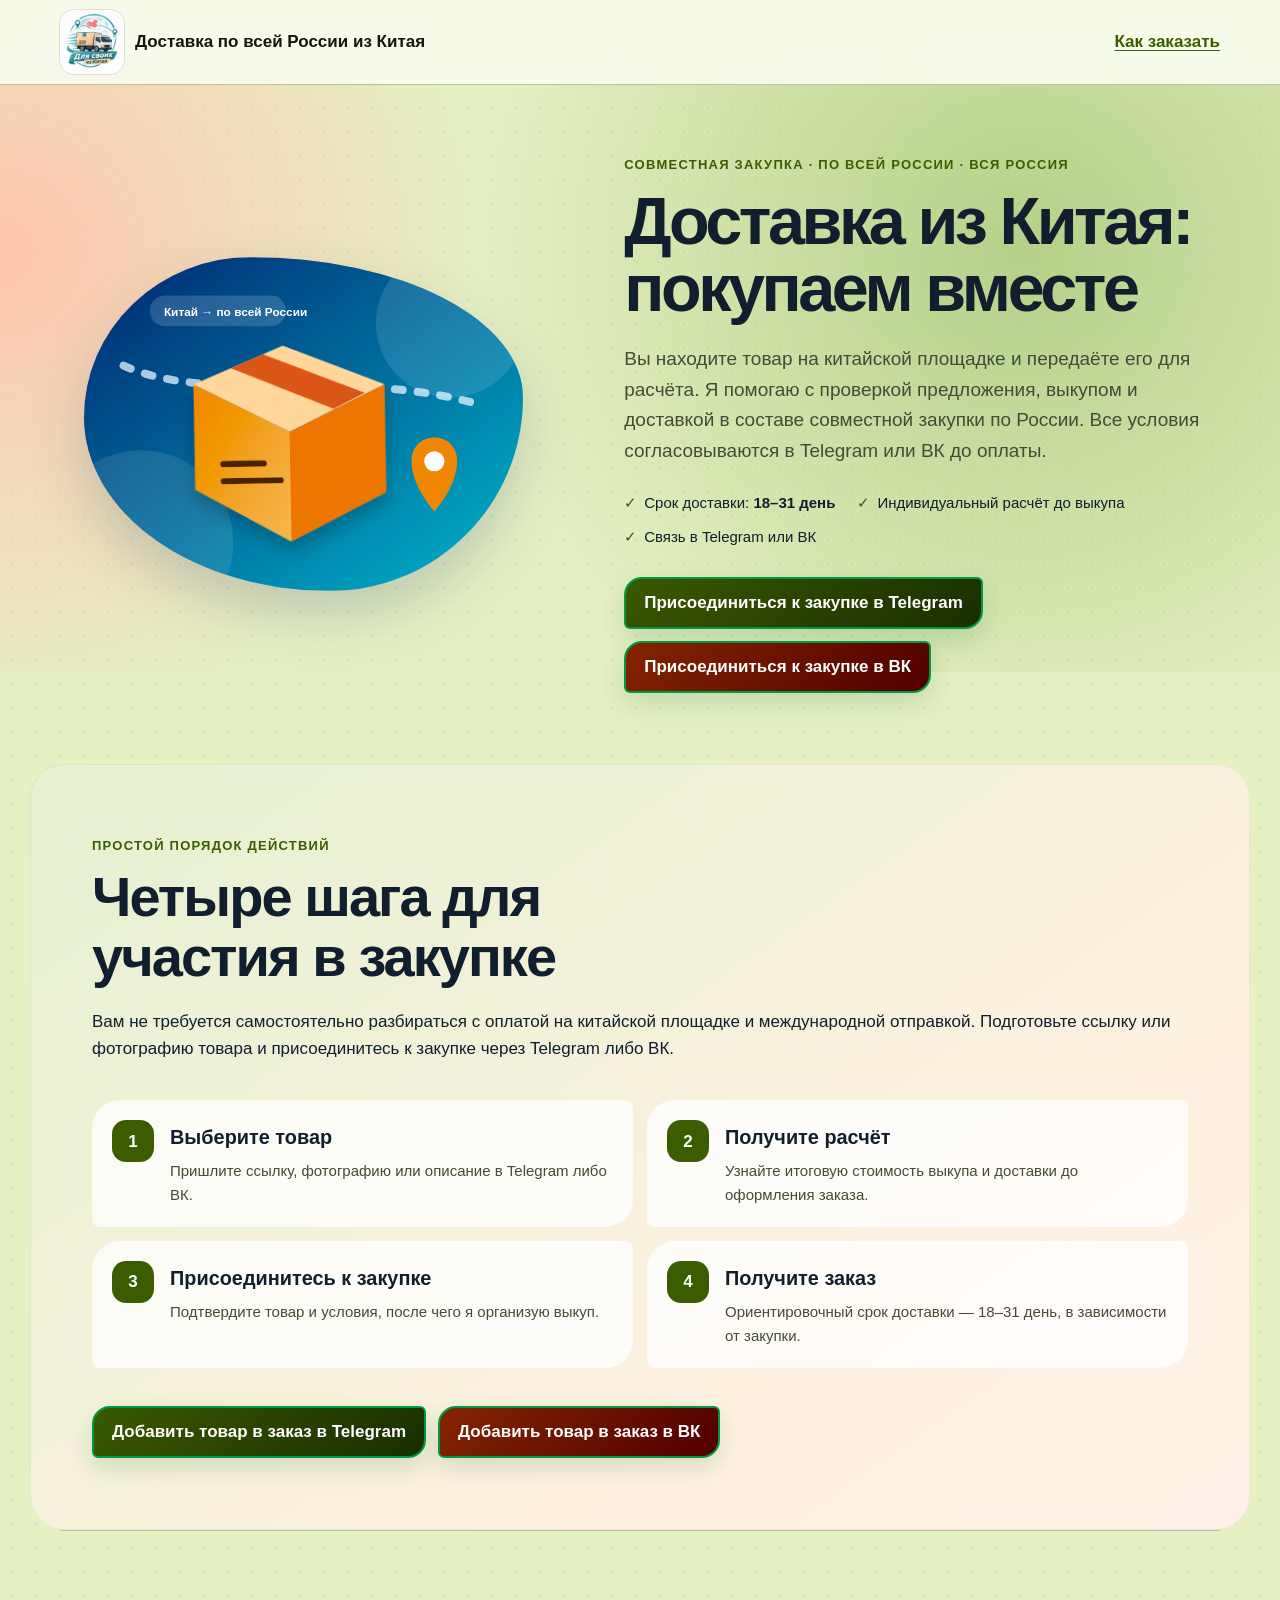
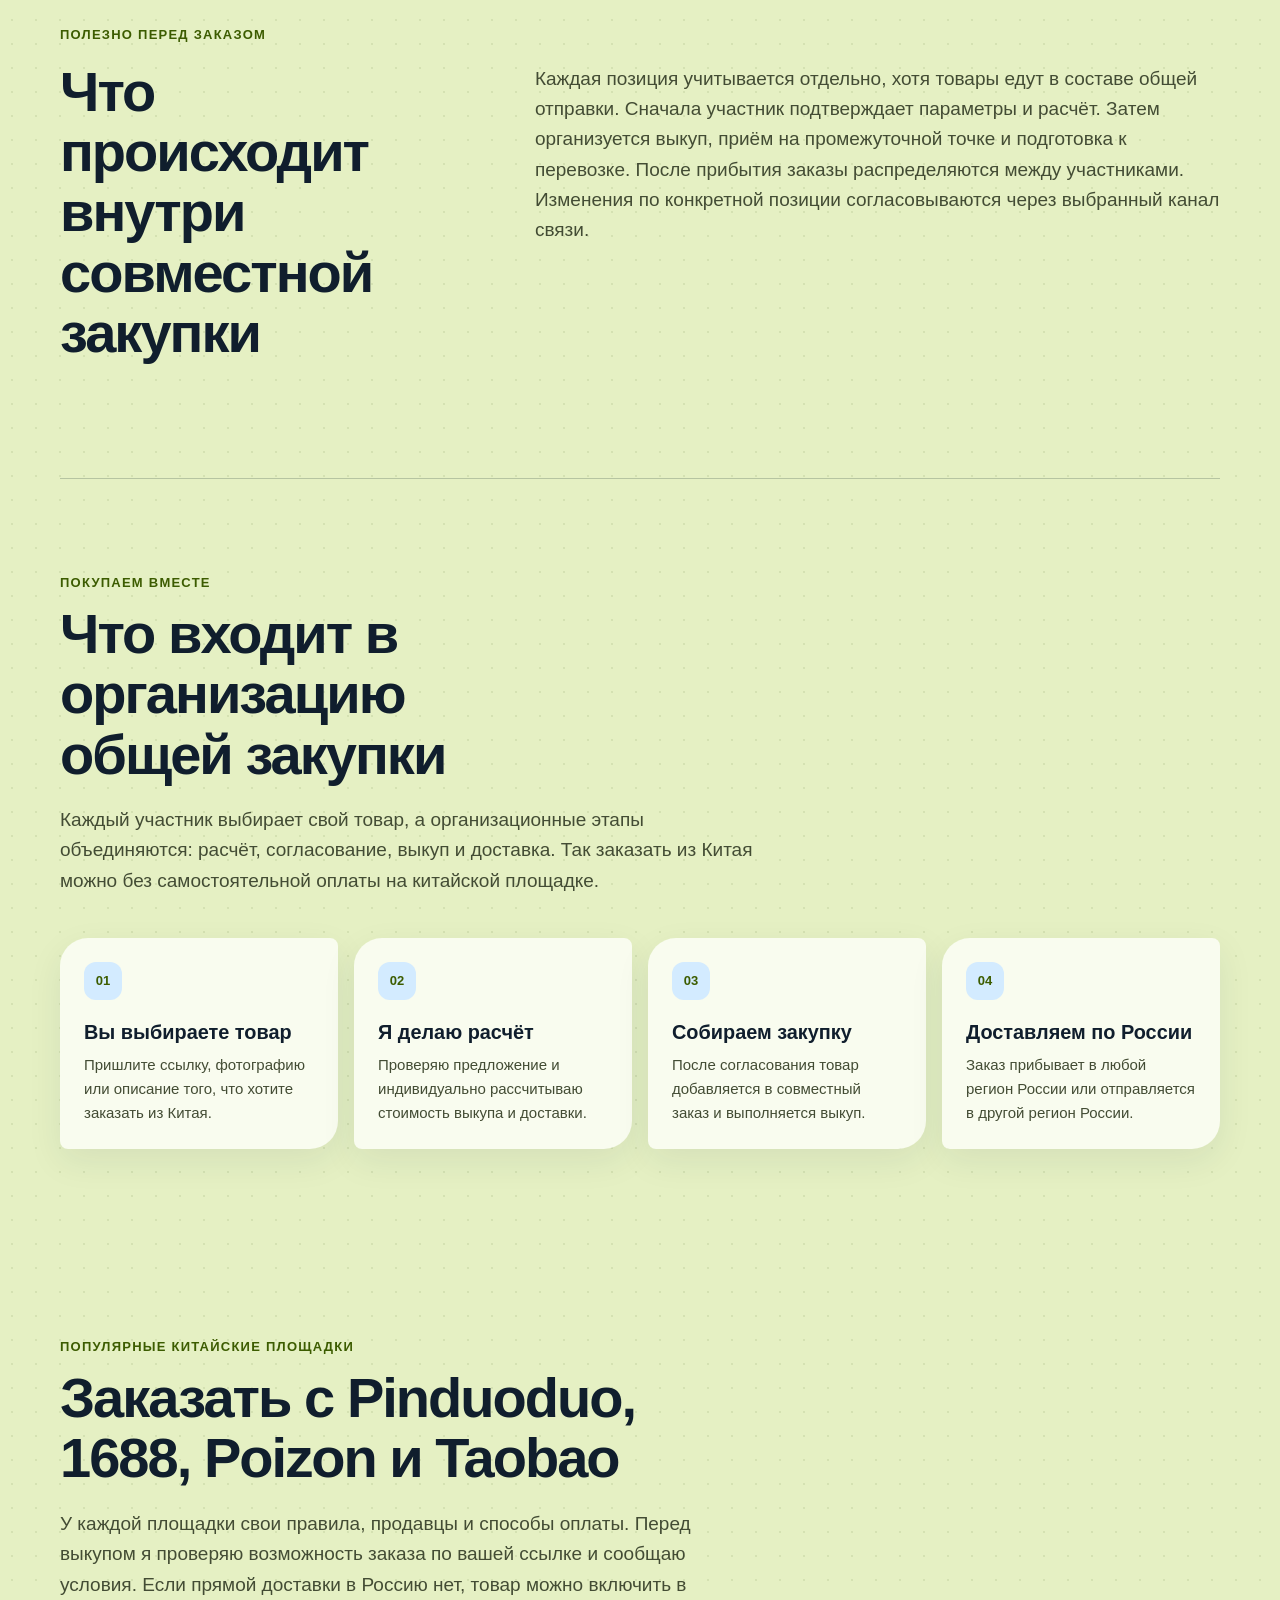
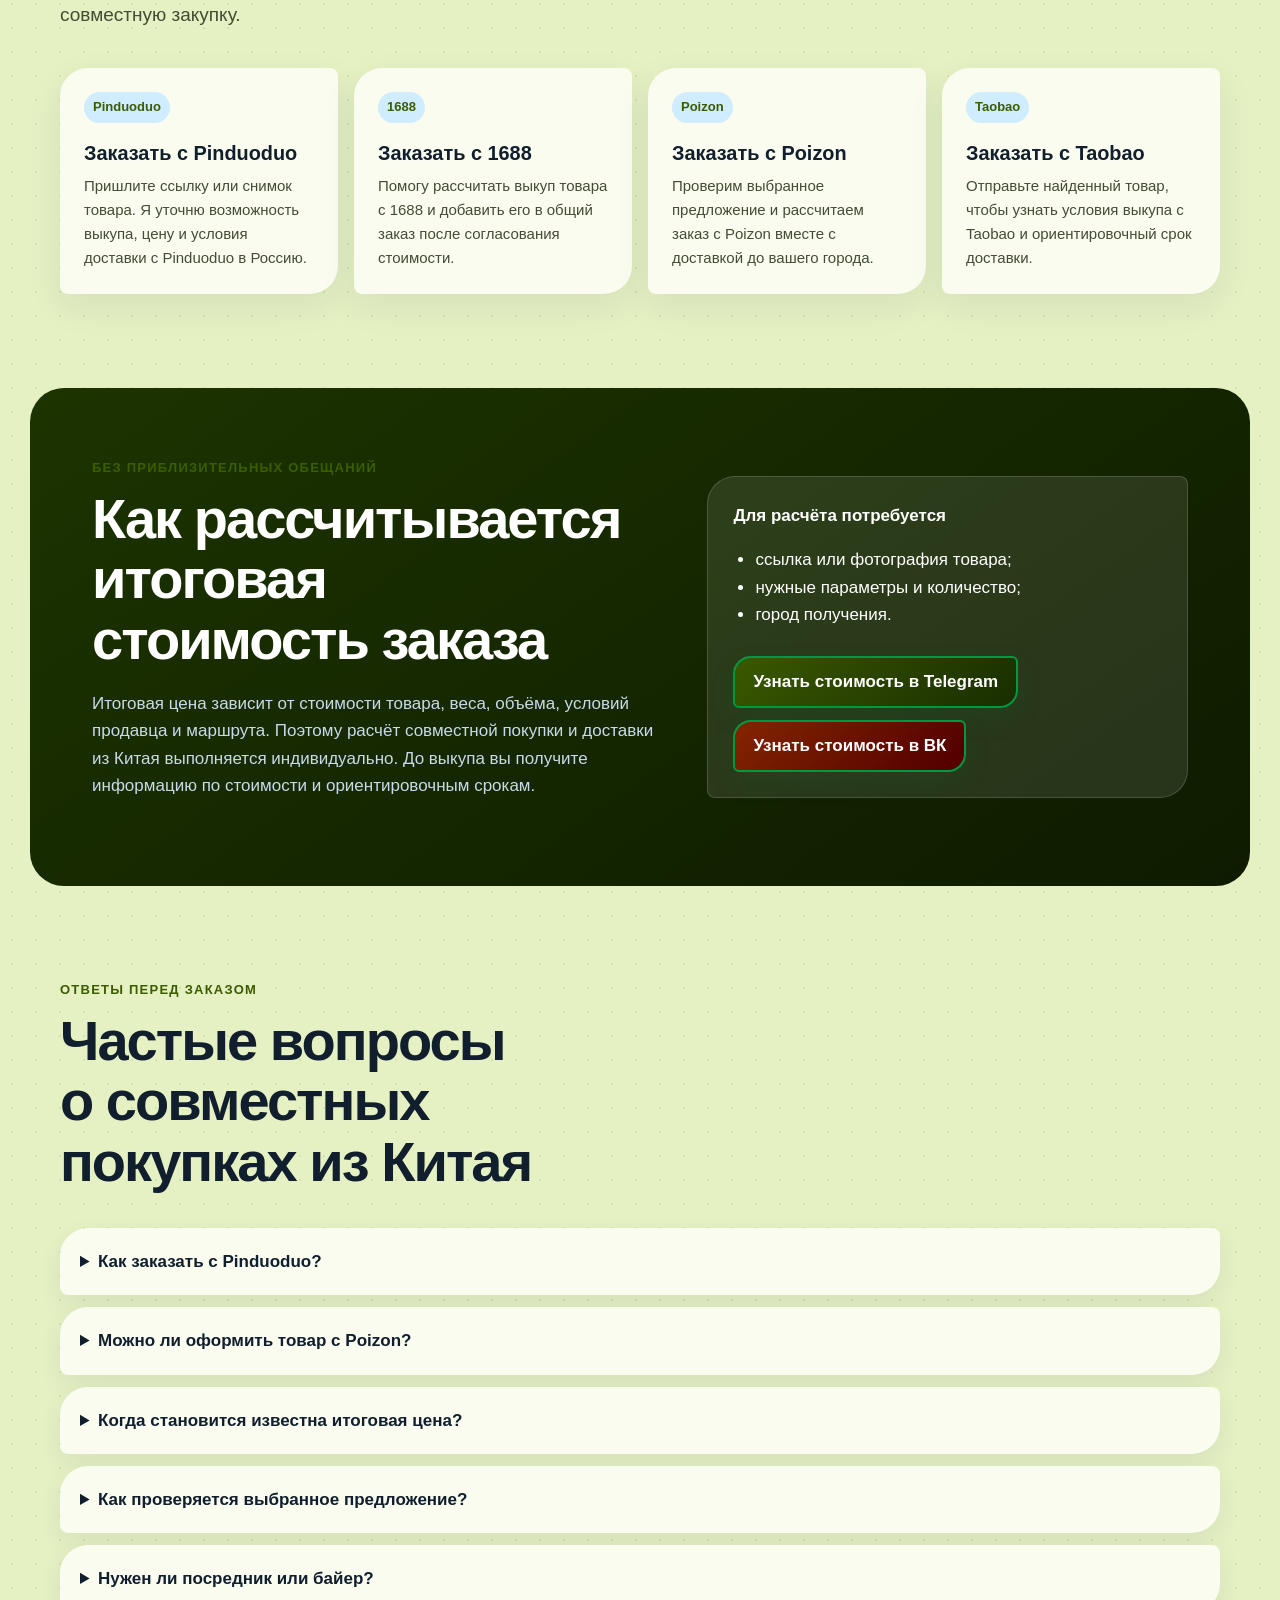
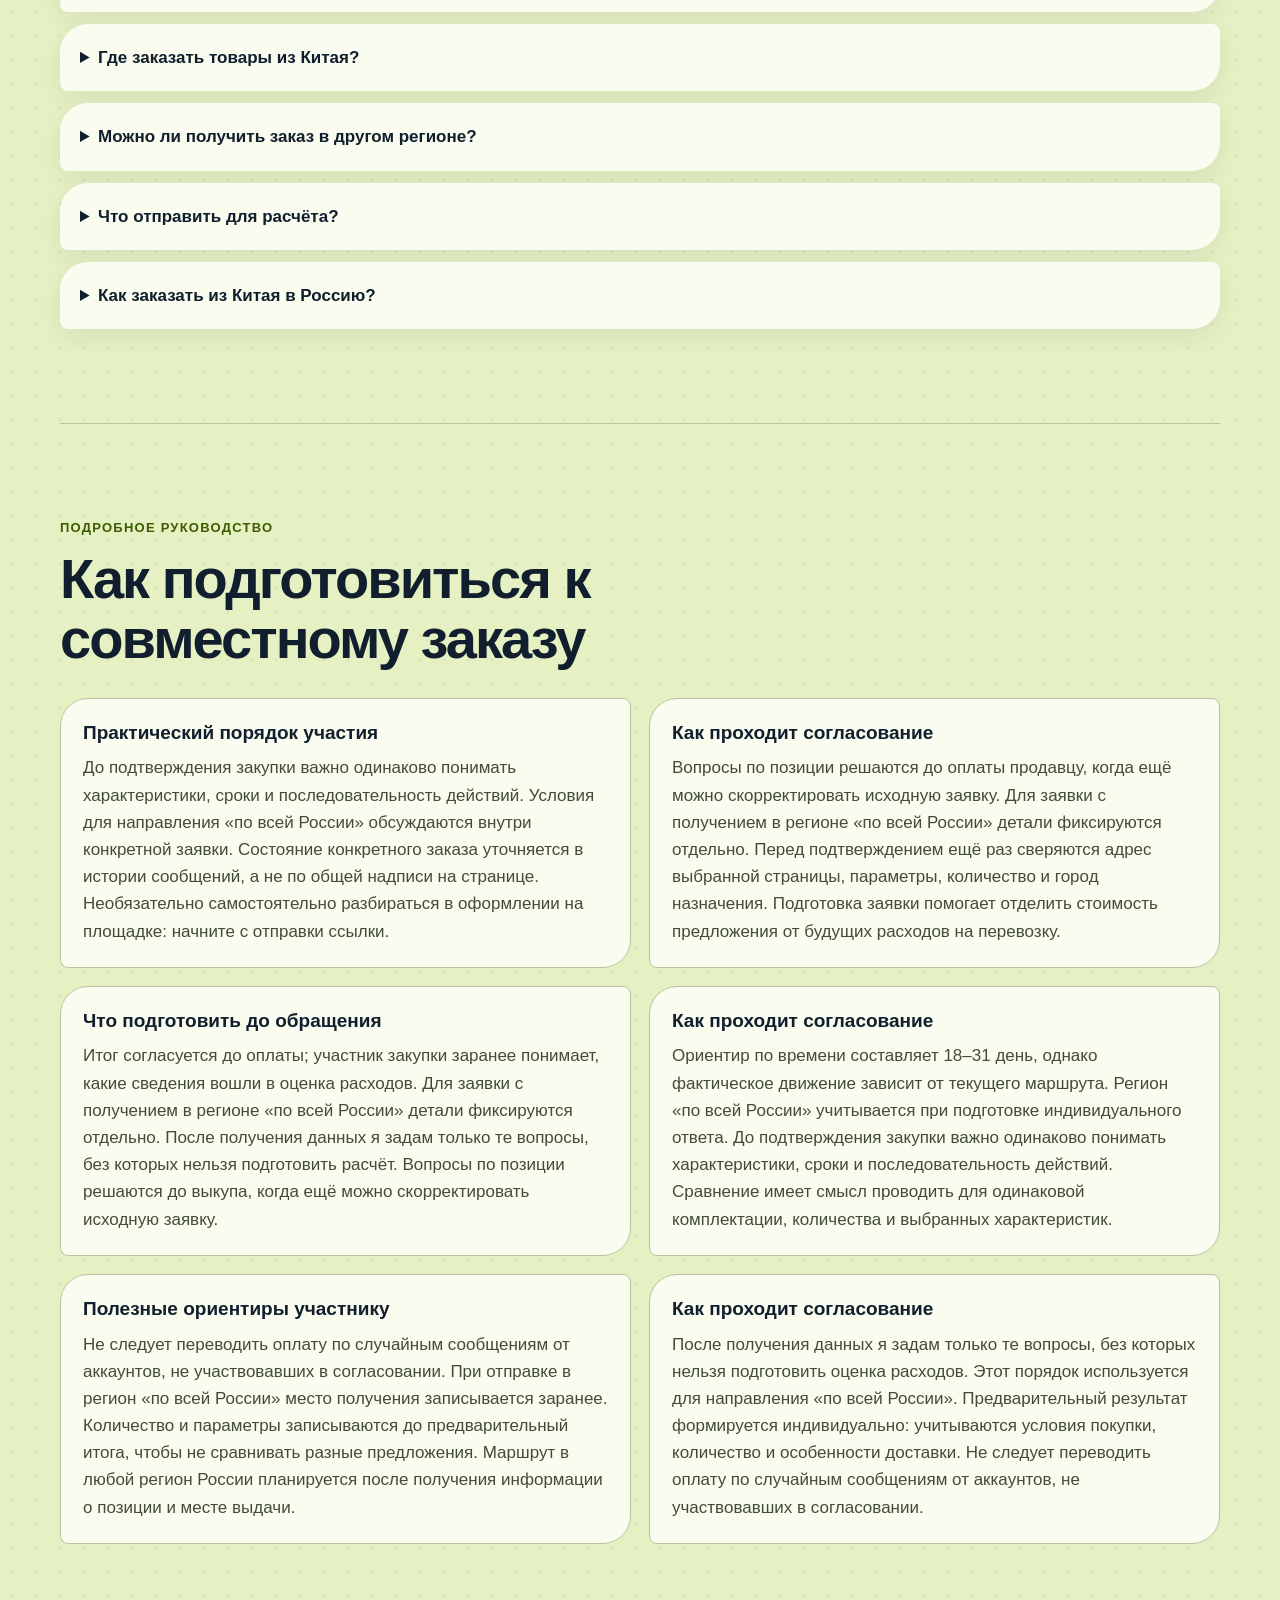
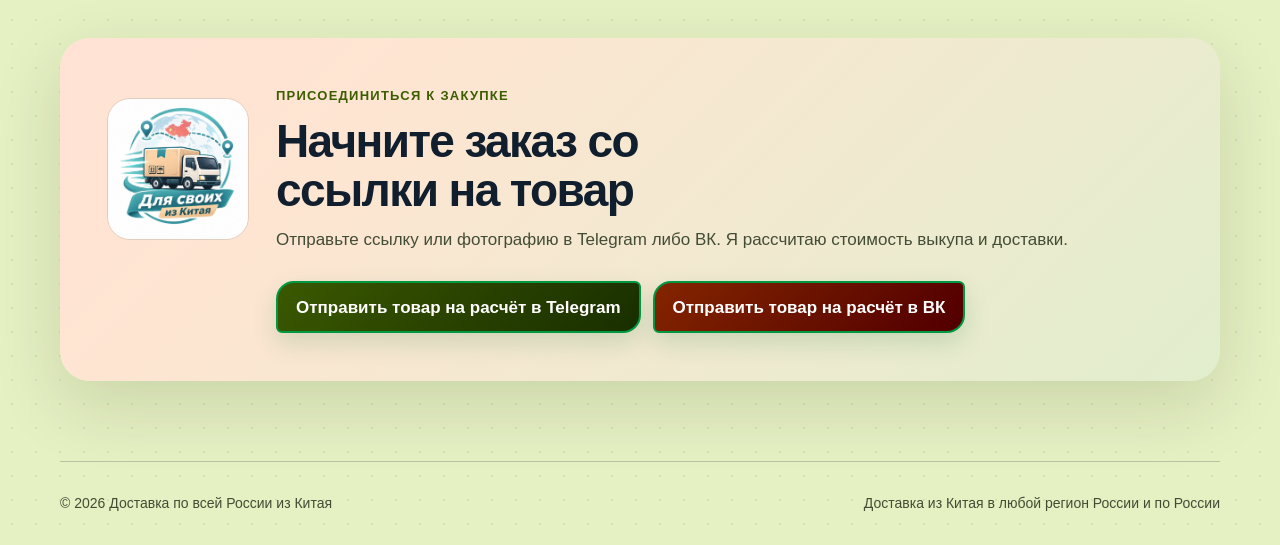
==== index.html @ e727fa4d "Обновление сайта через SiteMaster" ====
<!doctype html>
<html lang="ru">
<head>
  <meta charset="utf-8">
  <meta name="viewport" content="width=device-width, initial-scale=1">
  <title>Доставка из Китая — совместные заказы, выкуп и доставка по России</title>
  <meta name="description" content="Совместная доставка из Китая в любой регион России и по России: индивидуальный расчёт, согласование, выкуп и отправка заказа. Ориентировочный срок — 18–31 день.">
  <link rel="canonical" href="https://dostavka-iz-kitaya-rostov.vercel.app/">
  <link rel="icon" href="/favicon.png" type="image/png" sizes="120x120">
  <meta property="og:type" content="website">
  <meta property="og:title" content="Доставка из Китая для совместных заказов — Доставка по всей России из Китая">
  <meta property="og:description" content="Совместные заказы из Китая: вы выбираете товар — я помогаю с расчётом, выкупом и доставкой в любой регион России и по всей России.">
  <meta property="og:image" content="https://dostavka-iz-kitaya-rostov.vercel.app/assets/logo.jpg">
  <meta property="og:url" content="https://dostavka-iz-kitaya-rostov.vercel.app/">
  <link rel="stylesheet" href="styles.css">
  <script type="application/ld+json">{
    "@context":"https://schema.org","@type":"Service","name":"Доставка из Китая",
    "provider":{"@type":"Organization","name":"Доставка по всей России из Китая"},
    "areaServed":["Россия","по всей России"],
    "serviceType":"Совместные покупки, заказ, выкуп и доставка товаров из Китая","url":"https://dostavka-iz-kitaya-rostov.vercel.app/"
  }</script>
  <!-- Yandex.Metrika counter -->
  <script type="text/javascript">
      (function(m,e,t,r,i,k,a){
          m[i]=m[i]||function(){(m[i].a=m[i].a||[]).push(arguments)};
          m[i].l=1*new Date();
          for (var j = 0; j < document.scripts.length; j++) {if (document.scripts[j].src === r) { return; }}
          k=e.createElement(t),a=e.getElementsByTagName(t)[0],k.async=1,k.src=r,a.parentNode.insertBefore(k,a)
      })(window, document,'script','https://mc.yandex.ru/metrika/tag.js?id=111695978', 'ym');

      ym(111695978, 'init', {
          ssr:true,
          webvisor:true,
          clickmap:true,
          ecommerce:"dataLayer",
          referrer:document.referrer,
          url:location.href,
          accurateTrackBounce:true,
          trackLinks:true
      });
  </script>
  <noscript><div><img src="https://mc.yandex.ru/watch/111695978" style="position:absolute; left:-9999px;" alt="" /></div></noscript>
  <!-- /Yandex.Metrika counter -->
</head>
<body class="profile-2 composition-1 layout-2 visual-palette-10 visual-layout-2 visual-shape-4 visual-pattern-3">
  <a class="skip-link" href="#content">Перейти к содержанию</a>
  <header class="site-header">
    <a class="brand" href="#top" aria-label="Доставка по всей России из Китая — на главную">
      <img src="assets/logo.jpg" width="64" height="64" alt="Логотип Для своих из Китая">
      <span>Доставка по всей России из Китая</span>
    </a>
    <a class="header-link" href="#how">Как заказать</a>
  </header>

  <main id="content">
    <section class="hero" id="top">
      <div class="hero__copy">
        <p class="eyebrow">Совместная закупка · по всей России · вся Россия</p>
        <h1>Доставка из Китая: покупаем вместе</h1>
        <p class="lead">Вы находите товар на китайской площадке и передаёте его для расчёта. Я помогаю с проверкой предложения, выкупом и доставкой в составе совместной закупки по России. Все условия согласовываются в Telegram или ВК до оплаты.</p>
        <ul class="hero__facts" aria-label="Основные условия">
          <li>Срок доставки: <strong>18–31 день</strong></li>
          <li>Индивидуальный расчёт до выкупа</li>
          <li>Связь в Telegram или ВК</li>
        </ul>
        <div class="cta-row"><a class="cta cta--tg" data-goal="telegram_hero" href="https://t.me/dlyasvoihchina" target="_blank" rel="noopener">Присоединиться к закупке в Telegram</a><a class="cta cta--vk" data-goal="vk_hero" href="https://vk.ru/dlyasvoihchina" target="_blank" rel="noopener">Присоединиться к закупке в ВК</a></div>
      </div>
      <div class="hero__visual"><img src="assets/cover.svg" alt="Доставка по всей России из Китая: доставка из Китая в любой регион России"></div>
    </section>

    <section class="section section--tint" id="how" aria-labelledby="how-title">
      <div>
        <p class="eyebrow">Простой порядок действий</p>
        <h2 id="how-title">Четыре шага для участия в закупке</h2>
        <p>Вам не требуется самостоятельно разбираться с оплатой на китайской площадке и международной отправкой. Подготовьте ссылку или фотографию товара и присоединитесь к закупке через Telegram либо ВК.</p>
      </div>
      <ol class="steps">
        <li><span>1</span><div><h3>Выберите товар</h3><p>Пришлите ссылку, фотографию или описание в Telegram либо ВК.</p></div></li>
        <li><span>2</span><div><h3>Получите расчёт</h3><p>Узнайте итоговую стоимость выкупа и доставки до оформления заказа.</p></div></li>
        <li><span>3</span><div><h3>Присоединитесь к закупке</h3><p>Подтвердите товар и условия, после чего я организую выкуп.</p></div></li>
        <li><span>4</span><div><h3>Получите заказ</h3><p>Ориентировочный срок доставки — 18–31 день, в зависимости от закупки.</p></div></li>
      </ol>
      <div class="cta-row"><a class="cta cta--tg" data-goal="telegram_how" href="https://t.me/dlyasvoihchina" target="_blank" rel="noopener">Добавить товар в заказ в Telegram</a><a class="cta cta--vk" data-goal="vk_how" href="https://vk.ru/dlyasvoihchina" target="_blank" rel="noopener">Добавить товар в заказ в ВК</a></div>
    </section>

    <section class="section section--focus" aria-labelledby="focus-title">
      <p class="eyebrow">Полезно перед заказом</p>
      <h2 id="focus-title">Что происходит внутри совместной закупки</h2>
      <p class="focus-text">Каждая позиция учитывается отдельно, хотя товары едут в составе общей отправки. Сначала участник подтверждает параметры и расчёт. Затем организуется выкуп, приём на промежуточной точке и подготовка к перевозке. После прибытия заказы распределяются между участниками. Изменения по конкретной позиции согласовываются через выбранный канал связи.</p>
    </section>

    <section class="section" aria-labelledby="service-title">
      <p class="eyebrow">Покупаем вместе</p>
      <h2 id="service-title">Что входит в организацию общей закупки</h2>
      <p class="section__intro">Каждый участник выбирает свой товар, а организационные этапы объединяются: расчёт, согласование, выкуп и доставка. Так заказать из Китая можно без самостоятельной оплаты на китайской площадке.</p>
      <div class="feature-grid">
        <article><span>01</span><h3>Вы выбираете товар</h3><p>Пришлите ссылку, фотографию или описание того, что хотите заказать из Китая.</p></article>
        <article><span>02</span><h3>Я делаю расчёт</h3><p>Проверяю предложение и индивидуально рассчитываю стоимость выкупа и доставки.</p></article>
        <article><span>03</span><h3>Собираем закупку</h3><p>После согласования товар добавляется в совместный заказ и выполняется выкуп.</p></article>
        <article><span>04</span><h3>Доставляем по России</h3><p>Заказ прибывает в любой регион России или отправляется в другой регион России.</p></article>
      </div>
    </section>

    <section class="section" aria-labelledby="platforms-title">
      <p class="eyebrow">Популярные китайские площадки</p>
      <h2 id="platforms-title">Заказать с Pinduoduo, 1688, Poizon и Taobao</h2>
      <p class="section__intro">У каждой площадки свои правила, продавцы и способы оплаты. Перед выкупом я проверяю возможность заказа по вашей ссылке и сообщаю условия. Если прямой доставки в Россию нет, товар можно включить в совместную закупку.</p>
      <div class="platform-grid">
        <article><span>Pinduoduo</span><h3>Заказать с Pinduoduo</h3><p>Пришлите ссылку или снимок товара. Я уточню возможность выкупа, цену и условия доставки с Pinduoduo в Россию.</p></article>
        <article><span>1688</span><h3>Заказать с 1688</h3><p>Помогу рассчитать выкуп товара с 1688 и добавить его в общий заказ после согласования стоимости.</p></article>
        <article><span>Poizon</span><h3>Заказать с Poizon</h3><p>Проверим выбранное предложение и рассчитаем заказ с Poizon вместе с доставкой до вашего города.</p></article>
        <article><span>Taobao</span><h3>Заказать с Taobao</h3><p>Отправьте найденный товар, чтобы узнать условия выкупа с Taobao и ориентировочный срок доставки.</p></article>
      </div>
    </section>

    <section class="section section--dark" aria-labelledby="cost-title">
      <div>
        <p class="eyebrow">Без приблизительных обещаний</p>
        <h2 id="cost-title">Как рассчитывается итоговая стоимость заказа</h2>
        <p>Итоговая цена зависит от стоимости товара, веса, объёма, условий продавца и маршрута. Поэтому расчёт совместной покупки и доставки из Китая выполняется индивидуально. До выкупа вы получите информацию по стоимости и ориентировочным срокам.</p>
      </div>
      <div class="cost-card">
        <span>Для расчёта потребуется</span>
        <ul><li>ссылка или фотография товара;</li><li>нужные параметры и количество;</li><li>город получения.</li></ul>
        <div class="cta-row"><a class="cta cta--tg" data-goal="telegram_cost" href="https://t.me/dlyasvoihchina" target="_blank" rel="noopener">Узнать стоимость в Telegram</a><a class="cta cta--vk" data-goal="vk_cost" href="https://vk.ru/dlyasvoihchina" target="_blank" rel="noopener">Узнать стоимость в ВК</a></div>
      </div>
    </section>

    <section class="section" aria-labelledby="faq-title">
      <p class="eyebrow">Ответы перед заказом</p>
      <h2 id="faq-title">Частые вопросы о совместных покупках из Китая</h2>
      <div class="faq">
        <details><summary>Как заказать с Pinduoduo?</summary><p>Передайте карточку товара или снимок экрана. До оформления я уточню доступность, параметры, стоимость и возможный маршрут доставки.</p></details><details><summary>Можно ли оформить товар с Poizon?</summary><p>Возможность выкупа проверяется по выбранной позиции. После проверки вы получите индивидуальный расчёт вместе с доставкой.</p></details><details><summary>Когда становится известна итоговая цена?</summary><p>Предварительная итоговая стоимость сообщается после получения ссылки, нужных параметров, количества и города доставки.</p></details><details><summary>Как проверяется выбранное предложение?</summary><p>Я сверяю доступные характеристики, количество и условия продавца. Дополнительные фотографии или проверка обсуждаются для конкретного заказа.</p></details><details><summary>Нужен ли посредник или байер?</summary><p>Помощь организатора полезна для оплаты на китайской площадке, согласования позиции и организации перевозки до России.</p></details><details><summary>Где заказать товары из Китая?</summary><p>Искать товары можно на Pinduoduo, 1688, Poizon, Taobao и других доступных площадках. Возможность выкупа уточняется по конкретной ссылке.</p></details><details><summary>Можно ли получить заказ в другом регионе?</summary><p>Да. Получение доступно в любой регион России и других городах России. Назовите населённый пункт при запросе расчёта.</p></details><details><summary>Что отправить для расчёта?</summary><p>Достаточно ссылки или фотографии, нужных характеристик, количества и города получения. Уточняющие вопросы задаются в Telegram или ВК.</p></details><details><summary>Как заказать из Китая в Россию?</summary><p>Отправьте ссылку или фотографию в Telegram либо ВК. После проверки предложения вы получите расчёт и сможете подтвердить добавление товара в заказ.</p></details>
      </div>
    </section>

    <section class="section section--guide" aria-labelledby="guide-1">
      <p class="eyebrow">Подробное руководство</p>
      <h2 id="guide-1">Как подготовиться к совместному заказу</h2>
      <div class="guide-grid"><article><h3>Практический порядок участия</h3><p>До подтверждения закупки важно одинаково понимать характеристики, сроки и последовательность действий. Условия для направления «по всей России» обсуждаются внутри конкретной заявки. Состояние конкретного заказа уточняется в истории сообщений, а не по общей надписи на странице. Необязательно самостоятельно разбираться в оформлении на площадке: начните с отправки ссылки.</p></article><article><h3>Как проходит согласование</h3><p>Вопросы по позиции решаются до оплаты продавцу, когда ещё можно скорректировать исходную заявку. Для заявки с получением в регионе «по всей России» детали фиксируются отдельно. Перед подтверждением ещё раз сверяются адрес выбранной страницы, параметры, количество и город назначения. Подготовка заявки помогает отделить стоимость предложения от будущих расходов на перевозку.</p></article><article><h3>Что подготовить до обращения</h3><p>Итог согласуется до оплаты; участник закупки заранее понимает, какие сведения вошли в оценка расходов. Для заявки с получением в регионе «по всей России» детали фиксируются отдельно. После получения данных я задам только те вопросы, без которых нельзя подготовить расчёт. Вопросы по позиции решаются до выкупа, когда ещё можно скорректировать исходную заявку.</p></article><article><h3>Как проходит согласование</h3><p>Ориентир по времени составляет 18–31 день, однако фактическое движение зависит от текущего маршрута. Регион «по всей России» учитывается при подготовке индивидуального ответа. До подтверждения закупки важно одинаково понимать характеристики, сроки и последовательность действий. Сравнение имеет смысл проводить для одинаковой комплектации, количества и выбранных характеристик.</p></article><article><h3>Полезные ориентиры участнику</h3><p>Не следует переводить оплату по случайным сообщениям от аккаунтов, не участвовавших в согласовании. При отправке в регион «по всей России» место получения записывается заранее. Количество и параметры записываются до предварительный итога, чтобы не сравнивать разные предложения. Маршрут в любой регион России планируется после получения информации о позиции и месте выдачи.</p></article><article><h3>Как проходит согласование</h3><p>После получения данных я задам только те вопросы, без которых нельзя подготовить оценка расходов. Этот порядок используется для направления «по всей России». Предварительный результат формируется индивидуально: учитываются условия покупки, количество и особенности доставки. Не следует переводить оплату по случайным сообщениям от аккаунтов, не участвовавших в согласовании.</p></article></div>
    </section>

    <section class="final" id="contact" aria-labelledby="final-title">
      <img src="assets/logo.jpg" width="140" height="140" alt="Логотип Для своих из Китая">
      <div><p class="eyebrow">Присоединиться к закупке</p><h2 id="final-title">Начните заказ со ссылки на товар</h2><p>Отправьте ссылку или фотографию в Telegram либо ВК. Я рассчитаю стоимость выкупа и доставки.</p></div>
      <div class="cta-row"><a class="cta cta--tg" data-goal="telegram_final" href="https://t.me/dlyasvoihchina" target="_blank" rel="noopener">Отправить товар на расчёт в Telegram</a><a class="cta cta--vk" data-goal="vk_final" href="https://vk.ru/dlyasvoihchina" target="_blank" rel="noopener">Отправить товар на расчёт в ВК</a></div>
    </section>
  </main>

  <footer><span>© 2026 Доставка по всей России из Китая</span><span>Доставка из Китая в любой регион России и по России</span></footer>
  <script src="script.js"></script>
</body>
</html>
---- styles.css ----
:root{--blue:oklch(.48 .24 257);--blue2:oklch(.35 .19 260);--orange:oklch(.7 .2 45);--orange2:oklch(.61 .2 35);--ink:oklch(.23 .035 252);--muted:oklch(.5 .035 252);--bg:oklch(.98 .012 242);--surface:oklch(1 0 0);--line:oklch(.89 .025 245);--shadow:0 24px 70px oklch(.25 .06 250 / .13);font-family:Inter,"Segoe UI",Arial,sans-serif;font-synthesis:none;color:var(--ink)}*{box-sizing:border-box}html{scroll-behavior:smooth}body{margin:0;background:var(--bg);font-size:17px;line-height:1.6;-webkit-font-smoothing:antialiased}a{text-underline-offset:3px}.skip-link{position:fixed;z-index:30;inset:8px auto auto 8px;transform:translateY(-150%);padding:10px 14px;border-radius:10px;background:var(--ink);color:#fff}.skip-link:focus{transform:none}.site-header{position:sticky;top:0;z-index:20;display:flex;align-items:center;justify-content:space-between;gap:20px;min-height:72px;padding:10px max(18px,calc((100% - 1160px)/2));background:oklch(1 0 0 / .88);backdrop-filter:blur(18px);box-shadow:0 1px 0 var(--line)}.brand{display:flex;align-items:center;gap:11px;color:var(--ink);text-decoration:none;font-weight:760}.brand img{border-radius:50%;outline:1px solid oklch(0 0 0 / .1)}.header-link{color:var(--blue2);font-weight:700}.hero,.section,.final,footer{width:min(1160px,calc(100% - 36px));margin-inline:auto}.hero{min-height:680px;display:grid;grid-template-columns:1.08fr .92fr;align-items:center;gap:clamp(30px,6vw,78px);padding-block:70px}.hero:before{content:"";position:absolute;z-index:-1;inset:72px 0 auto 0;height:600px;background:radial-gradient(circle at 80% 30%,oklch(.85 .11 240),transparent 34rem),radial-gradient(circle at 0% 30%,oklch(.93 .08 55),transparent 30rem)}.eyebrow{margin:0;color:var(--blue);font-size:13px;font-weight:800;letter-spacing:.095em;text-transform:uppercase}.hero h1{font-size:clamp(43px,6vw,76px);line-height:1.01;letter-spacing:-.052em;text-wrap:balance;margin:12px 0 22px}.lead,.section__intro{max-width:66ch;color:var(--muted);font-size:19px;text-wrap:pretty}.hero__facts{display:flex;flex-wrap:wrap;gap:10px 22px;padding:0;margin:25px 0;list-style:none;font-size:15px}.hero__facts li:before{content:"✓";color:var(--blue);font-weight:900;margin-right:7px}.hero__visual img{display:block;width:100%;height:auto;border-radius:50%;outline:1px solid oklch(0 0 0 / .1);filter:drop-shadow(0 28px 30px oklch(.25 .12 250 / .22))}.cta-row{display:flex;flex-wrap:wrap;gap:12px;margin-top:28px}.cta{display:inline-flex;align-items:center;justify-content:center;min-height:52px;padding:12px 18px;border-radius:14px;color:white;text-decoration:none;font-weight:760;box-shadow:0 12px 25px oklch(.3 .1 250 / .18);transition-property:scale,box-shadow;transition-duration:150ms}.cta:hover{box-shadow:0 16px 32px oklch(.3 .1 250 / .26)}.cta:active{scale:.96}.cta:focus-visible,summary:focus-visible,a:focus-visible{outline:3px solid oklch(.78 .16 75);outline-offset:3px}.cta--tg{background:linear-gradient(135deg,oklch(.67 .16 230),oklch(.5 .18 242))}.cta--vk{background:linear-gradient(135deg,oklch(.57 .2 257),oklch(.42 .2 262))}.cta--disabled{background:var(--muted)}.section{padding-block:94px}.section h2,.final h2{max-width:22ch;font-size:clamp(34px,4.4vw,56px);line-height:1.08;letter-spacing:-.035em;text-wrap:balance;margin:10px 0 20px}.feature-grid{display:grid;grid-template-columns:repeat(4,1fr);gap:16px;margin-top:42px}.feature-grid article{padding:24px;background:var(--surface);border-radius:20px;box-shadow:0 12px 35px oklch(.3 .04 250 / .08)}.feature-grid span{display:grid;place-items:center;width:38px;height:38px;border-radius:12px;background:oklch(.93 .04 245);color:var(--blue);font-size:13px;font-weight:850}.feature-grid h3{margin:20px 0 8px;line-height:1.25}.feature-grid p{margin:0;color:var(--muted);font-size:15px}.section--tint{width:min(1220px,calc(100% - 24px));padding:72px clamp(18px,5vw,62px);border-radius:34px;background:linear-gradient(145deg,oklch(.96 .04 242),oklch(.98 .025 55));box-shadow:inset 0 0 0 1px oklch(0 0 0 / .05)}.steps{display:grid;grid-template-columns:1fr 1fr;gap:14px;padding:0;margin:38px 0;list-style:none}.steps li{display:flex;gap:16px;padding:20px;background:oklch(1 0 0 / .78);border-radius:18px}.steps>li>span{display:grid;place-items:center;flex:0 0 auto;width:42px;height:42px;border-radius:14px;background:var(--blue);color:white;font-weight:850}.steps h3{margin:2px 0 5px}.steps p{margin:0;color:var(--muted);font-size:15px}.split{display:grid;grid-template-columns:1.25fr .75fr;gap:clamp(30px,6vw,90px);align-items:center}.split p{max-width:65ch;color:var(--muted)}.note{padding:28px;background:var(--surface);border-radius:22px;box-shadow:var(--shadow);border-top:5px solid var(--orange)}.note strong{font-size:21px}.section--dark{width:min(1220px,calc(100% - 24px));display:grid;grid-template-columns:1fr .85fr;gap:50px;align-items:center;padding:70px clamp(18px,5vw,62px);border-radius:34px;background:linear-gradient(145deg,var(--blue2),oklch(.23 .11 257));color:white}.section--dark .eyebrow{color:oklch(.81 .12 225)}.section--dark p{color:oklch(.88 .03 245)}.cost-card{padding:26px;border-radius:22px;background:oklch(1 0 0 / .1);box-shadow:inset 0 0 0 1px oklch(1 0 0 / .15)}.cost-card>span{font-weight:800}.cost-card ul{padding-left:22px}.faq{display:grid;gap:12px;margin-top:36px}.faq details{background:var(--surface);border-radius:16px;padding:0 20px;box-shadow:0 8px 24px oklch(.3 .04 250 / .07)}.faq summary{cursor:pointer;padding:20px 34px 20px 0;font-weight:760}.faq p{margin:0 0 20px;color:var(--muted);max-width:72ch}.final{display:grid;grid-template-columns:auto 1fr;gap:28px;align-items:center;margin-bottom:80px;padding:48px;border-radius:30px;background:linear-gradient(135deg,oklch(.94 .055 55),oklch(.93 .055 235));box-shadow:var(--shadow)}.final>img{border-radius:50%;outline:1px solid oklch(0 0 0 / .1)}.final h2{font-size:clamp(30px,4vw,46px);margin-bottom:10px}.final p:not(.eyebrow){margin:0;color:var(--muted)}.final .cta-row{grid-column:2;margin-top:0}footer{display:flex;justify-content:space-between;gap:20px;padding-block:30px;color:var(--muted);font-size:14px;border-top:1px solid var(--line)}@media(max-width:900px){.hero{grid-template-columns:1fr;min-height:auto}.hero__visual{max-width:560px;margin-inline:auto}.feature-grid{grid-template-columns:1fr 1fr}.split,.section--dark{grid-template-columns:1fr}.final{grid-template-columns:1fr;text-align:center}.final>img{margin:auto}.final .cta-row{grid-column:auto;justify-content:center}}@media(max-width:620px){body{font-size:16px;padding-bottom:76px}.site-header{padding-inline:12px}.brand span{max-width:190px;font-size:14px}.header-link{display:none}.hero,.section{padding-block:58px}.hero h1{font-size:43px}.feature-grid,.steps{grid-template-columns:1fr}.section--tint,.section--dark{border-radius:24px}.cta-row{display:grid}.cta{width:100%}.final{padding:32px 20px}.final .cta-row{position:fixed;z-index:18;inset:auto 0 0 0;display:grid;grid-template-columns:1fr 1fr;gap:8px;padding:8px max(8px,env(safe-area-inset-left)) max(8px,env(safe-area-inset-bottom));background:oklch(1 0 0 / .9);backdrop-filter:blur(16px);box-shadow:0 -8px 30px oklch(.2 .05 250 / .12)}.final .cta{min-height:52px;padding:8px;font-size:14px}footer{display:grid}}@media(prefers-reduced-motion:reduce){html{scroll-behavior:auto}.cta{transition-duration:0s}}

/* Green outlined conversion buttons */
.brand img{flex:0 0 auto;object-fit:contain;border-radius:14px;outline:1px solid oklch(0 0 0 / .1);background:white}
.final>img{object-fit:contain;border-radius:22px;outline:1px solid oklch(0 0 0 / .1);background:white}
body.profile-2 { --blue: oklch(.5 .2 245); --blue2: oklch(.36 .16 248); }
body.profile-3 { --blue: oklch(.48 .18 225); --blue2: oklch(.34 .15 230); }
body.profile-4 { --blue: oklch(.5 .19 270); --blue2: oklch(.35 .17 273); }
body.profile-5 { --blue: oklch(.52 .18 205); --blue2: oklch(.35 .14 210); --orange: oklch(.72 .17 60); }
body.profile-6 { --blue: oklch(.48 .19 285); --blue2: oklch(.34 .16 288); --orange: oklch(.7 .18 35); }
body.profile-7 { --blue: oklch(.5 .17 175); --blue2: oklch(.33 .13 180); --orange: oklch(.72 .18 50); }
body.profile-8 { --blue: oklch(.5 .2 255); --blue2: oklch(.31 .17 258); --orange: oklch(.68 .2 28); }
body.composition-2 { --bg: oklch(.97 .018 75); }
body.composition-2 .site-header { position: relative; width: min(1160px, calc(100% - 36px)); margin: 18px auto 0; border-radius: 18px; }
body.composition-2 .section { padding-block: 76px; }
body.composition-2 .feature-grid article, body.composition-2 .platform-grid article { border-radius: 28px 8px 28px 8px; }
body.composition-2 .section--focus { width: min(1040px, calc(100% - 36px)); border-block: 0; padding: 56px; border-radius: 30px; background: var(--surface); box-shadow: var(--shadow); }
body.composition-2 .faq { grid-template-columns: 1fr 1fr; align-items: start; }
body.composition-3 { --bg: oklch(.965 .018 245); }
body.composition-3 .site-header { background: var(--blue2); color: white; box-shadow: none; }
body.composition-3 .brand, body.composition-3 .header-link { color: white; }
body.composition-3 .hero { min-height: 760px; }
body.composition-3 .feature-grid { gap: 28px; }
body.composition-3 .feature-grid article, body.composition-3 .platform-grid article { border-radius: 6px; border-inline-start: 5px solid var(--blue); box-shadow: none; }
body.composition-3 .section--focus { width: min(1220px, calc(100% - 24px)); padding: 70px clamp(18px, 5vw, 62px); border: 0; border-radius: 8px; background: linear-gradient(135deg, var(--blue2), var(--blue)); color: white; }
body.composition-3 .section--focus .eyebrow, body.composition-3 .section--focus .focus-text { color: white; }
body.composition-3 .final { border-radius: 8px; }
body.profile-2 .hero, body.profile-4 .hero, body.profile-6 .hero, body.profile-8 .hero { grid-template-columns: .86fr 1.14fr; }
body.profile-2 .hero__visual, body.profile-6 .hero__visual { grid-column: 1; grid-row: 1; }
body.profile-2 .hero__copy, body.profile-6 .hero__copy { grid-column: 2; grid-row: 1; }
body.profile-3 .hero, body.profile-7 .hero { grid-template-columns: 1fr; text-align: center; padding-top: 92px; }
body.profile-3 .hero__copy, body.profile-7 .hero__copy { max-width: 900px; margin-inline: auto; }
body.profile-3 .hero__facts, body.profile-3 .cta-row, body.profile-7 .hero__facts, body.profile-7 .cta-row { justify-content: center; }
body.profile-3 .hero__visual img, body.profile-7 .hero__visual img { width: min(72vw, 480px); }
body.profile-4 .feature-grid, body.profile-8 .feature-grid { grid-template-columns: 1fr 1fr; }
body.profile-5 .feature-grid article, body.profile-6 .feature-grid article { border-radius: 8px 26px 8px 26px; }
body.profile-7 .section--tint, body.profile-8 .section--tint { background: linear-gradient(150deg, oklch(.95 .05 165), oklch(.98 .025 70)); }
body.profile-4 .section h2, body.profile-8 .section h2 { max-width: 28ch; }
body.profile-5 .platform-grid, body.profile-7 .platform-grid { grid-template-columns: 1fr 1fr; }
body.profile-6 .section--comparison { background: linear-gradient(145deg, oklch(.95 .04 285), oklch(.98 .03 35)); }
.cta {
  padding: 10px 18px;
  border: 2px solid oklch(.59 .17 150);
  box-shadow: 0 10px 24px oklch(.46 .12 150 / .16);
  transition-property: scale, box-shadow, background-color, border-color;
}
.cta:hover {
  border-color: oklch(.5 .17 150);
  box-shadow: 0 15px 30px oklch(.46 .12 150 / .24);
}
.cta--tg {
  background: linear-gradient(135deg,oklch(.67 .16 230),oklch(.5 .18 242));
  color: white;
}
.cta--vk {
  background: linear-gradient(135deg,oklch(.57 .2 257),oklch(.42 .2 262));
  color: white;
}
.cta--disabled {
  border-color: oklch(.59 .17 150);
  background: var(--muted);
  color: white;
}

/* Keep the full square site logo visible. */
.hero__visual {
  display: flex;
  align-items: center;
  justify-content: center;
  min-width: 0;
  padding: clamp(8px, 2vw, 24px);
  overflow: visible;
}
.hero__visual img {
  width: min(100%, 560px);
  height: auto;
  border-radius: 0;
  outline: none;
  object-fit: contain;
  filter: drop-shadow(0 24px 28px oklch(.25 .12 250 / .18));
}
@media (max-width: 900px) {
  body.composition-2 .faq { grid-template-columns: 1fr; }
  body.composition-2 .section--focus { padding: 36px 24px; }
  body.profile-2 .hero, body.profile-4 .hero, body.profile-6 .hero, body.profile-8 .hero { grid-template-columns: 1fr; }
  body.profile-2 .hero__visual, body.profile-6 .hero__visual,
  body.profile-2 .hero__copy, body.profile-6 .hero__copy { grid-column: auto; grid-row: auto; }
  .hero__visual img {
    width: min(82vw, 500px);
  }
}
.platform-grid {
  display: grid;
  grid-template-columns: repeat(4, minmax(0, 1fr));
  gap: 16px;
  margin-top: 38px;
}
.platform-grid article {
  padding: 24px;
  border-radius: 20px;
  background: var(--surface);
  box-shadow: 0 12px 35px oklch(.3 .04 250 / .08);
}
.platform-grid article > span {
  display: inline-flex;
  padding: 5px 9px;
  border-radius: 999px;
  background: oklch(.93 .045 245);
  color: var(--blue);
  font-size: 13px;
  font-weight: 800;
}
.platform-grid h3 {
  margin: 18px 0 8px;
  line-height: 1.25;
}
.platform-grid p {
  margin: 0;
  color: var(--muted);
  font-size: 15px;
}
.section--comparison {
  width: min(1220px, calc(100% - 24px));
  padding: 70px clamp(18px, 5vw, 62px);
  border-radius: 34px;
  background: linear-gradient(145deg, oklch(.965 .035 145), oklch(.975 .035 65));
}
.section--focus {
  display: grid;
  grid-template-columns: minmax(220px, .72fr) 1.28fr;
  column-gap: clamp(28px, 7vw, 100px);
  align-items: start;
  border-block: 1px solid var(--line);
}
.section--focus .eyebrow { grid-column: 1 / -1; }
.section--focus h2 { margin-top: 16px; }
.focus-text { margin: 18px 0 0; max-width: 70ch; color: var(--muted); font-size: 19px; }
.section--guide { border-top: 1px solid var(--line); }
.guide-grid { display: grid; grid-template-columns: repeat(2, minmax(0, 1fr)); gap: 18px; margin-top: 28px; }
.guide-grid article { padding: 22px; border: 1px solid var(--line); border-radius: 20px; background: var(--surface); }
.guide-grid h3 { margin: 0 0 10px; font-size: 19px; line-height: 1.25; }
.guide-grid p { margin: 0; color: var(--muted); }
@media (max-width: 900px) {
  .section--focus { grid-template-columns: 1fr; }
  .platform-grid {
    grid-template-columns: 1fr 1fr;
  }
}
@media (max-width: 620px) {
  .guide-grid { grid-template-columns: 1fr; }
  .platform-grid {
    grid-template-columns: 1fr;
  }
  .section--comparison {
    border-radius: 24px;
  }
}

/* Индивидуальный визуальный профиль */
body.visual-palette-10 {
  --blue: oklch(.43 .16 125);
  --blue2: oklch(.29 .13 125);
  --orange: oklch(.7 .17 42);
  --orange2: oklch(.58 .17 42);
  --ink: oklch(.2 .03 125);
  --muted: oklch(.4 .04 125);
  --bg: oklch(0.935 0.06 118);
  --surface: oklch(.985 .018 118);
  --line: oklch(.8 .05 125);
  --shadow: 0 24px 70px oklch(.28 .06 125 / .14);
  background: radial-gradient(oklch(.72 .08 125 / .22) 1.5px,transparent 1.5px),var(--bg);
  background-size: 24px 24px;
}
body.visual-shape-4 .feature-grid article,
body.visual-shape-4 .platform-grid article,
body.visual-shape-4 .steps li,
body.visual-shape-4 .faq details,
body.visual-shape-4 .note,
body.visual-shape-4 .cost-card,
body.visual-shape-4 .guide-grid article { border-radius: 28px 8px 28px 8px; }
body.visual-shape-4 .cta { border-radius: 18px 6px 18px 6px; }
body.visual-shape-4 .hero__visual img { border-radius: 38% 62% 44% 56% / 48% 42% 58% 52%; }
body.visual-layout-1 .hero { grid-template-columns: 1.08fr .92fr; }
body.visual-layout-2 .hero { grid-template-columns: .9fr 1.1fr; }
body.visual-layout-2 .hero__visual { order: -1; }
body.visual-layout-2 .hero h1 { font-size: clamp(40px,5.2vw,68px); }
body.visual-layout-3 .hero { grid-template-columns: 1fr; text-align: center; max-width: 940px; }
body.visual-layout-3 .hero__visual { max-width: 620px; margin-inline: auto; }
body.visual-layout-3 .hero .cta-row, body.visual-layout-3 .hero__facts { justify-content: center; }
body.visual-layout-3 .lead { margin-inline: auto; }
body.visual-layout-4 .hero { min-height: auto; margin-block: 48px; padding: clamp(28px,5vw,68px); border-radius: 42px; background: var(--surface); box-shadow: var(--shadow); }
body.visual-layout-4 .hero__visual img { transform: rotate(-2deg); }
body.visual-layout-4 .feature-grid { grid-template-columns: repeat(2,minmax(0,1fr)); }
body.visual-layout-5 .hero { grid-template-columns: minmax(0,.72fr) minmax(420px,1.28fr); }
body.visual-layout-5 .hero h1 { max-width: 12ch; font-size: clamp(44px,6.8vw,82px); }
body.visual-layout-5 .section:nth-of-type(even) h2 { margin-inline-start: auto; text-align: end; }
body.visual-layout-6 .hero { min-height: 520px; grid-template-columns: 1.25fr .75fr; }
body.visual-layout-6 .hero__visual { max-width: 430px; justify-self: end; }
body.visual-layout-6 .hero h1 { font-size: clamp(42px,5vw,64px); }
body.visual-layout-6 .section--tint, body.visual-layout-6 .section--comparison { width: min(1160px,calc(100% - 36px)); }
body.visual-palette-10 .eyebrow,
body.visual-palette-10 .header-link,
body.visual-palette-10 .hero__facts li:before { color: var(--blue); }
body.visual-palette-10 .section--tint { background: linear-gradient(145deg,oklch(.94 .045 125),oklch(.975 .03 42)); }
body.visual-palette-10 .final { background: linear-gradient(135deg,oklch(.94 .045 42),oklch(.93 .045 125)); }
body.visual-palette-10 .section--dark { background: linear-gradient(145deg,var(--blue2),oklch(.2 .08 125)); }
body.visual-palette-10 .site-header { background: oklch(.985 .018 118 / .9); }
body.visual-palette-10 .hero:before { background: radial-gradient(circle at 80% 30%,oklch(.82 .1 125),transparent 34rem),radial-gradient(circle at 0% 30%,oklch(.88 .08 42),transparent 30rem); }
body.visual-palette-10 .cta--tg { background: linear-gradient(135deg,oklch(.42 .15 125),oklch(.27 .12 125)); }
body.visual-palette-10 .cta--vk { background: linear-gradient(135deg,oklch(.41 .14 42),oklch(.27 .12 42)); }
@media(max-width:900px) {
  body.visual-layout-2 .hero, body.visual-layout-4 .hero, body.visual-layout-5 .hero, body.visual-layout-6 .hero { grid-template-columns: 1fr; }
  body.visual-layout-2 .hero__visual { order: initial; }
  body.visual-layout-5 .hero h1 { max-width: none; }
  body.visual-layout-5 .section:nth-of-type(even) h2 { margin-inline-start: 0; text-align: start; }
}
@media(max-width:620px) { body.visual-layout-4 .feature-grid { grid-template-columns: 1fr; } }
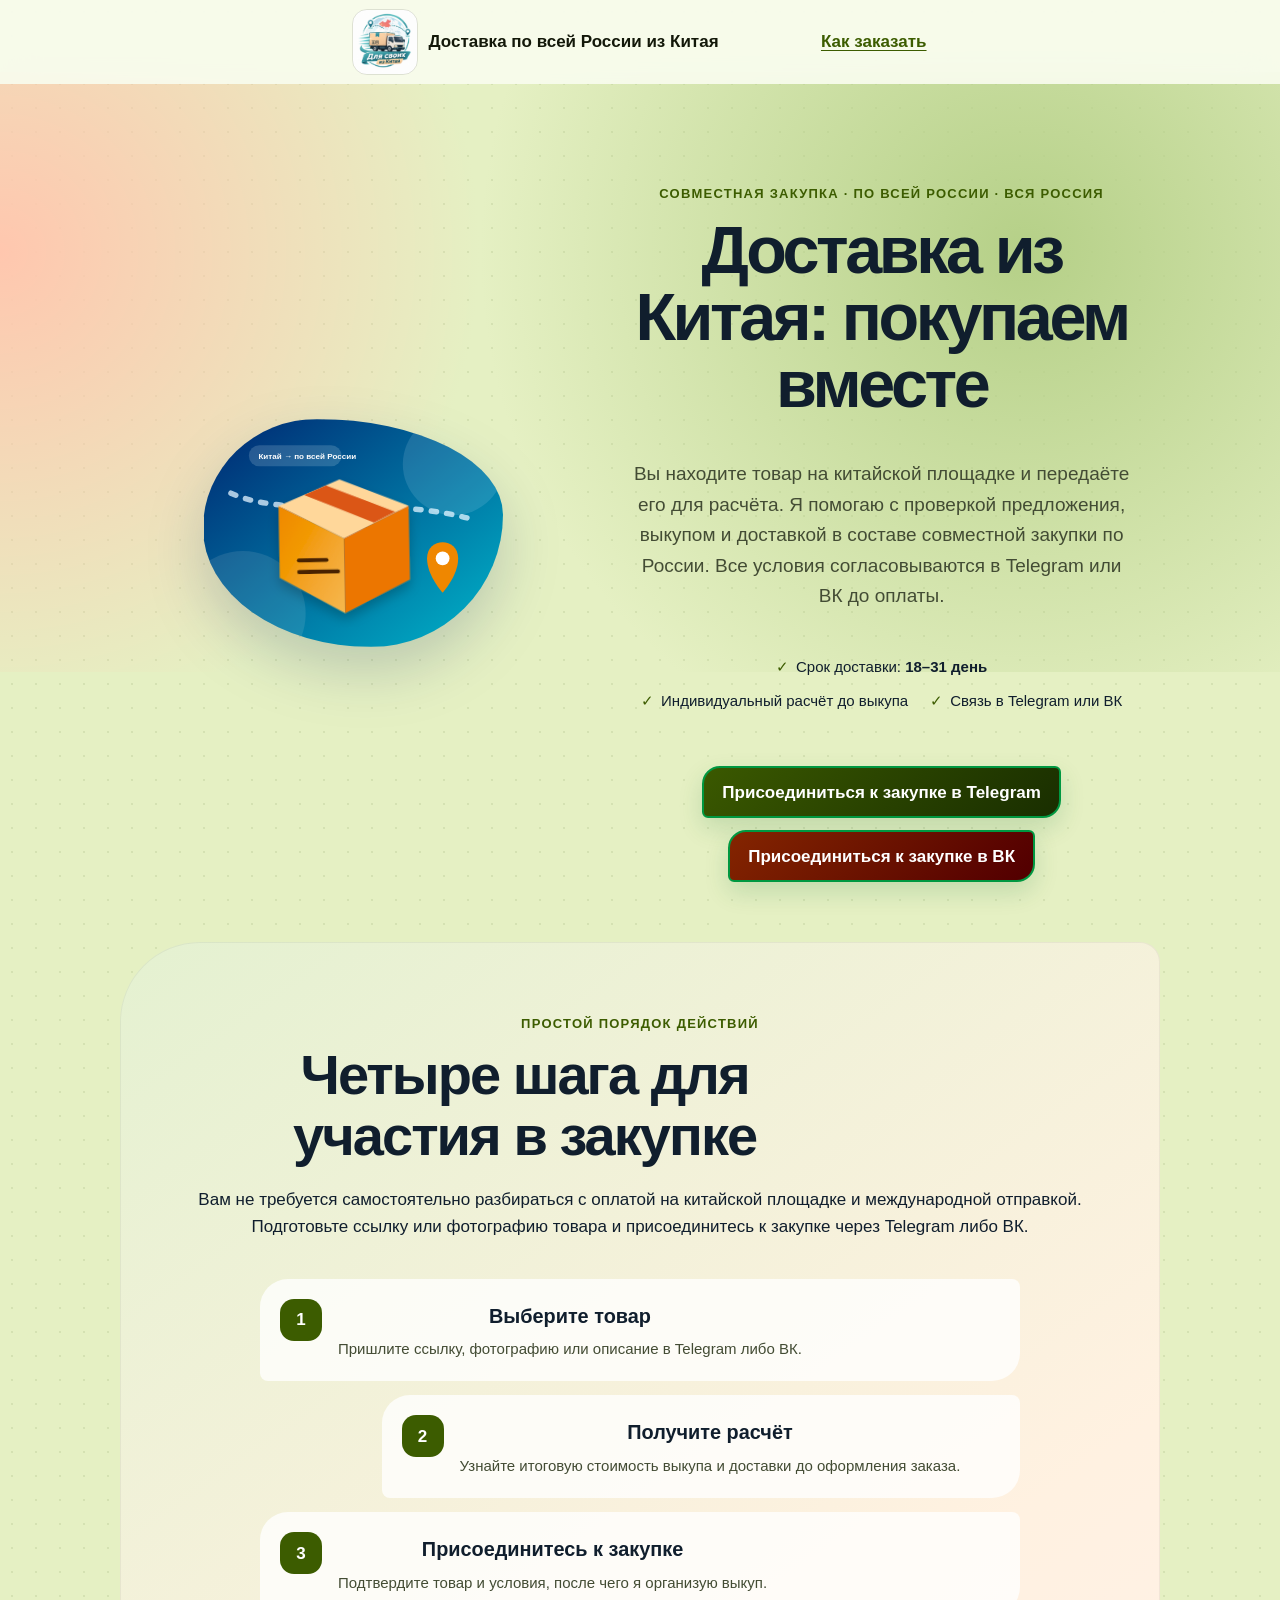
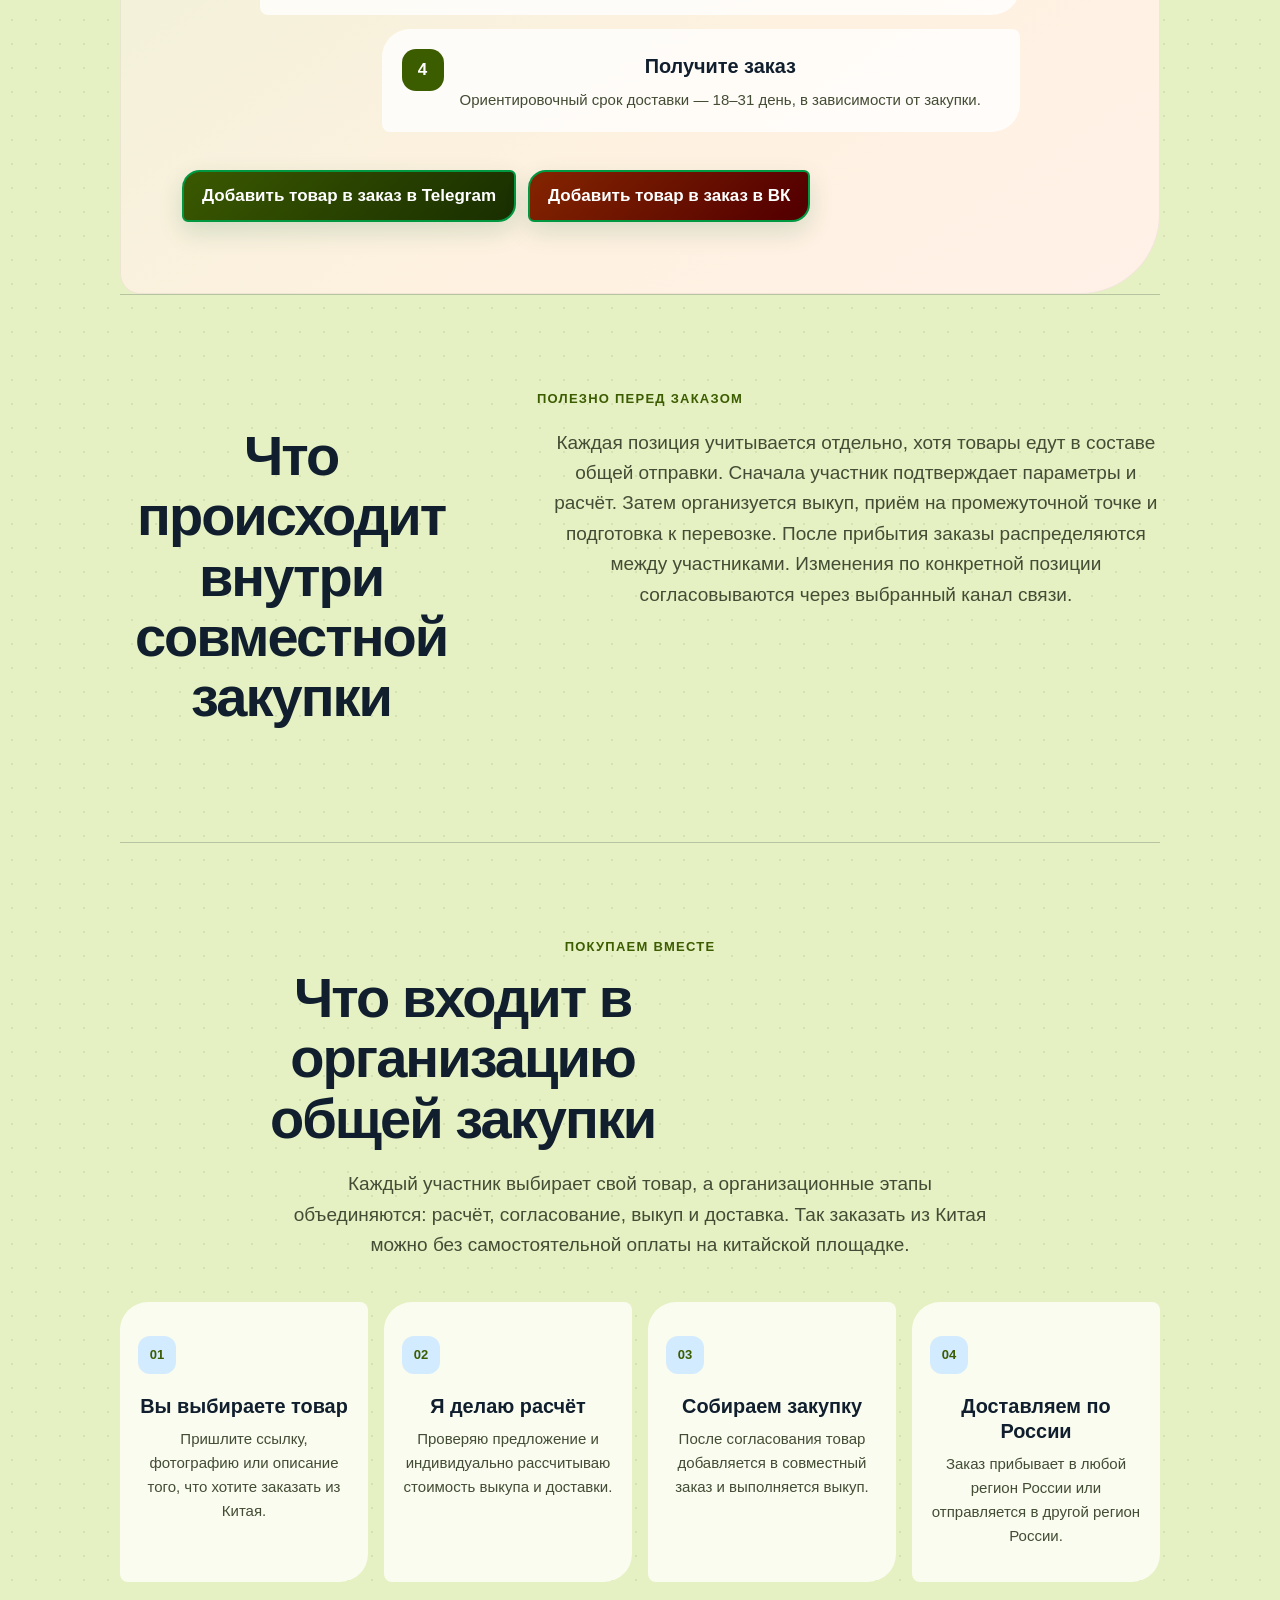
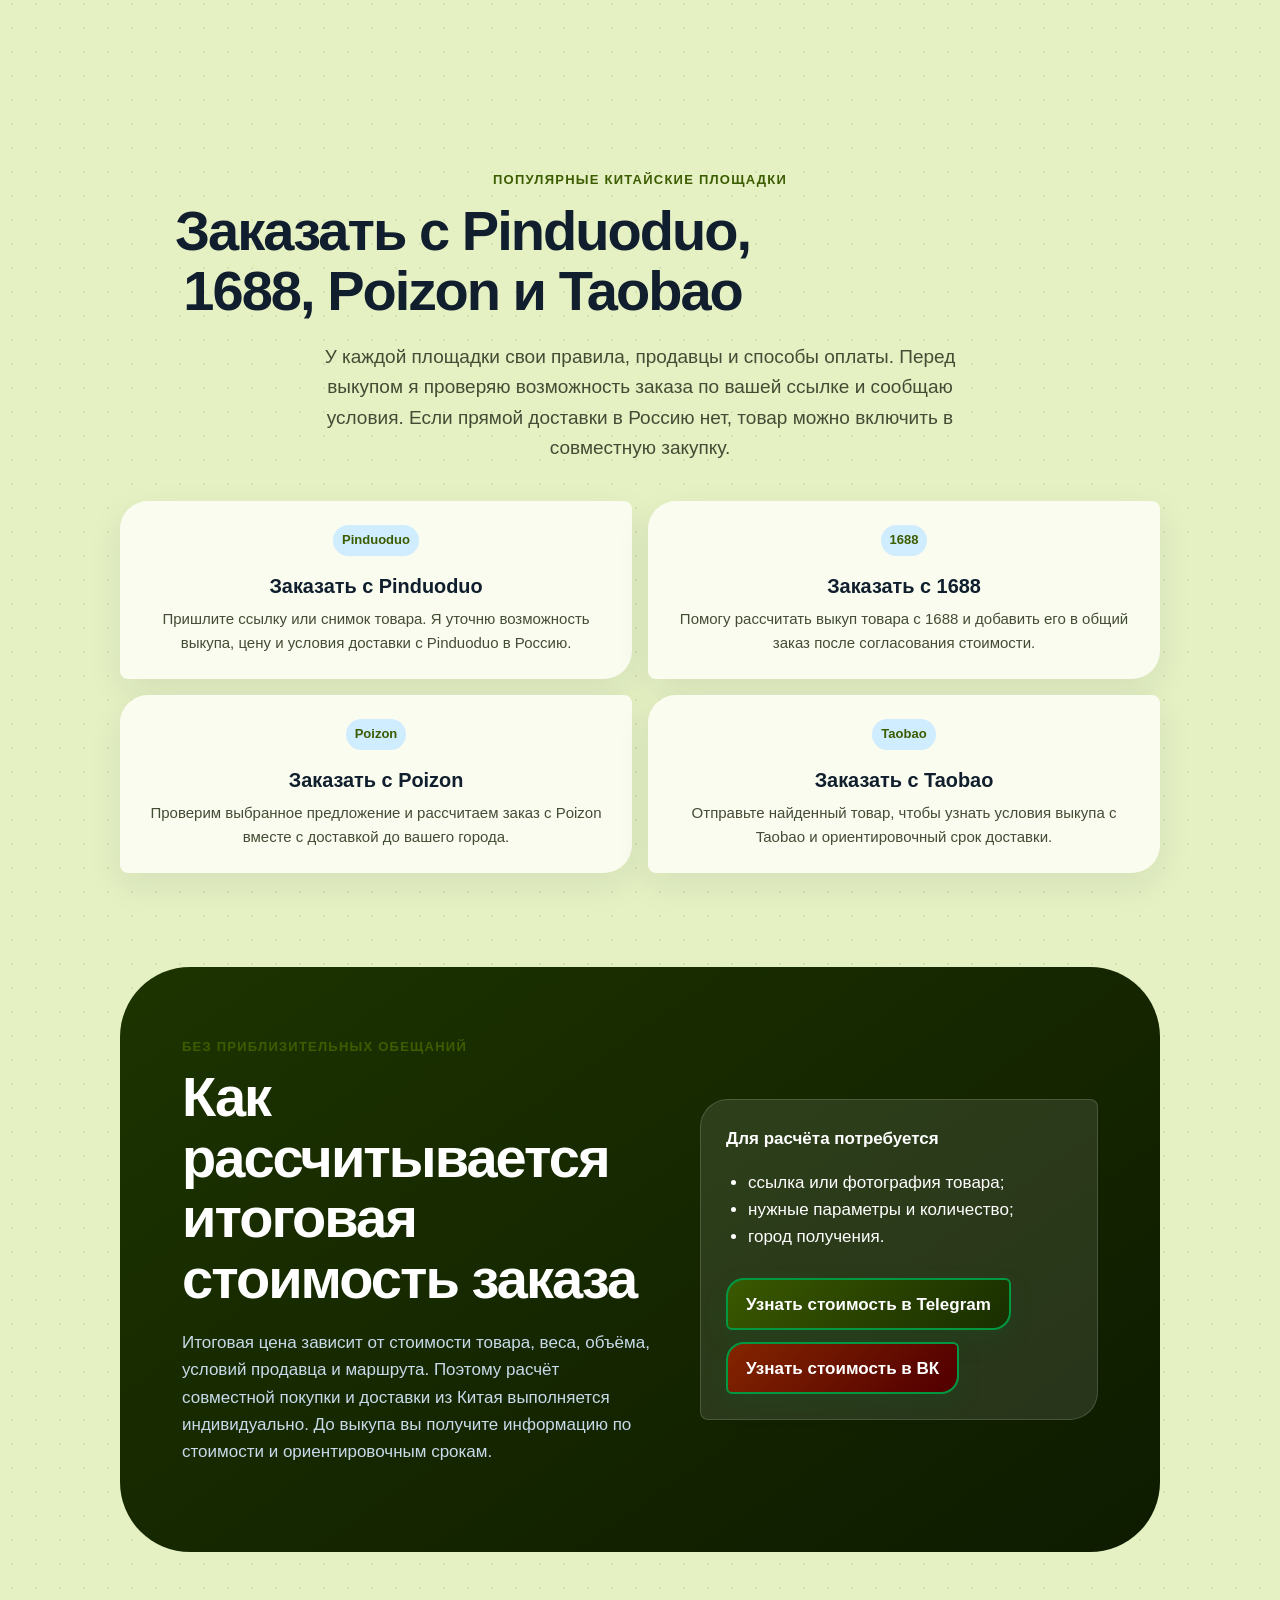
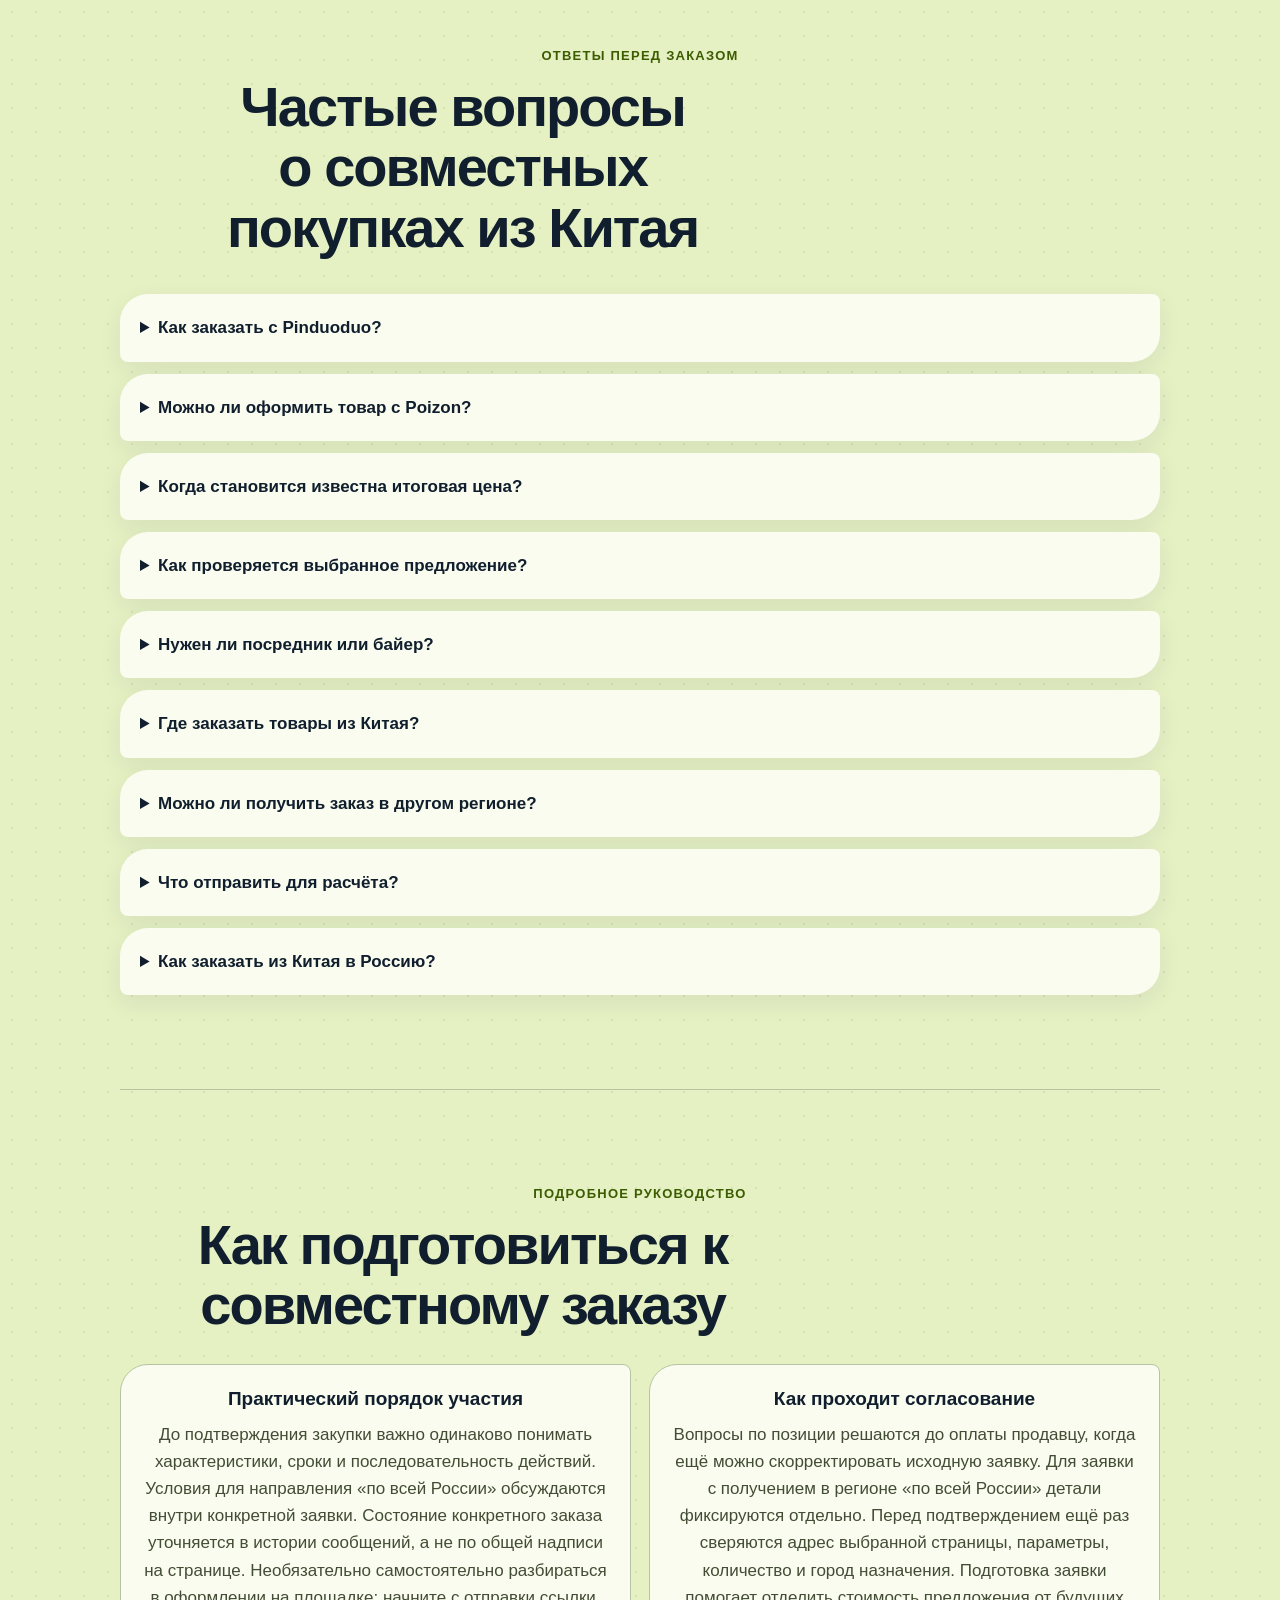
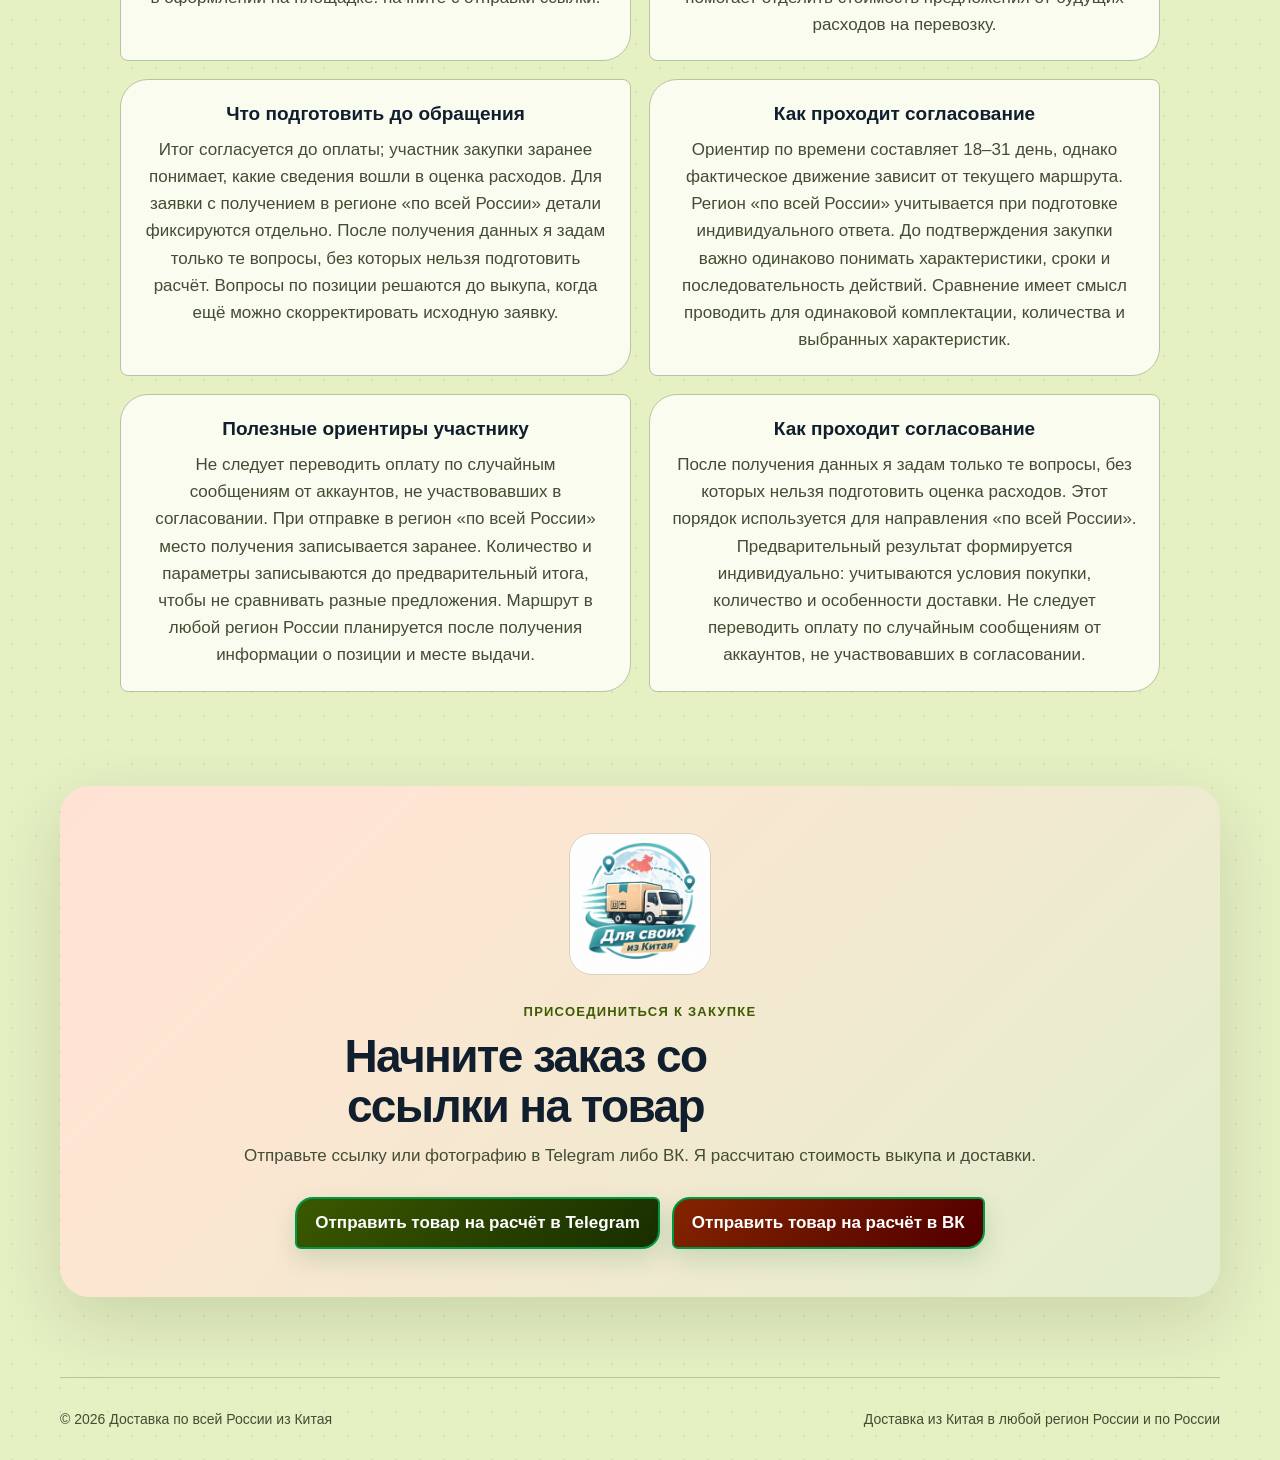
==== commit 6c5b7a62: "Обновление сайта через SiteMaster" ====
--- a/index.html
+++ b/index.html
@@ -53,7 +53,7 @@
   </header>
 
   <main id="content">
-    <section class="hero" id="top">
+    <sm0e5d71d08-1-1 class="structural-wrapper"><sm0e5d71d08-1-2 class="structural-wrapper"><sm0e5d71d08-1-3 class="structural-wrapper"><sm0e5d71d08-1-4 class="structural-wrapper"><sm0e5d71d08-10-1 class="structural-wrapper"><sm0e5d71d08-10-2 class="structural-wrapper"><sm0e5d71d08-10-3 class="structural-wrapper"><sm0e5d71d08-10-4 class="structural-wrapper"><sm0e5d71d08-19-1 class="structural-wrapper"><sm0e5d71d08-19-2 class="structural-wrapper"><sm0e5d71d08-19-3 class="structural-wrapper"><sm0e5d71d08-19-4 class="structural-wrapper"><sm0e5d71d08-28-1 class="structural-wrapper"><sm0e5d71d08-28-2 class="structural-wrapper"><sm0e5d71d08-28-3 class="structural-wrapper"><sm0e5d71d08-28-4 class="structural-wrapper"><sm0e5d71d08-37-1 class="structural-wrapper"><sm0e5d71d08-37-2 class="structural-wrapper"><sm0e5d71d08-37-3 class="structural-wrapper"><sm0e5d71d08-37-4 class="structural-wrapper"><sm0e5d71d08-46-1 class="structural-wrapper"><sm0e5d71d08-46-2 class="structural-wrapper"><sm0e5d71d08-46-3 class="structural-wrapper"><sm0e5d71d08-46-4 class="structural-wrapper"><sm0e5d71d08-55-1 class="structural-wrapper"><sm0e5d71d08-55-2 class="structural-wrapper"><sm0e5d71d08-55-3 class="structural-wrapper"><sm0e5d71d08-55-4 class="structural-wrapper"><sm0e5d71d08-64-1 class="structural-wrapper"><sm0e5d71d08-64-2 class="structural-wrapper"><sm0e5d71d08-64-3 class="structural-wrapper"><sm0e5d71d08-64-4 class="structural-wrapper"><sm0e5d71d08-73-1 class="structural-wrapper"><sm0e5d71d08-73-2 class="structural-wrapper"><sm0e5d71d08-73-3 class="structural-wrapper"><sm0e5d71d08-73-4 class="structural-wrapper"><sm0e5d71d08-82-1 class="structural-wrapper"><sm0e5d71d08-82-2 class="structural-wrapper"><sm0e5d71d08-82-3 class="structural-wrapper"><sm0e5d71d08-82-4 class="structural-wrapper"><sm0e5d71d08-91-1 class="structural-wrapper"><sm0e5d71d08-91-2 class="structural-wrapper"><sm0e5d71d08-91-3 class="structural-wrapper"><sm0e5d71d08-91-4 class="structural-wrapper"><sm0e5d71d08-100-1 class="structural-wrapper"><sm0e5d71d08-100-2 class="structural-wrapper"><sm0e5d71d08-100-3 class="structural-wrapper"><sm0e5d71d08-100-4 class="structural-wrapper"><sm0e5d71d08-109-1 class="structural-wrapper"><sm0e5d71d08-109-2 class="structural-wrapper"><sm0e5d71d08-109-3 class="structural-wrapper"><sm0e5d71d08-109-4 class="structural-wrapper"><sm0e5d71d08-118-1 class="structural-wrapper"><sm0e5d71d08-118-2 class="structural-wrapper"><sm0e5d71d08-118-3 class="structural-wrapper"><sm0e5d71d08-118-4 class="structural-wrapper"><sm0e5d71d08-127-1 class="structural-wrapper"><sm0e5d71d08-127-2 class="structural-wrapper"><sm0e5d71d08-127-3 class="structural-wrapper"><sm0e5d71d08-127-4 class="structural-wrapper"><sm0e5d71d08-136-1 class="structural-wrapper"><sm0e5d71d08-136-2 class="structural-wrapper"><sm0e5d71d08-136-3 class="structural-wrapper"><sm0e5d71d08-136-4 class="structural-wrapper"><sm0e5d71d08-145-1 class="structural-wrapper"><sm0e5d71d08-145-2 class="structural-wrapper"><sm0e5d71d08-145-3 class="structural-wrapper"><sm0e5d71d08-145-4 class="structural-wrapper"><sm0e5d71d08-154-1 class="structural-wrapper"><sm0e5d71d08-154-2 class="structural-wrapper"><sm0e5d71d08-154-3 class="structural-wrapper"><sm0e5d71d08-154-4 class="structural-wrapper"><sm0e5d71d08-163-1 class="structural-wrapper"><sm0e5d71d08-163-2 class="structural-wrapper"><sm0e5d71d08-163-3 class="structural-wrapper"><sm0e5d71d08-163-4 class="structural-wrapper"><sm0e5d71d08-172-1 class="structural-wrapper"><sm0e5d71d08-172-2 class="structural-wrapper"><sm0e5d71d08-172-3 class="structural-wrapper"><sm0e5d71d08-172-4 class="structural-wrapper"><sm0e5d71d08-181-1 class="structural-wrapper"><sm0e5d71d08-181-2 class="structural-wrapper"><sm0e5d71d08-181-3 class="structural-wrapper"><sm0e5d71d08-181-4 class="structural-wrapper"><sm0e5d71d08-190-1 class="structural-wrapper"><sm0e5d71d08-190-2 class="structural-wrapper"><sm0e5d71d08-190-3 class="structural-wrapper"><sm0e5d71d08-190-4 class="structural-wrapper"><sm0e5d71d08-199-1 class="structural-wrapper"><sm0e5d71d08-199-2 class="structural-wrapper"><sm0e5d71d08-199-3 class="structural-wrapper"><sm0e5d71d08-199-4 class="structural-wrapper"><sm0e5d71d08-208-1 class="structural-wrapper"><sm0e5d71d08-208-2 class="structural-wrapper"><sm0e5d71d08-208-3 class="structural-wrapper"><sm0e5d71d08-208-4 class="structural-wrapper"><sm0e5d71d08-217-1 class="structural-wrapper"><sm0e5d71d08-217-2 class="structural-wrapper"><sm0e5d71d08-217-3 class="structural-wrapper"><sm0e5d71d08-217-4 class="structural-wrapper"><sm0e5d71d08-226-1 class="structural-wrapper"><sm0e5d71d08-226-2 class="structural-wrapper"><sm0e5d71d08-226-3 class="structural-wrapper"><sm0e5d71d08-226-4 class="structural-wrapper"><sm0e5d71d08-235-1 class="structural-wrapper"><sm0e5d71d08-235-2 class="structural-wrapper"><sm0e5d71d08-235-3 class="structural-wrapper"><sm0e5d71d08-235-4 class="structural-wrapper"><sm0e5d71d08-244-1 class="structural-wrapper"><sm0e5d71d08-244-2 class="structural-wrapper"><sm0e5d71d08-244-3 class="structural-wrapper"><sm0e5d71d08-244-4 class="structural-wrapper"><section class="hero" id="top">
       <div class="hero__copy">
         <p class="eyebrow">Совместная закупка · по всей России · вся Россия</p>
         <h1>Доставка из Китая: покупаем вместе</h1>
@@ -66,9 +66,9 @@
         <div class="cta-row"><a class="cta cta--tg" data-goal="telegram_hero" href="https://t.me/dlyasvoihchina" target="_blank" rel="noopener">Присоединиться к закупке в Telegram</a><a class="cta cta--vk" data-goal="vk_hero" href="https://vk.ru/dlyasvoihchina" target="_blank" rel="noopener">Присоединиться к закупке в ВК</a></div>
       </div>
       <div class="hero__visual"><img src="assets/cover.svg" alt="Доставка по всей России из Китая: доставка из Китая в любой регион России"></div>
-    </section>
+    </section></sm0e5d71d08-244-4></sm0e5d71d08-244-3></sm0e5d71d08-244-2></sm0e5d71d08-244-1></sm0e5d71d08-235-4></sm0e5d71d08-235-3></sm0e5d71d08-235-2></sm0e5d71d08-235-1></sm0e5d71d08-226-4></sm0e5d71d08-226-3></sm0e5d71d08-226-2></sm0e5d71d08-226-1></sm0e5d71d08-217-4></sm0e5d71d08-217-3></sm0e5d71d08-217-2></sm0e5d71d08-217-1></sm0e5d71d08-208-4></sm0e5d71d08-208-3></sm0e5d71d08-208-2></sm0e5d71d08-208-1></sm0e5d71d08-199-4></sm0e5d71d08-199-3></sm0e5d71d08-199-2></sm0e5d71d08-199-1></sm0e5d71d08-190-4></sm0e5d71d08-190-3></sm0e5d71d08-190-2></sm0e5d71d08-190-1></sm0e5d71d08-181-4></sm0e5d71d08-181-3></sm0e5d71d08-181-2></sm0e5d71d08-181-1></sm0e5d71d08-172-4></sm0e5d71d08-172-3></sm0e5d71d08-172-2></sm0e5d71d08-172-1></sm0e5d71d08-163-4></sm0e5d71d08-163-3></sm0e5d71d08-163-2></sm0e5d71d08-163-1></sm0e5d71d08-154-4></sm0e5d71d08-154-3></sm0e5d71d08-154-2></sm0e5d71d08-154-1></sm0e5d71d08-145-4></sm0e5d71d08-145-3></sm0e5d71d08-145-2></sm0e5d71d08-145-1></sm0e5d71d08-136-4></sm0e5d71d08-136-3></sm0e5d71d08-136-2></sm0e5d71d08-136-1></sm0e5d71d08-127-4></sm0e5d71d08-127-3></sm0e5d71d08-127-2></sm0e5d71d08-127-1></sm0e5d71d08-118-4></sm0e5d71d08-118-3></sm0e5d71d08-118-2></sm0e5d71d08-118-1></sm0e5d71d08-109-4></sm0e5d71d08-109-3></sm0e5d71d08-109-2></sm0e5d71d08-109-1></sm0e5d71d08-100-4></sm0e5d71d08-100-3></sm0e5d71d08-100-2></sm0e5d71d08-100-1></sm0e5d71d08-91-4></sm0e5d71d08-91-3></sm0e5d71d08-91-2></sm0e5d71d08-91-1></sm0e5d71d08-82-4></sm0e5d71d08-82-3></sm0e5d71d08-82-2></sm0e5d71d08-82-1></sm0e5d71d08-73-4></sm0e5d71d08-73-3></sm0e5d71d08-73-2></sm0e5d71d08-73-1></sm0e5d71d08-64-4></sm0e5d71d08-64-3></sm0e5d71d08-64-2></sm0e5d71d08-64-1></sm0e5d71d08-55-4></sm0e5d71d08-55-3></sm0e5d71d08-55-2></sm0e5d71d08-55-1></sm0e5d71d08-46-4></sm0e5d71d08-46-3></sm0e5d71d08-46-2></sm0e5d71d08-46-1></sm0e5d71d08-37-4></sm0e5d71d08-37-3></sm0e5d71d08-37-2></sm0e5d71d08-37-1></sm0e5d71d08-28-4></sm0e5d71d08-28-3></sm0e5d71d08-28-2></sm0e5d71d08-28-1></sm0e5d71d08-19-4></sm0e5d71d08-19-3></sm0e5d71d08-19-2></sm0e5d71d08-19-1></sm0e5d71d08-10-4></sm0e5d71d08-10-3></sm0e5d71d08-10-2></sm0e5d71d08-10-1></sm0e5d71d08-1-4></sm0e5d71d08-1-3></sm0e5d71d08-1-2></sm0e5d71d08-1-1>
 
-    <section class="section section--tint" id="how" aria-labelledby="how-title">
+    <sm0e5d71d08-2-1 class="structural-wrapper"><sm0e5d71d08-2-2 class="structural-wrapper"><sm0e5d71d08-2-3 class="structural-wrapper"><sm0e5d71d08-2-4 class="structural-wrapper"><sm0e5d71d08-11-1 class="structural-wrapper"><sm0e5d71d08-11-2 class="structural-wrapper"><sm0e5d71d08-11-3 class="structural-wrapper"><sm0e5d71d08-11-4 class="structural-wrapper"><sm0e5d71d08-20-1 class="structural-wrapper"><sm0e5d71d08-20-2 class="structural-wrapper"><sm0e5d71d08-20-3 class="structural-wrapper"><sm0e5d71d08-20-4 class="structural-wrapper"><sm0e5d71d08-29-1 class="structural-wrapper"><sm0e5d71d08-29-2 class="structural-wrapper"><sm0e5d71d08-29-3 class="structural-wrapper"><sm0e5d71d08-29-4 class="structural-wrapper"><sm0e5d71d08-38-1 class="structural-wrapper"><sm0e5d71d08-38-2 class="structural-wrapper"><sm0e5d71d08-38-3 class="structural-wrapper"><sm0e5d71d08-38-4 class="structural-wrapper"><sm0e5d71d08-47-1 class="structural-wrapper"><sm0e5d71d08-47-2 class="structural-wrapper"><sm0e5d71d08-47-3 class="structural-wrapper"><sm0e5d71d08-47-4 class="structural-wrapper"><sm0e5d71d08-56-1 class="structural-wrapper"><sm0e5d71d08-56-2 class="structural-wrapper"><sm0e5d71d08-56-3 class="structural-wrapper"><sm0e5d71d08-56-4 class="structural-wrapper"><sm0e5d71d08-65-1 class="structural-wrapper"><sm0e5d71d08-65-2 class="structural-wrapper"><sm0e5d71d08-65-3 class="structural-wrapper"><sm0e5d71d08-65-4 class="structural-wrapper"><sm0e5d71d08-74-1 class="structural-wrapper"><sm0e5d71d08-74-2 class="structural-wrapper"><sm0e5d71d08-74-3 class="structural-wrapper"><sm0e5d71d08-74-4 class="structural-wrapper"><sm0e5d71d08-83-1 class="structural-wrapper"><sm0e5d71d08-83-2 class="structural-wrapper"><sm0e5d71d08-83-3 class="structural-wrapper"><sm0e5d71d08-83-4 class="structural-wrapper"><sm0e5d71d08-92-1 class="structural-wrapper"><sm0e5d71d08-92-2 class="structural-wrapper"><sm0e5d71d08-92-3 class="structural-wrapper"><sm0e5d71d08-92-4 class="structural-wrapper"><sm0e5d71d08-101-1 class="structural-wrapper"><sm0e5d71d08-101-2 class="structural-wrapper"><sm0e5d71d08-101-3 class="structural-wrapper"><sm0e5d71d08-101-4 class="structural-wrapper"><sm0e5d71d08-110-1 class="structural-wrapper"><sm0e5d71d08-110-2 class="structural-wrapper"><sm0e5d71d08-110-3 class="structural-wrapper"><sm0e5d71d08-110-4 class="structural-wrapper"><sm0e5d71d08-119-1 class="structural-wrapper"><sm0e5d71d08-119-2 class="structural-wrapper"><sm0e5d71d08-119-3 class="structural-wrapper"><sm0e5d71d08-119-4 class="structural-wrapper"><sm0e5d71d08-128-1 class="structural-wrapper"><sm0e5d71d08-128-2 class="structural-wrapper"><sm0e5d71d08-128-3 class="structural-wrapper"><sm0e5d71d08-128-4 class="structural-wrapper"><sm0e5d71d08-137-1 class="structural-wrapper"><sm0e5d71d08-137-2 class="structural-wrapper"><sm0e5d71d08-137-3 class="structural-wrapper"><sm0e5d71d08-137-4 class="structural-wrapper"><sm0e5d71d08-146-1 class="structural-wrapper"><sm0e5d71d08-146-2 class="structural-wrapper"><sm0e5d71d08-146-3 class="structural-wrapper"><sm0e5d71d08-146-4 class="structural-wrapper"><sm0e5d71d08-155-1 class="structural-wrapper"><sm0e5d71d08-155-2 class="structural-wrapper"><sm0e5d71d08-155-3 class="structural-wrapper"><sm0e5d71d08-155-4 class="structural-wrapper"><sm0e5d71d08-164-1 class="structural-wrapper"><sm0e5d71d08-164-2 class="structural-wrapper"><sm0e5d71d08-164-3 class="structural-wrapper"><sm0e5d71d08-164-4 class="structural-wrapper"><sm0e5d71d08-173-1 class="structural-wrapper"><sm0e5d71d08-173-2 class="structural-wrapper"><sm0e5d71d08-173-3 class="structural-wrapper"><sm0e5d71d08-173-4 class="structural-wrapper"><sm0e5d71d08-182-1 class="structural-wrapper"><sm0e5d71d08-182-2 class="structural-wrapper"><sm0e5d71d08-182-3 class="structural-wrapper"><sm0e5d71d08-182-4 class="structural-wrapper"><sm0e5d71d08-191-1 class="structural-wrapper"><sm0e5d71d08-191-2 class="structural-wrapper"><sm0e5d71d08-191-3 class="structural-wrapper"><sm0e5d71d08-191-4 class="structural-wrapper"><sm0e5d71d08-200-1 class="structural-wrapper"><sm0e5d71d08-200-2 class="structural-wrapper"><sm0e5d71d08-200-3 class="structural-wrapper"><sm0e5d71d08-200-4 class="structural-wrapper"><sm0e5d71d08-209-1 class="structural-wrapper"><sm0e5d71d08-209-2 class="structural-wrapper"><sm0e5d71d08-209-3 class="structural-wrapper"><sm0e5d71d08-209-4 class="structural-wrapper"><sm0e5d71d08-218-1 class="structural-wrapper"><sm0e5d71d08-218-2 class="structural-wrapper"><sm0e5d71d08-218-3 class="structural-wrapper"><sm0e5d71d08-218-4 class="structural-wrapper"><sm0e5d71d08-227-1 class="structural-wrapper"><sm0e5d71d08-227-2 class="structural-wrapper"><sm0e5d71d08-227-3 class="structural-wrapper"><sm0e5d71d08-227-4 class="structural-wrapper"><sm0e5d71d08-236-1 class="structural-wrapper"><sm0e5d71d08-236-2 class="structural-wrapper"><sm0e5d71d08-236-3 class="structural-wrapper"><sm0e5d71d08-236-4 class="structural-wrapper"><sm0e5d71d08-245-1 class="structural-wrapper"><sm0e5d71d08-245-2 class="structural-wrapper"><sm0e5d71d08-245-3 class="structural-wrapper"><sm0e5d71d08-245-4 class="structural-wrapper"><section class="section section--tint" id="how" aria-labelledby="how-title">
       <div>
         <p class="eyebrow">Простой порядок действий</p>
         <h2 id="how-title">Четыре шага для участия в закупке</h2>
@@ -81,15 +81,15 @@
         <li><span>4</span><div><h3>Получите заказ</h3><p>Ориентировочный срок доставки — 18–31 день, в зависимости от закупки.</p></div></li>
       </ol>
       <div class="cta-row"><a class="cta cta--tg" data-goal="telegram_how" href="https://t.me/dlyasvoihchina" target="_blank" rel="noopener">Добавить товар в заказ в Telegram</a><a class="cta cta--vk" data-goal="vk_how" href="https://vk.ru/dlyasvoihchina" target="_blank" rel="noopener">Добавить товар в заказ в ВК</a></div>
-    </section>
+    </section></sm0e5d71d08-245-4></sm0e5d71d08-245-3></sm0e5d71d08-245-2></sm0e5d71d08-245-1></sm0e5d71d08-236-4></sm0e5d71d08-236-3></sm0e5d71d08-236-2></sm0e5d71d08-236-1></sm0e5d71d08-227-4></sm0e5d71d08-227-3></sm0e5d71d08-227-2></sm0e5d71d08-227-1></sm0e5d71d08-218-4></sm0e5d71d08-218-3></sm0e5d71d08-218-2></sm0e5d71d08-218-1></sm0e5d71d08-209-4></sm0e5d71d08-209-3></sm0e5d71d08-209-2></sm0e5d71d08-209-1></sm0e5d71d08-200-4></sm0e5d71d08-200-3></sm0e5d71d08-200-2></sm0e5d71d08-200-1></sm0e5d71d08-191-4></sm0e5d71d08-191-3></sm0e5d71d08-191-2></sm0e5d71d08-191-1></sm0e5d71d08-182-4></sm0e5d71d08-182-3></sm0e5d71d08-182-2></sm0e5d71d08-182-1></sm0e5d71d08-173-4></sm0e5d71d08-173-3></sm0e5d71d08-173-2></sm0e5d71d08-173-1></sm0e5d71d08-164-4></sm0e5d71d08-164-3></sm0e5d71d08-164-2></sm0e5d71d08-164-1></sm0e5d71d08-155-4></sm0e5d71d08-155-3></sm0e5d71d08-155-2></sm0e5d71d08-155-1></sm0e5d71d08-146-4></sm0e5d71d08-146-3></sm0e5d71d08-146-2></sm0e5d71d08-146-1></sm0e5d71d08-137-4></sm0e5d71d08-137-3></sm0e5d71d08-137-2></sm0e5d71d08-137-1></sm0e5d71d08-128-4></sm0e5d71d08-128-3></sm0e5d71d08-128-2></sm0e5d71d08-128-1></sm0e5d71d08-119-4></sm0e5d71d08-119-3></sm0e5d71d08-119-2></sm0e5d71d08-119-1></sm0e5d71d08-110-4></sm0e5d71d08-110-3></sm0e5d71d08-110-2></sm0e5d71d08-110-1></sm0e5d71d08-101-4></sm0e5d71d08-101-3></sm0e5d71d08-101-2></sm0e5d71d08-101-1></sm0e5d71d08-92-4></sm0e5d71d08-92-3></sm0e5d71d08-92-2></sm0e5d71d08-92-1></sm0e5d71d08-83-4></sm0e5d71d08-83-3></sm0e5d71d08-83-2></sm0e5d71d08-83-1></sm0e5d71d08-74-4></sm0e5d71d08-74-3></sm0e5d71d08-74-2></sm0e5d71d08-74-1></sm0e5d71d08-65-4></sm0e5d71d08-65-3></sm0e5d71d08-65-2></sm0e5d71d08-65-1></sm0e5d71d08-56-4></sm0e5d71d08-56-3></sm0e5d71d08-56-2></sm0e5d71d08-56-1></sm0e5d71d08-47-4></sm0e5d71d08-47-3></sm0e5d71d08-47-2></sm0e5d71d08-47-1></sm0e5d71d08-38-4></sm0e5d71d08-38-3></sm0e5d71d08-38-2></sm0e5d71d08-38-1></sm0e5d71d08-29-4></sm0e5d71d08-29-3></sm0e5d71d08-29-2></sm0e5d71d08-29-1></sm0e5d71d08-20-4></sm0e5d71d08-20-3></sm0e5d71d08-20-2></sm0e5d71d08-20-1></sm0e5d71d08-11-4></sm0e5d71d08-11-3></sm0e5d71d08-11-2></sm0e5d71d08-11-1></sm0e5d71d08-2-4></sm0e5d71d08-2-3></sm0e5d71d08-2-2></sm0e5d71d08-2-1>
 
-    <section class="section section--focus" aria-labelledby="focus-title">
+    <sm0e5d71d08-3-1 class="structural-wrapper"><sm0e5d71d08-3-2 class="structural-wrapper"><sm0e5d71d08-3-3 class="structural-wrapper"><sm0e5d71d08-3-4 class="structural-wrapper"><sm0e5d71d08-12-1 class="structural-wrapper"><sm0e5d71d08-12-2 class="structural-wrapper"><sm0e5d71d08-12-3 class="structural-wrapper"><sm0e5d71d08-12-4 class="structural-wrapper"><sm0e5d71d08-21-1 class="structural-wrapper"><sm0e5d71d08-21-2 class="structural-wrapper"><sm0e5d71d08-21-3 class="structural-wrapper"><sm0e5d71d08-21-4 class="structural-wrapper"><sm0e5d71d08-30-1 class="structural-wrapper"><sm0e5d71d08-30-2 class="structural-wrapper"><sm0e5d71d08-30-3 class="structural-wrapper"><sm0e5d71d08-30-4 class="structural-wrapper"><sm0e5d71d08-39-1 class="structural-wrapper"><sm0e5d71d08-39-2 class="structural-wrapper"><sm0e5d71d08-39-3 class="structural-wrapper"><sm0e5d71d08-39-4 class="structural-wrapper"><sm0e5d71d08-48-1 class="structural-wrapper"><sm0e5d71d08-48-2 class="structural-wrapper"><sm0e5d71d08-48-3 class="structural-wrapper"><sm0e5d71d08-48-4 class="structural-wrapper"><sm0e5d71d08-57-1 class="structural-wrapper"><sm0e5d71d08-57-2 class="structural-wrapper"><sm0e5d71d08-57-3 class="structural-wrapper"><sm0e5d71d08-57-4 class="structural-wrapper"><sm0e5d71d08-66-1 class="structural-wrapper"><sm0e5d71d08-66-2 class="structural-wrapper"><sm0e5d71d08-66-3 class="structural-wrapper"><sm0e5d71d08-66-4 class="structural-wrapper"><sm0e5d71d08-75-1 class="structural-wrapper"><sm0e5d71d08-75-2 class="structural-wrapper"><sm0e5d71d08-75-3 class="structural-wrapper"><sm0e5d71d08-75-4 class="structural-wrapper"><sm0e5d71d08-84-1 class="structural-wrapper"><sm0e5d71d08-84-2 class="structural-wrapper"><sm0e5d71d08-84-3 class="structural-wrapper"><sm0e5d71d08-84-4 class="structural-wrapper"><sm0e5d71d08-93-1 class="structural-wrapper"><sm0e5d71d08-93-2 class="structural-wrapper"><sm0e5d71d08-93-3 class="structural-wrapper"><sm0e5d71d08-93-4 class="structural-wrapper"><sm0e5d71d08-102-1 class="structural-wrapper"><sm0e5d71d08-102-2 class="structural-wrapper"><sm0e5d71d08-102-3 class="structural-wrapper"><sm0e5d71d08-102-4 class="structural-wrapper"><sm0e5d71d08-111-1 class="structural-wrapper"><sm0e5d71d08-111-2 class="structural-wrapper"><sm0e5d71d08-111-3 class="structural-wrapper"><sm0e5d71d08-111-4 class="structural-wrapper"><sm0e5d71d08-120-1 class="structural-wrapper"><sm0e5d71d08-120-2 class="structural-wrapper"><sm0e5d71d08-120-3 class="structural-wrapper"><sm0e5d71d08-120-4 class="structural-wrapper"><sm0e5d71d08-129-1 class="structural-wrapper"><sm0e5d71d08-129-2 class="structural-wrapper"><sm0e5d71d08-129-3 class="structural-wrapper"><sm0e5d71d08-129-4 class="structural-wrapper"><sm0e5d71d08-138-1 class="structural-wrapper"><sm0e5d71d08-138-2 class="structural-wrapper"><sm0e5d71d08-138-3 class="structural-wrapper"><sm0e5d71d08-138-4 class="structural-wrapper"><sm0e5d71d08-147-1 class="structural-wrapper"><sm0e5d71d08-147-2 class="structural-wrapper"><sm0e5d71d08-147-3 class="structural-wrapper"><sm0e5d71d08-147-4 class="structural-wrapper"><sm0e5d71d08-156-1 class="structural-wrapper"><sm0e5d71d08-156-2 class="structural-wrapper"><sm0e5d71d08-156-3 class="structural-wrapper"><sm0e5d71d08-156-4 class="structural-wrapper"><sm0e5d71d08-165-1 class="structural-wrapper"><sm0e5d71d08-165-2 class="structural-wrapper"><sm0e5d71d08-165-3 class="structural-wrapper"><sm0e5d71d08-165-4 class="structural-wrapper"><sm0e5d71d08-174-1 class="structural-wrapper"><sm0e5d71d08-174-2 class="structural-wrapper"><sm0e5d71d08-174-3 class="structural-wrapper"><sm0e5d71d08-174-4 class="structural-wrapper"><sm0e5d71d08-183-1 class="structural-wrapper"><sm0e5d71d08-183-2 class="structural-wrapper"><sm0e5d71d08-183-3 class="structural-wrapper"><sm0e5d71d08-183-4 class="structural-wrapper"><sm0e5d71d08-192-1 class="structural-wrapper"><sm0e5d71d08-192-2 class="structural-wrapper"><sm0e5d71d08-192-3 class="structural-wrapper"><sm0e5d71d08-192-4 class="structural-wrapper"><sm0e5d71d08-201-1 class="structural-wrapper"><sm0e5d71d08-201-2 class="structural-wrapper"><sm0e5d71d08-201-3 class="structural-wrapper"><sm0e5d71d08-201-4 class="structural-wrapper"><sm0e5d71d08-210-1 class="structural-wrapper"><sm0e5d71d08-210-2 class="structural-wrapper"><sm0e5d71d08-210-3 class="structural-wrapper"><sm0e5d71d08-210-4 class="structural-wrapper"><sm0e5d71d08-219-1 class="structural-wrapper"><sm0e5d71d08-219-2 class="structural-wrapper"><sm0e5d71d08-219-3 class="structural-wrapper"><sm0e5d71d08-219-4 class="structural-wrapper"><sm0e5d71d08-228-1 class="structural-wrapper"><sm0e5d71d08-228-2 class="structural-wrapper"><sm0e5d71d08-228-3 class="structural-wrapper"><sm0e5d71d08-228-4 class="structural-wrapper"><sm0e5d71d08-237-1 class="structural-wrapper"><sm0e5d71d08-237-2 class="structural-wrapper"><sm0e5d71d08-237-3 class="structural-wrapper"><sm0e5d71d08-237-4 class="structural-wrapper"><sm0e5d71d08-246-1 class="structural-wrapper"><sm0e5d71d08-246-2 class="structural-wrapper"><sm0e5d71d08-246-3 class="structural-wrapper"><sm0e5d71d08-246-4 class="structural-wrapper"><section class="section section--focus" aria-labelledby="focus-title">
       <p class="eyebrow">Полезно перед заказом</p>
       <h2 id="focus-title">Что происходит внутри совместной закупки</h2>
       <p class="focus-text">Каждая позиция учитывается отдельно, хотя товары едут в составе общей отправки. Сначала участник подтверждает параметры и расчёт. Затем организуется выкуп, приём на промежуточной точке и подготовка к перевозке. После прибытия заказы распределяются между участниками. Изменения по конкретной позиции согласовываются через выбранный канал связи.</p>
-    </section>
+    </section></sm0e5d71d08-246-4></sm0e5d71d08-246-3></sm0e5d71d08-246-2></sm0e5d71d08-246-1></sm0e5d71d08-237-4></sm0e5d71d08-237-3></sm0e5d71d08-237-2></sm0e5d71d08-237-1></sm0e5d71d08-228-4></sm0e5d71d08-228-3></sm0e5d71d08-228-2></sm0e5d71d08-228-1></sm0e5d71d08-219-4></sm0e5d71d08-219-3></sm0e5d71d08-219-2></sm0e5d71d08-219-1></sm0e5d71d08-210-4></sm0e5d71d08-210-3></sm0e5d71d08-210-2></sm0e5d71d08-210-1></sm0e5d71d08-201-4></sm0e5d71d08-201-3></sm0e5d71d08-201-2></sm0e5d71d08-201-1></sm0e5d71d08-192-4></sm0e5d71d08-192-3></sm0e5d71d08-192-2></sm0e5d71d08-192-1></sm0e5d71d08-183-4></sm0e5d71d08-183-3></sm0e5d71d08-183-2></sm0e5d71d08-183-1></sm0e5d71d08-174-4></sm0e5d71d08-174-3></sm0e5d71d08-174-2></sm0e5d71d08-174-1></sm0e5d71d08-165-4></sm0e5d71d08-165-3></sm0e5d71d08-165-2></sm0e5d71d08-165-1></sm0e5d71d08-156-4></sm0e5d71d08-156-3></sm0e5d71d08-156-2></sm0e5d71d08-156-1></sm0e5d71d08-147-4></sm0e5d71d08-147-3></sm0e5d71d08-147-2></sm0e5d71d08-147-1></sm0e5d71d08-138-4></sm0e5d71d08-138-3></sm0e5d71d08-138-2></sm0e5d71d08-138-1></sm0e5d71d08-129-4></sm0e5d71d08-129-3></sm0e5d71d08-129-2></sm0e5d71d08-129-1></sm0e5d71d08-120-4></sm0e5d71d08-120-3></sm0e5d71d08-120-2></sm0e5d71d08-120-1></sm0e5d71d08-111-4></sm0e5d71d08-111-3></sm0e5d71d08-111-2></sm0e5d71d08-111-1></sm0e5d71d08-102-4></sm0e5d71d08-102-3></sm0e5d71d08-102-2></sm0e5d71d08-102-1></sm0e5d71d08-93-4></sm0e5d71d08-93-3></sm0e5d71d08-93-2></sm0e5d71d08-93-1></sm0e5d71d08-84-4></sm0e5d71d08-84-3></sm0e5d71d08-84-2></sm0e5d71d08-84-1></sm0e5d71d08-75-4></sm0e5d71d08-75-3></sm0e5d71d08-75-2></sm0e5d71d08-75-1></sm0e5d71d08-66-4></sm0e5d71d08-66-3></sm0e5d71d08-66-2></sm0e5d71d08-66-1></sm0e5d71d08-57-4></sm0e5d71d08-57-3></sm0e5d71d08-57-2></sm0e5d71d08-57-1></sm0e5d71d08-48-4></sm0e5d71d08-48-3></sm0e5d71d08-48-2></sm0e5d71d08-48-1></sm0e5d71d08-39-4></sm0e5d71d08-39-3></sm0e5d71d08-39-2></sm0e5d71d08-39-1></sm0e5d71d08-30-4></sm0e5d71d08-30-3></sm0e5d71d08-30-2></sm0e5d71d08-30-1></sm0e5d71d08-21-4></sm0e5d71d08-21-3></sm0e5d71d08-21-2></sm0e5d71d08-21-1></sm0e5d71d08-12-4></sm0e5d71d08-12-3></sm0e5d71d08-12-2></sm0e5d71d08-12-1></sm0e5d71d08-3-4></sm0e5d71d08-3-3></sm0e5d71d08-3-2></sm0e5d71d08-3-1>
 
-    <section class="section" aria-labelledby="service-title">
+    <sm0e5d71d08-4-1 class="structural-wrapper"><sm0e5d71d08-4-2 class="structural-wrapper"><sm0e5d71d08-4-3 class="structural-wrapper"><sm0e5d71d08-4-4 class="structural-wrapper"><sm0e5d71d08-13-1 class="structural-wrapper"><sm0e5d71d08-13-2 class="structural-wrapper"><sm0e5d71d08-13-3 class="structural-wrapper"><sm0e5d71d08-13-4 class="structural-wrapper"><sm0e5d71d08-22-1 class="structural-wrapper"><sm0e5d71d08-22-2 class="structural-wrapper"><sm0e5d71d08-22-3 class="structural-wrapper"><sm0e5d71d08-22-4 class="structural-wrapper"><sm0e5d71d08-31-1 class="structural-wrapper"><sm0e5d71d08-31-2 class="structural-wrapper"><sm0e5d71d08-31-3 class="structural-wrapper"><sm0e5d71d08-31-4 class="structural-wrapper"><sm0e5d71d08-40-1 class="structural-wrapper"><sm0e5d71d08-40-2 class="structural-wrapper"><sm0e5d71d08-40-3 class="structural-wrapper"><sm0e5d71d08-40-4 class="structural-wrapper"><sm0e5d71d08-49-1 class="structural-wrapper"><sm0e5d71d08-49-2 class="structural-wrapper"><sm0e5d71d08-49-3 class="structural-wrapper"><sm0e5d71d08-49-4 class="structural-wrapper"><sm0e5d71d08-58-1 class="structural-wrapper"><sm0e5d71d08-58-2 class="structural-wrapper"><sm0e5d71d08-58-3 class="structural-wrapper"><sm0e5d71d08-58-4 class="structural-wrapper"><sm0e5d71d08-67-1 class="structural-wrapper"><sm0e5d71d08-67-2 class="structural-wrapper"><sm0e5d71d08-67-3 class="structural-wrapper"><sm0e5d71d08-67-4 class="structural-wrapper"><sm0e5d71d08-76-1 class="structural-wrapper"><sm0e5d71d08-76-2 class="structural-wrapper"><sm0e5d71d08-76-3 class="structural-wrapper"><sm0e5d71d08-76-4 class="structural-wrapper"><sm0e5d71d08-85-1 class="structural-wrapper"><sm0e5d71d08-85-2 class="structural-wrapper"><sm0e5d71d08-85-3 class="structural-wrapper"><sm0e5d71d08-85-4 class="structural-wrapper"><sm0e5d71d08-94-1 class="structural-wrapper"><sm0e5d71d08-94-2 class="structural-wrapper"><sm0e5d71d08-94-3 class="structural-wrapper"><sm0e5d71d08-94-4 class="structural-wrapper"><sm0e5d71d08-103-1 class="structural-wrapper"><sm0e5d71d08-103-2 class="structural-wrapper"><sm0e5d71d08-103-3 class="structural-wrapper"><sm0e5d71d08-103-4 class="structural-wrapper"><sm0e5d71d08-112-1 class="structural-wrapper"><sm0e5d71d08-112-2 class="structural-wrapper"><sm0e5d71d08-112-3 class="structural-wrapper"><sm0e5d71d08-112-4 class="structural-wrapper"><sm0e5d71d08-121-1 class="structural-wrapper"><sm0e5d71d08-121-2 class="structural-wrapper"><sm0e5d71d08-121-3 class="structural-wrapper"><sm0e5d71d08-121-4 class="structural-wrapper"><sm0e5d71d08-130-1 class="structural-wrapper"><sm0e5d71d08-130-2 class="structural-wrapper"><sm0e5d71d08-130-3 class="structural-wrapper"><sm0e5d71d08-130-4 class="structural-wrapper"><sm0e5d71d08-139-1 class="structural-wrapper"><sm0e5d71d08-139-2 class="structural-wrapper"><sm0e5d71d08-139-3 class="structural-wrapper"><sm0e5d71d08-139-4 class="structural-wrapper"><sm0e5d71d08-148-1 class="structural-wrapper"><sm0e5d71d08-148-2 class="structural-wrapper"><sm0e5d71d08-148-3 class="structural-wrapper"><sm0e5d71d08-148-4 class="structural-wrapper"><sm0e5d71d08-157-1 class="structural-wrapper"><sm0e5d71d08-157-2 class="structural-wrapper"><sm0e5d71d08-157-3 class="structural-wrapper"><sm0e5d71d08-157-4 class="structural-wrapper"><sm0e5d71d08-166-1 class="structural-wrapper"><sm0e5d71d08-166-2 class="structural-wrapper"><sm0e5d71d08-166-3 class="structural-wrapper"><sm0e5d71d08-166-4 class="structural-wrapper"><sm0e5d71d08-175-1 class="structural-wrapper"><sm0e5d71d08-175-2 class="structural-wrapper"><sm0e5d71d08-175-3 class="structural-wrapper"><sm0e5d71d08-175-4 class="structural-wrapper"><sm0e5d71d08-184-1 class="structural-wrapper"><sm0e5d71d08-184-2 class="structural-wrapper"><sm0e5d71d08-184-3 class="structural-wrapper"><sm0e5d71d08-184-4 class="structural-wrapper"><sm0e5d71d08-193-1 class="structural-wrapper"><sm0e5d71d08-193-2 class="structural-wrapper"><sm0e5d71d08-193-3 class="structural-wrapper"><sm0e5d71d08-193-4 class="structural-wrapper"><sm0e5d71d08-202-1 class="structural-wrapper"><sm0e5d71d08-202-2 class="structural-wrapper"><sm0e5d71d08-202-3 class="structural-wrapper"><sm0e5d71d08-202-4 class="structural-wrapper"><sm0e5d71d08-211-1 class="structural-wrapper"><sm0e5d71d08-211-2 class="structural-wrapper"><sm0e5d71d08-211-3 class="structural-wrapper"><sm0e5d71d08-211-4 class="structural-wrapper"><sm0e5d71d08-220-1 class="structural-wrapper"><sm0e5d71d08-220-2 class="structural-wrapper"><sm0e5d71d08-220-3 class="structural-wrapper"><sm0e5d71d08-220-4 class="structural-wrapper"><sm0e5d71d08-229-1 class="structural-wrapper"><sm0e5d71d08-229-2 class="structural-wrapper"><sm0e5d71d08-229-3 class="structural-wrapper"><sm0e5d71d08-229-4 class="structural-wrapper"><sm0e5d71d08-238-1 class="structural-wrapper"><sm0e5d71d08-238-2 class="structural-wrapper"><sm0e5d71d08-238-3 class="structural-wrapper"><sm0e5d71d08-238-4 class="structural-wrapper"><sm0e5d71d08-247-1 class="structural-wrapper"><sm0e5d71d08-247-2 class="structural-wrapper"><sm0e5d71d08-247-3 class="structural-wrapper"><sm0e5d71d08-247-4 class="structural-wrapper"><section class="section" aria-labelledby="service-title">
       <p class="eyebrow">Покупаем вместе</p>
       <h2 id="service-title">Что входит в организацию общей закупки</h2>
       <p class="section__intro">Каждый участник выбирает свой товар, а организационные этапы объединяются: расчёт, согласование, выкуп и доставка. Так заказать из Китая можно без самостоятельной оплаты на китайской площадке.</p>
@@ -99,9 +99,9 @@
         <article><span>03</span><h3>Собираем закупку</h3><p>После согласования товар добавляется в совместный заказ и выполняется выкуп.</p></article>
         <article><span>04</span><h3>Доставляем по России</h3><p>Заказ прибывает в любой регион России или отправляется в другой регион России.</p></article>
       </div>
-    </section>
+    </section></sm0e5d71d08-247-4></sm0e5d71d08-247-3></sm0e5d71d08-247-2></sm0e5d71d08-247-1></sm0e5d71d08-238-4></sm0e5d71d08-238-3></sm0e5d71d08-238-2></sm0e5d71d08-238-1></sm0e5d71d08-229-4></sm0e5d71d08-229-3></sm0e5d71d08-229-2></sm0e5d71d08-229-1></sm0e5d71d08-220-4></sm0e5d71d08-220-3></sm0e5d71d08-220-2></sm0e5d71d08-220-1></sm0e5d71d08-211-4></sm0e5d71d08-211-3></sm0e5d71d08-211-2></sm0e5d71d08-211-1></sm0e5d71d08-202-4></sm0e5d71d08-202-3></sm0e5d71d08-202-2></sm0e5d71d08-202-1></sm0e5d71d08-193-4></sm0e5d71d08-193-3></sm0e5d71d08-193-2></sm0e5d71d08-193-1></sm0e5d71d08-184-4></sm0e5d71d08-184-3></sm0e5d71d08-184-2></sm0e5d71d08-184-1></sm0e5d71d08-175-4></sm0e5d71d08-175-3></sm0e5d71d08-175-2></sm0e5d71d08-175-1></sm0e5d71d08-166-4></sm0e5d71d08-166-3></sm0e5d71d08-166-2></sm0e5d71d08-166-1></sm0e5d71d08-157-4></sm0e5d71d08-157-3></sm0e5d71d08-157-2></sm0e5d71d08-157-1></sm0e5d71d08-148-4></sm0e5d71d08-148-3></sm0e5d71d08-148-2></sm0e5d71d08-148-1></sm0e5d71d08-139-4></sm0e5d71d08-139-3></sm0e5d71d08-139-2></sm0e5d71d08-139-1></sm0e5d71d08-130-4></sm0e5d71d08-130-3></sm0e5d71d08-130-2></sm0e5d71d08-130-1></sm0e5d71d08-121-4></sm0e5d71d08-121-3></sm0e5d71d08-121-2></sm0e5d71d08-121-1></sm0e5d71d08-112-4></sm0e5d71d08-112-3></sm0e5d71d08-112-2></sm0e5d71d08-112-1></sm0e5d71d08-103-4></sm0e5d71d08-103-3></sm0e5d71d08-103-2></sm0e5d71d08-103-1></sm0e5d71d08-94-4></sm0e5d71d08-94-3></sm0e5d71d08-94-2></sm0e5d71d08-94-1></sm0e5d71d08-85-4></sm0e5d71d08-85-3></sm0e5d71d08-85-2></sm0e5d71d08-85-1></sm0e5d71d08-76-4></sm0e5d71d08-76-3></sm0e5d71d08-76-2></sm0e5d71d08-76-1></sm0e5d71d08-67-4></sm0e5d71d08-67-3></sm0e5d71d08-67-2></sm0e5d71d08-67-1></sm0e5d71d08-58-4></sm0e5d71d08-58-3></sm0e5d71d08-58-2></sm0e5d71d08-58-1></sm0e5d71d08-49-4></sm0e5d71d08-49-3></sm0e5d71d08-49-2></sm0e5d71d08-49-1></sm0e5d71d08-40-4></sm0e5d71d08-40-3></sm0e5d71d08-40-2></sm0e5d71d08-40-1></sm0e5d71d08-31-4></sm0e5d71d08-31-3></sm0e5d71d08-31-2></sm0e5d71d08-31-1></sm0e5d71d08-22-4></sm0e5d71d08-22-3></sm0e5d71d08-22-2></sm0e5d71d08-22-1></sm0e5d71d08-13-4></sm0e5d71d08-13-3></sm0e5d71d08-13-2></sm0e5d71d08-13-1></sm0e5d71d08-4-4></sm0e5d71d08-4-3></sm0e5d71d08-4-2></sm0e5d71d08-4-1>
 
-    <section class="section" aria-labelledby="platforms-title">
+    <sm0e5d71d08-5-1 class="structural-wrapper"><sm0e5d71d08-5-2 class="structural-wrapper"><sm0e5d71d08-5-3 class="structural-wrapper"><sm0e5d71d08-5-4 class="structural-wrapper"><sm0e5d71d08-14-1 class="structural-wrapper"><sm0e5d71d08-14-2 class="structural-wrapper"><sm0e5d71d08-14-3 class="structural-wrapper"><sm0e5d71d08-14-4 class="structural-wrapper"><sm0e5d71d08-23-1 class="structural-wrapper"><sm0e5d71d08-23-2 class="structural-wrapper"><sm0e5d71d08-23-3 class="structural-wrapper"><sm0e5d71d08-23-4 class="structural-wrapper"><sm0e5d71d08-32-1 class="structural-wrapper"><sm0e5d71d08-32-2 class="structural-wrapper"><sm0e5d71d08-32-3 class="structural-wrapper"><sm0e5d71d08-32-4 class="structural-wrapper"><sm0e5d71d08-41-1 class="structural-wrapper"><sm0e5d71d08-41-2 class="structural-wrapper"><sm0e5d71d08-41-3 class="structural-wrapper"><sm0e5d71d08-41-4 class="structural-wrapper"><sm0e5d71d08-50-1 class="structural-wrapper"><sm0e5d71d08-50-2 class="structural-wrapper"><sm0e5d71d08-50-3 class="structural-wrapper"><sm0e5d71d08-50-4 class="structural-wrapper"><sm0e5d71d08-59-1 class="structural-wrapper"><sm0e5d71d08-59-2 class="structural-wrapper"><sm0e5d71d08-59-3 class="structural-wrapper"><sm0e5d71d08-59-4 class="structural-wrapper"><sm0e5d71d08-68-1 class="structural-wrapper"><sm0e5d71d08-68-2 class="structural-wrapper"><sm0e5d71d08-68-3 class="structural-wrapper"><sm0e5d71d08-68-4 class="structural-wrapper"><sm0e5d71d08-77-1 class="structural-wrapper"><sm0e5d71d08-77-2 class="structural-wrapper"><sm0e5d71d08-77-3 class="structural-wrapper"><sm0e5d71d08-77-4 class="structural-wrapper"><sm0e5d71d08-86-1 class="structural-wrapper"><sm0e5d71d08-86-2 class="structural-wrapper"><sm0e5d71d08-86-3 class="structural-wrapper"><sm0e5d71d08-86-4 class="structural-wrapper"><sm0e5d71d08-95-1 class="structural-wrapper"><sm0e5d71d08-95-2 class="structural-wrapper"><sm0e5d71d08-95-3 class="structural-wrapper"><sm0e5d71d08-95-4 class="structural-wrapper"><sm0e5d71d08-104-1 class="structural-wrapper"><sm0e5d71d08-104-2 class="structural-wrapper"><sm0e5d71d08-104-3 class="structural-wrapper"><sm0e5d71d08-104-4 class="structural-wrapper"><sm0e5d71d08-113-1 class="structural-wrapper"><sm0e5d71d08-113-2 class="structural-wrapper"><sm0e5d71d08-113-3 class="structural-wrapper"><sm0e5d71d08-113-4 class="structural-wrapper"><sm0e5d71d08-122-1 class="structural-wrapper"><sm0e5d71d08-122-2 class="structural-wrapper"><sm0e5d71d08-122-3 class="structural-wrapper"><sm0e5d71d08-122-4 class="structural-wrapper"><sm0e5d71d08-131-1 class="structural-wrapper"><sm0e5d71d08-131-2 class="structural-wrapper"><sm0e5d71d08-131-3 class="structural-wrapper"><sm0e5d71d08-131-4 class="structural-wrapper"><sm0e5d71d08-140-1 class="structural-wrapper"><sm0e5d71d08-140-2 class="structural-wrapper"><sm0e5d71d08-140-3 class="structural-wrapper"><sm0e5d71d08-140-4 class="structural-wrapper"><sm0e5d71d08-149-1 class="structural-wrapper"><sm0e5d71d08-149-2 class="structural-wrapper"><sm0e5d71d08-149-3 class="structural-wrapper"><sm0e5d71d08-149-4 class="structural-wrapper"><sm0e5d71d08-158-1 class="structural-wrapper"><sm0e5d71d08-158-2 class="structural-wrapper"><sm0e5d71d08-158-3 class="structural-wrapper"><sm0e5d71d08-158-4 class="structural-wrapper"><sm0e5d71d08-167-1 class="structural-wrapper"><sm0e5d71d08-167-2 class="structural-wrapper"><sm0e5d71d08-167-3 class="structural-wrapper"><sm0e5d71d08-167-4 class="structural-wrapper"><sm0e5d71d08-176-1 class="structural-wrapper"><sm0e5d71d08-176-2 class="structural-wrapper"><sm0e5d71d08-176-3 class="structural-wrapper"><sm0e5d71d08-176-4 class="structural-wrapper"><sm0e5d71d08-185-1 class="structural-wrapper"><sm0e5d71d08-185-2 class="structural-wrapper"><sm0e5d71d08-185-3 class="structural-wrapper"><sm0e5d71d08-185-4 class="structural-wrapper"><sm0e5d71d08-194-1 class="structural-wrapper"><sm0e5d71d08-194-2 class="structural-wrapper"><sm0e5d71d08-194-3 class="structural-wrapper"><sm0e5d71d08-194-4 class="structural-wrapper"><sm0e5d71d08-203-1 class="structural-wrapper"><sm0e5d71d08-203-2 class="structural-wrapper"><sm0e5d71d08-203-3 class="structural-wrapper"><sm0e5d71d08-203-4 class="structural-wrapper"><sm0e5d71d08-212-1 class="structural-wrapper"><sm0e5d71d08-212-2 class="structural-wrapper"><sm0e5d71d08-212-3 class="structural-wrapper"><sm0e5d71d08-212-4 class="structural-wrapper"><sm0e5d71d08-221-1 class="structural-wrapper"><sm0e5d71d08-221-2 class="structural-wrapper"><sm0e5d71d08-221-3 class="structural-wrapper"><sm0e5d71d08-221-4 class="structural-wrapper"><sm0e5d71d08-230-1 class="structural-wrapper"><sm0e5d71d08-230-2 class="structural-wrapper"><sm0e5d71d08-230-3 class="structural-wrapper"><sm0e5d71d08-230-4 class="structural-wrapper"><sm0e5d71d08-239-1 class="structural-wrapper"><sm0e5d71d08-239-2 class="structural-wrapper"><sm0e5d71d08-239-3 class="structural-wrapper"><sm0e5d71d08-239-4 class="structural-wrapper"><sm0e5d71d08-248-1 class="structural-wrapper"><sm0e5d71d08-248-2 class="structural-wrapper"><sm0e5d71d08-248-3 class="structural-wrapper"><sm0e5d71d08-248-4 class="structural-wrapper"><section class="section" aria-labelledby="platforms-title">
       <p class="eyebrow">Популярные китайские площадки</p>
       <h2 id="platforms-title">Заказать с Pinduoduo, 1688, Poizon и Taobao</h2>
       <p class="section__intro">У каждой площадки свои правила, продавцы и способы оплаты. Перед выкупом я проверяю возможность заказа по вашей ссылке и сообщаю условия. Если прямой доставки в Россию нет, товар можно включить в совместную закупку.</p>
@@ -111,9 +111,9 @@
         <article><span>Poizon</span><h3>Заказать с Poizon</h3><p>Проверим выбранное предложение и рассчитаем заказ с Poizon вместе с доставкой до вашего города.</p></article>
         <article><span>Taobao</span><h3>Заказать с Taobao</h3><p>Отправьте найденный товар, чтобы узнать условия выкупа с Taobao и ориентировочный срок доставки.</p></article>
       </div>
-    </section>
+    </section></sm0e5d71d08-248-4></sm0e5d71d08-248-3></sm0e5d71d08-248-2></sm0e5d71d08-248-1></sm0e5d71d08-239-4></sm0e5d71d08-239-3></sm0e5d71d08-239-2></sm0e5d71d08-239-1></sm0e5d71d08-230-4></sm0e5d71d08-230-3></sm0e5d71d08-230-2></sm0e5d71d08-230-1></sm0e5d71d08-221-4></sm0e5d71d08-221-3></sm0e5d71d08-221-2></sm0e5d71d08-221-1></sm0e5d71d08-212-4></sm0e5d71d08-212-3></sm0e5d71d08-212-2></sm0e5d71d08-212-1></sm0e5d71d08-203-4></sm0e5d71d08-203-3></sm0e5d71d08-203-2></sm0e5d71d08-203-1></sm0e5d71d08-194-4></sm0e5d71d08-194-3></sm0e5d71d08-194-2></sm0e5d71d08-194-1></sm0e5d71d08-185-4></sm0e5d71d08-185-3></sm0e5d71d08-185-2></sm0e5d71d08-185-1></sm0e5d71d08-176-4></sm0e5d71d08-176-3></sm0e5d71d08-176-2></sm0e5d71d08-176-1></sm0e5d71d08-167-4></sm0e5d71d08-167-3></sm0e5d71d08-167-2></sm0e5d71d08-167-1></sm0e5d71d08-158-4></sm0e5d71d08-158-3></sm0e5d71d08-158-2></sm0e5d71d08-158-1></sm0e5d71d08-149-4></sm0e5d71d08-149-3></sm0e5d71d08-149-2></sm0e5d71d08-149-1></sm0e5d71d08-140-4></sm0e5d71d08-140-3></sm0e5d71d08-140-2></sm0e5d71d08-140-1></sm0e5d71d08-131-4></sm0e5d71d08-131-3></sm0e5d71d08-131-2></sm0e5d71d08-131-1></sm0e5d71d08-122-4></sm0e5d71d08-122-3></sm0e5d71d08-122-2></sm0e5d71d08-122-1></sm0e5d71d08-113-4></sm0e5d71d08-113-3></sm0e5d71d08-113-2></sm0e5d71d08-113-1></sm0e5d71d08-104-4></sm0e5d71d08-104-3></sm0e5d71d08-104-2></sm0e5d71d08-104-1></sm0e5d71d08-95-4></sm0e5d71d08-95-3></sm0e5d71d08-95-2></sm0e5d71d08-95-1></sm0e5d71d08-86-4></sm0e5d71d08-86-3></sm0e5d71d08-86-2></sm0e5d71d08-86-1></sm0e5d71d08-77-4></sm0e5d71d08-77-3></sm0e5d71d08-77-2></sm0e5d71d08-77-1></sm0e5d71d08-68-4></sm0e5d71d08-68-3></sm0e5d71d08-68-2></sm0e5d71d08-68-1></sm0e5d71d08-59-4></sm0e5d71d08-59-3></sm0e5d71d08-59-2></sm0e5d71d08-59-1></sm0e5d71d08-50-4></sm0e5d71d08-50-3></sm0e5d71d08-50-2></sm0e5d71d08-50-1></sm0e5d71d08-41-4></sm0e5d71d08-41-3></sm0e5d71d08-41-2></sm0e5d71d08-41-1></sm0e5d71d08-32-4></sm0e5d71d08-32-3></sm0e5d71d08-32-2></sm0e5d71d08-32-1></sm0e5d71d08-23-4></sm0e5d71d08-23-3></sm0e5d71d08-23-2></sm0e5d71d08-23-1></sm0e5d71d08-14-4></sm0e5d71d08-14-3></sm0e5d71d08-14-2></sm0e5d71d08-14-1></sm0e5d71d08-5-4></sm0e5d71d08-5-3></sm0e5d71d08-5-2></sm0e5d71d08-5-1>
 
-    <section class="section section--dark" aria-labelledby="cost-title">
+    <sm0e5d71d08-6-1 class="structural-wrapper"><sm0e5d71d08-6-2 class="structural-wrapper"><sm0e5d71d08-6-3 class="structural-wrapper"><sm0e5d71d08-6-4 class="structural-wrapper"><sm0e5d71d08-15-1 class="structural-wrapper"><sm0e5d71d08-15-2 class="structural-wrapper"><sm0e5d71d08-15-3 class="structural-wrapper"><sm0e5d71d08-15-4 class="structural-wrapper"><sm0e5d71d08-24-1 class="structural-wrapper"><sm0e5d71d08-24-2 class="structural-wrapper"><sm0e5d71d08-24-3 class="structural-wrapper"><sm0e5d71d08-24-4 class="structural-wrapper"><sm0e5d71d08-33-1 class="structural-wrapper"><sm0e5d71d08-33-2 class="structural-wrapper"><sm0e5d71d08-33-3 class="structural-wrapper"><sm0e5d71d08-33-4 class="structural-wrapper"><sm0e5d71d08-42-1 class="structural-wrapper"><sm0e5d71d08-42-2 class="structural-wrapper"><sm0e5d71d08-42-3 class="structural-wrapper"><sm0e5d71d08-42-4 class="structural-wrapper"><sm0e5d71d08-51-1 class="structural-wrapper"><sm0e5d71d08-51-2 class="structural-wrapper"><sm0e5d71d08-51-3 class="structural-wrapper"><sm0e5d71d08-51-4 class="structural-wrapper"><sm0e5d71d08-60-1 class="structural-wrapper"><sm0e5d71d08-60-2 class="structural-wrapper"><sm0e5d71d08-60-3 class="structural-wrapper"><sm0e5d71d08-60-4 class="structural-wrapper"><sm0e5d71d08-69-1 class="structural-wrapper"><sm0e5d71d08-69-2 class="structural-wrapper"><sm0e5d71d08-69-3 class="structural-wrapper"><sm0e5d71d08-69-4 class="structural-wrapper"><sm0e5d71d08-78-1 class="structural-wrapper"><sm0e5d71d08-78-2 class="structural-wrapper"><sm0e5d71d08-78-3 class="structural-wrapper"><sm0e5d71d08-78-4 class="structural-wrapper"><sm0e5d71d08-87-1 class="structural-wrapper"><sm0e5d71d08-87-2 class="structural-wrapper"><sm0e5d71d08-87-3 class="structural-wrapper"><sm0e5d71d08-87-4 class="structural-wrapper"><sm0e5d71d08-96-1 class="structural-wrapper"><sm0e5d71d08-96-2 class="structural-wrapper"><sm0e5d71d08-96-3 class="structural-wrapper"><sm0e5d71d08-96-4 class="structural-wrapper"><sm0e5d71d08-105-1 class="structural-wrapper"><sm0e5d71d08-105-2 class="structural-wrapper"><sm0e5d71d08-105-3 class="structural-wrapper"><sm0e5d71d08-105-4 class="structural-wrapper"><sm0e5d71d08-114-1 class="structural-wrapper"><sm0e5d71d08-114-2 class="structural-wrapper"><sm0e5d71d08-114-3 class="structural-wrapper"><sm0e5d71d08-114-4 class="structural-wrapper"><sm0e5d71d08-123-1 class="structural-wrapper"><sm0e5d71d08-123-2 class="structural-wrapper"><sm0e5d71d08-123-3 class="structural-wrapper"><sm0e5d71d08-123-4 class="structural-wrapper"><sm0e5d71d08-132-1 class="structural-wrapper"><sm0e5d71d08-132-2 class="structural-wrapper"><sm0e5d71d08-132-3 class="structural-wrapper"><sm0e5d71d08-132-4 class="structural-wrapper"><sm0e5d71d08-141-1 class="structural-wrapper"><sm0e5d71d08-141-2 class="structural-wrapper"><sm0e5d71d08-141-3 class="structural-wrapper"><sm0e5d71d08-141-4 class="structural-wrapper"><sm0e5d71d08-150-1 class="structural-wrapper"><sm0e5d71d08-150-2 class="structural-wrapper"><sm0e5d71d08-150-3 class="structural-wrapper"><sm0e5d71d08-150-4 class="structural-wrapper"><sm0e5d71d08-159-1 class="structural-wrapper"><sm0e5d71d08-159-2 class="structural-wrapper"><sm0e5d71d08-159-3 class="structural-wrapper"><sm0e5d71d08-159-4 class="structural-wrapper"><sm0e5d71d08-168-1 class="structural-wrapper"><sm0e5d71d08-168-2 class="structural-wrapper"><sm0e5d71d08-168-3 class="structural-wrapper"><sm0e5d71d08-168-4 class="structural-wrapper"><sm0e5d71d08-177-1 class="structural-wrapper"><sm0e5d71d08-177-2 class="structural-wrapper"><sm0e5d71d08-177-3 class="structural-wrapper"><sm0e5d71d08-177-4 class="structural-wrapper"><sm0e5d71d08-186-1 class="structural-wrapper"><sm0e5d71d08-186-2 class="structural-wrapper"><sm0e5d71d08-186-3 class="structural-wrapper"><sm0e5d71d08-186-4 class="structural-wrapper"><sm0e5d71d08-195-1 class="structural-wrapper"><sm0e5d71d08-195-2 class="structural-wrapper"><sm0e5d71d08-195-3 class="structural-wrapper"><sm0e5d71d08-195-4 class="structural-wrapper"><sm0e5d71d08-204-1 class="structural-wrapper"><sm0e5d71d08-204-2 class="structural-wrapper"><sm0e5d71d08-204-3 class="structural-wrapper"><sm0e5d71d08-204-4 class="structural-wrapper"><sm0e5d71d08-213-1 class="structural-wrapper"><sm0e5d71d08-213-2 class="structural-wrapper"><sm0e5d71d08-213-3 class="structural-wrapper"><sm0e5d71d08-213-4 class="structural-wrapper"><sm0e5d71d08-222-1 class="structural-wrapper"><sm0e5d71d08-222-2 class="structural-wrapper"><sm0e5d71d08-222-3 class="structural-wrapper"><sm0e5d71d08-222-4 class="structural-wrapper"><sm0e5d71d08-231-1 class="structural-wrapper"><sm0e5d71d08-231-2 class="structural-wrapper"><sm0e5d71d08-231-3 class="structural-wrapper"><sm0e5d71d08-231-4 class="structural-wrapper"><sm0e5d71d08-240-1 class="structural-wrapper"><sm0e5d71d08-240-2 class="structural-wrapper"><sm0e5d71d08-240-3 class="structural-wrapper"><sm0e5d71d08-240-4 class="structural-wrapper"><sm0e5d71d08-249-1 class="structural-wrapper"><sm0e5d71d08-249-2 class="structural-wrapper"><sm0e5d71d08-249-3 class="structural-wrapper"><sm0e5d71d08-249-4 class="structural-wrapper"><section class="section section--dark" aria-labelledby="cost-title">
       <div>
         <p class="eyebrow">Без приблизительных обещаний</p>
         <h2 id="cost-title">Как рассчитывается итоговая стоимость заказа</h2>
@@ -124,27 +124,27 @@
         <ul><li>ссылка или фотография товара;</li><li>нужные параметры и количество;</li><li>город получения.</li></ul>
         <div class="cta-row"><a class="cta cta--tg" data-goal="telegram_cost" href="https://t.me/dlyasvoihchina" target="_blank" rel="noopener">Узнать стоимость в Telegram</a><a class="cta cta--vk" data-goal="vk_cost" href="https://vk.ru/dlyasvoihchina" target="_blank" rel="noopener">Узнать стоимость в ВК</a></div>
       </div>
-    </section>
+    </section></sm0e5d71d08-249-4></sm0e5d71d08-249-3></sm0e5d71d08-249-2></sm0e5d71d08-249-1></sm0e5d71d08-240-4></sm0e5d71d08-240-3></sm0e5d71d08-240-2></sm0e5d71d08-240-1></sm0e5d71d08-231-4></sm0e5d71d08-231-3></sm0e5d71d08-231-2></sm0e5d71d08-231-1></sm0e5d71d08-222-4></sm0e5d71d08-222-3></sm0e5d71d08-222-2></sm0e5d71d08-222-1></sm0e5d71d08-213-4></sm0e5d71d08-213-3></sm0e5d71d08-213-2></sm0e5d71d08-213-1></sm0e5d71d08-204-4></sm0e5d71d08-204-3></sm0e5d71d08-204-2></sm0e5d71d08-204-1></sm0e5d71d08-195-4></sm0e5d71d08-195-3></sm0e5d71d08-195-2></sm0e5d71d08-195-1></sm0e5d71d08-186-4></sm0e5d71d08-186-3></sm0e5d71d08-186-2></sm0e5d71d08-186-1></sm0e5d71d08-177-4></sm0e5d71d08-177-3></sm0e5d71d08-177-2></sm0e5d71d08-177-1></sm0e5d71d08-168-4></sm0e5d71d08-168-3></sm0e5d71d08-168-2></sm0e5d71d08-168-1></sm0e5d71d08-159-4></sm0e5d71d08-159-3></sm0e5d71d08-159-2></sm0e5d71d08-159-1></sm0e5d71d08-150-4></sm0e5d71d08-150-3></sm0e5d71d08-150-2></sm0e5d71d08-150-1></sm0e5d71d08-141-4></sm0e5d71d08-141-3></sm0e5d71d08-141-2></sm0e5d71d08-141-1></sm0e5d71d08-132-4></sm0e5d71d08-132-3></sm0e5d71d08-132-2></sm0e5d71d08-132-1></sm0e5d71d08-123-4></sm0e5d71d08-123-3></sm0e5d71d08-123-2></sm0e5d71d08-123-1></sm0e5d71d08-114-4></sm0e5d71d08-114-3></sm0e5d71d08-114-2></sm0e5d71d08-114-1></sm0e5d71d08-105-4></sm0e5d71d08-105-3></sm0e5d71d08-105-2></sm0e5d71d08-105-1></sm0e5d71d08-96-4></sm0e5d71d08-96-3></sm0e5d71d08-96-2></sm0e5d71d08-96-1></sm0e5d71d08-87-4></sm0e5d71d08-87-3></sm0e5d71d08-87-2></sm0e5d71d08-87-1></sm0e5d71d08-78-4></sm0e5d71d08-78-3></sm0e5d71d08-78-2></sm0e5d71d08-78-1></sm0e5d71d08-69-4></sm0e5d71d08-69-3></sm0e5d71d08-69-2></sm0e5d71d08-69-1></sm0e5d71d08-60-4></sm0e5d71d08-60-3></sm0e5d71d08-60-2></sm0e5d71d08-60-1></sm0e5d71d08-51-4></sm0e5d71d08-51-3></sm0e5d71d08-51-2></sm0e5d71d08-51-1></sm0e5d71d08-42-4></sm0e5d71d08-42-3></sm0e5d71d08-42-2></sm0e5d71d08-42-1></sm0e5d71d08-33-4></sm0e5d71d08-33-3></sm0e5d71d08-33-2></sm0e5d71d08-33-1></sm0e5d71d08-24-4></sm0e5d71d08-24-3></sm0e5d71d08-24-2></sm0e5d71d08-24-1></sm0e5d71d08-15-4></sm0e5d71d08-15-3></sm0e5d71d08-15-2></sm0e5d71d08-15-1></sm0e5d71d08-6-4></sm0e5d71d08-6-3></sm0e5d71d08-6-2></sm0e5d71d08-6-1>
 
-    <section class="section" aria-labelledby="faq-title">
+    <sm0e5d71d08-7-1 class="structural-wrapper"><sm0e5d71d08-7-2 class="structural-wrapper"><sm0e5d71d08-7-3 class="structural-wrapper"><sm0e5d71d08-7-4 class="structural-wrapper"><sm0e5d71d08-16-1 class="structural-wrapper"><sm0e5d71d08-16-2 class="structural-wrapper"><sm0e5d71d08-16-3 class="structural-wrapper"><sm0e5d71d08-16-4 class="structural-wrapper"><sm0e5d71d08-25-1 class="structural-wrapper"><sm0e5d71d08-25-2 class="structural-wrapper"><sm0e5d71d08-25-3 class="structural-wrapper"><sm0e5d71d08-25-4 class="structural-wrapper"><sm0e5d71d08-34-1 class="structural-wrapper"><sm0e5d71d08-34-2 class="structural-wrapper"><sm0e5d71d08-34-3 class="structural-wrapper"><sm0e5d71d08-34-4 class="structural-wrapper"><sm0e5d71d08-43-1 class="structural-wrapper"><sm0e5d71d08-43-2 class="structural-wrapper"><sm0e5d71d08-43-3 class="structural-wrapper"><sm0e5d71d08-43-4 class="structural-wrapper"><sm0e5d71d08-52-1 class="structural-wrapper"><sm0e5d71d08-52-2 class="structural-wrapper"><sm0e5d71d08-52-3 class="structural-wrapper"><sm0e5d71d08-52-4 class="structural-wrapper"><sm0e5d71d08-61-1 class="structural-wrapper"><sm0e5d71d08-61-2 class="structural-wrapper"><sm0e5d71d08-61-3 class="structural-wrapper"><sm0e5d71d08-61-4 class="structural-wrapper"><sm0e5d71d08-70-1 class="structural-wrapper"><sm0e5d71d08-70-2 class="structural-wrapper"><sm0e5d71d08-70-3 class="structural-wrapper"><sm0e5d71d08-70-4 class="structural-wrapper"><sm0e5d71d08-79-1 class="structural-wrapper"><sm0e5d71d08-79-2 class="structural-wrapper"><sm0e5d71d08-79-3 class="structural-wrapper"><sm0e5d71d08-79-4 class="structural-wrapper"><sm0e5d71d08-88-1 class="structural-wrapper"><sm0e5d71d08-88-2 class="structural-wrapper"><sm0e5d71d08-88-3 class="structural-wrapper"><sm0e5d71d08-88-4 class="structural-wrapper"><sm0e5d71d08-97-1 class="structural-wrapper"><sm0e5d71d08-97-2 class="structural-wrapper"><sm0e5d71d08-97-3 class="structural-wrapper"><sm0e5d71d08-97-4 class="structural-wrapper"><sm0e5d71d08-106-1 class="structural-wrapper"><sm0e5d71d08-106-2 class="structural-wrapper"><sm0e5d71d08-106-3 class="structural-wrapper"><sm0e5d71d08-106-4 class="structural-wrapper"><sm0e5d71d08-115-1 class="structural-wrapper"><sm0e5d71d08-115-2 class="structural-wrapper"><sm0e5d71d08-115-3 class="structural-wrapper"><sm0e5d71d08-115-4 class="structural-wrapper"><sm0e5d71d08-124-1 class="structural-wrapper"><sm0e5d71d08-124-2 class="structural-wrapper"><sm0e5d71d08-124-3 class="structural-wrapper"><sm0e5d71d08-124-4 class="structural-wrapper"><sm0e5d71d08-133-1 class="structural-wrapper"><sm0e5d71d08-133-2 class="structural-wrapper"><sm0e5d71d08-133-3 class="structural-wrapper"><sm0e5d71d08-133-4 class="structural-wrapper"><sm0e5d71d08-142-1 class="structural-wrapper"><sm0e5d71d08-142-2 class="structural-wrapper"><sm0e5d71d08-142-3 class="structural-wrapper"><sm0e5d71d08-142-4 class="structural-wrapper"><sm0e5d71d08-151-1 class="structural-wrapper"><sm0e5d71d08-151-2 class="structural-wrapper"><sm0e5d71d08-151-3 class="structural-wrapper"><sm0e5d71d08-151-4 class="structural-wrapper"><sm0e5d71d08-160-1 class="structural-wrapper"><sm0e5d71d08-160-2 class="structural-wrapper"><sm0e5d71d08-160-3 class="structural-wrapper"><sm0e5d71d08-160-4 class="structural-wrapper"><sm0e5d71d08-169-1 class="structural-wrapper"><sm0e5d71d08-169-2 class="structural-wrapper"><sm0e5d71d08-169-3 class="structural-wrapper"><sm0e5d71d08-169-4 class="structural-wrapper"><sm0e5d71d08-178-1 class="structural-wrapper"><sm0e5d71d08-178-2 class="structural-wrapper"><sm0e5d71d08-178-3 class="structural-wrapper"><sm0e5d71d08-178-4 class="structural-wrapper"><sm0e5d71d08-187-1 class="structural-wrapper"><sm0e5d71d08-187-2 class="structural-wrapper"><sm0e5d71d08-187-3 class="structural-wrapper"><sm0e5d71d08-187-4 class="structural-wrapper"><sm0e5d71d08-196-1 class="structural-wrapper"><sm0e5d71d08-196-2 class="structural-wrapper"><sm0e5d71d08-196-3 class="structural-wrapper"><sm0e5d71d08-196-4 class="structural-wrapper"><sm0e5d71d08-205-1 class="structural-wrapper"><sm0e5d71d08-205-2 class="structural-wrapper"><sm0e5d71d08-205-3 class="structural-wrapper"><sm0e5d71d08-205-4 class="structural-wrapper"><sm0e5d71d08-214-1 class="structural-wrapper"><sm0e5d71d08-214-2 class="structural-wrapper"><sm0e5d71d08-214-3 class="structural-wrapper"><sm0e5d71d08-214-4 class="structural-wrapper"><sm0e5d71d08-223-1 class="structural-wrapper"><sm0e5d71d08-223-2 class="structural-wrapper"><sm0e5d71d08-223-3 class="structural-wrapper"><sm0e5d71d08-223-4 class="structural-wrapper"><sm0e5d71d08-232-1 class="structural-wrapper"><sm0e5d71d08-232-2 class="structural-wrapper"><sm0e5d71d08-232-3 class="structural-wrapper"><sm0e5d71d08-232-4 class="structural-wrapper"><sm0e5d71d08-241-1 class="structural-wrapper"><sm0e5d71d08-241-2 class="structural-wrapper"><sm0e5d71d08-241-3 class="structural-wrapper"><sm0e5d71d08-241-4 class="structural-wrapper"><sm0e5d71d08-250-1 class="structural-wrapper"><sm0e5d71d08-250-2 class="structural-wrapper"><sm0e5d71d08-250-3 class="structural-wrapper"><sm0e5d71d08-250-4 class="structural-wrapper"><section class="section" aria-labelledby="faq-title">
       <p class="eyebrow">Ответы перед заказом</p>
       <h2 id="faq-title">Частые вопросы о совместных покупках из Китая</h2>
       <div class="faq">
         <details><summary>Как заказать с Pinduoduo?</summary><p>Передайте карточку товара или снимок экрана. До оформления я уточню доступность, параметры, стоимость и возможный маршрут доставки.</p></details><details><summary>Можно ли оформить товар с Poizon?</summary><p>Возможность выкупа проверяется по выбранной позиции. После проверки вы получите индивидуальный расчёт вместе с доставкой.</p></details><details><summary>Когда становится известна итоговая цена?</summary><p>Предварительная итоговая стоимость сообщается после получения ссылки, нужных параметров, количества и города доставки.</p></details><details><summary>Как проверяется выбранное предложение?</summary><p>Я сверяю доступные характеристики, количество и условия продавца. Дополнительные фотографии или проверка обсуждаются для конкретного заказа.</p></details><details><summary>Нужен ли посредник или байер?</summary><p>Помощь организатора полезна для оплаты на китайской площадке, согласования позиции и организации перевозки до России.</p></details><details><summary>Где заказать товары из Китая?</summary><p>Искать товары можно на Pinduoduo, 1688, Poizon, Taobao и других доступных площадках. Возможность выкупа уточняется по конкретной ссылке.</p></details><details><summary>Можно ли получить заказ в другом регионе?</summary><p>Да. Получение доступно в любой регион России и других городах России. Назовите населённый пункт при запросе расчёта.</p></details><details><summary>Что отправить для расчёта?</summary><p>Достаточно ссылки или фотографии, нужных характеристик, количества и города получения. Уточняющие вопросы задаются в Telegram или ВК.</p></details><details><summary>Как заказать из Китая в Россию?</summary><p>Отправьте ссылку или фотографию в Telegram либо ВК. После проверки предложения вы получите расчёт и сможете подтвердить добавление товара в заказ.</p></details>
       </div>
-    </section>
+    </section></sm0e5d71d08-250-4></sm0e5d71d08-250-3></sm0e5d71d08-250-2></sm0e5d71d08-250-1></sm0e5d71d08-241-4></sm0e5d71d08-241-3></sm0e5d71d08-241-2></sm0e5d71d08-241-1></sm0e5d71d08-232-4></sm0e5d71d08-232-3></sm0e5d71d08-232-2></sm0e5d71d08-232-1></sm0e5d71d08-223-4></sm0e5d71d08-223-3></sm0e5d71d08-223-2></sm0e5d71d08-223-1></sm0e5d71d08-214-4></sm0e5d71d08-214-3></sm0e5d71d08-214-2></sm0e5d71d08-214-1></sm0e5d71d08-205-4></sm0e5d71d08-205-3></sm0e5d71d08-205-2></sm0e5d71d08-205-1></sm0e5d71d08-196-4></sm0e5d71d08-196-3></sm0e5d71d08-196-2></sm0e5d71d08-196-1></sm0e5d71d08-187-4></sm0e5d71d08-187-3></sm0e5d71d08-187-2></sm0e5d71d08-187-1></sm0e5d71d08-178-4></sm0e5d71d08-178-3></sm0e5d71d08-178-2></sm0e5d71d08-178-1></sm0e5d71d08-169-4></sm0e5d71d08-169-3></sm0e5d71d08-169-2></sm0e5d71d08-169-1></sm0e5d71d08-160-4></sm0e5d71d08-160-3></sm0e5d71d08-160-2></sm0e5d71d08-160-1></sm0e5d71d08-151-4></sm0e5d71d08-151-3></sm0e5d71d08-151-2></sm0e5d71d08-151-1></sm0e5d71d08-142-4></sm0e5d71d08-142-3></sm0e5d71d08-142-2></sm0e5d71d08-142-1></sm0e5d71d08-133-4></sm0e5d71d08-133-3></sm0e5d71d08-133-2></sm0e5d71d08-133-1></sm0e5d71d08-124-4></sm0e5d71d08-124-3></sm0e5d71d08-124-2></sm0e5d71d08-124-1></sm0e5d71d08-115-4></sm0e5d71d08-115-3></sm0e5d71d08-115-2></sm0e5d71d08-115-1></sm0e5d71d08-106-4></sm0e5d71d08-106-3></sm0e5d71d08-106-2></sm0e5d71d08-106-1></sm0e5d71d08-97-4></sm0e5d71d08-97-3></sm0e5d71d08-97-2></sm0e5d71d08-97-1></sm0e5d71d08-88-4></sm0e5d71d08-88-3></sm0e5d71d08-88-2></sm0e5d71d08-88-1></sm0e5d71d08-79-4></sm0e5d71d08-79-3></sm0e5d71d08-79-2></sm0e5d71d08-79-1></sm0e5d71d08-70-4></sm0e5d71d08-70-3></sm0e5d71d08-70-2></sm0e5d71d08-70-1></sm0e5d71d08-61-4></sm0e5d71d08-61-3></sm0e5d71d08-61-2></sm0e5d71d08-61-1></sm0e5d71d08-52-4></sm0e5d71d08-52-3></sm0e5d71d08-52-2></sm0e5d71d08-52-1></sm0e5d71d08-43-4></sm0e5d71d08-43-3></sm0e5d71d08-43-2></sm0e5d71d08-43-1></sm0e5d71d08-34-4></sm0e5d71d08-34-3></sm0e5d71d08-34-2></sm0e5d71d08-34-1></sm0e5d71d08-25-4></sm0e5d71d08-25-3></sm0e5d71d08-25-2></sm0e5d71d08-25-1></sm0e5d71d08-16-4></sm0e5d71d08-16-3></sm0e5d71d08-16-2></sm0e5d71d08-16-1></sm0e5d71d08-7-4></sm0e5d71d08-7-3></sm0e5d71d08-7-2></sm0e5d71d08-7-1>
 
-    <section class="section section--guide" aria-labelledby="guide-1">
+    <sm0e5d71d08-8-1 class="structural-wrapper"><sm0e5d71d08-8-2 class="structural-wrapper"><sm0e5d71d08-8-3 class="structural-wrapper"><sm0e5d71d08-8-4 class="structural-wrapper"><sm0e5d71d08-17-1 class="structural-wrapper"><sm0e5d71d08-17-2 class="structural-wrapper"><sm0e5d71d08-17-3 class="structural-wrapper"><sm0e5d71d08-17-4 class="structural-wrapper"><sm0e5d71d08-26-1 class="structural-wrapper"><sm0e5d71d08-26-2 class="structural-wrapper"><sm0e5d71d08-26-3 class="structural-wrapper"><sm0e5d71d08-26-4 class="structural-wrapper"><sm0e5d71d08-35-1 class="structural-wrapper"><sm0e5d71d08-35-2 class="structural-wrapper"><sm0e5d71d08-35-3 class="structural-wrapper"><sm0e5d71d08-35-4 class="structural-wrapper"><sm0e5d71d08-44-1 class="structural-wrapper"><sm0e5d71d08-44-2 class="structural-wrapper"><sm0e5d71d08-44-3 class="structural-wrapper"><sm0e5d71d08-44-4 class="structural-wrapper"><sm0e5d71d08-53-1 class="structural-wrapper"><sm0e5d71d08-53-2 class="structural-wrapper"><sm0e5d71d08-53-3 class="structural-wrapper"><sm0e5d71d08-53-4 class="structural-wrapper"><sm0e5d71d08-62-1 class="structural-wrapper"><sm0e5d71d08-62-2 class="structural-wrapper"><sm0e5d71d08-62-3 class="structural-wrapper"><sm0e5d71d08-62-4 class="structural-wrapper"><sm0e5d71d08-71-1 class="structural-wrapper"><sm0e5d71d08-71-2 class="structural-wrapper"><sm0e5d71d08-71-3 class="structural-wrapper"><sm0e5d71d08-71-4 class="structural-wrapper"><sm0e5d71d08-80-1 class="structural-wrapper"><sm0e5d71d08-80-2 class="structural-wrapper"><sm0e5d71d08-80-3 class="structural-wrapper"><sm0e5d71d08-80-4 class="structural-wrapper"><sm0e5d71d08-89-1 class="structural-wrapper"><sm0e5d71d08-89-2 class="structural-wrapper"><sm0e5d71d08-89-3 class="structural-wrapper"><sm0e5d71d08-89-4 class="structural-wrapper"><sm0e5d71d08-98-1 class="structural-wrapper"><sm0e5d71d08-98-2 class="structural-wrapper"><sm0e5d71d08-98-3 class="structural-wrapper"><sm0e5d71d08-98-4 class="structural-wrapper"><sm0e5d71d08-107-1 class="structural-wrapper"><sm0e5d71d08-107-2 class="structural-wrapper"><sm0e5d71d08-107-3 class="structural-wrapper"><sm0e5d71d08-107-4 class="structural-wrapper"><sm0e5d71d08-116-1 class="structural-wrapper"><sm0e5d71d08-116-2 class="structural-wrapper"><sm0e5d71d08-116-3 class="structural-wrapper"><sm0e5d71d08-116-4 class="structural-wrapper"><sm0e5d71d08-125-1 class="structural-wrapper"><sm0e5d71d08-125-2 class="structural-wrapper"><sm0e5d71d08-125-3 class="structural-wrapper"><sm0e5d71d08-125-4 class="structural-wrapper"><sm0e5d71d08-134-1 class="structural-wrapper"><sm0e5d71d08-134-2 class="structural-wrapper"><sm0e5d71d08-134-3 class="structural-wrapper"><sm0e5d71d08-134-4 class="structural-wrapper"><sm0e5d71d08-143-1 class="structural-wrapper"><sm0e5d71d08-143-2 class="structural-wrapper"><sm0e5d71d08-143-3 class="structural-wrapper"><sm0e5d71d08-143-4 class="structural-wrapper"><sm0e5d71d08-152-1 class="structural-wrapper"><sm0e5d71d08-152-2 class="structural-wrapper"><sm0e5d71d08-152-3 class="structural-wrapper"><sm0e5d71d08-152-4 class="structural-wrapper"><sm0e5d71d08-161-1 class="structural-wrapper"><sm0e5d71d08-161-2 class="structural-wrapper"><sm0e5d71d08-161-3 class="structural-wrapper"><sm0e5d71d08-161-4 class="structural-wrapper"><sm0e5d71d08-170-1 class="structural-wrapper"><sm0e5d71d08-170-2 class="structural-wrapper"><sm0e5d71d08-170-3 class="structural-wrapper"><sm0e5d71d08-170-4 class="structural-wrapper"><sm0e5d71d08-179-1 class="structural-wrapper"><sm0e5d71d08-179-2 class="structural-wrapper"><sm0e5d71d08-179-3 class="structural-wrapper"><sm0e5d71d08-179-4 class="structural-wrapper"><sm0e5d71d08-188-1 class="structural-wrapper"><sm0e5d71d08-188-2 class="structural-wrapper"><sm0e5d71d08-188-3 class="structural-wrapper"><sm0e5d71d08-188-4 class="structural-wrapper"><sm0e5d71d08-197-1 class="structural-wrapper"><sm0e5d71d08-197-2 class="structural-wrapper"><sm0e5d71d08-197-3 class="structural-wrapper"><sm0e5d71d08-197-4 class="structural-wrapper"><sm0e5d71d08-206-1 class="structural-wrapper"><sm0e5d71d08-206-2 class="structural-wrapper"><sm0e5d71d08-206-3 class="structural-wrapper"><sm0e5d71d08-206-4 class="structural-wrapper"><sm0e5d71d08-215-1 class="structural-wrapper"><sm0e5d71d08-215-2 class="structural-wrapper"><sm0e5d71d08-215-3 class="structural-wrapper"><sm0e5d71d08-215-4 class="structural-wrapper"><sm0e5d71d08-224-1 class="structural-wrapper"><sm0e5d71d08-224-2 class="structural-wrapper"><sm0e5d71d08-224-3 class="structural-wrapper"><sm0e5d71d08-224-4 class="structural-wrapper"><sm0e5d71d08-233-1 class="structural-wrapper"><sm0e5d71d08-233-2 class="structural-wrapper"><sm0e5d71d08-233-3 class="structural-wrapper"><sm0e5d71d08-233-4 class="structural-wrapper"><sm0e5d71d08-242-1 class="structural-wrapper"><sm0e5d71d08-242-2 class="structural-wrapper"><sm0e5d71d08-242-3 class="structural-wrapper"><sm0e5d71d08-242-4 class="structural-wrapper"><sm0e5d71d08-251-1 class="structural-wrapper"><sm0e5d71d08-251-2 class="structural-wrapper"><sm0e5d71d08-251-3 class="structural-wrapper"><sm0e5d71d08-251-4 class="structural-wrapper"><section class="section section--guide" aria-labelledby="guide-1">
       <p class="eyebrow">Подробное руководство</p>
       <h2 id="guide-1">Как подготовиться к совместному заказу</h2>
       <div class="guide-grid"><article><h3>Практический порядок участия</h3><p>До подтверждения закупки важно одинаково понимать характеристики, сроки и последовательность действий. Условия для направления «по всей России» обсуждаются внутри конкретной заявки. Состояние конкретного заказа уточняется в истории сообщений, а не по общей надписи на странице. Необязательно самостоятельно разбираться в оформлении на площадке: начните с отправки ссылки.</p></article><article><h3>Как проходит согласование</h3><p>Вопросы по позиции решаются до оплаты продавцу, когда ещё можно скорректировать исходную заявку. Для заявки с получением в регионе «по всей России» детали фиксируются отдельно. Перед подтверждением ещё раз сверяются адрес выбранной страницы, параметры, количество и город назначения. Подготовка заявки помогает отделить стоимость предложения от будущих расходов на перевозку.</p></article><article><h3>Что подготовить до обращения</h3><p>Итог согласуется до оплаты; участник закупки заранее понимает, какие сведения вошли в оценка расходов. Для заявки с получением в регионе «по всей России» детали фиксируются отдельно. После получения данных я задам только те вопросы, без которых нельзя подготовить расчёт. Вопросы по позиции решаются до выкупа, когда ещё можно скорректировать исходную заявку.</p></article><article><h3>Как проходит согласование</h3><p>Ориентир по времени составляет 18–31 день, однако фактическое движение зависит от текущего маршрута. Регион «по всей России» учитывается при подготовке индивидуального ответа. До подтверждения закупки важно одинаково понимать характеристики, сроки и последовательность действий. Сравнение имеет смысл проводить для одинаковой комплектации, количества и выбранных характеристик.</p></article><article><h3>Полезные ориентиры участнику</h3><p>Не следует переводить оплату по случайным сообщениям от аккаунтов, не участвовавших в согласовании. При отправке в регион «по всей России» место получения записывается заранее. Количество и параметры записываются до предварительный итога, чтобы не сравнивать разные предложения. Маршрут в любой регион России планируется после получения информации о позиции и месте выдачи.</p></article><article><h3>Как проходит согласование</h3><p>После получения данных я задам только те вопросы, без которых нельзя подготовить оценка расходов. Этот порядок используется для направления «по всей России». Предварительный результат формируется индивидуально: учитываются условия покупки, количество и особенности доставки. Не следует переводить оплату по случайным сообщениям от аккаунтов, не участвовавших в согласовании.</p></article></div>
-    </section>
+    </section></sm0e5d71d08-251-4></sm0e5d71d08-251-3></sm0e5d71d08-251-2></sm0e5d71d08-251-1></sm0e5d71d08-242-4></sm0e5d71d08-242-3></sm0e5d71d08-242-2></sm0e5d71d08-242-1></sm0e5d71d08-233-4></sm0e5d71d08-233-3></sm0e5d71d08-233-2></sm0e5d71d08-233-1></sm0e5d71d08-224-4></sm0e5d71d08-224-3></sm0e5d71d08-224-2></sm0e5d71d08-224-1></sm0e5d71d08-215-4></sm0e5d71d08-215-3></sm0e5d71d08-215-2></sm0e5d71d08-215-1></sm0e5d71d08-206-4></sm0e5d71d08-206-3></sm0e5d71d08-206-2></sm0e5d71d08-206-1></sm0e5d71d08-197-4></sm0e5d71d08-197-3></sm0e5d71d08-197-2></sm0e5d71d08-197-1></sm0e5d71d08-188-4></sm0e5d71d08-188-3></sm0e5d71d08-188-2></sm0e5d71d08-188-1></sm0e5d71d08-179-4></sm0e5d71d08-179-3></sm0e5d71d08-179-2></sm0e5d71d08-179-1></sm0e5d71d08-170-4></sm0e5d71d08-170-3></sm0e5d71d08-170-2></sm0e5d71d08-170-1></sm0e5d71d08-161-4></sm0e5d71d08-161-3></sm0e5d71d08-161-2></sm0e5d71d08-161-1></sm0e5d71d08-152-4></sm0e5d71d08-152-3></sm0e5d71d08-152-2></sm0e5d71d08-152-1></sm0e5d71d08-143-4></sm0e5d71d08-143-3></sm0e5d71d08-143-2></sm0e5d71d08-143-1></sm0e5d71d08-134-4></sm0e5d71d08-134-3></sm0e5d71d08-134-2></sm0e5d71d08-134-1></sm0e5d71d08-125-4></sm0e5d71d08-125-3></sm0e5d71d08-125-2></sm0e5d71d08-125-1></sm0e5d71d08-116-4></sm0e5d71d08-116-3></sm0e5d71d08-116-2></sm0e5d71d08-116-1></sm0e5d71d08-107-4></sm0e5d71d08-107-3></sm0e5d71d08-107-2></sm0e5d71d08-107-1></sm0e5d71d08-98-4></sm0e5d71d08-98-3></sm0e5d71d08-98-2></sm0e5d71d08-98-1></sm0e5d71d08-89-4></sm0e5d71d08-89-3></sm0e5d71d08-89-2></sm0e5d71d08-89-1></sm0e5d71d08-80-4></sm0e5d71d08-80-3></sm0e5d71d08-80-2></sm0e5d71d08-80-1></sm0e5d71d08-71-4></sm0e5d71d08-71-3></sm0e5d71d08-71-2></sm0e5d71d08-71-1></sm0e5d71d08-62-4></sm0e5d71d08-62-3></sm0e5d71d08-62-2></sm0e5d71d08-62-1></sm0e5d71d08-53-4></sm0e5d71d08-53-3></sm0e5d71d08-53-2></sm0e5d71d08-53-1></sm0e5d71d08-44-4></sm0e5d71d08-44-3></sm0e5d71d08-44-2></sm0e5d71d08-44-1></sm0e5d71d08-35-4></sm0e5d71d08-35-3></sm0e5d71d08-35-2></sm0e5d71d08-35-1></sm0e5d71d08-26-4></sm0e5d71d08-26-3></sm0e5d71d08-26-2></sm0e5d71d08-26-1></sm0e5d71d08-17-4></sm0e5d71d08-17-3></sm0e5d71d08-17-2></sm0e5d71d08-17-1></sm0e5d71d08-8-4></sm0e5d71d08-8-3></sm0e5d71d08-8-2></sm0e5d71d08-8-1>
 
-    <section class="final" id="contact" aria-labelledby="final-title">
+    <sm0e5d71d08-9-1 class="structural-wrapper"><sm0e5d71d08-9-2 class="structural-wrapper"><sm0e5d71d08-9-3 class="structural-wrapper"><sm0e5d71d08-9-4 class="structural-wrapper"><sm0e5d71d08-18-1 class="structural-wrapper"><sm0e5d71d08-18-2 class="structural-wrapper"><sm0e5d71d08-18-3 class="structural-wrapper"><sm0e5d71d08-18-4 class="structural-wrapper"><sm0e5d71d08-27-1 class="structural-wrapper"><sm0e5d71d08-27-2 class="structural-wrapper"><sm0e5d71d08-27-3 class="structural-wrapper"><sm0e5d71d08-27-4 class="structural-wrapper"><sm0e5d71d08-36-1 class="structural-wrapper"><sm0e5d71d08-36-2 class="structural-wrapper"><sm0e5d71d08-36-3 class="structural-wrapper"><sm0e5d71d08-36-4 class="structural-wrapper"><sm0e5d71d08-45-1 class="structural-wrapper"><sm0e5d71d08-45-2 class="structural-wrapper"><sm0e5d71d08-45-3 class="structural-wrapper"><sm0e5d71d08-45-4 class="structural-wrapper"><sm0e5d71d08-54-1 class="structural-wrapper"><sm0e5d71d08-54-2 class="structural-wrapper"><sm0e5d71d08-54-3 class="structural-wrapper"><sm0e5d71d08-54-4 class="structural-wrapper"><sm0e5d71d08-63-1 class="structural-wrapper"><sm0e5d71d08-63-2 class="structural-wrapper"><sm0e5d71d08-63-3 class="structural-wrapper"><sm0e5d71d08-63-4 class="structural-wrapper"><sm0e5d71d08-72-1 class="structural-wrapper"><sm0e5d71d08-72-2 class="structural-wrapper"><sm0e5d71d08-72-3 class="structural-wrapper"><sm0e5d71d08-72-4 class="structural-wrapper"><sm0e5d71d08-81-1 class="structural-wrapper"><sm0e5d71d08-81-2 class="structural-wrapper"><sm0e5d71d08-81-3 class="structural-wrapper"><sm0e5d71d08-81-4 class="structural-wrapper"><sm0e5d71d08-90-1 class="structural-wrapper"><sm0e5d71d08-90-2 class="structural-wrapper"><sm0e5d71d08-90-3 class="structural-wrapper"><sm0e5d71d08-90-4 class="structural-wrapper"><sm0e5d71d08-99-1 class="structural-wrapper"><sm0e5d71d08-99-2 class="structural-wrapper"><sm0e5d71d08-99-3 class="structural-wrapper"><sm0e5d71d08-99-4 class="structural-wrapper"><sm0e5d71d08-108-1 class="structural-wrapper"><sm0e5d71d08-108-2 class="structural-wrapper"><sm0e5d71d08-108-3 class="structural-wrapper"><sm0e5d71d08-108-4 class="structural-wrapper"><sm0e5d71d08-117-1 class="structural-wrapper"><sm0e5d71d08-117-2 class="structural-wrapper"><sm0e5d71d08-117-3 class="structural-wrapper"><sm0e5d71d08-117-4 class="structural-wrapper"><sm0e5d71d08-126-1 class="structural-wrapper"><sm0e5d71d08-126-2 class="structural-wrapper"><sm0e5d71d08-126-3 class="structural-wrapper"><sm0e5d71d08-126-4 class="structural-wrapper"><sm0e5d71d08-135-1 class="structural-wrapper"><sm0e5d71d08-135-2 class="structural-wrapper"><sm0e5d71d08-135-3 class="structural-wrapper"><sm0e5d71d08-135-4 class="structural-wrapper"><sm0e5d71d08-144-1 class="structural-wrapper"><sm0e5d71d08-144-2 class="structural-wrapper"><sm0e5d71d08-144-3 class="structural-wrapper"><sm0e5d71d08-144-4 class="structural-wrapper"><sm0e5d71d08-153-1 class="structural-wrapper"><sm0e5d71d08-153-2 class="structural-wrapper"><sm0e5d71d08-153-3 class="structural-wrapper"><sm0e5d71d08-153-4 class="structural-wrapper"><sm0e5d71d08-162-1 class="structural-wrapper"><sm0e5d71d08-162-2 class="structural-wrapper"><sm0e5d71d08-162-3 class="structural-wrapper"><sm0e5d71d08-162-4 class="structural-wrapper"><sm0e5d71d08-171-1 class="structural-wrapper"><sm0e5d71d08-171-2 class="structural-wrapper"><sm0e5d71d08-171-3 class="structural-wrapper"><sm0e5d71d08-171-4 class="structural-wrapper"><sm0e5d71d08-180-1 class="structural-wrapper"><sm0e5d71d08-180-2 class="structural-wrapper"><sm0e5d71d08-180-3 class="structural-wrapper"><sm0e5d71d08-180-4 class="structural-wrapper"><sm0e5d71d08-189-1 class="structural-wrapper"><sm0e5d71d08-189-2 class="structural-wrapper"><sm0e5d71d08-189-3 class="structural-wrapper"><sm0e5d71d08-189-4 class="structural-wrapper"><sm0e5d71d08-198-1 class="structural-wrapper"><sm0e5d71d08-198-2 class="structural-wrapper"><sm0e5d71d08-198-3 class="structural-wrapper"><sm0e5d71d08-198-4 class="structural-wrapper"><sm0e5d71d08-207-1 class="structural-wrapper"><sm0e5d71d08-207-2 class="structural-wrapper"><sm0e5d71d08-207-3 class="structural-wrapper"><sm0e5d71d08-207-4 class="structural-wrapper"><sm0e5d71d08-216-1 class="structural-wrapper"><sm0e5d71d08-216-2 class="structural-wrapper"><sm0e5d71d08-216-3 class="structural-wrapper"><sm0e5d71d08-216-4 class="structural-wrapper"><sm0e5d71d08-225-1 class="structural-wrapper"><sm0e5d71d08-225-2 class="structural-wrapper"><sm0e5d71d08-225-3 class="structural-wrapper"><sm0e5d71d08-225-4 class="structural-wrapper"><sm0e5d71d08-234-1 class="structural-wrapper"><sm0e5d71d08-234-2 class="structural-wrapper"><sm0e5d71d08-234-3 class="structural-wrapper"><sm0e5d71d08-234-4 class="structural-wrapper"><sm0e5d71d08-243-1 class="structural-wrapper"><sm0e5d71d08-243-2 class="structural-wrapper"><sm0e5d71d08-243-3 class="structural-wrapper"><sm0e5d71d08-243-4 class="structural-wrapper"><sm0e5d71d08-252-1 class="structural-wrapper"><sm0e5d71d08-252-2 class="structural-wrapper"><sm0e5d71d08-252-3 class="structural-wrapper"><sm0e5d71d08-252-4 class="structural-wrapper"><section class="final" id="contact" aria-labelledby="final-title">
       <img src="assets/logo.jpg" width="140" height="140" alt="Логотип Для своих из Китая">
       <div><p class="eyebrow">Присоединиться к закупке</p><h2 id="final-title">Начните заказ со ссылки на товар</h2><p>Отправьте ссылку или фотографию в Telegram либо ВК. Я рассчитаю стоимость выкупа и доставки.</p></div>
       <div class="cta-row"><a class="cta cta--tg" data-goal="telegram_final" href="https://t.me/dlyasvoihchina" target="_blank" rel="noopener">Отправить товар на расчёт в Telegram</a><a class="cta cta--vk" data-goal="vk_final" href="https://vk.ru/dlyasvoihchina" target="_blank" rel="noopener">Отправить товар на расчёт в ВК</a></div>
-    </section>
+    </section></sm0e5d71d08-252-4></sm0e5d71d08-252-3></sm0e5d71d08-252-2></sm0e5d71d08-252-1></sm0e5d71d08-243-4></sm0e5d71d08-243-3></sm0e5d71d08-243-2></sm0e5d71d08-243-1></sm0e5d71d08-234-4></sm0e5d71d08-234-3></sm0e5d71d08-234-2></sm0e5d71d08-234-1></sm0e5d71d08-225-4></sm0e5d71d08-225-3></sm0e5d71d08-225-2></sm0e5d71d08-225-1></sm0e5d71d08-216-4></sm0e5d71d08-216-3></sm0e5d71d08-216-2></sm0e5d71d08-216-1></sm0e5d71d08-207-4></sm0e5d71d08-207-3></sm0e5d71d08-207-2></sm0e5d71d08-207-1></sm0e5d71d08-198-4></sm0e5d71d08-198-3></sm0e5d71d08-198-2></sm0e5d71d08-198-1></sm0e5d71d08-189-4></sm0e5d71d08-189-3></sm0e5d71d08-189-2></sm0e5d71d08-189-1></sm0e5d71d08-180-4></sm0e5d71d08-180-3></sm0e5d71d08-180-2></sm0e5d71d08-180-1></sm0e5d71d08-171-4></sm0e5d71d08-171-3></sm0e5d71d08-171-2></sm0e5d71d08-171-1></sm0e5d71d08-162-4></sm0e5d71d08-162-3></sm0e5d71d08-162-2></sm0e5d71d08-162-1></sm0e5d71d08-153-4></sm0e5d71d08-153-3></sm0e5d71d08-153-2></sm0e5d71d08-153-1></sm0e5d71d08-144-4></sm0e5d71d08-144-3></sm0e5d71d08-144-2></sm0e5d71d08-144-1></sm0e5d71d08-135-4></sm0e5d71d08-135-3></sm0e5d71d08-135-2></sm0e5d71d08-135-1></sm0e5d71d08-126-4></sm0e5d71d08-126-3></sm0e5d71d08-126-2></sm0e5d71d08-126-1></sm0e5d71d08-117-4></sm0e5d71d08-117-3></sm0e5d71d08-117-2></sm0e5d71d08-117-1></sm0e5d71d08-108-4></sm0e5d71d08-108-3></sm0e5d71d08-108-2></sm0e5d71d08-108-1></sm0e5d71d08-99-4></sm0e5d71d08-99-3></sm0e5d71d08-99-2></sm0e5d71d08-99-1></sm0e5d71d08-90-4></sm0e5d71d08-90-3></sm0e5d71d08-90-2></sm0e5d71d08-90-1></sm0e5d71d08-81-4></sm0e5d71d08-81-3></sm0e5d71d08-81-2></sm0e5d71d08-81-1></sm0e5d71d08-72-4></sm0e5d71d08-72-3></sm0e5d71d08-72-2></sm0e5d71d08-72-1></sm0e5d71d08-63-4></sm0e5d71d08-63-3></sm0e5d71d08-63-2></sm0e5d71d08-63-1></sm0e5d71d08-54-4></sm0e5d71d08-54-3></sm0e5d71d08-54-2></sm0e5d71d08-54-1></sm0e5d71d08-45-4></sm0e5d71d08-45-3></sm0e5d71d08-45-2></sm0e5d71d08-45-1></sm0e5d71d08-36-4></sm0e5d71d08-36-3></sm0e5d71d08-36-2></sm0e5d71d08-36-1></sm0e5d71d08-27-4></sm0e5d71d08-27-3></sm0e5d71d08-27-2></sm0e5d71d08-27-1></sm0e5d71d08-18-4></sm0e5d71d08-18-3></sm0e5d71d08-18-2></sm0e5d71d08-18-1></sm0e5d71d08-9-4></sm0e5d71d08-9-3></sm0e5d71d08-9-2></sm0e5d71d08-9-1>
   </main>
 
   <footer><span>© 2026 Доставка по всей России из Китая</span><span>Доставка из Китая в любой регион России и по России</span></footer>
--- a/styles.css
+++ b/styles.css
@@ -1,175 +1,186 @@
-:root{--blue:oklch(.48 .24 257);--blue2:oklch(.35 .19 260);--orange:oklch(.7 .2 45);--orange2:oklch(.61 .2 35);--ink:oklch(.23 .035 252);--muted:oklch(.5 .035 252);--bg:oklch(.98 .012 242);--surface:oklch(1 0 0);--line:oklch(.89 .025 245);--shadow:0 24px 70px oklch(.25 .06 250 / .13);font-family:Inter,"Segoe UI",Arial,sans-serif;font-synthesis:none;color:var(--ink)}*{box-sizing:border-box}html{scroll-behavior:smooth}body{margin:0;background:var(--bg);font-size:17px;line-height:1.6;-webkit-font-smoothing:antialiased}a{text-underline-offset:3px}.skip-link{position:fixed;z-index:30;inset:8px auto auto 8px;transform:translateY(-150%);padding:10px 14px;border-radius:10px;background:var(--ink);color:#fff}.skip-link:focus{transform:none}.site-header{position:sticky;top:0;z-index:20;display:flex;align-items:center;justify-content:space-between;gap:20px;min-height:72px;padding:10px max(18px,calc((100% - 1160px)/2));background:oklch(1 0 0 / .88);backdrop-filter:blur(18px);box-shadow:0 1px 0 var(--line)}.brand{display:flex;align-items:center;gap:11px;color:var(--ink);text-decoration:none;font-weight:760}.brand img{border-radius:50%;outline:1px solid oklch(0 0 0 / .1)}.header-link{color:var(--blue2);font-weight:700}.hero,.section,.final,footer{width:min(1160px,calc(100% - 36px));margin-inline:auto}.hero{min-height:680px;display:grid;grid-template-columns:1.08fr .92fr;align-items:center;gap:clamp(30px,6vw,78px);padding-block:70px}.hero:before{content:"";position:absolute;z-index:-1;inset:72px 0 auto 0;height:600px;background:radial-gradient(circle at 80% 30%,oklch(.85 .11 240),transparent 34rem),radial-gradient(circle at 0% 30%,oklch(.93 .08 55),transparent 30rem)}.eyebrow{margin:0;color:var(--blue);font-size:13px;font-weight:800;letter-spacing:.095em;text-transform:uppercase}.hero h1{font-size:clamp(43px,6vw,76px);line-height:1.01;letter-spacing:-.052em;text-wrap:balance;margin:12px 0 22px}.lead,.section__intro{max-width:66ch;color:var(--muted);font-size:19px;text-wrap:pretty}.hero__facts{display:flex;flex-wrap:wrap;gap:10px 22px;padding:0;margin:25px 0;list-style:none;font-size:15px}.hero__facts li:before{content:"✓";color:var(--blue);font-weight:900;margin-right:7px}.hero__visual img{display:block;width:100%;height:auto;border-radius:50%;outline:1px solid oklch(0 0 0 / .1);filter:drop-shadow(0 28px 30px oklch(.25 .12 250 / .22))}.cta-row{display:flex;flex-wrap:wrap;gap:12px;margin-top:28px}.cta{display:inline-flex;align-items:center;justify-content:center;min-height:52px;padding:12px 18px;border-radius:14px;color:white;text-decoration:none;font-weight:760;box-shadow:0 12px 25px oklch(.3 .1 250 / .18);transition-property:scale,box-shadow;transition-duration:150ms}.cta:hover{box-shadow:0 16px 32px oklch(.3 .1 250 / .26)}.cta:active{scale:.96}.cta:focus-visible,summary:focus-visible,a:focus-visible{outline:3px solid oklch(.78 .16 75);outline-offset:3px}.cta--tg{background:linear-gradient(135deg,oklch(.67 .16 230),oklch(.5 .18 242))}.cta--vk{background:linear-gradient(135deg,oklch(.57 .2 257),oklch(.42 .2 262))}.cta--disabled{background:var(--muted)}.section{padding-block:94px}.section h2,.final h2{max-width:22ch;font-size:clamp(34px,4.4vw,56px);line-height:1.08;letter-spacing:-.035em;text-wrap:balance;margin:10px 0 20px}.feature-grid{display:grid;grid-template-columns:repeat(4,1fr);gap:16px;margin-top:42px}.feature-grid article{padding:24px;background:var(--surface);border-radius:20px;box-shadow:0 12px 35px oklch(.3 .04 250 / .08)}.feature-grid span{display:grid;place-items:center;width:38px;height:38px;border-radius:12px;background:oklch(.93 .04 245);color:var(--blue);font-size:13px;font-weight:850}.feature-grid h3{margin:20px 0 8px;line-height:1.25}.feature-grid p{margin:0;color:var(--muted);font-size:15px}.section--tint{width:min(1220px,calc(100% - 24px));padding:72px clamp(18px,5vw,62px);border-radius:34px;background:linear-gradient(145deg,oklch(.96 .04 242),oklch(.98 .025 55));box-shadow:inset 0 0 0 1px oklch(0 0 0 / .05)}.steps{display:grid;grid-template-columns:1fr 1fr;gap:14px;padding:0;margin:38px 0;list-style:none}.steps li{display:flex;gap:16px;padding:20px;background:oklch(1 0 0 / .78);border-radius:18px}.steps>li>span{display:grid;place-items:center;flex:0 0 auto;width:42px;height:42px;border-radius:14px;background:var(--blue);color:white;font-weight:850}.steps h3{margin:2px 0 5px}.steps p{margin:0;color:var(--muted);font-size:15px}.split{display:grid;grid-template-columns:1.25fr .75fr;gap:clamp(30px,6vw,90px);align-items:center}.split p{max-width:65ch;color:var(--muted)}.note{padding:28px;background:var(--surface);border-radius:22px;box-shadow:var(--shadow);border-top:5px solid var(--orange)}.note strong{font-size:21px}.section--dark{width:min(1220px,calc(100% - 24px));display:grid;grid-template-columns:1fr .85fr;gap:50px;align-items:center;padding:70px clamp(18px,5vw,62px);border-radius:34px;background:linear-gradient(145deg,var(--blue2),oklch(.23 .11 257));color:white}.section--dark .eyebrow{color:oklch(.81 .12 225)}.section--dark p{color:oklch(.88 .03 245)}.cost-card{padding:26px;border-radius:22px;background:oklch(1 0 0 / .1);box-shadow:inset 0 0 0 1px oklch(1 0 0 / .15)}.cost-card>span{font-weight:800}.cost-card ul{padding-left:22px}.faq{display:grid;gap:12px;margin-top:36px}.faq details{background:var(--surface);border-radius:16px;padding:0 20px;box-shadow:0 8px 24px oklch(.3 .04 250 / .07)}.faq summary{cursor:pointer;padding:20px 34px 20px 0;font-weight:760}.faq p{margin:0 0 20px;color:var(--muted);max-width:72ch}.final{display:grid;grid-template-columns:auto 1fr;gap:28px;align-items:center;margin-bottom:80px;padding:48px;border-radius:30px;background:linear-gradient(135deg,oklch(.94 .055 55),oklch(.93 .055 235));box-shadow:var(--shadow)}.final>img{border-radius:50%;outline:1px solid oklch(0 0 0 / .1)}.final h2{font-size:clamp(30px,4vw,46px);margin-bottom:10px}.final p:not(.eyebrow){margin:0;color:var(--muted)}.final .cta-row{grid-column:2;margin-top:0}footer{display:flex;justify-content:space-between;gap:20px;padding-block:30px;color:var(--muted);font-size:14px;border-top:1px solid var(--line)}@media(max-width:900px){.hero{grid-template-columns:1fr;min-height:auto}.hero__visual{max-width:560px;margin-inline:auto}.feature-grid{grid-template-columns:1fr 1fr}.split,.section--dark{grid-template-columns:1fr}.final{grid-template-columns:1fr;text-align:center}.final>img{margin:auto}.final .cta-row{grid-column:auto;justify-content:center}}@media(max-width:620px){body{font-size:16px;padding-bottom:76px}.site-header{padding-inline:12px}.brand span{max-width:190px;font-size:14px}.header-link{display:none}.hero,.section{padding-block:58px}.hero h1{font-size:43px}.feature-grid,.steps{grid-template-columns:1fr}.section--tint,.section--dark{border-radius:24px}.cta-row{display:grid}.cta{width:100%}.final{padding:32px 20px}.final .cta-row{position:fixed;z-index:18;inset:auto 0 0 0;display:grid;grid-template-columns:1fr 1fr;gap:8px;padding:8px max(8px,env(safe-area-inset-left)) max(8px,env(safe-area-inset-bottom));background:oklch(1 0 0 / .9);backdrop-filter:blur(16px);box-shadow:0 -8px 30px oklch(.2 .05 250 / .12)}.final .cta{min-height:52px;padding:8px;font-size:14px}footer{display:grid}}@media(prefers-reduced-motion:reduce){html{scroll-behavior:auto}.cta{transition-duration:0s}}
+.structural-wrapper{display:contents}
+:root{--a50254cb18-1-1:ua50254cb1811;--a50254cb18-1-2:ua50254cb1812;--a50254cb18-1-3:ua50254cb1813;--a50254cb18-1-4:ua50254cb1814;--a50254cb18-1-5:ua50254cb1815;--a50254cb18-1-6:ua50254cb1816;--a50254cb18-1-7:ua50254cb1817;--a50254cb18-1-8:ua50254cb1818;--a50254cb18-1-9:ua50254cb1819;--a50254cb18-1-10:ua50254cb181a;--a50254cb18-1-11:ua50254cb181b;--a50254cb18-1-12:ua50254cb181c;--a50254cb18-1-13:ua50254cb181d;--a50254cb18-1-14:ua50254cb181e;--a50254cb18-1-15:ua50254cb181f;--a50254cb18-1-16:ua50254cb18110;--blue:oklch(.48 .24 257);--a50254cb18-2-1:ua50254cb1821;--a50254cb18-2-2:ua50254cb1822;--a50254cb18-2-3:ua50254cb1823;--a50254cb18-2-4:ua50254cb1824;--a50254cb18-2-5:ua50254cb1825;--a50254cb18-2-6:ua50254cb1826;--a50254cb18-2-7:ua50254cb1827;--a50254cb18-2-8:ua50254cb1828;--a50254cb18-2-9:ua50254cb1829;--a50254cb18-2-10:ua50254cb182a;--a50254cb18-2-11:ua50254cb182b;--a50254cb18-2-12:ua50254cb182c;--a50254cb18-2-13:ua50254cb182d;--a50254cb18-2-14:ua50254cb182e;--a50254cb18-2-15:ua50254cb182f;--a50254cb18-2-16:ua50254cb18210;--blue2:oklch(.35 .19 260);--a50254cb18-3-1:ua50254cb1831;--a50254cb18-3-2:ua50254cb1832;--a50254cb18-3-3:ua50254cb1833;--a50254cb18-3-4:ua50254cb1834;--a50254cb18-3-5:ua50254cb1835;--a50254cb18-3-6:ua50254cb1836;--a50254cb18-3-7:ua50254cb1837;--a50254cb18-3-8:ua50254cb1838;--a50254cb18-3-9:ua50254cb1839;--a50254cb18-3-10:ua50254cb183a;--a50254cb18-3-11:ua50254cb183b;--a50254cb18-3-12:ua50254cb183c;--a50254cb18-3-13:ua50254cb183d;--a50254cb18-3-14:ua50254cb183e;--a50254cb18-3-15:ua50254cb183f;--a50254cb18-3-16:ua50254cb18310;--orange:oklch(.7 .2 45);--a50254cb18-4-1:ua50254cb1841;--a50254cb18-4-2:ua50254cb1842;--a50254cb18-4-3:ua50254cb1843;--a50254cb18-4-4:ua50254cb1844;--a50254cb18-4-5:ua50254cb1845;--a50254cb18-4-6:ua50254cb1846;--a50254cb18-4-7:ua50254cb1847;--a50254cb18-4-8:ua50254cb1848;--a50254cb18-4-9:ua50254cb1849;--a50254cb18-4-10:ua50254cb184a;--a50254cb18-4-11:ua50254cb184b;--a50254cb18-4-12:ua50254cb184c;--a50254cb18-4-13:ua50254cb184d;--a50254cb18-4-14:ua50254cb184e;--a50254cb18-4-15:ua50254cb184f;--a50254cb18-4-16:ua50254cb18410;--orange2:oklch(.61 .2 35);--a50254cb18-5-1:ua50254cb1851;--a50254cb18-5-2:ua50254cb1852;--a50254cb18-5-3:ua50254cb1853;--a50254cb18-5-4:ua50254cb1854;--a50254cb18-5-5:ua50254cb1855;--a50254cb18-5-6:ua50254cb1856;--a50254cb18-5-7:ua50254cb1857;--a50254cb18-5-8:ua50254cb1858;--a50254cb18-5-9:ua50254cb1859;--a50254cb18-5-10:ua50254cb185a;--a50254cb18-5-11:ua50254cb185b;--a50254cb18-5-12:ua50254cb185c;--a50254cb18-5-13:ua50254cb185d;--a50254cb18-5-14:ua50254cb185e;--a50254cb18-5-15:ua50254cb185f;--a50254cb18-5-16:ua50254cb18510;--ink:oklch(.23 .035 252);--a50254cb18-6-1:ua50254cb1861;--a50254cb18-6-2:ua50254cb1862;--a50254cb18-6-3:ua50254cb1863;--a50254cb18-6-4:ua50254cb1864;--a50254cb18-6-5:ua50254cb1865;--a50254cb18-6-6:ua50254cb1866;--a50254cb18-6-7:ua50254cb1867;--a50254cb18-6-8:ua50254cb1868;--a50254cb18-6-9:ua50254cb1869;--a50254cb18-6-10:ua50254cb186a;--a50254cb18-6-11:ua50254cb186b;--a50254cb18-6-12:ua50254cb186c;--a50254cb18-6-13:ua50254cb186d;--a50254cb18-6-14:ua50254cb186e;--a50254cb18-6-15:ua50254cb186f;--a50254cb18-6-16:ua50254cb18610;--muted:oklch(.5 .035 252);--a50254cb18-7-1:ua50254cb1871;--a50254cb18-7-2:ua50254cb1872;--a50254cb18-7-3:ua50254cb1873;--a50254cb18-7-4:ua50254cb1874;--a50254cb18-7-5:ua50254cb1875;--a50254cb18-7-6:ua50254cb1876;--a50254cb18-7-7:ua50254cb1877;--a50254cb18-7-8:ua50254cb1878;--a50254cb18-7-9:ua50254cb1879;--a50254cb18-7-10:ua50254cb187a;--a50254cb18-7-11:ua50254cb187b;--a50254cb18-7-12:ua50254cb187c;--a50254cb18-7-13:ua50254cb187d;--a50254cb18-7-14:ua50254cb187e;--a50254cb18-7-15:ua50254cb187f;--a50254cb18-7-16:ua50254cb18710;--bg:oklch(.98 .012 242);--a50254cb18-8-1:ua50254cb1881;--a50254cb18-8-2:ua50254cb1882;--a50254cb18-8-3:ua50254cb1883;--a50254cb18-8-4:ua50254cb1884;--a50254cb18-8-5:ua50254cb1885;--a50254cb18-8-6:ua50254cb1886;--a50254cb18-8-7:ua50254cb1887;--a50254cb18-8-8:ua50254cb1888;--a50254cb18-8-9:ua50254cb1889;--a50254cb18-8-10:ua50254cb188a;--a50254cb18-8-11:ua50254cb188b;--a50254cb18-8-12:ua50254cb188c;--a50254cb18-8-13:ua50254cb188d;--a50254cb18-8-14:ua50254cb188e;--a50254cb18-8-15:ua50254cb188f;--a50254cb18-8-16:ua50254cb18810;--surface:oklch(1 0 0);--a50254cb18-9-1:ua50254cb1891;--a50254cb18-9-2:ua50254cb1892;--a50254cb18-9-3:ua50254cb1893;--a50254cb18-9-4:ua50254cb1894;--a50254cb18-9-5:ua50254cb1895;--a50254cb18-9-6:ua50254cb1896;--a50254cb18-9-7:ua50254cb1897;--a50254cb18-9-8:ua50254cb1898;--a50254cb18-9-9:ua50254cb1899;--a50254cb18-9-10:ua50254cb189a;--a50254cb18-9-11:ua50254cb189b;--a50254cb18-9-12:ua50254cb189c;--a50254cb18-9-13:ua50254cb189d;--a50254cb18-9-14:ua50254cb189e;--a50254cb18-9-15:ua50254cb189f;--a50254cb18-9-16:ua50254cb18910;--line:oklch(.89 .025 245);--a50254cb18-10-1:ua50254cb18a1;--a50254cb18-10-2:ua50254cb18a2;--a50254cb18-10-3:ua50254cb18a3;--a50254cb18-10-4:ua50254cb18a4;--a50254cb18-10-5:ua50254cb18a5;--a50254cb18-10-6:ua50254cb18a6;--a50254cb18-10-7:ua50254cb18a7;--a50254cb18-10-8:ua50254cb18a8;--a50254cb18-10-9:ua50254cb18a9;--a50254cb18-10-10:ua50254cb18aa;--a50254cb18-10-11:ua50254cb18ab;--a50254cb18-10-12:ua50254cb18ac;--a50254cb18-10-13:ua50254cb18ad;--a50254cb18-10-14:ua50254cb18ae;--a50254cb18-10-15:ua50254cb18af;--a50254cb18-10-16:ua50254cb18a10;--shadow:0 24px 70px oklch(.25 .06 250 / .13);--a50254cb18-11-1:ua50254cb18b1;--a50254cb18-11-2:ua50254cb18b2;--a50254cb18-11-3:ua50254cb18b3;--a50254cb18-11-4:ua50254cb18b4;--a50254cb18-11-5:ua50254cb18b5;--a50254cb18-11-6:ua50254cb18b6;--a50254cb18-11-7:ua50254cb18b7;--a50254cb18-11-8:ua50254cb18b8;--a50254cb18-11-9:ua50254cb18b9;--a50254cb18-11-10:ua50254cb18ba;--a50254cb18-11-11:ua50254cb18bb;--a50254cb18-11-12:ua50254cb18bc;--a50254cb18-11-13:ua50254cb18bd;--a50254cb18-11-14:ua50254cb18be;--a50254cb18-11-15:ua50254cb18bf;--a50254cb18-11-16:ua50254cb18b10;font-family:Inter,"Segoe UI",Arial,sans-serif;--a50254cb18-12-1:ua50254cb18c1;--a50254cb18-12-2:ua50254cb18c2;--a50254cb18-12-3:ua50254cb18c3;--a50254cb18-12-4:ua50254cb18c4;--a50254cb18-12-5:ua50254cb18c5;--a50254cb18-12-6:ua50254cb18c6;--a50254cb18-12-7:ua50254cb18c7;--a50254cb18-12-8:ua50254cb18c8;--a50254cb18-12-9:ua50254cb18c9;--a50254cb18-12-10:ua50254cb18ca;--a50254cb18-12-11:ua50254cb18cb;--a50254cb18-12-12:ua50254cb18cc;--a50254cb18-12-13:ua50254cb18cd;--a50254cb18-12-14:ua50254cb18ce;--a50254cb18-12-15:ua50254cb18cf;--a50254cb18-12-16:ua50254cb18c10;font-synthesis:none;--a50254cb18-13-1:ua50254cb18d1;--a50254cb18-13-2:ua50254cb18d2;--a50254cb18-13-3:ua50254cb18d3;--a50254cb18-13-4:ua50254cb18d4;--a50254cb18-13-5:ua50254cb18d5;--a50254cb18-13-6:ua50254cb18d6;--a50254cb18-13-7:ua50254cb18d7;--a50254cb18-13-8:ua50254cb18d8;--a50254cb18-13-9:ua50254cb18d9;--a50254cb18-13-10:ua50254cb18da;--a50254cb18-13-11:ua50254cb18db;--a50254cb18-13-12:ua50254cb18dc;--a50254cb18-13-13:ua50254cb18dd;--a50254cb18-13-14:ua50254cb18de;--a50254cb18-13-15:ua50254cb18df;--a50254cb18-13-16:ua50254cb18d10;color:var(--ink)}*{--a50254cb18-14-1:ua50254cb18e1;--a50254cb18-14-2:ua50254cb18e2;--a50254cb18-14-3:ua50254cb18e3;--a50254cb18-14-4:ua50254cb18e4;--a50254cb18-14-5:ua50254cb18e5;--a50254cb18-14-6:ua50254cb18e6;--a50254cb18-14-7:ua50254cb18e7;--a50254cb18-14-8:ua50254cb18e8;--a50254cb18-14-9:ua50254cb18e9;--a50254cb18-14-10:ua50254cb18ea;--a50254cb18-14-11:ua50254cb18eb;--a50254cb18-14-12:ua50254cb18ec;--a50254cb18-14-13:ua50254cb18ed;--a50254cb18-14-14:ua50254cb18ee;--a50254cb18-14-15:ua50254cb18ef;--a50254cb18-14-16:ua50254cb18e10;box-sizing:border-box}html{--a50254cb18-15-1:ua50254cb18f1;--a50254cb18-15-2:ua50254cb18f2;--a50254cb18-15-3:ua50254cb18f3;--a50254cb18-15-4:ua50254cb18f4;--a50254cb18-15-5:ua50254cb18f5;--a50254cb18-15-6:ua50254cb18f6;--a50254cb18-15-7:ua50254cb18f7;--a50254cb18-15-8:ua50254cb18f8;--a50254cb18-15-9:ua50254cb18f9;--a50254cb18-15-10:ua50254cb18fa;--a50254cb18-15-11:ua50254cb18fb;--a50254cb18-15-12:ua50254cb18fc;--a50254cb18-15-13:ua50254cb18fd;--a50254cb18-15-14:ua50254cb18fe;--a50254cb18-15-15:ua50254cb18ff;--a50254cb18-15-16:ua50254cb18f10;scroll-behavior:smooth}body{--a50254cb18-16-1:ua50254cb18101;--a50254cb18-16-2:ua50254cb18102;--a50254cb18-16-3:ua50254cb18103;--a50254cb18-16-4:ua50254cb18104;--a50254cb18-16-5:ua50254cb18105;--a50254cb18-16-6:ua50254cb18106;--a50254cb18-16-7:ua50254cb18107;--a50254cb18-16-8:ua50254cb18108;--a50254cb18-16-9:ua50254cb18109;--a50254cb18-16-10:ua50254cb1810a;--a50254cb18-16-11:ua50254cb1810b;--a50254cb18-16-12:ua50254cb1810c;--a50254cb18-16-13:ua50254cb1810d;--a50254cb18-16-14:ua50254cb1810e;--a50254cb18-16-15:ua50254cb1810f;--a50254cb18-16-16:ua50254cb181010;margin:0;--a50254cb18-17-1:ua50254cb18111;--a50254cb18-17-2:ua50254cb18112;--a50254cb18-17-3:ua50254cb18113;--a50254cb18-17-4:ua50254cb18114;--a50254cb18-17-5:ua50254cb18115;--a50254cb18-17-6:ua50254cb18116;--a50254cb18-17-7:ua50254cb18117;--a50254cb18-17-8:ua50254cb18118;--a50254cb18-17-9:ua50254cb18119;--a50254cb18-17-10:ua50254cb1811a;--a50254cb18-17-11:ua50254cb1811b;--a50254cb18-17-12:ua50254cb1811c;--a50254cb18-17-13:ua50254cb1811d;--a50254cb18-17-14:ua50254cb1811e;--a50254cb18-17-15:ua50254cb1811f;--a50254cb18-17-16:ua50254cb181110;background:var(--bg);--a50254cb18-18-1:ua50254cb18121;--a50254cb18-18-2:ua50254cb18122;--a50254cb18-18-3:ua50254cb18123;--a50254cb18-18-4:ua50254cb18124;--a50254cb18-18-5:ua50254cb18125;--a50254cb18-18-6:ua50254cb18126;--a50254cb18-18-7:ua50254cb18127;--a50254cb18-18-8:ua50254cb18128;--a50254cb18-18-9:ua50254cb18129;--a50254cb18-18-10:ua50254cb1812a;--a50254cb18-18-11:ua50254cb1812b;--a50254cb18-18-12:ua50254cb1812c;--a50254cb18-18-13:ua50254cb1812d;--a50254cb18-18-14:ua50254cb1812e;--a50254cb18-18-15:ua50254cb1812f;--a50254cb18-18-16:ua50254cb181210;font-size:17px;--a50254cb18-19-1:ua50254cb18131;--a50254cb18-19-2:ua50254cb18132;--a50254cb18-19-3:ua50254cb18133;--a50254cb18-19-4:ua50254cb18134;--a50254cb18-19-5:ua50254cb18135;--a50254cb18-19-6:ua50254cb18136;--a50254cb18-19-7:ua50254cb18137;--a50254cb18-19-8:ua50254cb18138;--a50254cb18-19-9:ua50254cb18139;--a50254cb18-19-10:ua50254cb1813a;--a50254cb18-19-11:ua50254cb1813b;--a50254cb18-19-12:ua50254cb1813c;--a50254cb18-19-13:ua50254cb1813d;--a50254cb18-19-14:ua50254cb1813e;--a50254cb18-19-15:ua50254cb1813f;--a50254cb18-19-16:ua50254cb181310;line-height:1.6;--a50254cb18-20-1:ua50254cb18141;--a50254cb18-20-2:ua50254cb18142;--a50254cb18-20-3:ua50254cb18143;--a50254cb18-20-4:ua50254cb18144;--a50254cb18-20-5:ua50254cb18145;--a50254cb18-20-6:ua50254cb18146;--a50254cb18-20-7:ua50254cb18147;--a50254cb18-20-8:ua50254cb18148;--a50254cb18-20-9:ua50254cb18149;--a50254cb18-20-10:ua50254cb1814a;--a50254cb18-20-11:ua50254cb1814b;--a50254cb18-20-12:ua50254cb1814c;--a50254cb18-20-13:ua50254cb1814d;--a50254cb18-20-14:ua50254cb1814e;--a50254cb18-20-15:ua50254cb1814f;--a50254cb18-20-16:ua50254cb181410;-webkit-font-smoothing:antialiased}a{--a50254cb18-21-1:ua50254cb18151;--a50254cb18-21-2:ua50254cb18152;--a50254cb18-21-3:ua50254cb18153;--a50254cb18-21-4:ua50254cb18154;--a50254cb18-21-5:ua50254cb18155;--a50254cb18-21-6:ua50254cb18156;--a50254cb18-21-7:ua50254cb18157;--a50254cb18-21-8:ua50254cb18158;--a50254cb18-21-9:ua50254cb18159;--a50254cb18-21-10:ua50254cb1815a;--a50254cb18-21-11:ua50254cb1815b;--a50254cb18-21-12:ua50254cb1815c;--a50254cb18-21-13:ua50254cb1815d;--a50254cb18-21-14:ua50254cb1815e;--a50254cb18-21-15:ua50254cb1815f;--a50254cb18-21-16:ua50254cb181510;text-underline-offset:3px}.skip-link{--a50254cb18-22-1:ua50254cb18161;--a50254cb18-22-2:ua50254cb18162;--a50254cb18-22-3:ua50254cb18163;--a50254cb18-22-4:ua50254cb18164;--a50254cb18-22-5:ua50254cb18165;--a50254cb18-22-6:ua50254cb18166;--a50254cb18-22-7:ua50254cb18167;--a50254cb18-22-8:ua50254cb18168;--a50254cb18-22-9:ua50254cb18169;--a50254cb18-22-10:ua50254cb1816a;--a50254cb18-22-11:ua50254cb1816b;--a50254cb18-22-12:ua50254cb1816c;--a50254cb18-22-13:ua50254cb1816d;--a50254cb18-22-14:ua50254cb1816e;--a50254cb18-22-15:ua50254cb1816f;--a50254cb18-22-16:ua50254cb181610;position:fixed;--a50254cb18-23-1:ua50254cb18171;--a50254cb18-23-2:ua50254cb18172;--a50254cb18-23-3:ua50254cb18173;--a50254cb18-23-4:ua50254cb18174;--a50254cb18-23-5:ua50254cb18175;--a50254cb18-23-6:ua50254cb18176;--a50254cb18-23-7:ua50254cb18177;--a50254cb18-23-8:ua50254cb18178;--a50254cb18-23-9:ua50254cb18179;--a50254cb18-23-10:ua50254cb1817a;--a50254cb18-23-11:ua50254cb1817b;--a50254cb18-23-12:ua50254cb1817c;--a50254cb18-23-13:ua50254cb1817d;--a50254cb18-23-14:ua50254cb1817e;--a50254cb18-23-15:ua50254cb1817f;--a50254cb18-23-16:ua50254cb181710;z-index:30;--a50254cb18-24-1:ua50254cb18181;--a50254cb18-24-2:ua50254cb18182;--a50254cb18-24-3:ua50254cb18183;--a50254cb18-24-4:ua50254cb18184;--a50254cb18-24-5:ua50254cb18185;--a50254cb18-24-6:ua50254cb18186;--a50254cb18-24-7:ua50254cb18187;--a50254cb18-24-8:ua50254cb18188;--a50254cb18-24-9:ua50254cb18189;--a50254cb18-24-10:ua50254cb1818a;--a50254cb18-24-11:ua50254cb1818b;--a50254cb18-24-12:ua50254cb1818c;--a50254cb18-24-13:ua50254cb1818d;--a50254cb18-24-14:ua50254cb1818e;--a50254cb18-24-15:ua50254cb1818f;--a50254cb18-24-16:ua50254cb181810;inset:8px auto auto 8px;--a50254cb18-25-1:ua50254cb18191;--a50254cb18-25-2:ua50254cb18192;--a50254cb18-25-3:ua50254cb18193;--a50254cb18-25-4:ua50254cb18194;--a50254cb18-25-5:ua50254cb18195;--a50254cb18-25-6:ua50254cb18196;--a50254cb18-25-7:ua50254cb18197;--a50254cb18-25-8:ua50254cb18198;--a50254cb18-25-9:ua50254cb18199;--a50254cb18-25-10:ua50254cb1819a;--a50254cb18-25-11:ua50254cb1819b;--a50254cb18-25-12:ua50254cb1819c;--a50254cb18-25-13:ua50254cb1819d;--a50254cb18-25-14:ua50254cb1819e;--a50254cb18-25-15:ua50254cb1819f;--a50254cb18-25-16:ua50254cb181910;transform:translateY(-150%);--a50254cb18-26-1:ua50254cb181a1;--a50254cb18-26-2:ua50254cb181a2;--a50254cb18-26-3:ua50254cb181a3;--a50254cb18-26-4:ua50254cb181a4;--a50254cb18-26-5:ua50254cb181a5;--a50254cb18-26-6:ua50254cb181a6;--a50254cb18-26-7:ua50254cb181a7;--a50254cb18-26-8:ua50254cb181a8;--a50254cb18-26-9:ua50254cb181a9;--a50254cb18-26-10:ua50254cb181aa;--a50254cb18-26-11:ua50254cb181ab;--a50254cb18-26-12:ua50254cb181ac;--a50254cb18-26-13:ua50254cb181ad;--a50254cb18-26-14:ua50254cb181ae;--a50254cb18-26-15:ua50254cb181af;--a50254cb18-26-16:ua50254cb181a10;padding:10px 14px;--a50254cb18-27-1:ua50254cb181b1;--a50254cb18-27-2:ua50254cb181b2;--a50254cb18-27-3:ua50254cb181b3;--a50254cb18-27-4:ua50254cb181b4;--a50254cb18-27-5:ua50254cb181b5;--a50254cb18-27-6:ua50254cb181b6;--a50254cb18-27-7:ua50254cb181b7;--a50254cb18-27-8:ua50254cb181b8;--a50254cb18-27-9:ua50254cb181b9;--a50254cb18-27-10:ua50254cb181ba;--a50254cb18-27-11:ua50254cb181bb;--a50254cb18-27-12:ua50254cb181bc;--a50254cb18-27-13:ua50254cb181bd;--a50254cb18-27-14:ua50254cb181be;--a50254cb18-27-15:ua50254cb181bf;--a50254cb18-27-16:ua50254cb181b10;border-radius:10px;--a50254cb18-28-1:ua50254cb181c1;--a50254cb18-28-2:ua50254cb181c2;--a50254cb18-28-3:ua50254cb181c3;--a50254cb18-28-4:ua50254cb181c4;--a50254cb18-28-5:ua50254cb181c5;--a50254cb18-28-6:ua50254cb181c6;--a50254cb18-28-7:ua50254cb181c7;--a50254cb18-28-8:ua50254cb181c8;--a50254cb18-28-9:ua50254cb181c9;--a50254cb18-28-10:ua50254cb181ca;--a50254cb18-28-11:ua50254cb181cb;--a50254cb18-28-12:ua50254cb181cc;--a50254cb18-28-13:ua50254cb181cd;--a50254cb18-28-14:ua50254cb181ce;--a50254cb18-28-15:ua50254cb181cf;--a50254cb18-28-16:ua50254cb181c10;background:var(--ink);--a50254cb18-29-1:ua50254cb181d1;--a50254cb18-29-2:ua50254cb181d2;--a50254cb18-29-3:ua50254cb181d3;--a50254cb18-29-4:ua50254cb181d4;--a50254cb18-29-5:ua50254cb181d5;--a50254cb18-29-6:ua50254cb181d6;--a50254cb18-29-7:ua50254cb181d7;--a50254cb18-29-8:ua50254cb181d8;--a50254cb18-29-9:ua50254cb181d9;--a50254cb18-29-10:ua50254cb181da;--a50254cb18-29-11:ua50254cb181db;--a50254cb18-29-12:ua50254cb181dc;--a50254cb18-29-13:ua50254cb181dd;--a50254cb18-29-14:ua50254cb181de;--a50254cb18-29-15:ua50254cb181df;--a50254cb18-29-16:ua50254cb181d10;color:#fff}.skip-link:focus{--a50254cb18-30-1:ua50254cb181e1;--a50254cb18-30-2:ua50254cb181e2;--a50254cb18-30-3:ua50254cb181e3;--a50254cb18-30-4:ua50254cb181e4;--a50254cb18-30-5:ua50254cb181e5;--a50254cb18-30-6:ua50254cb181e6;--a50254cb18-30-7:ua50254cb181e7;--a50254cb18-30-8:ua50254cb181e8;--a50254cb18-30-9:ua50254cb181e9;--a50254cb18-30-10:ua50254cb181ea;--a50254cb18-30-11:ua50254cb181eb;--a50254cb18-30-12:ua50254cb181ec;--a50254cb18-30-13:ua50254cb181ed;--a50254cb18-30-14:ua50254cb181ee;--a50254cb18-30-15:ua50254cb181ef;--a50254cb18-30-16:ua50254cb181e10;transform:none}.site-header{--a50254cb18-31-1:ua50254cb181f1;--a50254cb18-31-2:ua50254cb181f2;--a50254cb18-31-3:ua50254cb181f3;--a50254cb18-31-4:ua50254cb181f4;--a50254cb18-31-5:ua50254cb181f5;--a50254cb18-31-6:ua50254cb181f6;--a50254cb18-31-7:ua50254cb181f7;--a50254cb18-31-8:ua50254cb181f8;--a50254cb18-31-9:ua50254cb181f9;--a50254cb18-31-10:ua50254cb181fa;--a50254cb18-31-11:ua50254cb181fb;--a50254cb18-31-12:ua50254cb181fc;--a50254cb18-31-13:ua50254cb181fd;--a50254cb18-31-14:ua50254cb181fe;--a50254cb18-31-15:ua50254cb181ff;--a50254cb18-31-16:ua50254cb181f10;position:sticky;--a50254cb18-32-1:ua50254cb18201;--a50254cb18-32-2:ua50254cb18202;--a50254cb18-32-3:ua50254cb18203;--a50254cb18-32-4:ua50254cb18204;--a50254cb18-32-5:ua50254cb18205;--a50254cb18-32-6:ua50254cb18206;--a50254cb18-32-7:ua50254cb18207;--a50254cb18-32-8:ua50254cb18208;--a50254cb18-32-9:ua50254cb18209;--a50254cb18-32-10:ua50254cb1820a;--a50254cb18-32-11:ua50254cb1820b;--a50254cb18-32-12:ua50254cb1820c;--a50254cb18-32-13:ua50254cb1820d;--a50254cb18-32-14:ua50254cb1820e;--a50254cb18-32-15:ua50254cb1820f;--a50254cb18-32-16:ua50254cb182010;top:0;--a50254cb18-33-1:ua50254cb18211;--a50254cb18-33-2:ua50254cb18212;--a50254cb18-33-3:ua50254cb18213;--a50254cb18-33-4:ua50254cb18214;--a50254cb18-33-5:ua50254cb18215;--a50254cb18-33-6:ua50254cb18216;--a50254cb18-33-7:ua50254cb18217;--a50254cb18-33-8:ua50254cb18218;--a50254cb18-33-9:ua50254cb18219;--a50254cb18-33-10:ua50254cb1821a;--a50254cb18-33-11:ua50254cb1821b;--a50254cb18-33-12:ua50254cb1821c;--a50254cb18-33-13:ua50254cb1821d;--a50254cb18-33-14:ua50254cb1821e;--a50254cb18-33-15:ua50254cb1821f;--a50254cb18-33-16:ua50254cb182110;z-index:20;--a50254cb18-34-1:ua50254cb18221;--a50254cb18-34-2:ua50254cb18222;--a50254cb18-34-3:ua50254cb18223;--a50254cb18-34-4:ua50254cb18224;--a50254cb18-34-5:ua50254cb18225;--a50254cb18-34-6:ua50254cb18226;--a50254cb18-34-7:ua50254cb18227;--a50254cb18-34-8:ua50254cb18228;--a50254cb18-34-9:ua50254cb18229;--a50254cb18-34-10:ua50254cb1822a;--a50254cb18-34-11:ua50254cb1822b;--a50254cb18-34-12:ua50254cb1822c;--a50254cb18-34-13:ua50254cb1822d;--a50254cb18-34-14:ua50254cb1822e;--a50254cb18-34-15:ua50254cb1822f;--a50254cb18-34-16:ua50254cb182210;display:flex;--a50254cb18-35-1:ua50254cb18231;--a50254cb18-35-2:ua50254cb18232;--a50254cb18-35-3:ua50254cb18233;--a50254cb18-35-4:ua50254cb18234;--a50254cb18-35-5:ua50254cb18235;--a50254cb18-35-6:ua50254cb18236;--a50254cb18-35-7:ua50254cb18237;--a50254cb18-35-8:ua50254cb18238;--a50254cb18-35-9:ua50254cb18239;--a50254cb18-35-10:ua50254cb1823a;--a50254cb18-35-11:ua50254cb1823b;--a50254cb18-35-12:ua50254cb1823c;--a50254cb18-35-13:ua50254cb1823d;--a50254cb18-35-14:ua50254cb1823e;--a50254cb18-35-15:ua50254cb1823f;--a50254cb18-35-16:ua50254cb182310;align-items:center;--a50254cb18-36-1:ua50254cb18241;--a50254cb18-36-2:ua50254cb18242;--a50254cb18-36-3:ua50254cb18243;--a50254cb18-36-4:ua50254cb18244;--a50254cb18-36-5:ua50254cb18245;--a50254cb18-36-6:ua50254cb18246;--a50254cb18-36-7:ua50254cb18247;--a50254cb18-36-8:ua50254cb18248;--a50254cb18-36-9:ua50254cb18249;--a50254cb18-36-10:ua50254cb1824a;--a50254cb18-36-11:ua50254cb1824b;--a50254cb18-36-12:ua50254cb1824c;--a50254cb18-36-13:ua50254cb1824d;--a50254cb18-36-14:ua50254cb1824e;--a50254cb18-36-15:ua50254cb1824f;--a50254cb18-36-16:ua50254cb182410;justify-content:space-between;--a50254cb18-37-1:ua50254cb18251;--a50254cb18-37-2:ua50254cb18252;--a50254cb18-37-3:ua50254cb18253;--a50254cb18-37-4:ua50254cb18254;--a50254cb18-37-5:ua50254cb18255;--a50254cb18-37-6:ua50254cb18256;--a50254cb18-37-7:ua50254cb18257;--a50254cb18-37-8:ua50254cb18258;--a50254cb18-37-9:ua50254cb18259;--a50254cb18-37-10:ua50254cb1825a;--a50254cb18-37-11:ua50254cb1825b;--a50254cb18-37-12:ua50254cb1825c;--a50254cb18-37-13:ua50254cb1825d;--a50254cb18-37-14:ua50254cb1825e;--a50254cb18-37-15:ua50254cb1825f;--a50254cb18-37-16:ua50254cb182510;gap:20px;--a50254cb18-38-1:ua50254cb18261;--a50254cb18-38-2:ua50254cb18262;--a50254cb18-38-3:ua50254cb18263;--a50254cb18-38-4:ua50254cb18264;--a50254cb18-38-5:ua50254cb18265;--a50254cb18-38-6:ua50254cb18266;--a50254cb18-38-7:ua50254cb18267;--a50254cb18-38-8:ua50254cb18268;--a50254cb18-38-9:ua50254cb18269;--a50254cb18-38-10:ua50254cb1826a;--a50254cb18-38-11:ua50254cb1826b;--a50254cb18-38-12:ua50254cb1826c;--a50254cb18-38-13:ua50254cb1826d;--a50254cb18-38-14:ua50254cb1826e;--a50254cb18-38-15:ua50254cb1826f;--a50254cb18-38-16:ua50254cb182610;min-height:72px;--a50254cb18-39-1:ua50254cb18271;--a50254cb18-39-2:ua50254cb18272;--a50254cb18-39-3:ua50254cb18273;--a50254cb18-39-4:ua50254cb18274;--a50254cb18-39-5:ua50254cb18275;--a50254cb18-39-6:ua50254cb18276;--a50254cb18-39-7:ua50254cb18277;--a50254cb18-39-8:ua50254cb18278;--a50254cb18-39-9:ua50254cb18279;--a50254cb18-39-10:ua50254cb1827a;--a50254cb18-39-11:ua50254cb1827b;--a50254cb18-39-12:ua50254cb1827c;--a50254cb18-39-13:ua50254cb1827d;--a50254cb18-39-14:ua50254cb1827e;--a50254cb18-39-15:ua50254cb1827f;--a50254cb18-39-16:ua50254cb182710;padding:10px max(18px,calc((100% - 1160px)/2));--a50254cb18-40-1:ua50254cb18281;--a50254cb18-40-2:ua50254cb18282;--a50254cb18-40-3:ua50254cb18283;--a50254cb18-40-4:ua50254cb18284;--a50254cb18-40-5:ua50254cb18285;--a50254cb18-40-6:ua50254cb18286;--a50254cb18-40-7:ua50254cb18287;--a50254cb18-40-8:ua50254cb18288;--a50254cb18-40-9:ua50254cb18289;--a50254cb18-40-10:ua50254cb1828a;--a50254cb18-40-11:ua50254cb1828b;--a50254cb18-40-12:ua50254cb1828c;--a50254cb18-40-13:ua50254cb1828d;--a50254cb18-40-14:ua50254cb1828e;--a50254cb18-40-15:ua50254cb1828f;--a50254cb18-40-16:ua50254cb182810;background:oklch(1 0 0 / .88);--a50254cb18-41-1:ua50254cb18291;--a50254cb18-41-2:ua50254cb18292;--a50254cb18-41-3:ua50254cb18293;--a50254cb18-41-4:ua50254cb18294;--a50254cb18-41-5:ua50254cb18295;--a50254cb18-41-6:ua50254cb18296;--a50254cb18-41-7:ua50254cb18297;--a50254cb18-41-8:ua50254cb18298;--a50254cb18-41-9:ua50254cb18299;--a50254cb18-41-10:ua50254cb1829a;--a50254cb18-41-11:ua50254cb1829b;--a50254cb18-41-12:ua50254cb1829c;--a50254cb18-41-13:ua50254cb1829d;--a50254cb18-41-14:ua50254cb1829e;--a50254cb18-41-15:ua50254cb1829f;--a50254cb18-41-16:ua50254cb182910;backdrop-filter:blur(18px);--a50254cb18-42-1:ua50254cb182a1;--a50254cb18-42-2:ua50254cb182a2;--a50254cb18-42-3:ua50254cb182a3;--a50254cb18-42-4:ua50254cb182a4;--a50254cb18-42-5:ua50254cb182a5;--a50254cb18-42-6:ua50254cb182a6;--a50254cb18-42-7:ua50254cb182a7;--a50254cb18-42-8:ua50254cb182a8;--a50254cb18-42-9:ua50254cb182a9;--a50254cb18-42-10:ua50254cb182aa;--a50254cb18-42-11:ua50254cb182ab;--a50254cb18-42-12:ua50254cb182ac;--a50254cb18-42-13:ua50254cb182ad;--a50254cb18-42-14:ua50254cb182ae;--a50254cb18-42-15:ua50254cb182af;--a50254cb18-42-16:ua50254cb182a10;box-shadow:0 1px 0 var(--line)}.brand{--a50254cb18-43-1:ua50254cb182b1;--a50254cb18-43-2:ua50254cb182b2;--a50254cb18-43-3:ua50254cb182b3;--a50254cb18-43-4:ua50254cb182b4;--a50254cb18-43-5:ua50254cb182b5;--a50254cb18-43-6:ua50254cb182b6;--a50254cb18-43-7:ua50254cb182b7;--a50254cb18-43-8:ua50254cb182b8;--a50254cb18-43-9:ua50254cb182b9;--a50254cb18-43-10:ua50254cb182ba;--a50254cb18-43-11:ua50254cb182bb;--a50254cb18-43-12:ua50254cb182bc;--a50254cb18-43-13:ua50254cb182bd;--a50254cb18-43-14:ua50254cb182be;--a50254cb18-43-15:ua50254cb182bf;--a50254cb18-43-16:ua50254cb182b10;display:flex;--a50254cb18-44-1:ua50254cb182c1;--a50254cb18-44-2:ua50254cb182c2;--a50254cb18-44-3:ua50254cb182c3;--a50254cb18-44-4:ua50254cb182c4;--a50254cb18-44-5:ua50254cb182c5;--a50254cb18-44-6:ua50254cb182c6;--a50254cb18-44-7:ua50254cb182c7;--a50254cb18-44-8:ua50254cb182c8;--a50254cb18-44-9:ua50254cb182c9;--a50254cb18-44-10:ua50254cb182ca;--a50254cb18-44-11:ua50254cb182cb;--a50254cb18-44-12:ua50254cb182cc;--a50254cb18-44-13:ua50254cb182cd;--a50254cb18-44-14:ua50254cb182ce;--a50254cb18-44-15:ua50254cb182cf;--a50254cb18-44-16:ua50254cb182c10;align-items:center;--a50254cb18-45-1:ua50254cb182d1;--a50254cb18-45-2:ua50254cb182d2;--a50254cb18-45-3:ua50254cb182d3;--a50254cb18-45-4:ua50254cb182d4;--a50254cb18-45-5:ua50254cb182d5;--a50254cb18-45-6:ua50254cb182d6;--a50254cb18-45-7:ua50254cb182d7;--a50254cb18-45-8:ua50254cb182d8;--a50254cb18-45-9:ua50254cb182d9;--a50254cb18-45-10:ua50254cb182da;--a50254cb18-45-11:ua50254cb182db;--a50254cb18-45-12:ua50254cb182dc;--a50254cb18-45-13:ua50254cb182dd;--a50254cb18-45-14:ua50254cb182de;--a50254cb18-45-15:ua50254cb182df;--a50254cb18-45-16:ua50254cb182d10;gap:11px;--a50254cb18-46-1:ua50254cb182e1;--a50254cb18-46-2:ua50254cb182e2;--a50254cb18-46-3:ua50254cb182e3;--a50254cb18-46-4:ua50254cb182e4;--a50254cb18-46-5:ua50254cb182e5;--a50254cb18-46-6:ua50254cb182e6;--a50254cb18-46-7:ua50254cb182e7;--a50254cb18-46-8:ua50254cb182e8;--a50254cb18-46-9:ua50254cb182e9;--a50254cb18-46-10:ua50254cb182ea;--a50254cb18-46-11:ua50254cb182eb;--a50254cb18-46-12:ua50254cb182ec;--a50254cb18-46-13:ua50254cb182ed;--a50254cb18-46-14:ua50254cb182ee;--a50254cb18-46-15:ua50254cb182ef;--a50254cb18-46-16:ua50254cb182e10;color:var(--ink);--a50254cb18-47-1:ua50254cb182f1;--a50254cb18-47-2:ua50254cb182f2;--a50254cb18-47-3:ua50254cb182f3;--a50254cb18-47-4:ua50254cb182f4;--a50254cb18-47-5:ua50254cb182f5;--a50254cb18-47-6:ua50254cb182f6;--a50254cb18-47-7:ua50254cb182f7;--a50254cb18-47-8:ua50254cb182f8;--a50254cb18-47-9:ua50254cb182f9;--a50254cb18-47-10:ua50254cb182fa;--a50254cb18-47-11:ua50254cb182fb;--a50254cb18-47-12:ua50254cb182fc;--a50254cb18-47-13:ua50254cb182fd;--a50254cb18-47-14:ua50254cb182fe;--a50254cb18-47-15:ua50254cb182ff;--a50254cb18-47-16:ua50254cb182f10;text-decoration:none;--a50254cb18-48-1:ua50254cb18301;--a50254cb18-48-2:ua50254cb18302;--a50254cb18-48-3:ua50254cb18303;--a50254cb18-48-4:ua50254cb18304;--a50254cb18-48-5:ua50254cb18305;--a50254cb18-48-6:ua50254cb18306;--a50254cb18-48-7:ua50254cb18307;--a50254cb18-48-8:ua50254cb18308;--a50254cb18-48-9:ua50254cb18309;--a50254cb18-48-10:ua50254cb1830a;--a50254cb18-48-11:ua50254cb1830b;--a50254cb18-48-12:ua50254cb1830c;--a50254cb18-48-13:ua50254cb1830d;--a50254cb18-48-14:ua50254cb1830e;--a50254cb18-48-15:ua50254cb1830f;--a50254cb18-48-16:ua50254cb183010;font-weight:760}.brand img{--a50254cb18-49-1:ua50254cb18311;--a50254cb18-49-2:ua50254cb18312;--a50254cb18-49-3:ua50254cb18313;--a50254cb18-49-4:ua50254cb18314;--a50254cb18-49-5:ua50254cb18315;--a50254cb18-49-6:ua50254cb18316;--a50254cb18-49-7:ua50254cb18317;--a50254cb18-49-8:ua50254cb18318;--a50254cb18-49-9:ua50254cb18319;--a50254cb18-49-10:ua50254cb1831a;--a50254cb18-49-11:ua50254cb1831b;--a50254cb18-49-12:ua50254cb1831c;--a50254cb18-49-13:ua50254cb1831d;--a50254cb18-49-14:ua50254cb1831e;--a50254cb18-49-15:ua50254cb1831f;--a50254cb18-49-16:ua50254cb183110;border-radius:50%;--a50254cb18-50-1:ua50254cb18321;--a50254cb18-50-2:ua50254cb18322;--a50254cb18-50-3:ua50254cb18323;--a50254cb18-50-4:ua50254cb18324;--a50254cb18-50-5:ua50254cb18325;--a50254cb18-50-6:ua50254cb18326;--a50254cb18-50-7:ua50254cb18327;--a50254cb18-50-8:ua50254cb18328;--a50254cb18-50-9:ua50254cb18329;--a50254cb18-50-10:ua50254cb1832a;--a50254cb18-50-11:ua50254cb1832b;--a50254cb18-50-12:ua50254cb1832c;--a50254cb18-50-13:ua50254cb1832d;--a50254cb18-50-14:ua50254cb1832e;--a50254cb18-50-15:ua50254cb1832f;--a50254cb18-50-16:ua50254cb183210;outline:1px solid oklch(0 0 0 / .1)}.header-link{--a50254cb18-51-1:ua50254cb18331;--a50254cb18-51-2:ua50254cb18332;--a50254cb18-51-3:ua50254cb18333;--a50254cb18-51-4:ua50254cb18334;--a50254cb18-51-5:ua50254cb18335;--a50254cb18-51-6:ua50254cb18336;--a50254cb18-51-7:ua50254cb18337;--a50254cb18-51-8:ua50254cb18338;--a50254cb18-51-9:ua50254cb18339;--a50254cb18-51-10:ua50254cb1833a;--a50254cb18-51-11:ua50254cb1833b;--a50254cb18-51-12:ua50254cb1833c;--a50254cb18-51-13:ua50254cb1833d;--a50254cb18-51-14:ua50254cb1833e;--a50254cb18-51-15:ua50254cb1833f;--a50254cb18-51-16:ua50254cb183310;color:var(--blue2);--a50254cb18-52-1:ua50254cb18341;--a50254cb18-52-2:ua50254cb18342;--a50254cb18-52-3:ua50254cb18343;--a50254cb18-52-4:ua50254cb18344;--a50254cb18-52-5:ua50254cb18345;--a50254cb18-52-6:ua50254cb18346;--a50254cb18-52-7:ua50254cb18347;--a50254cb18-52-8:ua50254cb18348;--a50254cb18-52-9:ua50254cb18349;--a50254cb18-52-10:ua50254cb1834a;--a50254cb18-52-11:ua50254cb1834b;--a50254cb18-52-12:ua50254cb1834c;--a50254cb18-52-13:ua50254cb1834d;--a50254cb18-52-14:ua50254cb1834e;--a50254cb18-52-15:ua50254cb1834f;--a50254cb18-52-16:ua50254cb183410;font-weight:700}.hero,.section,.final,footer{--a50254cb18-53-1:ua50254cb18351;--a50254cb18-53-2:ua50254cb18352;--a50254cb18-53-3:ua50254cb18353;--a50254cb18-53-4:ua50254cb18354;--a50254cb18-53-5:ua50254cb18355;--a50254cb18-53-6:ua50254cb18356;--a50254cb18-53-7:ua50254cb18357;--a50254cb18-53-8:ua50254cb18358;--a50254cb18-53-9:ua50254cb18359;--a50254cb18-53-10:ua50254cb1835a;--a50254cb18-53-11:ua50254cb1835b;--a50254cb18-53-12:ua50254cb1835c;--a50254cb18-53-13:ua50254cb1835d;--a50254cb18-53-14:ua50254cb1835e;--a50254cb18-53-15:ua50254cb1835f;--a50254cb18-53-16:ua50254cb183510;width:min(1160px,calc(100% - 36px));--a50254cb18-54-1:ua50254cb18361;--a50254cb18-54-2:ua50254cb18362;--a50254cb18-54-3:ua50254cb18363;--a50254cb18-54-4:ua50254cb18364;--a50254cb18-54-5:ua50254cb18365;--a50254cb18-54-6:ua50254cb18366;--a50254cb18-54-7:ua50254cb18367;--a50254cb18-54-8:ua50254cb18368;--a50254cb18-54-9:ua50254cb18369;--a50254cb18-54-10:ua50254cb1836a;--a50254cb18-54-11:ua50254cb1836b;--a50254cb18-54-12:ua50254cb1836c;--a50254cb18-54-13:ua50254cb1836d;--a50254cb18-54-14:ua50254cb1836e;--a50254cb18-54-15:ua50254cb1836f;--a50254cb18-54-16:ua50254cb183610;margin-inline:auto}.hero{--a50254cb18-55-1:ua50254cb18371;--a50254cb18-55-2:ua50254cb18372;--a50254cb18-55-3:ua50254cb18373;--a50254cb18-55-4:ua50254cb18374;--a50254cb18-55-5:ua50254cb18375;--a50254cb18-55-6:ua50254cb18376;--a50254cb18-55-7:ua50254cb18377;--a50254cb18-55-8:ua50254cb18378;--a50254cb18-55-9:ua50254cb18379;--a50254cb18-55-10:ua50254cb1837a;--a50254cb18-55-11:ua50254cb1837b;--a50254cb18-55-12:ua50254cb1837c;--a50254cb18-55-13:ua50254cb1837d;--a50254cb18-55-14:ua50254cb1837e;--a50254cb18-55-15:ua50254cb1837f;--a50254cb18-55-16:ua50254cb183710;min-height:680px;--a50254cb18-56-1:ua50254cb18381;--a50254cb18-56-2:ua50254cb18382;--a50254cb18-56-3:ua50254cb18383;--a50254cb18-56-4:ua50254cb18384;--a50254cb18-56-5:ua50254cb18385;--a50254cb18-56-6:ua50254cb18386;--a50254cb18-56-7:ua50254cb18387;--a50254cb18-56-8:ua50254cb18388;--a50254cb18-56-9:ua50254cb18389;--a50254cb18-56-10:ua50254cb1838a;--a50254cb18-56-11:ua50254cb1838b;--a50254cb18-56-12:ua50254cb1838c;--a50254cb18-56-13:ua50254cb1838d;--a50254cb18-56-14:ua50254cb1838e;--a50254cb18-56-15:ua50254cb1838f;--a50254cb18-56-16:ua50254cb183810;display:grid;--a50254cb18-57-1:ua50254cb18391;--a50254cb18-57-2:ua50254cb18392;--a50254cb18-57-3:ua50254cb18393;--a50254cb18-57-4:ua50254cb18394;--a50254cb18-57-5:ua50254cb18395;--a50254cb18-57-6:ua50254cb18396;--a50254cb18-57-7:ua50254cb18397;--a50254cb18-57-8:ua50254cb18398;--a50254cb18-57-9:ua50254cb18399;--a50254cb18-57-10:ua50254cb1839a;--a50254cb18-57-11:ua50254cb1839b;--a50254cb18-57-12:ua50254cb1839c;--a50254cb18-57-13:ua50254cb1839d;--a50254cb18-57-14:ua50254cb1839e;--a50254cb18-57-15:ua50254cb1839f;--a50254cb18-57-16:ua50254cb183910;grid-template-columns:1.08fr .92fr;--a50254cb18-58-1:ua50254cb183a1;--a50254cb18-58-2:ua50254cb183a2;--a50254cb18-58-3:ua50254cb183a3;--a50254cb18-58-4:ua50254cb183a4;--a50254cb18-58-5:ua50254cb183a5;--a50254cb18-58-6:ua50254cb183a6;--a50254cb18-58-7:ua50254cb183a7;--a50254cb18-58-8:ua50254cb183a8;--a50254cb18-58-9:ua50254cb183a9;--a50254cb18-58-10:ua50254cb183aa;--a50254cb18-58-11:ua50254cb183ab;--a50254cb18-58-12:ua50254cb183ac;--a50254cb18-58-13:ua50254cb183ad;--a50254cb18-58-14:ua50254cb183ae;--a50254cb18-58-15:ua50254cb183af;--a50254cb18-58-16:ua50254cb183a10;align-items:center;--a50254cb18-59-1:ua50254cb183b1;--a50254cb18-59-2:ua50254cb183b2;--a50254cb18-59-3:ua50254cb183b3;--a50254cb18-59-4:ua50254cb183b4;--a50254cb18-59-5:ua50254cb183b5;--a50254cb18-59-6:ua50254cb183b6;--a50254cb18-59-7:ua50254cb183b7;--a50254cb18-59-8:ua50254cb183b8;--a50254cb18-59-9:ua50254cb183b9;--a50254cb18-59-10:ua50254cb183ba;--a50254cb18-59-11:ua50254cb183bb;--a50254cb18-59-12:ua50254cb183bc;--a50254cb18-59-13:ua50254cb183bd;--a50254cb18-59-14:ua50254cb183be;--a50254cb18-59-15:ua50254cb183bf;--a50254cb18-59-16:ua50254cb183b10;gap:clamp(30px,6vw,78px);--a50254cb18-60-1:ua50254cb183c1;--a50254cb18-60-2:ua50254cb183c2;--a50254cb18-60-3:ua50254cb183c3;--a50254cb18-60-4:ua50254cb183c4;--a50254cb18-60-5:ua50254cb183c5;--a50254cb18-60-6:ua50254cb183c6;--a50254cb18-60-7:ua50254cb183c7;--a50254cb18-60-8:ua50254cb183c8;--a50254cb18-60-9:ua50254cb183c9;--a50254cb18-60-10:ua50254cb183ca;--a50254cb18-60-11:ua50254cb183cb;--a50254cb18-60-12:ua50254cb183cc;--a50254cb18-60-13:ua50254cb183cd;--a50254cb18-60-14:ua50254cb183ce;--a50254cb18-60-15:ua50254cb183cf;--a50254cb18-60-16:ua50254cb183c10;padding-block:70px}.hero:before{--a50254cb18-61-1:ua50254cb183d1;--a50254cb18-61-2:ua50254cb183d2;--a50254cb18-61-3:ua50254cb183d3;--a50254cb18-61-4:ua50254cb183d4;--a50254cb18-61-5:ua50254cb183d5;--a50254cb18-61-6:ua50254cb183d6;--a50254cb18-61-7:ua50254cb183d7;--a50254cb18-61-8:ua50254cb183d8;--a50254cb18-61-9:ua50254cb183d9;--a50254cb18-61-10:ua50254cb183da;--a50254cb18-61-11:ua50254cb183db;--a50254cb18-61-12:ua50254cb183dc;--a50254cb18-61-13:ua50254cb183dd;--a50254cb18-61-14:ua50254cb183de;--a50254cb18-61-15:ua50254cb183df;--a50254cb18-61-16:ua50254cb183d10;content:"";--a50254cb18-62-1:ua50254cb183e1;--a50254cb18-62-2:ua50254cb183e2;--a50254cb18-62-3:ua50254cb183e3;--a50254cb18-62-4:ua50254cb183e4;--a50254cb18-62-5:ua50254cb183e5;--a50254cb18-62-6:ua50254cb183e6;--a50254cb18-62-7:ua50254cb183e7;--a50254cb18-62-8:ua50254cb183e8;--a50254cb18-62-9:ua50254cb183e9;--a50254cb18-62-10:ua50254cb183ea;--a50254cb18-62-11:ua50254cb183eb;--a50254cb18-62-12:ua50254cb183ec;--a50254cb18-62-13:ua50254cb183ed;--a50254cb18-62-14:ua50254cb183ee;--a50254cb18-62-15:ua50254cb183ef;--a50254cb18-62-16:ua50254cb183e10;position:absolute;--a50254cb18-63-1:ua50254cb183f1;--a50254cb18-63-2:ua50254cb183f2;--a50254cb18-63-3:ua50254cb183f3;--a50254cb18-63-4:ua50254cb183f4;--a50254cb18-63-5:ua50254cb183f5;--a50254cb18-63-6:ua50254cb183f6;--a50254cb18-63-7:ua50254cb183f7;--a50254cb18-63-8:ua50254cb183f8;--a50254cb18-63-9:ua50254cb183f9;--a50254cb18-63-10:ua50254cb183fa;--a50254cb18-63-11:ua50254cb183fb;--a50254cb18-63-12:ua50254cb183fc;--a50254cb18-63-13:ua50254cb183fd;--a50254cb18-63-14:ua50254cb183fe;--a50254cb18-63-15:ua50254cb183ff;--a50254cb18-63-16:ua50254cb183f10;z-index:-1;--a50254cb18-64-1:ua50254cb18401;--a50254cb18-64-2:ua50254cb18402;--a50254cb18-64-3:ua50254cb18403;--a50254cb18-64-4:ua50254cb18404;--a50254cb18-64-5:ua50254cb18405;--a50254cb18-64-6:ua50254cb18406;--a50254cb18-64-7:ua50254cb18407;--a50254cb18-64-8:ua50254cb18408;--a50254cb18-64-9:ua50254cb18409;--a50254cb18-64-10:ua50254cb1840a;--a50254cb18-64-11:ua50254cb1840b;--a50254cb18-64-12:ua50254cb1840c;--a50254cb18-64-13:ua50254cb1840d;--a50254cb18-64-14:ua50254cb1840e;--a50254cb18-64-15:ua50254cb1840f;--a50254cb18-64-16:ua50254cb184010;inset:72px 0 auto 0;--a50254cb18-65-1:ua50254cb18411;--a50254cb18-65-2:ua50254cb18412;--a50254cb18-65-3:ua50254cb18413;--a50254cb18-65-4:ua50254cb18414;--a50254cb18-65-5:ua50254cb18415;--a50254cb18-65-6:ua50254cb18416;--a50254cb18-65-7:ua50254cb18417;--a50254cb18-65-8:ua50254cb18418;--a50254cb18-65-9:ua50254cb18419;--a50254cb18-65-10:ua50254cb1841a;--a50254cb18-65-11:ua50254cb1841b;--a50254cb18-65-12:ua50254cb1841c;--a50254cb18-65-13:ua50254cb1841d;--a50254cb18-65-14:ua50254cb1841e;--a50254cb18-65-15:ua50254cb1841f;--a50254cb18-65-16:ua50254cb184110;height:600px;--a50254cb18-66-1:ua50254cb18421;--a50254cb18-66-2:ua50254cb18422;--a50254cb18-66-3:ua50254cb18423;--a50254cb18-66-4:ua50254cb18424;--a50254cb18-66-5:ua50254cb18425;--a50254cb18-66-6:ua50254cb18426;--a50254cb18-66-7:ua50254cb18427;--a50254cb18-66-8:ua50254cb18428;--a50254cb18-66-9:ua50254cb18429;--a50254cb18-66-10:ua50254cb1842a;--a50254cb18-66-11:ua50254cb1842b;--a50254cb18-66-12:ua50254cb1842c;--a50254cb18-66-13:ua50254cb1842d;--a50254cb18-66-14:ua50254cb1842e;--a50254cb18-66-15:ua50254cb1842f;--a50254cb18-66-16:ua50254cb184210;background:radial-gradient(circle at 80% 30%,oklch(.85 .11 240),transparent 34rem),radial-gradient(circle at 0% 30%,oklch(.93 .08 55),transparent 30rem)}.eyebrow{--a50254cb18-67-1:ua50254cb18431;--a50254cb18-67-2:ua50254cb18432;--a50254cb18-67-3:ua50254cb18433;--a50254cb18-67-4:ua50254cb18434;--a50254cb18-67-5:ua50254cb18435;--a50254cb18-67-6:ua50254cb18436;--a50254cb18-67-7:ua50254cb18437;--a50254cb18-67-8:ua50254cb18438;--a50254cb18-67-9:ua50254cb18439;--a50254cb18-67-10:ua50254cb1843a;--a50254cb18-67-11:ua50254cb1843b;--a50254cb18-67-12:ua50254cb1843c;--a50254cb18-67-13:ua50254cb1843d;--a50254cb18-67-14:ua50254cb1843e;--a50254cb18-67-15:ua50254cb1843f;--a50254cb18-67-16:ua50254cb184310;margin:0;--a50254cb18-68-1:ua50254cb18441;--a50254cb18-68-2:ua50254cb18442;--a50254cb18-68-3:ua50254cb18443;--a50254cb18-68-4:ua50254cb18444;--a50254cb18-68-5:ua50254cb18445;--a50254cb18-68-6:ua50254cb18446;--a50254cb18-68-7:ua50254cb18447;--a50254cb18-68-8:ua50254cb18448;--a50254cb18-68-9:ua50254cb18449;--a50254cb18-68-10:ua50254cb1844a;--a50254cb18-68-11:ua50254cb1844b;--a50254cb18-68-12:ua50254cb1844c;--a50254cb18-68-13:ua50254cb1844d;--a50254cb18-68-14:ua50254cb1844e;--a50254cb18-68-15:ua50254cb1844f;--a50254cb18-68-16:ua50254cb184410;color:var(--blue);--a50254cb18-69-1:ua50254cb18451;--a50254cb18-69-2:ua50254cb18452;--a50254cb18-69-3:ua50254cb18453;--a50254cb18-69-4:ua50254cb18454;--a50254cb18-69-5:ua50254cb18455;--a50254cb18-69-6:ua50254cb18456;--a50254cb18-69-7:ua50254cb18457;--a50254cb18-69-8:ua50254cb18458;--a50254cb18-69-9:ua50254cb18459;--a50254cb18-69-10:ua50254cb1845a;--a50254cb18-69-11:ua50254cb1845b;--a50254cb18-69-12:ua50254cb1845c;--a50254cb18-69-13:ua50254cb1845d;--a50254cb18-69-14:ua50254cb1845e;--a50254cb18-69-15:ua50254cb1845f;--a50254cb18-69-16:ua50254cb184510;font-size:13px;--a50254cb18-70-1:ua50254cb18461;--a50254cb18-70-2:ua50254cb18462;--a50254cb18-70-3:ua50254cb18463;--a50254cb18-70-4:ua50254cb18464;--a50254cb18-70-5:ua50254cb18465;--a50254cb18-70-6:ua50254cb18466;--a50254cb18-70-7:ua50254cb18467;--a50254cb18-70-8:ua50254cb18468;--a50254cb18-70-9:ua50254cb18469;--a50254cb18-70-10:ua50254cb1846a;--a50254cb18-70-11:ua50254cb1846b;--a50254cb18-70-12:ua50254cb1846c;--a50254cb18-70-13:ua50254cb1846d;--a50254cb18-70-14:ua50254cb1846e;--a50254cb18-70-15:ua50254cb1846f;--a50254cb18-70-16:ua50254cb184610;font-weight:800;--a50254cb18-71-1:ua50254cb18471;--a50254cb18-71-2:ua50254cb18472;--a50254cb18-71-3:ua50254cb18473;--a50254cb18-71-4:ua50254cb18474;--a50254cb18-71-5:ua50254cb18475;--a50254cb18-71-6:ua50254cb18476;--a50254cb18-71-7:ua50254cb18477;--a50254cb18-71-8:ua50254cb18478;--a50254cb18-71-9:ua50254cb18479;--a50254cb18-71-10:ua50254cb1847a;--a50254cb18-71-11:ua50254cb1847b;--a50254cb18-71-12:ua50254cb1847c;--a50254cb18-71-13:ua50254cb1847d;--a50254cb18-71-14:ua50254cb1847e;--a50254cb18-71-15:ua50254cb1847f;--a50254cb18-71-16:ua50254cb184710;letter-spacing:.095em;--a50254cb18-72-1:ua50254cb18481;--a50254cb18-72-2:ua50254cb18482;--a50254cb18-72-3:ua50254cb18483;--a50254cb18-72-4:ua50254cb18484;--a50254cb18-72-5:ua50254cb18485;--a50254cb18-72-6:ua50254cb18486;--a50254cb18-72-7:ua50254cb18487;--a50254cb18-72-8:ua50254cb18488;--a50254cb18-72-9:ua50254cb18489;--a50254cb18-72-10:ua50254cb1848a;--a50254cb18-72-11:ua50254cb1848b;--a50254cb18-72-12:ua50254cb1848c;--a50254cb18-72-13:ua50254cb1848d;--a50254cb18-72-14:ua50254cb1848e;--a50254cb18-72-15:ua50254cb1848f;--a50254cb18-72-16:ua50254cb184810;text-transform:uppercase}.hero h1{--a50254cb18-73-1:ua50254cb18491;--a50254cb18-73-2:ua50254cb18492;--a50254cb18-73-3:ua50254cb18493;--a50254cb18-73-4:ua50254cb18494;--a50254cb18-73-5:ua50254cb18495;--a50254cb18-73-6:ua50254cb18496;--a50254cb18-73-7:ua50254cb18497;--a50254cb18-73-8:ua50254cb18498;--a50254cb18-73-9:ua50254cb18499;--a50254cb18-73-10:ua50254cb1849a;--a50254cb18-73-11:ua50254cb1849b;--a50254cb18-73-12:ua50254cb1849c;--a50254cb18-73-13:ua50254cb1849d;--a50254cb18-73-14:ua50254cb1849e;--a50254cb18-73-15:ua50254cb1849f;--a50254cb18-73-16:ua50254cb184910;font-size:clamp(43px,6vw,76px);--a50254cb18-74-1:ua50254cb184a1;--a50254cb18-74-2:ua50254cb184a2;--a50254cb18-74-3:ua50254cb184a3;--a50254cb18-74-4:ua50254cb184a4;--a50254cb18-74-5:ua50254cb184a5;--a50254cb18-74-6:ua50254cb184a6;--a50254cb18-74-7:ua50254cb184a7;--a50254cb18-74-8:ua50254cb184a8;--a50254cb18-74-9:ua50254cb184a9;--a50254cb18-74-10:ua50254cb184aa;--a50254cb18-74-11:ua50254cb184ab;--a50254cb18-74-12:ua50254cb184ac;--a50254cb18-74-13:ua50254cb184ad;--a50254cb18-74-14:ua50254cb184ae;--a50254cb18-74-15:ua50254cb184af;--a50254cb18-74-16:ua50254cb184a10;line-height:1.01;--a50254cb18-75-1:ua50254cb184b1;--a50254cb18-75-2:ua50254cb184b2;--a50254cb18-75-3:ua50254cb184b3;--a50254cb18-75-4:ua50254cb184b4;--a50254cb18-75-5:ua50254cb184b5;--a50254cb18-75-6:ua50254cb184b6;--a50254cb18-75-7:ua50254cb184b7;--a50254cb18-75-8:ua50254cb184b8;--a50254cb18-75-9:ua50254cb184b9;--a50254cb18-75-10:ua50254cb184ba;--a50254cb18-75-11:ua50254cb184bb;--a50254cb18-75-12:ua50254cb184bc;--a50254cb18-75-13:ua50254cb184bd;--a50254cb18-75-14:ua50254cb184be;--a50254cb18-75-15:ua50254cb184bf;--a50254cb18-75-16:ua50254cb184b10;letter-spacing:-.052em;--a50254cb18-76-1:ua50254cb184c1;--a50254cb18-76-2:ua50254cb184c2;--a50254cb18-76-3:ua50254cb184c3;--a50254cb18-76-4:ua50254cb184c4;--a50254cb18-76-5:ua50254cb184c5;--a50254cb18-76-6:ua50254cb184c6;--a50254cb18-76-7:ua50254cb184c7;--a50254cb18-76-8:ua50254cb184c8;--a50254cb18-76-9:ua50254cb184c9;--a50254cb18-76-10:ua50254cb184ca;--a50254cb18-76-11:ua50254cb184cb;--a50254cb18-76-12:ua50254cb184cc;--a50254cb18-76-13:ua50254cb184cd;--a50254cb18-76-14:ua50254cb184ce;--a50254cb18-76-15:ua50254cb184cf;--a50254cb18-76-16:ua50254cb184c10;text-wrap:balance;--a50254cb18-77-1:ua50254cb184d1;--a50254cb18-77-2:ua50254cb184d2;--a50254cb18-77-3:ua50254cb184d3;--a50254cb18-77-4:ua50254cb184d4;--a50254cb18-77-5:ua50254cb184d5;--a50254cb18-77-6:ua50254cb184d6;--a50254cb18-77-7:ua50254cb184d7;--a50254cb18-77-8:ua50254cb184d8;--a50254cb18-77-9:ua50254cb184d9;--a50254cb18-77-10:ua50254cb184da;--a50254cb18-77-11:ua50254cb184db;--a50254cb18-77-12:ua50254cb184dc;--a50254cb18-77-13:ua50254cb184dd;--a50254cb18-77-14:ua50254cb184de;--a50254cb18-77-15:ua50254cb184df;--a50254cb18-77-16:ua50254cb184d10;margin:12px 0 22px}.lead,.section__intro{--a50254cb18-78-1:ua50254cb184e1;--a50254cb18-78-2:ua50254cb184e2;--a50254cb18-78-3:ua50254cb184e3;--a50254cb18-78-4:ua50254cb184e4;--a50254cb18-78-5:ua50254cb184e5;--a50254cb18-78-6:ua50254cb184e6;--a50254cb18-78-7:ua50254cb184e7;--a50254cb18-78-8:ua50254cb184e8;--a50254cb18-78-9:ua50254cb184e9;--a50254cb18-78-10:ua50254cb184ea;--a50254cb18-78-11:ua50254cb184eb;--a50254cb18-78-12:ua50254cb184ec;--a50254cb18-78-13:ua50254cb184ed;--a50254cb18-78-14:ua50254cb184ee;--a50254cb18-78-15:ua50254cb184ef;--a50254cb18-78-16:ua50254cb184e10;max-width:66ch;--a50254cb18-79-1:ua50254cb184f1;--a50254cb18-79-2:ua50254cb184f2;--a50254cb18-79-3:ua50254cb184f3;--a50254cb18-79-4:ua50254cb184f4;--a50254cb18-79-5:ua50254cb184f5;--a50254cb18-79-6:ua50254cb184f6;--a50254cb18-79-7:ua50254cb184f7;--a50254cb18-79-8:ua50254cb184f8;--a50254cb18-79-9:ua50254cb184f9;--a50254cb18-79-10:ua50254cb184fa;--a50254cb18-79-11:ua50254cb184fb;--a50254cb18-79-12:ua50254cb184fc;--a50254cb18-79-13:ua50254cb184fd;--a50254cb18-79-14:ua50254cb184fe;--a50254cb18-79-15:ua50254cb184ff;--a50254cb18-79-16:ua50254cb184f10;color:var(--muted);--a50254cb18-80-1:ua50254cb18501;--a50254cb18-80-2:ua50254cb18502;--a50254cb18-80-3:ua50254cb18503;--a50254cb18-80-4:ua50254cb18504;--a50254cb18-80-5:ua50254cb18505;--a50254cb18-80-6:ua50254cb18506;--a50254cb18-80-7:ua50254cb18507;--a50254cb18-80-8:ua50254cb18508;--a50254cb18-80-9:ua50254cb18509;--a50254cb18-80-10:ua50254cb1850a;--a50254cb18-80-11:ua50254cb1850b;--a50254cb18-80-12:ua50254cb1850c;--a50254cb18-80-13:ua50254cb1850d;--a50254cb18-80-14:ua50254cb1850e;--a50254cb18-80-15:ua50254cb1850f;--a50254cb18-80-16:ua50254cb185010;font-size:19px;--a50254cb18-81-1:ua50254cb18511;--a50254cb18-81-2:ua50254cb18512;--a50254cb18-81-3:ua50254cb18513;--a50254cb18-81-4:ua50254cb18514;--a50254cb18-81-5:ua50254cb18515;--a50254cb18-81-6:ua50254cb18516;--a50254cb18-81-7:ua50254cb18517;--a50254cb18-81-8:ua50254cb18518;--a50254cb18-81-9:ua50254cb18519;--a50254cb18-81-10:ua50254cb1851a;--a50254cb18-81-11:ua50254cb1851b;--a50254cb18-81-12:ua50254cb1851c;--a50254cb18-81-13:ua50254cb1851d;--a50254cb18-81-14:ua50254cb1851e;--a50254cb18-81-15:ua50254cb1851f;--a50254cb18-81-16:ua50254cb185110;text-wrap:pretty}.hero__facts{--a50254cb18-82-1:ua50254cb18521;--a50254cb18-82-2:ua50254cb18522;--a50254cb18-82-3:ua50254cb18523;--a50254cb18-82-4:ua50254cb18524;--a50254cb18-82-5:ua50254cb18525;--a50254cb18-82-6:ua50254cb18526;--a50254cb18-82-7:ua50254cb18527;--a50254cb18-82-8:ua50254cb18528;--a50254cb18-82-9:ua50254cb18529;--a50254cb18-82-10:ua50254cb1852a;--a50254cb18-82-11:ua50254cb1852b;--a50254cb18-82-12:ua50254cb1852c;--a50254cb18-82-13:ua50254cb1852d;--a50254cb18-82-14:ua50254cb1852e;--a50254cb18-82-15:ua50254cb1852f;--a50254cb18-82-16:ua50254cb185210;display:flex;--a50254cb18-83-1:ua50254cb18531;--a50254cb18-83-2:ua50254cb18532;--a50254cb18-83-3:ua50254cb18533;--a50254cb18-83-4:ua50254cb18534;--a50254cb18-83-5:ua50254cb18535;--a50254cb18-83-6:ua50254cb18536;--a50254cb18-83-7:ua50254cb18537;--a50254cb18-83-8:ua50254cb18538;--a50254cb18-83-9:ua50254cb18539;--a50254cb18-83-10:ua50254cb1853a;--a50254cb18-83-11:ua50254cb1853b;--a50254cb18-83-12:ua50254cb1853c;--a50254cb18-83-13:ua50254cb1853d;--a50254cb18-83-14:ua50254cb1853e;--a50254cb18-83-15:ua50254cb1853f;--a50254cb18-83-16:ua50254cb185310;flex-wrap:wrap;--a50254cb18-84-1:ua50254cb18541;--a50254cb18-84-2:ua50254cb18542;--a50254cb18-84-3:ua50254cb18543;--a50254cb18-84-4:ua50254cb18544;--a50254cb18-84-5:ua50254cb18545;--a50254cb18-84-6:ua50254cb18546;--a50254cb18-84-7:ua50254cb18547;--a50254cb18-84-8:ua50254cb18548;--a50254cb18-84-9:ua50254cb18549;--a50254cb18-84-10:ua50254cb1854a;--a50254cb18-84-11:ua50254cb1854b;--a50254cb18-84-12:ua50254cb1854c;--a50254cb18-84-13:ua50254cb1854d;--a50254cb18-84-14:ua50254cb1854e;--a50254cb18-84-15:ua50254cb1854f;--a50254cb18-84-16:ua50254cb185410;gap:10px 22px;--a50254cb18-85-1:ua50254cb18551;--a50254cb18-85-2:ua50254cb18552;--a50254cb18-85-3:ua50254cb18553;--a50254cb18-85-4:ua50254cb18554;--a50254cb18-85-5:ua50254cb18555;--a50254cb18-85-6:ua50254cb18556;--a50254cb18-85-7:ua50254cb18557;--a50254cb18-85-8:ua50254cb18558;--a50254cb18-85-9:ua50254cb18559;--a50254cb18-85-10:ua50254cb1855a;--a50254cb18-85-11:ua50254cb1855b;--a50254cb18-85-12:ua50254cb1855c;--a50254cb18-85-13:ua50254cb1855d;--a50254cb18-85-14:ua50254cb1855e;--a50254cb18-85-15:ua50254cb1855f;--a50254cb18-85-16:ua50254cb185510;padding:0;--a50254cb18-86-1:ua50254cb18561;--a50254cb18-86-2:ua50254cb18562;--a50254cb18-86-3:ua50254cb18563;--a50254cb18-86-4:ua50254cb18564;--a50254cb18-86-5:ua50254cb18565;--a50254cb18-86-6:ua50254cb18566;--a50254cb18-86-7:ua50254cb18567;--a50254cb18-86-8:ua50254cb18568;--a50254cb18-86-9:ua50254cb18569;--a50254cb18-86-10:ua50254cb1856a;--a50254cb18-86-11:ua50254cb1856b;--a50254cb18-86-12:ua50254cb1856c;--a50254cb18-86-13:ua50254cb1856d;--a50254cb18-86-14:ua50254cb1856e;--a50254cb18-86-15:ua50254cb1856f;--a50254cb18-86-16:ua50254cb185610;margin:25px 0;--a50254cb18-87-1:ua50254cb18571;--a50254cb18-87-2:ua50254cb18572;--a50254cb18-87-3:ua50254cb18573;--a50254cb18-87-4:ua50254cb18574;--a50254cb18-87-5:ua50254cb18575;--a50254cb18-87-6:ua50254cb18576;--a50254cb18-87-7:ua50254cb18577;--a50254cb18-87-8:ua50254cb18578;--a50254cb18-87-9:ua50254cb18579;--a50254cb18-87-10:ua50254cb1857a;--a50254cb18-87-11:ua50254cb1857b;--a50254cb18-87-12:ua50254cb1857c;--a50254cb18-87-13:ua50254cb1857d;--a50254cb18-87-14:ua50254cb1857e;--a50254cb18-87-15:ua50254cb1857f;--a50254cb18-87-16:ua50254cb185710;list-style:none;--a50254cb18-88-1:ua50254cb18581;--a50254cb18-88-2:ua50254cb18582;--a50254cb18-88-3:ua50254cb18583;--a50254cb18-88-4:ua50254cb18584;--a50254cb18-88-5:ua50254cb18585;--a50254cb18-88-6:ua50254cb18586;--a50254cb18-88-7:ua50254cb18587;--a50254cb18-88-8:ua50254cb18588;--a50254cb18-88-9:ua50254cb18589;--a50254cb18-88-10:ua50254cb1858a;--a50254cb18-88-11:ua50254cb1858b;--a50254cb18-88-12:ua50254cb1858c;--a50254cb18-88-13:ua50254cb1858d;--a50254cb18-88-14:ua50254cb1858e;--a50254cb18-88-15:ua50254cb1858f;--a50254cb18-88-16:ua50254cb185810;font-size:15px}.hero__facts li:before{--a50254cb18-89-1:ua50254cb18591;--a50254cb18-89-2:ua50254cb18592;--a50254cb18-89-3:ua50254cb18593;--a50254cb18-89-4:ua50254cb18594;--a50254cb18-89-5:ua50254cb18595;--a50254cb18-89-6:ua50254cb18596;--a50254cb18-89-7:ua50254cb18597;--a50254cb18-89-8:ua50254cb18598;--a50254cb18-89-9:ua50254cb18599;--a50254cb18-89-10:ua50254cb1859a;--a50254cb18-89-11:ua50254cb1859b;--a50254cb18-89-12:ua50254cb1859c;--a50254cb18-89-13:ua50254cb1859d;--a50254cb18-89-14:ua50254cb1859e;--a50254cb18-89-15:ua50254cb1859f;--a50254cb18-89-16:ua50254cb185910;content:"✓";--a50254cb18-90-1:ua50254cb185a1;--a50254cb18-90-2:ua50254cb185a2;--a50254cb18-90-3:ua50254cb185a3;--a50254cb18-90-4:ua50254cb185a4;--a50254cb18-90-5:ua50254cb185a5;--a50254cb18-90-6:ua50254cb185a6;--a50254cb18-90-7:ua50254cb185a7;--a50254cb18-90-8:ua50254cb185a8;--a50254cb18-90-9:ua50254cb185a9;--a50254cb18-90-10:ua50254cb185aa;--a50254cb18-90-11:ua50254cb185ab;--a50254cb18-90-12:ua50254cb185ac;--a50254cb18-90-13:ua50254cb185ad;--a50254cb18-90-14:ua50254cb185ae;--a50254cb18-90-15:ua50254cb185af;--a50254cb18-90-16:ua50254cb185a10;color:var(--blue);--a50254cb18-91-1:ua50254cb185b1;--a50254cb18-91-2:ua50254cb185b2;--a50254cb18-91-3:ua50254cb185b3;--a50254cb18-91-4:ua50254cb185b4;--a50254cb18-91-5:ua50254cb185b5;--a50254cb18-91-6:ua50254cb185b6;--a50254cb18-91-7:ua50254cb185b7;--a50254cb18-91-8:ua50254cb185b8;--a50254cb18-91-9:ua50254cb185b9;--a50254cb18-91-10:ua50254cb185ba;--a50254cb18-91-11:ua50254cb185bb;--a50254cb18-91-12:ua50254cb185bc;--a50254cb18-91-13:ua50254cb185bd;--a50254cb18-91-14:ua50254cb185be;--a50254cb18-91-15:ua50254cb185bf;--a50254cb18-91-16:ua50254cb185b10;font-weight:900;--a50254cb18-92-1:ua50254cb185c1;--a50254cb18-92-2:ua50254cb185c2;--a50254cb18-92-3:ua50254cb185c3;--a50254cb18-92-4:ua50254cb185c4;--a50254cb18-92-5:ua50254cb185c5;--a50254cb18-92-6:ua50254cb185c6;--a50254cb18-92-7:ua50254cb185c7;--a50254cb18-92-8:ua50254cb185c8;--a50254cb18-92-9:ua50254cb185c9;--a50254cb18-92-10:ua50254cb185ca;--a50254cb18-92-11:ua50254cb185cb;--a50254cb18-92-12:ua50254cb185cc;--a50254cb18-92-13:ua50254cb185cd;--a50254cb18-92-14:ua50254cb185ce;--a50254cb18-92-15:ua50254cb185cf;--a50254cb18-92-16:ua50254cb185c10;margin-right:7px}.hero__visual img{--a50254cb18-93-1:ua50254cb185d1;--a50254cb18-93-2:ua50254cb185d2;--a50254cb18-93-3:ua50254cb185d3;--a50254cb18-93-4:ua50254cb185d4;--a50254cb18-93-5:ua50254cb185d5;--a50254cb18-93-6:ua50254cb185d6;--a50254cb18-93-7:ua50254cb185d7;--a50254cb18-93-8:ua50254cb185d8;--a50254cb18-93-9:ua50254cb185d9;--a50254cb18-93-10:ua50254cb185da;--a50254cb18-93-11:ua50254cb185db;--a50254cb18-93-12:ua50254cb185dc;--a50254cb18-93-13:ua50254cb185dd;--a50254cb18-93-14:ua50254cb185de;--a50254cb18-93-15:ua50254cb185df;--a50254cb18-93-16:ua50254cb185d10;display:block;--a50254cb18-94-1:ua50254cb185e1;--a50254cb18-94-2:ua50254cb185e2;--a50254cb18-94-3:ua50254cb185e3;--a50254cb18-94-4:ua50254cb185e4;--a50254cb18-94-5:ua50254cb185e5;--a50254cb18-94-6:ua50254cb185e6;--a50254cb18-94-7:ua50254cb185e7;--a50254cb18-94-8:ua50254cb185e8;--a50254cb18-94-9:ua50254cb185e9;--a50254cb18-94-10:ua50254cb185ea;--a50254cb18-94-11:ua50254cb185eb;--a50254cb18-94-12:ua50254cb185ec;--a50254cb18-94-13:ua50254cb185ed;--a50254cb18-94-14:ua50254cb185ee;--a50254cb18-94-15:ua50254cb185ef;--a50254cb18-94-16:ua50254cb185e10;width:100%;--a50254cb18-95-1:ua50254cb185f1;--a50254cb18-95-2:ua50254cb185f2;--a50254cb18-95-3:ua50254cb185f3;--a50254cb18-95-4:ua50254cb185f4;--a50254cb18-95-5:ua50254cb185f5;--a50254cb18-95-6:ua50254cb185f6;--a50254cb18-95-7:ua50254cb185f7;--a50254cb18-95-8:ua50254cb185f8;--a50254cb18-95-9:ua50254cb185f9;--a50254cb18-95-10:ua50254cb185fa;--a50254cb18-95-11:ua50254cb185fb;--a50254cb18-95-12:ua50254cb185fc;--a50254cb18-95-13:ua50254cb185fd;--a50254cb18-95-14:ua50254cb185fe;--a50254cb18-95-15:ua50254cb185ff;--a50254cb18-95-16:ua50254cb185f10;height:auto;--a50254cb18-96-1:ua50254cb18601;--a50254cb18-96-2:ua50254cb18602;--a50254cb18-96-3:ua50254cb18603;--a50254cb18-96-4:ua50254cb18604;--a50254cb18-96-5:ua50254cb18605;--a50254cb18-96-6:ua50254cb18606;--a50254cb18-96-7:ua50254cb18607;--a50254cb18-96-8:ua50254cb18608;--a50254cb18-96-9:ua50254cb18609;--a50254cb18-96-10:ua50254cb1860a;--a50254cb18-96-11:ua50254cb1860b;--a50254cb18-96-12:ua50254cb1860c;--a50254cb18-96-13:ua50254cb1860d;--a50254cb18-96-14:ua50254cb1860e;--a50254cb18-96-15:ua50254cb1860f;--a50254cb18-96-16:ua50254cb186010;border-radius:50%;--a50254cb18-97-1:ua50254cb18611;--a50254cb18-97-2:ua50254cb18612;--a50254cb18-97-3:ua50254cb18613;--a50254cb18-97-4:ua50254cb18614;--a50254cb18-97-5:ua50254cb18615;--a50254cb18-97-6:ua50254cb18616;--a50254cb18-97-7:ua50254cb18617;--a50254cb18-97-8:ua50254cb18618;--a50254cb18-97-9:ua50254cb18619;--a50254cb18-97-10:ua50254cb1861a;--a50254cb18-97-11:ua50254cb1861b;--a50254cb18-97-12:ua50254cb1861c;--a50254cb18-97-13:ua50254cb1861d;--a50254cb18-97-14:ua50254cb1861e;--a50254cb18-97-15:ua50254cb1861f;--a50254cb18-97-16:ua50254cb186110;outline:1px solid oklch(0 0 0 / .1);--a50254cb18-98-1:ua50254cb18621;--a50254cb18-98-2:ua50254cb18622;--a50254cb18-98-3:ua50254cb18623;--a50254cb18-98-4:ua50254cb18624;--a50254cb18-98-5:ua50254cb18625;--a50254cb18-98-6:ua50254cb18626;--a50254cb18-98-7:ua50254cb18627;--a50254cb18-98-8:ua50254cb18628;--a50254cb18-98-9:ua50254cb18629;--a50254cb18-98-10:ua50254cb1862a;--a50254cb18-98-11:ua50254cb1862b;--a50254cb18-98-12:ua50254cb1862c;--a50254cb18-98-13:ua50254cb1862d;--a50254cb18-98-14:ua50254cb1862e;--a50254cb18-98-15:ua50254cb1862f;--a50254cb18-98-16:ua50254cb186210;filter:drop-shadow(0 28px 30px oklch(.25 .12 250 / .22))}.cta-row{--a50254cb18-99-1:ua50254cb18631;--a50254cb18-99-2:ua50254cb18632;--a50254cb18-99-3:ua50254cb18633;--a50254cb18-99-4:ua50254cb18634;--a50254cb18-99-5:ua50254cb18635;--a50254cb18-99-6:ua50254cb18636;--a50254cb18-99-7:ua50254cb18637;--a50254cb18-99-8:ua50254cb18638;--a50254cb18-99-9:ua50254cb18639;--a50254cb18-99-10:ua50254cb1863a;--a50254cb18-99-11:ua50254cb1863b;--a50254cb18-99-12:ua50254cb1863c;--a50254cb18-99-13:ua50254cb1863d;--a50254cb18-99-14:ua50254cb1863e;--a50254cb18-99-15:ua50254cb1863f;--a50254cb18-99-16:ua50254cb186310;display:flex;--a50254cb18-100-1:ua50254cb18641;--a50254cb18-100-2:ua50254cb18642;--a50254cb18-100-3:ua50254cb18643;--a50254cb18-100-4:ua50254cb18644;--a50254cb18-100-5:ua50254cb18645;--a50254cb18-100-6:ua50254cb18646;--a50254cb18-100-7:ua50254cb18647;--a50254cb18-100-8:ua50254cb18648;--a50254cb18-100-9:ua50254cb18649;--a50254cb18-100-10:ua50254cb1864a;--a50254cb18-100-11:ua50254cb1864b;--a50254cb18-100-12:ua50254cb1864c;--a50254cb18-100-13:ua50254cb1864d;--a50254cb18-100-14:ua50254cb1864e;--a50254cb18-100-15:ua50254cb1864f;--a50254cb18-100-16:ua50254cb186410;flex-wrap:wrap;--a50254cb18-101-1:ua50254cb18651;--a50254cb18-101-2:ua50254cb18652;--a50254cb18-101-3:ua50254cb18653;--a50254cb18-101-4:ua50254cb18654;--a50254cb18-101-5:ua50254cb18655;--a50254cb18-101-6:ua50254cb18656;--a50254cb18-101-7:ua50254cb18657;--a50254cb18-101-8:ua50254cb18658;--a50254cb18-101-9:ua50254cb18659;--a50254cb18-101-10:ua50254cb1865a;--a50254cb18-101-11:ua50254cb1865b;--a50254cb18-101-12:ua50254cb1865c;--a50254cb18-101-13:ua50254cb1865d;--a50254cb18-101-14:ua50254cb1865e;--a50254cb18-101-15:ua50254cb1865f;--a50254cb18-101-16:ua50254cb186510;gap:12px;--a50254cb18-102-1:ua50254cb18661;--a50254cb18-102-2:ua50254cb18662;--a50254cb18-102-3:ua50254cb18663;--a50254cb18-102-4:ua50254cb18664;--a50254cb18-102-5:ua50254cb18665;--a50254cb18-102-6:ua50254cb18666;--a50254cb18-102-7:ua50254cb18667;--a50254cb18-102-8:ua50254cb18668;--a50254cb18-102-9:ua50254cb18669;--a50254cb18-102-10:ua50254cb1866a;--a50254cb18-102-11:ua50254cb1866b;--a50254cb18-102-12:ua50254cb1866c;--a50254cb18-102-13:ua50254cb1866d;--a50254cb18-102-14:ua50254cb1866e;--a50254cb18-102-15:ua50254cb1866f;--a50254cb18-102-16:ua50254cb186610;margin-top:28px}.cta{--a50254cb18-103-1:ua50254cb18671;--a50254cb18-103-2:ua50254cb18672;--a50254cb18-103-3:ua50254cb18673;--a50254cb18-103-4:ua50254cb18674;--a50254cb18-103-5:ua50254cb18675;--a50254cb18-103-6:ua50254cb18676;--a50254cb18-103-7:ua50254cb18677;--a50254cb18-103-8:ua50254cb18678;--a50254cb18-103-9:ua50254cb18679;--a50254cb18-103-10:ua50254cb1867a;--a50254cb18-103-11:ua50254cb1867b;--a50254cb18-103-12:ua50254cb1867c;--a50254cb18-103-13:ua50254cb1867d;--a50254cb18-103-14:ua50254cb1867e;--a50254cb18-103-15:ua50254cb1867f;--a50254cb18-103-16:ua50254cb186710;display:inline-flex;--a50254cb18-104-1:ua50254cb18681;--a50254cb18-104-2:ua50254cb18682;--a50254cb18-104-3:ua50254cb18683;--a50254cb18-104-4:ua50254cb18684;--a50254cb18-104-5:ua50254cb18685;--a50254cb18-104-6:ua50254cb18686;--a50254cb18-104-7:ua50254cb18687;--a50254cb18-104-8:ua50254cb18688;--a50254cb18-104-9:ua50254cb18689;--a50254cb18-104-10:ua50254cb1868a;--a50254cb18-104-11:ua50254cb1868b;--a50254cb18-104-12:ua50254cb1868c;--a50254cb18-104-13:ua50254cb1868d;--a50254cb18-104-14:ua50254cb1868e;--a50254cb18-104-15:ua50254cb1868f;--a50254cb18-104-16:ua50254cb186810;align-items:center;--a50254cb18-105-1:ua50254cb18691;--a50254cb18-105-2:ua50254cb18692;--a50254cb18-105-3:ua50254cb18693;--a50254cb18-105-4:ua50254cb18694;--a50254cb18-105-5:ua50254cb18695;--a50254cb18-105-6:ua50254cb18696;--a50254cb18-105-7:ua50254cb18697;--a50254cb18-105-8:ua50254cb18698;--a50254cb18-105-9:ua50254cb18699;--a50254cb18-105-10:ua50254cb1869a;--a50254cb18-105-11:ua50254cb1869b;--a50254cb18-105-12:ua50254cb1869c;--a50254cb18-105-13:ua50254cb1869d;--a50254cb18-105-14:ua50254cb1869e;--a50254cb18-105-15:ua50254cb1869f;--a50254cb18-105-16:ua50254cb186910;justify-content:center;--a50254cb18-106-1:ua50254cb186a1;--a50254cb18-106-2:ua50254cb186a2;--a50254cb18-106-3:ua50254cb186a3;--a50254cb18-106-4:ua50254cb186a4;--a50254cb18-106-5:ua50254cb186a5;--a50254cb18-106-6:ua50254cb186a6;--a50254cb18-106-7:ua50254cb186a7;--a50254cb18-106-8:ua50254cb186a8;--a50254cb18-106-9:ua50254cb186a9;--a50254cb18-106-10:ua50254cb186aa;--a50254cb18-106-11:ua50254cb186ab;--a50254cb18-106-12:ua50254cb186ac;--a50254cb18-106-13:ua50254cb186ad;--a50254cb18-106-14:ua50254cb186ae;--a50254cb18-106-15:ua50254cb186af;--a50254cb18-106-16:ua50254cb186a10;min-height:52px;--a50254cb18-107-1:ua50254cb186b1;--a50254cb18-107-2:ua50254cb186b2;--a50254cb18-107-3:ua50254cb186b3;--a50254cb18-107-4:ua50254cb186b4;--a50254cb18-107-5:ua50254cb186b5;--a50254cb18-107-6:ua50254cb186b6;--a50254cb18-107-7:ua50254cb186b7;--a50254cb18-107-8:ua50254cb186b8;--a50254cb18-107-9:ua50254cb186b9;--a50254cb18-107-10:ua50254cb186ba;--a50254cb18-107-11:ua50254cb186bb;--a50254cb18-107-12:ua50254cb186bc;--a50254cb18-107-13:ua50254cb186bd;--a50254cb18-107-14:ua50254cb186be;--a50254cb18-107-15:ua50254cb186bf;--a50254cb18-107-16:ua50254cb186b10;padding:12px 18px;--a50254cb18-108-1:ua50254cb186c1;--a50254cb18-108-2:ua50254cb186c2;--a50254cb18-108-3:ua50254cb186c3;--a50254cb18-108-4:ua50254cb186c4;--a50254cb18-108-5:ua50254cb186c5;--a50254cb18-108-6:ua50254cb186c6;--a50254cb18-108-7:ua50254cb186c7;--a50254cb18-108-8:ua50254cb186c8;--a50254cb18-108-9:ua50254cb186c9;--a50254cb18-108-10:ua50254cb186ca;--a50254cb18-108-11:ua50254cb186cb;--a50254cb18-108-12:ua50254cb186cc;--a50254cb18-108-13:ua50254cb186cd;--a50254cb18-108-14:ua50254cb186ce;--a50254cb18-108-15:ua50254cb186cf;--a50254cb18-108-16:ua50254cb186c10;border-radius:14px;--a50254cb18-109-1:ua50254cb186d1;--a50254cb18-109-2:ua50254cb186d2;--a50254cb18-109-3:ua50254cb186d3;--a50254cb18-109-4:ua50254cb186d4;--a50254cb18-109-5:ua50254cb186d5;--a50254cb18-109-6:ua50254cb186d6;--a50254cb18-109-7:ua50254cb186d7;--a50254cb18-109-8:ua50254cb186d8;--a50254cb18-109-9:ua50254cb186d9;--a50254cb18-109-10:ua50254cb186da;--a50254cb18-109-11:ua50254cb186db;--a50254cb18-109-12:ua50254cb186dc;--a50254cb18-109-13:ua50254cb186dd;--a50254cb18-109-14:ua50254cb186de;--a50254cb18-109-15:ua50254cb186df;--a50254cb18-109-16:ua50254cb186d10;color:white;--a50254cb18-110-1:ua50254cb186e1;--a50254cb18-110-2:ua50254cb186e2;--a50254cb18-110-3:ua50254cb186e3;--a50254cb18-110-4:ua50254cb186e4;--a50254cb18-110-5:ua50254cb186e5;--a50254cb18-110-6:ua50254cb186e6;--a50254cb18-110-7:ua50254cb186e7;--a50254cb18-110-8:ua50254cb186e8;--a50254cb18-110-9:ua50254cb186e9;--a50254cb18-110-10:ua50254cb186ea;--a50254cb18-110-11:ua50254cb186eb;--a50254cb18-110-12:ua50254cb186ec;--a50254cb18-110-13:ua50254cb186ed;--a50254cb18-110-14:ua50254cb186ee;--a50254cb18-110-15:ua50254cb186ef;--a50254cb18-110-16:ua50254cb186e10;text-decoration:none;--a50254cb18-111-1:ua50254cb186f1;--a50254cb18-111-2:ua50254cb186f2;--a50254cb18-111-3:ua50254cb186f3;--a50254cb18-111-4:ua50254cb186f4;--a50254cb18-111-5:ua50254cb186f5;--a50254cb18-111-6:ua50254cb186f6;--a50254cb18-111-7:ua50254cb186f7;--a50254cb18-111-8:ua50254cb186f8;--a50254cb18-111-9:ua50254cb186f9;--a50254cb18-111-10:ua50254cb186fa;--a50254cb18-111-11:ua50254cb186fb;--a50254cb18-111-12:ua50254cb186fc;--a50254cb18-111-13:ua50254cb186fd;--a50254cb18-111-14:ua50254cb186fe;--a50254cb18-111-15:ua50254cb186ff;--a50254cb18-111-16:ua50254cb186f10;font-weight:760;--a50254cb18-112-1:ua50254cb18701;--a50254cb18-112-2:ua50254cb18702;--a50254cb18-112-3:ua50254cb18703;--a50254cb18-112-4:ua50254cb18704;--a50254cb18-112-5:ua50254cb18705;--a50254cb18-112-6:ua50254cb18706;--a50254cb18-112-7:ua50254cb18707;--a50254cb18-112-8:ua50254cb18708;--a50254cb18-112-9:ua50254cb18709;--a50254cb18-112-10:ua50254cb1870a;--a50254cb18-112-11:ua50254cb1870b;--a50254cb18-112-12:ua50254cb1870c;--a50254cb18-112-13:ua50254cb1870d;--a50254cb18-112-14:ua50254cb1870e;--a50254cb18-112-15:ua50254cb1870f;--a50254cb18-112-16:ua50254cb187010;box-shadow:0 12px 25px oklch(.3 .1 250 / .18);--a50254cb18-113-1:ua50254cb18711;--a50254cb18-113-2:ua50254cb18712;--a50254cb18-113-3:ua50254cb18713;--a50254cb18-113-4:ua50254cb18714;--a50254cb18-113-5:ua50254cb18715;--a50254cb18-113-6:ua50254cb18716;--a50254cb18-113-7:ua50254cb18717;--a50254cb18-113-8:ua50254cb18718;--a50254cb18-113-9:ua50254cb18719;--a50254cb18-113-10:ua50254cb1871a;--a50254cb18-113-11:ua50254cb1871b;--a50254cb18-113-12:ua50254cb1871c;--a50254cb18-113-13:ua50254cb1871d;--a50254cb18-113-14:ua50254cb1871e;--a50254cb18-113-15:ua50254cb1871f;--a50254cb18-113-16:ua50254cb187110;transition-property:scale,box-shadow;--a50254cb18-114-1:ua50254cb18721;--a50254cb18-114-2:ua50254cb18722;--a50254cb18-114-3:ua50254cb18723;--a50254cb18-114-4:ua50254cb18724;--a50254cb18-114-5:ua50254cb18725;--a50254cb18-114-6:ua50254cb18726;--a50254cb18-114-7:ua50254cb18727;--a50254cb18-114-8:ua50254cb18728;--a50254cb18-114-9:ua50254cb18729;--a50254cb18-114-10:ua50254cb1872a;--a50254cb18-114-11:ua50254cb1872b;--a50254cb18-114-12:ua50254cb1872c;--a50254cb18-114-13:ua50254cb1872d;--a50254cb18-114-14:ua50254cb1872e;--a50254cb18-114-15:ua50254cb1872f;--a50254cb18-114-16:ua50254cb187210;transition-duration:150ms}.cta:hover{--a50254cb18-115-1:ua50254cb18731;--a50254cb18-115-2:ua50254cb18732;--a50254cb18-115-3:ua50254cb18733;--a50254cb18-115-4:ua50254cb18734;--a50254cb18-115-5:ua50254cb18735;--a50254cb18-115-6:ua50254cb18736;--a50254cb18-115-7:ua50254cb18737;--a50254cb18-115-8:ua50254cb18738;--a50254cb18-115-9:ua50254cb18739;--a50254cb18-115-10:ua50254cb1873a;--a50254cb18-115-11:ua50254cb1873b;--a50254cb18-115-12:ua50254cb1873c;--a50254cb18-115-13:ua50254cb1873d;--a50254cb18-115-14:ua50254cb1873e;--a50254cb18-115-15:ua50254cb1873f;--a50254cb18-115-16:ua50254cb187310;box-shadow:0 16px 32px oklch(.3 .1 250 / .26)}.cta:active{--a50254cb18-116-1:ua50254cb18741;--a50254cb18-116-2:ua50254cb18742;--a50254cb18-116-3:ua50254cb18743;--a50254cb18-116-4:ua50254cb18744;--a50254cb18-116-5:ua50254cb18745;--a50254cb18-116-6:ua50254cb18746;--a50254cb18-116-7:ua50254cb18747;--a50254cb18-116-8:ua50254cb18748;--a50254cb18-116-9:ua50254cb18749;--a50254cb18-116-10:ua50254cb1874a;--a50254cb18-116-11:ua50254cb1874b;--a50254cb18-116-12:ua50254cb1874c;--a50254cb18-116-13:ua50254cb1874d;--a50254cb18-116-14:ua50254cb1874e;--a50254cb18-116-15:ua50254cb1874f;--a50254cb18-116-16:ua50254cb187410;scale:.96}.cta:focus-visible,summary:focus-visible,a:focus-visible{--a50254cb18-117-1:ua50254cb18751;--a50254cb18-117-2:ua50254cb18752;--a50254cb18-117-3:ua50254cb18753;--a50254cb18-117-4:ua50254cb18754;--a50254cb18-117-5:ua50254cb18755;--a50254cb18-117-6:ua50254cb18756;--a50254cb18-117-7:ua50254cb18757;--a50254cb18-117-8:ua50254cb18758;--a50254cb18-117-9:ua50254cb18759;--a50254cb18-117-10:ua50254cb1875a;--a50254cb18-117-11:ua50254cb1875b;--a50254cb18-117-12:ua50254cb1875c;--a50254cb18-117-13:ua50254cb1875d;--a50254cb18-117-14:ua50254cb1875e;--a50254cb18-117-15:ua50254cb1875f;--a50254cb18-117-16:ua50254cb187510;outline:3px solid oklch(.78 .16 75);--a50254cb18-118-1:ua50254cb18761;--a50254cb18-118-2:ua50254cb18762;--a50254cb18-118-3:ua50254cb18763;--a50254cb18-118-4:ua50254cb18764;--a50254cb18-118-5:ua50254cb18765;--a50254cb18-118-6:ua50254cb18766;--a50254cb18-118-7:ua50254cb18767;--a50254cb18-118-8:ua50254cb18768;--a50254cb18-118-9:ua50254cb18769;--a50254cb18-118-10:ua50254cb1876a;--a50254cb18-118-11:ua50254cb1876b;--a50254cb18-118-12:ua50254cb1876c;--a50254cb18-118-13:ua50254cb1876d;--a50254cb18-118-14:ua50254cb1876e;--a50254cb18-118-15:ua50254cb1876f;--a50254cb18-118-16:ua50254cb187610;outline-offset:3px}.cta--tg{--a50254cb18-119-1:ua50254cb18771;--a50254cb18-119-2:ua50254cb18772;--a50254cb18-119-3:ua50254cb18773;--a50254cb18-119-4:ua50254cb18774;--a50254cb18-119-5:ua50254cb18775;--a50254cb18-119-6:ua50254cb18776;--a50254cb18-119-7:ua50254cb18777;--a50254cb18-119-8:ua50254cb18778;--a50254cb18-119-9:ua50254cb18779;--a50254cb18-119-10:ua50254cb1877a;--a50254cb18-119-11:ua50254cb1877b;--a50254cb18-119-12:ua50254cb1877c;--a50254cb18-119-13:ua50254cb1877d;--a50254cb18-119-14:ua50254cb1877e;--a50254cb18-119-15:ua50254cb1877f;--a50254cb18-119-16:ua50254cb187710;background:linear-gradient(135deg,oklch(.67 .16 230),oklch(.5 .18 242))}.cta--vk{--a50254cb18-120-1:ua50254cb18781;--a50254cb18-120-2:ua50254cb18782;--a50254cb18-120-3:ua50254cb18783;--a50254cb18-120-4:ua50254cb18784;--a50254cb18-120-5:ua50254cb18785;--a50254cb18-120-6:ua50254cb18786;--a50254cb18-120-7:ua50254cb18787;--a50254cb18-120-8:ua50254cb18788;--a50254cb18-120-9:ua50254cb18789;--a50254cb18-120-10:ua50254cb1878a;--a50254cb18-120-11:ua50254cb1878b;--a50254cb18-120-12:ua50254cb1878c;--a50254cb18-120-13:ua50254cb1878d;--a50254cb18-120-14:ua50254cb1878e;--a50254cb18-120-15:ua50254cb1878f;--a50254cb18-120-16:ua50254cb187810;background:linear-gradient(135deg,oklch(.57 .2 257),oklch(.42 .2 262))}.cta--disabled{--a50254cb18-121-1:ua50254cb18791;--a50254cb18-121-2:ua50254cb18792;--a50254cb18-121-3:ua50254cb18793;--a50254cb18-121-4:ua50254cb18794;--a50254cb18-121-5:ua50254cb18795;--a50254cb18-121-6:ua50254cb18796;--a50254cb18-121-7:ua50254cb18797;--a50254cb18-121-8:ua50254cb18798;--a50254cb18-121-9:ua50254cb18799;--a50254cb18-121-10:ua50254cb1879a;--a50254cb18-121-11:ua50254cb1879b;--a50254cb18-121-12:ua50254cb1879c;--a50254cb18-121-13:ua50254cb1879d;--a50254cb18-121-14:ua50254cb1879e;--a50254cb18-121-15:ua50254cb1879f;--a50254cb18-121-16:ua50254cb187910;background:var(--muted)}.section{--a50254cb18-122-1:ua50254cb187a1;--a50254cb18-122-2:ua50254cb187a2;--a50254cb18-122-3:ua50254cb187a3;--a50254cb18-122-4:ua50254cb187a4;--a50254cb18-122-5:ua50254cb187a5;--a50254cb18-122-6:ua50254cb187a6;--a50254cb18-122-7:ua50254cb187a7;--a50254cb18-122-8:ua50254cb187a8;--a50254cb18-122-9:ua50254cb187a9;--a50254cb18-122-10:ua50254cb187aa;--a50254cb18-122-11:ua50254cb187ab;--a50254cb18-122-12:ua50254cb187ac;--a50254cb18-122-13:ua50254cb187ad;--a50254cb18-122-14:ua50254cb187ae;--a50254cb18-122-15:ua50254cb187af;--a50254cb18-122-16:ua50254cb187a10;padding-block:94px}.section h2,.final h2{--a50254cb18-123-1:ua50254cb187b1;--a50254cb18-123-2:ua50254cb187b2;--a50254cb18-123-3:ua50254cb187b3;--a50254cb18-123-4:ua50254cb187b4;--a50254cb18-123-5:ua50254cb187b5;--a50254cb18-123-6:ua50254cb187b6;--a50254cb18-123-7:ua50254cb187b7;--a50254cb18-123-8:ua50254cb187b8;--a50254cb18-123-9:ua50254cb187b9;--a50254cb18-123-10:ua50254cb187ba;--a50254cb18-123-11:ua50254cb187bb;--a50254cb18-123-12:ua50254cb187bc;--a50254cb18-123-13:ua50254cb187bd;--a50254cb18-123-14:ua50254cb187be;--a50254cb18-123-15:ua50254cb187bf;--a50254cb18-123-16:ua50254cb187b10;max-width:22ch;--a50254cb18-124-1:ua50254cb187c1;--a50254cb18-124-2:ua50254cb187c2;--a50254cb18-124-3:ua50254cb187c3;--a50254cb18-124-4:ua50254cb187c4;--a50254cb18-124-5:ua50254cb187c5;--a50254cb18-124-6:ua50254cb187c6;--a50254cb18-124-7:ua50254cb187c7;--a50254cb18-124-8:ua50254cb187c8;--a50254cb18-124-9:ua50254cb187c9;--a50254cb18-124-10:ua50254cb187ca;--a50254cb18-124-11:ua50254cb187cb;--a50254cb18-124-12:ua50254cb187cc;--a50254cb18-124-13:ua50254cb187cd;--a50254cb18-124-14:ua50254cb187ce;--a50254cb18-124-15:ua50254cb187cf;--a50254cb18-124-16:ua50254cb187c10;font-size:clamp(34px,4.4vw,56px);--a50254cb18-125-1:ua50254cb187d1;--a50254cb18-125-2:ua50254cb187d2;--a50254cb18-125-3:ua50254cb187d3;--a50254cb18-125-4:ua50254cb187d4;--a50254cb18-125-5:ua50254cb187d5;--a50254cb18-125-6:ua50254cb187d6;--a50254cb18-125-7:ua50254cb187d7;--a50254cb18-125-8:ua50254cb187d8;--a50254cb18-125-9:ua50254cb187d9;--a50254cb18-125-10:ua50254cb187da;--a50254cb18-125-11:ua50254cb187db;--a50254cb18-125-12:ua50254cb187dc;--a50254cb18-125-13:ua50254cb187dd;--a50254cb18-125-14:ua50254cb187de;--a50254cb18-125-15:ua50254cb187df;--a50254cb18-125-16:ua50254cb187d10;line-height:1.08;--a50254cb18-126-1:ua50254cb187e1;--a50254cb18-126-2:ua50254cb187e2;--a50254cb18-126-3:ua50254cb187e3;--a50254cb18-126-4:ua50254cb187e4;--a50254cb18-126-5:ua50254cb187e5;--a50254cb18-126-6:ua50254cb187e6;--a50254cb18-126-7:ua50254cb187e7;--a50254cb18-126-8:ua50254cb187e8;--a50254cb18-126-9:ua50254cb187e9;--a50254cb18-126-10:ua50254cb187ea;--a50254cb18-126-11:ua50254cb187eb;--a50254cb18-126-12:ua50254cb187ec;--a50254cb18-126-13:ua50254cb187ed;--a50254cb18-126-14:ua50254cb187ee;--a50254cb18-126-15:ua50254cb187ef;--a50254cb18-126-16:ua50254cb187e10;letter-spacing:-.035em;--a50254cb18-127-1:ua50254cb187f1;--a50254cb18-127-2:ua50254cb187f2;--a50254cb18-127-3:ua50254cb187f3;--a50254cb18-127-4:ua50254cb187f4;--a50254cb18-127-5:ua50254cb187f5;--a50254cb18-127-6:ua50254cb187f6;--a50254cb18-127-7:ua50254cb187f7;--a50254cb18-127-8:ua50254cb187f8;--a50254cb18-127-9:ua50254cb187f9;--a50254cb18-127-10:ua50254cb187fa;--a50254cb18-127-11:ua50254cb187fb;--a50254cb18-127-12:ua50254cb187fc;--a50254cb18-127-13:ua50254cb187fd;--a50254cb18-127-14:ua50254cb187fe;--a50254cb18-127-15:ua50254cb187ff;--a50254cb18-127-16:ua50254cb187f10;text-wrap:balance;--a50254cb18-128-1:ua50254cb18801;--a50254cb18-128-2:ua50254cb18802;--a50254cb18-128-3:ua50254cb18803;--a50254cb18-128-4:ua50254cb18804;--a50254cb18-128-5:ua50254cb18805;--a50254cb18-128-6:ua50254cb18806;--a50254cb18-128-7:ua50254cb18807;--a50254cb18-128-8:ua50254cb18808;--a50254cb18-128-9:ua50254cb18809;--a50254cb18-128-10:ua50254cb1880a;--a50254cb18-128-11:ua50254cb1880b;--a50254cb18-128-12:ua50254cb1880c;--a50254cb18-128-13:ua50254cb1880d;--a50254cb18-128-14:ua50254cb1880e;--a50254cb18-128-15:ua50254cb1880f;--a50254cb18-128-16:ua50254cb188010;margin:10px 0 20px}.feature-grid{--a50254cb18-129-1:ua50254cb18811;--a50254cb18-129-2:ua50254cb18812;--a50254cb18-129-3:ua50254cb18813;--a50254cb18-129-4:ua50254cb18814;--a50254cb18-129-5:ua50254cb18815;--a50254cb18-129-6:ua50254cb18816;--a50254cb18-129-7:ua50254cb18817;--a50254cb18-129-8:ua50254cb18818;--a50254cb18-129-9:ua50254cb18819;--a50254cb18-129-10:ua50254cb1881a;--a50254cb18-129-11:ua50254cb1881b;--a50254cb18-129-12:ua50254cb1881c;--a50254cb18-129-13:ua50254cb1881d;--a50254cb18-129-14:ua50254cb1881e;--a50254cb18-129-15:ua50254cb1881f;--a50254cb18-129-16:ua50254cb188110;display:grid;--a50254cb18-130-1:ua50254cb18821;--a50254cb18-130-2:ua50254cb18822;--a50254cb18-130-3:ua50254cb18823;--a50254cb18-130-4:ua50254cb18824;--a50254cb18-130-5:ua50254cb18825;--a50254cb18-130-6:ua50254cb18826;--a50254cb18-130-7:ua50254cb18827;--a50254cb18-130-8:ua50254cb18828;--a50254cb18-130-9:ua50254cb18829;--a50254cb18-130-10:ua50254cb1882a;--a50254cb18-130-11:ua50254cb1882b;--a50254cb18-130-12:ua50254cb1882c;--a50254cb18-130-13:ua50254cb1882d;--a50254cb18-130-14:ua50254cb1882e;--a50254cb18-130-15:ua50254cb1882f;--a50254cb18-130-16:ua50254cb188210;grid-template-columns:repeat(4,1fr);--a50254cb18-131-1:ua50254cb18831;--a50254cb18-131-2:ua50254cb18832;--a50254cb18-131-3:ua50254cb18833;--a50254cb18-131-4:ua50254cb18834;--a50254cb18-131-5:ua50254cb18835;--a50254cb18-131-6:ua50254cb18836;--a50254cb18-131-7:ua50254cb18837;--a50254cb18-131-8:ua50254cb18838;--a50254cb18-131-9:ua50254cb18839;--a50254cb18-131-10:ua50254cb1883a;--a50254cb18-131-11:ua50254cb1883b;--a50254cb18-131-12:ua50254cb1883c;--a50254cb18-131-13:ua50254cb1883d;--a50254cb18-131-14:ua50254cb1883e;--a50254cb18-131-15:ua50254cb1883f;--a50254cb18-131-16:ua50254cb188310;gap:16px;--a50254cb18-132-1:ua50254cb18841;--a50254cb18-132-2:ua50254cb18842;--a50254cb18-132-3:ua50254cb18843;--a50254cb18-132-4:ua50254cb18844;--a50254cb18-132-5:ua50254cb18845;--a50254cb18-132-6:ua50254cb18846;--a50254cb18-132-7:ua50254cb18847;--a50254cb18-132-8:ua50254cb18848;--a50254cb18-132-9:ua50254cb18849;--a50254cb18-132-10:ua50254cb1884a;--a50254cb18-132-11:ua50254cb1884b;--a50254cb18-132-12:ua50254cb1884c;--a50254cb18-132-13:ua50254cb1884d;--a50254cb18-132-14:ua50254cb1884e;--a50254cb18-132-15:ua50254cb1884f;--a50254cb18-132-16:ua50254cb188410;margin-top:42px}.feature-grid article{--a50254cb18-133-1:ua50254cb18851;--a50254cb18-133-2:ua50254cb18852;--a50254cb18-133-3:ua50254cb18853;--a50254cb18-133-4:ua50254cb18854;--a50254cb18-133-5:ua50254cb18855;--a50254cb18-133-6:ua50254cb18856;--a50254cb18-133-7:ua50254cb18857;--a50254cb18-133-8:ua50254cb18858;--a50254cb18-133-9:ua50254cb18859;--a50254cb18-133-10:ua50254cb1885a;--a50254cb18-133-11:ua50254cb1885b;--a50254cb18-133-12:ua50254cb1885c;--a50254cb18-133-13:ua50254cb1885d;--a50254cb18-133-14:ua50254cb1885e;--a50254cb18-133-15:ua50254cb1885f;--a50254cb18-133-16:ua50254cb188510;padding:24px;--a50254cb18-134-1:ua50254cb18861;--a50254cb18-134-2:ua50254cb18862;--a50254cb18-134-3:ua50254cb18863;--a50254cb18-134-4:ua50254cb18864;--a50254cb18-134-5:ua50254cb18865;--a50254cb18-134-6:ua50254cb18866;--a50254cb18-134-7:ua50254cb18867;--a50254cb18-134-8:ua50254cb18868;--a50254cb18-134-9:ua50254cb18869;--a50254cb18-134-10:ua50254cb1886a;--a50254cb18-134-11:ua50254cb1886b;--a50254cb18-134-12:ua50254cb1886c;--a50254cb18-134-13:ua50254cb1886d;--a50254cb18-134-14:ua50254cb1886e;--a50254cb18-134-15:ua50254cb1886f;--a50254cb18-134-16:ua50254cb188610;background:var(--surface);--a50254cb18-135-1:ua50254cb18871;--a50254cb18-135-2:ua50254cb18872;--a50254cb18-135-3:ua50254cb18873;--a50254cb18-135-4:ua50254cb18874;--a50254cb18-135-5:ua50254cb18875;--a50254cb18-135-6:ua50254cb18876;--a50254cb18-135-7:ua50254cb18877;--a50254cb18-135-8:ua50254cb18878;--a50254cb18-135-9:ua50254cb18879;--a50254cb18-135-10:ua50254cb1887a;--a50254cb18-135-11:ua50254cb1887b;--a50254cb18-135-12:ua50254cb1887c;--a50254cb18-135-13:ua50254cb1887d;--a50254cb18-135-14:ua50254cb1887e;--a50254cb18-135-15:ua50254cb1887f;--a50254cb18-135-16:ua50254cb188710;border-radius:20px;--a50254cb18-136-1:ua50254cb18881;--a50254cb18-136-2:ua50254cb18882;--a50254cb18-136-3:ua50254cb18883;--a50254cb18-136-4:ua50254cb18884;--a50254cb18-136-5:ua50254cb18885;--a50254cb18-136-6:ua50254cb18886;--a50254cb18-136-7:ua50254cb18887;--a50254cb18-136-8:ua50254cb18888;--a50254cb18-136-9:ua50254cb18889;--a50254cb18-136-10:ua50254cb1888a;--a50254cb18-136-11:ua50254cb1888b;--a50254cb18-136-12:ua50254cb1888c;--a50254cb18-136-13:ua50254cb1888d;--a50254cb18-136-14:ua50254cb1888e;--a50254cb18-136-15:ua50254cb1888f;--a50254cb18-136-16:ua50254cb188810;box-shadow:0 12px 35px oklch(.3 .04 250 / .08)}.feature-grid span{--a50254cb18-137-1:ua50254cb18891;--a50254cb18-137-2:ua50254cb18892;--a50254cb18-137-3:ua50254cb18893;--a50254cb18-137-4:ua50254cb18894;--a50254cb18-137-5:ua50254cb18895;--a50254cb18-137-6:ua50254cb18896;--a50254cb18-137-7:ua50254cb18897;--a50254cb18-137-8:ua50254cb18898;--a50254cb18-137-9:ua50254cb18899;--a50254cb18-137-10:ua50254cb1889a;--a50254cb18-137-11:ua50254cb1889b;--a50254cb18-137-12:ua50254cb1889c;--a50254cb18-137-13:ua50254cb1889d;--a50254cb18-137-14:ua50254cb1889e;--a50254cb18-137-15:ua50254cb1889f;--a50254cb18-137-16:ua50254cb188910;display:grid;--a50254cb18-138-1:ua50254cb188a1;--a50254cb18-138-2:ua50254cb188a2;--a50254cb18-138-3:ua50254cb188a3;--a50254cb18-138-4:ua50254cb188a4;--a50254cb18-138-5:ua50254cb188a5;--a50254cb18-138-6:ua50254cb188a6;--a50254cb18-138-7:ua50254cb188a7;--a50254cb18-138-8:ua50254cb188a8;--a50254cb18-138-9:ua50254cb188a9;--a50254cb18-138-10:ua50254cb188aa;--a50254cb18-138-11:ua50254cb188ab;--a50254cb18-138-12:ua50254cb188ac;--a50254cb18-138-13:ua50254cb188ad;--a50254cb18-138-14:ua50254cb188ae;--a50254cb18-138-15:ua50254cb188af;--a50254cb18-138-16:ua50254cb188a10;place-items:center;--a50254cb18-139-1:ua50254cb188b1;--a50254cb18-139-2:ua50254cb188b2;--a50254cb18-139-3:ua50254cb188b3;--a50254cb18-139-4:ua50254cb188b4;--a50254cb18-139-5:ua50254cb188b5;--a50254cb18-139-6:ua50254cb188b6;--a50254cb18-139-7:ua50254cb188b7;--a50254cb18-139-8:ua50254cb188b8;--a50254cb18-139-9:ua50254cb188b9;--a50254cb18-139-10:ua50254cb188ba;--a50254cb18-139-11:ua50254cb188bb;--a50254cb18-139-12:ua50254cb188bc;--a50254cb18-139-13:ua50254cb188bd;--a50254cb18-139-14:ua50254cb188be;--a50254cb18-139-15:ua50254cb188bf;--a50254cb18-139-16:ua50254cb188b10;width:38px;--a50254cb18-140-1:ua50254cb188c1;--a50254cb18-140-2:ua50254cb188c2;--a50254cb18-140-3:ua50254cb188c3;--a50254cb18-140-4:ua50254cb188c4;--a50254cb18-140-5:ua50254cb188c5;--a50254cb18-140-6:ua50254cb188c6;--a50254cb18-140-7:ua50254cb188c7;--a50254cb18-140-8:ua50254cb188c8;--a50254cb18-140-9:ua50254cb188c9;--a50254cb18-140-10:ua50254cb188ca;--a50254cb18-140-11:ua50254cb188cb;--a50254cb18-140-12:ua50254cb188cc;--a50254cb18-140-13:ua50254cb188cd;--a50254cb18-140-14:ua50254cb188ce;--a50254cb18-140-15:ua50254cb188cf;--a50254cb18-140-16:ua50254cb188c10;height:38px;--a50254cb18-141-1:ua50254cb188d1;--a50254cb18-141-2:ua50254cb188d2;--a50254cb18-141-3:ua50254cb188d3;--a50254cb18-141-4:ua50254cb188d4;--a50254cb18-141-5:ua50254cb188d5;--a50254cb18-141-6:ua50254cb188d6;--a50254cb18-141-7:ua50254cb188d7;--a50254cb18-141-8:ua50254cb188d8;--a50254cb18-141-9:ua50254cb188d9;--a50254cb18-141-10:ua50254cb188da;--a50254cb18-141-11:ua50254cb188db;--a50254cb18-141-12:ua50254cb188dc;--a50254cb18-141-13:ua50254cb188dd;--a50254cb18-141-14:ua50254cb188de;--a50254cb18-141-15:ua50254cb188df;--a50254cb18-141-16:ua50254cb188d10;border-radius:12px;--a50254cb18-142-1:ua50254cb188e1;--a50254cb18-142-2:ua50254cb188e2;--a50254cb18-142-3:ua50254cb188e3;--a50254cb18-142-4:ua50254cb188e4;--a50254cb18-142-5:ua50254cb188e5;--a50254cb18-142-6:ua50254cb188e6;--a50254cb18-142-7:ua50254cb188e7;--a50254cb18-142-8:ua50254cb188e8;--a50254cb18-142-9:ua50254cb188e9;--a50254cb18-142-10:ua50254cb188ea;--a50254cb18-142-11:ua50254cb188eb;--a50254cb18-142-12:ua50254cb188ec;--a50254cb18-142-13:ua50254cb188ed;--a50254cb18-142-14:ua50254cb188ee;--a50254cb18-142-15:ua50254cb188ef;--a50254cb18-142-16:ua50254cb188e10;background:oklch(.93 .04 245);--a50254cb18-143-1:ua50254cb188f1;--a50254cb18-143-2:ua50254cb188f2;--a50254cb18-143-3:ua50254cb188f3;--a50254cb18-143-4:ua50254cb188f4;--a50254cb18-143-5:ua50254cb188f5;--a50254cb18-143-6:ua50254cb188f6;--a50254cb18-143-7:ua50254cb188f7;--a50254cb18-143-8:ua50254cb188f8;--a50254cb18-143-9:ua50254cb188f9;--a50254cb18-143-10:ua50254cb188fa;--a50254cb18-143-11:ua50254cb188fb;--a50254cb18-143-12:ua50254cb188fc;--a50254cb18-143-13:ua50254cb188fd;--a50254cb18-143-14:ua50254cb188fe;--a50254cb18-143-15:ua50254cb188ff;--a50254cb18-143-16:ua50254cb188f10;color:var(--blue);--a50254cb18-144-1:ua50254cb18901;--a50254cb18-144-2:ua50254cb18902;--a50254cb18-144-3:ua50254cb18903;--a50254cb18-144-4:ua50254cb18904;--a50254cb18-144-5:ua50254cb18905;--a50254cb18-144-6:ua50254cb18906;--a50254cb18-144-7:ua50254cb18907;--a50254cb18-144-8:ua50254cb18908;--a50254cb18-144-9:ua50254cb18909;--a50254cb18-144-10:ua50254cb1890a;--a50254cb18-144-11:ua50254cb1890b;--a50254cb18-144-12:ua50254cb1890c;--a50254cb18-144-13:ua50254cb1890d;--a50254cb18-144-14:ua50254cb1890e;--a50254cb18-144-15:ua50254cb1890f;--a50254cb18-144-16:ua50254cb189010;font-size:13px;--a50254cb18-145-1:ua50254cb18911;--a50254cb18-145-2:ua50254cb18912;--a50254cb18-145-3:ua50254cb18913;--a50254cb18-145-4:ua50254cb18914;--a50254cb18-145-5:ua50254cb18915;--a50254cb18-145-6:ua50254cb18916;--a50254cb18-145-7:ua50254cb18917;--a50254cb18-145-8:ua50254cb18918;--a50254cb18-145-9:ua50254cb18919;--a50254cb18-145-10:ua50254cb1891a;--a50254cb18-145-11:ua50254cb1891b;--a50254cb18-145-12:ua50254cb1891c;--a50254cb18-145-13:ua50254cb1891d;--a50254cb18-145-14:ua50254cb1891e;--a50254cb18-145-15:ua50254cb1891f;--a50254cb18-145-16:ua50254cb189110;font-weight:850}.feature-grid h3{--a50254cb18-146-1:ua50254cb18921;--a50254cb18-146-2:ua50254cb18922;--a50254cb18-146-3:ua50254cb18923;--a50254cb18-146-4:ua50254cb18924;--a50254cb18-146-5:ua50254cb18925;--a50254cb18-146-6:ua50254cb18926;--a50254cb18-146-7:ua50254cb18927;--a50254cb18-146-8:ua50254cb18928;--a50254cb18-146-9:ua50254cb18929;--a50254cb18-146-10:ua50254cb1892a;--a50254cb18-146-11:ua50254cb1892b;--a50254cb18-146-12:ua50254cb1892c;--a50254cb18-146-13:ua50254cb1892d;--a50254cb18-146-14:ua50254cb1892e;--a50254cb18-146-15:ua50254cb1892f;--a50254cb18-146-16:ua50254cb189210;margin:20px 0 8px;--a50254cb18-147-1:ua50254cb18931;--a50254cb18-147-2:ua50254cb18932;--a50254cb18-147-3:ua50254cb18933;--a50254cb18-147-4:ua50254cb18934;--a50254cb18-147-5:ua50254cb18935;--a50254cb18-147-6:ua50254cb18936;--a50254cb18-147-7:ua50254cb18937;--a50254cb18-147-8:ua50254cb18938;--a50254cb18-147-9:ua50254cb18939;--a50254cb18-147-10:ua50254cb1893a;--a50254cb18-147-11:ua50254cb1893b;--a50254cb18-147-12:ua50254cb1893c;--a50254cb18-147-13:ua50254cb1893d;--a50254cb18-147-14:ua50254cb1893e;--a50254cb18-147-15:ua50254cb1893f;--a50254cb18-147-16:ua50254cb189310;line-height:1.25}.feature-grid p{--a50254cb18-148-1:ua50254cb18941;--a50254cb18-148-2:ua50254cb18942;--a50254cb18-148-3:ua50254cb18943;--a50254cb18-148-4:ua50254cb18944;--a50254cb18-148-5:ua50254cb18945;--a50254cb18-148-6:ua50254cb18946;--a50254cb18-148-7:ua50254cb18947;--a50254cb18-148-8:ua50254cb18948;--a50254cb18-148-9:ua50254cb18949;--a50254cb18-148-10:ua50254cb1894a;--a50254cb18-148-11:ua50254cb1894b;--a50254cb18-148-12:ua50254cb1894c;--a50254cb18-148-13:ua50254cb1894d;--a50254cb18-148-14:ua50254cb1894e;--a50254cb18-148-15:ua50254cb1894f;--a50254cb18-148-16:ua50254cb189410;margin:0;--a50254cb18-149-1:ua50254cb18951;--a50254cb18-149-2:ua50254cb18952;--a50254cb18-149-3:ua50254cb18953;--a50254cb18-149-4:ua50254cb18954;--a50254cb18-149-5:ua50254cb18955;--a50254cb18-149-6:ua50254cb18956;--a50254cb18-149-7:ua50254cb18957;--a50254cb18-149-8:ua50254cb18958;--a50254cb18-149-9:ua50254cb18959;--a50254cb18-149-10:ua50254cb1895a;--a50254cb18-149-11:ua50254cb1895b;--a50254cb18-149-12:ua50254cb1895c;--a50254cb18-149-13:ua50254cb1895d;--a50254cb18-149-14:ua50254cb1895e;--a50254cb18-149-15:ua50254cb1895f;--a50254cb18-149-16:ua50254cb189510;color:var(--muted);--a50254cb18-150-1:ua50254cb18961;--a50254cb18-150-2:ua50254cb18962;--a50254cb18-150-3:ua50254cb18963;--a50254cb18-150-4:ua50254cb18964;--a50254cb18-150-5:ua50254cb18965;--a50254cb18-150-6:ua50254cb18966;--a50254cb18-150-7:ua50254cb18967;--a50254cb18-150-8:ua50254cb18968;--a50254cb18-150-9:ua50254cb18969;--a50254cb18-150-10:ua50254cb1896a;--a50254cb18-150-11:ua50254cb1896b;--a50254cb18-150-12:ua50254cb1896c;--a50254cb18-150-13:ua50254cb1896d;--a50254cb18-150-14:ua50254cb1896e;--a50254cb18-150-15:ua50254cb1896f;--a50254cb18-150-16:ua50254cb189610;font-size:15px}.section--tint{--a50254cb18-151-1:ua50254cb18971;--a50254cb18-151-2:ua50254cb18972;--a50254cb18-151-3:ua50254cb18973;--a50254cb18-151-4:ua50254cb18974;--a50254cb18-151-5:ua50254cb18975;--a50254cb18-151-6:ua50254cb18976;--a50254cb18-151-7:ua50254cb18977;--a50254cb18-151-8:ua50254cb18978;--a50254cb18-151-9:ua50254cb18979;--a50254cb18-151-10:ua50254cb1897a;--a50254cb18-151-11:ua50254cb1897b;--a50254cb18-151-12:ua50254cb1897c;--a50254cb18-151-13:ua50254cb1897d;--a50254cb18-151-14:ua50254cb1897e;--a50254cb18-151-15:ua50254cb1897f;--a50254cb18-151-16:ua50254cb189710;width:min(1220px,calc(100% - 24px));--a50254cb18-152-1:ua50254cb18981;--a50254cb18-152-2:ua50254cb18982;--a50254cb18-152-3:ua50254cb18983;--a50254cb18-152-4:ua50254cb18984;--a50254cb18-152-5:ua50254cb18985;--a50254cb18-152-6:ua50254cb18986;--a50254cb18-152-7:ua50254cb18987;--a50254cb18-152-8:ua50254cb18988;--a50254cb18-152-9:ua50254cb18989;--a50254cb18-152-10:ua50254cb1898a;--a50254cb18-152-11:ua50254cb1898b;--a50254cb18-152-12:ua50254cb1898c;--a50254cb18-152-13:ua50254cb1898d;--a50254cb18-152-14:ua50254cb1898e;--a50254cb18-152-15:ua50254cb1898f;--a50254cb18-152-16:ua50254cb189810;padding:72px clamp(18px,5vw,62px);--a50254cb18-153-1:ua50254cb18991;--a50254cb18-153-2:ua50254cb18992;--a50254cb18-153-3:ua50254cb18993;--a50254cb18-153-4:ua50254cb18994;--a50254cb18-153-5:ua50254cb18995;--a50254cb18-153-6:ua50254cb18996;--a50254cb18-153-7:ua50254cb18997;--a50254cb18-153-8:ua50254cb18998;--a50254cb18-153-9:ua50254cb18999;--a50254cb18-153-10:ua50254cb1899a;--a50254cb18-153-11:ua50254cb1899b;--a50254cb18-153-12:ua50254cb1899c;--a50254cb18-153-13:ua50254cb1899d;--a50254cb18-153-14:ua50254cb1899e;--a50254cb18-153-15:ua50254cb1899f;--a50254cb18-153-16:ua50254cb189910;border-radius:34px;--a50254cb18-154-1:ua50254cb189a1;--a50254cb18-154-2:ua50254cb189a2;--a50254cb18-154-3:ua50254cb189a3;--a50254cb18-154-4:ua50254cb189a4;--a50254cb18-154-5:ua50254cb189a5;--a50254cb18-154-6:ua50254cb189a6;--a50254cb18-154-7:ua50254cb189a7;--a50254cb18-154-8:ua50254cb189a8;--a50254cb18-154-9:ua50254cb189a9;--a50254cb18-154-10:ua50254cb189aa;--a50254cb18-154-11:ua50254cb189ab;--a50254cb18-154-12:ua50254cb189ac;--a50254cb18-154-13:ua50254cb189ad;--a50254cb18-154-14:ua50254cb189ae;--a50254cb18-154-15:ua50254cb189af;--a50254cb18-154-16:ua50254cb189a10;background:linear-gradient(145deg,oklch(.96 .04 242),oklch(.98 .025 55));--a50254cb18-155-1:ua50254cb189b1;--a50254cb18-155-2:ua50254cb189b2;--a50254cb18-155-3:ua50254cb189b3;--a50254cb18-155-4:ua50254cb189b4;--a50254cb18-155-5:ua50254cb189b5;--a50254cb18-155-6:ua50254cb189b6;--a50254cb18-155-7:ua50254cb189b7;--a50254cb18-155-8:ua50254cb189b8;--a50254cb18-155-9:ua50254cb189b9;--a50254cb18-155-10:ua50254cb189ba;--a50254cb18-155-11:ua50254cb189bb;--a50254cb18-155-12:ua50254cb189bc;--a50254cb18-155-13:ua50254cb189bd;--a50254cb18-155-14:ua50254cb189be;--a50254cb18-155-15:ua50254cb189bf;--a50254cb18-155-16:ua50254cb189b10;box-shadow:inset 0 0 0 1px oklch(0 0 0 / .05)}.steps{--a50254cb18-156-1:ua50254cb189c1;--a50254cb18-156-2:ua50254cb189c2;--a50254cb18-156-3:ua50254cb189c3;--a50254cb18-156-4:ua50254cb189c4;--a50254cb18-156-5:ua50254cb189c5;--a50254cb18-156-6:ua50254cb189c6;--a50254cb18-156-7:ua50254cb189c7;--a50254cb18-156-8:ua50254cb189c8;--a50254cb18-156-9:ua50254cb189c9;--a50254cb18-156-10:ua50254cb189ca;--a50254cb18-156-11:ua50254cb189cb;--a50254cb18-156-12:ua50254cb189cc;--a50254cb18-156-13:ua50254cb189cd;--a50254cb18-156-14:ua50254cb189ce;--a50254cb18-156-15:ua50254cb189cf;--a50254cb18-156-16:ua50254cb189c10;display:grid;--a50254cb18-157-1:ua50254cb189d1;--a50254cb18-157-2:ua50254cb189d2;--a50254cb18-157-3:ua50254cb189d3;--a50254cb18-157-4:ua50254cb189d4;--a50254cb18-157-5:ua50254cb189d5;--a50254cb18-157-6:ua50254cb189d6;--a50254cb18-157-7:ua50254cb189d7;--a50254cb18-157-8:ua50254cb189d8;--a50254cb18-157-9:ua50254cb189d9;--a50254cb18-157-10:ua50254cb189da;--a50254cb18-157-11:ua50254cb189db;--a50254cb18-157-12:ua50254cb189dc;--a50254cb18-157-13:ua50254cb189dd;--a50254cb18-157-14:ua50254cb189de;--a50254cb18-157-15:ua50254cb189df;--a50254cb18-157-16:ua50254cb189d10;grid-template-columns:1fr 1fr;--a50254cb18-158-1:ua50254cb189e1;--a50254cb18-158-2:ua50254cb189e2;--a50254cb18-158-3:ua50254cb189e3;--a50254cb18-158-4:ua50254cb189e4;--a50254cb18-158-5:ua50254cb189e5;--a50254cb18-158-6:ua50254cb189e6;--a50254cb18-158-7:ua50254cb189e7;--a50254cb18-158-8:ua50254cb189e8;--a50254cb18-158-9:ua50254cb189e9;--a50254cb18-158-10:ua50254cb189ea;--a50254cb18-158-11:ua50254cb189eb;--a50254cb18-158-12:ua50254cb189ec;--a50254cb18-158-13:ua50254cb189ed;--a50254cb18-158-14:ua50254cb189ee;--a50254cb18-158-15:ua50254cb189ef;--a50254cb18-158-16:ua50254cb189e10;gap:14px;--a50254cb18-159-1:ua50254cb189f1;--a50254cb18-159-2:ua50254cb189f2;--a50254cb18-159-3:ua50254cb189f3;--a50254cb18-159-4:ua50254cb189f4;--a50254cb18-159-5:ua50254cb189f5;--a50254cb18-159-6:ua50254cb189f6;--a50254cb18-159-7:ua50254cb189f7;--a50254cb18-159-8:ua50254cb189f8;--a50254cb18-159-9:ua50254cb189f9;--a50254cb18-159-10:ua50254cb189fa;--a50254cb18-159-11:ua50254cb189fb;--a50254cb18-159-12:ua50254cb189fc;--a50254cb18-159-13:ua50254cb189fd;--a50254cb18-159-14:ua50254cb189fe;--a50254cb18-159-15:ua50254cb189ff;--a50254cb18-159-16:ua50254cb189f10;padding:0;--a50254cb18-160-1:ua50254cb18a01;--a50254cb18-160-2:ua50254cb18a02;--a50254cb18-160-3:ua50254cb18a03;--a50254cb18-160-4:ua50254cb18a04;--a50254cb18-160-5:ua50254cb18a05;--a50254cb18-160-6:ua50254cb18a06;--a50254cb18-160-7:ua50254cb18a07;--a50254cb18-160-8:ua50254cb18a08;--a50254cb18-160-9:ua50254cb18a09;--a50254cb18-160-10:ua50254cb18a0a;--a50254cb18-160-11:ua50254cb18a0b;--a50254cb18-160-12:ua50254cb18a0c;--a50254cb18-160-13:ua50254cb18a0d;--a50254cb18-160-14:ua50254cb18a0e;--a50254cb18-160-15:ua50254cb18a0f;--a50254cb18-160-16:ua50254cb18a010;margin:38px 0;--a50254cb18-161-1:ua50254cb18a11;--a50254cb18-161-2:ua50254cb18a12;--a50254cb18-161-3:ua50254cb18a13;--a50254cb18-161-4:ua50254cb18a14;--a50254cb18-161-5:ua50254cb18a15;--a50254cb18-161-6:ua50254cb18a16;--a50254cb18-161-7:ua50254cb18a17;--a50254cb18-161-8:ua50254cb18a18;--a50254cb18-161-9:ua50254cb18a19;--a50254cb18-161-10:ua50254cb18a1a;--a50254cb18-161-11:ua50254cb18a1b;--a50254cb18-161-12:ua50254cb18a1c;--a50254cb18-161-13:ua50254cb18a1d;--a50254cb18-161-14:ua50254cb18a1e;--a50254cb18-161-15:ua50254cb18a1f;--a50254cb18-161-16:ua50254cb18a110;list-style:none}.steps li{--a50254cb18-162-1:ua50254cb18a21;--a50254cb18-162-2:ua50254cb18a22;--a50254cb18-162-3:ua50254cb18a23;--a50254cb18-162-4:ua50254cb18a24;--a50254cb18-162-5:ua50254cb18a25;--a50254cb18-162-6:ua50254cb18a26;--a50254cb18-162-7:ua50254cb18a27;--a50254cb18-162-8:ua50254cb18a28;--a50254cb18-162-9:ua50254cb18a29;--a50254cb18-162-10:ua50254cb18a2a;--a50254cb18-162-11:ua50254cb18a2b;--a50254cb18-162-12:ua50254cb18a2c;--a50254cb18-162-13:ua50254cb18a2d;--a50254cb18-162-14:ua50254cb18a2e;--a50254cb18-162-15:ua50254cb18a2f;--a50254cb18-162-16:ua50254cb18a210;display:flex;--a50254cb18-163-1:ua50254cb18a31;--a50254cb18-163-2:ua50254cb18a32;--a50254cb18-163-3:ua50254cb18a33;--a50254cb18-163-4:ua50254cb18a34;--a50254cb18-163-5:ua50254cb18a35;--a50254cb18-163-6:ua50254cb18a36;--a50254cb18-163-7:ua50254cb18a37;--a50254cb18-163-8:ua50254cb18a38;--a50254cb18-163-9:ua50254cb18a39;--a50254cb18-163-10:ua50254cb18a3a;--a50254cb18-163-11:ua50254cb18a3b;--a50254cb18-163-12:ua50254cb18a3c;--a50254cb18-163-13:ua50254cb18a3d;--a50254cb18-163-14:ua50254cb18a3e;--a50254cb18-163-15:ua50254cb18a3f;--a50254cb18-163-16:ua50254cb18a310;gap:16px;--a50254cb18-164-1:ua50254cb18a41;--a50254cb18-164-2:ua50254cb18a42;--a50254cb18-164-3:ua50254cb18a43;--a50254cb18-164-4:ua50254cb18a44;--a50254cb18-164-5:ua50254cb18a45;--a50254cb18-164-6:ua50254cb18a46;--a50254cb18-164-7:ua50254cb18a47;--a50254cb18-164-8:ua50254cb18a48;--a50254cb18-164-9:ua50254cb18a49;--a50254cb18-164-10:ua50254cb18a4a;--a50254cb18-164-11:ua50254cb18a4b;--a50254cb18-164-12:ua50254cb18a4c;--a50254cb18-164-13:ua50254cb18a4d;--a50254cb18-164-14:ua50254cb18a4e;--a50254cb18-164-15:ua50254cb18a4f;--a50254cb18-164-16:ua50254cb18a410;padding:20px;--a50254cb18-165-1:ua50254cb18a51;--a50254cb18-165-2:ua50254cb18a52;--a50254cb18-165-3:ua50254cb18a53;--a50254cb18-165-4:ua50254cb18a54;--a50254cb18-165-5:ua50254cb18a55;--a50254cb18-165-6:ua50254cb18a56;--a50254cb18-165-7:ua50254cb18a57;--a50254cb18-165-8:ua50254cb18a58;--a50254cb18-165-9:ua50254cb18a59;--a50254cb18-165-10:ua50254cb18a5a;--a50254cb18-165-11:ua50254cb18a5b;--a50254cb18-165-12:ua50254cb18a5c;--a50254cb18-165-13:ua50254cb18a5d;--a50254cb18-165-14:ua50254cb18a5e;--a50254cb18-165-15:ua50254cb18a5f;--a50254cb18-165-16:ua50254cb18a510;background:oklch(1 0 0 / .78);--a50254cb18-166-1:ua50254cb18a61;--a50254cb18-166-2:ua50254cb18a62;--a50254cb18-166-3:ua50254cb18a63;--a50254cb18-166-4:ua50254cb18a64;--a50254cb18-166-5:ua50254cb18a65;--a50254cb18-166-6:ua50254cb18a66;--a50254cb18-166-7:ua50254cb18a67;--a50254cb18-166-8:ua50254cb18a68;--a50254cb18-166-9:ua50254cb18a69;--a50254cb18-166-10:ua50254cb18a6a;--a50254cb18-166-11:ua50254cb18a6b;--a50254cb18-166-12:ua50254cb18a6c;--a50254cb18-166-13:ua50254cb18a6d;--a50254cb18-166-14:ua50254cb18a6e;--a50254cb18-166-15:ua50254cb18a6f;--a50254cb18-166-16:ua50254cb18a610;border-radius:18px}.steps>li>span{--a50254cb18-167-1:ua50254cb18a71;--a50254cb18-167-2:ua50254cb18a72;--a50254cb18-167-3:ua50254cb18a73;--a50254cb18-167-4:ua50254cb18a74;--a50254cb18-167-5:ua50254cb18a75;--a50254cb18-167-6:ua50254cb18a76;--a50254cb18-167-7:ua50254cb18a77;--a50254cb18-167-8:ua50254cb18a78;--a50254cb18-167-9:ua50254cb18a79;--a50254cb18-167-10:ua50254cb18a7a;--a50254cb18-167-11:ua50254cb18a7b;--a50254cb18-167-12:ua50254cb18a7c;--a50254cb18-167-13:ua50254cb18a7d;--a50254cb18-167-14:ua50254cb18a7e;--a50254cb18-167-15:ua50254cb18a7f;--a50254cb18-167-16:ua50254cb18a710;display:grid;--a50254cb18-168-1:ua50254cb18a81;--a50254cb18-168-2:ua50254cb18a82;--a50254cb18-168-3:ua50254cb18a83;--a50254cb18-168-4:ua50254cb18a84;--a50254cb18-168-5:ua50254cb18a85;--a50254cb18-168-6:ua50254cb18a86;--a50254cb18-168-7:ua50254cb18a87;--a50254cb18-168-8:ua50254cb18a88;--a50254cb18-168-9:ua50254cb18a89;--a50254cb18-168-10:ua50254cb18a8a;--a50254cb18-168-11:ua50254cb18a8b;--a50254cb18-168-12:ua50254cb18a8c;--a50254cb18-168-13:ua50254cb18a8d;--a50254cb18-168-14:ua50254cb18a8e;--a50254cb18-168-15:ua50254cb18a8f;--a50254cb18-168-16:ua50254cb18a810;place-items:center;--a50254cb18-169-1:ua50254cb18a91;--a50254cb18-169-2:ua50254cb18a92;--a50254cb18-169-3:ua50254cb18a93;--a50254cb18-169-4:ua50254cb18a94;--a50254cb18-169-5:ua50254cb18a95;--a50254cb18-169-6:ua50254cb18a96;--a50254cb18-169-7:ua50254cb18a97;--a50254cb18-169-8:ua50254cb18a98;--a50254cb18-169-9:ua50254cb18a99;--a50254cb18-169-10:ua50254cb18a9a;--a50254cb18-169-11:ua50254cb18a9b;--a50254cb18-169-12:ua50254cb18a9c;--a50254cb18-169-13:ua50254cb18a9d;--a50254cb18-169-14:ua50254cb18a9e;--a50254cb18-169-15:ua50254cb18a9f;--a50254cb18-169-16:ua50254cb18a910;flex:0 0 auto;--a50254cb18-170-1:ua50254cb18aa1;--a50254cb18-170-2:ua50254cb18aa2;--a50254cb18-170-3:ua50254cb18aa3;--a50254cb18-170-4:ua50254cb18aa4;--a50254cb18-170-5:ua50254cb18aa5;--a50254cb18-170-6:ua50254cb18aa6;--a50254cb18-170-7:ua50254cb18aa7;--a50254cb18-170-8:ua50254cb18aa8;--a50254cb18-170-9:ua50254cb18aa9;--a50254cb18-170-10:ua50254cb18aaa;--a50254cb18-170-11:ua50254cb18aab;--a50254cb18-170-12:ua50254cb18aac;--a50254cb18-170-13:ua50254cb18aad;--a50254cb18-170-14:ua50254cb18aae;--a50254cb18-170-15:ua50254cb18aaf;--a50254cb18-170-16:ua50254cb18aa10;width:42px;--a50254cb18-171-1:ua50254cb18ab1;--a50254cb18-171-2:ua50254cb18ab2;--a50254cb18-171-3:ua50254cb18ab3;--a50254cb18-171-4:ua50254cb18ab4;--a50254cb18-171-5:ua50254cb18ab5;--a50254cb18-171-6:ua50254cb18ab6;--a50254cb18-171-7:ua50254cb18ab7;--a50254cb18-171-8:ua50254cb18ab8;--a50254cb18-171-9:ua50254cb18ab9;--a50254cb18-171-10:ua50254cb18aba;--a50254cb18-171-11:ua50254cb18abb;--a50254cb18-171-12:ua50254cb18abc;--a50254cb18-171-13:ua50254cb18abd;--a50254cb18-171-14:ua50254cb18abe;--a50254cb18-171-15:ua50254cb18abf;--a50254cb18-171-16:ua50254cb18ab10;height:42px;--a50254cb18-172-1:ua50254cb18ac1;--a50254cb18-172-2:ua50254cb18ac2;--a50254cb18-172-3:ua50254cb18ac3;--a50254cb18-172-4:ua50254cb18ac4;--a50254cb18-172-5:ua50254cb18ac5;--a50254cb18-172-6:ua50254cb18ac6;--a50254cb18-172-7:ua50254cb18ac7;--a50254cb18-172-8:ua50254cb18ac8;--a50254cb18-172-9:ua50254cb18ac9;--a50254cb18-172-10:ua50254cb18aca;--a50254cb18-172-11:ua50254cb18acb;--a50254cb18-172-12:ua50254cb18acc;--a50254cb18-172-13:ua50254cb18acd;--a50254cb18-172-14:ua50254cb18ace;--a50254cb18-172-15:ua50254cb18acf;--a50254cb18-172-16:ua50254cb18ac10;border-radius:14px;--a50254cb18-173-1:ua50254cb18ad1;--a50254cb18-173-2:ua50254cb18ad2;--a50254cb18-173-3:ua50254cb18ad3;--a50254cb18-173-4:ua50254cb18ad4;--a50254cb18-173-5:ua50254cb18ad5;--a50254cb18-173-6:ua50254cb18ad6;--a50254cb18-173-7:ua50254cb18ad7;--a50254cb18-173-8:ua50254cb18ad8;--a50254cb18-173-9:ua50254cb18ad9;--a50254cb18-173-10:ua50254cb18ada;--a50254cb18-173-11:ua50254cb18adb;--a50254cb18-173-12:ua50254cb18adc;--a50254cb18-173-13:ua50254cb18add;--a50254cb18-173-14:ua50254cb18ade;--a50254cb18-173-15:ua50254cb18adf;--a50254cb18-173-16:ua50254cb18ad10;background:var(--blue);--a50254cb18-174-1:ua50254cb18ae1;--a50254cb18-174-2:ua50254cb18ae2;--a50254cb18-174-3:ua50254cb18ae3;--a50254cb18-174-4:ua50254cb18ae4;--a50254cb18-174-5:ua50254cb18ae5;--a50254cb18-174-6:ua50254cb18ae6;--a50254cb18-174-7:ua50254cb18ae7;--a50254cb18-174-8:ua50254cb18ae8;--a50254cb18-174-9:ua50254cb18ae9;--a50254cb18-174-10:ua50254cb18aea;--a50254cb18-174-11:ua50254cb18aeb;--a50254cb18-174-12:ua50254cb18aec;--a50254cb18-174-13:ua50254cb18aed;--a50254cb18-174-14:ua50254cb18aee;--a50254cb18-174-15:ua50254cb18aef;--a50254cb18-174-16:ua50254cb18ae10;color:white;--a50254cb18-175-1:ua50254cb18af1;--a50254cb18-175-2:ua50254cb18af2;--a50254cb18-175-3:ua50254cb18af3;--a50254cb18-175-4:ua50254cb18af4;--a50254cb18-175-5:ua50254cb18af5;--a50254cb18-175-6:ua50254cb18af6;--a50254cb18-175-7:ua50254cb18af7;--a50254cb18-175-8:ua50254cb18af8;--a50254cb18-175-9:ua50254cb18af9;--a50254cb18-175-10:ua50254cb18afa;--a50254cb18-175-11:ua50254cb18afb;--a50254cb18-175-12:ua50254cb18afc;--a50254cb18-175-13:ua50254cb18afd;--a50254cb18-175-14:ua50254cb18afe;--a50254cb18-175-15:ua50254cb18aff;--a50254cb18-175-16:ua50254cb18af10;font-weight:850}.steps h3{--a50254cb18-176-1:ua50254cb18b01;--a50254cb18-176-2:ua50254cb18b02;--a50254cb18-176-3:ua50254cb18b03;--a50254cb18-176-4:ua50254cb18b04;--a50254cb18-176-5:ua50254cb18b05;--a50254cb18-176-6:ua50254cb18b06;--a50254cb18-176-7:ua50254cb18b07;--a50254cb18-176-8:ua50254cb18b08;--a50254cb18-176-9:ua50254cb18b09;--a50254cb18-176-10:ua50254cb18b0a;--a50254cb18-176-11:ua50254cb18b0b;--a50254cb18-176-12:ua50254cb18b0c;--a50254cb18-176-13:ua50254cb18b0d;--a50254cb18-176-14:ua50254cb18b0e;--a50254cb18-176-15:ua50254cb18b0f;--a50254cb18-176-16:ua50254cb18b010;margin:2px 0 5px}.steps p{--a50254cb18-177-1:ua50254cb18b11;--a50254cb18-177-2:ua50254cb18b12;--a50254cb18-177-3:ua50254cb18b13;--a50254cb18-177-4:ua50254cb18b14;--a50254cb18-177-5:ua50254cb18b15;--a50254cb18-177-6:ua50254cb18b16;--a50254cb18-177-7:ua50254cb18b17;--a50254cb18-177-8:ua50254cb18b18;--a50254cb18-177-9:ua50254cb18b19;--a50254cb18-177-10:ua50254cb18b1a;--a50254cb18-177-11:ua50254cb18b1b;--a50254cb18-177-12:ua50254cb18b1c;--a50254cb18-177-13:ua50254cb18b1d;--a50254cb18-177-14:ua50254cb18b1e;--a50254cb18-177-15:ua50254cb18b1f;--a50254cb18-177-16:ua50254cb18b110;margin:0;--a50254cb18-178-1:ua50254cb18b21;--a50254cb18-178-2:ua50254cb18b22;--a50254cb18-178-3:ua50254cb18b23;--a50254cb18-178-4:ua50254cb18b24;--a50254cb18-178-5:ua50254cb18b25;--a50254cb18-178-6:ua50254cb18b26;--a50254cb18-178-7:ua50254cb18b27;--a50254cb18-178-8:ua50254cb18b28;--a50254cb18-178-9:ua50254cb18b29;--a50254cb18-178-10:ua50254cb18b2a;--a50254cb18-178-11:ua50254cb18b2b;--a50254cb18-178-12:ua50254cb18b2c;--a50254cb18-178-13:ua50254cb18b2d;--a50254cb18-178-14:ua50254cb18b2e;--a50254cb18-178-15:ua50254cb18b2f;--a50254cb18-178-16:ua50254cb18b210;color:var(--muted);--a50254cb18-179-1:ua50254cb18b31;--a50254cb18-179-2:ua50254cb18b32;--a50254cb18-179-3:ua50254cb18b33;--a50254cb18-179-4:ua50254cb18b34;--a50254cb18-179-5:ua50254cb18b35;--a50254cb18-179-6:ua50254cb18b36;--a50254cb18-179-7:ua50254cb18b37;--a50254cb18-179-8:ua50254cb18b38;--a50254cb18-179-9:ua50254cb18b39;--a50254cb18-179-10:ua50254cb18b3a;--a50254cb18-179-11:ua50254cb18b3b;--a50254cb18-179-12:ua50254cb18b3c;--a50254cb18-179-13:ua50254cb18b3d;--a50254cb18-179-14:ua50254cb18b3e;--a50254cb18-179-15:ua50254cb18b3f;--a50254cb18-179-16:ua50254cb18b310;font-size:15px}.split{--a50254cb18-180-1:ua50254cb18b41;--a50254cb18-180-2:ua50254cb18b42;--a50254cb18-180-3:ua50254cb18b43;--a50254cb18-180-4:ua50254cb18b44;--a50254cb18-180-5:ua50254cb18b45;--a50254cb18-180-6:ua50254cb18b46;--a50254cb18-180-7:ua50254cb18b47;--a50254cb18-180-8:ua50254cb18b48;--a50254cb18-180-9:ua50254cb18b49;--a50254cb18-180-10:ua50254cb18b4a;--a50254cb18-180-11:ua50254cb18b4b;--a50254cb18-180-12:ua50254cb18b4c;--a50254cb18-180-13:ua50254cb18b4d;--a50254cb18-180-14:ua50254cb18b4e;--a50254cb18-180-15:ua50254cb18b4f;--a50254cb18-180-16:ua50254cb18b410;display:grid;--a50254cb18-181-1:ua50254cb18b51;--a50254cb18-181-2:ua50254cb18b52;--a50254cb18-181-3:ua50254cb18b53;--a50254cb18-181-4:ua50254cb18b54;--a50254cb18-181-5:ua50254cb18b55;--a50254cb18-181-6:ua50254cb18b56;--a50254cb18-181-7:ua50254cb18b57;--a50254cb18-181-8:ua50254cb18b58;--a50254cb18-181-9:ua50254cb18b59;--a50254cb18-181-10:ua50254cb18b5a;--a50254cb18-181-11:ua50254cb18b5b;--a50254cb18-181-12:ua50254cb18b5c;--a50254cb18-181-13:ua50254cb18b5d;--a50254cb18-181-14:ua50254cb18b5e;--a50254cb18-181-15:ua50254cb18b5f;--a50254cb18-181-16:ua50254cb18b510;grid-template-columns:1.25fr .75fr;--a50254cb18-182-1:ua50254cb18b61;--a50254cb18-182-2:ua50254cb18b62;--a50254cb18-182-3:ua50254cb18b63;--a50254cb18-182-4:ua50254cb18b64;--a50254cb18-182-5:ua50254cb18b65;--a50254cb18-182-6:ua50254cb18b66;--a50254cb18-182-7:ua50254cb18b67;--a50254cb18-182-8:ua50254cb18b68;--a50254cb18-182-9:ua50254cb18b69;--a50254cb18-182-10:ua50254cb18b6a;--a50254cb18-182-11:ua50254cb18b6b;--a50254cb18-182-12:ua50254cb18b6c;--a50254cb18-182-13:ua50254cb18b6d;--a50254cb18-182-14:ua50254cb18b6e;--a50254cb18-182-15:ua50254cb18b6f;--a50254cb18-182-16:ua50254cb18b610;gap:clamp(30px,6vw,90px);--a50254cb18-183-1:ua50254cb18b71;--a50254cb18-183-2:ua50254cb18b72;--a50254cb18-183-3:ua50254cb18b73;--a50254cb18-183-4:ua50254cb18b74;--a50254cb18-183-5:ua50254cb18b75;--a50254cb18-183-6:ua50254cb18b76;--a50254cb18-183-7:ua50254cb18b77;--a50254cb18-183-8:ua50254cb18b78;--a50254cb18-183-9:ua50254cb18b79;--a50254cb18-183-10:ua50254cb18b7a;--a50254cb18-183-11:ua50254cb18b7b;--a50254cb18-183-12:ua50254cb18b7c;--a50254cb18-183-13:ua50254cb18b7d;--a50254cb18-183-14:ua50254cb18b7e;--a50254cb18-183-15:ua50254cb18b7f;--a50254cb18-183-16:ua50254cb18b710;align-items:center}.split p{--a50254cb18-184-1:ua50254cb18b81;--a50254cb18-184-2:ua50254cb18b82;--a50254cb18-184-3:ua50254cb18b83;--a50254cb18-184-4:ua50254cb18b84;--a50254cb18-184-5:ua50254cb18b85;--a50254cb18-184-6:ua50254cb18b86;--a50254cb18-184-7:ua50254cb18b87;--a50254cb18-184-8:ua50254cb18b88;--a50254cb18-184-9:ua50254cb18b89;--a50254cb18-184-10:ua50254cb18b8a;--a50254cb18-184-11:ua50254cb18b8b;--a50254cb18-184-12:ua50254cb18b8c;--a50254cb18-184-13:ua50254cb18b8d;--a50254cb18-184-14:ua50254cb18b8e;--a50254cb18-184-15:ua50254cb18b8f;--a50254cb18-184-16:ua50254cb18b810;max-width:65ch;--a50254cb18-185-1:ua50254cb18b91;--a50254cb18-185-2:ua50254cb18b92;--a50254cb18-185-3:ua50254cb18b93;--a50254cb18-185-4:ua50254cb18b94;--a50254cb18-185-5:ua50254cb18b95;--a50254cb18-185-6:ua50254cb18b96;--a50254cb18-185-7:ua50254cb18b97;--a50254cb18-185-8:ua50254cb18b98;--a50254cb18-185-9:ua50254cb18b99;--a50254cb18-185-10:ua50254cb18b9a;--a50254cb18-185-11:ua50254cb18b9b;--a50254cb18-185-12:ua50254cb18b9c;--a50254cb18-185-13:ua50254cb18b9d;--a50254cb18-185-14:ua50254cb18b9e;--a50254cb18-185-15:ua50254cb18b9f;--a50254cb18-185-16:ua50254cb18b910;color:var(--muted)}.note{--a50254cb18-186-1:ua50254cb18ba1;--a50254cb18-186-2:ua50254cb18ba2;--a50254cb18-186-3:ua50254cb18ba3;--a50254cb18-186-4:ua50254cb18ba4;--a50254cb18-186-5:ua50254cb18ba5;--a50254cb18-186-6:ua50254cb18ba6;--a50254cb18-186-7:ua50254cb18ba7;--a50254cb18-186-8:ua50254cb18ba8;--a50254cb18-186-9:ua50254cb18ba9;--a50254cb18-186-10:ua50254cb18baa;--a50254cb18-186-11:ua50254cb18bab;--a50254cb18-186-12:ua50254cb18bac;--a50254cb18-186-13:ua50254cb18bad;--a50254cb18-186-14:ua50254cb18bae;--a50254cb18-186-15:ua50254cb18baf;--a50254cb18-186-16:ua50254cb18ba10;padding:28px;--a50254cb18-187-1:ua50254cb18bb1;--a50254cb18-187-2:ua50254cb18bb2;--a50254cb18-187-3:ua50254cb18bb3;--a50254cb18-187-4:ua50254cb18bb4;--a50254cb18-187-5:ua50254cb18bb5;--a50254cb18-187-6:ua50254cb18bb6;--a50254cb18-187-7:ua50254cb18bb7;--a50254cb18-187-8:ua50254cb18bb8;--a50254cb18-187-9:ua50254cb18bb9;--a50254cb18-187-10:ua50254cb18bba;--a50254cb18-187-11:ua50254cb18bbb;--a50254cb18-187-12:ua50254cb18bbc;--a50254cb18-187-13:ua50254cb18bbd;--a50254cb18-187-14:ua50254cb18bbe;--a50254cb18-187-15:ua50254cb18bbf;--a50254cb18-187-16:ua50254cb18bb10;background:var(--surface);--a50254cb18-188-1:ua50254cb18bc1;--a50254cb18-188-2:ua50254cb18bc2;--a50254cb18-188-3:ua50254cb18bc3;--a50254cb18-188-4:ua50254cb18bc4;--a50254cb18-188-5:ua50254cb18bc5;--a50254cb18-188-6:ua50254cb18bc6;--a50254cb18-188-7:ua50254cb18bc7;--a50254cb18-188-8:ua50254cb18bc8;--a50254cb18-188-9:ua50254cb18bc9;--a50254cb18-188-10:ua50254cb18bca;--a50254cb18-188-11:ua50254cb18bcb;--a50254cb18-188-12:ua50254cb18bcc;--a50254cb18-188-13:ua50254cb18bcd;--a50254cb18-188-14:ua50254cb18bce;--a50254cb18-188-15:ua50254cb18bcf;--a50254cb18-188-16:ua50254cb18bc10;border-radius:22px;--a50254cb18-189-1:ua50254cb18bd1;--a50254cb18-189-2:ua50254cb18bd2;--a50254cb18-189-3:ua50254cb18bd3;--a50254cb18-189-4:ua50254cb18bd4;--a50254cb18-189-5:ua50254cb18bd5;--a50254cb18-189-6:ua50254cb18bd6;--a50254cb18-189-7:ua50254cb18bd7;--a50254cb18-189-8:ua50254cb18bd8;--a50254cb18-189-9:ua50254cb18bd9;--a50254cb18-189-10:ua50254cb18bda;--a50254cb18-189-11:ua50254cb18bdb;--a50254cb18-189-12:ua50254cb18bdc;--a50254cb18-189-13:ua50254cb18bdd;--a50254cb18-189-14:ua50254cb18bde;--a50254cb18-189-15:ua50254cb18bdf;--a50254cb18-189-16:ua50254cb18bd10;box-shadow:var(--shadow);--a50254cb18-190-1:ua50254cb18be1;--a50254cb18-190-2:ua50254cb18be2;--a50254cb18-190-3:ua50254cb18be3;--a50254cb18-190-4:ua50254cb18be4;--a50254cb18-190-5:ua50254cb18be5;--a50254cb18-190-6:ua50254cb18be6;--a50254cb18-190-7:ua50254cb18be7;--a50254cb18-190-8:ua50254cb18be8;--a50254cb18-190-9:ua50254cb18be9;--a50254cb18-190-10:ua50254cb18bea;--a50254cb18-190-11:ua50254cb18beb;--a50254cb18-190-12:ua50254cb18bec;--a50254cb18-190-13:ua50254cb18bed;--a50254cb18-190-14:ua50254cb18bee;--a50254cb18-190-15:ua50254cb18bef;--a50254cb18-190-16:ua50254cb18be10;border-top:5px solid var(--orange)}.note strong{--a50254cb18-191-1:ua50254cb18bf1;--a50254cb18-191-2:ua50254cb18bf2;--a50254cb18-191-3:ua50254cb18bf3;--a50254cb18-191-4:ua50254cb18bf4;--a50254cb18-191-5:ua50254cb18bf5;--a50254cb18-191-6:ua50254cb18bf6;--a50254cb18-191-7:ua50254cb18bf7;--a50254cb18-191-8:ua50254cb18bf8;--a50254cb18-191-9:ua50254cb18bf9;--a50254cb18-191-10:ua50254cb18bfa;--a50254cb18-191-11:ua50254cb18bfb;--a50254cb18-191-12:ua50254cb18bfc;--a50254cb18-191-13:ua50254cb18bfd;--a50254cb18-191-14:ua50254cb18bfe;--a50254cb18-191-15:ua50254cb18bff;--a50254cb18-191-16:ua50254cb18bf10;font-size:21px}.section--dark{--a50254cb18-192-1:ua50254cb18c01;--a50254cb18-192-2:ua50254cb18c02;--a50254cb18-192-3:ua50254cb18c03;--a50254cb18-192-4:ua50254cb18c04;--a50254cb18-192-5:ua50254cb18c05;--a50254cb18-192-6:ua50254cb18c06;--a50254cb18-192-7:ua50254cb18c07;--a50254cb18-192-8:ua50254cb18c08;--a50254cb18-192-9:ua50254cb18c09;--a50254cb18-192-10:ua50254cb18c0a;--a50254cb18-192-11:ua50254cb18c0b;--a50254cb18-192-12:ua50254cb18c0c;--a50254cb18-192-13:ua50254cb18c0d;--a50254cb18-192-14:ua50254cb18c0e;--a50254cb18-192-15:ua50254cb18c0f;--a50254cb18-192-16:ua50254cb18c010;width:min(1220px,calc(100% - 24px));--a50254cb18-193-1:ua50254cb18c11;--a50254cb18-193-2:ua50254cb18c12;--a50254cb18-193-3:ua50254cb18c13;--a50254cb18-193-4:ua50254cb18c14;--a50254cb18-193-5:ua50254cb18c15;--a50254cb18-193-6:ua50254cb18c16;--a50254cb18-193-7:ua50254cb18c17;--a50254cb18-193-8:ua50254cb18c18;--a50254cb18-193-9:ua50254cb18c19;--a50254cb18-193-10:ua50254cb18c1a;--a50254cb18-193-11:ua50254cb18c1b;--a50254cb18-193-12:ua50254cb18c1c;--a50254cb18-193-13:ua50254cb18c1d;--a50254cb18-193-14:ua50254cb18c1e;--a50254cb18-193-15:ua50254cb18c1f;--a50254cb18-193-16:ua50254cb18c110;display:grid;--a50254cb18-194-1:ua50254cb18c21;--a50254cb18-194-2:ua50254cb18c22;--a50254cb18-194-3:ua50254cb18c23;--a50254cb18-194-4:ua50254cb18c24;--a50254cb18-194-5:ua50254cb18c25;--a50254cb18-194-6:ua50254cb18c26;--a50254cb18-194-7:ua50254cb18c27;--a50254cb18-194-8:ua50254cb18c28;--a50254cb18-194-9:ua50254cb18c29;--a50254cb18-194-10:ua50254cb18c2a;--a50254cb18-194-11:ua50254cb18c2b;--a50254cb18-194-12:ua50254cb18c2c;--a50254cb18-194-13:ua50254cb18c2d;--a50254cb18-194-14:ua50254cb18c2e;--a50254cb18-194-15:ua50254cb18c2f;--a50254cb18-194-16:ua50254cb18c210;grid-template-columns:1fr .85fr;--a50254cb18-195-1:ua50254cb18c31;--a50254cb18-195-2:ua50254cb18c32;--a50254cb18-195-3:ua50254cb18c33;--a50254cb18-195-4:ua50254cb18c34;--a50254cb18-195-5:ua50254cb18c35;--a50254cb18-195-6:ua50254cb18c36;--a50254cb18-195-7:ua50254cb18c37;--a50254cb18-195-8:ua50254cb18c38;--a50254cb18-195-9:ua50254cb18c39;--a50254cb18-195-10:ua50254cb18c3a;--a50254cb18-195-11:ua50254cb18c3b;--a50254cb18-195-12:ua50254cb18c3c;--a50254cb18-195-13:ua50254cb18c3d;--a50254cb18-195-14:ua50254cb18c3e;--a50254cb18-195-15:ua50254cb18c3f;--a50254cb18-195-16:ua50254cb18c310;gap:50px;--a50254cb18-196-1:ua50254cb18c41;--a50254cb18-196-2:ua50254cb18c42;--a50254cb18-196-3:ua50254cb18c43;--a50254cb18-196-4:ua50254cb18c44;--a50254cb18-196-5:ua50254cb18c45;--a50254cb18-196-6:ua50254cb18c46;--a50254cb18-196-7:ua50254cb18c47;--a50254cb18-196-8:ua50254cb18c48;--a50254cb18-196-9:ua50254cb18c49;--a50254cb18-196-10:ua50254cb18c4a;--a50254cb18-196-11:ua50254cb18c4b;--a50254cb18-196-12:ua50254cb18c4c;--a50254cb18-196-13:ua50254cb18c4d;--a50254cb18-196-14:ua50254cb18c4e;--a50254cb18-196-15:ua50254cb18c4f;--a50254cb18-196-16:ua50254cb18c410;align-items:center;--a50254cb18-197-1:ua50254cb18c51;--a50254cb18-197-2:ua50254cb18c52;--a50254cb18-197-3:ua50254cb18c53;--a50254cb18-197-4:ua50254cb18c54;--a50254cb18-197-5:ua50254cb18c55;--a50254cb18-197-6:ua50254cb18c56;--a50254cb18-197-7:ua50254cb18c57;--a50254cb18-197-8:ua50254cb18c58;--a50254cb18-197-9:ua50254cb18c59;--a50254cb18-197-10:ua50254cb18c5a;--a50254cb18-197-11:ua50254cb18c5b;--a50254cb18-197-12:ua50254cb18c5c;--a50254cb18-197-13:ua50254cb18c5d;--a50254cb18-197-14:ua50254cb18c5e;--a50254cb18-197-15:ua50254cb18c5f;--a50254cb18-197-16:ua50254cb18c510;padding:70px clamp(18px,5vw,62px);--a50254cb18-198-1:ua50254cb18c61;--a50254cb18-198-2:ua50254cb18c62;--a50254cb18-198-3:ua50254cb18c63;--a50254cb18-198-4:ua50254cb18c64;--a50254cb18-198-5:ua50254cb18c65;--a50254cb18-198-6:ua50254cb18c66;--a50254cb18-198-7:ua50254cb18c67;--a50254cb18-198-8:ua50254cb18c68;--a50254cb18-198-9:ua50254cb18c69;--a50254cb18-198-10:ua50254cb18c6a;--a50254cb18-198-11:ua50254cb18c6b;--a50254cb18-198-12:ua50254cb18c6c;--a50254cb18-198-13:ua50254cb18c6d;--a50254cb18-198-14:ua50254cb18c6e;--a50254cb18-198-15:ua50254cb18c6f;--a50254cb18-198-16:ua50254cb18c610;border-radius:34px;--a50254cb18-199-1:ua50254cb18c71;--a50254cb18-199-2:ua50254cb18c72;--a50254cb18-199-3:ua50254cb18c73;--a50254cb18-199-4:ua50254cb18c74;--a50254cb18-199-5:ua50254cb18c75;--a50254cb18-199-6:ua50254cb18c76;--a50254cb18-199-7:ua50254cb18c77;--a50254cb18-199-8:ua50254cb18c78;--a50254cb18-199-9:ua50254cb18c79;--a50254cb18-199-10:ua50254cb18c7a;--a50254cb18-199-11:ua50254cb18c7b;--a50254cb18-199-12:ua50254cb18c7c;--a50254cb18-199-13:ua50254cb18c7d;--a50254cb18-199-14:ua50254cb18c7e;--a50254cb18-199-15:ua50254cb18c7f;--a50254cb18-199-16:ua50254cb18c710;background:linear-gradient(145deg,var(--blue2),oklch(.23 .11 257));--a50254cb18-200-1:ua50254cb18c81;--a50254cb18-200-2:ua50254cb18c82;--a50254cb18-200-3:ua50254cb18c83;--a50254cb18-200-4:ua50254cb18c84;--a50254cb18-200-5:ua50254cb18c85;--a50254cb18-200-6:ua50254cb18c86;--a50254cb18-200-7:ua50254cb18c87;--a50254cb18-200-8:ua50254cb18c88;--a50254cb18-200-9:ua50254cb18c89;--a50254cb18-200-10:ua50254cb18c8a;--a50254cb18-200-11:ua50254cb18c8b;--a50254cb18-200-12:ua50254cb18c8c;--a50254cb18-200-13:ua50254cb18c8d;--a50254cb18-200-14:ua50254cb18c8e;--a50254cb18-200-15:ua50254cb18c8f;--a50254cb18-200-16:ua50254cb18c810;color:white}.section--dark .eyebrow{--a50254cb18-201-1:ua50254cb18c91;--a50254cb18-201-2:ua50254cb18c92;--a50254cb18-201-3:ua50254cb18c93;--a50254cb18-201-4:ua50254cb18c94;--a50254cb18-201-5:ua50254cb18c95;--a50254cb18-201-6:ua50254cb18c96;--a50254cb18-201-7:ua50254cb18c97;--a50254cb18-201-8:ua50254cb18c98;--a50254cb18-201-9:ua50254cb18c99;--a50254cb18-201-10:ua50254cb18c9a;--a50254cb18-201-11:ua50254cb18c9b;--a50254cb18-201-12:ua50254cb18c9c;--a50254cb18-201-13:ua50254cb18c9d;--a50254cb18-201-14:ua50254cb18c9e;--a50254cb18-201-15:ua50254cb18c9f;--a50254cb18-201-16:ua50254cb18c910;color:oklch(.81 .12 225)}.section--dark p{--a50254cb18-202-1:ua50254cb18ca1;--a50254cb18-202-2:ua50254cb18ca2;--a50254cb18-202-3:ua50254cb18ca3;--a50254cb18-202-4:ua50254cb18ca4;--a50254cb18-202-5:ua50254cb18ca5;--a50254cb18-202-6:ua50254cb18ca6;--a50254cb18-202-7:ua50254cb18ca7;--a50254cb18-202-8:ua50254cb18ca8;--a50254cb18-202-9:ua50254cb18ca9;--a50254cb18-202-10:ua50254cb18caa;--a50254cb18-202-11:ua50254cb18cab;--a50254cb18-202-12:ua50254cb18cac;--a50254cb18-202-13:ua50254cb18cad;--a50254cb18-202-14:ua50254cb18cae;--a50254cb18-202-15:ua50254cb18caf;--a50254cb18-202-16:ua50254cb18ca10;color:oklch(.88 .03 245)}.cost-card{--a50254cb18-203-1:ua50254cb18cb1;--a50254cb18-203-2:ua50254cb18cb2;--a50254cb18-203-3:ua50254cb18cb3;--a50254cb18-203-4:ua50254cb18cb4;--a50254cb18-203-5:ua50254cb18cb5;--a50254cb18-203-6:ua50254cb18cb6;--a50254cb18-203-7:ua50254cb18cb7;--a50254cb18-203-8:ua50254cb18cb8;--a50254cb18-203-9:ua50254cb18cb9;--a50254cb18-203-10:ua50254cb18cba;--a50254cb18-203-11:ua50254cb18cbb;--a50254cb18-203-12:ua50254cb18cbc;--a50254cb18-203-13:ua50254cb18cbd;--a50254cb18-203-14:ua50254cb18cbe;--a50254cb18-203-15:ua50254cb18cbf;--a50254cb18-203-16:ua50254cb18cb10;padding:26px;--a50254cb18-204-1:ua50254cb18cc1;--a50254cb18-204-2:ua50254cb18cc2;--a50254cb18-204-3:ua50254cb18cc3;--a50254cb18-204-4:ua50254cb18cc4;--a50254cb18-204-5:ua50254cb18cc5;--a50254cb18-204-6:ua50254cb18cc6;--a50254cb18-204-7:ua50254cb18cc7;--a50254cb18-204-8:ua50254cb18cc8;--a50254cb18-204-9:ua50254cb18cc9;--a50254cb18-204-10:ua50254cb18cca;--a50254cb18-204-11:ua50254cb18ccb;--a50254cb18-204-12:ua50254cb18ccc;--a50254cb18-204-13:ua50254cb18ccd;--a50254cb18-204-14:ua50254cb18cce;--a50254cb18-204-15:ua50254cb18ccf;--a50254cb18-204-16:ua50254cb18cc10;border-radius:22px;--a50254cb18-205-1:ua50254cb18cd1;--a50254cb18-205-2:ua50254cb18cd2;--a50254cb18-205-3:ua50254cb18cd3;--a50254cb18-205-4:ua50254cb18cd4;--a50254cb18-205-5:ua50254cb18cd5;--a50254cb18-205-6:ua50254cb18cd6;--a50254cb18-205-7:ua50254cb18cd7;--a50254cb18-205-8:ua50254cb18cd8;--a50254cb18-205-9:ua50254cb18cd9;--a50254cb18-205-10:ua50254cb18cda;--a50254cb18-205-11:ua50254cb18cdb;--a50254cb18-205-12:ua50254cb18cdc;--a50254cb18-205-13:ua50254cb18cdd;--a50254cb18-205-14:ua50254cb18cde;--a50254cb18-205-15:ua50254cb18cdf;--a50254cb18-205-16:ua50254cb18cd10;background:oklch(1 0 0 / .1);--a50254cb18-206-1:ua50254cb18ce1;--a50254cb18-206-2:ua50254cb18ce2;--a50254cb18-206-3:ua50254cb18ce3;--a50254cb18-206-4:ua50254cb18ce4;--a50254cb18-206-5:ua50254cb18ce5;--a50254cb18-206-6:ua50254cb18ce6;--a50254cb18-206-7:ua50254cb18ce7;--a50254cb18-206-8:ua50254cb18ce8;--a50254cb18-206-9:ua50254cb18ce9;--a50254cb18-206-10:ua50254cb18cea;--a50254cb18-206-11:ua50254cb18ceb;--a50254cb18-206-12:ua50254cb18cec;--a50254cb18-206-13:ua50254cb18ced;--a50254cb18-206-14:ua50254cb18cee;--a50254cb18-206-15:ua50254cb18cef;--a50254cb18-206-16:ua50254cb18ce10;box-shadow:inset 0 0 0 1px oklch(1 0 0 / .15)}.cost-card>span{--a50254cb18-207-1:ua50254cb18cf1;--a50254cb18-207-2:ua50254cb18cf2;--a50254cb18-207-3:ua50254cb18cf3;--a50254cb18-207-4:ua50254cb18cf4;--a50254cb18-207-5:ua50254cb18cf5;--a50254cb18-207-6:ua50254cb18cf6;--a50254cb18-207-7:ua50254cb18cf7;--a50254cb18-207-8:ua50254cb18cf8;--a50254cb18-207-9:ua50254cb18cf9;--a50254cb18-207-10:ua50254cb18cfa;--a50254cb18-207-11:ua50254cb18cfb;--a50254cb18-207-12:ua50254cb18cfc;--a50254cb18-207-13:ua50254cb18cfd;--a50254cb18-207-14:ua50254cb18cfe;--a50254cb18-207-15:ua50254cb18cff;--a50254cb18-207-16:ua50254cb18cf10;font-weight:800}.cost-card ul{--a50254cb18-208-1:ua50254cb18d01;--a50254cb18-208-2:ua50254cb18d02;--a50254cb18-208-3:ua50254cb18d03;--a50254cb18-208-4:ua50254cb18d04;--a50254cb18-208-5:ua50254cb18d05;--a50254cb18-208-6:ua50254cb18d06;--a50254cb18-208-7:ua50254cb18d07;--a50254cb18-208-8:ua50254cb18d08;--a50254cb18-208-9:ua50254cb18d09;--a50254cb18-208-10:ua50254cb18d0a;--a50254cb18-208-11:ua50254cb18d0b;--a50254cb18-208-12:ua50254cb18d0c;--a50254cb18-208-13:ua50254cb18d0d;--a50254cb18-208-14:ua50254cb18d0e;--a50254cb18-208-15:ua50254cb18d0f;--a50254cb18-208-16:ua50254cb18d010;padding-left:22px}.faq{--a50254cb18-209-1:ua50254cb18d11;--a50254cb18-209-2:ua50254cb18d12;--a50254cb18-209-3:ua50254cb18d13;--a50254cb18-209-4:ua50254cb18d14;--a50254cb18-209-5:ua50254cb18d15;--a50254cb18-209-6:ua50254cb18d16;--a50254cb18-209-7:ua50254cb18d17;--a50254cb18-209-8:ua50254cb18d18;--a50254cb18-209-9:ua50254cb18d19;--a50254cb18-209-10:ua50254cb18d1a;--a50254cb18-209-11:ua50254cb18d1b;--a50254cb18-209-12:ua50254cb18d1c;--a50254cb18-209-13:ua50254cb18d1d;--a50254cb18-209-14:ua50254cb18d1e;--a50254cb18-209-15:ua50254cb18d1f;--a50254cb18-209-16:ua50254cb18d110;display:grid;--a50254cb18-210-1:ua50254cb18d21;--a50254cb18-210-2:ua50254cb18d22;--a50254cb18-210-3:ua50254cb18d23;--a50254cb18-210-4:ua50254cb18d24;--a50254cb18-210-5:ua50254cb18d25;--a50254cb18-210-6:ua50254cb18d26;--a50254cb18-210-7:ua50254cb18d27;--a50254cb18-210-8:ua50254cb18d28;--a50254cb18-210-9:ua50254cb18d29;--a50254cb18-210-10:ua50254cb18d2a;--a50254cb18-210-11:ua50254cb18d2b;--a50254cb18-210-12:ua50254cb18d2c;--a50254cb18-210-13:ua50254cb18d2d;--a50254cb18-210-14:ua50254cb18d2e;--a50254cb18-210-15:ua50254cb18d2f;--a50254cb18-210-16:ua50254cb18d210;gap:12px;--a50254cb18-211-1:ua50254cb18d31;--a50254cb18-211-2:ua50254cb18d32;--a50254cb18-211-3:ua50254cb18d33;--a50254cb18-211-4:ua50254cb18d34;--a50254cb18-211-5:ua50254cb18d35;--a50254cb18-211-6:ua50254cb18d36;--a50254cb18-211-7:ua50254cb18d37;--a50254cb18-211-8:ua50254cb18d38;--a50254cb18-211-9:ua50254cb18d39;--a50254cb18-211-10:ua50254cb18d3a;--a50254cb18-211-11:ua50254cb18d3b;--a50254cb18-211-12:ua50254cb18d3c;--a50254cb18-211-13:ua50254cb18d3d;--a50254cb18-211-14:ua50254cb18d3e;--a50254cb18-211-15:ua50254cb18d3f;--a50254cb18-211-16:ua50254cb18d310;margin-top:36px}.faq details{--a50254cb18-212-1:ua50254cb18d41;--a50254cb18-212-2:ua50254cb18d42;--a50254cb18-212-3:ua50254cb18d43;--a50254cb18-212-4:ua50254cb18d44;--a50254cb18-212-5:ua50254cb18d45;--a50254cb18-212-6:ua50254cb18d46;--a50254cb18-212-7:ua50254cb18d47;--a50254cb18-212-8:ua50254cb18d48;--a50254cb18-212-9:ua50254cb18d49;--a50254cb18-212-10:ua50254cb18d4a;--a50254cb18-212-11:ua50254cb18d4b;--a50254cb18-212-12:ua50254cb18d4c;--a50254cb18-212-13:ua50254cb18d4d;--a50254cb18-212-14:ua50254cb18d4e;--a50254cb18-212-15:ua50254cb18d4f;--a50254cb18-212-16:ua50254cb18d410;background:var(--surface);--a50254cb18-213-1:ua50254cb18d51;--a50254cb18-213-2:ua50254cb18d52;--a50254cb18-213-3:ua50254cb18d53;--a50254cb18-213-4:ua50254cb18d54;--a50254cb18-213-5:ua50254cb18d55;--a50254cb18-213-6:ua50254cb18d56;--a50254cb18-213-7:ua50254cb18d57;--a50254cb18-213-8:ua50254cb18d58;--a50254cb18-213-9:ua50254cb18d59;--a50254cb18-213-10:ua50254cb18d5a;--a50254cb18-213-11:ua50254cb18d5b;--a50254cb18-213-12:ua50254cb18d5c;--a50254cb18-213-13:ua50254cb18d5d;--a50254cb18-213-14:ua50254cb18d5e;--a50254cb18-213-15:ua50254cb18d5f;--a50254cb18-213-16:ua50254cb18d510;border-radius:16px;--a50254cb18-214-1:ua50254cb18d61;--a50254cb18-214-2:ua50254cb18d62;--a50254cb18-214-3:ua50254cb18d63;--a50254cb18-214-4:ua50254cb18d64;--a50254cb18-214-5:ua50254cb18d65;--a50254cb18-214-6:ua50254cb18d66;--a50254cb18-214-7:ua50254cb18d67;--a50254cb18-214-8:ua50254cb18d68;--a50254cb18-214-9:ua50254cb18d69;--a50254cb18-214-10:ua50254cb18d6a;--a50254cb18-214-11:ua50254cb18d6b;--a50254cb18-214-12:ua50254cb18d6c;--a50254cb18-214-13:ua50254cb18d6d;--a50254cb18-214-14:ua50254cb18d6e;--a50254cb18-214-15:ua50254cb18d6f;--a50254cb18-214-16:ua50254cb18d610;padding:0 20px;--a50254cb18-215-1:ua50254cb18d71;--a50254cb18-215-2:ua50254cb18d72;--a50254cb18-215-3:ua50254cb18d73;--a50254cb18-215-4:ua50254cb18d74;--a50254cb18-215-5:ua50254cb18d75;--a50254cb18-215-6:ua50254cb18d76;--a50254cb18-215-7:ua50254cb18d77;--a50254cb18-215-8:ua50254cb18d78;--a50254cb18-215-9:ua50254cb18d79;--a50254cb18-215-10:ua50254cb18d7a;--a50254cb18-215-11:ua50254cb18d7b;--a50254cb18-215-12:ua50254cb18d7c;--a50254cb18-215-13:ua50254cb18d7d;--a50254cb18-215-14:ua50254cb18d7e;--a50254cb18-215-15:ua50254cb18d7f;--a50254cb18-215-16:ua50254cb18d710;box-shadow:0 8px 24px oklch(.3 .04 250 / .07)}.faq summary{--a50254cb18-216-1:ua50254cb18d81;--a50254cb18-216-2:ua50254cb18d82;--a50254cb18-216-3:ua50254cb18d83;--a50254cb18-216-4:ua50254cb18d84;--a50254cb18-216-5:ua50254cb18d85;--a50254cb18-216-6:ua50254cb18d86;--a50254cb18-216-7:ua50254cb18d87;--a50254cb18-216-8:ua50254cb18d88;--a50254cb18-216-9:ua50254cb18d89;--a50254cb18-216-10:ua50254cb18d8a;--a50254cb18-216-11:ua50254cb18d8b;--a50254cb18-216-12:ua50254cb18d8c;--a50254cb18-216-13:ua50254cb18d8d;--a50254cb18-216-14:ua50254cb18d8e;--a50254cb18-216-15:ua50254cb18d8f;--a50254cb18-216-16:ua50254cb18d810;cursor:pointer;--a50254cb18-217-1:ua50254cb18d91;--a50254cb18-217-2:ua50254cb18d92;--a50254cb18-217-3:ua50254cb18d93;--a50254cb18-217-4:ua50254cb18d94;--a50254cb18-217-5:ua50254cb18d95;--a50254cb18-217-6:ua50254cb18d96;--a50254cb18-217-7:ua50254cb18d97;--a50254cb18-217-8:ua50254cb18d98;--a50254cb18-217-9:ua50254cb18d99;--a50254cb18-217-10:ua50254cb18d9a;--a50254cb18-217-11:ua50254cb18d9b;--a50254cb18-217-12:ua50254cb18d9c;--a50254cb18-217-13:ua50254cb18d9d;--a50254cb18-217-14:ua50254cb18d9e;--a50254cb18-217-15:ua50254cb18d9f;--a50254cb18-217-16:ua50254cb18d910;padding:20px 34px 20px 0;--a50254cb18-218-1:ua50254cb18da1;--a50254cb18-218-2:ua50254cb18da2;--a50254cb18-218-3:ua50254cb18da3;--a50254cb18-218-4:ua50254cb18da4;--a50254cb18-218-5:ua50254cb18da5;--a50254cb18-218-6:ua50254cb18da6;--a50254cb18-218-7:ua50254cb18da7;--a50254cb18-218-8:ua50254cb18da8;--a50254cb18-218-9:ua50254cb18da9;--a50254cb18-218-10:ua50254cb18daa;--a50254cb18-218-11:ua50254cb18dab;--a50254cb18-218-12:ua50254cb18dac;--a50254cb18-218-13:ua50254cb18dad;--a50254cb18-218-14:ua50254cb18dae;--a50254cb18-218-15:ua50254cb18daf;--a50254cb18-218-16:ua50254cb18da10;font-weight:760}.faq p{--a50254cb18-219-1:ua50254cb18db1;--a50254cb18-219-2:ua50254cb18db2;--a50254cb18-219-3:ua50254cb18db3;--a50254cb18-219-4:ua50254cb18db4;--a50254cb18-219-5:ua50254cb18db5;--a50254cb18-219-6:ua50254cb18db6;--a50254cb18-219-7:ua50254cb18db7;--a50254cb18-219-8:ua50254cb18db8;--a50254cb18-219-9:ua50254cb18db9;--a50254cb18-219-10:ua50254cb18dba;--a50254cb18-219-11:ua50254cb18dbb;--a50254cb18-219-12:ua50254cb18dbc;--a50254cb18-219-13:ua50254cb18dbd;--a50254cb18-219-14:ua50254cb18dbe;--a50254cb18-219-15:ua50254cb18dbf;--a50254cb18-219-16:ua50254cb18db10;margin:0 0 20px;--a50254cb18-220-1:ua50254cb18dc1;--a50254cb18-220-2:ua50254cb18dc2;--a50254cb18-220-3:ua50254cb18dc3;--a50254cb18-220-4:ua50254cb18dc4;--a50254cb18-220-5:ua50254cb18dc5;--a50254cb18-220-6:ua50254cb18dc6;--a50254cb18-220-7:ua50254cb18dc7;--a50254cb18-220-8:ua50254cb18dc8;--a50254cb18-220-9:ua50254cb18dc9;--a50254cb18-220-10:ua50254cb18dca;--a50254cb18-220-11:ua50254cb18dcb;--a50254cb18-220-12:ua50254cb18dcc;--a50254cb18-220-13:ua50254cb18dcd;--a50254cb18-220-14:ua50254cb18dce;--a50254cb18-220-15:ua50254cb18dcf;--a50254cb18-220-16:ua50254cb18dc10;color:var(--muted);--a50254cb18-221-1:ua50254cb18dd1;--a50254cb18-221-2:ua50254cb18dd2;--a50254cb18-221-3:ua50254cb18dd3;--a50254cb18-221-4:ua50254cb18dd4;--a50254cb18-221-5:ua50254cb18dd5;--a50254cb18-221-6:ua50254cb18dd6;--a50254cb18-221-7:ua50254cb18dd7;--a50254cb18-221-8:ua50254cb18dd8;--a50254cb18-221-9:ua50254cb18dd9;--a50254cb18-221-10:ua50254cb18dda;--a50254cb18-221-11:ua50254cb18ddb;--a50254cb18-221-12:ua50254cb18ddc;--a50254cb18-221-13:ua50254cb18ddd;--a50254cb18-221-14:ua50254cb18dde;--a50254cb18-221-15:ua50254cb18ddf;--a50254cb18-221-16:ua50254cb18dd10;max-width:72ch}.final{--a50254cb18-222-1:ua50254cb18de1;--a50254cb18-222-2:ua50254cb18de2;--a50254cb18-222-3:ua50254cb18de3;--a50254cb18-222-4:ua50254cb18de4;--a50254cb18-222-5:ua50254cb18de5;--a50254cb18-222-6:ua50254cb18de6;--a50254cb18-222-7:ua50254cb18de7;--a50254cb18-222-8:ua50254cb18de8;--a50254cb18-222-9:ua50254cb18de9;--a50254cb18-222-10:ua50254cb18dea;--a50254cb18-222-11:ua50254cb18deb;--a50254cb18-222-12:ua50254cb18dec;--a50254cb18-222-13:ua50254cb18ded;--a50254cb18-222-14:ua50254cb18dee;--a50254cb18-222-15:ua50254cb18def;--a50254cb18-222-16:ua50254cb18de10;display:grid;--a50254cb18-223-1:ua50254cb18df1;--a50254cb18-223-2:ua50254cb18df2;--a50254cb18-223-3:ua50254cb18df3;--a50254cb18-223-4:ua50254cb18df4;--a50254cb18-223-5:ua50254cb18df5;--a50254cb18-223-6:ua50254cb18df6;--a50254cb18-223-7:ua50254cb18df7;--a50254cb18-223-8:ua50254cb18df8;--a50254cb18-223-9:ua50254cb18df9;--a50254cb18-223-10:ua50254cb18dfa;--a50254cb18-223-11:ua50254cb18dfb;--a50254cb18-223-12:ua50254cb18dfc;--a50254cb18-223-13:ua50254cb18dfd;--a50254cb18-223-14:ua50254cb18dfe;--a50254cb18-223-15:ua50254cb18dff;--a50254cb18-223-16:ua50254cb18df10;grid-template-columns:auto 1fr;--a50254cb18-224-1:ua50254cb18e01;--a50254cb18-224-2:ua50254cb18e02;--a50254cb18-224-3:ua50254cb18e03;--a50254cb18-224-4:ua50254cb18e04;--a50254cb18-224-5:ua50254cb18e05;--a50254cb18-224-6:ua50254cb18e06;--a50254cb18-224-7:ua50254cb18e07;--a50254cb18-224-8:ua50254cb18e08;--a50254cb18-224-9:ua50254cb18e09;--a50254cb18-224-10:ua50254cb18e0a;--a50254cb18-224-11:ua50254cb18e0b;--a50254cb18-224-12:ua50254cb18e0c;--a50254cb18-224-13:ua50254cb18e0d;--a50254cb18-224-14:ua50254cb18e0e;--a50254cb18-224-15:ua50254cb18e0f;--a50254cb18-224-16:ua50254cb18e010;gap:28px;--a50254cb18-225-1:ua50254cb18e11;--a50254cb18-225-2:ua50254cb18e12;--a50254cb18-225-3:ua50254cb18e13;--a50254cb18-225-4:ua50254cb18e14;--a50254cb18-225-5:ua50254cb18e15;--a50254cb18-225-6:ua50254cb18e16;--a50254cb18-225-7:ua50254cb18e17;--a50254cb18-225-8:ua50254cb18e18;--a50254cb18-225-9:ua50254cb18e19;--a50254cb18-225-10:ua50254cb18e1a;--a50254cb18-225-11:ua50254cb18e1b;--a50254cb18-225-12:ua50254cb18e1c;--a50254cb18-225-13:ua50254cb18e1d;--a50254cb18-225-14:ua50254cb18e1e;--a50254cb18-225-15:ua50254cb18e1f;--a50254cb18-225-16:ua50254cb18e110;align-items:center;--a50254cb18-226-1:ua50254cb18e21;--a50254cb18-226-2:ua50254cb18e22;--a50254cb18-226-3:ua50254cb18e23;--a50254cb18-226-4:ua50254cb18e24;--a50254cb18-226-5:ua50254cb18e25;--a50254cb18-226-6:ua50254cb18e26;--a50254cb18-226-7:ua50254cb18e27;--a50254cb18-226-8:ua50254cb18e28;--a50254cb18-226-9:ua50254cb18e29;--a50254cb18-226-10:ua50254cb18e2a;--a50254cb18-226-11:ua50254cb18e2b;--a50254cb18-226-12:ua50254cb18e2c;--a50254cb18-226-13:ua50254cb18e2d;--a50254cb18-226-14:ua50254cb18e2e;--a50254cb18-226-15:ua50254cb18e2f;--a50254cb18-226-16:ua50254cb18e210;margin-bottom:80px;--a50254cb18-227-1:ua50254cb18e31;--a50254cb18-227-2:ua50254cb18e32;--a50254cb18-227-3:ua50254cb18e33;--a50254cb18-227-4:ua50254cb18e34;--a50254cb18-227-5:ua50254cb18e35;--a50254cb18-227-6:ua50254cb18e36;--a50254cb18-227-7:ua50254cb18e37;--a50254cb18-227-8:ua50254cb18e38;--a50254cb18-227-9:ua50254cb18e39;--a50254cb18-227-10:ua50254cb18e3a;--a50254cb18-227-11:ua50254cb18e3b;--a50254cb18-227-12:ua50254cb18e3c;--a50254cb18-227-13:ua50254cb18e3d;--a50254cb18-227-14:ua50254cb18e3e;--a50254cb18-227-15:ua50254cb18e3f;--a50254cb18-227-16:ua50254cb18e310;padding:48px;--a50254cb18-228-1:ua50254cb18e41;--a50254cb18-228-2:ua50254cb18e42;--a50254cb18-228-3:ua50254cb18e43;--a50254cb18-228-4:ua50254cb18e44;--a50254cb18-228-5:ua50254cb18e45;--a50254cb18-228-6:ua50254cb18e46;--a50254cb18-228-7:ua50254cb18e47;--a50254cb18-228-8:ua50254cb18e48;--a50254cb18-228-9:ua50254cb18e49;--a50254cb18-228-10:ua50254cb18e4a;--a50254cb18-228-11:ua50254cb18e4b;--a50254cb18-228-12:ua50254cb18e4c;--a50254cb18-228-13:ua50254cb18e4d;--a50254cb18-228-14:ua50254cb18e4e;--a50254cb18-228-15:ua50254cb18e4f;--a50254cb18-228-16:ua50254cb18e410;border-radius:30px;--a50254cb18-229-1:ua50254cb18e51;--a50254cb18-229-2:ua50254cb18e52;--a50254cb18-229-3:ua50254cb18e53;--a50254cb18-229-4:ua50254cb18e54;--a50254cb18-229-5:ua50254cb18e55;--a50254cb18-229-6:ua50254cb18e56;--a50254cb18-229-7:ua50254cb18e57;--a50254cb18-229-8:ua50254cb18e58;--a50254cb18-229-9:ua50254cb18e59;--a50254cb18-229-10:ua50254cb18e5a;--a50254cb18-229-11:ua50254cb18e5b;--a50254cb18-229-12:ua50254cb18e5c;--a50254cb18-229-13:ua50254cb18e5d;--a50254cb18-229-14:ua50254cb18e5e;--a50254cb18-229-15:ua50254cb18e5f;--a50254cb18-229-16:ua50254cb18e510;background:linear-gradient(135deg,oklch(.94 .055 55),oklch(.93 .055 235));--a50254cb18-230-1:ua50254cb18e61;--a50254cb18-230-2:ua50254cb18e62;--a50254cb18-230-3:ua50254cb18e63;--a50254cb18-230-4:ua50254cb18e64;--a50254cb18-230-5:ua50254cb18e65;--a50254cb18-230-6:ua50254cb18e66;--a50254cb18-230-7:ua50254cb18e67;--a50254cb18-230-8:ua50254cb18e68;--a50254cb18-230-9:ua50254cb18e69;--a50254cb18-230-10:ua50254cb18e6a;--a50254cb18-230-11:ua50254cb18e6b;--a50254cb18-230-12:ua50254cb18e6c;--a50254cb18-230-13:ua50254cb18e6d;--a50254cb18-230-14:ua50254cb18e6e;--a50254cb18-230-15:ua50254cb18e6f;--a50254cb18-230-16:ua50254cb18e610;box-shadow:var(--shadow)}.final>img{--a50254cb18-231-1:ua50254cb18e71;--a50254cb18-231-2:ua50254cb18e72;--a50254cb18-231-3:ua50254cb18e73;--a50254cb18-231-4:ua50254cb18e74;--a50254cb18-231-5:ua50254cb18e75;--a50254cb18-231-6:ua50254cb18e76;--a50254cb18-231-7:ua50254cb18e77;--a50254cb18-231-8:ua50254cb18e78;--a50254cb18-231-9:ua50254cb18e79;--a50254cb18-231-10:ua50254cb18e7a;--a50254cb18-231-11:ua50254cb18e7b;--a50254cb18-231-12:ua50254cb18e7c;--a50254cb18-231-13:ua50254cb18e7d;--a50254cb18-231-14:ua50254cb18e7e;--a50254cb18-231-15:ua50254cb18e7f;--a50254cb18-231-16:ua50254cb18e710;border-radius:50%;--a50254cb18-232-1:ua50254cb18e81;--a50254cb18-232-2:ua50254cb18e82;--a50254cb18-232-3:ua50254cb18e83;--a50254cb18-232-4:ua50254cb18e84;--a50254cb18-232-5:ua50254cb18e85;--a50254cb18-232-6:ua50254cb18e86;--a50254cb18-232-7:ua50254cb18e87;--a50254cb18-232-8:ua50254cb18e88;--a50254cb18-232-9:ua50254cb18e89;--a50254cb18-232-10:ua50254cb18e8a;--a50254cb18-232-11:ua50254cb18e8b;--a50254cb18-232-12:ua50254cb18e8c;--a50254cb18-232-13:ua50254cb18e8d;--a50254cb18-232-14:ua50254cb18e8e;--a50254cb18-232-15:ua50254cb18e8f;--a50254cb18-232-16:ua50254cb18e810;outline:1px solid oklch(0 0 0 / .1)}.final h2{--a50254cb18-233-1:ua50254cb18e91;--a50254cb18-233-2:ua50254cb18e92;--a50254cb18-233-3:ua50254cb18e93;--a50254cb18-233-4:ua50254cb18e94;--a50254cb18-233-5:ua50254cb18e95;--a50254cb18-233-6:ua50254cb18e96;--a50254cb18-233-7:ua50254cb18e97;--a50254cb18-233-8:ua50254cb18e98;--a50254cb18-233-9:ua50254cb18e99;--a50254cb18-233-10:ua50254cb18e9a;--a50254cb18-233-11:ua50254cb18e9b;--a50254cb18-233-12:ua50254cb18e9c;--a50254cb18-233-13:ua50254cb18e9d;--a50254cb18-233-14:ua50254cb18e9e;--a50254cb18-233-15:ua50254cb18e9f;--a50254cb18-233-16:ua50254cb18e910;font-size:clamp(30px,4vw,46px);--a50254cb18-234-1:ua50254cb18ea1;--a50254cb18-234-2:ua50254cb18ea2;--a50254cb18-234-3:ua50254cb18ea3;--a50254cb18-234-4:ua50254cb18ea4;--a50254cb18-234-5:ua50254cb18ea5;--a50254cb18-234-6:ua50254cb18ea6;--a50254cb18-234-7:ua50254cb18ea7;--a50254cb18-234-8:ua50254cb18ea8;--a50254cb18-234-9:ua50254cb18ea9;--a50254cb18-234-10:ua50254cb18eaa;--a50254cb18-234-11:ua50254cb18eab;--a50254cb18-234-12:ua50254cb18eac;--a50254cb18-234-13:ua50254cb18ead;--a50254cb18-234-14:ua50254cb18eae;--a50254cb18-234-15:ua50254cb18eaf;--a50254cb18-234-16:ua50254cb18ea10;margin-bottom:10px}.final p:not(.eyebrow){--a50254cb18-235-1:ua50254cb18eb1;--a50254cb18-235-2:ua50254cb18eb2;--a50254cb18-235-3:ua50254cb18eb3;--a50254cb18-235-4:ua50254cb18eb4;--a50254cb18-235-5:ua50254cb18eb5;--a50254cb18-235-6:ua50254cb18eb6;--a50254cb18-235-7:ua50254cb18eb7;--a50254cb18-235-8:ua50254cb18eb8;--a50254cb18-235-9:ua50254cb18eb9;--a50254cb18-235-10:ua50254cb18eba;--a50254cb18-235-11:ua50254cb18ebb;--a50254cb18-235-12:ua50254cb18ebc;--a50254cb18-235-13:ua50254cb18ebd;--a50254cb18-235-14:ua50254cb18ebe;--a50254cb18-235-15:ua50254cb18ebf;--a50254cb18-235-16:ua50254cb18eb10;margin:0;--a50254cb18-236-1:ua50254cb18ec1;--a50254cb18-236-2:ua50254cb18ec2;--a50254cb18-236-3:ua50254cb18ec3;--a50254cb18-236-4:ua50254cb18ec4;--a50254cb18-236-5:ua50254cb18ec5;--a50254cb18-236-6:ua50254cb18ec6;--a50254cb18-236-7:ua50254cb18ec7;--a50254cb18-236-8:ua50254cb18ec8;--a50254cb18-236-9:ua50254cb18ec9;--a50254cb18-236-10:ua50254cb18eca;--a50254cb18-236-11:ua50254cb18ecb;--a50254cb18-236-12:ua50254cb18ecc;--a50254cb18-236-13:ua50254cb18ecd;--a50254cb18-236-14:ua50254cb18ece;--a50254cb18-236-15:ua50254cb18ecf;--a50254cb18-236-16:ua50254cb18ec10;color:var(--muted)}.final .cta-row{--a50254cb18-237-1:ua50254cb18ed1;--a50254cb18-237-2:ua50254cb18ed2;--a50254cb18-237-3:ua50254cb18ed3;--a50254cb18-237-4:ua50254cb18ed4;--a50254cb18-237-5:ua50254cb18ed5;--a50254cb18-237-6:ua50254cb18ed6;--a50254cb18-237-7:ua50254cb18ed7;--a50254cb18-237-8:ua50254cb18ed8;--a50254cb18-237-9:ua50254cb18ed9;--a50254cb18-237-10:ua50254cb18eda;--a50254cb18-237-11:ua50254cb18edb;--a50254cb18-237-12:ua50254cb18edc;--a50254cb18-237-13:ua50254cb18edd;--a50254cb18-237-14:ua50254cb18ede;--a50254cb18-237-15:ua50254cb18edf;--a50254cb18-237-16:ua50254cb18ed10;grid-column:2;--a50254cb18-238-1:ua50254cb18ee1;--a50254cb18-238-2:ua50254cb18ee2;--a50254cb18-238-3:ua50254cb18ee3;--a50254cb18-238-4:ua50254cb18ee4;--a50254cb18-238-5:ua50254cb18ee5;--a50254cb18-238-6:ua50254cb18ee6;--a50254cb18-238-7:ua50254cb18ee7;--a50254cb18-238-8:ua50254cb18ee8;--a50254cb18-238-9:ua50254cb18ee9;--a50254cb18-238-10:ua50254cb18eea;--a50254cb18-238-11:ua50254cb18eeb;--a50254cb18-238-12:ua50254cb18eec;--a50254cb18-238-13:ua50254cb18eed;--a50254cb18-238-14:ua50254cb18eee;--a50254cb18-238-15:ua50254cb18eef;--a50254cb18-238-16:ua50254cb18ee10;margin-top:0}footer{--a50254cb18-239-1:ua50254cb18ef1;--a50254cb18-239-2:ua50254cb18ef2;--a50254cb18-239-3:ua50254cb18ef3;--a50254cb18-239-4:ua50254cb18ef4;--a50254cb18-239-5:ua50254cb18ef5;--a50254cb18-239-6:ua50254cb18ef6;--a50254cb18-239-7:ua50254cb18ef7;--a50254cb18-239-8:ua50254cb18ef8;--a50254cb18-239-9:ua50254cb18ef9;--a50254cb18-239-10:ua50254cb18efa;--a50254cb18-239-11:ua50254cb18efb;--a50254cb18-239-12:ua50254cb18efc;--a50254cb18-239-13:ua50254cb18efd;--a50254cb18-239-14:ua50254cb18efe;--a50254cb18-239-15:ua50254cb18eff;--a50254cb18-239-16:ua50254cb18ef10;display:flex;--a50254cb18-240-1:ua50254cb18f01;--a50254cb18-240-2:ua50254cb18f02;--a50254cb18-240-3:ua50254cb18f03;--a50254cb18-240-4:ua50254cb18f04;--a50254cb18-240-5:ua50254cb18f05;--a50254cb18-240-6:ua50254cb18f06;--a50254cb18-240-7:ua50254cb18f07;--a50254cb18-240-8:ua50254cb18f08;--a50254cb18-240-9:ua50254cb18f09;--a50254cb18-240-10:ua50254cb18f0a;--a50254cb18-240-11:ua50254cb18f0b;--a50254cb18-240-12:ua50254cb18f0c;--a50254cb18-240-13:ua50254cb18f0d;--a50254cb18-240-14:ua50254cb18f0e;--a50254cb18-240-15:ua50254cb18f0f;--a50254cb18-240-16:ua50254cb18f010;justify-content:space-between;--a50254cb18-241-1:ua50254cb18f11;--a50254cb18-241-2:ua50254cb18f12;--a50254cb18-241-3:ua50254cb18f13;--a50254cb18-241-4:ua50254cb18f14;--a50254cb18-241-5:ua50254cb18f15;--a50254cb18-241-6:ua50254cb18f16;--a50254cb18-241-7:ua50254cb18f17;--a50254cb18-241-8:ua50254cb18f18;--a50254cb18-241-9:ua50254cb18f19;--a50254cb18-241-10:ua50254cb18f1a;--a50254cb18-241-11:ua50254cb18f1b;--a50254cb18-241-12:ua50254cb18f1c;--a50254cb18-241-13:ua50254cb18f1d;--a50254cb18-241-14:ua50254cb18f1e;--a50254cb18-241-15:ua50254cb18f1f;--a50254cb18-241-16:ua50254cb18f110;gap:20px;--a50254cb18-242-1:ua50254cb18f21;--a50254cb18-242-2:ua50254cb18f22;--a50254cb18-242-3:ua50254cb18f23;--a50254cb18-242-4:ua50254cb18f24;--a50254cb18-242-5:ua50254cb18f25;--a50254cb18-242-6:ua50254cb18f26;--a50254cb18-242-7:ua50254cb18f27;--a50254cb18-242-8:ua50254cb18f28;--a50254cb18-242-9:ua50254cb18f29;--a50254cb18-242-10:ua50254cb18f2a;--a50254cb18-242-11:ua50254cb18f2b;--a50254cb18-242-12:ua50254cb18f2c;--a50254cb18-242-13:ua50254cb18f2d;--a50254cb18-242-14:ua50254cb18f2e;--a50254cb18-242-15:ua50254cb18f2f;--a50254cb18-242-16:ua50254cb18f210;padding-block:30px;--a50254cb18-243-1:ua50254cb18f31;--a50254cb18-243-2:ua50254cb18f32;--a50254cb18-243-3:ua50254cb18f33;--a50254cb18-243-4:ua50254cb18f34;--a50254cb18-243-5:ua50254cb18f35;--a50254cb18-243-6:ua50254cb18f36;--a50254cb18-243-7:ua50254cb18f37;--a50254cb18-243-8:ua50254cb18f38;--a50254cb18-243-9:ua50254cb18f39;--a50254cb18-243-10:ua50254cb18f3a;--a50254cb18-243-11:ua50254cb18f3b;--a50254cb18-243-12:ua50254cb18f3c;--a50254cb18-243-13:ua50254cb18f3d;--a50254cb18-243-14:ua50254cb18f3e;--a50254cb18-243-15:ua50254cb18f3f;--a50254cb18-243-16:ua50254cb18f310;color:var(--muted);--a50254cb18-244-1:ua50254cb18f41;--a50254cb18-244-2:ua50254cb18f42;--a50254cb18-244-3:ua50254cb18f43;--a50254cb18-244-4:ua50254cb18f44;--a50254cb18-244-5:ua50254cb18f45;--a50254cb18-244-6:ua50254cb18f46;--a50254cb18-244-7:ua50254cb18f47;--a50254cb18-244-8:ua50254cb18f48;--a50254cb18-244-9:ua50254cb18f49;--a50254cb18-244-10:ua50254cb18f4a;--a50254cb18-244-11:ua50254cb18f4b;--a50254cb18-244-12:ua50254cb18f4c;--a50254cb18-244-13:ua50254cb18f4d;--a50254cb18-244-14:ua50254cb18f4e;--a50254cb18-244-15:ua50254cb18f4f;--a50254cb18-244-16:ua50254cb18f410;font-size:14px;--a50254cb18-245-1:ua50254cb18f51;--a50254cb18-245-2:ua50254cb18f52;--a50254cb18-245-3:ua50254cb18f53;--a50254cb18-245-4:ua50254cb18f54;--a50254cb18-245-5:ua50254cb18f55;--a50254cb18-245-6:ua50254cb18f56;--a50254cb18-245-7:ua50254cb18f57;--a50254cb18-245-8:ua50254cb18f58;--a50254cb18-245-9:ua50254cb18f59;--a50254cb18-245-10:ua50254cb18f5a;--a50254cb18-245-11:ua50254cb18f5b;--a50254cb18-245-12:ua50254cb18f5c;--a50254cb18-245-13:ua50254cb18f5d;--a50254cb18-245-14:ua50254cb18f5e;--a50254cb18-245-15:ua50254cb18f5f;--a50254cb18-245-16:ua50254cb18f510;border-top:1px solid var(--line)}@media(max-width:900px){.hero{--a50254cb18-246-1:ua50254cb18f61;--a50254cb18-246-2:ua50254cb18f62;--a50254cb18-246-3:ua50254cb18f63;--a50254cb18-246-4:ua50254cb18f64;--a50254cb18-246-5:ua50254cb18f65;--a50254cb18-246-6:ua50254cb18f66;--a50254cb18-246-7:ua50254cb18f67;--a50254cb18-246-8:ua50254cb18f68;--a50254cb18-246-9:ua50254cb18f69;--a50254cb18-246-10:ua50254cb18f6a;--a50254cb18-246-11:ua50254cb18f6b;--a50254cb18-246-12:ua50254cb18f6c;--a50254cb18-246-13:ua50254cb18f6d;--a50254cb18-246-14:ua50254cb18f6e;--a50254cb18-246-15:ua50254cb18f6f;--a50254cb18-246-16:ua50254cb18f610;grid-template-columns:1fr;--a50254cb18-247-1:ua50254cb18f71;--a50254cb18-247-2:ua50254cb18f72;--a50254cb18-247-3:ua50254cb18f73;--a50254cb18-247-4:ua50254cb18f74;--a50254cb18-247-5:ua50254cb18f75;--a50254cb18-247-6:ua50254cb18f76;--a50254cb18-247-7:ua50254cb18f77;--a50254cb18-247-8:ua50254cb18f78;--a50254cb18-247-9:ua50254cb18f79;--a50254cb18-247-10:ua50254cb18f7a;--a50254cb18-247-11:ua50254cb18f7b;--a50254cb18-247-12:ua50254cb18f7c;--a50254cb18-247-13:ua50254cb18f7d;--a50254cb18-247-14:ua50254cb18f7e;--a50254cb18-247-15:ua50254cb18f7f;--a50254cb18-247-16:ua50254cb18f710;min-height:auto}.hero__visual{--a50254cb18-248-1:ua50254cb18f81;--a50254cb18-248-2:ua50254cb18f82;--a50254cb18-248-3:ua50254cb18f83;--a50254cb18-248-4:ua50254cb18f84;--a50254cb18-248-5:ua50254cb18f85;--a50254cb18-248-6:ua50254cb18f86;--a50254cb18-248-7:ua50254cb18f87;--a50254cb18-248-8:ua50254cb18f88;--a50254cb18-248-9:ua50254cb18f89;--a50254cb18-248-10:ua50254cb18f8a;--a50254cb18-248-11:ua50254cb18f8b;--a50254cb18-248-12:ua50254cb18f8c;--a50254cb18-248-13:ua50254cb18f8d;--a50254cb18-248-14:ua50254cb18f8e;--a50254cb18-248-15:ua50254cb18f8f;--a50254cb18-248-16:ua50254cb18f810;max-width:560px;--a50254cb18-249-1:ua50254cb18f91;--a50254cb18-249-2:ua50254cb18f92;--a50254cb18-249-3:ua50254cb18f93;--a50254cb18-249-4:ua50254cb18f94;--a50254cb18-249-5:ua50254cb18f95;--a50254cb18-249-6:ua50254cb18f96;--a50254cb18-249-7:ua50254cb18f97;--a50254cb18-249-8:ua50254cb18f98;--a50254cb18-249-9:ua50254cb18f99;--a50254cb18-249-10:ua50254cb18f9a;--a50254cb18-249-11:ua50254cb18f9b;--a50254cb18-249-12:ua50254cb18f9c;--a50254cb18-249-13:ua50254cb18f9d;--a50254cb18-249-14:ua50254cb18f9e;--a50254cb18-249-15:ua50254cb18f9f;--a50254cb18-249-16:ua50254cb18f910;margin-inline:auto}.feature-grid{--a50254cb18-250-1:ua50254cb18fa1;--a50254cb18-250-2:ua50254cb18fa2;--a50254cb18-250-3:ua50254cb18fa3;--a50254cb18-250-4:ua50254cb18fa4;--a50254cb18-250-5:ua50254cb18fa5;--a50254cb18-250-6:ua50254cb18fa6;--a50254cb18-250-7:ua50254cb18fa7;--a50254cb18-250-8:ua50254cb18fa8;--a50254cb18-250-9:ua50254cb18fa9;--a50254cb18-250-10:ua50254cb18faa;--a50254cb18-250-11:ua50254cb18fab;--a50254cb18-250-12:ua50254cb18fac;--a50254cb18-250-13:ua50254cb18fad;--a50254cb18-250-14:ua50254cb18fae;--a50254cb18-250-15:ua50254cb18faf;--a50254cb18-250-16:ua50254cb18fa10;grid-template-columns:1fr 1fr}.split,.section--dark{--a50254cb18-251-1:ua50254cb18fb1;--a50254cb18-251-2:ua50254cb18fb2;--a50254cb18-251-3:ua50254cb18fb3;--a50254cb18-251-4:ua50254cb18fb4;--a50254cb18-251-5:ua50254cb18fb5;--a50254cb18-251-6:ua50254cb18fb6;--a50254cb18-251-7:ua50254cb18fb7;--a50254cb18-251-8:ua50254cb18fb8;--a50254cb18-251-9:ua50254cb18fb9;--a50254cb18-251-10:ua50254cb18fba;--a50254cb18-251-11:ua50254cb18fbb;--a50254cb18-251-12:ua50254cb18fbc;--a50254cb18-251-13:ua50254cb18fbd;--a50254cb18-251-14:ua50254cb18fbe;--a50254cb18-251-15:ua50254cb18fbf;--a50254cb18-251-16:ua50254cb18fb10;grid-template-columns:1fr}.final{--a50254cb18-252-1:ua50254cb18fc1;--a50254cb18-252-2:ua50254cb18fc2;--a50254cb18-252-3:ua50254cb18fc3;--a50254cb18-252-4:ua50254cb18fc4;--a50254cb18-252-5:ua50254cb18fc5;--a50254cb18-252-6:ua50254cb18fc6;--a50254cb18-252-7:ua50254cb18fc7;--a50254cb18-252-8:ua50254cb18fc8;--a50254cb18-252-9:ua50254cb18fc9;--a50254cb18-252-10:ua50254cb18fca;--a50254cb18-252-11:ua50254cb18fcb;--a50254cb18-252-12:ua50254cb18fcc;--a50254cb18-252-13:ua50254cb18fcd;--a50254cb18-252-14:ua50254cb18fce;--a50254cb18-252-15:ua50254cb18fcf;--a50254cb18-252-16:ua50254cb18fc10;grid-template-columns:1fr;--a50254cb18-253-1:ua50254cb18fd1;--a50254cb18-253-2:ua50254cb18fd2;--a50254cb18-253-3:ua50254cb18fd3;--a50254cb18-253-4:ua50254cb18fd4;--a50254cb18-253-5:ua50254cb18fd5;--a50254cb18-253-6:ua50254cb18fd6;--a50254cb18-253-7:ua50254cb18fd7;--a50254cb18-253-8:ua50254cb18fd8;--a50254cb18-253-9:ua50254cb18fd9;--a50254cb18-253-10:ua50254cb18fda;--a50254cb18-253-11:ua50254cb18fdb;--a50254cb18-253-12:ua50254cb18fdc;--a50254cb18-253-13:ua50254cb18fdd;--a50254cb18-253-14:ua50254cb18fde;--a50254cb18-253-15:ua50254cb18fdf;--a50254cb18-253-16:ua50254cb18fd10;text-align:center}.final>img{--a50254cb18-254-1:ua50254cb18fe1;--a50254cb18-254-2:ua50254cb18fe2;--a50254cb18-254-3:ua50254cb18fe3;--a50254cb18-254-4:ua50254cb18fe4;--a50254cb18-254-5:ua50254cb18fe5;--a50254cb18-254-6:ua50254cb18fe6;--a50254cb18-254-7:ua50254cb18fe7;--a50254cb18-254-8:ua50254cb18fe8;--a50254cb18-254-9:ua50254cb18fe9;--a50254cb18-254-10:ua50254cb18fea;--a50254cb18-254-11:ua50254cb18feb;--a50254cb18-254-12:ua50254cb18fec;--a50254cb18-254-13:ua50254cb18fed;--a50254cb18-254-14:ua50254cb18fee;--a50254cb18-254-15:ua50254cb18fef;--a50254cb18-254-16:ua50254cb18fe10;margin:auto}.final .cta-row{--a50254cb18-255-1:ua50254cb18ff1;--a50254cb18-255-2:ua50254cb18ff2;--a50254cb18-255-3:ua50254cb18ff3;--a50254cb18-255-4:ua50254cb18ff4;--a50254cb18-255-5:ua50254cb18ff5;--a50254cb18-255-6:ua50254cb18ff6;--a50254cb18-255-7:ua50254cb18ff7;--a50254cb18-255-8:ua50254cb18ff8;--a50254cb18-255-9:ua50254cb18ff9;--a50254cb18-255-10:ua50254cb18ffa;--a50254cb18-255-11:ua50254cb18ffb;--a50254cb18-255-12:ua50254cb18ffc;--a50254cb18-255-13:ua50254cb18ffd;--a50254cb18-255-14:ua50254cb18ffe;--a50254cb18-255-15:ua50254cb18fff;--a50254cb18-255-16:ua50254cb18ff10;grid-column:auto;--a50254cb18-256-1:ua50254cb181001;--a50254cb18-256-2:ua50254cb181002;--a50254cb18-256-3:ua50254cb181003;--a50254cb18-256-4:ua50254cb181004;--a50254cb18-256-5:ua50254cb181005;--a50254cb18-256-6:ua50254cb181006;--a50254cb18-256-7:ua50254cb181007;--a50254cb18-256-8:ua50254cb181008;--a50254cb18-256-9:ua50254cb181009;--a50254cb18-256-10:ua50254cb18100a;--a50254cb18-256-11:ua50254cb18100b;--a50254cb18-256-12:ua50254cb18100c;--a50254cb18-256-13:ua50254cb18100d;--a50254cb18-256-14:ua50254cb18100e;--a50254cb18-256-15:ua50254cb18100f;--a50254cb18-256-16:ua50254cb1810010;justify-content:center}}@media(max-width:620px){body{--a50254cb18-257-1:ua50254cb181011;--a50254cb18-257-2:ua50254cb181012;--a50254cb18-257-3:ua50254cb181013;--a50254cb18-257-4:ua50254cb181014;--a50254cb18-257-5:ua50254cb181015;--a50254cb18-257-6:ua50254cb181016;--a50254cb18-257-7:ua50254cb181017;--a50254cb18-257-8:ua50254cb181018;--a50254cb18-257-9:ua50254cb181019;--a50254cb18-257-10:ua50254cb18101a;--a50254cb18-257-11:ua50254cb18101b;--a50254cb18-257-12:ua50254cb18101c;--a50254cb18-257-13:ua50254cb18101d;--a50254cb18-257-14:ua50254cb18101e;--a50254cb18-257-15:ua50254cb18101f;--a50254cb18-257-16:ua50254cb1810110;font-size:16px;--a50254cb18-258-1:ua50254cb181021;--a50254cb18-258-2:ua50254cb181022;--a50254cb18-258-3:ua50254cb181023;--a50254cb18-258-4:ua50254cb181024;--a50254cb18-258-5:ua50254cb181025;--a50254cb18-258-6:ua50254cb181026;--a50254cb18-258-7:ua50254cb181027;--a50254cb18-258-8:ua50254cb181028;--a50254cb18-258-9:ua50254cb181029;--a50254cb18-258-10:ua50254cb18102a;--a50254cb18-258-11:ua50254cb18102b;--a50254cb18-258-12:ua50254cb18102c;--a50254cb18-258-13:ua50254cb18102d;--a50254cb18-258-14:ua50254cb18102e;--a50254cb18-258-15:ua50254cb18102f;--a50254cb18-258-16:ua50254cb1810210;padding-bottom:76px}.site-header{--a50254cb18-259-1:ua50254cb181031;--a50254cb18-259-2:ua50254cb181032;--a50254cb18-259-3:ua50254cb181033;--a50254cb18-259-4:ua50254cb181034;--a50254cb18-259-5:ua50254cb181035;--a50254cb18-259-6:ua50254cb181036;--a50254cb18-259-7:ua50254cb181037;--a50254cb18-259-8:ua50254cb181038;--a50254cb18-259-9:ua50254cb181039;--a50254cb18-259-10:ua50254cb18103a;--a50254cb18-259-11:ua50254cb18103b;--a50254cb18-259-12:ua50254cb18103c;--a50254cb18-259-13:ua50254cb18103d;--a50254cb18-259-14:ua50254cb18103e;--a50254cb18-259-15:ua50254cb18103f;--a50254cb18-259-16:ua50254cb1810310;padding-inline:12px}.brand span{--a50254cb18-260-1:ua50254cb181041;--a50254cb18-260-2:ua50254cb181042;--a50254cb18-260-3:ua50254cb181043;--a50254cb18-260-4:ua50254cb181044;--a50254cb18-260-5:ua50254cb181045;--a50254cb18-260-6:ua50254cb181046;--a50254cb18-260-7:ua50254cb181047;--a50254cb18-260-8:ua50254cb181048;--a50254cb18-260-9:ua50254cb181049;--a50254cb18-260-10:ua50254cb18104a;--a50254cb18-260-11:ua50254cb18104b;--a50254cb18-260-12:ua50254cb18104c;--a50254cb18-260-13:ua50254cb18104d;--a50254cb18-260-14:ua50254cb18104e;--a50254cb18-260-15:ua50254cb18104f;--a50254cb18-260-16:ua50254cb1810410;max-width:190px;--a50254cb18-261-1:ua50254cb181051;--a50254cb18-261-2:ua50254cb181052;--a50254cb18-261-3:ua50254cb181053;--a50254cb18-261-4:ua50254cb181054;--a50254cb18-261-5:ua50254cb181055;--a50254cb18-261-6:ua50254cb181056;--a50254cb18-261-7:ua50254cb181057;--a50254cb18-261-8:ua50254cb181058;--a50254cb18-261-9:ua50254cb181059;--a50254cb18-261-10:ua50254cb18105a;--a50254cb18-261-11:ua50254cb18105b;--a50254cb18-261-12:ua50254cb18105c;--a50254cb18-261-13:ua50254cb18105d;--a50254cb18-261-14:ua50254cb18105e;--a50254cb18-261-15:ua50254cb18105f;--a50254cb18-261-16:ua50254cb1810510;font-size:14px}.header-link{--a50254cb18-262-1:ua50254cb181061;--a50254cb18-262-2:ua50254cb181062;--a50254cb18-262-3:ua50254cb181063;--a50254cb18-262-4:ua50254cb181064;--a50254cb18-262-5:ua50254cb181065;--a50254cb18-262-6:ua50254cb181066;--a50254cb18-262-7:ua50254cb181067;--a50254cb18-262-8:ua50254cb181068;--a50254cb18-262-9:ua50254cb181069;--a50254cb18-262-10:ua50254cb18106a;--a50254cb18-262-11:ua50254cb18106b;--a50254cb18-262-12:ua50254cb18106c;--a50254cb18-262-13:ua50254cb18106d;--a50254cb18-262-14:ua50254cb18106e;--a50254cb18-262-15:ua50254cb18106f;--a50254cb18-262-16:ua50254cb1810610;display:none}.hero,.section{--a50254cb18-263-1:ua50254cb181071;--a50254cb18-263-2:ua50254cb181072;--a50254cb18-263-3:ua50254cb181073;--a50254cb18-263-4:ua50254cb181074;--a50254cb18-263-5:ua50254cb181075;--a50254cb18-263-6:ua50254cb181076;--a50254cb18-263-7:ua50254cb181077;--a50254cb18-263-8:ua50254cb181078;--a50254cb18-263-9:ua50254cb181079;--a50254cb18-263-10:ua50254cb18107a;--a50254cb18-263-11:ua50254cb18107b;--a50254cb18-263-12:ua50254cb18107c;--a50254cb18-263-13:ua50254cb18107d;--a50254cb18-263-14:ua50254cb18107e;--a50254cb18-263-15:ua50254cb18107f;--a50254cb18-263-16:ua50254cb1810710;padding-block:58px}.hero h1{--a50254cb18-264-1:ua50254cb181081;--a50254cb18-264-2:ua50254cb181082;--a50254cb18-264-3:ua50254cb181083;--a50254cb18-264-4:ua50254cb181084;--a50254cb18-264-5:ua50254cb181085;--a50254cb18-264-6:ua50254cb181086;--a50254cb18-264-7:ua50254cb181087;--a50254cb18-264-8:ua50254cb181088;--a50254cb18-264-9:ua50254cb181089;--a50254cb18-264-10:ua50254cb18108a;--a50254cb18-264-11:ua50254cb18108b;--a50254cb18-264-12:ua50254cb18108c;--a50254cb18-264-13:ua50254cb18108d;--a50254cb18-264-14:ua50254cb18108e;--a50254cb18-264-15:ua50254cb18108f;--a50254cb18-264-16:ua50254cb1810810;font-size:43px}.feature-grid,.steps{--a50254cb18-265-1:ua50254cb181091;--a50254cb18-265-2:ua50254cb181092;--a50254cb18-265-3:ua50254cb181093;--a50254cb18-265-4:ua50254cb181094;--a50254cb18-265-5:ua50254cb181095;--a50254cb18-265-6:ua50254cb181096;--a50254cb18-265-7:ua50254cb181097;--a50254cb18-265-8:ua50254cb181098;--a50254cb18-265-9:ua50254cb181099;--a50254cb18-265-10:ua50254cb18109a;--a50254cb18-265-11:ua50254cb18109b;--a50254cb18-265-12:ua50254cb18109c;--a50254cb18-265-13:ua50254cb18109d;--a50254cb18-265-14:ua50254cb18109e;--a50254cb18-265-15:ua50254cb18109f;--a50254cb18-265-16:ua50254cb1810910;grid-template-columns:1fr}.section--tint,.section--dark{--a50254cb18-266-1:ua50254cb1810a1;--a50254cb18-266-2:ua50254cb1810a2;--a50254cb18-266-3:ua50254cb1810a3;--a50254cb18-266-4:ua50254cb1810a4;--a50254cb18-266-5:ua50254cb1810a5;--a50254cb18-266-6:ua50254cb1810a6;--a50254cb18-266-7:ua50254cb1810a7;--a50254cb18-266-8:ua50254cb1810a8;--a50254cb18-266-9:ua50254cb1810a9;--a50254cb18-266-10:ua50254cb1810aa;--a50254cb18-266-11:ua50254cb1810ab;--a50254cb18-266-12:ua50254cb1810ac;--a50254cb18-266-13:ua50254cb1810ad;--a50254cb18-266-14:ua50254cb1810ae;--a50254cb18-266-15:ua50254cb1810af;--a50254cb18-266-16:ua50254cb1810a10;border-radius:24px}.cta-row{--a50254cb18-267-1:ua50254cb1810b1;--a50254cb18-267-2:ua50254cb1810b2;--a50254cb18-267-3:ua50254cb1810b3;--a50254cb18-267-4:ua50254cb1810b4;--a50254cb18-267-5:ua50254cb1810b5;--a50254cb18-267-6:ua50254cb1810b6;--a50254cb18-267-7:ua50254cb1810b7;--a50254cb18-267-8:ua50254cb1810b8;--a50254cb18-267-9:ua50254cb1810b9;--a50254cb18-267-10:ua50254cb1810ba;--a50254cb18-267-11:ua50254cb1810bb;--a50254cb18-267-12:ua50254cb1810bc;--a50254cb18-267-13:ua50254cb1810bd;--a50254cb18-267-14:ua50254cb1810be;--a50254cb18-267-15:ua50254cb1810bf;--a50254cb18-267-16:ua50254cb1810b10;display:grid}.cta{--a50254cb18-268-1:ua50254cb1810c1;--a50254cb18-268-2:ua50254cb1810c2;--a50254cb18-268-3:ua50254cb1810c3;--a50254cb18-268-4:ua50254cb1810c4;--a50254cb18-268-5:ua50254cb1810c5;--a50254cb18-268-6:ua50254cb1810c6;--a50254cb18-268-7:ua50254cb1810c7;--a50254cb18-268-8:ua50254cb1810c8;--a50254cb18-268-9:ua50254cb1810c9;--a50254cb18-268-10:ua50254cb1810ca;--a50254cb18-268-11:ua50254cb1810cb;--a50254cb18-268-12:ua50254cb1810cc;--a50254cb18-268-13:ua50254cb1810cd;--a50254cb18-268-14:ua50254cb1810ce;--a50254cb18-268-15:ua50254cb1810cf;--a50254cb18-268-16:ua50254cb1810c10;width:100%}.final{--a50254cb18-269-1:ua50254cb1810d1;--a50254cb18-269-2:ua50254cb1810d2;--a50254cb18-269-3:ua50254cb1810d3;--a50254cb18-269-4:ua50254cb1810d4;--a50254cb18-269-5:ua50254cb1810d5;--a50254cb18-269-6:ua50254cb1810d6;--a50254cb18-269-7:ua50254cb1810d7;--a50254cb18-269-8:ua50254cb1810d8;--a50254cb18-269-9:ua50254cb1810d9;--a50254cb18-269-10:ua50254cb1810da;--a50254cb18-269-11:ua50254cb1810db;--a50254cb18-269-12:ua50254cb1810dc;--a50254cb18-269-13:ua50254cb1810dd;--a50254cb18-269-14:ua50254cb1810de;--a50254cb18-269-15:ua50254cb1810df;--a50254cb18-269-16:ua50254cb1810d10;padding:32px 20px}.final .cta-row{--a50254cb18-270-1:ua50254cb1810e1;--a50254cb18-270-2:ua50254cb1810e2;--a50254cb18-270-3:ua50254cb1810e3;--a50254cb18-270-4:ua50254cb1810e4;--a50254cb18-270-5:ua50254cb1810e5;--a50254cb18-270-6:ua50254cb1810e6;--a50254cb18-270-7:ua50254cb1810e7;--a50254cb18-270-8:ua50254cb1810e8;--a50254cb18-270-9:ua50254cb1810e9;--a50254cb18-270-10:ua50254cb1810ea;--a50254cb18-270-11:ua50254cb1810eb;--a50254cb18-270-12:ua50254cb1810ec;--a50254cb18-270-13:ua50254cb1810ed;--a50254cb18-270-14:ua50254cb1810ee;--a50254cb18-270-15:ua50254cb1810ef;--a50254cb18-270-16:ua50254cb1810e10;position:fixed;--a50254cb18-271-1:ua50254cb1810f1;--a50254cb18-271-2:ua50254cb1810f2;--a50254cb18-271-3:ua50254cb1810f3;--a50254cb18-271-4:ua50254cb1810f4;--a50254cb18-271-5:ua50254cb1810f5;--a50254cb18-271-6:ua50254cb1810f6;--a50254cb18-271-7:ua50254cb1810f7;--a50254cb18-271-8:ua50254cb1810f8;--a50254cb18-271-9:ua50254cb1810f9;--a50254cb18-271-10:ua50254cb1810fa;--a50254cb18-271-11:ua50254cb1810fb;--a50254cb18-271-12:ua50254cb1810fc;--a50254cb18-271-13:ua50254cb1810fd;--a50254cb18-271-14:ua50254cb1810fe;--a50254cb18-271-15:ua50254cb1810ff;--a50254cb18-271-16:ua50254cb1810f10;z-index:18;--a50254cb18-272-1:ua50254cb181101;--a50254cb18-272-2:ua50254cb181102;--a50254cb18-272-3:ua50254cb181103;--a50254cb18-272-4:ua50254cb181104;--a50254cb18-272-5:ua50254cb181105;--a50254cb18-272-6:ua50254cb181106;--a50254cb18-272-7:ua50254cb181107;--a50254cb18-272-8:ua50254cb181108;--a50254cb18-272-9:ua50254cb181109;--a50254cb18-272-10:ua50254cb18110a;--a50254cb18-272-11:ua50254cb18110b;--a50254cb18-272-12:ua50254cb18110c;--a50254cb18-272-13:ua50254cb18110d;--a50254cb18-272-14:ua50254cb18110e;--a50254cb18-272-15:ua50254cb18110f;--a50254cb18-272-16:ua50254cb1811010;inset:auto 0 0 0;--a50254cb18-273-1:ua50254cb181111;--a50254cb18-273-2:ua50254cb181112;--a50254cb18-273-3:ua50254cb181113;--a50254cb18-273-4:ua50254cb181114;--a50254cb18-273-5:ua50254cb181115;--a50254cb18-273-6:ua50254cb181116;--a50254cb18-273-7:ua50254cb181117;--a50254cb18-273-8:ua50254cb181118;--a50254cb18-273-9:ua50254cb181119;--a50254cb18-273-10:ua50254cb18111a;--a50254cb18-273-11:ua50254cb18111b;--a50254cb18-273-12:ua50254cb18111c;--a50254cb18-273-13:ua50254cb18111d;--a50254cb18-273-14:ua50254cb18111e;--a50254cb18-273-15:ua50254cb18111f;--a50254cb18-273-16:ua50254cb1811110;display:grid;--a50254cb18-274-1:ua50254cb181121;--a50254cb18-274-2:ua50254cb181122;--a50254cb18-274-3:ua50254cb181123;--a50254cb18-274-4:ua50254cb181124;--a50254cb18-274-5:ua50254cb181125;--a50254cb18-274-6:ua50254cb181126;--a50254cb18-274-7:ua50254cb181127;--a50254cb18-274-8:ua50254cb181128;--a50254cb18-274-9:ua50254cb181129;--a50254cb18-274-10:ua50254cb18112a;--a50254cb18-274-11:ua50254cb18112b;--a50254cb18-274-12:ua50254cb18112c;--a50254cb18-274-13:ua50254cb18112d;--a50254cb18-274-14:ua50254cb18112e;--a50254cb18-274-15:ua50254cb18112f;--a50254cb18-274-16:ua50254cb1811210;grid-template-columns:1fr 1fr;--a50254cb18-275-1:ua50254cb181131;--a50254cb18-275-2:ua50254cb181132;--a50254cb18-275-3:ua50254cb181133;--a50254cb18-275-4:ua50254cb181134;--a50254cb18-275-5:ua50254cb181135;--a50254cb18-275-6:ua50254cb181136;--a50254cb18-275-7:ua50254cb181137;--a50254cb18-275-8:ua50254cb181138;--a50254cb18-275-9:ua50254cb181139;--a50254cb18-275-10:ua50254cb18113a;--a50254cb18-275-11:ua50254cb18113b;--a50254cb18-275-12:ua50254cb18113c;--a50254cb18-275-13:ua50254cb18113d;--a50254cb18-275-14:ua50254cb18113e;--a50254cb18-275-15:ua50254cb18113f;--a50254cb18-275-16:ua50254cb1811310;gap:8px;--a50254cb18-276-1:ua50254cb181141;--a50254cb18-276-2:ua50254cb181142;--a50254cb18-276-3:ua50254cb181143;--a50254cb18-276-4:ua50254cb181144;--a50254cb18-276-5:ua50254cb181145;--a50254cb18-276-6:ua50254cb181146;--a50254cb18-276-7:ua50254cb181147;--a50254cb18-276-8:ua50254cb181148;--a50254cb18-276-9:ua50254cb181149;--a50254cb18-276-10:ua50254cb18114a;--a50254cb18-276-11:ua50254cb18114b;--a50254cb18-276-12:ua50254cb18114c;--a50254cb18-276-13:ua50254cb18114d;--a50254cb18-276-14:ua50254cb18114e;--a50254cb18-276-15:ua50254cb18114f;--a50254cb18-276-16:ua50254cb1811410;padding:8px max(8px,env(safe-area-inset-left)) max(8px,env(safe-area-inset-bottom));--a50254cb18-277-1:ua50254cb181151;--a50254cb18-277-2:ua50254cb181152;--a50254cb18-277-3:ua50254cb181153;--a50254cb18-277-4:ua50254cb181154;--a50254cb18-277-5:ua50254cb181155;--a50254cb18-277-6:ua50254cb181156;--a50254cb18-277-7:ua50254cb181157;--a50254cb18-277-8:ua50254cb181158;--a50254cb18-277-9:ua50254cb181159;--a50254cb18-277-10:ua50254cb18115a;--a50254cb18-277-11:ua50254cb18115b;--a50254cb18-277-12:ua50254cb18115c;--a50254cb18-277-13:ua50254cb18115d;--a50254cb18-277-14:ua50254cb18115e;--a50254cb18-277-15:ua50254cb18115f;--a50254cb18-277-16:ua50254cb1811510;background:oklch(1 0 0 / .9);--a50254cb18-278-1:ua50254cb181161;--a50254cb18-278-2:ua50254cb181162;--a50254cb18-278-3:ua50254cb181163;--a50254cb18-278-4:ua50254cb181164;--a50254cb18-278-5:ua50254cb181165;--a50254cb18-278-6:ua50254cb181166;--a50254cb18-278-7:ua50254cb181167;--a50254cb18-278-8:ua50254cb181168;--a50254cb18-278-9:ua50254cb181169;--a50254cb18-278-10:ua50254cb18116a;--a50254cb18-278-11:ua50254cb18116b;--a50254cb18-278-12:ua50254cb18116c;--a50254cb18-278-13:ua50254cb18116d;--a50254cb18-278-14:ua50254cb18116e;--a50254cb18-278-15:ua50254cb18116f;--a50254cb18-278-16:ua50254cb1811610;backdrop-filter:blur(16px);--a50254cb18-279-1:ua50254cb181171;--a50254cb18-279-2:ua50254cb181172;--a50254cb18-279-3:ua50254cb181173;--a50254cb18-279-4:ua50254cb181174;--a50254cb18-279-5:ua50254cb181175;--a50254cb18-279-6:ua50254cb181176;--a50254cb18-279-7:ua50254cb181177;--a50254cb18-279-8:ua50254cb181178;--a50254cb18-279-9:ua50254cb181179;--a50254cb18-279-10:ua50254cb18117a;--a50254cb18-279-11:ua50254cb18117b;--a50254cb18-279-12:ua50254cb18117c;--a50254cb18-279-13:ua50254cb18117d;--a50254cb18-279-14:ua50254cb18117e;--a50254cb18-279-15:ua50254cb18117f;--a50254cb18-279-16:ua50254cb1811710;box-shadow:0 -8px 30px oklch(.2 .05 250 / .12)}.final .cta{--a50254cb18-280-1:ua50254cb181181;--a50254cb18-280-2:ua50254cb181182;--a50254cb18-280-3:ua50254cb181183;--a50254cb18-280-4:ua50254cb181184;--a50254cb18-280-5:ua50254cb181185;--a50254cb18-280-6:ua50254cb181186;--a50254cb18-280-7:ua50254cb181187;--a50254cb18-280-8:ua50254cb181188;--a50254cb18-280-9:ua50254cb181189;--a50254cb18-280-10:ua50254cb18118a;--a50254cb18-280-11:ua50254cb18118b;--a50254cb18-280-12:ua50254cb18118c;--a50254cb18-280-13:ua50254cb18118d;--a50254cb18-280-14:ua50254cb18118e;--a50254cb18-280-15:ua50254cb18118f;--a50254cb18-280-16:ua50254cb1811810;min-height:52px;--a50254cb18-281-1:ua50254cb181191;--a50254cb18-281-2:ua50254cb181192;--a50254cb18-281-3:ua50254cb181193;--a50254cb18-281-4:ua50254cb181194;--a50254cb18-281-5:ua50254cb181195;--a50254cb18-281-6:ua50254cb181196;--a50254cb18-281-7:ua50254cb181197;--a50254cb18-281-8:ua50254cb181198;--a50254cb18-281-9:ua50254cb181199;--a50254cb18-281-10:ua50254cb18119a;--a50254cb18-281-11:ua50254cb18119b;--a50254cb18-281-12:ua50254cb18119c;--a50254cb18-281-13:ua50254cb18119d;--a50254cb18-281-14:ua50254cb18119e;--a50254cb18-281-15:ua50254cb18119f;--a50254cb18-281-16:ua50254cb1811910;padding:8px;--a50254cb18-282-1:ua50254cb1811a1;--a50254cb18-282-2:ua50254cb1811a2;--a50254cb18-282-3:ua50254cb1811a3;--a50254cb18-282-4:ua50254cb1811a4;--a50254cb18-282-5:ua50254cb1811a5;--a50254cb18-282-6:ua50254cb1811a6;--a50254cb18-282-7:ua50254cb1811a7;--a50254cb18-282-8:ua50254cb1811a8;--a50254cb18-282-9:ua50254cb1811a9;--a50254cb18-282-10:ua50254cb1811aa;--a50254cb18-282-11:ua50254cb1811ab;--a50254cb18-282-12:ua50254cb1811ac;--a50254cb18-282-13:ua50254cb1811ad;--a50254cb18-282-14:ua50254cb1811ae;--a50254cb18-282-15:ua50254cb1811af;--a50254cb18-282-16:ua50254cb1811a10;font-size:14px}footer{--a50254cb18-283-1:ua50254cb1811b1;--a50254cb18-283-2:ua50254cb1811b2;--a50254cb18-283-3:ua50254cb1811b3;--a50254cb18-283-4:ua50254cb1811b4;--a50254cb18-283-5:ua50254cb1811b5;--a50254cb18-283-6:ua50254cb1811b6;--a50254cb18-283-7:ua50254cb1811b7;--a50254cb18-283-8:ua50254cb1811b8;--a50254cb18-283-9:ua50254cb1811b9;--a50254cb18-283-10:ua50254cb1811ba;--a50254cb18-283-11:ua50254cb1811bb;--a50254cb18-283-12:ua50254cb1811bc;--a50254cb18-283-13:ua50254cb1811bd;--a50254cb18-283-14:ua50254cb1811be;--a50254cb18-283-15:ua50254cb1811bf;--a50254cb18-283-16:ua50254cb1811b10;display:grid}}@media(prefers-reduced-motion:reduce){html{--a50254cb18-284-1:ua50254cb1811c1;--a50254cb18-284-2:ua50254cb1811c2;--a50254cb18-284-3:ua50254cb1811c3;--a50254cb18-284-4:ua50254cb1811c4;--a50254cb18-284-5:ua50254cb1811c5;--a50254cb18-284-6:ua50254cb1811c6;--a50254cb18-284-7:ua50254cb1811c7;--a50254cb18-284-8:ua50254cb1811c8;--a50254cb18-284-9:ua50254cb1811c9;--a50254cb18-284-10:ua50254cb1811ca;--a50254cb18-284-11:ua50254cb1811cb;--a50254cb18-284-12:ua50254cb1811cc;--a50254cb18-284-13:ua50254cb1811cd;--a50254cb18-284-14:ua50254cb1811ce;--a50254cb18-284-15:ua50254cb1811cf;--a50254cb18-284-16:ua50254cb1811c10;scroll-behavior:auto}.cta{--a50254cb18-285-1:ua50254cb1811d1;--a50254cb18-285-2:ua50254cb1811d2;--a50254cb18-285-3:ua50254cb1811d3;--a50254cb18-285-4:ua50254cb1811d4;--a50254cb18-285-5:ua50254cb1811d5;--a50254cb18-285-6:ua50254cb1811d6;--a50254cb18-285-7:ua50254cb1811d7;--a50254cb18-285-8:ua50254cb1811d8;--a50254cb18-285-9:ua50254cb1811d9;--a50254cb18-285-10:ua50254cb1811da;--a50254cb18-285-11:ua50254cb1811db;--a50254cb18-285-12:ua50254cb1811dc;--a50254cb18-285-13:ua50254cb1811dd;--a50254cb18-285-14:ua50254cb1811de;--a50254cb18-285-15:ua50254cb1811df;--a50254cb18-285-16:ua50254cb1811d10;transition-duration:0s}}
 
 /* Green outlined conversion buttons */
-.brand img{flex:0 0 auto;object-fit:contain;border-radius:14px;outline:1px solid oklch(0 0 0 / .1);background:white}
-.final>img{object-fit:contain;border-radius:22px;outline:1px solid oklch(0 0 0 / .1);background:white}
-body.profile-2 { --blue: oklch(.5 .2 245); --blue2: oklch(.36 .16 248); }
-body.profile-3 { --blue: oklch(.48 .18 225); --blue2: oklch(.34 .15 230); }
-body.profile-4 { --blue: oklch(.5 .19 270); --blue2: oklch(.35 .17 273); }
-body.profile-5 { --blue: oklch(.52 .18 205); --blue2: oklch(.35 .14 210); --orange: oklch(.72 .17 60); }
-body.profile-6 { --blue: oklch(.48 .19 285); --blue2: oklch(.34 .16 288); --orange: oklch(.7 .18 35); }
-body.profile-7 { --blue: oklch(.5 .17 175); --blue2: oklch(.33 .13 180); --orange: oklch(.72 .18 50); }
-body.profile-8 { --blue: oklch(.5 .2 255); --blue2: oklch(.31 .17 258); --orange: oklch(.68 .2 28); }
-body.composition-2 { --bg: oklch(.97 .018 75); }
-body.composition-2 .site-header { position: relative; width: min(1160px, calc(100% - 36px)); margin: 18px auto 0; border-radius: 18px; }
-body.composition-2 .section { padding-block: 76px; }
-body.composition-2 .feature-grid article, body.composition-2 .platform-grid article { border-radius: 28px 8px 28px 8px; }
-body.composition-2 .section--focus { width: min(1040px, calc(100% - 36px)); border-block: 0; padding: 56px; border-radius: 30px; background: var(--surface); box-shadow: var(--shadow); }
-body.composition-2 .faq { grid-template-columns: 1fr 1fr; align-items: start; }
-body.composition-3 { --bg: oklch(.965 .018 245); }
-body.composition-3 .site-header { background: var(--blue2); color: white; box-shadow: none; }
-body.composition-3 .brand, body.composition-3 .header-link { color: white; }
-body.composition-3 .hero { min-height: 760px; }
-body.composition-3 .feature-grid { gap: 28px; }
-body.composition-3 .feature-grid article, body.composition-3 .platform-grid article { border-radius: 6px; border-inline-start: 5px solid var(--blue); box-shadow: none; }
-body.composition-3 .section--focus { width: min(1220px, calc(100% - 24px)); padding: 70px clamp(18px, 5vw, 62px); border: 0; border-radius: 8px; background: linear-gradient(135deg, var(--blue2), var(--blue)); color: white; }
-body.composition-3 .section--focus .eyebrow, body.composition-3 .section--focus .focus-text { color: white; }
-body.composition-3 .final { border-radius: 8px; }
-body.profile-2 .hero, body.profile-4 .hero, body.profile-6 .hero, body.profile-8 .hero { grid-template-columns: .86fr 1.14fr; }
-body.profile-2 .hero__visual, body.profile-6 .hero__visual { grid-column: 1; grid-row: 1; }
-body.profile-2 .hero__copy, body.profile-6 .hero__copy { grid-column: 2; grid-row: 1; }
-body.profile-3 .hero, body.profile-7 .hero { grid-template-columns: 1fr; text-align: center; padding-top: 92px; }
-body.profile-3 .hero__copy, body.profile-7 .hero__copy { max-width: 900px; margin-inline: auto; }
-body.profile-3 .hero__facts, body.profile-3 .cta-row, body.profile-7 .hero__facts, body.profile-7 .cta-row { justify-content: center; }
-body.profile-3 .hero__visual img, body.profile-7 .hero__visual img { width: min(72vw, 480px); }
-body.profile-4 .feature-grid, body.profile-8 .feature-grid { grid-template-columns: 1fr 1fr; }
-body.profile-5 .feature-grid article, body.profile-6 .feature-grid article { border-radius: 8px 26px 8px 26px; }
-body.profile-7 .section--tint, body.profile-8 .section--tint { background: linear-gradient(150deg, oklch(.95 .05 165), oklch(.98 .025 70)); }
-body.profile-4 .section h2, body.profile-8 .section h2 { max-width: 28ch; }
-body.profile-5 .platform-grid, body.profile-7 .platform-grid { grid-template-columns: 1fr 1fr; }
-body.profile-6 .section--comparison { background: linear-gradient(145deg, oklch(.95 .04 285), oklch(.98 .03 35)); }
+.brand img{--a50254cb18-286-1:ua50254cb1811e1;--a50254cb18-286-2:ua50254cb1811e2;--a50254cb18-286-3:ua50254cb1811e3;--a50254cb18-286-4:ua50254cb1811e4;--a50254cb18-286-5:ua50254cb1811e5;--a50254cb18-286-6:ua50254cb1811e6;--a50254cb18-286-7:ua50254cb1811e7;--a50254cb18-286-8:ua50254cb1811e8;--a50254cb18-286-9:ua50254cb1811e9;--a50254cb18-286-10:ua50254cb1811ea;--a50254cb18-286-11:ua50254cb1811eb;--a50254cb18-286-12:ua50254cb1811ec;--a50254cb18-286-13:ua50254cb1811ed;--a50254cb18-286-14:ua50254cb1811ee;--a50254cb18-286-15:ua50254cb1811ef;--a50254cb18-286-16:ua50254cb1811e10;flex:0 0 auto;--a50254cb18-287-1:ua50254cb1811f1;--a50254cb18-287-2:ua50254cb1811f2;--a50254cb18-287-3:ua50254cb1811f3;--a50254cb18-287-4:ua50254cb1811f4;--a50254cb18-287-5:ua50254cb1811f5;--a50254cb18-287-6:ua50254cb1811f6;--a50254cb18-287-7:ua50254cb1811f7;--a50254cb18-287-8:ua50254cb1811f8;--a50254cb18-287-9:ua50254cb1811f9;--a50254cb18-287-10:ua50254cb1811fa;--a50254cb18-287-11:ua50254cb1811fb;--a50254cb18-287-12:ua50254cb1811fc;--a50254cb18-287-13:ua50254cb1811fd;--a50254cb18-287-14:ua50254cb1811fe;--a50254cb18-287-15:ua50254cb1811ff;--a50254cb18-287-16:ua50254cb1811f10;object-fit:contain;--a50254cb18-288-1:ua50254cb181201;--a50254cb18-288-2:ua50254cb181202;--a50254cb18-288-3:ua50254cb181203;--a50254cb18-288-4:ua50254cb181204;--a50254cb18-288-5:ua50254cb181205;--a50254cb18-288-6:ua50254cb181206;--a50254cb18-288-7:ua50254cb181207;--a50254cb18-288-8:ua50254cb181208;--a50254cb18-288-9:ua50254cb181209;--a50254cb18-288-10:ua50254cb18120a;--a50254cb18-288-11:ua50254cb18120b;--a50254cb18-288-12:ua50254cb18120c;--a50254cb18-288-13:ua50254cb18120d;--a50254cb18-288-14:ua50254cb18120e;--a50254cb18-288-15:ua50254cb18120f;--a50254cb18-288-16:ua50254cb1812010;border-radius:14px;--a50254cb18-289-1:ua50254cb181211;--a50254cb18-289-2:ua50254cb181212;--a50254cb18-289-3:ua50254cb181213;--a50254cb18-289-4:ua50254cb181214;--a50254cb18-289-5:ua50254cb181215;--a50254cb18-289-6:ua50254cb181216;--a50254cb18-289-7:ua50254cb181217;--a50254cb18-289-8:ua50254cb181218;--a50254cb18-289-9:ua50254cb181219;--a50254cb18-289-10:ua50254cb18121a;--a50254cb18-289-11:ua50254cb18121b;--a50254cb18-289-12:ua50254cb18121c;--a50254cb18-289-13:ua50254cb18121d;--a50254cb18-289-14:ua50254cb18121e;--a50254cb18-289-15:ua50254cb18121f;--a50254cb18-289-16:ua50254cb1812110;outline:1px solid oklch(0 0 0 / .1);--a50254cb18-290-1:ua50254cb181221;--a50254cb18-290-2:ua50254cb181222;--a50254cb18-290-3:ua50254cb181223;--a50254cb18-290-4:ua50254cb181224;--a50254cb18-290-5:ua50254cb181225;--a50254cb18-290-6:ua50254cb181226;--a50254cb18-290-7:ua50254cb181227;--a50254cb18-290-8:ua50254cb181228;--a50254cb18-290-9:ua50254cb181229;--a50254cb18-290-10:ua50254cb18122a;--a50254cb18-290-11:ua50254cb18122b;--a50254cb18-290-12:ua50254cb18122c;--a50254cb18-290-13:ua50254cb18122d;--a50254cb18-290-14:ua50254cb18122e;--a50254cb18-290-15:ua50254cb18122f;--a50254cb18-290-16:ua50254cb1812210;background:white}
+.final>img{--a50254cb18-291-1:ua50254cb181231;--a50254cb18-291-2:ua50254cb181232;--a50254cb18-291-3:ua50254cb181233;--a50254cb18-291-4:ua50254cb181234;--a50254cb18-291-5:ua50254cb181235;--a50254cb18-291-6:ua50254cb181236;--a50254cb18-291-7:ua50254cb181237;--a50254cb18-291-8:ua50254cb181238;--a50254cb18-291-9:ua50254cb181239;--a50254cb18-291-10:ua50254cb18123a;--a50254cb18-291-11:ua50254cb18123b;--a50254cb18-291-12:ua50254cb18123c;--a50254cb18-291-13:ua50254cb18123d;--a50254cb18-291-14:ua50254cb18123e;--a50254cb18-291-15:ua50254cb18123f;--a50254cb18-291-16:ua50254cb1812310;object-fit:contain;--a50254cb18-292-1:ua50254cb181241;--a50254cb18-292-2:ua50254cb181242;--a50254cb18-292-3:ua50254cb181243;--a50254cb18-292-4:ua50254cb181244;--a50254cb18-292-5:ua50254cb181245;--a50254cb18-292-6:ua50254cb181246;--a50254cb18-292-7:ua50254cb181247;--a50254cb18-292-8:ua50254cb181248;--a50254cb18-292-9:ua50254cb181249;--a50254cb18-292-10:ua50254cb18124a;--a50254cb18-292-11:ua50254cb18124b;--a50254cb18-292-12:ua50254cb18124c;--a50254cb18-292-13:ua50254cb18124d;--a50254cb18-292-14:ua50254cb18124e;--a50254cb18-292-15:ua50254cb18124f;--a50254cb18-292-16:ua50254cb1812410;border-radius:22px;--a50254cb18-293-1:ua50254cb181251;--a50254cb18-293-2:ua50254cb181252;--a50254cb18-293-3:ua50254cb181253;--a50254cb18-293-4:ua50254cb181254;--a50254cb18-293-5:ua50254cb181255;--a50254cb18-293-6:ua50254cb181256;--a50254cb18-293-7:ua50254cb181257;--a50254cb18-293-8:ua50254cb181258;--a50254cb18-293-9:ua50254cb181259;--a50254cb18-293-10:ua50254cb18125a;--a50254cb18-293-11:ua50254cb18125b;--a50254cb18-293-12:ua50254cb18125c;--a50254cb18-293-13:ua50254cb18125d;--a50254cb18-293-14:ua50254cb18125e;--a50254cb18-293-15:ua50254cb18125f;--a50254cb18-293-16:ua50254cb1812510;outline:1px solid oklch(0 0 0 / .1);--a50254cb18-294-1:ua50254cb181261;--a50254cb18-294-2:ua50254cb181262;--a50254cb18-294-3:ua50254cb181263;--a50254cb18-294-4:ua50254cb181264;--a50254cb18-294-5:ua50254cb181265;--a50254cb18-294-6:ua50254cb181266;--a50254cb18-294-7:ua50254cb181267;--a50254cb18-294-8:ua50254cb181268;--a50254cb18-294-9:ua50254cb181269;--a50254cb18-294-10:ua50254cb18126a;--a50254cb18-294-11:ua50254cb18126b;--a50254cb18-294-12:ua50254cb18126c;--a50254cb18-294-13:ua50254cb18126d;--a50254cb18-294-14:ua50254cb18126e;--a50254cb18-294-15:ua50254cb18126f;--a50254cb18-294-16:ua50254cb1812610;background:white}
+body.profile-2 { --a50254cb18-295-1:ua50254cb181271;--a50254cb18-295-2:ua50254cb181272;--a50254cb18-295-3:ua50254cb181273;--a50254cb18-295-4:ua50254cb181274;--a50254cb18-295-5:ua50254cb181275;--a50254cb18-295-6:ua50254cb181276;--a50254cb18-295-7:ua50254cb181277;--a50254cb18-295-8:ua50254cb181278;--a50254cb18-295-9:ua50254cb181279;--a50254cb18-295-10:ua50254cb18127a;--a50254cb18-295-11:ua50254cb18127b;--a50254cb18-295-12:ua50254cb18127c;--a50254cb18-295-13:ua50254cb18127d;--a50254cb18-295-14:ua50254cb18127e;--a50254cb18-295-15:ua50254cb18127f;--a50254cb18-295-16:ua50254cb1812710;--blue: oklch(.5 .2 245); --a50254cb18-296-1:ua50254cb181281;--a50254cb18-296-2:ua50254cb181282;--a50254cb18-296-3:ua50254cb181283;--a50254cb18-296-4:ua50254cb181284;--a50254cb18-296-5:ua50254cb181285;--a50254cb18-296-6:ua50254cb181286;--a50254cb18-296-7:ua50254cb181287;--a50254cb18-296-8:ua50254cb181288;--a50254cb18-296-9:ua50254cb181289;--a50254cb18-296-10:ua50254cb18128a;--a50254cb18-296-11:ua50254cb18128b;--a50254cb18-296-12:ua50254cb18128c;--a50254cb18-296-13:ua50254cb18128d;--a50254cb18-296-14:ua50254cb18128e;--a50254cb18-296-15:ua50254cb18128f;--a50254cb18-296-16:ua50254cb1812810;--blue2: oklch(.36 .16 248); }
+body.profile-3 { --a50254cb18-297-1:ua50254cb181291;--a50254cb18-297-2:ua50254cb181292;--a50254cb18-297-3:ua50254cb181293;--a50254cb18-297-4:ua50254cb181294;--a50254cb18-297-5:ua50254cb181295;--a50254cb18-297-6:ua50254cb181296;--a50254cb18-297-7:ua50254cb181297;--a50254cb18-297-8:ua50254cb181298;--a50254cb18-297-9:ua50254cb181299;--a50254cb18-297-10:ua50254cb18129a;--a50254cb18-297-11:ua50254cb18129b;--a50254cb18-297-12:ua50254cb18129c;--a50254cb18-297-13:ua50254cb18129d;--a50254cb18-297-14:ua50254cb18129e;--a50254cb18-297-15:ua50254cb18129f;--a50254cb18-297-16:ua50254cb1812910;--blue: oklch(.48 .18 225); --a50254cb18-298-1:ua50254cb1812a1;--a50254cb18-298-2:ua50254cb1812a2;--a50254cb18-298-3:ua50254cb1812a3;--a50254cb18-298-4:ua50254cb1812a4;--a50254cb18-298-5:ua50254cb1812a5;--a50254cb18-298-6:ua50254cb1812a6;--a50254cb18-298-7:ua50254cb1812a7;--a50254cb18-298-8:ua50254cb1812a8;--a50254cb18-298-9:ua50254cb1812a9;--a50254cb18-298-10:ua50254cb1812aa;--a50254cb18-298-11:ua50254cb1812ab;--a50254cb18-298-12:ua50254cb1812ac;--a50254cb18-298-13:ua50254cb1812ad;--a50254cb18-298-14:ua50254cb1812ae;--a50254cb18-298-15:ua50254cb1812af;--a50254cb18-298-16:ua50254cb1812a10;--blue2: oklch(.34 .15 230); }
+body.profile-4 { --a50254cb18-299-1:ua50254cb1812b1;--a50254cb18-299-2:ua50254cb1812b2;--a50254cb18-299-3:ua50254cb1812b3;--a50254cb18-299-4:ua50254cb1812b4;--a50254cb18-299-5:ua50254cb1812b5;--a50254cb18-299-6:ua50254cb1812b6;--a50254cb18-299-7:ua50254cb1812b7;--a50254cb18-299-8:ua50254cb1812b8;--a50254cb18-299-9:ua50254cb1812b9;--a50254cb18-299-10:ua50254cb1812ba;--a50254cb18-299-11:ua50254cb1812bb;--a50254cb18-299-12:ua50254cb1812bc;--a50254cb18-299-13:ua50254cb1812bd;--a50254cb18-299-14:ua50254cb1812be;--a50254cb18-299-15:ua50254cb1812bf;--a50254cb18-299-16:ua50254cb1812b10;--blue: oklch(.5 .19 270); --a50254cb18-300-1:ua50254cb1812c1;--a50254cb18-300-2:ua50254cb1812c2;--a50254cb18-300-3:ua50254cb1812c3;--a50254cb18-300-4:ua50254cb1812c4;--a50254cb18-300-5:ua50254cb1812c5;--a50254cb18-300-6:ua50254cb1812c6;--a50254cb18-300-7:ua50254cb1812c7;--a50254cb18-300-8:ua50254cb1812c8;--a50254cb18-300-9:ua50254cb1812c9;--a50254cb18-300-10:ua50254cb1812ca;--a50254cb18-300-11:ua50254cb1812cb;--a50254cb18-300-12:ua50254cb1812cc;--a50254cb18-300-13:ua50254cb1812cd;--a50254cb18-300-14:ua50254cb1812ce;--a50254cb18-300-15:ua50254cb1812cf;--a50254cb18-300-16:ua50254cb1812c10;--blue2: oklch(.35 .17 273); }
+body.profile-5 { --a50254cb18-301-1:ua50254cb1812d1;--a50254cb18-301-2:ua50254cb1812d2;--a50254cb18-301-3:ua50254cb1812d3;--a50254cb18-301-4:ua50254cb1812d4;--a50254cb18-301-5:ua50254cb1812d5;--a50254cb18-301-6:ua50254cb1812d6;--a50254cb18-301-7:ua50254cb1812d7;--a50254cb18-301-8:ua50254cb1812d8;--a50254cb18-301-9:ua50254cb1812d9;--a50254cb18-301-10:ua50254cb1812da;--a50254cb18-301-11:ua50254cb1812db;--a50254cb18-301-12:ua50254cb1812dc;--a50254cb18-301-13:ua50254cb1812dd;--a50254cb18-301-14:ua50254cb1812de;--a50254cb18-301-15:ua50254cb1812df;--a50254cb18-301-16:ua50254cb1812d10;--blue: oklch(.52 .18 205); --a50254cb18-302-1:ua50254cb1812e1;--a50254cb18-302-2:ua50254cb1812e2;--a50254cb18-302-3:ua50254cb1812e3;--a50254cb18-302-4:ua50254cb1812e4;--a50254cb18-302-5:ua50254cb1812e5;--a50254cb18-302-6:ua50254cb1812e6;--a50254cb18-302-7:ua50254cb1812e7;--a50254cb18-302-8:ua50254cb1812e8;--a50254cb18-302-9:ua50254cb1812e9;--a50254cb18-302-10:ua50254cb1812ea;--a50254cb18-302-11:ua50254cb1812eb;--a50254cb18-302-12:ua50254cb1812ec;--a50254cb18-302-13:ua50254cb1812ed;--a50254cb18-302-14:ua50254cb1812ee;--a50254cb18-302-15:ua50254cb1812ef;--a50254cb18-302-16:ua50254cb1812e10;--blue2: oklch(.35 .14 210); --a50254cb18-303-1:ua50254cb1812f1;--a50254cb18-303-2:ua50254cb1812f2;--a50254cb18-303-3:ua50254cb1812f3;--a50254cb18-303-4:ua50254cb1812f4;--a50254cb18-303-5:ua50254cb1812f5;--a50254cb18-303-6:ua50254cb1812f6;--a50254cb18-303-7:ua50254cb1812f7;--a50254cb18-303-8:ua50254cb1812f8;--a50254cb18-303-9:ua50254cb1812f9;--a50254cb18-303-10:ua50254cb1812fa;--a50254cb18-303-11:ua50254cb1812fb;--a50254cb18-303-12:ua50254cb1812fc;--a50254cb18-303-13:ua50254cb1812fd;--a50254cb18-303-14:ua50254cb1812fe;--a50254cb18-303-15:ua50254cb1812ff;--a50254cb18-303-16:ua50254cb1812f10;--orange: oklch(.72 .17 60); }
+body.profile-6 { --a50254cb18-304-1:ua50254cb181301;--a50254cb18-304-2:ua50254cb181302;--a50254cb18-304-3:ua50254cb181303;--a50254cb18-304-4:ua50254cb181304;--a50254cb18-304-5:ua50254cb181305;--a50254cb18-304-6:ua50254cb181306;--a50254cb18-304-7:ua50254cb181307;--a50254cb18-304-8:ua50254cb181308;--a50254cb18-304-9:ua50254cb181309;--a50254cb18-304-10:ua50254cb18130a;--a50254cb18-304-11:ua50254cb18130b;--a50254cb18-304-12:ua50254cb18130c;--a50254cb18-304-13:ua50254cb18130d;--a50254cb18-304-14:ua50254cb18130e;--a50254cb18-304-15:ua50254cb18130f;--a50254cb18-304-16:ua50254cb1813010;--blue: oklch(.48 .19 285); --a50254cb18-305-1:ua50254cb181311;--a50254cb18-305-2:ua50254cb181312;--a50254cb18-305-3:ua50254cb181313;--a50254cb18-305-4:ua50254cb181314;--a50254cb18-305-5:ua50254cb181315;--a50254cb18-305-6:ua50254cb181316;--a50254cb18-305-7:ua50254cb181317;--a50254cb18-305-8:ua50254cb181318;--a50254cb18-305-9:ua50254cb181319;--a50254cb18-305-10:ua50254cb18131a;--a50254cb18-305-11:ua50254cb18131b;--a50254cb18-305-12:ua50254cb18131c;--a50254cb18-305-13:ua50254cb18131d;--a50254cb18-305-14:ua50254cb18131e;--a50254cb18-305-15:ua50254cb18131f;--a50254cb18-305-16:ua50254cb1813110;--blue2: oklch(.34 .16 288); --a50254cb18-306-1:ua50254cb181321;--a50254cb18-306-2:ua50254cb181322;--a50254cb18-306-3:ua50254cb181323;--a50254cb18-306-4:ua50254cb181324;--a50254cb18-306-5:ua50254cb181325;--a50254cb18-306-6:ua50254cb181326;--a50254cb18-306-7:ua50254cb181327;--a50254cb18-306-8:ua50254cb181328;--a50254cb18-306-9:ua50254cb181329;--a50254cb18-306-10:ua50254cb18132a;--a50254cb18-306-11:ua50254cb18132b;--a50254cb18-306-12:ua50254cb18132c;--a50254cb18-306-13:ua50254cb18132d;--a50254cb18-306-14:ua50254cb18132e;--a50254cb18-306-15:ua50254cb18132f;--a50254cb18-306-16:ua50254cb1813210;--orange: oklch(.7 .18 35); }
+body.profile-7 { --a50254cb18-307-1:ua50254cb181331;--a50254cb18-307-2:ua50254cb181332;--a50254cb18-307-3:ua50254cb181333;--a50254cb18-307-4:ua50254cb181334;--a50254cb18-307-5:ua50254cb181335;--a50254cb18-307-6:ua50254cb181336;--a50254cb18-307-7:ua50254cb181337;--a50254cb18-307-8:ua50254cb181338;--a50254cb18-307-9:ua50254cb181339;--a50254cb18-307-10:ua50254cb18133a;--a50254cb18-307-11:ua50254cb18133b;--a50254cb18-307-12:ua50254cb18133c;--a50254cb18-307-13:ua50254cb18133d;--a50254cb18-307-14:ua50254cb18133e;--a50254cb18-307-15:ua50254cb18133f;--a50254cb18-307-16:ua50254cb1813310;--blue: oklch(.5 .17 175); --a50254cb18-308-1:ua50254cb181341;--a50254cb18-308-2:ua50254cb181342;--a50254cb18-308-3:ua50254cb181343;--a50254cb18-308-4:ua50254cb181344;--a50254cb18-308-5:ua50254cb181345;--a50254cb18-308-6:ua50254cb181346;--a50254cb18-308-7:ua50254cb181347;--a50254cb18-308-8:ua50254cb181348;--a50254cb18-308-9:ua50254cb181349;--a50254cb18-308-10:ua50254cb18134a;--a50254cb18-308-11:ua50254cb18134b;--a50254cb18-308-12:ua50254cb18134c;--a50254cb18-308-13:ua50254cb18134d;--a50254cb18-308-14:ua50254cb18134e;--a50254cb18-308-15:ua50254cb18134f;--a50254cb18-308-16:ua50254cb1813410;--blue2: oklch(.33 .13 180); --a50254cb18-309-1:ua50254cb181351;--a50254cb18-309-2:ua50254cb181352;--a50254cb18-309-3:ua50254cb181353;--a50254cb18-309-4:ua50254cb181354;--a50254cb18-309-5:ua50254cb181355;--a50254cb18-309-6:ua50254cb181356;--a50254cb18-309-7:ua50254cb181357;--a50254cb18-309-8:ua50254cb181358;--a50254cb18-309-9:ua50254cb181359;--a50254cb18-309-10:ua50254cb18135a;--a50254cb18-309-11:ua50254cb18135b;--a50254cb18-309-12:ua50254cb18135c;--a50254cb18-309-13:ua50254cb18135d;--a50254cb18-309-14:ua50254cb18135e;--a50254cb18-309-15:ua50254cb18135f;--a50254cb18-309-16:ua50254cb1813510;--orange: oklch(.72 .18 50); }
+body.profile-8 { --a50254cb18-310-1:ua50254cb181361;--a50254cb18-310-2:ua50254cb181362;--a50254cb18-310-3:ua50254cb181363;--a50254cb18-310-4:ua50254cb181364;--a50254cb18-310-5:ua50254cb181365;--a50254cb18-310-6:ua50254cb181366;--a50254cb18-310-7:ua50254cb181367;--a50254cb18-310-8:ua50254cb181368;--a50254cb18-310-9:ua50254cb181369;--a50254cb18-310-10:ua50254cb18136a;--a50254cb18-310-11:ua50254cb18136b;--a50254cb18-310-12:ua50254cb18136c;--a50254cb18-310-13:ua50254cb18136d;--a50254cb18-310-14:ua50254cb18136e;--a50254cb18-310-15:ua50254cb18136f;--a50254cb18-310-16:ua50254cb1813610;--blue: oklch(.5 .2 255); --a50254cb18-311-1:ua50254cb181371;--a50254cb18-311-2:ua50254cb181372;--a50254cb18-311-3:ua50254cb181373;--a50254cb18-311-4:ua50254cb181374;--a50254cb18-311-5:ua50254cb181375;--a50254cb18-311-6:ua50254cb181376;--a50254cb18-311-7:ua50254cb181377;--a50254cb18-311-8:ua50254cb181378;--a50254cb18-311-9:ua50254cb181379;--a50254cb18-311-10:ua50254cb18137a;--a50254cb18-311-11:ua50254cb18137b;--a50254cb18-311-12:ua50254cb18137c;--a50254cb18-311-13:ua50254cb18137d;--a50254cb18-311-14:ua50254cb18137e;--a50254cb18-311-15:ua50254cb18137f;--a50254cb18-311-16:ua50254cb1813710;--blue2: oklch(.31 .17 258); --a50254cb18-312-1:ua50254cb181381;--a50254cb18-312-2:ua50254cb181382;--a50254cb18-312-3:ua50254cb181383;--a50254cb18-312-4:ua50254cb181384;--a50254cb18-312-5:ua50254cb181385;--a50254cb18-312-6:ua50254cb181386;--a50254cb18-312-7:ua50254cb181387;--a50254cb18-312-8:ua50254cb181388;--a50254cb18-312-9:ua50254cb181389;--a50254cb18-312-10:ua50254cb18138a;--a50254cb18-312-11:ua50254cb18138b;--a50254cb18-312-12:ua50254cb18138c;--a50254cb18-312-13:ua50254cb18138d;--a50254cb18-312-14:ua50254cb18138e;--a50254cb18-312-15:ua50254cb18138f;--a50254cb18-312-16:ua50254cb1813810;--orange: oklch(.68 .2 28); }
+body.composition-2 { --a50254cb18-313-1:ua50254cb181391;--a50254cb18-313-2:ua50254cb181392;--a50254cb18-313-3:ua50254cb181393;--a50254cb18-313-4:ua50254cb181394;--a50254cb18-313-5:ua50254cb181395;--a50254cb18-313-6:ua50254cb181396;--a50254cb18-313-7:ua50254cb181397;--a50254cb18-313-8:ua50254cb181398;--a50254cb18-313-9:ua50254cb181399;--a50254cb18-313-10:ua50254cb18139a;--a50254cb18-313-11:ua50254cb18139b;--a50254cb18-313-12:ua50254cb18139c;--a50254cb18-313-13:ua50254cb18139d;--a50254cb18-313-14:ua50254cb18139e;--a50254cb18-313-15:ua50254cb18139f;--a50254cb18-313-16:ua50254cb1813910;--bg: oklch(.97 .018 75); }
+body.composition-2 .site-header { --a50254cb18-314-1:ua50254cb1813a1;--a50254cb18-314-2:ua50254cb1813a2;--a50254cb18-314-3:ua50254cb1813a3;--a50254cb18-314-4:ua50254cb1813a4;--a50254cb18-314-5:ua50254cb1813a5;--a50254cb18-314-6:ua50254cb1813a6;--a50254cb18-314-7:ua50254cb1813a7;--a50254cb18-314-8:ua50254cb1813a8;--a50254cb18-314-9:ua50254cb1813a9;--a50254cb18-314-10:ua50254cb1813aa;--a50254cb18-314-11:ua50254cb1813ab;--a50254cb18-314-12:ua50254cb1813ac;--a50254cb18-314-13:ua50254cb1813ad;--a50254cb18-314-14:ua50254cb1813ae;--a50254cb18-314-15:ua50254cb1813af;--a50254cb18-314-16:ua50254cb1813a10;position: relative; --a50254cb18-315-1:ua50254cb1813b1;--a50254cb18-315-2:ua50254cb1813b2;--a50254cb18-315-3:ua50254cb1813b3;--a50254cb18-315-4:ua50254cb1813b4;--a50254cb18-315-5:ua50254cb1813b5;--a50254cb18-315-6:ua50254cb1813b6;--a50254cb18-315-7:ua50254cb1813b7;--a50254cb18-315-8:ua50254cb1813b8;--a50254cb18-315-9:ua50254cb1813b9;--a50254cb18-315-10:ua50254cb1813ba;--a50254cb18-315-11:ua50254cb1813bb;--a50254cb18-315-12:ua50254cb1813bc;--a50254cb18-315-13:ua50254cb1813bd;--a50254cb18-315-14:ua50254cb1813be;--a50254cb18-315-15:ua50254cb1813bf;--a50254cb18-315-16:ua50254cb1813b10;width: min(1160px, calc(100% - 36px)); --a50254cb18-316-1:ua50254cb1813c1;--a50254cb18-316-2:ua50254cb1813c2;--a50254cb18-316-3:ua50254cb1813c3;--a50254cb18-316-4:ua50254cb1813c4;--a50254cb18-316-5:ua50254cb1813c5;--a50254cb18-316-6:ua50254cb1813c6;--a50254cb18-316-7:ua50254cb1813c7;--a50254cb18-316-8:ua50254cb1813c8;--a50254cb18-316-9:ua50254cb1813c9;--a50254cb18-316-10:ua50254cb1813ca;--a50254cb18-316-11:ua50254cb1813cb;--a50254cb18-316-12:ua50254cb1813cc;--a50254cb18-316-13:ua50254cb1813cd;--a50254cb18-316-14:ua50254cb1813ce;--a50254cb18-316-15:ua50254cb1813cf;--a50254cb18-316-16:ua50254cb1813c10;margin: 18px auto 0; --a50254cb18-317-1:ua50254cb1813d1;--a50254cb18-317-2:ua50254cb1813d2;--a50254cb18-317-3:ua50254cb1813d3;--a50254cb18-317-4:ua50254cb1813d4;--a50254cb18-317-5:ua50254cb1813d5;--a50254cb18-317-6:ua50254cb1813d6;--a50254cb18-317-7:ua50254cb1813d7;--a50254cb18-317-8:ua50254cb1813d8;--a50254cb18-317-9:ua50254cb1813d9;--a50254cb18-317-10:ua50254cb1813da;--a50254cb18-317-11:ua50254cb1813db;--a50254cb18-317-12:ua50254cb1813dc;--a50254cb18-317-13:ua50254cb1813dd;--a50254cb18-317-14:ua50254cb1813de;--a50254cb18-317-15:ua50254cb1813df;--a50254cb18-317-16:ua50254cb1813d10;border-radius: 18px; }
+body.composition-2 .section { --a50254cb18-318-1:ua50254cb1813e1;--a50254cb18-318-2:ua50254cb1813e2;--a50254cb18-318-3:ua50254cb1813e3;--a50254cb18-318-4:ua50254cb1813e4;--a50254cb18-318-5:ua50254cb1813e5;--a50254cb18-318-6:ua50254cb1813e6;--a50254cb18-318-7:ua50254cb1813e7;--a50254cb18-318-8:ua50254cb1813e8;--a50254cb18-318-9:ua50254cb1813e9;--a50254cb18-318-10:ua50254cb1813ea;--a50254cb18-318-11:ua50254cb1813eb;--a50254cb18-318-12:ua50254cb1813ec;--a50254cb18-318-13:ua50254cb1813ed;--a50254cb18-318-14:ua50254cb1813ee;--a50254cb18-318-15:ua50254cb1813ef;--a50254cb18-318-16:ua50254cb1813e10;padding-block: 76px; }
+body.composition-2 .feature-grid article, body.composition-2 .platform-grid article { --a50254cb18-319-1:ua50254cb1813f1;--a50254cb18-319-2:ua50254cb1813f2;--a50254cb18-319-3:ua50254cb1813f3;--a50254cb18-319-4:ua50254cb1813f4;--a50254cb18-319-5:ua50254cb1813f5;--a50254cb18-319-6:ua50254cb1813f6;--a50254cb18-319-7:ua50254cb1813f7;--a50254cb18-319-8:ua50254cb1813f8;--a50254cb18-319-9:ua50254cb1813f9;--a50254cb18-319-10:ua50254cb1813fa;--a50254cb18-319-11:ua50254cb1813fb;--a50254cb18-319-12:ua50254cb1813fc;--a50254cb18-319-13:ua50254cb1813fd;--a50254cb18-319-14:ua50254cb1813fe;--a50254cb18-319-15:ua50254cb1813ff;--a50254cb18-319-16:ua50254cb1813f10;border-radius: 28px 8px 28px 8px; }
+body.composition-2 .section--focus { --a50254cb18-320-1:ua50254cb181401;--a50254cb18-320-2:ua50254cb181402;--a50254cb18-320-3:ua50254cb181403;--a50254cb18-320-4:ua50254cb181404;--a50254cb18-320-5:ua50254cb181405;--a50254cb18-320-6:ua50254cb181406;--a50254cb18-320-7:ua50254cb181407;--a50254cb18-320-8:ua50254cb181408;--a50254cb18-320-9:ua50254cb181409;--a50254cb18-320-10:ua50254cb18140a;--a50254cb18-320-11:ua50254cb18140b;--a50254cb18-320-12:ua50254cb18140c;--a50254cb18-320-13:ua50254cb18140d;--a50254cb18-320-14:ua50254cb18140e;--a50254cb18-320-15:ua50254cb18140f;--a50254cb18-320-16:ua50254cb1814010;width: min(1040px, calc(100% - 36px)); --a50254cb18-321-1:ua50254cb181411;--a50254cb18-321-2:ua50254cb181412;--a50254cb18-321-3:ua50254cb181413;--a50254cb18-321-4:ua50254cb181414;--a50254cb18-321-5:ua50254cb181415;--a50254cb18-321-6:ua50254cb181416;--a50254cb18-321-7:ua50254cb181417;--a50254cb18-321-8:ua50254cb181418;--a50254cb18-321-9:ua50254cb181419;--a50254cb18-321-10:ua50254cb18141a;--a50254cb18-321-11:ua50254cb18141b;--a50254cb18-321-12:ua50254cb18141c;--a50254cb18-321-13:ua50254cb18141d;--a50254cb18-321-14:ua50254cb18141e;--a50254cb18-321-15:ua50254cb18141f;--a50254cb18-321-16:ua50254cb1814110;border-block: 0; --a50254cb18-322-1:ua50254cb181421;--a50254cb18-322-2:ua50254cb181422;--a50254cb18-322-3:ua50254cb181423;--a50254cb18-322-4:ua50254cb181424;--a50254cb18-322-5:ua50254cb181425;--a50254cb18-322-6:ua50254cb181426;--a50254cb18-322-7:ua50254cb181427;--a50254cb18-322-8:ua50254cb181428;--a50254cb18-322-9:ua50254cb181429;--a50254cb18-322-10:ua50254cb18142a;--a50254cb18-322-11:ua50254cb18142b;--a50254cb18-322-12:ua50254cb18142c;--a50254cb18-322-13:ua50254cb18142d;--a50254cb18-322-14:ua50254cb18142e;--a50254cb18-322-15:ua50254cb18142f;--a50254cb18-322-16:ua50254cb1814210;padding: 56px; --a50254cb18-323-1:ua50254cb181431;--a50254cb18-323-2:ua50254cb181432;--a50254cb18-323-3:ua50254cb181433;--a50254cb18-323-4:ua50254cb181434;--a50254cb18-323-5:ua50254cb181435;--a50254cb18-323-6:ua50254cb181436;--a50254cb18-323-7:ua50254cb181437;--a50254cb18-323-8:ua50254cb181438;--a50254cb18-323-9:ua50254cb181439;--a50254cb18-323-10:ua50254cb18143a;--a50254cb18-323-11:ua50254cb18143b;--a50254cb18-323-12:ua50254cb18143c;--a50254cb18-323-13:ua50254cb18143d;--a50254cb18-323-14:ua50254cb18143e;--a50254cb18-323-15:ua50254cb18143f;--a50254cb18-323-16:ua50254cb1814310;border-radius: 30px; --a50254cb18-324-1:ua50254cb181441;--a50254cb18-324-2:ua50254cb181442;--a50254cb18-324-3:ua50254cb181443;--a50254cb18-324-4:ua50254cb181444;--a50254cb18-324-5:ua50254cb181445;--a50254cb18-324-6:ua50254cb181446;--a50254cb18-324-7:ua50254cb181447;--a50254cb18-324-8:ua50254cb181448;--a50254cb18-324-9:ua50254cb181449;--a50254cb18-324-10:ua50254cb18144a;--a50254cb18-324-11:ua50254cb18144b;--a50254cb18-324-12:ua50254cb18144c;--a50254cb18-324-13:ua50254cb18144d;--a50254cb18-324-14:ua50254cb18144e;--a50254cb18-324-15:ua50254cb18144f;--a50254cb18-324-16:ua50254cb1814410;background: var(--surface); --a50254cb18-325-1:ua50254cb181451;--a50254cb18-325-2:ua50254cb181452;--a50254cb18-325-3:ua50254cb181453;--a50254cb18-325-4:ua50254cb181454;--a50254cb18-325-5:ua50254cb181455;--a50254cb18-325-6:ua50254cb181456;--a50254cb18-325-7:ua50254cb181457;--a50254cb18-325-8:ua50254cb181458;--a50254cb18-325-9:ua50254cb181459;--a50254cb18-325-10:ua50254cb18145a;--a50254cb18-325-11:ua50254cb18145b;--a50254cb18-325-12:ua50254cb18145c;--a50254cb18-325-13:ua50254cb18145d;--a50254cb18-325-14:ua50254cb18145e;--a50254cb18-325-15:ua50254cb18145f;--a50254cb18-325-16:ua50254cb1814510;box-shadow: var(--shadow); }
+body.composition-2 .faq { --a50254cb18-326-1:ua50254cb181461;--a50254cb18-326-2:ua50254cb181462;--a50254cb18-326-3:ua50254cb181463;--a50254cb18-326-4:ua50254cb181464;--a50254cb18-326-5:ua50254cb181465;--a50254cb18-326-6:ua50254cb181466;--a50254cb18-326-7:ua50254cb181467;--a50254cb18-326-8:ua50254cb181468;--a50254cb18-326-9:ua50254cb181469;--a50254cb18-326-10:ua50254cb18146a;--a50254cb18-326-11:ua50254cb18146b;--a50254cb18-326-12:ua50254cb18146c;--a50254cb18-326-13:ua50254cb18146d;--a50254cb18-326-14:ua50254cb18146e;--a50254cb18-326-15:ua50254cb18146f;--a50254cb18-326-16:ua50254cb1814610;grid-template-columns: 1fr 1fr; --a50254cb18-327-1:ua50254cb181471;--a50254cb18-327-2:ua50254cb181472;--a50254cb18-327-3:ua50254cb181473;--a50254cb18-327-4:ua50254cb181474;--a50254cb18-327-5:ua50254cb181475;--a50254cb18-327-6:ua50254cb181476;--a50254cb18-327-7:ua50254cb181477;--a50254cb18-327-8:ua50254cb181478;--a50254cb18-327-9:ua50254cb181479;--a50254cb18-327-10:ua50254cb18147a;--a50254cb18-327-11:ua50254cb18147b;--a50254cb18-327-12:ua50254cb18147c;--a50254cb18-327-13:ua50254cb18147d;--a50254cb18-327-14:ua50254cb18147e;--a50254cb18-327-15:ua50254cb18147f;--a50254cb18-327-16:ua50254cb1814710;align-items: start; }
+body.composition-3 { --a50254cb18-328-1:ua50254cb181481;--a50254cb18-328-2:ua50254cb181482;--a50254cb18-328-3:ua50254cb181483;--a50254cb18-328-4:ua50254cb181484;--a50254cb18-328-5:ua50254cb181485;--a50254cb18-328-6:ua50254cb181486;--a50254cb18-328-7:ua50254cb181487;--a50254cb18-328-8:ua50254cb181488;--a50254cb18-328-9:ua50254cb181489;--a50254cb18-328-10:ua50254cb18148a;--a50254cb18-328-11:ua50254cb18148b;--a50254cb18-328-12:ua50254cb18148c;--a50254cb18-328-13:ua50254cb18148d;--a50254cb18-328-14:ua50254cb18148e;--a50254cb18-328-15:ua50254cb18148f;--a50254cb18-328-16:ua50254cb1814810;--bg: oklch(.965 .018 245); }
+body.composition-3 .site-header { --a50254cb18-329-1:ua50254cb181491;--a50254cb18-329-2:ua50254cb181492;--a50254cb18-329-3:ua50254cb181493;--a50254cb18-329-4:ua50254cb181494;--a50254cb18-329-5:ua50254cb181495;--a50254cb18-329-6:ua50254cb181496;--a50254cb18-329-7:ua50254cb181497;--a50254cb18-329-8:ua50254cb181498;--a50254cb18-329-9:ua50254cb181499;--a50254cb18-329-10:ua50254cb18149a;--a50254cb18-329-11:ua50254cb18149b;--a50254cb18-329-12:ua50254cb18149c;--a50254cb18-329-13:ua50254cb18149d;--a50254cb18-329-14:ua50254cb18149e;--a50254cb18-329-15:ua50254cb18149f;--a50254cb18-329-16:ua50254cb1814910;background: var(--blue2); --a50254cb18-330-1:ua50254cb1814a1;--a50254cb18-330-2:ua50254cb1814a2;--a50254cb18-330-3:ua50254cb1814a3;--a50254cb18-330-4:ua50254cb1814a4;--a50254cb18-330-5:ua50254cb1814a5;--a50254cb18-330-6:ua50254cb1814a6;--a50254cb18-330-7:ua50254cb1814a7;--a50254cb18-330-8:ua50254cb1814a8;--a50254cb18-330-9:ua50254cb1814a9;--a50254cb18-330-10:ua50254cb1814aa;--a50254cb18-330-11:ua50254cb1814ab;--a50254cb18-330-12:ua50254cb1814ac;--a50254cb18-330-13:ua50254cb1814ad;--a50254cb18-330-14:ua50254cb1814ae;--a50254cb18-330-15:ua50254cb1814af;--a50254cb18-330-16:ua50254cb1814a10;color: white; --a50254cb18-331-1:ua50254cb1814b1;--a50254cb18-331-2:ua50254cb1814b2;--a50254cb18-331-3:ua50254cb1814b3;--a50254cb18-331-4:ua50254cb1814b4;--a50254cb18-331-5:ua50254cb1814b5;--a50254cb18-331-6:ua50254cb1814b6;--a50254cb18-331-7:ua50254cb1814b7;--a50254cb18-331-8:ua50254cb1814b8;--a50254cb18-331-9:ua50254cb1814b9;--a50254cb18-331-10:ua50254cb1814ba;--a50254cb18-331-11:ua50254cb1814bb;--a50254cb18-331-12:ua50254cb1814bc;--a50254cb18-331-13:ua50254cb1814bd;--a50254cb18-331-14:ua50254cb1814be;--a50254cb18-331-15:ua50254cb1814bf;--a50254cb18-331-16:ua50254cb1814b10;box-shadow: none; }
+body.composition-3 .brand, body.composition-3 .header-link { --a50254cb18-332-1:ua50254cb1814c1;--a50254cb18-332-2:ua50254cb1814c2;--a50254cb18-332-3:ua50254cb1814c3;--a50254cb18-332-4:ua50254cb1814c4;--a50254cb18-332-5:ua50254cb1814c5;--a50254cb18-332-6:ua50254cb1814c6;--a50254cb18-332-7:ua50254cb1814c7;--a50254cb18-332-8:ua50254cb1814c8;--a50254cb18-332-9:ua50254cb1814c9;--a50254cb18-332-10:ua50254cb1814ca;--a50254cb18-332-11:ua50254cb1814cb;--a50254cb18-332-12:ua50254cb1814cc;--a50254cb18-332-13:ua50254cb1814cd;--a50254cb18-332-14:ua50254cb1814ce;--a50254cb18-332-15:ua50254cb1814cf;--a50254cb18-332-16:ua50254cb1814c10;color: white; }
+body.composition-3 .hero { --a50254cb18-333-1:ua50254cb1814d1;--a50254cb18-333-2:ua50254cb1814d2;--a50254cb18-333-3:ua50254cb1814d3;--a50254cb18-333-4:ua50254cb1814d4;--a50254cb18-333-5:ua50254cb1814d5;--a50254cb18-333-6:ua50254cb1814d6;--a50254cb18-333-7:ua50254cb1814d7;--a50254cb18-333-8:ua50254cb1814d8;--a50254cb18-333-9:ua50254cb1814d9;--a50254cb18-333-10:ua50254cb1814da;--a50254cb18-333-11:ua50254cb1814db;--a50254cb18-333-12:ua50254cb1814dc;--a50254cb18-333-13:ua50254cb1814dd;--a50254cb18-333-14:ua50254cb1814de;--a50254cb18-333-15:ua50254cb1814df;--a50254cb18-333-16:ua50254cb1814d10;min-height: 760px; }
+body.composition-3 .feature-grid { --a50254cb18-334-1:ua50254cb1814e1;--a50254cb18-334-2:ua50254cb1814e2;--a50254cb18-334-3:ua50254cb1814e3;--a50254cb18-334-4:ua50254cb1814e4;--a50254cb18-334-5:ua50254cb1814e5;--a50254cb18-334-6:ua50254cb1814e6;--a50254cb18-334-7:ua50254cb1814e7;--a50254cb18-334-8:ua50254cb1814e8;--a50254cb18-334-9:ua50254cb1814e9;--a50254cb18-334-10:ua50254cb1814ea;--a50254cb18-334-11:ua50254cb1814eb;--a50254cb18-334-12:ua50254cb1814ec;--a50254cb18-334-13:ua50254cb1814ed;--a50254cb18-334-14:ua50254cb1814ee;--a50254cb18-334-15:ua50254cb1814ef;--a50254cb18-334-16:ua50254cb1814e10;gap: 28px; }
+body.composition-3 .feature-grid article, body.composition-3 .platform-grid article { --a50254cb18-335-1:ua50254cb1814f1;--a50254cb18-335-2:ua50254cb1814f2;--a50254cb18-335-3:ua50254cb1814f3;--a50254cb18-335-4:ua50254cb1814f4;--a50254cb18-335-5:ua50254cb1814f5;--a50254cb18-335-6:ua50254cb1814f6;--a50254cb18-335-7:ua50254cb1814f7;--a50254cb18-335-8:ua50254cb1814f8;--a50254cb18-335-9:ua50254cb1814f9;--a50254cb18-335-10:ua50254cb1814fa;--a50254cb18-335-11:ua50254cb1814fb;--a50254cb18-335-12:ua50254cb1814fc;--a50254cb18-335-13:ua50254cb1814fd;--a50254cb18-335-14:ua50254cb1814fe;--a50254cb18-335-15:ua50254cb1814ff;--a50254cb18-335-16:ua50254cb1814f10;border-radius: 6px; --a50254cb18-336-1:ua50254cb181501;--a50254cb18-336-2:ua50254cb181502;--a50254cb18-336-3:ua50254cb181503;--a50254cb18-336-4:ua50254cb181504;--a50254cb18-336-5:ua50254cb181505;--a50254cb18-336-6:ua50254cb181506;--a50254cb18-336-7:ua50254cb181507;--a50254cb18-336-8:ua50254cb181508;--a50254cb18-336-9:ua50254cb181509;--a50254cb18-336-10:ua50254cb18150a;--a50254cb18-336-11:ua50254cb18150b;--a50254cb18-336-12:ua50254cb18150c;--a50254cb18-336-13:ua50254cb18150d;--a50254cb18-336-14:ua50254cb18150e;--a50254cb18-336-15:ua50254cb18150f;--a50254cb18-336-16:ua50254cb1815010;border-inline-start: 5px solid var(--blue); --a50254cb18-337-1:ua50254cb181511;--a50254cb18-337-2:ua50254cb181512;--a50254cb18-337-3:ua50254cb181513;--a50254cb18-337-4:ua50254cb181514;--a50254cb18-337-5:ua50254cb181515;--a50254cb18-337-6:ua50254cb181516;--a50254cb18-337-7:ua50254cb181517;--a50254cb18-337-8:ua50254cb181518;--a50254cb18-337-9:ua50254cb181519;--a50254cb18-337-10:ua50254cb18151a;--a50254cb18-337-11:ua50254cb18151b;--a50254cb18-337-12:ua50254cb18151c;--a50254cb18-337-13:ua50254cb18151d;--a50254cb18-337-14:ua50254cb18151e;--a50254cb18-337-15:ua50254cb18151f;--a50254cb18-337-16:ua50254cb1815110;box-shadow: none; }
+body.composition-3 .section--focus { --a50254cb18-338-1:ua50254cb181521;--a50254cb18-338-2:ua50254cb181522;--a50254cb18-338-3:ua50254cb181523;--a50254cb18-338-4:ua50254cb181524;--a50254cb18-338-5:ua50254cb181525;--a50254cb18-338-6:ua50254cb181526;--a50254cb18-338-7:ua50254cb181527;--a50254cb18-338-8:ua50254cb181528;--a50254cb18-338-9:ua50254cb181529;--a50254cb18-338-10:ua50254cb18152a;--a50254cb18-338-11:ua50254cb18152b;--a50254cb18-338-12:ua50254cb18152c;--a50254cb18-338-13:ua50254cb18152d;--a50254cb18-338-14:ua50254cb18152e;--a50254cb18-338-15:ua50254cb18152f;--a50254cb18-338-16:ua50254cb1815210;width: min(1220px, calc(100% - 24px)); --a50254cb18-339-1:ua50254cb181531;--a50254cb18-339-2:ua50254cb181532;--a50254cb18-339-3:ua50254cb181533;--a50254cb18-339-4:ua50254cb181534;--a50254cb18-339-5:ua50254cb181535;--a50254cb18-339-6:ua50254cb181536;--a50254cb18-339-7:ua50254cb181537;--a50254cb18-339-8:ua50254cb181538;--a50254cb18-339-9:ua50254cb181539;--a50254cb18-339-10:ua50254cb18153a;--a50254cb18-339-11:ua50254cb18153b;--a50254cb18-339-12:ua50254cb18153c;--a50254cb18-339-13:ua50254cb18153d;--a50254cb18-339-14:ua50254cb18153e;--a50254cb18-339-15:ua50254cb18153f;--a50254cb18-339-16:ua50254cb1815310;padding: 70px clamp(18px, 5vw, 62px); --a50254cb18-340-1:ua50254cb181541;--a50254cb18-340-2:ua50254cb181542;--a50254cb18-340-3:ua50254cb181543;--a50254cb18-340-4:ua50254cb181544;--a50254cb18-340-5:ua50254cb181545;--a50254cb18-340-6:ua50254cb181546;--a50254cb18-340-7:ua50254cb181547;--a50254cb18-340-8:ua50254cb181548;--a50254cb18-340-9:ua50254cb181549;--a50254cb18-340-10:ua50254cb18154a;--a50254cb18-340-11:ua50254cb18154b;--a50254cb18-340-12:ua50254cb18154c;--a50254cb18-340-13:ua50254cb18154d;--a50254cb18-340-14:ua50254cb18154e;--a50254cb18-340-15:ua50254cb18154f;--a50254cb18-340-16:ua50254cb1815410;border: 0; --a50254cb18-341-1:ua50254cb181551;--a50254cb18-341-2:ua50254cb181552;--a50254cb18-341-3:ua50254cb181553;--a50254cb18-341-4:ua50254cb181554;--a50254cb18-341-5:ua50254cb181555;--a50254cb18-341-6:ua50254cb181556;--a50254cb18-341-7:ua50254cb181557;--a50254cb18-341-8:ua50254cb181558;--a50254cb18-341-9:ua50254cb181559;--a50254cb18-341-10:ua50254cb18155a;--a50254cb18-341-11:ua50254cb18155b;--a50254cb18-341-12:ua50254cb18155c;--a50254cb18-341-13:ua50254cb18155d;--a50254cb18-341-14:ua50254cb18155e;--a50254cb18-341-15:ua50254cb18155f;--a50254cb18-341-16:ua50254cb1815510;border-radius: 8px; --a50254cb18-342-1:ua50254cb181561;--a50254cb18-342-2:ua50254cb181562;--a50254cb18-342-3:ua50254cb181563;--a50254cb18-342-4:ua50254cb181564;--a50254cb18-342-5:ua50254cb181565;--a50254cb18-342-6:ua50254cb181566;--a50254cb18-342-7:ua50254cb181567;--a50254cb18-342-8:ua50254cb181568;--a50254cb18-342-9:ua50254cb181569;--a50254cb18-342-10:ua50254cb18156a;--a50254cb18-342-11:ua50254cb18156b;--a50254cb18-342-12:ua50254cb18156c;--a50254cb18-342-13:ua50254cb18156d;--a50254cb18-342-14:ua50254cb18156e;--a50254cb18-342-15:ua50254cb18156f;--a50254cb18-342-16:ua50254cb1815610;background: linear-gradient(135deg, var(--blue2), var(--blue)); --a50254cb18-343-1:ua50254cb181571;--a50254cb18-343-2:ua50254cb181572;--a50254cb18-343-3:ua50254cb181573;--a50254cb18-343-4:ua50254cb181574;--a50254cb18-343-5:ua50254cb181575;--a50254cb18-343-6:ua50254cb181576;--a50254cb18-343-7:ua50254cb181577;--a50254cb18-343-8:ua50254cb181578;--a50254cb18-343-9:ua50254cb181579;--a50254cb18-343-10:ua50254cb18157a;--a50254cb18-343-11:ua50254cb18157b;--a50254cb18-343-12:ua50254cb18157c;--a50254cb18-343-13:ua50254cb18157d;--a50254cb18-343-14:ua50254cb18157e;--a50254cb18-343-15:ua50254cb18157f;--a50254cb18-343-16:ua50254cb1815710;color: white; }
+body.composition-3 .section--focus .eyebrow, body.composition-3 .section--focus .focus-text { --a50254cb18-344-1:ua50254cb181581;--a50254cb18-344-2:ua50254cb181582;--a50254cb18-344-3:ua50254cb181583;--a50254cb18-344-4:ua50254cb181584;--a50254cb18-344-5:ua50254cb181585;--a50254cb18-344-6:ua50254cb181586;--a50254cb18-344-7:ua50254cb181587;--a50254cb18-344-8:ua50254cb181588;--a50254cb18-344-9:ua50254cb181589;--a50254cb18-344-10:ua50254cb18158a;--a50254cb18-344-11:ua50254cb18158b;--a50254cb18-344-12:ua50254cb18158c;--a50254cb18-344-13:ua50254cb18158d;--a50254cb18-344-14:ua50254cb18158e;--a50254cb18-344-15:ua50254cb18158f;--a50254cb18-344-16:ua50254cb1815810;color: white; }
+body.composition-3 .final { --a50254cb18-345-1:ua50254cb181591;--a50254cb18-345-2:ua50254cb181592;--a50254cb18-345-3:ua50254cb181593;--a50254cb18-345-4:ua50254cb181594;--a50254cb18-345-5:ua50254cb181595;--a50254cb18-345-6:ua50254cb181596;--a50254cb18-345-7:ua50254cb181597;--a50254cb18-345-8:ua50254cb181598;--a50254cb18-345-9:ua50254cb181599;--a50254cb18-345-10:ua50254cb18159a;--a50254cb18-345-11:ua50254cb18159b;--a50254cb18-345-12:ua50254cb18159c;--a50254cb18-345-13:ua50254cb18159d;--a50254cb18-345-14:ua50254cb18159e;--a50254cb18-345-15:ua50254cb18159f;--a50254cb18-345-16:ua50254cb1815910;border-radius: 8px; }
+body.profile-2 .hero, body.profile-4 .hero, body.profile-6 .hero, body.profile-8 .hero { --a50254cb18-346-1:ua50254cb1815a1;--a50254cb18-346-2:ua50254cb1815a2;--a50254cb18-346-3:ua50254cb1815a3;--a50254cb18-346-4:ua50254cb1815a4;--a50254cb18-346-5:ua50254cb1815a5;--a50254cb18-346-6:ua50254cb1815a6;--a50254cb18-346-7:ua50254cb1815a7;--a50254cb18-346-8:ua50254cb1815a8;--a50254cb18-346-9:ua50254cb1815a9;--a50254cb18-346-10:ua50254cb1815aa;--a50254cb18-346-11:ua50254cb1815ab;--a50254cb18-346-12:ua50254cb1815ac;--a50254cb18-346-13:ua50254cb1815ad;--a50254cb18-346-14:ua50254cb1815ae;--a50254cb18-346-15:ua50254cb1815af;--a50254cb18-346-16:ua50254cb1815a10;grid-template-columns: .86fr 1.14fr; }
+body.profile-2 .hero__visual, body.profile-6 .hero__visual { --a50254cb18-347-1:ua50254cb1815b1;--a50254cb18-347-2:ua50254cb1815b2;--a50254cb18-347-3:ua50254cb1815b3;--a50254cb18-347-4:ua50254cb1815b4;--a50254cb18-347-5:ua50254cb1815b5;--a50254cb18-347-6:ua50254cb1815b6;--a50254cb18-347-7:ua50254cb1815b7;--a50254cb18-347-8:ua50254cb1815b8;--a50254cb18-347-9:ua50254cb1815b9;--a50254cb18-347-10:ua50254cb1815ba;--a50254cb18-347-11:ua50254cb1815bb;--a50254cb18-347-12:ua50254cb1815bc;--a50254cb18-347-13:ua50254cb1815bd;--a50254cb18-347-14:ua50254cb1815be;--a50254cb18-347-15:ua50254cb1815bf;--a50254cb18-347-16:ua50254cb1815b10;grid-column: 1; --a50254cb18-348-1:ua50254cb1815c1;--a50254cb18-348-2:ua50254cb1815c2;--a50254cb18-348-3:ua50254cb1815c3;--a50254cb18-348-4:ua50254cb1815c4;--a50254cb18-348-5:ua50254cb1815c5;--a50254cb18-348-6:ua50254cb1815c6;--a50254cb18-348-7:ua50254cb1815c7;--a50254cb18-348-8:ua50254cb1815c8;--a50254cb18-348-9:ua50254cb1815c9;--a50254cb18-348-10:ua50254cb1815ca;--a50254cb18-348-11:ua50254cb1815cb;--a50254cb18-348-12:ua50254cb1815cc;--a50254cb18-348-13:ua50254cb1815cd;--a50254cb18-348-14:ua50254cb1815ce;--a50254cb18-348-15:ua50254cb1815cf;--a50254cb18-348-16:ua50254cb1815c10;grid-row: 1; }
+body.profile-2 .hero__copy, body.profile-6 .hero__copy { --a50254cb18-349-1:ua50254cb1815d1;--a50254cb18-349-2:ua50254cb1815d2;--a50254cb18-349-3:ua50254cb1815d3;--a50254cb18-349-4:ua50254cb1815d4;--a50254cb18-349-5:ua50254cb1815d5;--a50254cb18-349-6:ua50254cb1815d6;--a50254cb18-349-7:ua50254cb1815d7;--a50254cb18-349-8:ua50254cb1815d8;--a50254cb18-349-9:ua50254cb1815d9;--a50254cb18-349-10:ua50254cb1815da;--a50254cb18-349-11:ua50254cb1815db;--a50254cb18-349-12:ua50254cb1815dc;--a50254cb18-349-13:ua50254cb1815dd;--a50254cb18-349-14:ua50254cb1815de;--a50254cb18-349-15:ua50254cb1815df;--a50254cb18-349-16:ua50254cb1815d10;grid-column: 2; --a50254cb18-350-1:ua50254cb1815e1;--a50254cb18-350-2:ua50254cb1815e2;--a50254cb18-350-3:ua50254cb1815e3;--a50254cb18-350-4:ua50254cb1815e4;--a50254cb18-350-5:ua50254cb1815e5;--a50254cb18-350-6:ua50254cb1815e6;--a50254cb18-350-7:ua50254cb1815e7;--a50254cb18-350-8:ua50254cb1815e8;--a50254cb18-350-9:ua50254cb1815e9;--a50254cb18-350-10:ua50254cb1815ea;--a50254cb18-350-11:ua50254cb1815eb;--a50254cb18-350-12:ua50254cb1815ec;--a50254cb18-350-13:ua50254cb1815ed;--a50254cb18-350-14:ua50254cb1815ee;--a50254cb18-350-15:ua50254cb1815ef;--a50254cb18-350-16:ua50254cb1815e10;grid-row: 1; }
+body.profile-3 .hero, body.profile-7 .hero { --a50254cb18-351-1:ua50254cb1815f1;--a50254cb18-351-2:ua50254cb1815f2;--a50254cb18-351-3:ua50254cb1815f3;--a50254cb18-351-4:ua50254cb1815f4;--a50254cb18-351-5:ua50254cb1815f5;--a50254cb18-351-6:ua50254cb1815f6;--a50254cb18-351-7:ua50254cb1815f7;--a50254cb18-351-8:ua50254cb1815f8;--a50254cb18-351-9:ua50254cb1815f9;--a50254cb18-351-10:ua50254cb1815fa;--a50254cb18-351-11:ua50254cb1815fb;--a50254cb18-351-12:ua50254cb1815fc;--a50254cb18-351-13:ua50254cb1815fd;--a50254cb18-351-14:ua50254cb1815fe;--a50254cb18-351-15:ua50254cb1815ff;--a50254cb18-351-16:ua50254cb1815f10;grid-template-columns: 1fr; --a50254cb18-352-1:ua50254cb181601;--a50254cb18-352-2:ua50254cb181602;--a50254cb18-352-3:ua50254cb181603;--a50254cb18-352-4:ua50254cb181604;--a50254cb18-352-5:ua50254cb181605;--a50254cb18-352-6:ua50254cb181606;--a50254cb18-352-7:ua50254cb181607;--a50254cb18-352-8:ua50254cb181608;--a50254cb18-352-9:ua50254cb181609;--a50254cb18-352-10:ua50254cb18160a;--a50254cb18-352-11:ua50254cb18160b;--a50254cb18-352-12:ua50254cb18160c;--a50254cb18-352-13:ua50254cb18160d;--a50254cb18-352-14:ua50254cb18160e;--a50254cb18-352-15:ua50254cb18160f;--a50254cb18-352-16:ua50254cb1816010;text-align: center; --a50254cb18-353-1:ua50254cb181611;--a50254cb18-353-2:ua50254cb181612;--a50254cb18-353-3:ua50254cb181613;--a50254cb18-353-4:ua50254cb181614;--a50254cb18-353-5:ua50254cb181615;--a50254cb18-353-6:ua50254cb181616;--a50254cb18-353-7:ua50254cb181617;--a50254cb18-353-8:ua50254cb181618;--a50254cb18-353-9:ua50254cb181619;--a50254cb18-353-10:ua50254cb18161a;--a50254cb18-353-11:ua50254cb18161b;--a50254cb18-353-12:ua50254cb18161c;--a50254cb18-353-13:ua50254cb18161d;--a50254cb18-353-14:ua50254cb18161e;--a50254cb18-353-15:ua50254cb18161f;--a50254cb18-353-16:ua50254cb1816110;padding-top: 92px; }
+body.profile-3 .hero__copy, body.profile-7 .hero__copy { --a50254cb18-354-1:ua50254cb181621;--a50254cb18-354-2:ua50254cb181622;--a50254cb18-354-3:ua50254cb181623;--a50254cb18-354-4:ua50254cb181624;--a50254cb18-354-5:ua50254cb181625;--a50254cb18-354-6:ua50254cb181626;--a50254cb18-354-7:ua50254cb181627;--a50254cb18-354-8:ua50254cb181628;--a50254cb18-354-9:ua50254cb181629;--a50254cb18-354-10:ua50254cb18162a;--a50254cb18-354-11:ua50254cb18162b;--a50254cb18-354-12:ua50254cb18162c;--a50254cb18-354-13:ua50254cb18162d;--a50254cb18-354-14:ua50254cb18162e;--a50254cb18-354-15:ua50254cb18162f;--a50254cb18-354-16:ua50254cb1816210;max-width: 900px; --a50254cb18-355-1:ua50254cb181631;--a50254cb18-355-2:ua50254cb181632;--a50254cb18-355-3:ua50254cb181633;--a50254cb18-355-4:ua50254cb181634;--a50254cb18-355-5:ua50254cb181635;--a50254cb18-355-6:ua50254cb181636;--a50254cb18-355-7:ua50254cb181637;--a50254cb18-355-8:ua50254cb181638;--a50254cb18-355-9:ua50254cb181639;--a50254cb18-355-10:ua50254cb18163a;--a50254cb18-355-11:ua50254cb18163b;--a50254cb18-355-12:ua50254cb18163c;--a50254cb18-355-13:ua50254cb18163d;--a50254cb18-355-14:ua50254cb18163e;--a50254cb18-355-15:ua50254cb18163f;--a50254cb18-355-16:ua50254cb1816310;margin-inline: auto; }
+body.profile-3 .hero__facts, body.profile-3 .cta-row, body.profile-7 .hero__facts, body.profile-7 .cta-row { --a50254cb18-356-1:ua50254cb181641;--a50254cb18-356-2:ua50254cb181642;--a50254cb18-356-3:ua50254cb181643;--a50254cb18-356-4:ua50254cb181644;--a50254cb18-356-5:ua50254cb181645;--a50254cb18-356-6:ua50254cb181646;--a50254cb18-356-7:ua50254cb181647;--a50254cb18-356-8:ua50254cb181648;--a50254cb18-356-9:ua50254cb181649;--a50254cb18-356-10:ua50254cb18164a;--a50254cb18-356-11:ua50254cb18164b;--a50254cb18-356-12:ua50254cb18164c;--a50254cb18-356-13:ua50254cb18164d;--a50254cb18-356-14:ua50254cb18164e;--a50254cb18-356-15:ua50254cb18164f;--a50254cb18-356-16:ua50254cb1816410;justify-content: center; }
+body.profile-3 .hero__visual img, body.profile-7 .hero__visual img { --a50254cb18-357-1:ua50254cb181651;--a50254cb18-357-2:ua50254cb181652;--a50254cb18-357-3:ua50254cb181653;--a50254cb18-357-4:ua50254cb181654;--a50254cb18-357-5:ua50254cb181655;--a50254cb18-357-6:ua50254cb181656;--a50254cb18-357-7:ua50254cb181657;--a50254cb18-357-8:ua50254cb181658;--a50254cb18-357-9:ua50254cb181659;--a50254cb18-357-10:ua50254cb18165a;--a50254cb18-357-11:ua50254cb18165b;--a50254cb18-357-12:ua50254cb18165c;--a50254cb18-357-13:ua50254cb18165d;--a50254cb18-357-14:ua50254cb18165e;--a50254cb18-357-15:ua50254cb18165f;--a50254cb18-357-16:ua50254cb1816510;width: min(72vw, 480px); }
+body.profile-4 .feature-grid, body.profile-8 .feature-grid { --a50254cb18-358-1:ua50254cb181661;--a50254cb18-358-2:ua50254cb181662;--a50254cb18-358-3:ua50254cb181663;--a50254cb18-358-4:ua50254cb181664;--a50254cb18-358-5:ua50254cb181665;--a50254cb18-358-6:ua50254cb181666;--a50254cb18-358-7:ua50254cb181667;--a50254cb18-358-8:ua50254cb181668;--a50254cb18-358-9:ua50254cb181669;--a50254cb18-358-10:ua50254cb18166a;--a50254cb18-358-11:ua50254cb18166b;--a50254cb18-358-12:ua50254cb18166c;--a50254cb18-358-13:ua50254cb18166d;--a50254cb18-358-14:ua50254cb18166e;--a50254cb18-358-15:ua50254cb18166f;--a50254cb18-358-16:ua50254cb1816610;grid-template-columns: 1fr 1fr; }
+body.profile-5 .feature-grid article, body.profile-6 .feature-grid article { --a50254cb18-359-1:ua50254cb181671;--a50254cb18-359-2:ua50254cb181672;--a50254cb18-359-3:ua50254cb181673;--a50254cb18-359-4:ua50254cb181674;--a50254cb18-359-5:ua50254cb181675;--a50254cb18-359-6:ua50254cb181676;--a50254cb18-359-7:ua50254cb181677;--a50254cb18-359-8:ua50254cb181678;--a50254cb18-359-9:ua50254cb181679;--a50254cb18-359-10:ua50254cb18167a;--a50254cb18-359-11:ua50254cb18167b;--a50254cb18-359-12:ua50254cb18167c;--a50254cb18-359-13:ua50254cb18167d;--a50254cb18-359-14:ua50254cb18167e;--a50254cb18-359-15:ua50254cb18167f;--a50254cb18-359-16:ua50254cb1816710;border-radius: 8px 26px 8px 26px; }
+body.profile-7 .section--tint, body.profile-8 .section--tint { --a50254cb18-360-1:ua50254cb181681;--a50254cb18-360-2:ua50254cb181682;--a50254cb18-360-3:ua50254cb181683;--a50254cb18-360-4:ua50254cb181684;--a50254cb18-360-5:ua50254cb181685;--a50254cb18-360-6:ua50254cb181686;--a50254cb18-360-7:ua50254cb181687;--a50254cb18-360-8:ua50254cb181688;--a50254cb18-360-9:ua50254cb181689;--a50254cb18-360-10:ua50254cb18168a;--a50254cb18-360-11:ua50254cb18168b;--a50254cb18-360-12:ua50254cb18168c;--a50254cb18-360-13:ua50254cb18168d;--a50254cb18-360-14:ua50254cb18168e;--a50254cb18-360-15:ua50254cb18168f;--a50254cb18-360-16:ua50254cb1816810;background: linear-gradient(150deg, oklch(.95 .05 165), oklch(.98 .025 70)); }
+body.profile-4 .section h2, body.profile-8 .section h2 { --a50254cb18-361-1:ua50254cb181691;--a50254cb18-361-2:ua50254cb181692;--a50254cb18-361-3:ua50254cb181693;--a50254cb18-361-4:ua50254cb181694;--a50254cb18-361-5:ua50254cb181695;--a50254cb18-361-6:ua50254cb181696;--a50254cb18-361-7:ua50254cb181697;--a50254cb18-361-8:ua50254cb181698;--a50254cb18-361-9:ua50254cb181699;--a50254cb18-361-10:ua50254cb18169a;--a50254cb18-361-11:ua50254cb18169b;--a50254cb18-361-12:ua50254cb18169c;--a50254cb18-361-13:ua50254cb18169d;--a50254cb18-361-14:ua50254cb18169e;--a50254cb18-361-15:ua50254cb18169f;--a50254cb18-361-16:ua50254cb1816910;max-width: 28ch; }
+body.profile-5 .platform-grid, body.profile-7 .platform-grid { --a50254cb18-362-1:ua50254cb1816a1;--a50254cb18-362-2:ua50254cb1816a2;--a50254cb18-362-3:ua50254cb1816a3;--a50254cb18-362-4:ua50254cb1816a4;--a50254cb18-362-5:ua50254cb1816a5;--a50254cb18-362-6:ua50254cb1816a6;--a50254cb18-362-7:ua50254cb1816a7;--a50254cb18-362-8:ua50254cb1816a8;--a50254cb18-362-9:ua50254cb1816a9;--a50254cb18-362-10:ua50254cb1816aa;--a50254cb18-362-11:ua50254cb1816ab;--a50254cb18-362-12:ua50254cb1816ac;--a50254cb18-362-13:ua50254cb1816ad;--a50254cb18-362-14:ua50254cb1816ae;--a50254cb18-362-15:ua50254cb1816af;--a50254cb18-362-16:ua50254cb1816a10;grid-template-columns: 1fr 1fr; }
+body.profile-6 .section--comparison { --a50254cb18-363-1:ua50254cb1816b1;--a50254cb18-363-2:ua50254cb1816b2;--a50254cb18-363-3:ua50254cb1816b3;--a50254cb18-363-4:ua50254cb1816b4;--a50254cb18-363-5:ua50254cb1816b5;--a50254cb18-363-6:ua50254cb1816b6;--a50254cb18-363-7:ua50254cb1816b7;--a50254cb18-363-8:ua50254cb1816b8;--a50254cb18-363-9:ua50254cb1816b9;--a50254cb18-363-10:ua50254cb1816ba;--a50254cb18-363-11:ua50254cb1816bb;--a50254cb18-363-12:ua50254cb1816bc;--a50254cb18-363-13:ua50254cb1816bd;--a50254cb18-363-14:ua50254cb1816be;--a50254cb18-363-15:ua50254cb1816bf;--a50254cb18-363-16:ua50254cb1816b10;background: linear-gradient(145deg, oklch(.95 .04 285), oklch(.98 .03 35)); }
 .cta {
-  padding: 10px 18px;
-  border: 2px solid oklch(.59 .17 150);
-  box-shadow: 0 10px 24px oklch(.46 .12 150 / .16);
-  transition-property: scale, box-shadow, background-color, border-color;
+  --a50254cb18-364-1:ua50254cb1816c1;--a50254cb18-364-2:ua50254cb1816c2;--a50254cb18-364-3:ua50254cb1816c3;--a50254cb18-364-4:ua50254cb1816c4;--a50254cb18-364-5:ua50254cb1816c5;--a50254cb18-364-6:ua50254cb1816c6;--a50254cb18-364-7:ua50254cb1816c7;--a50254cb18-364-8:ua50254cb1816c8;--a50254cb18-364-9:ua50254cb1816c9;--a50254cb18-364-10:ua50254cb1816ca;--a50254cb18-364-11:ua50254cb1816cb;--a50254cb18-364-12:ua50254cb1816cc;--a50254cb18-364-13:ua50254cb1816cd;--a50254cb18-364-14:ua50254cb1816ce;--a50254cb18-364-15:ua50254cb1816cf;--a50254cb18-364-16:u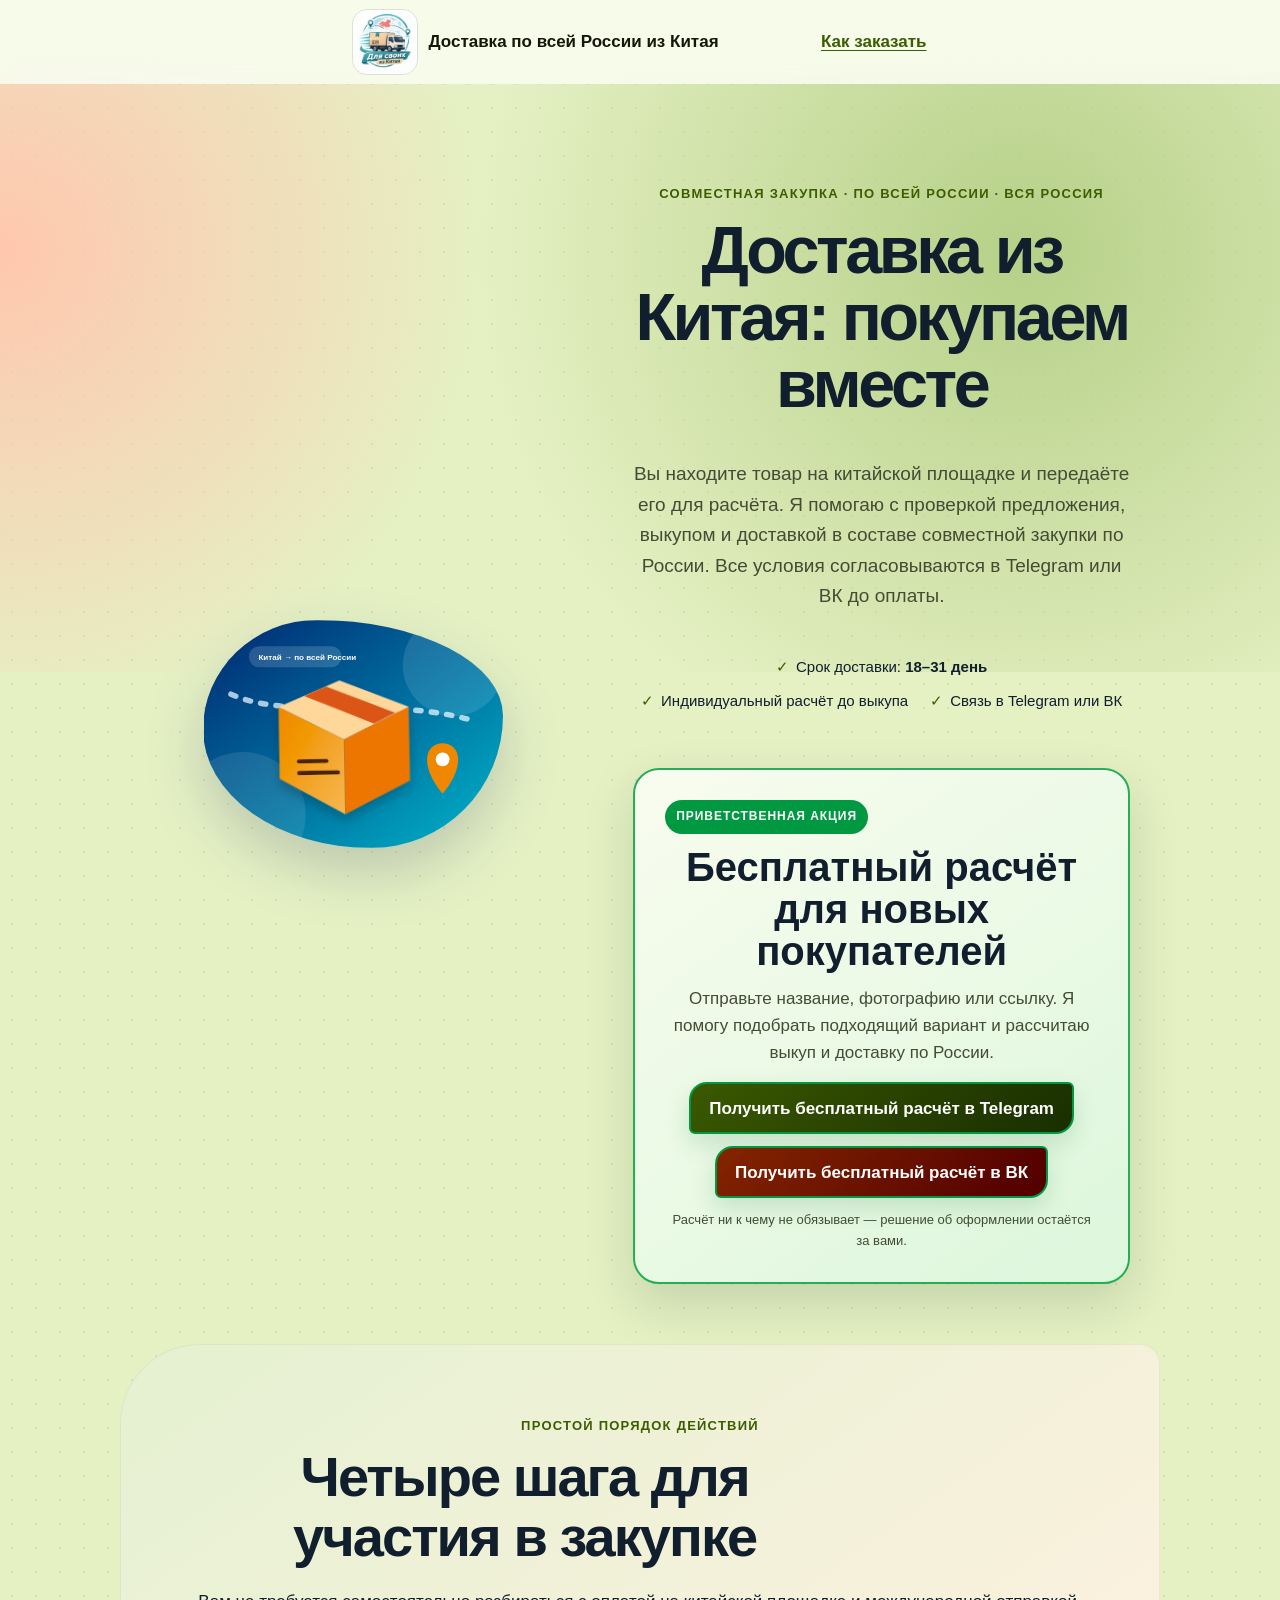
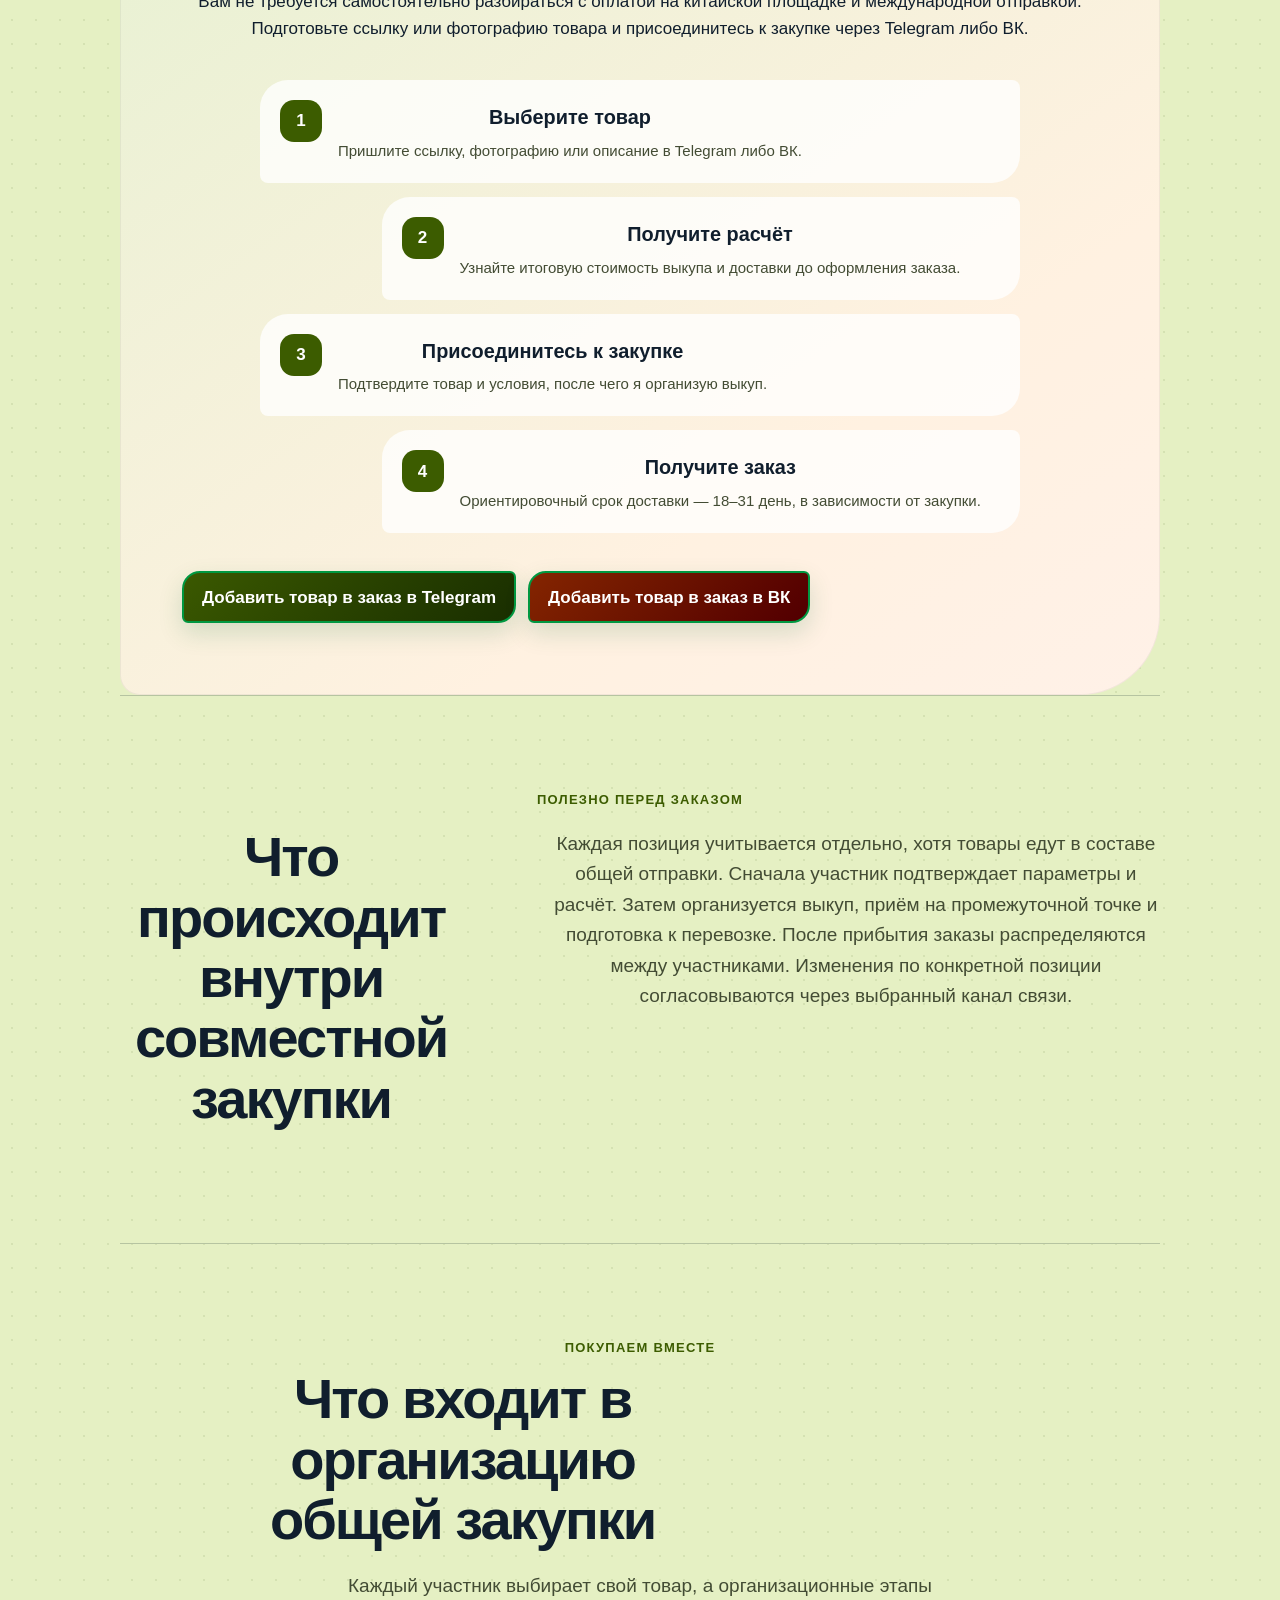
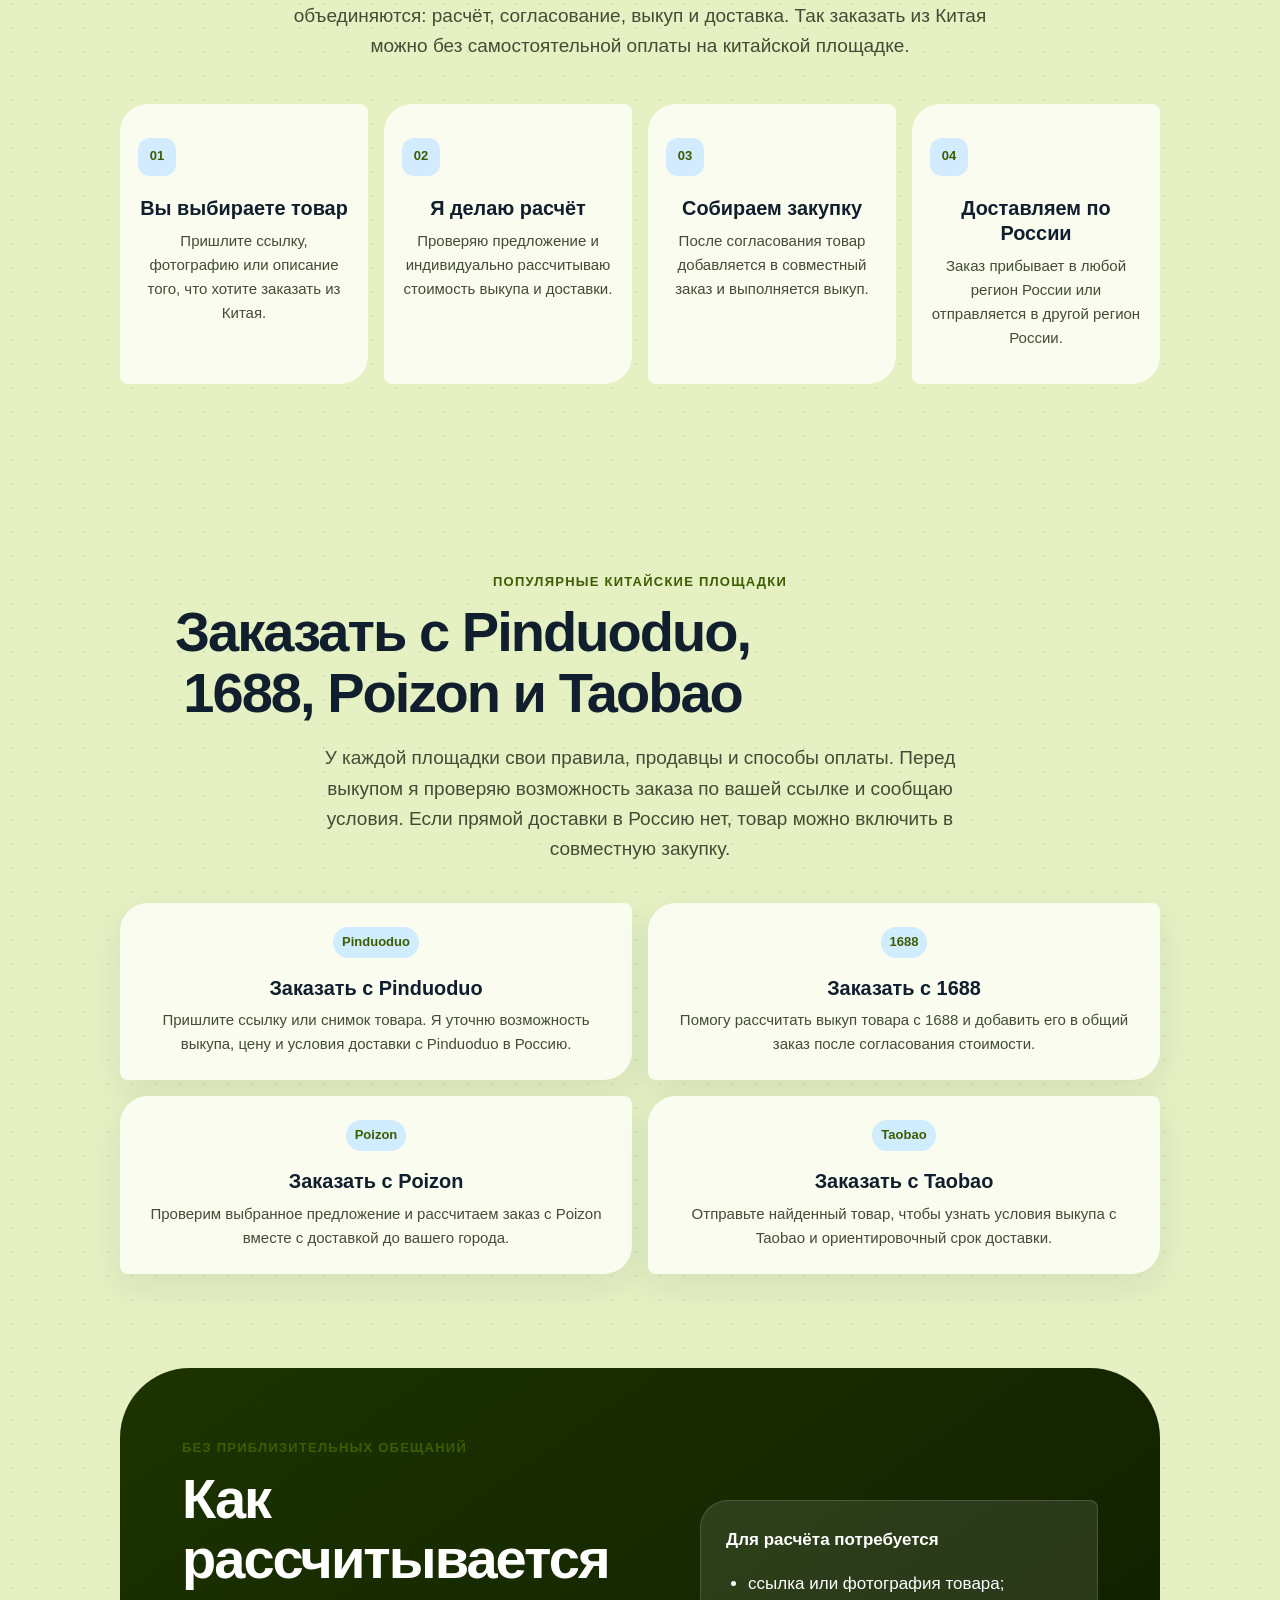
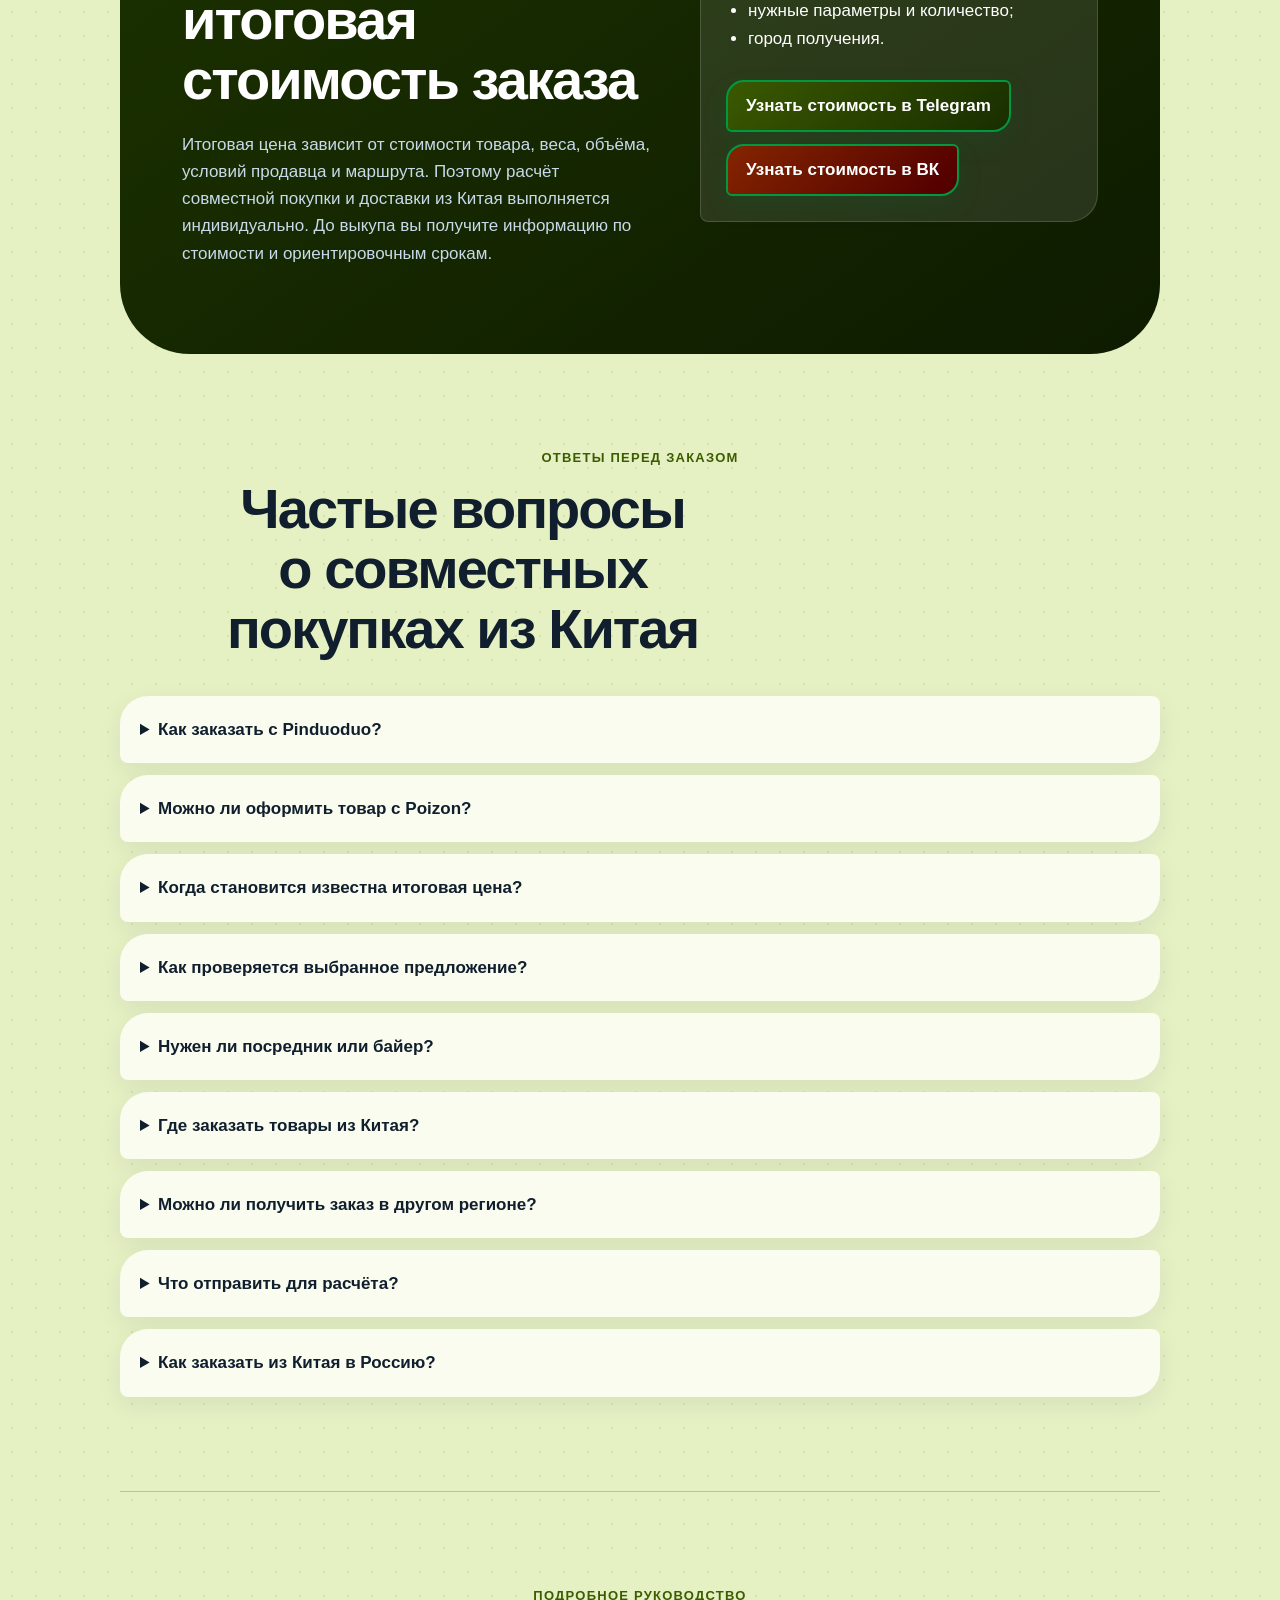
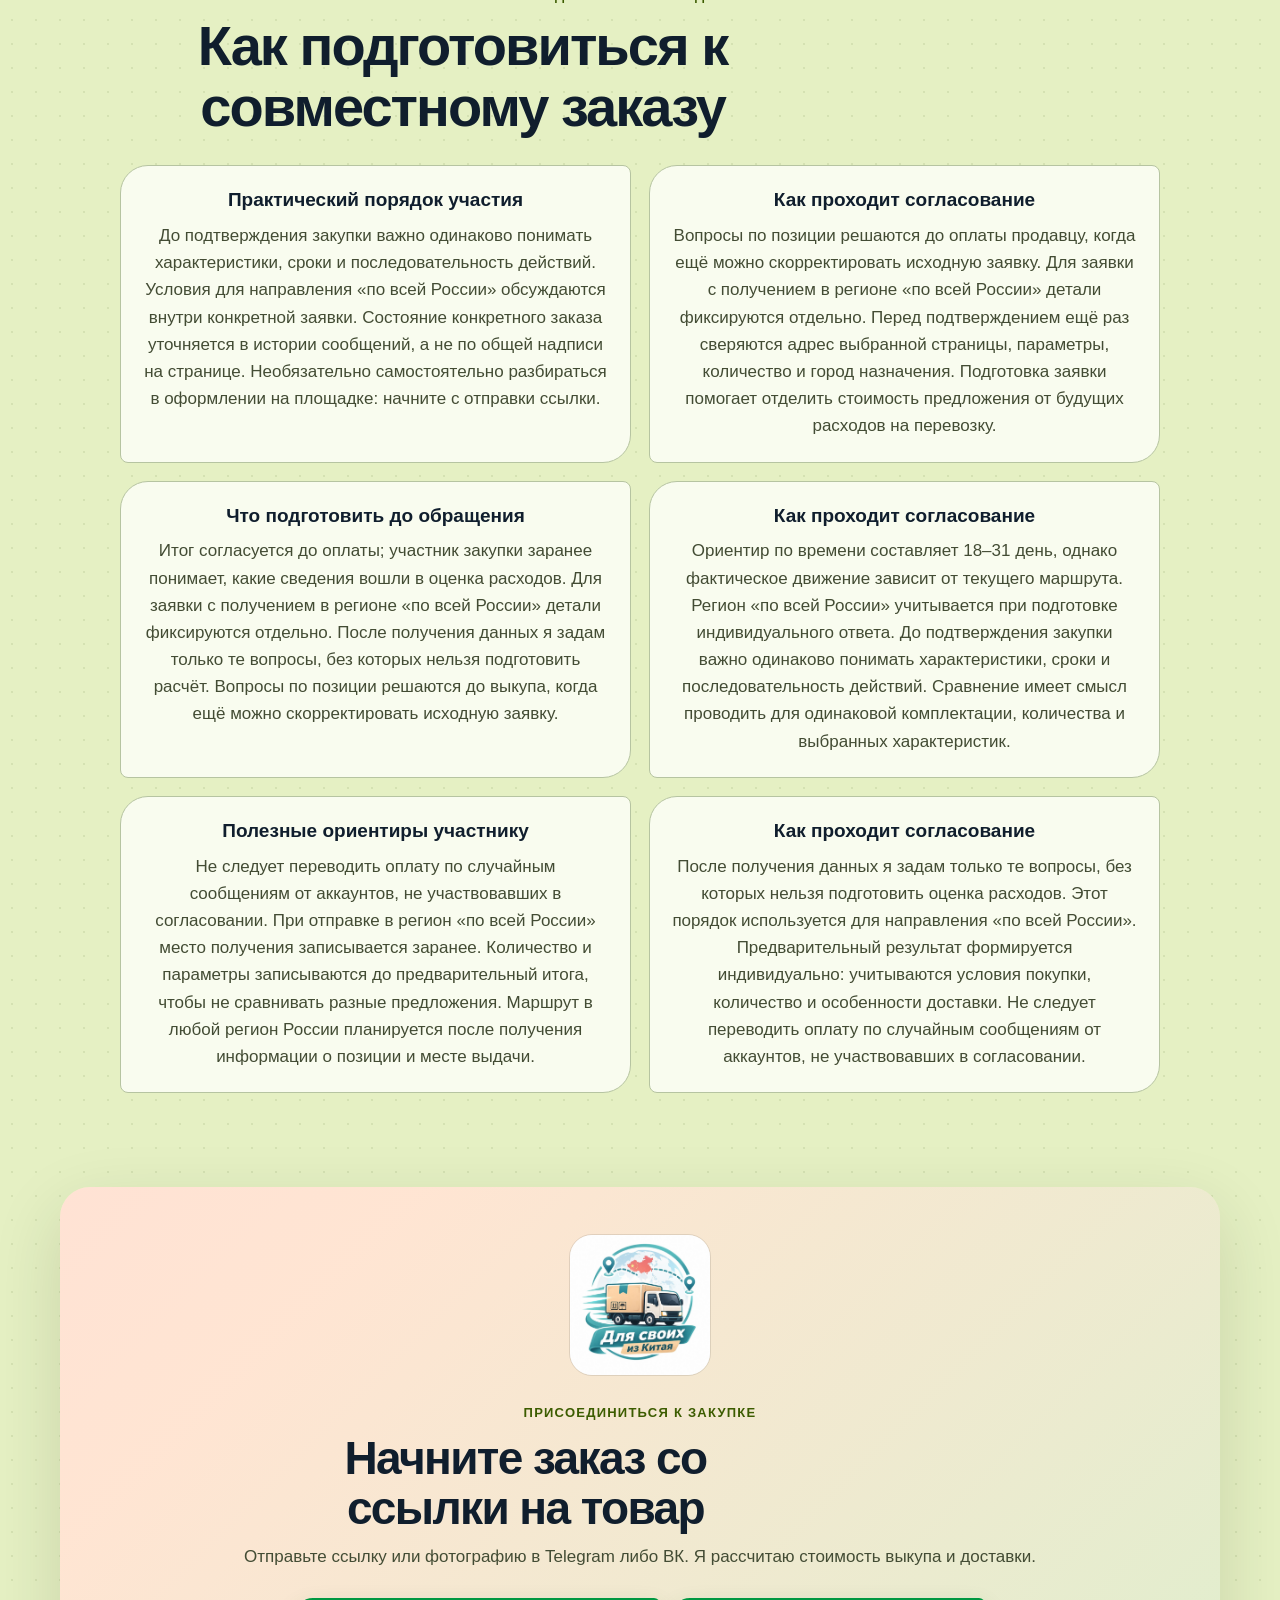
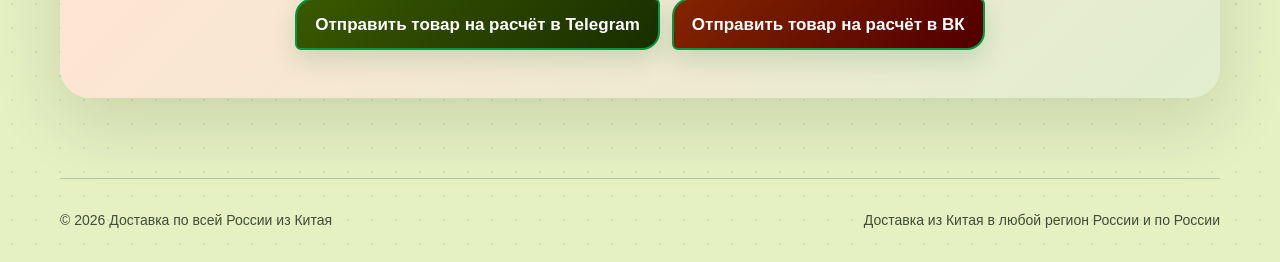
==== commit 0fdf5376: "Обновление сайта через SiteMaster" ====
--- a/index.html
+++ b/index.html
@@ -6,7 +6,7 @@
   <title>Доставка из Китая — совместные заказы, выкуп и доставка по России</title>
   <meta name="description" content="Совместная доставка из Китая в любой регион России и по России: индивидуальный расчёт, согласование, выкуп и отправка заказа. Ориентировочный срок — 18–31 день.">
   <link rel="canonical" href="https://dostavka-iz-kitaya-rostov.vercel.app/">
-  <link rel="icon" href="/favicon.png" type="image/png" sizes="120x120">
+  <link rel="icon" href="/favicon.ico?v=truck-20260818" type="image/x-icon">
   <meta property="og:type" content="website">
   <meta property="og:title" content="Доставка из Китая для совместных заказов — Доставка по всей России из Китая">
   <meta property="og:description" content="Совместные заказы из Китая: вы выбираете товар — я помогаю с расчётом, выкупом и доставкой в любой регион России и по всей России.">
@@ -63,7 +63,13 @@
           <li>Индивидуальный расчёт до выкупа</li>
           <li>Связь в Telegram или ВК</li>
         </ul>
-        <div class="cta-row"><a class="cta cta--tg" data-goal="telegram_hero" href="https://t.me/dlyasvoihchina" target="_blank" rel="noopener">Присоединиться к закупке в Telegram</a><a class="cta cta--vk" data-goal="vk_hero" href="https://vk.ru/dlyasvoihchina" target="_blank" rel="noopener">Присоединиться к закупке в ВК</a></div>
+        <aside class="promo" aria-labelledby="promo-title">
+          <span class="promo__badge">Приветственная акция</span>
+          <h2 id="promo-title">Бесплатный расчёт для новых покупателей</h2>
+          <p>Отправьте название, фотографию или ссылку. Я помогу подобрать подходящий вариант и рассчитаю выкуп и доставку по России.</p>
+          <div class="cta-row"><a class="cta cta--tg" data-goal="telegram_promo" href="https://t.me/dlyasvoihchina" target="_blank" rel="noopener">Получить бесплатный расчёт в Telegram</a><a class="cta cta--vk" data-goal="vk_promo" href="https://vk.ru/dlyasvoihchina" target="_blank" rel="noopener">Получить бесплатный расчёт в ВК</a></div>
+          <small>Расчёт ни к чему не обязывает — решение об оформлении остаётся за вами.</small>
+        </aside>
       </div>
       <div class="hero__visual"><img src="assets/cover.svg" alt="Доставка по всей России из Китая: доставка из Китая в любой регион России"></div>
     </section></sm0e5d71d08-244-4></sm0e5d71d08-244-3></sm0e5d71d08-244-2></sm0e5d71d08-244-1></sm0e5d71d08-235-4></sm0e5d71d08-235-3></sm0e5d71d08-235-2></sm0e5d71d08-235-1></sm0e5d71d08-226-4></sm0e5d71d08-226-3></sm0e5d71d08-226-2></sm0e5d71d08-226-1></sm0e5d71d08-217-4></sm0e5d71d08-217-3></sm0e5d71d08-217-2></sm0e5d71d08-217-1></sm0e5d71d08-208-4></sm0e5d71d08-208-3></sm0e5d71d08-208-2></sm0e5d71d08-208-1></sm0e5d71d08-199-4></sm0e5d71d08-199-3></sm0e5d71d08-199-2></sm0e5d71d08-199-1></sm0e5d71d08-190-4></sm0e5d71d08-190-3></sm0e5d71d08-190-2></sm0e5d71d08-190-1></sm0e5d71d08-181-4></sm0e5d71d08-181-3></sm0e5d71d08-181-2></sm0e5d71d08-181-1></sm0e5d71d08-172-4></sm0e5d71d08-172-3></sm0e5d71d08-172-2></sm0e5d71d08-172-1></sm0e5d71d08-163-4></sm0e5d71d08-163-3></sm0e5d71d08-163-2></sm0e5d71d08-163-1></sm0e5d71d08-154-4></sm0e5d71d08-154-3></sm0e5d71d08-154-2></sm0e5d71d08-154-1></sm0e5d71d08-145-4></sm0e5d71d08-145-3></sm0e5d71d08-145-2></sm0e5d71d08-145-1></sm0e5d71d08-136-4></sm0e5d71d08-136-3></sm0e5d71d08-136-2></sm0e5d71d08-136-1></sm0e5d71d08-127-4></sm0e5d71d08-127-3></sm0e5d71d08-127-2></sm0e5d71d08-127-1></sm0e5d71d08-118-4></sm0e5d71d08-118-3></sm0e5d71d08-118-2></sm0e5d71d08-118-1></sm0e5d71d08-109-4></sm0e5d71d08-109-3></sm0e5d71d08-109-2></sm0e5d71d08-109-1></sm0e5d71d08-100-4></sm0e5d71d08-100-3></sm0e5d71d08-100-2></sm0e5d71d08-100-1></sm0e5d71d08-91-4></sm0e5d71d08-91-3></sm0e5d71d08-91-2></sm0e5d71d08-91-1></sm0e5d71d08-82-4></sm0e5d71d08-82-3></sm0e5d71d08-82-2></sm0e5d71d08-82-1></sm0e5d71d08-73-4></sm0e5d71d08-73-3></sm0e5d71d08-73-2></sm0e5d71d08-73-1></sm0e5d71d08-64-4></sm0e5d71d08-64-3></sm0e5d71d08-64-2></sm0e5d71d08-64-1></sm0e5d71d08-55-4></sm0e5d71d08-55-3></sm0e5d71d08-55-2></sm0e5d71d08-55-1></sm0e5d71d08-46-4></sm0e5d71d08-46-3></sm0e5d71d08-46-2></sm0e5d71d08-46-1></sm0e5d71d08-37-4></sm0e5d71d08-37-3></sm0e5d71d08-37-2></sm0e5d71d08-37-1></sm0e5d71d08-28-4></sm0e5d71d08-28-3></sm0e5d71d08-28-2></sm0e5d71d08-28-1></sm0e5d71d08-19-4></sm0e5d71d08-19-3></sm0e5d71d08-19-2></sm0e5d71d08-19-1></sm0e5d71d08-10-4></sm0e5d71d08-10-3></sm0e5d71d08-10-2></sm0e5d71d08-10-1></sm0e5d71d08-1-4></sm0e5d71d08-1-3></sm0e5d71d08-1-2></sm0e5d71d08-1-1>
--- a/styles.css
+++ b/styles.css
@@ -39,148 +39,173 @@
 body.profile-4 .section h2, body.profile-8 .section h2 { --a50254cb18-361-1:ua50254cb181691;--a50254cb18-361-2:ua50254cb181692;--a50254cb18-361-3:ua50254cb181693;--a50254cb18-361-4:ua50254cb181694;--a50254cb18-361-5:ua50254cb181695;--a50254cb18-361-6:ua50254cb181696;--a50254cb18-361-7:ua50254cb181697;--a50254cb18-361-8:ua50254cb181698;--a50254cb18-361-9:ua50254cb181699;--a50254cb18-361-10:ua50254cb18169a;--a50254cb18-361-11:ua50254cb18169b;--a50254cb18-361-12:ua50254cb18169c;--a50254cb18-361-13:ua50254cb18169d;--a50254cb18-361-14:ua50254cb18169e;--a50254cb18-361-15:ua50254cb18169f;--a50254cb18-361-16:ua50254cb1816910;max-width: 28ch; }
 body.profile-5 .platform-grid, body.profile-7 .platform-grid { --a50254cb18-362-1:ua50254cb1816a1;--a50254cb18-362-2:ua50254cb1816a2;--a50254cb18-362-3:ua50254cb1816a3;--a50254cb18-362-4:ua50254cb1816a4;--a50254cb18-362-5:ua50254cb1816a5;--a50254cb18-362-6:ua50254cb1816a6;--a50254cb18-362-7:ua50254cb1816a7;--a50254cb18-362-8:ua50254cb1816a8;--a50254cb18-362-9:ua50254cb1816a9;--a50254cb18-362-10:ua50254cb1816aa;--a50254cb18-362-11:ua50254cb1816ab;--a50254cb18-362-12:ua50254cb1816ac;--a50254cb18-362-13:ua50254cb1816ad;--a50254cb18-362-14:ua50254cb1816ae;--a50254cb18-362-15:ua50254cb1816af;--a50254cb18-362-16:ua50254cb1816a10;grid-template-columns: 1fr 1fr; }
 body.profile-6 .section--comparison { --a50254cb18-363-1:ua50254cb1816b1;--a50254cb18-363-2:ua50254cb1816b2;--a50254cb18-363-3:ua50254cb1816b3;--a50254cb18-363-4:ua50254cb1816b4;--a50254cb18-363-5:ua50254cb1816b5;--a50254cb18-363-6:ua50254cb1816b6;--a50254cb18-363-7:ua50254cb1816b7;--a50254cb18-363-8:ua50254cb1816b8;--a50254cb18-363-9:ua50254cb1816b9;--a50254cb18-363-10:ua50254cb1816ba;--a50254cb18-363-11:ua50254cb1816bb;--a50254cb18-363-12:ua50254cb1816bc;--a50254cb18-363-13:ua50254cb1816bd;--a50254cb18-363-14:ua50254cb1816be;--a50254cb18-363-15:ua50254cb1816bf;--a50254cb18-363-16:ua50254cb1816b10;background: linear-gradient(145deg, oklch(.95 .04 285), oklch(.98 .03 35)); }
+.promo {
+  --a50254cb18-364-1:ua50254cb1816c1;--a50254cb18-364-2:ua50254cb1816c2;--a50254cb18-364-3:ua50254cb1816c3;--a50254cb18-364-4:ua50254cb1816c4;--a50254cb18-364-5:ua50254cb1816c5;--a50254cb18-364-6:ua50254cb1816c6;--a50254cb18-364-7:ua50254cb1816c7;--a50254cb18-364-8:ua50254cb1816c8;--a50254cb18-364-9:ua50254cb1816c9;--a50254cb18-364-10:ua50254cb1816ca;--a50254cb18-364-11:ua50254cb1816cb;--a50254cb18-364-12:ua50254cb1816cc;--a50254cb18-364-13:ua50254cb1816cd;--a50254cb18-364-14:ua50254cb1816ce;--a50254cb18-364-15:ua50254cb1816cf;--a50254cb18-364-16:ua50254cb1816c10;display: grid;
+  --a50254cb18-365-1:ua50254cb1816d1;--a50254cb18-365-2:ua50254cb1816d2;--a50254cb18-365-3:ua50254cb1816d3;--a50254cb18-365-4:ua50254cb1816d4;--a50254cb18-365-5:ua50254cb1816d5;--a50254cb18-365-6:ua50254cb1816d6;--a50254cb18-365-7:ua50254cb1816d7;--a50254cb18-365-8:ua50254cb1816d8;--a50254cb18-365-9:ua50254cb1816d9;--a50254cb18-365-10:ua50254cb1816da;--a50254cb18-365-11:ua50254cb1816db;--a50254cb18-365-12:ua50254cb1816dc;--a50254cb18-365-13:ua50254cb1816dd;--a50254cb18-365-14:ua50254cb1816de;--a50254cb18-365-15:ua50254cb1816df;--a50254cb18-365-16:ua50254cb1816d10;gap: 12px;
+  --a50254cb18-366-1:ua50254cb1816e1;--a50254cb18-366-2:ua50254cb1816e2;--a50254cb18-366-3:ua50254cb1816e3;--a50254cb18-366-4:ua50254cb1816e4;--a50254cb18-366-5:ua50254cb1816e5;--a50254cb18-366-6:ua50254cb1816e6;--a50254cb18-366-7:ua50254cb1816e7;--a50254cb18-366-8:ua50254cb1816e8;--a50254cb18-366-9:ua50254cb1816e9;--a50254cb18-366-10:ua50254cb1816ea;--a50254cb18-366-11:ua50254cb1816eb;--a50254cb18-366-12:ua50254cb1816ec;--a50254cb18-366-13:ua50254cb1816ed;--a50254cb18-366-14:ua50254cb1816ee;--a50254cb18-366-15:ua50254cb1816ef;--a50254cb18-366-16:ua50254cb1816e10;margin-top: 30px;
+  --a50254cb18-367-1:ua50254cb1816f1;--a50254cb18-367-2:ua50254cb1816f2;--a50254cb18-367-3:ua50254cb1816f3;--a50254cb18-367-4:ua50254cb1816f4;--a50254cb18-367-5:ua50254cb1816f5;--a50254cb18-367-6:ua50254cb1816f6;--a50254cb18-367-7:ua50254cb1816f7;--a50254cb18-367-8:ua50254cb1816f8;--a50254cb18-367-9:ua50254cb1816f9;--a50254cb18-367-10:ua50254cb1816fa;--a50254cb18-367-11:ua50254cb1816fb;--a50254cb18-367-12:ua50254cb1816fc;--a50254cb18-367-13:ua50254cb1816fd;--a50254cb18-367-14:ua50254cb1816fe;--a50254cb18-367-15:ua50254cb1816ff;--a50254cb18-367-16:ua50254cb1816f10;padding: clamp(20px, 3vw, 30px);
+  --a50254cb18-368-1:ua50254cb181701;--a50254cb18-368-2:ua50254cb181702;--a50254cb18-368-3:ua50254cb181703;--a50254cb18-368-4:ua50254cb181704;--a50254cb18-368-5:ua50254cb181705;--a50254cb18-368-6:ua50254cb181706;--a50254cb18-368-7:ua50254cb181707;--a50254cb18-368-8:ua50254cb181708;--a50254cb18-368-9:ua50254cb181709;--a50254cb18-368-10:ua50254cb18170a;--a50254cb18-368-11:ua50254cb18170b;--a50254cb18-368-12:ua50254cb18170c;--a50254cb18-368-13:ua50254cb18170d;--a50254cb18-368-14:ua50254cb18170e;--a50254cb18-368-15:ua50254cb18170f;--a50254cb18-368-16:ua50254cb1817010;border: 2px solid oklch(.66 .17 150);
+  --a50254cb18-369-1:ua50254cb181711;--a50254cb18-369-2:ua50254cb181712;--a50254cb18-369-3:ua50254cb181713;--a50254cb18-369-4:ua50254cb181714;--a50254cb18-369-5:ua50254cb181715;--a50254cb18-369-6:ua50254cb181716;--a50254cb18-369-7:ua50254cb181717;--a50254cb18-369-8:ua50254cb181718;--a50254cb18-369-9:ua50254cb181719;--a50254cb18-369-10:ua50254cb18171a;--a50254cb18-369-11:ua50254cb18171b;--a50254cb18-369-12:ua50254cb18171c;--a50254cb18-369-13:ua50254cb18171d;--a50254cb18-369-14:ua50254cb18171e;--a50254cb18-369-15:ua50254cb18171f;--a50254cb18-369-16:ua50254cb1817110;border-radius: 26px;
+  --a50254cb18-370-1:ua50254cb181721;--a50254cb18-370-2:ua50254cb181722;--a50254cb18-370-3:ua50254cb181723;--a50254cb18-370-4:ua50254cb181724;--a50254cb18-370-5:ua50254cb181725;--a50254cb18-370-6:ua50254cb181726;--a50254cb18-370-7:ua50254cb181727;--a50254cb18-370-8:ua50254cb181728;--a50254cb18-370-9:ua50254cb181729;--a50254cb18-370-10:ua50254cb18172a;--a50254cb18-370-11:ua50254cb18172b;--a50254cb18-370-12:ua50254cb18172c;--a50254cb18-370-13:ua50254cb18172d;--a50254cb18-370-14:ua50254cb18172e;--a50254cb18-370-15:ua50254cb18172f;--a50254cb18-370-16:ua50254cb1817210;background: linear-gradient(145deg, var(--surface), oklch(.95 .045 145));
+  --a50254cb18-371-1:ua50254cb181731;--a50254cb18-371-2:ua50254cb181732;--a50254cb18-371-3:ua50254cb181733;--a50254cb18-371-4:ua50254cb181734;--a50254cb18-371-5:ua50254cb181735;--a50254cb18-371-6:ua50254cb181736;--a50254cb18-371-7:ua50254cb181737;--a50254cb18-371-8:ua50254cb181738;--a50254cb18-371-9:ua50254cb181739;--a50254cb18-371-10:ua50254cb18173a;--a50254cb18-371-11:ua50254cb18173b;--a50254cb18-371-12:ua50254cb18173c;--a50254cb18-371-13:ua50254cb18173d;--a50254cb18-371-14:ua50254cb18173e;--a50254cb18-371-15:ua50254cb18173f;--a50254cb18-371-16:ua50254cb1817310;box-shadow: 0 20px 50px oklch(.35 .08 150 / .16), inset 0 1px white;
+}
+.promo__badge {
+  --a50254cb18-372-1:ua50254cb181741;--a50254cb18-372-2:ua50254cb181742;--a50254cb18-372-3:ua50254cb181743;--a50254cb18-372-4:ua50254cb181744;--a50254cb18-372-5:ua50254cb181745;--a50254cb18-372-6:ua50254cb181746;--a50254cb18-372-7:ua50254cb181747;--a50254cb18-372-8:ua50254cb181748;--a50254cb18-372-9:ua50254cb181749;--a50254cb18-372-10:ua50254cb18174a;--a50254cb18-372-11:ua50254cb18174b;--a50254cb18-372-12:ua50254cb18174c;--a50254cb18-372-13:ua50254cb18174d;--a50254cb18-372-14:ua50254cb18174e;--a50254cb18-372-15:ua50254cb18174f;--a50254cb18-372-16:ua50254cb1817410;justify-self: start;
+  --a50254cb18-373-1:ua50254cb181751;--a50254cb18-373-2:ua50254cb181752;--a50254cb18-373-3:ua50254cb181753;--a50254cb18-373-4:ua50254cb181754;--a50254cb18-373-5:ua50254cb181755;--a50254cb18-373-6:ua50254cb181756;--a50254cb18-373-7:ua50254cb181757;--a50254cb18-373-8:ua50254cb181758;--a50254cb18-373-9:ua50254cb181759;--a50254cb18-373-10:ua50254cb18175a;--a50254cb18-373-11:ua50254cb18175b;--a50254cb18-373-12:ua50254cb18175c;--a50254cb18-373-13:ua50254cb18175d;--a50254cb18-373-14:ua50254cb18175e;--a50254cb18-373-15:ua50254cb18175f;--a50254cb18-373-16:ua50254cb1817510;padding: 7px 11px;
+  --a50254cb18-374-1:ua50254cb181761;--a50254cb18-374-2:ua50254cb181762;--a50254cb18-374-3:ua50254cb181763;--a50254cb18-374-4:ua50254cb181764;--a50254cb18-374-5:ua50254cb181765;--a50254cb18-374-6:ua50254cb181766;--a50254cb18-374-7:ua50254cb181767;--a50254cb18-374-8:ua50254cb181768;--a50254cb18-374-9:ua50254cb181769;--a50254cb18-374-10:ua50254cb18176a;--a50254cb18-374-11:ua50254cb18176b;--a50254cb18-374-12:ua50254cb18176c;--a50254cb18-374-13:ua50254cb18176d;--a50254cb18-374-14:ua50254cb18176e;--a50254cb18-374-15:ua50254cb18176f;--a50254cb18-374-16:ua50254cb1817610;border-radius: 999px;
+  --a50254cb18-375-1:ua50254cb181771;--a50254cb18-375-2:ua50254cb181772;--a50254cb18-375-3:ua50254cb181773;--a50254cb18-375-4:ua50254cb181774;--a50254cb18-375-5:ua50254cb181775;--a50254cb18-375-6:ua50254cb181776;--a50254cb18-375-7:ua50254cb181777;--a50254cb18-375-8:ua50254cb181778;--a50254cb18-375-9:ua50254cb181779;--a50254cb18-375-10:ua50254cb18177a;--a50254cb18-375-11:ua50254cb18177b;--a50254cb18-375-12:ua50254cb18177c;--a50254cb18-375-13:ua50254cb18177d;--a50254cb18-375-14:ua50254cb18177e;--a50254cb18-375-15:ua50254cb18177f;--a50254cb18-375-16:ua50254cb1817710;background: oklch(.59 .17 150);
+  --a50254cb18-376-1:ua50254cb181781;--a50254cb18-376-2:ua50254cb181782;--a50254cb18-376-3:ua50254cb181783;--a50254cb18-376-4:ua50254cb181784;--a50254cb18-376-5:ua50254cb181785;--a50254cb18-376-6:ua50254cb181786;--a50254cb18-376-7:ua50254cb181787;--a50254cb18-376-8:ua50254cb181788;--a50254cb18-376-9:ua50254cb181789;--a50254cb18-376-10:ua50254cb18178a;--a50254cb18-376-11:ua50254cb18178b;--a50254cb18-376-12:ua50254cb18178c;--a50254cb18-376-13:ua50254cb18178d;--a50254cb18-376-14:ua50254cb18178e;--a50254cb18-376-15:ua50254cb18178f;--a50254cb18-376-16:ua50254cb1817810;color: white;
+  --a50254cb18-377-1:ua50254cb181791;--a50254cb18-377-2:ua50254cb181792;--a50254cb18-377-3:ua50254cb181793;--a50254cb18-377-4:ua50254cb181794;--a50254cb18-377-5:ua50254cb181795;--a50254cb18-377-6:ua50254cb181796;--a50254cb18-377-7:ua50254cb181797;--a50254cb18-377-8:ua50254cb181798;--a50254cb18-377-9:ua50254cb181799;--a50254cb18-377-10:ua50254cb18179a;--a50254cb18-377-11:ua50254cb18179b;--a50254cb18-377-12:ua50254cb18179c;--a50254cb18-377-13:ua50254cb18179d;--a50254cb18-377-14:ua50254cb18179e;--a50254cb18-377-15:ua50254cb18179f;--a50254cb18-377-16:ua50254cb1817910;font-size: 12px;
+  --a50254cb18-378-1:ua50254cb1817a1;--a50254cb18-378-2:ua50254cb1817a2;--a50254cb18-378-3:ua50254cb1817a3;--a50254cb18-378-4:ua50254cb1817a4;--a50254cb18-378-5:ua50254cb1817a5;--a50254cb18-378-6:ua50254cb1817a6;--a50254cb18-378-7:ua50254cb1817a7;--a50254cb18-378-8:ua50254cb1817a8;--a50254cb18-378-9:ua50254cb1817a9;--a50254cb18-378-10:ua50254cb1817aa;--a50254cb18-378-11:ua50254cb1817ab;--a50254cb18-378-12:ua50254cb1817ac;--a50254cb18-378-13:ua50254cb1817ad;--a50254cb18-378-14:ua50254cb1817ae;--a50254cb18-378-15:ua50254cb1817af;--a50254cb18-378-16:ua50254cb1817a10;font-weight: 850;
+  --a50254cb18-379-1:ua50254cb1817b1;--a50254cb18-379-2:ua50254cb1817b2;--a50254cb18-379-3:ua50254cb1817b3;--a50254cb18-379-4:ua50254cb1817b4;--a50254cb18-379-5:ua50254cb1817b5;--a50254cb18-379-6:ua50254cb1817b6;--a50254cb18-379-7:ua50254cb1817b7;--a50254cb18-379-8:ua50254cb1817b8;--a50254cb18-379-9:ua50254cb1817b9;--a50254cb18-379-10:ua50254cb1817ba;--a50254cb18-379-11:ua50254cb1817bb;--a50254cb18-379-12:ua50254cb1817bc;--a50254cb18-379-13:ua50254cb1817bd;--a50254cb18-379-14:ua50254cb1817be;--a50254cb18-379-15:ua50254cb1817bf;--a50254cb18-379-16:ua50254cb1817b10;letter-spacing: .08em;
+  --a50254cb18-380-1:ua50254cb1817c1;--a50254cb18-380-2:ua50254cb1817c2;--a50254cb18-380-3:ua50254cb1817c3;--a50254cb18-380-4:ua50254cb1817c4;--a50254cb18-380-5:ua50254cb1817c5;--a50254cb18-380-6:ua50254cb1817c6;--a50254cb18-380-7:ua50254cb1817c7;--a50254cb18-380-8:ua50254cb1817c8;--a50254cb18-380-9:ua50254cb1817c9;--a50254cb18-380-10:ua50254cb1817ca;--a50254cb18-380-11:ua50254cb1817cb;--a50254cb18-380-12:ua50254cb1817cc;--a50254cb18-380-13:ua50254cb1817cd;--a50254cb18-380-14:ua50254cb1817ce;--a50254cb18-380-15:ua50254cb1817cf;--a50254cb18-380-16:ua50254cb1817c10;text-transform: uppercase;
+}
+.promo h2 { --a50254cb18-381-1:ua50254cb1817d1;--a50254cb18-381-2:ua50254cb1817d2;--a50254cb18-381-3:ua50254cb1817d3;--a50254cb18-381-4:ua50254cb1817d4;--a50254cb18-381-5:ua50254cb1817d5;--a50254cb18-381-6:ua50254cb1817d6;--a50254cb18-381-7:ua50254cb1817d7;--a50254cb18-381-8:ua50254cb1817d8;--a50254cb18-381-9:ua50254cb1817d9;--a50254cb18-381-10:ua50254cb1817da;--a50254cb18-381-11:ua50254cb1817db;--a50254cb18-381-12:ua50254cb1817dc;--a50254cb18-381-13:ua50254cb1817dd;--a50254cb18-381-14:ua50254cb1817de;--a50254cb18-381-15:ua50254cb1817df;--a50254cb18-381-16:ua50254cb1817d10;margin: 0; --a50254cb18-382-1:ua50254cb1817e1;--a50254cb18-382-2:ua50254cb1817e2;--a50254cb18-382-3:ua50254cb1817e3;--a50254cb18-382-4:ua50254cb1817e4;--a50254cb18-382-5:ua50254cb1817e5;--a50254cb18-382-6:ua50254cb1817e6;--a50254cb18-382-7:ua50254cb1817e7;--a50254cb18-382-8:ua50254cb1817e8;--a50254cb18-382-9:ua50254cb1817e9;--a50254cb18-382-10:ua50254cb1817ea;--a50254cb18-382-11:ua50254cb1817eb;--a50254cb18-382-12:ua50254cb1817ec;--a50254cb18-382-13:ua50254cb1817ed;--a50254cb18-382-14:ua50254cb1817ee;--a50254cb18-382-15:ua50254cb1817ef;--a50254cb18-382-16:ua50254cb1817e10;font-size: clamp(26px, 3.2vw, 40px); --a50254cb18-383-1:ua50254cb1817f1;--a50254cb18-383-2:ua50254cb1817f2;--a50254cb18-383-3:ua50254cb1817f3;--a50254cb18-383-4:ua50254cb1817f4;--a50254cb18-383-5:ua50254cb1817f5;--a50254cb18-383-6:ua50254cb1817f6;--a50254cb18-383-7:ua50254cb1817f7;--a50254cb18-383-8:ua50254cb1817f8;--a50254cb18-383-9:ua50254cb1817f9;--a50254cb18-383-10:ua50254cb1817fa;--a50254cb18-383-11:ua50254cb1817fb;--a50254cb18-383-12:ua50254cb1817fc;--a50254cb18-383-13:ua50254cb1817fd;--a50254cb18-383-14:ua50254cb1817fe;--a50254cb18-383-15:ua50254cb1817ff;--a50254cb18-383-16:ua50254cb1817f10;line-height: 1.06; }
+.promo p { --a50254cb18-384-1:ua50254cb181801;--a50254cb18-384-2:ua50254cb181802;--a50254cb18-384-3:ua50254cb181803;--a50254cb18-384-4:ua50254cb181804;--a50254cb18-384-5:ua50254cb181805;--a50254cb18-384-6:ua50254cb181806;--a50254cb18-384-7:ua50254cb181807;--a50254cb18-384-8:ua50254cb181808;--a50254cb18-384-9:ua50254cb181809;--a50254cb18-384-10:ua50254cb18180a;--a50254cb18-384-11:ua50254cb18180b;--a50254cb18-384-12:ua50254cb18180c;--a50254cb18-384-13:ua50254cb18180d;--a50254cb18-384-14:ua50254cb18180e;--a50254cb18-384-15:ua50254cb18180f;--a50254cb18-384-16:ua50254cb1818010;margin: 0; --a50254cb18-385-1:ua50254cb181811;--a50254cb18-385-2:ua50254cb181812;--a50254cb18-385-3:ua50254cb181813;--a50254cb18-385-4:ua50254cb181814;--a50254cb18-385-5:ua50254cb181815;--a50254cb18-385-6:ua50254cb181816;--a50254cb18-385-7:ua50254cb181817;--a50254cb18-385-8:ua50254cb181818;--a50254cb18-385-9:ua50254cb181819;--a50254cb18-385-10:ua50254cb18181a;--a50254cb18-385-11:ua50254cb18181b;--a50254cb18-385-12:ua50254cb18181c;--a50254cb18-385-13:ua50254cb18181d;--a50254cb18-385-14:ua50254cb18181e;--a50254cb18-385-15:ua50254cb18181f;--a50254cb18-385-16:ua50254cb1818110;color: var(--muted); --a50254cb18-386-1:ua50254cb181821;--a50254cb18-386-2:ua50254cb181822;--a50254cb18-386-3:ua50254cb181823;--a50254cb18-386-4:ua50254cb181824;--a50254cb18-386-5:ua50254cb181825;--a50254cb18-386-6:ua50254cb181826;--a50254cb18-386-7:ua50254cb181827;--a50254cb18-386-8:ua50254cb181828;--a50254cb18-386-9:ua50254cb181829;--a50254cb18-386-10:ua50254cb18182a;--a50254cb18-386-11:ua50254cb18182b;--a50254cb18-386-12:ua50254cb18182c;--a50254cb18-386-13:ua50254cb18182d;--a50254cb18-386-14:ua50254cb18182e;--a50254cb18-386-15:ua50254cb18182f;--a50254cb18-386-16:ua50254cb1818210;font-size: 17px; }
+.promo small { --a50254cb18-387-1:ua50254cb181831;--a50254cb18-387-2:ua50254cb181832;--a50254cb18-387-3:ua50254cb181833;--a50254cb18-387-4:ua50254cb181834;--a50254cb18-387-5:ua50254cb181835;--a50254cb18-387-6:ua50254cb181836;--a50254cb18-387-7:ua50254cb181837;--a50254cb18-387-8:ua50254cb181838;--a50254cb18-387-9:ua50254cb181839;--a50254cb18-387-10:ua50254cb18183a;--a50254cb18-387-11:ua50254cb18183b;--a50254cb18-387-12:ua50254cb18183c;--a50254cb18-387-13:ua50254cb18183d;--a50254cb18-387-14:ua50254cb18183e;--a50254cb18-387-15:ua50254cb18183f;--a50254cb18-387-16:ua50254cb1818310;color: var(--muted); --a50254cb18-388-1:ua50254cb181841;--a50254cb18-388-2:ua50254cb181842;--a50254cb18-388-3:ua50254cb181843;--a50254cb18-388-4:ua50254cb181844;--a50254cb18-388-5:ua50254cb181845;--a50254cb18-388-6:ua50254cb181846;--a50254cb18-388-7:ua50254cb181847;--a50254cb18-388-8:ua50254cb181848;--a50254cb18-388-9:ua50254cb181849;--a50254cb18-388-10:ua50254cb18184a;--a50254cb18-388-11:ua50254cb18184b;--a50254cb18-388-12:ua50254cb18184c;--a50254cb18-388-13:ua50254cb18184d;--a50254cb18-388-14:ua50254cb18184e;--a50254cb18-388-15:ua50254cb18184f;--a50254cb18-388-16:ua50254cb1818410;font-size: 13px; }
+.promo .cta-row { --a50254cb18-389-1:ua50254cb181851;--a50254cb18-389-2:ua50254cb181852;--a50254cb18-389-3:ua50254cb181853;--a50254cb18-389-4:ua50254cb181854;--a50254cb18-389-5:ua50254cb181855;--a50254cb18-389-6:ua50254cb181856;--a50254cb18-389-7:ua50254cb181857;--a50254cb18-389-8:ua50254cb181858;--a50254cb18-389-9:ua50254cb181859;--a50254cb18-389-10:ua50254cb18185a;--a50254cb18-389-11:ua50254cb18185b;--a50254cb18-389-12:ua50254cb18185c;--a50254cb18-389-13:ua50254cb18185d;--a50254cb18-389-14:ua50254cb18185e;--a50254cb18-389-15:ua50254cb18185f;--a50254cb18-389-16:ua50254cb1818510;margin-top: 4px; }
 .cta {
-  --a50254cb18-364-1:ua50254cb1816c1;--a50254cb18-364-2:ua50254cb1816c2;--a50254cb18-364-3:ua50254cb1816c3;--a50254cb18-364-4:ua50254cb1816c4;--a50254cb18-364-5:ua50254cb1816c5;--a50254cb18-364-6:ua50254cb1816c6;--a50254cb18-364-7:ua50254cb1816c7;--a50254cb18-364-8:ua50254cb1816c8;--a50254cb18-364-9:ua50254cb1816c9;--a50254cb18-364-10:ua50254cb1816ca;--a50254cb18-364-11:ua50254cb1816cb;--a50254cb18-364-12:ua50254cb1816cc;--a50254cb18-364-13:ua50254cb1816cd;--a50254cb18-364-14:ua50254cb1816ce;--a50254cb18-364-15:ua50254cb1816cf;--a50254cb18-364-16:ua50254cb1816c10;padding: 10px 18px;
-  --a50254cb18-365-1:ua50254cb1816d1;--a50254cb18-365-2:ua50254cb1816d2;--a50254cb18-365-3:ua50254cb1816d3;--a50254cb18-365-4:ua50254cb1816d4;--a50254cb18-365-5:ua50254cb1816d5;--a50254cb18-365-6:ua50254cb1816d6;--a50254cb18-365-7:ua50254cb1816d7;--a50254cb18-365-8:ua50254cb1816d8;--a50254cb18-365-9:ua50254cb1816d9;--a50254cb18-365-10:ua50254cb1816da;--a50254cb18-365-11:ua50254cb1816db;--a50254cb18-365-12:ua50254cb1816dc;--a50254cb18-365-13:ua50254cb1816dd;--a50254cb18-365-14:ua50254cb1816de;--a50254cb18-365-15:ua50254cb1816df;--a50254cb18-365-16:ua50254cb1816d10;border: 2px solid oklch(.59 .17 150);
-  --a50254cb18-366-1:ua50254cb1816e1;--a50254cb18-366-2:ua50254cb1816e2;--a50254cb18-366-3:ua50254cb1816e3;--a50254cb18-366-4:ua50254cb1816e4;--a50254cb18-366-5:ua50254cb1816e5;--a50254cb18-366-6:ua50254cb1816e6;--a50254cb18-366-7:ua50254cb1816e7;--a50254cb18-366-8:ua50254cb1816e8;--a50254cb18-366-9:ua50254cb1816e9;--a50254cb18-366-10:ua50254cb1816ea;--a50254cb18-366-11:ua50254cb1816eb;--a50254cb18-366-12:ua50254cb1816ec;--a50254cb18-366-13:ua50254cb1816ed;--a50254cb18-366-14:ua50254cb1816ee;--a50254cb18-366-15:ua50254cb1816ef;--a50254cb18-366-16:ua50254cb1816e10;box-shadow: 0 10px 24px oklch(.46 .12 150 / .16);
-  --a50254cb18-367-1:ua50254cb1816f1;--a50254cb18-367-2:ua50254cb1816f2;--a50254cb18-367-3:ua50254cb1816f3;--a50254cb18-367-4:ua50254cb1816f4;--a50254cb18-367-5:ua50254cb1816f5;--a50254cb18-367-6:ua50254cb1816f6;--a50254cb18-367-7:ua50254cb1816f7;--a50254cb18-367-8:ua50254cb1816f8;--a50254cb18-367-9:ua50254cb1816f9;--a50254cb18-367-10:ua50254cb1816fa;--a50254cb18-367-11:ua50254cb1816fb;--a50254cb18-367-12:ua50254cb1816fc;--a50254cb18-367-13:ua50254cb1816fd;--a50254cb18-367-14:ua50254cb1816fe;--a50254cb18-367-15:ua50254cb1816ff;--a50254cb18-367-16:ua50254cb1816f10;transition-property: scale, box-shadow, background-color, border-color;
+  --a50254cb18-390-1:ua50254cb181861;--a50254cb18-390-2:ua50254cb181862;--a50254cb18-390-3:ua50254cb181863;--a50254cb18-390-4:ua50254cb181864;--a50254cb18-390-5:ua50254cb181865;--a50254cb18-390-6:ua50254cb181866;--a50254cb18-390-7:ua50254cb181867;--a50254cb18-390-8:ua50254cb181868;--a50254cb18-390-9:ua50254cb181869;--a50254cb18-390-10:ua50254cb18186a;--a50254cb18-390-11:ua50254cb18186b;--a50254cb18-390-12:ua50254cb18186c;--a50254cb18-390-13:ua50254cb18186d;--a50254cb18-390-14:ua50254cb18186e;--a50254cb18-390-15:ua50254cb18186f;--a50254cb18-390-16:ua50254cb1818610;padding: 10px 18px;
+  --a50254cb18-391-1:ua50254cb181871;--a50254cb18-391-2:ua50254cb181872;--a50254cb18-391-3:ua50254cb181873;--a50254cb18-391-4:ua50254cb181874;--a50254cb18-391-5:ua50254cb181875;--a50254cb18-391-6:ua50254cb181876;--a50254cb18-391-7:ua50254cb181877;--a50254cb18-391-8:ua50254cb181878;--a50254cb18-391-9:ua50254cb181879;--a50254cb18-391-10:ua50254cb18187a;--a50254cb18-391-11:ua50254cb18187b;--a50254cb18-391-12:ua50254cb18187c;--a50254cb18-391-13:ua50254cb18187d;--a50254cb18-391-14:ua50254cb18187e;--a50254cb18-391-15:ua50254cb18187f;--a50254cb18-391-16:ua50254cb1818710;border: 2px solid oklch(.59 .17 150);
+  --a50254cb18-392-1:ua50254cb181881;--a50254cb18-392-2:ua50254cb181882;--a50254cb18-392-3:ua50254cb181883;--a50254cb18-392-4:ua50254cb181884;--a50254cb18-392-5:ua50254cb181885;--a50254cb18-392-6:ua50254cb181886;--a50254cb18-392-7:ua50254cb181887;--a50254cb18-392-8:ua50254cb181888;--a50254cb18-392-9:ua50254cb181889;--a50254cb18-392-10:ua50254cb18188a;--a50254cb18-392-11:ua50254cb18188b;--a50254cb18-392-12:ua50254cb18188c;--a50254cb18-392-13:ua50254cb18188d;--a50254cb18-392-14:ua50254cb18188e;--a50254cb18-392-15:ua50254cb18188f;--a50254cb18-392-16:ua50254cb1818810;box-shadow: 0 10px 24px oklch(.46 .12 150 / .16);
+  --a50254cb18-393-1:ua50254cb181891;--a50254cb18-393-2:ua50254cb181892;--a50254cb18-393-3:ua50254cb181893;--a50254cb18-393-4:ua50254cb181894;--a50254cb18-393-5:ua50254cb181895;--a50254cb18-393-6:ua50254cb181896;--a50254cb18-393-7:ua50254cb181897;--a50254cb18-393-8:ua50254cb181898;--a50254cb18-393-9:ua50254cb181899;--a50254cb18-393-10:ua50254cb18189a;--a50254cb18-393-11:ua50254cb18189b;--a50254cb18-393-12:ua50254cb18189c;--a50254cb18-393-13:ua50254cb18189d;--a50254cb18-393-14:ua50254cb18189e;--a50254cb18-393-15:ua50254cb18189f;--a50254cb18-393-16:ua50254cb1818910;transition-property: scale, box-shadow, background-color, border-color;
 }
 .cta:hover {
-  --a50254cb18-368-1:ua50254cb181701;--a50254cb18-368-2:ua50254cb181702;--a50254cb18-368-3:ua50254cb181703;--a50254cb18-368-4:ua50254cb181704;--a50254cb18-368-5:ua50254cb181705;--a50254cb18-368-6:ua50254cb181706;--a50254cb18-368-7:ua50254cb181707;--a50254cb18-368-8:ua50254cb181708;--a50254cb18-368-9:ua50254cb181709;--a50254cb18-368-10:ua50254cb18170a;--a50254cb18-368-11:ua50254cb18170b;--a50254cb18-368-12:ua50254cb18170c;--a50254cb18-368-13:ua50254cb18170d;--a50254cb18-368-14:ua50254cb18170e;--a50254cb18-368-15:ua50254cb18170f;--a50254cb18-368-16:ua50254cb1817010;border-color: oklch(.5 .17 150);
-  --a50254cb18-369-1:ua50254cb181711;--a50254cb18-369-2:ua50254cb181712;--a50254cb18-369-3:ua50254cb181713;--a50254cb18-369-4:ua50254cb181714;--a50254cb18-369-5:ua50254cb181715;--a50254cb18-369-6:ua50254cb181716;--a50254cb18-369-7:ua50254cb181717;--a50254cb18-369-8:ua50254cb181718;--a50254cb18-369-9:ua50254cb181719;--a50254cb18-369-10:ua50254cb18171a;--a50254cb18-369-11:ua50254cb18171b;--a50254cb18-369-12:ua50254cb18171c;--a50254cb18-369-13:ua50254cb18171d;--a50254cb18-369-14:ua50254cb18171e;--a50254cb18-369-15:ua50254cb18171f;--a50254cb18-369-16:ua50254cb1817110;box-shadow: 0 15px 30px oklch(.46 .12 150 / .24);
+  --a50254cb18-394-1:ua50254cb1818a1;--a50254cb18-394-2:ua50254cb1818a2;--a50254cb18-394-3:ua50254cb1818a3;--a50254cb18-394-4:ua50254cb1818a4;--a50254cb18-394-5:ua50254cb1818a5;--a50254cb18-394-6:ua50254cb1818a6;--a50254cb18-394-7:ua50254cb1818a7;--a50254cb18-394-8:ua50254cb1818a8;--a50254cb18-394-9:ua50254cb1818a9;--a50254cb18-394-10:ua50254cb1818aa;--a50254cb18-394-11:ua50254cb1818ab;--a50254cb18-394-12:ua50254cb1818ac;--a50254cb18-394-13:ua50254cb1818ad;--a50254cb18-394-14:ua50254cb1818ae;--a50254cb18-394-15:ua50254cb1818af;--a50254cb18-394-16:ua50254cb1818a10;border-color: oklch(.5 .17 150);
+  --a50254cb18-395-1:ua50254cb1818b1;--a50254cb18-395-2:ua50254cb1818b2;--a50254cb18-395-3:ua50254cb1818b3;--a50254cb18-395-4:ua50254cb1818b4;--a50254cb18-395-5:ua50254cb1818b5;--a50254cb18-395-6:ua50254cb1818b6;--a50254cb18-395-7:ua50254cb1818b7;--a50254cb18-395-8:ua50254cb1818b8;--a50254cb18-395-9:ua50254cb1818b9;--a50254cb18-395-10:ua50254cb1818ba;--a50254cb18-395-11:ua50254cb1818bb;--a50254cb18-395-12:ua50254cb1818bc;--a50254cb18-395-13:ua50254cb1818bd;--a50254cb18-395-14:ua50254cb1818be;--a50254cb18-395-15:ua50254cb1818bf;--a50254cb18-395-16:ua50254cb1818b10;box-shadow: 0 15px 30px oklch(.46 .12 150 / .24);
 }
 .cta--tg {
-  --a50254cb18-370-1:ua50254cb181721;--a50254cb18-370-2:ua50254cb181722;--a50254cb18-370-3:ua50254cb181723;--a50254cb18-370-4:ua50254cb181724;--a50254cb18-370-5:ua50254cb181725;--a50254cb18-370-6:ua50254cb181726;--a50254cb18-370-7:ua50254cb181727;--a50254cb18-370-8:ua50254cb181728;--a50254cb18-370-9:ua50254cb181729;--a50254cb18-370-10:ua50254cb18172a;--a50254cb18-370-11:ua50254cb18172b;--a50254cb18-370-12:ua50254cb18172c;--a50254cb18-370-13:ua50254cb18172d;--a50254cb18-370-14:ua50254cb18172e;--a50254cb18-370-15:ua50254cb18172f;--a50254cb18-370-16:ua50254cb1817210;background: linear-gradient(135deg,oklch(.67 .16 230),oklch(.5 .18 242));
-  --a50254cb18-371-1:ua50254cb181731;--a50254cb18-371-2:ua50254cb181732;--a50254cb18-371-3:ua50254cb181733;--a50254cb18-371-4:ua50254cb181734;--a50254cb18-371-5:ua50254cb181735;--a50254cb18-371-6:ua50254cb181736;--a50254cb18-371-7:ua50254cb181737;--a50254cb18-371-8:ua50254cb181738;--a50254cb18-371-9:ua50254cb181739;--a50254cb18-371-10:ua50254cb18173a;--a50254cb18-371-11:ua50254cb18173b;--a50254cb18-371-12:ua50254cb18173c;--a50254cb18-371-13:ua50254cb18173d;--a50254cb18-371-14:ua50254cb18173e;--a50254cb18-371-15:ua50254cb18173f;--a50254cb18-371-16:ua50254cb1817310;color: white;
+  --a50254cb18-396-1:ua50254cb1818c1;--a50254cb18-396-2:ua50254cb1818c2;--a50254cb18-396-3:ua50254cb1818c3;--a50254cb18-396-4:ua50254cb1818c4;--a50254cb18-396-5:ua50254cb1818c5;--a50254cb18-396-6:ua50254cb1818c6;--a50254cb18-396-7:ua50254cb1818c7;--a50254cb18-396-8:ua50254cb1818c8;--a50254cb18-396-9:ua50254cb1818c9;--a50254cb18-396-10:ua50254cb1818ca;--a50254cb18-396-11:ua50254cb1818cb;--a50254cb18-396-12:ua50254cb1818cc;--a50254cb18-396-13:ua50254cb1818cd;--a50254cb18-396-14:ua50254cb1818ce;--a50254cb18-396-15:ua50254cb1818cf;--a50254cb18-396-16:ua50254cb1818c10;background: linear-gradient(135deg,oklch(.67 .16 230),oklch(.5 .18 242));
+  --a50254cb18-397-1:ua50254cb1818d1;--a50254cb18-397-2:ua50254cb1818d2;--a50254cb18-397-3:ua50254cb1818d3;--a50254cb18-397-4:ua50254cb1818d4;--a50254cb18-397-5:ua50254cb1818d5;--a50254cb18-397-6:ua50254cb1818d6;--a50254cb18-397-7:ua50254cb1818d7;--a50254cb18-397-8:ua50254cb1818d8;--a50254cb18-397-9:ua50254cb1818d9;--a50254cb18-397-10:ua50254cb1818da;--a50254cb18-397-11:ua50254cb1818db;--a50254cb18-397-12:ua50254cb1818dc;--a50254cb18-397-13:ua50254cb1818dd;--a50254cb18-397-14:ua50254cb1818de;--a50254cb18-397-15:ua50254cb1818df;--a50254cb18-397-16:ua50254cb1818d10;color: white;
 }
 .cta--vk {
-  --a50254cb18-372-1:ua50254cb181741;--a50254cb18-372-2:ua50254cb181742;--a50254cb18-372-3:ua50254cb181743;--a50254cb18-372-4:ua50254cb181744;--a50254cb18-372-5:ua50254cb181745;--a50254cb18-372-6:ua50254cb181746;--a50254cb18-372-7:ua50254cb181747;--a50254cb18-372-8:ua50254cb181748;--a50254cb18-372-9:ua50254cb181749;--a50254cb18-372-10:ua50254cb18174a;--a50254cb18-372-11:ua50254cb18174b;--a50254cb18-372-12:ua50254cb18174c;--a50254cb18-372-13:ua50254cb18174d;--a50254cb18-372-14:ua50254cb18174e;--a50254cb18-372-15:ua50254cb18174f;--a50254cb18-372-16:ua50254cb1817410;background: linear-gradient(135deg,oklch(.57 .2 257),oklch(.42 .2 262));
-  --a50254cb18-373-1:ua50254cb181751;--a50254cb18-373-2:ua50254cb181752;--a50254cb18-373-3:ua50254cb181753;--a50254cb18-373-4:ua50254cb181754;--a50254cb18-373-5:ua50254cb181755;--a50254cb18-373-6:ua50254cb181756;--a50254cb18-373-7:ua50254cb181757;--a50254cb18-373-8:ua50254cb181758;--a50254cb18-373-9:ua50254cb181759;--a50254cb18-373-10:ua50254cb18175a;--a50254cb18-373-11:ua50254cb18175b;--a50254cb18-373-12:ua50254cb18175c;--a50254cb18-373-13:ua50254cb18175d;--a50254cb18-373-14:ua50254cb18175e;--a50254cb18-373-15:ua50254cb18175f;--a50254cb18-373-16:ua50254cb1817510;color: white;
+  --a50254cb18-398-1:ua50254cb1818e1;--a50254cb18-398-2:ua50254cb1818e2;--a50254cb18-398-3:ua50254cb1818e3;--a50254cb18-398-4:ua50254cb1818e4;--a50254cb18-398-5:ua50254cb1818e5;--a50254cb18-398-6:ua50254cb1818e6;--a50254cb18-398-7:ua50254cb1818e7;--a50254cb18-398-8:ua50254cb1818e8;--a50254cb18-398-9:ua50254cb1818e9;--a50254cb18-398-10:ua50254cb1818ea;--a50254cb18-398-11:ua50254cb1818eb;--a50254cb18-398-12:ua50254cb1818ec;--a50254cb18-398-13:ua50254cb1818ed;--a50254cb18-398-14:ua50254cb1818ee;--a50254cb18-398-15:ua50254cb1818ef;--a50254cb18-398-16:ua50254cb1818e10;background: linear-gradient(135deg,oklch(.57 .2 257),oklch(.42 .2 262));
+  --a50254cb18-399-1:ua50254cb1818f1;--a50254cb18-399-2:ua50254cb1818f2;--a50254cb18-399-3:ua50254cb1818f3;--a50254cb18-399-4:ua50254cb1818f4;--a50254cb18-399-5:ua50254cb1818f5;--a50254cb18-399-6:ua50254cb1818f6;--a50254cb18-399-7:ua50254cb1818f7;--a50254cb18-399-8:ua50254cb1818f8;--a50254cb18-399-9:ua50254cb1818f9;--a50254cb18-399-10:ua50254cb1818fa;--a50254cb18-399-11:ua50254cb1818fb;--a50254cb18-399-12:ua50254cb1818fc;--a50254cb18-399-13:ua50254cb1818fd;--a50254cb18-399-14:ua50254cb1818fe;--a50254cb18-399-15:ua50254cb1818ff;--a50254cb18-399-16:ua50254cb1818f10;color: white;
 }
 .cta--disabled {
-  --a50254cb18-374-1:ua50254cb181761;--a50254cb18-374-2:ua50254cb181762;--a50254cb18-374-3:ua50254cb181763;--a50254cb18-374-4:ua50254cb181764;--a50254cb18-374-5:ua50254cb181765;--a50254cb18-374-6:ua50254cb181766;--a50254cb18-374-7:ua50254cb181767;--a50254cb18-374-8:ua50254cb181768;--a50254cb18-374-9:ua50254cb181769;--a50254cb18-374-10:ua50254cb18176a;--a50254cb18-374-11:ua50254cb18176b;--a50254cb18-374-12:ua50254cb18176c;--a50254cb18-374-13:ua50254cb18176d;--a50254cb18-374-14:ua50254cb18176e;--a50254cb18-374-15:ua50254cb18176f;--a50254cb18-374-16:ua50254cb1817610;border-color: oklch(.59 .17 150);
-  --a50254cb18-375-1:ua50254cb181771;--a50254cb18-375-2:ua50254cb181772;--a50254cb18-375-3:ua50254cb181773;--a50254cb18-375-4:ua50254cb181774;--a50254cb18-375-5:ua50254cb181775;--a50254cb18-375-6:ua50254cb181776;--a50254cb18-375-7:ua50254cb181777;--a50254cb18-375-8:ua50254cb181778;--a50254cb18-375-9:ua50254cb181779;--a50254cb18-375-10:ua50254cb18177a;--a50254cb18-375-11:ua50254cb18177b;--a50254cb18-375-12:ua50254cb18177c;--a50254cb18-375-13:ua50254cb18177d;--a50254cb18-375-14:ua50254cb18177e;--a50254cb18-375-15:ua50254cb18177f;--a50254cb18-375-16:ua50254cb1817710;background: var(--muted);
-  --a50254cb18-376-1:ua50254cb181781;--a50254cb18-376-2:ua50254cb181782;--a50254cb18-376-3:ua50254cb181783;--a50254cb18-376-4:ua50254cb181784;--a50254cb18-376-5:ua50254cb181785;--a50254cb18-376-6:ua50254cb181786;--a50254cb18-376-7:ua50254cb181787;--a50254cb18-376-8:ua50254cb181788;--a50254cb18-376-9:ua50254cb181789;--a50254cb18-376-10:ua50254cb18178a;--a50254cb18-376-11:ua50254cb18178b;--a50254cb18-376-12:ua50254cb18178c;--a50254cb18-376-13:ua50254cb18178d;--a50254cb18-376-14:ua50254cb18178e;--a50254cb18-376-15:ua50254cb18178f;--a50254cb18-376-16:ua50254cb1817810;color: white;
+  --a50254cb18-400-1:ua50254cb181901;--a50254cb18-400-2:ua50254cb181902;--a50254cb18-400-3:ua50254cb181903;--a50254cb18-400-4:ua50254cb181904;--a50254cb18-400-5:ua50254cb181905;--a50254cb18-400-6:ua50254cb181906;--a50254cb18-400-7:ua50254cb181907;--a50254cb18-400-8:ua50254cb181908;--a50254cb18-400-9:ua50254cb181909;--a50254cb18-400-10:ua50254cb18190a;--a50254cb18-400-11:ua50254cb18190b;--a50254cb18-400-12:ua50254cb18190c;--a50254cb18-400-13:ua50254cb18190d;--a50254cb18-400-14:ua50254cb18190e;--a50254cb18-400-15:ua50254cb18190f;--a50254cb18-400-16:ua50254cb1819010;border-color: oklch(.59 .17 150);
+  --a50254cb18-401-1:ua50254cb181911;--a50254cb18-401-2:ua50254cb181912;--a50254cb18-401-3:ua50254cb181913;--a50254cb18-401-4:ua50254cb181914;--a50254cb18-401-5:ua50254cb181915;--a50254cb18-401-6:ua50254cb181916;--a50254cb18-401-7:ua50254cb181917;--a50254cb18-401-8:ua50254cb181918;--a50254cb18-401-9:ua50254cb181919;--a50254cb18-401-10:ua50254cb18191a;--a50254cb18-401-11:ua50254cb18191b;--a50254cb18-401-12:ua50254cb18191c;--a50254cb18-401-13:ua50254cb18191d;--a50254cb18-401-14:ua50254cb18191e;--a50254cb18-401-15:ua50254cb18191f;--a50254cb18-401-16:ua50254cb1819110;background: var(--muted);
+  --a50254cb18-402-1:ua50254cb181921;--a50254cb18-402-2:ua50254cb181922;--a50254cb18-402-3:ua50254cb181923;--a50254cb18-402-4:ua50254cb181924;--a50254cb18-402-5:ua50254cb181925;--a50254cb18-402-6:ua50254cb181926;--a50254cb18-402-7:ua50254cb181927;--a50254cb18-402-8:ua50254cb181928;--a50254cb18-402-9:ua50254cb181929;--a50254cb18-402-10:ua50254cb18192a;--a50254cb18-402-11:ua50254cb18192b;--a50254cb18-402-12:ua50254cb18192c;--a50254cb18-402-13:ua50254cb18192d;--a50254cb18-402-14:ua50254cb18192e;--a50254cb18-402-15:ua50254cb18192f;--a50254cb18-402-16:ua50254cb1819210;color: white;
 }
 
 /* Keep the full square site logo visible. */
 .hero__visual {
-  --a50254cb18-377-1:ua50254cb181791;--a50254cb18-377-2:ua50254cb181792;--a50254cb18-377-3:ua50254cb181793;--a50254cb18-377-4:ua50254cb181794;--a50254cb18-377-5:ua50254cb181795;--a50254cb18-377-6:ua50254cb181796;--a50254cb18-377-7:ua50254cb181797;--a50254cb18-377-8:ua50254cb181798;--a50254cb18-377-9:ua50254cb181799;--a50254cb18-377-10:ua50254cb18179a;--a50254cb18-377-11:ua50254cb18179b;--a50254cb18-377-12:ua50254cb18179c;--a50254cb18-377-13:ua50254cb18179d;--a50254cb18-377-14:ua50254cb18179e;--a50254cb18-377-15:ua50254cb18179f;--a50254cb18-377-16:ua50254cb1817910;display: flex;
-  --a50254cb18-378-1:ua50254cb1817a1;--a50254cb18-378-2:ua50254cb1817a2;--a50254cb18-378-3:ua50254cb1817a3;--a50254cb18-378-4:ua50254cb1817a4;--a50254cb18-378-5:ua50254cb1817a5;--a50254cb18-378-6:ua50254cb1817a6;--a50254cb18-378-7:ua50254cb1817a7;--a50254cb18-378-8:ua50254cb1817a8;--a50254cb18-378-9:ua50254cb1817a9;--a50254cb18-378-10:ua50254cb1817aa;--a50254cb18-378-11:ua50254cb1817ab;--a50254cb18-378-12:ua50254cb1817ac;--a50254cb18-378-13:ua50254cb1817ad;--a50254cb18-378-14:ua50254cb1817ae;--a50254cb18-378-15:ua50254cb1817af;--a50254cb18-378-16:ua50254cb1817a10;align-items: center;
-  --a50254cb18-379-1:ua50254cb1817b1;--a50254cb18-379-2:ua50254cb1817b2;--a50254cb18-379-3:ua50254cb1817b3;--a50254cb18-379-4:ua50254cb1817b4;--a50254cb18-379-5:ua50254cb1817b5;--a50254cb18-379-6:ua50254cb1817b6;--a50254cb18-379-7:ua50254cb1817b7;--a50254cb18-379-8:ua50254cb1817b8;--a50254cb18-379-9:ua50254cb1817b9;--a50254cb18-379-10:ua50254cb1817ba;--a50254cb18-379-11:ua50254cb1817bb;--a50254cb18-379-12:ua50254cb1817bc;--a50254cb18-379-13:ua50254cb1817bd;--a50254cb18-379-14:ua50254cb1817be;--a50254cb18-379-15:ua50254cb1817bf;--a50254cb18-379-16:ua50254cb1817b10;justify-content: center;
-  --a50254cb18-380-1:ua50254cb1817c1;--a50254cb18-380-2:ua50254cb1817c2;--a50254cb18-380-3:ua50254cb1817c3;--a50254cb18-380-4:ua50254cb1817c4;--a50254cb18-380-5:ua50254cb1817c5;--a50254cb18-380-6:ua50254cb1817c6;--a50254cb18-380-7:ua50254cb1817c7;--a50254cb18-380-8:ua50254cb1817c8;--a50254cb18-380-9:ua50254cb1817c9;--a50254cb18-380-10:ua50254cb1817ca;--a50254cb18-380-11:ua50254cb1817cb;--a50254cb18-380-12:ua50254cb1817cc;--a50254cb18-380-13:ua50254cb1817cd;--a50254cb18-380-14:ua50254cb1817ce;--a50254cb18-380-15:ua50254cb1817cf;--a50254cb18-380-16:ua50254cb1817c10;min-width: 0;
-  --a50254cb18-381-1:ua50254cb1817d1;--a50254cb18-381-2:ua50254cb1817d2;--a50254cb18-381-3:ua50254cb1817d3;--a50254cb18-381-4:ua50254cb1817d4;--a50254cb18-381-5:ua50254cb1817d5;--a50254cb18-381-6:ua50254cb1817d6;--a50254cb18-381-7:ua50254cb1817d7;--a50254cb18-381-8:ua50254cb1817d8;--a50254cb18-381-9:ua50254cb1817d9;--a50254cb18-381-10:ua50254cb1817da;--a50254cb18-381-11:ua50254cb1817db;--a50254cb18-381-12:ua50254cb1817dc;--a50254cb18-381-13:ua50254cb1817dd;--a50254cb18-381-14:ua50254cb1817de;--a50254cb18-381-15:ua50254cb1817df;--a50254cb18-381-16:ua50254cb1817d10;padding: clamp(8px, 2vw, 24px);
-  --a50254cb18-382-1:ua50254cb1817e1;--a50254cb18-382-2:ua50254cb1817e2;--a50254cb18-382-3:ua50254cb1817e3;--a50254cb18-382-4:ua50254cb1817e4;--a50254cb18-382-5:ua50254cb1817e5;--a50254cb18-382-6:ua50254cb1817e6;--a50254cb18-382-7:ua50254cb1817e7;--a50254cb18-382-8:ua50254cb1817e8;--a50254cb18-382-9:ua50254cb1817e9;--a50254cb18-382-10:ua50254cb1817ea;--a50254cb18-382-11:ua50254cb1817eb;--a50254cb18-382-12:ua50254cb1817ec;--a50254cb18-382-13:ua50254cb1817ed;--a50254cb18-382-14:ua50254cb1817ee;--a50254cb18-382-15:ua50254cb1817ef;--a50254cb18-382-16:ua50254cb1817e10;overflow: visible;
+  --a50254cb18-403-1:ua50254cb181931;--a50254cb18-403-2:ua50254cb181932;--a50254cb18-403-3:ua50254cb181933;--a50254cb18-403-4:ua50254cb181934;--a50254cb18-403-5:ua50254cb181935;--a50254cb18-403-6:ua50254cb181936;--a50254cb18-403-7:ua50254cb181937;--a50254cb18-403-8:ua50254cb181938;--a50254cb18-403-9:ua50254cb181939;--a50254cb18-403-10:ua50254cb18193a;--a50254cb18-403-11:ua50254cb18193b;--a50254cb18-403-12:ua50254cb18193c;--a50254cb18-403-13:ua50254cb18193d;--a50254cb18-403-14:ua50254cb18193e;--a50254cb18-403-15:ua50254cb18193f;--a50254cb18-403-16:ua50254cb1819310;display: flex;
+  --a50254cb18-404-1:ua50254cb181941;--a50254cb18-404-2:ua50254cb181942;--a50254cb18-404-3:ua50254cb181943;--a50254cb18-404-4:ua50254cb181944;--a50254cb18-404-5:ua50254cb181945;--a50254cb18-404-6:ua50254cb181946;--a50254cb18-404-7:ua50254cb181947;--a50254cb18-404-8:ua50254cb181948;--a50254cb18-404-9:ua50254cb181949;--a50254cb18-404-10:ua50254cb18194a;--a50254cb18-404-11:ua50254cb18194b;--a50254cb18-404-12:ua50254cb18194c;--a50254cb18-404-13:ua50254cb18194d;--a50254cb18-404-14:ua50254cb18194e;--a50254cb18-404-15:ua50254cb18194f;--a50254cb18-404-16:ua50254cb1819410;align-items: center;
+  --a50254cb18-405-1:ua50254cb181951;--a50254cb18-405-2:ua50254cb181952;--a50254cb18-405-3:ua50254cb181953;--a50254cb18-405-4:ua50254cb181954;--a50254cb18-405-5:ua50254cb181955;--a50254cb18-405-6:ua50254cb181956;--a50254cb18-405-7:ua50254cb181957;--a50254cb18-405-8:ua50254cb181958;--a50254cb18-405-9:ua50254cb181959;--a50254cb18-405-10:ua50254cb18195a;--a50254cb18-405-11:ua50254cb18195b;--a50254cb18-405-12:ua50254cb18195c;--a50254cb18-405-13:ua50254cb18195d;--a50254cb18-405-14:ua50254cb18195e;--a50254cb18-405-15:ua50254cb18195f;--a50254cb18-405-16:ua50254cb1819510;justify-content: center;
+  --a50254cb18-406-1:ua50254cb181961;--a50254cb18-406-2:ua50254cb181962;--a50254cb18-406-3:ua50254cb181963;--a50254cb18-406-4:ua50254cb181964;--a50254cb18-406-5:ua50254cb181965;--a50254cb18-406-6:ua50254cb181966;--a50254cb18-406-7:ua50254cb181967;--a50254cb18-406-8:ua50254cb181968;--a50254cb18-406-9:ua50254cb181969;--a50254cb18-406-10:ua50254cb18196a;--a50254cb18-406-11:ua50254cb18196b;--a50254cb18-406-12:ua50254cb18196c;--a50254cb18-406-13:ua50254cb18196d;--a50254cb18-406-14:ua50254cb18196e;--a50254cb18-406-15:ua50254cb18196f;--a50254cb18-406-16:ua50254cb1819610;min-width: 0;
+  --a50254cb18-407-1:ua50254cb181971;--a50254cb18-407-2:ua50254cb181972;--a50254cb18-407-3:ua50254cb181973;--a50254cb18-407-4:ua50254cb181974;--a50254cb18-407-5:ua50254cb181975;--a50254cb18-407-6:ua50254cb181976;--a50254cb18-407-7:ua50254cb181977;--a50254cb18-407-8:ua50254cb181978;--a50254cb18-407-9:ua50254cb181979;--a50254cb18-407-10:ua50254cb18197a;--a50254cb18-407-11:ua50254cb18197b;--a50254cb18-407-12:ua50254cb18197c;--a50254cb18-407-13:ua50254cb18197d;--a50254cb18-407-14:ua50254cb18197e;--a50254cb18-407-15:ua50254cb18197f;--a50254cb18-407-16:ua50254cb1819710;padding: clamp(8px, 2vw, 24px);
+  --a50254cb18-408-1:ua50254cb181981;--a50254cb18-408-2:ua50254cb181982;--a50254cb18-408-3:ua50254cb181983;--a50254cb18-408-4:ua50254cb181984;--a50254cb18-408-5:ua50254cb181985;--a50254cb18-408-6:ua50254cb181986;--a50254cb18-408-7:ua50254cb181987;--a50254cb18-408-8:ua50254cb181988;--a50254cb18-408-9:ua50254cb181989;--a50254cb18-408-10:ua50254cb18198a;--a50254cb18-408-11:ua50254cb18198b;--a50254cb18-408-12:ua50254cb18198c;--a50254cb18-408-13:ua50254cb18198d;--a50254cb18-408-14:ua50254cb18198e;--a50254cb18-408-15:ua50254cb18198f;--a50254cb18-408-16:ua50254cb1819810;overflow: visible;
 }
 .hero__visual img {
-  --a50254cb18-383-1:ua50254cb1817f1;--a50254cb18-383-2:ua50254cb1817f2;--a50254cb18-383-3:ua50254cb1817f3;--a50254cb18-383-4:ua50254cb1817f4;--a50254cb18-383-5:ua50254cb1817f5;--a50254cb18-383-6:ua50254cb1817f6;--a50254cb18-383-7:ua50254cb1817f7;--a50254cb18-383-8:ua50254cb1817f8;--a50254cb18-383-9:ua50254cb1817f9;--a50254cb18-383-10:ua50254cb1817fa;--a50254cb18-383-11:ua50254cb1817fb;--a50254cb18-383-12:ua50254cb1817fc;--a50254cb18-383-13:ua50254cb1817fd;--a50254cb18-383-14:ua50254cb1817fe;--a50254cb18-383-15:ua50254cb1817ff;--a50254cb18-383-16:ua50254cb1817f10;width: min(100%, 560px);
-  --a50254cb18-384-1:ua50254cb181801;--a50254cb18-384-2:ua50254cb181802;--a50254cb18-384-3:ua50254cb181803;--a50254cb18-384-4:ua50254cb181804;--a50254cb18-384-5:ua50254cb181805;--a50254cb18-384-6:ua50254cb181806;--a50254cb18-384-7:ua50254cb181807;--a50254cb18-384-8:ua50254cb181808;--a50254cb18-384-9:ua50254cb181809;--a50254cb18-384-10:ua50254cb18180a;--a50254cb18-384-11:ua50254cb18180b;--a50254cb18-384-12:ua50254cb18180c;--a50254cb18-384-13:ua50254cb18180d;--a50254cb18-384-14:ua50254cb18180e;--a50254cb18-384-15:ua50254cb18180f;--a50254cb18-384-16:ua50254cb1818010;height: auto;
-  --a50254cb18-385-1:ua50254cb181811;--a50254cb18-385-2:ua50254cb181812;--a50254cb18-385-3:ua50254cb181813;--a50254cb18-385-4:ua50254cb181814;--a50254cb18-385-5:ua50254cb181815;--a50254cb18-385-6:ua50254cb181816;--a50254cb18-385-7:ua50254cb181817;--a50254cb18-385-8:ua50254cb181818;--a50254cb18-385-9:ua50254cb181819;--a50254cb18-385-10:ua50254cb18181a;--a50254cb18-385-11:ua50254cb18181b;--a50254cb18-385-12:ua50254cb18181c;--a50254cb18-385-13:ua50254cb18181d;--a50254cb18-385-14:ua50254cb18181e;--a50254cb18-385-15:ua50254cb18181f;--a50254cb18-385-16:ua50254cb1818110;border-radius: 0;
-  --a50254cb18-386-1:ua50254cb181821;--a50254cb18-386-2:ua50254cb181822;--a50254cb18-386-3:ua50254cb181823;--a50254cb18-386-4:ua50254cb181824;--a50254cb18-386-5:ua50254cb181825;--a50254cb18-386-6:ua50254cb181826;--a50254cb18-386-7:ua50254cb181827;--a50254cb18-386-8:ua50254cb181828;--a50254cb18-386-9:ua50254cb181829;--a50254cb18-386-10:ua50254cb18182a;--a50254cb18-386-11:ua50254cb18182b;--a50254cb18-386-12:ua50254cb18182c;--a50254cb18-386-13:ua50254cb18182d;--a50254cb18-386-14:ua50254cb18182e;--a50254cb18-386-15:ua50254cb18182f;--a50254cb18-386-16:ua50254cb1818210;outline: none;
-  --a50254cb18-387-1:ua50254cb181831;--a50254cb18-387-2:ua50254cb181832;--a50254cb18-387-3:ua50254cb181833;--a50254cb18-387-4:ua50254cb181834;--a50254cb18-387-5:ua50254cb181835;--a50254cb18-387-6:ua50254cb181836;--a50254cb18-387-7:ua50254cb181837;--a50254cb18-387-8:ua50254cb181838;--a50254cb18-387-9:ua50254cb181839;--a50254cb18-387-10:ua50254cb18183a;--a50254cb18-387-11:ua50254cb18183b;--a50254cb18-387-12:ua50254cb18183c;--a50254cb18-387-13:ua50254cb18183d;--a50254cb18-387-14:ua50254cb18183e;--a50254cb18-387-15:ua50254cb18183f;--a50254cb18-387-16:ua50254cb1818310;object-fit: contain;
-  --a50254cb18-388-1:ua50254cb181841;--a50254cb18-388-2:ua50254cb181842;--a50254cb18-388-3:ua50254cb181843;--a50254cb18-388-4:ua50254cb181844;--a50254cb18-388-5:ua50254cb181845;--a50254cb18-388-6:ua50254cb181846;--a50254cb18-388-7:ua50254cb181847;--a50254cb18-388-8:ua50254cb181848;--a50254cb18-388-9:ua50254cb181849;--a50254cb18-388-10:ua50254cb18184a;--a50254cb18-388-11:ua50254cb18184b;--a50254cb18-388-12:ua50254cb18184c;--a50254cb18-388-13:ua50254cb18184d;--a50254cb18-388-14:ua50254cb18184e;--a50254cb18-388-15:ua50254cb18184f;--a50254cb18-388-16:ua50254cb1818410;filter: drop-shadow(0 24px 28px oklch(.25 .12 250 / .18));
+  --a50254cb18-409-1:ua50254cb181991;--a50254cb18-409-2:ua50254cb181992;--a50254cb18-409-3:ua50254cb181993;--a50254cb18-409-4:ua50254cb181994;--a50254cb18-409-5:ua50254cb181995;--a50254cb18-409-6:ua50254cb181996;--a50254cb18-409-7:ua50254cb181997;--a50254cb18-409-8:ua50254cb181998;--a50254cb18-409-9:ua50254cb181999;--a50254cb18-409-10:ua50254cb18199a;--a50254cb18-409-11:ua50254cb18199b;--a50254cb18-409-12:ua50254cb18199c;--a50254cb18-409-13:ua50254cb18199d;--a50254cb18-409-14:ua50254cb18199e;--a50254cb18-409-15:ua50254cb18199f;--a50254cb18-409-16:ua50254cb1819910;width: min(100%, 560px);
+  --a50254cb18-410-1:ua50254cb1819a1;--a50254cb18-410-2:ua50254cb1819a2;--a50254cb18-410-3:ua50254cb1819a3;--a50254cb18-410-4:ua50254cb1819a4;--a50254cb18-410-5:ua50254cb1819a5;--a50254cb18-410-6:ua50254cb1819a6;--a50254cb18-410-7:ua50254cb1819a7;--a50254cb18-410-8:ua50254cb1819a8;--a50254cb18-410-9:ua50254cb1819a9;--a50254cb18-410-10:ua50254cb1819aa;--a50254cb18-410-11:ua50254cb1819ab;--a50254cb18-410-12:ua50254cb1819ac;--a50254cb18-410-13:ua50254cb1819ad;--a50254cb18-410-14:ua50254cb1819ae;--a50254cb18-410-15:ua50254cb1819af;--a50254cb18-410-16:ua50254cb1819a10;height: auto;
+  --a50254cb18-411-1:ua50254cb1819b1;--a50254cb18-411-2:ua50254cb1819b2;--a50254cb18-411-3:ua50254cb1819b3;--a50254cb18-411-4:ua50254cb1819b4;--a50254cb18-411-5:ua50254cb1819b5;--a50254cb18-411-6:ua50254cb1819b6;--a50254cb18-411-7:ua50254cb1819b7;--a50254cb18-411-8:ua50254cb1819b8;--a50254cb18-411-9:ua50254cb1819b9;--a50254cb18-411-10:ua50254cb1819ba;--a50254cb18-411-11:ua50254cb1819bb;--a50254cb18-411-12:ua50254cb1819bc;--a50254cb18-411-13:ua50254cb1819bd;--a50254cb18-411-14:ua50254cb1819be;--a50254cb18-411-15:ua50254cb1819bf;--a50254cb18-411-16:ua50254cb1819b10;border-radius: 0;
+  --a50254cb18-412-1:ua50254cb1819c1;--a50254cb18-412-2:ua50254cb1819c2;--a50254cb18-412-3:ua50254cb1819c3;--a50254cb18-412-4:ua50254cb1819c4;--a50254cb18-412-5:ua50254cb1819c5;--a50254cb18-412-6:ua50254cb1819c6;--a50254cb18-412-7:ua50254cb1819c7;--a50254cb18-412-8:ua50254cb1819c8;--a50254cb18-412-9:ua50254cb1819c9;--a50254cb18-412-10:ua50254cb1819ca;--a50254cb18-412-11:ua50254cb1819cb;--a50254cb18-412-12:ua50254cb1819cc;--a50254cb18-412-13:ua50254cb1819cd;--a50254cb18-412-14:ua50254cb1819ce;--a50254cb18-412-15:ua50254cb1819cf;--a50254cb18-412-16:ua50254cb1819c10;outline: none;
+  --a50254cb18-413-1:ua50254cb1819d1;--a50254cb18-413-2:ua50254cb1819d2;--a50254cb18-413-3:ua50254cb1819d3;--a50254cb18-413-4:ua50254cb1819d4;--a50254cb18-413-5:ua50254cb1819d5;--a50254cb18-413-6:ua50254cb1819d6;--a50254cb18-413-7:ua50254cb1819d7;--a50254cb18-413-8:ua50254cb1819d8;--a50254cb18-413-9:ua50254cb1819d9;--a50254cb18-413-10:ua50254cb1819da;--a50254cb18-413-11:ua50254cb1819db;--a50254cb18-413-12:ua50254cb1819dc;--a50254cb18-413-13:ua50254cb1819dd;--a50254cb18-413-14:ua50254cb1819de;--a50254cb18-413-15:ua50254cb1819df;--a50254cb18-413-16:ua50254cb1819d10;object-fit: contain;
+  --a50254cb18-414-1:ua50254cb1819e1;--a50254cb18-414-2:ua50254cb1819e2;--a50254cb18-414-3:ua50254cb1819e3;--a50254cb18-414-4:ua50254cb1819e4;--a50254cb18-414-5:ua50254cb1819e5;--a50254cb18-414-6:ua50254cb1819e6;--a50254cb18-414-7:ua50254cb1819e7;--a50254cb18-414-8:ua50254cb1819e8;--a50254cb18-414-9:ua50254cb1819e9;--a50254cb18-414-10:ua50254cb1819ea;--a50254cb18-414-11:ua50254cb1819eb;--a50254cb18-414-12:ua50254cb1819ec;--a50254cb18-414-13:ua50254cb1819ed;--a50254cb18-414-14:ua50254cb1819ee;--a50254cb18-414-15:ua50254cb1819ef;--a50254cb18-414-16:ua50254cb1819e10;filter: drop-shadow(0 24px 28px oklch(.25 .12 250 / .18));
 }
 @media (max-width: 900px) {
-  body.composition-2 .faq { --a50254cb18-389-1:ua50254cb181851;--a50254cb18-389-2:ua50254cb181852;--a50254cb18-389-3:ua50254cb181853;--a50254cb18-389-4:ua50254cb181854;--a50254cb18-389-5:ua50254cb181855;--a50254cb18-389-6:ua50254cb181856;--a50254cb18-389-7:ua50254cb181857;--a50254cb18-389-8:ua50254cb181858;--a50254cb18-389-9:ua50254cb181859;--a50254cb18-389-10:ua50254cb18185a;--a50254cb18-389-11:ua50254cb18185b;--a50254cb18-389-12:ua50254cb18185c;--a50254cb18-389-13:ua50254cb18185d;--a50254cb18-389-14:ua50254cb18185e;--a50254cb18-389-15:ua50254cb18185f;--a50254cb18-389-16:ua50254cb1818510;grid-template-columns: 1fr; }
-  body.composition-2 .section--focus { --a50254cb18-390-1:ua50254cb181861;--a50254cb18-390-2:ua50254cb181862;--a50254cb18-390-3:ua50254cb181863;--a50254cb18-390-4:ua50254cb181864;--a50254cb18-390-5:ua50254cb181865;--a50254cb18-390-6:ua50254cb181866;--a50254cb18-390-7:ua50254cb181867;--a50254cb18-390-8:ua50254cb181868;--a50254cb18-390-9:ua50254cb181869;--a50254cb18-390-10:ua50254cb18186a;--a50254cb18-390-11:ua50254cb18186b;--a50254cb18-390-12:ua50254cb18186c;--a50254cb18-390-13:ua50254cb18186d;--a50254cb18-390-14:ua50254cb18186e;--a50254cb18-390-15:ua50254cb18186f;--a50254cb18-390-16:ua50254cb1818610;padding: 36px 24px; }
-  body.profile-2 .hero, body.profile-4 .hero, body.profile-6 .hero, body.profile-8 .hero { --a50254cb18-391-1:ua50254cb181871;--a50254cb18-391-2:ua50254cb181872;--a50254cb18-391-3:ua50254cb181873;--a50254cb18-391-4:ua50254cb181874;--a50254cb18-391-5:ua50254cb181875;--a50254cb18-391-6:ua50254cb181876;--a50254cb18-391-7:ua50254cb181877;--a50254cb18-391-8:ua50254cb181878;--a50254cb18-391-9:ua50254cb181879;--a50254cb18-391-10:ua50254cb18187a;--a50254cb18-391-11:ua50254cb18187b;--a50254cb18-391-12:ua50254cb18187c;--a50254cb18-391-13:ua50254cb18187d;--a50254cb18-391-14:ua50254cb18187e;--a50254cb18-391-15:ua50254cb18187f;--a50254cb18-391-16:ua50254cb1818710;grid-template-columns: 1fr; }
+  body.composition-2 .faq { --a50254cb18-415-1:ua50254cb1819f1;--a50254cb18-415-2:ua50254cb1819f2;--a50254cb18-415-3:ua50254cb1819f3;--a50254cb18-415-4:ua50254cb1819f4;--a50254cb18-415-5:ua50254cb1819f5;--a50254cb18-415-6:ua50254cb1819f6;--a50254cb18-415-7:ua50254cb1819f7;--a50254cb18-415-8:ua50254cb1819f8;--a50254cb18-415-9:ua50254cb1819f9;--a50254cb18-415-10:ua50254cb1819fa;--a50254cb18-415-11:ua50254cb1819fb;--a50254cb18-415-12:ua50254cb1819fc;--a50254cb18-415-13:ua50254cb1819fd;--a50254cb18-415-14:ua50254cb1819fe;--a50254cb18-415-15:ua50254cb1819ff;--a50254cb18-415-16:ua50254cb1819f10;grid-template-columns: 1fr; }
+  body.composition-2 .section--focus { --a50254cb18-416-1:ua50254cb181a01;--a50254cb18-416-2:ua50254cb181a02;--a50254cb18-416-3:ua50254cb181a03;--a50254cb18-416-4:ua50254cb181a04;--a50254cb18-416-5:ua50254cb181a05;--a50254cb18-416-6:ua50254cb181a06;--a50254cb18-416-7:ua50254cb181a07;--a50254cb18-416-8:ua50254cb181a08;--a50254cb18-416-9:ua50254cb181a09;--a50254cb18-416-10:ua50254cb181a0a;--a50254cb18-416-11:ua50254cb181a0b;--a50254cb18-416-12:ua50254cb181a0c;--a50254cb18-416-13:ua50254cb181a0d;--a50254cb18-416-14:ua50254cb181a0e;--a50254cb18-416-15:ua50254cb181a0f;--a50254cb18-416-16:ua50254cb181a010;padding: 36px 24px; }
+  body.profile-2 .hero, body.profile-4 .hero, body.profile-6 .hero, body.profile-8 .hero { --a50254cb18-417-1:ua50254cb181a11;--a50254cb18-417-2:ua50254cb181a12;--a50254cb18-417-3:ua50254cb181a13;--a50254cb18-417-4:ua50254cb181a14;--a50254cb18-417-5:ua50254cb181a15;--a50254cb18-417-6:ua50254cb181a16;--a50254cb18-417-7:ua50254cb181a17;--a50254cb18-417-8:ua50254cb181a18;--a50254cb18-417-9:ua50254cb181a19;--a50254cb18-417-10:ua50254cb181a1a;--a50254cb18-417-11:ua50254cb181a1b;--a50254cb18-417-12:ua50254cb181a1c;--a50254cb18-417-13:ua50254cb181a1d;--a50254cb18-417-14:ua50254cb181a1e;--a50254cb18-417-15:ua50254cb181a1f;--a50254cb18-417-16:ua50254cb181a110;grid-template-columns: 1fr; }
   body.profile-2 .hero__visual, body.profile-6 .hero__visual,
-  body.profile-2 .hero__copy, body.profile-6 .hero__copy { --a50254cb18-392-1:ua50254cb181881;--a50254cb18-392-2:ua50254cb181882;--a50254cb18-392-3:ua50254cb181883;--a50254cb18-392-4:ua50254cb181884;--a50254cb18-392-5:ua50254cb181885;--a50254cb18-392-6:ua50254cb181886;--a50254cb18-392-7:ua50254cb181887;--a50254cb18-392-8:ua50254cb181888;--a50254cb18-392-9:ua50254cb181889;--a50254cb18-392-10:ua50254cb18188a;--a50254cb18-392-11:ua50254cb18188b;--a50254cb18-392-12:ua50254cb18188c;--a50254cb18-392-13:ua50254cb18188d;--a50254cb18-392-14:ua50254cb18188e;--a50254cb18-392-15:ua50254cb18188f;--a50254cb18-392-16:ua50254cb1818810;grid-column: auto; --a50254cb18-393-1:ua50254cb181891;--a50254cb18-393-2:ua50254cb181892;--a50254cb18-393-3:ua50254cb181893;--a50254cb18-393-4:ua50254cb181894;--a50254cb18-393-5:ua50254cb181895;--a50254cb18-393-6:ua50254cb181896;--a50254cb18-393-7:ua50254cb181897;--a50254cb18-393-8:ua50254cb181898;--a50254cb18-393-9:ua50254cb181899;--a50254cb18-393-10:ua50254cb18189a;--a50254cb18-393-11:ua50254cb18189b;--a50254cb18-393-12:ua50254cb18189c;--a50254cb18-393-13:ua50254cb18189d;--a50254cb18-393-14:ua50254cb18189e;--a50254cb18-393-15:ua50254cb18189f;--a50254cb18-393-16:ua50254cb1818910;grid-row: auto; }
+  body.profile-2 .hero__copy, body.profile-6 .hero__copy { --a50254cb18-418-1:ua50254cb181a21;--a50254cb18-418-2:ua50254cb181a22;--a50254cb18-418-3:ua50254cb181a23;--a50254cb18-418-4:ua50254cb181a24;--a50254cb18-418-5:ua50254cb181a25;--a50254cb18-418-6:ua50254cb181a26;--a50254cb18-418-7:ua50254cb181a27;--a50254cb18-418-8:ua50254cb181a28;--a50254cb18-418-9:ua50254cb181a29;--a50254cb18-418-10:ua50254cb181a2a;--a50254cb18-418-11:ua50254cb181a2b;--a50254cb18-418-12:ua50254cb181a2c;--a50254cb18-418-13:ua50254cb181a2d;--a50254cb18-418-14:ua50254cb181a2e;--a50254cb18-418-15:ua50254cb181a2f;--a50254cb18-418-16:ua50254cb181a210;grid-column: auto; --a50254cb18-419-1:ua50254cb181a31;--a50254cb18-419-2:ua50254cb181a32;--a50254cb18-419-3:ua50254cb181a33;--a50254cb18-419-4:ua50254cb181a34;--a50254cb18-419-5:ua50254cb181a35;--a50254cb18-419-6:ua50254cb181a36;--a50254cb18-419-7:ua50254cb181a37;--a50254cb18-419-8:ua50254cb181a38;--a50254cb18-419-9:ua50254cb181a39;--a50254cb18-419-10:ua50254cb181a3a;--a50254cb18-419-11:ua50254cb181a3b;--a50254cb18-419-12:ua50254cb181a3c;--a50254cb18-419-13:ua50254cb181a3d;--a50254cb18-419-14:ua50254cb181a3e;--a50254cb18-419-15:ua50254cb181a3f;--a50254cb18-419-16:ua50254cb181a310;grid-row: auto; }
   .hero__visual img {
-    --a50254cb18-394-1:ua50254cb1818a1;--a50254cb18-394-2:ua50254cb1818a2;--a50254cb18-394-3:ua50254cb1818a3;--a50254cb18-394-4:ua50254cb1818a4;--a50254cb18-394-5:ua50254cb1818a5;--a50254cb18-394-6:ua50254cb1818a6;--a50254cb18-394-7:ua50254cb1818a7;--a50254cb18-394-8:ua50254cb1818a8;--a50254cb18-394-9:ua50254cb1818a9;--a50254cb18-394-10:ua50254cb1818aa;--a50254cb18-394-11:ua50254cb1818ab;--a50254cb18-394-12:ua50254cb1818ac;--a50254cb18-394-13:ua50254cb1818ad;--a50254cb18-394-14:ua50254cb1818ae;--a50254cb18-394-15:ua50254cb1818af;--a50254cb18-394-16:ua50254cb1818a10;width: min(82vw, 500px);
+    --a50254cb18-420-1:ua50254cb181a41;--a50254cb18-420-2:ua50254cb181a42;--a50254cb18-420-3:ua50254cb181a43;--a50254cb18-420-4:ua50254cb181a44;--a50254cb18-420-5:ua50254cb181a45;--a50254cb18-420-6:ua50254cb181a46;--a50254cb18-420-7:ua50254cb181a47;--a50254cb18-420-8:ua50254cb181a48;--a50254cb18-420-9:ua50254cb181a49;--a50254cb18-420-10:ua50254cb181a4a;--a50254cb18-420-11:ua50254cb181a4b;--a50254cb18-420-12:ua50254cb181a4c;--a50254cb18-420-13:ua50254cb181a4d;--a50254cb18-420-14:ua50254cb181a4e;--a50254cb18-420-15:ua50254cb181a4f;--a50254cb18-420-16:ua50254cb181a410;width: min(82vw, 500px);
   }
 }
 .platform-grid {
-  --a50254cb18-395-1:ua50254cb1818b1;--a50254cb18-395-2:ua50254cb1818b2;--a50254cb18-395-3:ua50254cb1818b3;--a50254cb18-395-4:ua50254cb1818b4;--a50254cb18-395-5:ua50254cb1818b5;--a50254cb18-395-6:ua50254cb1818b6;--a50254cb18-395-7:ua50254cb1818b7;--a50254cb18-395-8:ua50254cb1818b8;--a50254cb18-395-9:ua50254cb1818b9;--a50254cb18-395-10:ua50254cb1818ba;--a50254cb18-395-11:ua50254cb1818bb;--a50254cb18-395-12:ua50254cb1818bc;--a50254cb18-395-13:ua50254cb1818bd;--a50254cb18-395-14:ua50254cb1818be;--a50254cb18-395-15:ua50254cb1818bf;--a50254cb18-395-16:ua50254cb1818b10;display: grid;
-  --a50254cb18-396-1:ua50254cb1818c1;--a50254cb18-396-2:ua50254cb1818c2;--a50254cb18-396-3:ua50254cb1818c3;--a50254cb18-396-4:ua50254cb1818c4;--a50254cb18-396-5:ua50254cb1818c5;--a50254cb18-396-6:ua50254cb1818c6;--a50254cb18-396-7:ua50254cb1818c7;--a50254cb18-396-8:ua50254cb1818c8;--a50254cb18-396-9:ua50254cb1818c9;--a50254cb18-396-10:ua50254cb1818ca;--a50254cb18-396-11:ua50254cb1818cb;--a50254cb18-396-12:ua50254cb1818cc;--a50254cb18-396-13:ua50254cb1818cd;--a50254cb18-396-14:ua50254cb1818ce;--a50254cb18-396-15:ua50254cb1818cf;--a50254cb18-396-16:ua50254cb1818c10;grid-template-columns: repeat(4, minmax(0, 1fr));
-  --a50254cb18-397-1:ua50254cb1818d1;--a50254cb18-397-2:ua50254cb1818d2;--a50254cb18-397-3:ua50254cb1818d3;--a50254cb18-397-4:ua50254cb1818d4;--a50254cb18-397-5:ua50254cb1818d5;--a50254cb18-397-6:ua50254cb1818d6;--a50254cb18-397-7:ua50254cb1818d7;--a50254cb18-397-8:ua50254cb1818d8;--a50254cb18-397-9:ua50254cb1818d9;--a50254cb18-397-10:ua50254cb1818da;--a50254cb18-397-11:ua50254cb1818db;--a50254cb18-397-12:ua50254cb1818dc;--a50254cb18-397-13:ua50254cb1818dd;--a50254cb18-397-14:ua50254cb1818de;--a50254cb18-397-15:ua50254cb1818df;--a50254cb18-397-16:ua50254cb1818d10;gap: 16px;
-  --a50254cb18-398-1:ua50254cb1818e1;--a50254cb18-398-2:ua50254cb1818e2;--a50254cb18-398-3:ua50254cb1818e3;--a50254cb18-398-4:ua50254cb1818e4;--a50254cb18-398-5:ua50254cb1818e5;--a50254cb18-398-6:ua50254cb1818e6;--a50254cb18-398-7:ua50254cb1818e7;--a50254cb18-398-8:ua50254cb1818e8;--a50254cb18-398-9:ua50254cb1818e9;--a50254cb18-398-10:ua50254cb1818ea;--a50254cb18-398-11:ua50254cb1818eb;--a50254cb18-398-12:ua50254cb1818ec;--a50254cb18-398-13:ua50254cb1818ed;--a50254cb18-398-14:ua50254cb1818ee;--a50254cb18-398-15:ua50254cb1818ef;--a50254cb18-398-16:ua50254cb1818e10;margin-top: 38px;
+  --a50254cb18-421-1:ua50254cb181a51;--a50254cb18-421-2:ua50254cb181a52;--a50254cb18-421-3:ua50254cb181a53;--a50254cb18-421-4:ua50254cb181a54;--a50254cb18-421-5:ua50254cb181a55;--a50254cb18-421-6:ua50254cb181a56;--a50254cb18-421-7:ua50254cb181a57;--a50254cb18-421-8:ua50254cb181a58;--a50254cb18-421-9:ua50254cb181a59;--a50254cb18-421-10:ua50254cb181a5a;--a50254cb18-421-11:ua50254cb181a5b;--a50254cb18-421-12:ua50254cb181a5c;--a50254cb18-421-13:ua50254cb181a5d;--a50254cb18-421-14:ua50254cb181a5e;--a50254cb18-421-15:ua50254cb181a5f;--a50254cb18-421-16:ua50254cb181a510;display: grid;
+  --a50254cb18-422-1:ua50254cb181a61;--a50254cb18-422-2:ua50254cb181a62;--a50254cb18-422-3:ua50254cb181a63;--a50254cb18-422-4:ua50254cb181a64;--a50254cb18-422-5:ua50254cb181a65;--a50254cb18-422-6:ua50254cb181a66;--a50254cb18-422-7:ua50254cb181a67;--a50254cb18-422-8:ua50254cb181a68;--a50254cb18-422-9:ua50254cb181a69;--a50254cb18-422-10:ua50254cb181a6a;--a50254cb18-422-11:ua50254cb181a6b;--a50254cb18-422-12:ua50254cb181a6c;--a50254cb18-422-13:ua50254cb181a6d;--a50254cb18-422-14:ua50254cb181a6e;--a50254cb18-422-15:ua50254cb181a6f;--a50254cb18-422-16:ua50254cb181a610;grid-template-columns: repeat(4, minmax(0, 1fr));
+  --a50254cb18-423-1:ua50254cb181a71;--a50254cb18-423-2:ua50254cb181a72;--a50254cb18-423-3:ua50254cb181a73;--a50254cb18-423-4:ua50254cb181a74;--a50254cb18-423-5:ua50254cb181a75;--a50254cb18-423-6:ua50254cb181a76;--a50254cb18-423-7:ua50254cb181a77;--a50254cb18-423-8:ua50254cb181a78;--a50254cb18-423-9:ua50254cb181a79;--a50254cb18-423-10:ua50254cb181a7a;--a50254cb18-423-11:ua50254cb181a7b;--a50254cb18-423-12:ua50254cb181a7c;--a50254cb18-423-13:ua50254cb181a7d;--a50254cb18-423-14:ua50254cb181a7e;--a50254cb18-423-15:ua50254cb181a7f;--a50254cb18-423-16:ua50254cb181a710;gap: 16px;
+  --a50254cb18-424-1:ua50254cb181a81;--a50254cb18-424-2:ua50254cb181a82;--a50254cb18-424-3:ua50254cb181a83;--a50254cb18-424-4:ua50254cb181a84;--a50254cb18-424-5:ua50254cb181a85;--a50254cb18-424-6:ua50254cb181a86;--a50254cb18-424-7:ua50254cb181a87;--a50254cb18-424-8:ua50254cb181a88;--a50254cb18-424-9:ua50254cb181a89;--a50254cb18-424-10:ua50254cb181a8a;--a50254cb18-424-11:ua50254cb181a8b;--a50254cb18-424-12:ua50254cb181a8c;--a50254cb18-424-13:ua50254cb181a8d;--a50254cb18-424-14:ua50254cb181a8e;--a50254cb18-424-15:ua50254cb181a8f;--a50254cb18-424-16:ua50254cb181a810;margin-top: 38px;
 }
 .platform-grid article {
-  --a50254cb18-399-1:ua50254cb1818f1;--a50254cb18-399-2:ua50254cb1818f2;--a50254cb18-399-3:ua50254cb1818f3;--a50254cb18-399-4:ua50254cb1818f4;--a50254cb18-399-5:ua50254cb1818f5;--a50254cb18-399-6:ua50254cb1818f6;--a50254cb18-399-7:ua50254cb1818f7;--a50254cb18-399-8:ua50254cb1818f8;--a50254cb18-399-9:ua50254cb1818f9;--a50254cb18-399-10:ua50254cb1818fa;--a50254cb18-399-11:ua50254cb1818fb;--a50254cb18-399-12:ua50254cb1818fc;--a50254cb18-399-13:ua50254cb1818fd;--a50254cb18-399-14:ua50254cb1818fe;--a50254cb18-399-15:ua50254cb1818ff;--a50254cb18-399-16:ua50254cb1818f10;padding: 24px;
-  --a50254cb18-400-1:ua50254cb181901;--a50254cb18-400-2:ua50254cb181902;--a50254cb18-400-3:ua50254cb181903;--a50254cb18-400-4:ua50254cb181904;--a50254cb18-400-5:ua50254cb181905;--a50254cb18-400-6:ua50254cb181906;--a50254cb18-400-7:ua50254cb181907;--a50254cb18-400-8:ua50254cb181908;--a50254cb18-400-9:ua50254cb181909;--a50254cb18-400-10:ua50254cb18190a;--a50254cb18-400-11:ua50254cb18190b;--a50254cb18-400-12:ua50254cb18190c;--a50254cb18-400-13:ua50254cb18190d;--a50254cb18-400-14:ua50254cb18190e;--a50254cb18-400-15:ua50254cb18190f;--a50254cb18-400-16:ua50254cb1819010;border-radius: 20px;
-  --a50254cb18-401-1:ua50254cb181911;--a50254cb18-401-2:ua50254cb181912;--a50254cb18-401-3:ua50254cb181913;--a50254cb18-401-4:ua50254cb181914;--a50254cb18-401-5:ua50254cb181915;--a50254cb18-401-6:ua50254cb181916;--a50254cb18-401-7:ua50254cb181917;--a50254cb18-401-8:ua50254cb181918;--a50254cb18-401-9:ua50254cb181919;--a50254cb18-401-10:ua50254cb18191a;--a50254cb18-401-11:ua50254cb18191b;--a50254cb18-401-12:ua50254cb18191c;--a50254cb18-401-13:ua50254cb18191d;--a50254cb18-401-14:ua50254cb18191e;--a50254cb18-401-15:ua50254cb18191f;--a50254cb18-401-16:ua50254cb1819110;background: var(--surface);
-  --a50254cb18-402-1:ua50254cb181921;--a50254cb18-402-2:ua50254cb181922;--a50254cb18-402-3:ua50254cb181923;--a50254cb18-402-4:ua50254cb181924;--a50254cb18-402-5:ua50254cb181925;--a50254cb18-402-6:ua50254cb181926;--a50254cb18-402-7:ua50254cb181927;--a50254cb18-402-8:ua50254cb181928;--a50254cb18-402-9:ua50254cb181929;--a50254cb18-402-10:ua50254cb18192a;--a50254cb18-402-11:ua50254cb18192b;--a50254cb18-402-12:ua50254cb18192c;--a50254cb18-402-13:ua50254cb18192d;--a50254cb18-402-14:ua50254cb18192e;--a50254cb18-402-15:ua50254cb18192f;--a50254cb18-402-16:ua50254cb1819210;box-shadow: 0 12px 35px oklch(.3 .04 250 / .08);
+  --a50254cb18-425-1:ua50254cb181a91;--a50254cb18-425-2:ua50254cb181a92;--a50254cb18-425-3:ua50254cb181a93;--a50254cb18-425-4:ua50254cb181a94;--a50254cb18-425-5:ua50254cb181a95;--a50254cb18-425-6:ua50254cb181a96;--a50254cb18-425-7:ua50254cb181a97;--a50254cb18-425-8:ua50254cb181a98;--a50254cb18-425-9:ua50254cb181a99;--a50254cb18-425-10:ua50254cb181a9a;--a50254cb18-425-11:ua50254cb181a9b;--a50254cb18-425-12:ua50254cb181a9c;--a50254cb18-425-13:ua50254cb181a9d;--a50254cb18-425-14:ua50254cb181a9e;--a50254cb18-425-15:ua50254cb181a9f;--a50254cb18-425-16:ua50254cb181a910;padding: 24px;
+  --a50254cb18-426-1:ua50254cb181aa1;--a50254cb18-426-2:ua50254cb181aa2;--a50254cb18-426-3:ua50254cb181aa3;--a50254cb18-426-4:ua50254cb181aa4;--a50254cb18-426-5:ua50254cb181aa5;--a50254cb18-426-6:ua50254cb181aa6;--a50254cb18-426-7:ua50254cb181aa7;--a50254cb18-426-8:ua50254cb181aa8;--a50254cb18-426-9:ua50254cb181aa9;--a50254cb18-426-10:ua50254cb181aaa;--a50254cb18-426-11:ua50254cb181aab;--a50254cb18-426-12:ua50254cb181aac;--a50254cb18-426-13:ua50254cb181aad;--a50254cb18-426-14:ua50254cb181aae;--a50254cb18-426-15:ua50254cb181aaf;--a50254cb18-426-16:ua50254cb181aa10;border-radius: 20px;
+  --a50254cb18-427-1:ua50254cb181ab1;--a50254cb18-427-2:ua50254cb181ab2;--a50254cb18-427-3:ua50254cb181ab3;--a50254cb18-427-4:ua50254cb181ab4;--a50254cb18-427-5:ua50254cb181ab5;--a50254cb18-427-6:ua50254cb181ab6;--a50254cb18-427-7:ua50254cb181ab7;--a50254cb18-427-8:ua50254cb181ab8;--a50254cb18-427-9:ua50254cb181ab9;--a50254cb18-427-10:ua50254cb181aba;--a50254cb18-427-11:ua50254cb181abb;--a50254cb18-427-12:ua50254cb181abc;--a50254cb18-427-13:ua50254cb181abd;--a50254cb18-427-14:ua50254cb181abe;--a50254cb18-427-15:ua50254cb181abf;--a50254cb18-427-16:ua50254cb181ab10;background: var(--surface);
+  --a50254cb18-428-1:ua50254cb181ac1;--a50254cb18-428-2:ua50254cb181ac2;--a50254cb18-428-3:ua50254cb181ac3;--a50254cb18-428-4:ua50254cb181ac4;--a50254cb18-428-5:ua50254cb181ac5;--a50254cb18-428-6:ua50254cb181ac6;--a50254cb18-428-7:ua50254cb181ac7;--a50254cb18-428-8:ua50254cb181ac8;--a50254cb18-428-9:ua50254cb181ac9;--a50254cb18-428-10:ua50254cb181aca;--a50254cb18-428-11:ua50254cb181acb;--a50254cb18-428-12:ua50254cb181acc;--a50254cb18-428-13:ua50254cb181acd;--a50254cb18-428-14:ua50254cb181ace;--a50254cb18-428-15:ua50254cb181acf;--a50254cb18-428-16:ua50254cb181ac10;box-shadow: 0 12px 35px oklch(.3 .04 250 / .08);
 }
 .platform-grid article > span {
-  --a50254cb18-403-1:ua50254cb181931;--a50254cb18-403-2:ua50254cb181932;--a50254cb18-403-3:ua50254cb181933;--a50254cb18-403-4:ua50254cb181934;--a50254cb18-403-5:ua50254cb181935;--a50254cb18-403-6:ua50254cb181936;--a50254cb18-403-7:ua50254cb181937;--a50254cb18-403-8:ua50254cb181938;--a50254cb18-403-9:ua50254cb181939;--a50254cb18-403-10:ua50254cb18193a;--a50254cb18-403-11:ua50254cb18193b;--a50254cb18-403-12:ua50254cb18193c;--a50254cb18-403-13:ua50254cb18193d;--a50254cb18-403-14:ua50254cb18193e;--a50254cb18-403-15:ua50254cb18193f;--a50254cb18-403-16:ua50254cb1819310;display: inline-flex;
-  --a50254cb18-404-1:ua50254cb181941;--a50254cb18-404-2:ua50254cb181942;--a50254cb18-404-3:ua50254cb181943;--a50254cb18-404-4:ua50254cb181944;--a50254cb18-404-5:ua50254cb181945;--a50254cb18-404-6:ua50254cb181946;--a50254cb18-404-7:ua50254cb181947;--a50254cb18-404-8:ua50254cb181948;--a50254cb18-404-9:ua50254cb181949;--a50254cb18-404-10:ua50254cb18194a;--a50254cb18-404-11:ua50254cb18194b;--a50254cb18-404-12:ua50254cb18194c;--a50254cb18-404-13:ua50254cb18194d;--a50254cb18-404-14:ua50254cb18194e;--a50254cb18-404-15:ua50254cb18194f;--a50254cb18-404-16:ua50254cb1819410;padding: 5px 9px;
-  --a50254cb18-405-1:ua50254cb181951;--a50254cb18-405-2:ua50254cb181952;--a50254cb18-405-3:ua50254cb181953;--a50254cb18-405-4:ua50254cb181954;--a50254cb18-405-5:ua50254cb181955;--a50254cb18-405-6:ua50254cb181956;--a50254cb18-405-7:ua50254cb181957;--a50254cb18-405-8:ua50254cb181958;--a50254cb18-405-9:ua50254cb181959;--a50254cb18-405-10:ua50254cb18195a;--a50254cb18-405-11:ua50254cb18195b;--a50254cb18-405-12:ua50254cb18195c;--a50254cb18-405-13:ua50254cb18195d;--a50254cb18-405-14:ua50254cb18195e;--a50254cb18-405-15:ua50254cb18195f;--a50254cb18-405-16:ua50254cb1819510;border-radius: 999px;
-  --a50254cb18-406-1:ua50254cb181961;--a50254cb18-406-2:ua50254cb181962;--a50254cb18-406-3:ua50254cb181963;--a50254cb18-406-4:ua50254cb181964;--a50254cb18-406-5:ua50254cb181965;--a50254cb18-406-6:ua50254cb181966;--a50254cb18-406-7:ua50254cb181967;--a50254cb18-406-8:ua50254cb181968;--a50254cb18-406-9:ua50254cb181969;--a50254cb18-406-10:ua50254cb18196a;--a50254cb18-406-11:ua50254cb18196b;--a50254cb18-406-12:ua50254cb18196c;--a50254cb18-406-13:ua50254cb18196d;--a50254cb18-406-14:ua50254cb18196e;--a50254cb18-406-15:ua50254cb18196f;--a50254cb18-406-16:ua50254cb1819610;background: oklch(.93 .045 245);
-  --a50254cb18-407-1:ua50254cb181971;--a50254cb18-407-2:ua50254cb181972;--a50254cb18-407-3:ua50254cb181973;--a50254cb18-407-4:ua50254cb181974;--a50254cb18-407-5:ua50254cb181975;--a50254cb18-407-6:ua50254cb181976;--a50254cb18-407-7:ua50254cb181977;--a50254cb18-407-8:ua50254cb181978;--a50254cb18-407-9:ua50254cb181979;--a50254cb18-407-10:ua50254cb18197a;--a50254cb18-407-11:ua50254cb18197b;--a50254cb18-407-12:ua50254cb18197c;--a50254cb18-407-13:ua50254cb18197d;--a50254cb18-407-14:ua50254cb18197e;--a50254cb18-407-15:ua50254cb18197f;--a50254cb18-407-16:ua50254cb1819710;color: var(--blue);
-  --a50254cb18-408-1:ua50254cb181981;--a50254cb18-408-2:ua50254cb181982;--a50254cb18-408-3:ua50254cb181983;--a50254cb18-408-4:ua50254cb181984;--a50254cb18-408-5:ua50254cb181985;--a50254cb18-408-6:ua50254cb181986;--a50254cb18-408-7:ua50254cb181987;--a50254cb18-408-8:ua50254cb181988;--a50254cb18-408-9:ua50254cb181989;--a50254cb18-408-10:ua50254cb18198a;--a50254cb18-408-11:ua50254cb18198b;--a50254cb18-408-12:ua50254cb18198c;--a50254cb18-408-13:ua50254cb18198d;--a50254cb18-408-14:ua50254cb18198e;--a50254cb18-408-15:ua50254cb18198f;--a50254cb18-408-16:ua50254cb1819810;font-size: 13px;
-  --a50254cb18-409-1:ua50254cb181991;--a50254cb18-409-2:ua50254cb181992;--a50254cb18-409-3:ua50254cb181993;--a50254cb18-409-4:ua50254cb181994;--a50254cb18-409-5:ua50254cb181995;--a50254cb18-409-6:ua50254cb181996;--a50254cb18-409-7:ua50254cb181997;--a50254cb18-409-8:ua50254cb181998;--a50254cb18-409-9:ua50254cb181999;--a50254cb18-409-10:ua50254cb18199a;--a50254cb18-409-11:ua50254cb18199b;--a50254cb18-409-12:ua50254cb18199c;--a50254cb18-409-13:ua50254cb18199d;--a50254cb18-409-14:ua50254cb18199e;--a50254cb18-409-15:ua50254cb18199f;--a50254cb18-409-16:ua50254cb1819910;font-weight: 800;
+  --a50254cb18-429-1:ua50254cb181ad1;--a50254cb18-429-2:ua50254cb181ad2;--a50254cb18-429-3:ua50254cb181ad3;--a50254cb18-429-4:ua50254cb181ad4;--a50254cb18-429-5:ua50254cb181ad5;--a50254cb18-429-6:ua50254cb181ad6;--a50254cb18-429-7:ua50254cb181ad7;--a50254cb18-429-8:ua50254cb181ad8;--a50254cb18-429-9:ua50254cb181ad9;--a50254cb18-429-10:ua50254cb181ada;--a50254cb18-429-11:ua50254cb181adb;--a50254cb18-429-12:ua50254cb181adc;--a50254cb18-429-13:ua50254cb181add;--a50254cb18-429-14:ua50254cb181ade;--a50254cb18-429-15:ua50254cb181adf;--a50254cb18-429-16:ua50254cb181ad10;display: inline-flex;
+  --a50254cb18-430-1:ua50254cb181ae1;--a50254cb18-430-2:ua50254cb181ae2;--a50254cb18-430-3:ua50254cb181ae3;--a50254cb18-430-4:ua50254cb181ae4;--a50254cb18-430-5:ua50254cb181ae5;--a50254cb18-430-6:ua50254cb181ae6;--a50254cb18-430-7:ua50254cb181ae7;--a50254cb18-430-8:ua50254cb181ae8;--a50254cb18-430-9:ua50254cb181ae9;--a50254cb18-430-10:ua50254cb181aea;--a50254cb18-430-11:ua50254cb181aeb;--a50254cb18-430-12:ua50254cb181aec;--a50254cb18-430-13:ua50254cb181aed;--a50254cb18-430-14:ua50254cb181aee;--a50254cb18-430-15:ua50254cb181aef;--a50254cb18-430-16:ua50254cb181ae10;padding: 5px 9px;
+  --a50254cb18-431-1:ua50254cb181af1;--a50254cb18-431-2:ua50254cb181af2;--a50254cb18-431-3:ua50254cb181af3;--a50254cb18-431-4:ua50254cb181af4;--a50254cb18-431-5:ua50254cb181af5;--a50254cb18-431-6:ua50254cb181af6;--a50254cb18-431-7:ua50254cb181af7;--a50254cb18-431-8:ua50254cb181af8;--a50254cb18-431-9:ua50254cb181af9;--a50254cb18-431-10:ua50254cb181afa;--a50254cb18-431-11:ua50254cb181afb;--a50254cb18-431-12:ua50254cb181afc;--a50254cb18-431-13:ua50254cb181afd;--a50254cb18-431-14:ua50254cb181afe;--a50254cb18-431-15:ua50254cb181aff;--a50254cb18-431-16:ua50254cb181af10;border-radius: 999px;
+  --a50254cb18-432-1:ua50254cb181b01;--a50254cb18-432-2:ua50254cb181b02;--a50254cb18-432-3:ua50254cb181b03;--a50254cb18-432-4:ua50254cb181b04;--a50254cb18-432-5:ua50254cb181b05;--a50254cb18-432-6:ua50254cb181b06;--a50254cb18-432-7:ua50254cb181b07;--a50254cb18-432-8:ua50254cb181b08;--a50254cb18-432-9:ua50254cb181b09;--a50254cb18-432-10:ua50254cb181b0a;--a50254cb18-432-11:ua50254cb181b0b;--a50254cb18-432-12:ua50254cb181b0c;--a50254cb18-432-13:ua50254cb181b0d;--a50254cb18-432-14:ua50254cb181b0e;--a50254cb18-432-15:ua50254cb181b0f;--a50254cb18-432-16:ua50254cb181b010;background: oklch(.93 .045 245);
+  --a50254cb18-433-1:ua50254cb181b11;--a50254cb18-433-2:ua50254cb181b12;--a50254cb18-433-3:ua50254cb181b13;--a50254cb18-433-4:ua50254cb181b14;--a50254cb18-433-5:ua50254cb181b15;--a50254cb18-433-6:ua50254cb181b16;--a50254cb18-433-7:ua50254cb181b17;--a50254cb18-433-8:ua50254cb181b18;--a50254cb18-433-9:ua50254cb181b19;--a50254cb18-433-10:ua50254cb181b1a;--a50254cb18-433-11:ua50254cb181b1b;--a50254cb18-433-12:ua50254cb181b1c;--a50254cb18-433-13:ua50254cb181b1d;--a50254cb18-433-14:ua50254cb181b1e;--a50254cb18-433-15:ua50254cb181b1f;--a50254cb18-433-16:ua50254cb181b110;color: var(--blue);
+  --a50254cb18-434-1:ua50254cb181b21;--a50254cb18-434-2:ua50254cb181b22;--a50254cb18-434-3:ua50254cb181b23;--a50254cb18-434-4:ua50254cb181b24;--a50254cb18-434-5:ua50254cb181b25;--a50254cb18-434-6:ua50254cb181b26;--a50254cb18-434-7:ua50254cb181b27;--a50254cb18-434-8:ua50254cb181b28;--a50254cb18-434-9:ua50254cb181b29;--a50254cb18-434-10:ua50254cb181b2a;--a50254cb18-434-11:ua50254cb181b2b;--a50254cb18-434-12:ua50254cb181b2c;--a50254cb18-434-13:ua50254cb181b2d;--a50254cb18-434-14:ua50254cb181b2e;--a50254cb18-434-15:ua50254cb181b2f;--a50254cb18-434-16:ua50254cb181b210;font-size: 13px;
+  --a50254cb18-435-1:ua50254cb181b31;--a50254cb18-435-2:ua50254cb181b32;--a50254cb18-435-3:ua50254cb181b33;--a50254cb18-435-4:ua50254cb181b34;--a50254cb18-435-5:ua50254cb181b35;--a50254cb18-435-6:ua50254cb181b36;--a50254cb18-435-7:ua50254cb181b37;--a50254cb18-435-8:ua50254cb181b38;--a50254cb18-435-9:ua50254cb181b39;--a50254cb18-435-10:ua50254cb181b3a;--a50254cb18-435-11:ua50254cb181b3b;--a50254cb18-435-12:ua50254cb181b3c;--a50254cb18-435-13:ua50254cb181b3d;--a50254cb18-435-14:ua50254cb181b3e;--a50254cb18-435-15:ua50254cb181b3f;--a50254cb18-435-16:ua50254cb181b310;font-weight: 800;
 }
 .platform-grid h3 {
-  --a50254cb18-410-1:ua50254cb1819a1;--a50254cb18-410-2:ua50254cb1819a2;--a50254cb18-410-3:ua50254cb1819a3;--a50254cb18-410-4:ua50254cb1819a4;--a50254cb18-410-5:ua50254cb1819a5;--a50254cb18-410-6:ua50254cb1819a6;--a50254cb18-410-7:ua50254cb1819a7;--a50254cb18-410-8:ua50254cb1819a8;--a50254cb18-410-9:ua50254cb1819a9;--a50254cb18-410-10:ua50254cb1819aa;--a50254cb18-410-11:ua50254cb1819ab;--a50254cb18-410-12:ua50254cb1819ac;--a50254cb18-410-13:ua50254cb1819ad;--a50254cb18-410-14:ua50254cb1819ae;--a50254cb18-410-15:ua50254cb1819af;--a50254cb18-410-16:ua50254cb1819a10;margin: 18px 0 8px;
-  --a50254cb18-411-1:ua50254cb1819b1;--a50254cb18-411-2:ua50254cb1819b2;--a50254cb18-411-3:ua50254cb1819b3;--a50254cb18-411-4:ua50254cb1819b4;--a50254cb18-411-5:ua50254cb1819b5;--a50254cb18-411-6:ua50254cb1819b6;--a50254cb18-411-7:ua50254cb1819b7;--a50254cb18-411-8:ua50254cb1819b8;--a50254cb18-411-9:ua50254cb1819b9;--a50254cb18-411-10:ua50254cb1819ba;--a50254cb18-411-11:ua50254cb1819bb;--a50254cb18-411-12:ua50254cb1819bc;--a50254cb18-411-13:ua50254cb1819bd;--a50254cb18-411-14:ua50254cb1819be;--a50254cb18-411-15:ua50254cb1819bf;--a50254cb18-411-16:ua50254cb1819b10;line-height: 1.25;
+  --a50254cb18-436-1:ua50254cb181b41;--a50254cb18-436-2:ua50254cb181b42;--a50254cb18-436-3:ua50254cb181b43;--a50254cb18-436-4:ua50254cb181b44;--a50254cb18-436-5:ua50254cb181b45;--a50254cb18-436-6:ua50254cb181b46;--a50254cb18-436-7:ua50254cb181b47;--a50254cb18-436-8:ua50254cb181b48;--a50254cb18-436-9:ua50254cb181b49;--a50254cb18-436-10:ua50254cb181b4a;--a50254cb18-436-11:ua50254cb181b4b;--a50254cb18-436-12:ua50254cb181b4c;--a50254cb18-436-13:ua50254cb181b4d;--a50254cb18-436-14:ua50254cb181b4e;--a50254cb18-436-15:ua50254cb181b4f;--a50254cb18-436-16:ua50254cb181b410;margin: 18px 0 8px;
+  --a50254cb18-437-1:ua50254cb181b51;--a50254cb18-437-2:ua50254cb181b52;--a50254cb18-437-3:ua50254cb181b53;--a50254cb18-437-4:ua50254cb181b54;--a50254cb18-437-5:ua50254cb181b55;--a50254cb18-437-6:ua50254cb181b56;--a50254cb18-437-7:ua50254cb181b57;--a50254cb18-437-8:ua50254cb181b58;--a50254cb18-437-9:ua50254cb181b59;--a50254cb18-437-10:ua50254cb181b5a;--a50254cb18-437-11:ua50254cb181b5b;--a50254cb18-437-12:ua50254cb181b5c;--a50254cb18-437-13:ua50254cb181b5d;--a50254cb18-437-14:ua50254cb181b5e;--a50254cb18-437-15:ua50254cb181b5f;--a50254cb18-437-16:ua50254cb181b510;line-height: 1.25;
 }
 .platform-grid p {
-  --a50254cb18-412-1:ua50254cb1819c1;--a50254cb18-412-2:ua50254cb1819c2;--a50254cb18-412-3:ua50254cb1819c3;--a50254cb18-412-4:ua50254cb1819c4;--a50254cb18-412-5:ua50254cb1819c5;--a50254cb18-412-6:ua50254cb1819c6;--a50254cb18-412-7:ua50254cb1819c7;--a50254cb18-412-8:ua50254cb1819c8;--a50254cb18-412-9:ua50254cb1819c9;--a50254cb18-412-10:ua50254cb1819ca;--a50254cb18-412-11:ua50254cb1819cb;--a50254cb18-412-12:ua50254cb1819cc;--a50254cb18-412-13:ua50254cb1819cd;--a50254cb18-412-14:ua50254cb1819ce;--a50254cb18-412-15:ua50254cb1819cf;--a50254cb18-412-16:ua50254cb1819c10;margin: 0;
-  --a50254cb18-413-1:ua50254cb1819d1;--a50254cb18-413-2:ua50254cb1819d2;--a50254cb18-413-3:ua50254cb1819d3;--a50254cb18-413-4:ua50254cb1819d4;--a50254cb18-413-5:ua50254cb1819d5;--a50254cb18-413-6:ua50254cb1819d6;--a50254cb18-413-7:ua50254cb1819d7;--a50254cb18-413-8:ua50254cb1819d8;--a50254cb18-413-9:ua50254cb1819d9;--a50254cb18-413-10:ua50254cb1819da;--a50254cb18-413-11:ua50254cb1819db;--a50254cb18-413-12:ua50254cb1819dc;--a50254cb18-413-13:ua50254cb1819dd;--a50254cb18-413-14:ua50254cb1819de;--a50254cb18-413-15:ua50254cb1819df;--a50254cb18-413-16:ua50254cb1819d10;color: var(--muted);
-  --a50254cb18-414-1:ua50254cb1819e1;--a50254cb18-414-2:ua50254cb1819e2;--a50254cb18-414-3:ua50254cb1819e3;--a50254cb18-414-4:ua50254cb1819e4;--a50254cb18-414-5:ua50254cb1819e5;--a50254cb18-414-6:ua50254cb1819e6;--a50254cb18-414-7:ua50254cb1819e7;--a50254cb18-414-8:ua50254cb1819e8;--a50254cb18-414-9:ua50254cb1819e9;--a50254cb18-414-10:ua50254cb1819ea;--a50254cb18-414-11:ua50254cb1819eb;--a50254cb18-414-12:ua50254cb1819ec;--a50254cb18-414-13:ua50254cb1819ed;--a50254cb18-414-14:ua50254cb1819ee;--a50254cb18-414-15:ua50254cb1819ef;--a50254cb18-414-16:ua50254cb1819e10;font-size: 15px;
+  --a50254cb18-438-1:ua50254cb181b61;--a50254cb18-438-2:ua50254cb181b62;--a50254cb18-438-3:ua50254cb181b63;--a50254cb18-438-4:ua50254cb181b64;--a50254cb18-438-5:ua50254cb181b65;--a50254cb18-438-6:ua50254cb181b66;--a50254cb18-438-7:ua50254cb181b67;--a50254cb18-438-8:ua50254cb181b68;--a50254cb18-438-9:ua50254cb181b69;--a50254cb18-438-10:ua50254cb181b6a;--a50254cb18-438-11:ua50254cb181b6b;--a50254cb18-438-12:ua50254cb181b6c;--a50254cb18-438-13:ua50254cb181b6d;--a50254cb18-438-14:ua50254cb181b6e;--a50254cb18-438-15:ua50254cb181b6f;--a50254cb18-438-16:ua50254cb181b610;margin: 0;
+  --a50254cb18-439-1:ua50254cb181b71;--a50254cb18-439-2:ua50254cb181b72;--a50254cb18-439-3:ua50254cb181b73;--a50254cb18-439-4:ua50254cb181b74;--a50254cb18-439-5:ua50254cb181b75;--a50254cb18-439-6:ua50254cb181b76;--a50254cb18-439-7:ua50254cb181b77;--a50254cb18-439-8:ua50254cb181b78;--a50254cb18-439-9:ua50254cb181b79;--a50254cb18-439-10:ua50254cb181b7a;--a50254cb18-439-11:ua50254cb181b7b;--a50254cb18-439-12:ua50254cb181b7c;--a50254cb18-439-13:ua50254cb181b7d;--a50254cb18-439-14:ua50254cb181b7e;--a50254cb18-439-15:ua50254cb181b7f;--a50254cb18-439-16:ua50254cb181b710;color: var(--muted);
+  --a50254cb18-440-1:ua50254cb181b81;--a50254cb18-440-2:ua50254cb181b82;--a50254cb18-440-3:ua50254cb181b83;--a50254cb18-440-4:ua50254cb181b84;--a50254cb18-440-5:ua50254cb181b85;--a50254cb18-440-6:ua50254cb181b86;--a50254cb18-440-7:ua50254cb181b87;--a50254cb18-440-8:ua50254cb181b88;--a50254cb18-440-9:ua50254cb181b89;--a50254cb18-440-10:ua50254cb181b8a;--a50254cb18-440-11:ua50254cb181b8b;--a50254cb18-440-12:ua50254cb181b8c;--a50254cb18-440-13:ua50254cb181b8d;--a50254cb18-440-14:ua50254cb181b8e;--a50254cb18-440-15:ua50254cb181b8f;--a50254cb18-440-16:ua50254cb181b810;font-size: 15px;
 }
 .section--comparison {
-  --a50254cb18-415-1:ua50254cb1819f1;--a50254cb18-415-2:ua50254cb1819f2;--a50254cb18-415-3:ua50254cb1819f3;--a50254cb18-415-4:ua50254cb1819f4;--a50254cb18-415-5:ua50254cb1819f5;--a50254cb18-415-6:ua50254cb1819f6;--a50254cb18-415-7:ua50254cb1819f7;--a50254cb18-415-8:ua50254cb1819f8;--a50254cb18-415-9:ua50254cb1819f9;--a50254cb18-415-10:ua50254cb1819fa;--a50254cb18-415-11:ua50254cb1819fb;--a50254cb18-415-12:ua50254cb1819fc;--a50254cb18-415-13:ua50254cb1819fd;--a50254cb18-415-14:ua50254cb1819fe;--a50254cb18-415-15:ua50254cb1819ff;--a50254cb18-415-16:ua50254cb1819f10;width: min(1220px, calc(100% - 24px));
-  --a50254cb18-416-1:ua50254cb181a01;--a50254cb18-416-2:ua50254cb181a02;--a50254cb18-416-3:ua50254cb181a03;--a50254cb18-416-4:ua50254cb181a04;--a50254cb18-416-5:ua50254cb181a05;--a50254cb18-416-6:ua50254cb181a06;--a50254cb18-416-7:ua50254cb181a07;--a50254cb18-416-8:ua50254cb181a08;--a50254cb18-416-9:ua50254cb181a09;--a50254cb18-416-10:ua50254cb181a0a;--a50254cb18-416-11:ua50254cb181a0b;--a50254cb18-416-12:ua50254cb181a0c;--a50254cb18-416-13:ua50254cb181a0d;--a50254cb18-416-14:ua50254cb181a0e;--a50254cb18-416-15:ua50254cb181a0f;--a50254cb18-416-16:ua50254cb181a010;padding: 70px clamp(18px, 5vw, 62px);
-  --a50254cb18-417-1:ua50254cb181a11;--a50254cb18-417-2:ua50254cb181a12;--a50254cb18-417-3:ua50254cb181a13;--a50254cb18-417-4:ua50254cb181a14;--a50254cb18-417-5:ua50254cb181a15;--a50254cb18-417-6:ua50254cb181a16;--a50254cb18-417-7:ua50254cb181a17;--a50254cb18-417-8:ua50254cb181a18;--a50254cb18-417-9:ua50254cb181a19;--a50254cb18-417-10:ua50254cb181a1a;--a50254cb18-417-11:ua50254cb181a1b;--a50254cb18-417-12:ua50254cb181a1c;--a50254cb18-417-13:ua50254cb181a1d;--a50254cb18-417-14:ua50254cb181a1e;--a50254cb18-417-15:ua50254cb181a1f;--a50254cb18-417-16:ua50254cb181a110;border-radius: 34px;
-  --a50254cb18-418-1:ua50254cb181a21;--a50254cb18-418-2:ua50254cb181a22;--a50254cb18-418-3:ua50254cb181a23;--a50254cb18-418-4:ua50254cb181a24;--a50254cb18-418-5:ua50254cb181a25;--a50254cb18-418-6:ua50254cb181a26;--a50254cb18-418-7:ua50254cb181a27;--a50254cb18-418-8:ua50254cb181a28;--a50254cb18-418-9:ua50254cb181a29;--a50254cb18-418-10:ua50254cb181a2a;--a50254cb18-418-11:ua50254cb181a2b;--a50254cb18-418-12:ua50254cb181a2c;--a50254cb18-418-13:ua50254cb181a2d;--a50254cb18-418-14:ua50254cb181a2e;--a50254cb18-418-15:ua50254cb181a2f;--a50254cb18-418-16:ua50254cb181a210;background: linear-gradient(145deg, oklch(.965 .035 145), oklch(.975 .035 65));
+  --a50254cb18-441-1:ua50254cb181b91;--a50254cb18-441-2:ua50254cb181b92;--a50254cb18-441-3:ua50254cb181b93;--a50254cb18-441-4:ua50254cb181b94;--a50254cb18-441-5:ua50254cb181b95;--a50254cb18-441-6:ua50254cb181b96;--a50254cb18-441-7:ua50254cb181b97;--a50254cb18-441-8:ua50254cb181b98;--a50254cb18-441-9:ua50254cb181b99;--a50254cb18-441-10:ua50254cb181b9a;--a50254cb18-441-11:ua50254cb181b9b;--a50254cb18-441-12:ua50254cb181b9c;--a50254cb18-441-13:ua50254cb181b9d;--a50254cb18-441-14:ua50254cb181b9e;--a50254cb18-441-15:ua50254cb181b9f;--a50254cb18-441-16:ua50254cb181b910;width: min(1220px, calc(100% - 24px));
+  --a50254cb18-442-1:ua50254cb181ba1;--a50254cb18-442-2:ua50254cb181ba2;--a50254cb18-442-3:ua50254cb181ba3;--a50254cb18-442-4:ua50254cb181ba4;--a50254cb18-442-5:ua50254cb181ba5;--a50254cb18-442-6:ua50254cb181ba6;--a50254cb18-442-7:ua50254cb181ba7;--a50254cb18-442-8:ua50254cb181ba8;--a50254cb18-442-9:ua50254cb181ba9;--a50254cb18-442-10:ua50254cb181baa;--a50254cb18-442-11:ua50254cb181bab;--a50254cb18-442-12:ua50254cb181bac;--a50254cb18-442-13:ua50254cb181bad;--a50254cb18-442-14:ua50254cb181bae;--a50254cb18-442-15:ua50254cb181baf;--a50254cb18-442-16:ua50254cb181ba10;padding: 70px clamp(18px, 5vw, 62px);
+  --a50254cb18-443-1:ua50254cb181bb1;--a50254cb18-443-2:ua50254cb181bb2;--a50254cb18-443-3:ua50254cb181bb3;--a50254cb18-443-4:ua50254cb181bb4;--a50254cb18-443-5:ua50254cb181bb5;--a50254cb18-443-6:ua50254cb181bb6;--a50254cb18-443-7:ua50254cb181bb7;--a50254cb18-443-8:ua50254cb181bb8;--a50254cb18-443-9:ua50254cb181bb9;--a50254cb18-443-10:ua50254cb181bba;--a50254cb18-443-11:ua50254cb181bbb;--a50254cb18-443-12:ua50254cb181bbc;--a50254cb18-443-13:ua50254cb181bbd;--a50254cb18-443-14:ua50254cb181bbe;--a50254cb18-443-15:ua50254cb181bbf;--a50254cb18-443-16:ua50254cb181bb10;border-radius: 34px;
+  --a50254cb18-444-1:ua50254cb181bc1;--a50254cb18-444-2:ua50254cb181bc2;--a50254cb18-444-3:ua50254cb181bc3;--a50254cb18-444-4:ua50254cb181bc4;--a50254cb18-444-5:ua50254cb181bc5;--a50254cb18-444-6:ua50254cb181bc6;--a50254cb18-444-7:ua50254cb181bc7;--a50254cb18-444-8:ua50254cb181bc8;--a50254cb18-444-9:ua50254cb181bc9;--a50254cb18-444-10:ua50254cb181bca;--a50254cb18-444-11:ua50254cb181bcb;--a50254cb18-444-12:ua50254cb181bcc;--a50254cb18-444-13:ua50254cb181bcd;--a50254cb18-444-14:ua50254cb181bce;--a50254cb18-444-15:ua50254cb181bcf;--a50254cb18-444-16:ua50254cb181bc10;background: linear-gradient(145deg, oklch(.965 .035 145), oklch(.975 .035 65));
 }
 .section--focus {
-  --a50254cb18-419-1:ua50254cb181a31;--a50254cb18-419-2:ua50254cb181a32;--a50254cb18-419-3:ua50254cb181a33;--a50254cb18-419-4:ua50254cb181a34;--a50254cb18-419-5:ua50254cb181a35;--a50254cb18-419-6:ua50254cb181a36;--a50254cb18-419-7:ua50254cb181a37;--a50254cb18-419-8:ua50254cb181a38;--a50254cb18-419-9:ua50254cb181a39;--a50254cb18-419-10:ua50254cb181a3a;--a50254cb18-419-11:ua50254cb181a3b;--a50254cb18-419-12:ua50254cb181a3c;--a50254cb18-419-13:ua50254cb181a3d;--a50254cb18-419-14:ua50254cb181a3e;--a50254cb18-419-15:ua50254cb181a3f;--a50254cb18-419-16:ua50254cb181a310;display: grid;
-  --a50254cb18-420-1:ua50254cb181a41;--a50254cb18-420-2:ua50254cb181a42;--a50254cb18-420-3:ua50254cb181a43;--a50254cb18-420-4:ua50254cb181a44;--a50254cb18-420-5:ua50254cb181a45;--a50254cb18-420-6:ua50254cb181a46;--a50254cb18-420-7:ua50254cb181a47;--a50254cb18-420-8:ua50254cb181a48;--a50254cb18-420-9:ua50254cb181a49;--a50254cb18-420-10:ua50254cb181a4a;--a50254cb18-420-11:ua50254cb181a4b;--a50254cb18-420-12:ua50254cb181a4c;--a50254cb18-420-13:ua50254cb181a4d;--a50254cb18-420-14:ua50254cb181a4e;--a50254cb18-420-15:ua50254cb181a4f;--a50254cb18-420-16:ua50254cb181a410;grid-template-columns: minmax(220px, .72fr) 1.28fr;
-  --a50254cb18-421-1:ua50254cb181a51;--a50254cb18-421-2:ua50254cb181a52;--a50254cb18-421-3:ua50254cb181a53;--a50254cb18-421-4:ua50254cb181a54;--a50254cb18-421-5:ua50254cb181a55;--a50254cb18-421-6:ua50254cb181a56;--a50254cb18-421-7:ua50254cb181a57;--a50254cb18-421-8:ua50254cb181a58;--a50254cb18-421-9:ua50254cb181a59;--a50254cb18-421-10:ua50254cb181a5a;--a50254cb18-421-11:ua50254cb181a5b;--a50254cb18-421-12:ua50254cb181a5c;--a50254cb18-421-13:ua50254cb181a5d;--a50254cb18-421-14:ua50254cb181a5e;--a50254cb18-421-15:ua50254cb181a5f;--a50254cb18-421-16:ua50254cb181a510;column-gap: clamp(28px, 7vw, 100px);
-  --a50254cb18-422-1:ua50254cb181a61;--a50254cb18-422-2:ua50254cb181a62;--a50254cb18-422-3:ua50254cb181a63;--a50254cb18-422-4:ua50254cb181a64;--a50254cb18-422-5:ua50254cb181a65;--a50254cb18-422-6:ua50254cb181a66;--a50254cb18-422-7:ua50254cb181a67;--a50254cb18-422-8:ua50254cb181a68;--a50254cb18-422-9:ua50254cb181a69;--a50254cb18-422-10:ua50254cb181a6a;--a50254cb18-422-11:ua50254cb181a6b;--a50254cb18-422-12:ua50254cb181a6c;--a50254cb18-422-13:ua50254cb181a6d;--a50254cb18-422-14:ua50254cb181a6e;--a50254cb18-422-15:ua50254cb181a6f;--a50254cb18-422-16:ua50254cb181a610;align-items: start;
-  --a50254cb18-423-1:ua50254cb181a71;--a50254cb18-423-2:ua50254cb181a72;--a50254cb18-423-3:ua50254cb181a73;--a50254cb18-423-4:ua50254cb181a74;--a50254cb18-423-5:ua50254cb181a75;--a50254cb18-423-6:ua50254cb181a76;--a50254cb18-423-7:ua50254cb181a77;--a50254cb18-423-8:ua50254cb181a78;--a50254cb18-423-9:ua50254cb181a79;--a50254cb18-423-10:ua50254cb181a7a;--a50254cb18-423-11:ua50254cb181a7b;--a50254cb18-423-12:ua50254cb181a7c;--a50254cb18-423-13:ua50254cb181a7d;--a50254cb18-423-14:ua50254cb181a7e;--a50254cb18-423-15:ua50254cb181a7f;--a50254cb18-423-16:ua50254cb181a710;border-block: 1px solid var(--line);
-}
-.section--focus .eyebrow { --a50254cb18-424-1:ua50254cb181a81;--a50254cb18-424-2:ua50254cb181a82;--a50254cb18-424-3:ua50254cb181a83;--a50254cb18-424-4:ua50254cb181a84;--a50254cb18-424-5:ua50254cb181a85;--a50254cb18-424-6:ua50254cb181a86;--a50254cb18-424-7:ua50254cb181a87;--a50254cb18-424-8:ua50254cb181a88;--a50254cb18-424-9:ua50254cb181a89;--a50254cb18-424-10:ua50254cb181a8a;--a50254cb18-424-11:ua50254cb181a8b;--a50254cb18-424-12:ua50254cb181a8c;--a50254cb18-424-13:ua50254cb181a8d;--a50254cb18-424-14:ua50254cb181a8e;--a50254cb18-424-15:ua50254cb181a8f;--a50254cb18-424-16:ua50254cb181a810;grid-column: 1 / -1; }
-.section--focus h2 { --a50254cb18-425-1:ua50254cb181a91;--a50254cb18-425-2:ua50254cb181a92;--a50254cb18-425-3:ua50254cb181a93;--a50254cb18-425-4:ua50254cb181a94;--a50254cb18-425-5:ua50254cb181a95;--a50254cb18-425-6:ua50254cb181a96;--a50254cb18-425-7:ua50254cb181a97;--a50254cb18-425-8:ua50254cb181a98;--a50254cb18-425-9:ua50254cb181a99;--a50254cb18-425-10:ua50254cb181a9a;--a50254cb18-425-11:ua50254cb181a9b;--a50254cb18-425-12:ua50254cb181a9c;--a50254cb18-425-13:ua50254cb181a9d;--a50254cb18-425-14:ua50254cb181a9e;--a50254cb18-425-15:ua50254cb181a9f;--a50254cb18-425-16:ua50254cb181a910;margin-top: 16px; }
-.focus-text { --a50254cb18-426-1:ua50254cb181aa1;--a50254cb18-426-2:ua50254cb181aa2;--a50254cb18-426-3:ua50254cb181aa3;--a50254cb18-426-4:ua50254cb181aa4;--a50254cb18-426-5:ua50254cb181aa5;--a50254cb18-426-6:ua50254cb181aa6;--a50254cb18-426-7:ua50254cb181aa7;--a50254cb18-426-8:ua50254cb181aa8;--a50254cb18-426-9:ua50254cb181aa9;--a50254cb18-426-10:ua50254cb181aaa;--a50254cb18-426-11:ua50254cb181aab;--a50254cb18-426-12:ua50254cb181aac;--a50254cb18-426-13:ua50254cb181aad;--a50254cb18-426-14:ua50254cb181aae;--a50254cb18-426-15:ua50254cb181aaf;--a50254cb18-426-16:ua50254cb181aa10;margin: 18px 0 0; --a50254cb18-427-1:ua50254cb181ab1;--a50254cb18-427-2:ua50254cb181ab2;--a50254cb18-427-3:ua50254cb181ab3;--a50254cb18-427-4:ua50254cb181ab4;--a50254cb18-427-5:ua50254cb181ab5;--a50254cb18-427-6:ua50254cb181ab6;--a50254cb18-427-7:ua50254cb181ab7;--a50254cb18-427-8:ua50254cb181ab8;--a50254cb18-427-9:ua50254cb181ab9;--a50254cb18-427-10:ua50254cb181aba;--a50254cb18-427-11:ua50254cb181abb;--a50254cb18-427-12:ua50254cb181abc;--a50254cb18-427-13:ua50254cb181abd;--a50254cb18-427-14:ua50254cb181abe;--a50254cb18-427-15:ua50254cb181abf;--a50254cb18-427-16:ua50254cb181ab10;max-width: 70ch; --a50254cb18-428-1:ua50254cb181ac1;--a50254cb18-428-2:ua50254cb181ac2;--a50254cb18-428-3:ua50254cb181ac3;--a50254cb18-428-4:ua50254cb181ac4;--a50254cb18-428-5:ua50254cb181ac5;--a50254cb18-428-6:ua50254cb181ac6;--a50254cb18-428-7:ua50254cb181ac7;--a50254cb18-428-8:ua50254cb181ac8;--a50254cb18-428-9:ua50254cb181ac9;--a50254cb18-428-10:ua50254cb181aca;--a50254cb18-428-11:ua50254cb181acb;--a50254cb18-428-12:ua50254cb181acc;--a50254cb18-428-13:ua50254cb181acd;--a50254cb18-428-14:ua50254cb181ace;--a50254cb18-428-15:ua50254cb181acf;--a50254cb18-428-16:ua50254cb181ac10;color: var(--muted); --a50254cb18-429-1:ua50254cb181ad1;--a50254cb18-429-2:ua50254cb181ad2;--a50254cb18-429-3:ua50254cb181ad3;--a50254cb18-429-4:ua50254cb181ad4;--a50254cb18-429-5:ua50254cb181ad5;--a50254cb18-429-6:ua50254cb181ad6;--a50254cb18-429-7:ua50254cb181ad7;--a50254cb18-429-8:ua50254cb181ad8;--a50254cb18-429-9:ua50254cb181ad9;--a50254cb18-429-10:ua50254cb181ada;--a50254cb18-429-11:ua50254cb181adb;--a50254cb18-429-12:ua50254cb181adc;--a50254cb18-429-13:ua50254cb181add;--a50254cb18-429-14:ua50254cb181ade;--a50254cb18-429-15:ua50254cb181adf;--a50254cb18-429-16:ua50254cb181ad10;font-size: 19px; }
-.section--guide { --a50254cb18-430-1:ua50254cb181ae1;--a50254cb18-430-2:ua50254cb181ae2;--a50254cb18-430-3:ua50254cb181ae3;--a50254cb18-430-4:ua50254cb181ae4;--a50254cb18-430-5:ua50254cb181ae5;--a50254cb18-430-6:ua50254cb181ae6;--a50254cb18-430-7:ua50254cb181ae7;--a50254cb18-430-8:ua50254cb181ae8;--a50254cb18-430-9:ua50254cb181ae9;--a50254cb18-430-10:ua50254cb181aea;--a50254cb18-430-11:ua50254cb181aeb;--a50254cb18-430-12:ua50254cb181aec;--a50254cb18-430-13:ua50254cb181aed;--a50254cb18-430-14:ua50254cb181aee;--a50254cb18-430-15:ua50254cb181aef;--a50254cb18-430-16:ua50254cb181ae10;border-top: 1px solid var(--line); }
-.guide-grid { --a50254cb18-431-1:ua50254cb181af1;--a50254cb18-431-2:ua50254cb181af2;--a50254cb18-431-3:ua50254cb181af3;--a50254cb18-431-4:ua50254cb181af4;--a50254cb18-431-5:ua50254cb181af5;--a50254cb18-431-6:ua50254cb181af6;--a50254cb18-431-7:ua50254cb181af7;--a50254cb18-431-8:ua50254cb181af8;--a50254cb18-431-9:ua50254cb181af9;--a50254cb18-431-10:ua50254cb181afa;--a50254cb18-431-11:ua50254cb181afb;--a50254cb18-431-12:ua50254cb181afc;--a50254cb18-431-13:ua50254cb181afd;--a50254cb18-431-14:ua50254cb181afe;--a50254cb18-431-15:ua50254cb181aff;--a50254cb18-431-16:ua50254cb181af10;display: grid; --a50254cb18-432-1:ua50254cb181b01;--a50254cb18-432-2:ua50254cb181b02;--a50254cb18-432-3:ua50254cb181b03;--a50254cb18-432-4:ua50254cb181b04;--a50254cb18-432-5:ua50254cb181b05;--a50254cb18-432-6:ua50254cb181b06;--a50254cb18-432-7:ua50254cb181b07;--a50254cb18-432-8:ua50254cb181b08;--a50254cb18-432-9:ua50254cb181b09;--a50254cb18-432-10:ua50254cb181b0a;--a50254cb18-432-11:ua50254cb181b0b;--a50254cb18-432-12:ua50254cb181b0c;--a50254cb18-432-13:ua50254cb181b0d;--a50254cb18-432-14:ua50254cb181b0e;--a50254cb18-432-15:ua50254cb181b0f;--a50254cb18-432-16:ua50254cb181b010;grid-template-columns: repeat(2, minmax(0, 1fr)); --a50254cb18-433-1:ua50254cb181b11;--a50254cb18-433-2:ua50254cb181b12;--a50254cb18-433-3:ua50254cb181b13;--a50254cb18-433-4:ua50254cb181b14;--a50254cb18-433-5:ua50254cb181b15;--a50254cb18-433-6:ua50254cb181b16;--a50254cb18-433-7:ua50254cb181b17;--a50254cb18-433-8:ua50254cb181b18;--a50254cb18-433-9:ua50254cb181b19;--a50254cb18-433-10:ua50254cb181b1a;--a50254cb18-433-11:ua50254cb181b1b;--a50254cb18-433-12:ua50254cb181b1c;--a50254cb18-433-13:ua50254cb181b1d;--a50254cb18-433-14:ua50254cb181b1e;--a50254cb18-433-15:ua50254cb181b1f;--a50254cb18-433-16:ua50254cb181b110;gap: 18px; --a50254cb18-434-1:ua50254cb181b21;--a50254cb18-434-2:ua50254cb181b22;--a50254cb18-434-3:ua50254cb181b23;--a50254cb18-434-4:ua50254cb181b24;--a50254cb18-434-5:ua50254cb181b25;--a50254cb18-434-6:ua50254cb181b26;--a50254cb18-434-7:ua50254cb181b27;--a50254cb18-434-8:ua50254cb181b28;--a50254cb18-434-9:ua50254cb181b29;--a50254cb18-434-10:ua50254cb181b2a;--a50254cb18-434-11:ua50254cb181b2b;--a50254cb18-434-12:ua50254cb181b2c;--a50254cb18-434-13:ua50254cb181b2d;--a50254cb18-434-14:ua50254cb181b2e;--a50254cb18-434-15:ua50254cb181b2f;--a50254cb18-434-16:ua50254cb181b210;margin-top: 28px; }
-.guide-grid article { --a50254cb18-435-1:ua50254cb181b31;--a50254cb18-435-2:ua50254cb181b32;--a50254cb18-435-3:ua50254cb181b33;--a50254cb18-435-4:ua50254cb181b34;--a50254cb18-435-5:ua50254cb181b35;--a50254cb18-435-6:ua50254cb181b36;--a50254cb18-435-7:ua50254cb181b37;--a50254cb18-435-8:ua50254cb181b38;--a50254cb18-435-9:ua50254cb181b39;--a50254cb18-435-10:ua50254cb181b3a;--a50254cb18-435-11:ua50254cb181b3b;--a50254cb18-435-12:ua50254cb181b3c;--a50254cb18-435-13:ua50254cb181b3d;--a50254cb18-435-14:ua50254cb181b3e;--a50254cb18-435-15:ua50254cb181b3f;--a50254cb18-435-16:ua50254cb181b310;padding: 22px; --a50254cb18-436-1:ua50254cb181b41;--a50254cb18-436-2:ua50254cb181b42;--a50254cb18-436-3:ua50254cb181b43;--a50254cb18-436-4:ua50254cb181b44;--a50254cb18-436-5:ua50254cb181b45;--a50254cb18-436-6:ua50254cb181b46;--a50254cb18-436-7:ua50254cb181b47;--a50254cb18-436-8:ua50254cb181b48;--a50254cb18-436-9:ua50254cb181b49;--a50254cb18-436-10:ua50254cb181b4a;--a50254cb18-436-11:ua50254cb181b4b;--a50254cb18-436-12:ua50254cb181b4c;--a50254cb18-436-13:ua50254cb181b4d;--a50254cb18-436-14:ua50254cb181b4e;--a50254cb18-436-15:ua50254cb181b4f;--a50254cb18-436-16:ua50254cb181b410;border: 1px solid var(--line); --a50254cb18-437-1:ua50254cb181b51;--a50254cb18-437-2:ua50254cb181b52;--a50254cb18-437-3:ua50254cb181b53;--a50254cb18-437-4:ua50254cb181b54;--a50254cb18-437-5:ua50254cb181b55;--a50254cb18-437-6:ua50254cb181b56;--a50254cb18-437-7:ua50254cb181b57;--a50254cb18-437-8:ua50254cb181b58;--a50254cb18-437-9:ua50254cb181b59;--a50254cb18-437-10:ua50254cb181b5a;--a50254cb18-437-11:ua50254cb181b5b;--a50254cb18-437-12:ua50254cb181b5c;--a50254cb18-437-13:ua50254cb181b5d;--a50254cb18-437-14:ua50254cb181b5e;--a50254cb18-437-15:ua50254cb181b5f;--a50254cb18-437-16:ua50254cb181b510;border-radius: 20px; --a50254cb18-438-1:ua50254cb181b61;--a50254cb18-438-2:ua50254cb181b62;--a50254cb18-438-3:ua50254cb181b63;--a50254cb18-438-4:ua50254cb181b64;--a50254cb18-438-5:ua50254cb181b65;--a50254cb18-438-6:ua50254cb181b66;--a50254cb18-438-7:ua50254cb181b67;--a50254cb18-438-8:ua50254cb181b68;--a50254cb18-438-9:ua50254cb181b69;--a50254cb18-438-10:ua50254cb181b6a;--a50254cb18-438-11:ua50254cb181b6b;--a50254cb18-438-12:ua50254cb181b6c;--a50254cb18-438-13:ua50254cb181b6d;--a50254cb18-438-14:ua50254cb181b6e;--a50254cb18-438-15:ua50254cb181b6f;--a50254cb18-438-16:ua50254cb181b610;background: var(--surface); }
-.guide-grid h3 { --a50254cb18-439-1:ua50254cb181b71;--a50254cb18-439-2:ua50254cb181b72;--a50254cb18-439-3:ua50254cb181b73;--a50254cb18-439-4:ua50254cb181b74;--a50254cb18-439-5:ua50254cb181b75;--a50254cb18-439-6:ua50254cb181b76;--a50254cb18-439-7:ua50254cb181b77;--a50254cb18-439-8:ua50254cb181b78;--a50254cb18-439-9:ua50254cb181b79;--a50254cb18-439-10:ua50254cb181b7a;--a50254cb18-439-11:ua50254cb181b7b;--a50254cb18-439-12:ua50254cb181b7c;--a50254cb18-439-13:ua50254cb181b7d;--a50254cb18-439-14:ua50254cb181b7e;--a50254cb18-439-15:ua50254cb181b7f;--a50254cb18-439-16:ua50254cb181b710;margin: 0 0 10px; --a50254cb18-440-1:ua50254cb181b81;--a50254cb18-440-2:ua50254cb181b82;--a50254cb18-440-3:ua50254cb181b83;--a50254cb18-440-4:ua50254cb181b84;--a50254cb18-440-5:ua50254cb181b85;--a50254cb18-440-6:ua50254cb181b86;--a50254cb18-440-7:ua50254cb181b87;--a50254cb18-440-8:ua50254cb181b88;--a50254cb18-440-9:ua50254cb181b89;--a50254cb18-440-10:ua50254cb181b8a;--a50254cb18-440-11:ua50254cb181b8b;--a50254cb18-440-12:ua50254cb181b8c;--a50254cb18-440-13:ua50254cb181b8d;--a50254cb18-440-14:ua50254cb181b8e;--a50254cb18-440-15:ua50254cb181b8f;--a50254cb18-440-16:ua50254cb181b810;font-size: 19px; --a50254cb18-441-1:ua50254cb181b91;--a50254cb18-441-2:ua50254cb181b92;--a50254cb18-441-3:ua50254cb181b93;--a50254cb18-441-4:ua50254cb181b94;--a50254cb18-441-5:ua50254cb181b95;--a50254cb18-441-6:ua50254cb181b96;--a50254cb18-441-7:ua50254cb181b97;--a50254cb18-441-8:ua50254cb181b98;--a50254cb18-441-9:ua50254cb181b99;--a50254cb18-441-10:ua50254cb181b9a;--a50254cb18-441-11:ua50254cb181b9b;--a50254cb18-441-12:ua50254cb181b9c;--a50254cb18-441-13:ua50254cb181b9d;--a50254cb18-441-14:ua50254cb181b9e;--a50254cb18-441-15:ua50254cb181b9f;--a50254cb18-441-16:ua50254cb181b910;line-height: 1.25; }
-.guide-grid p { --a50254cb18-442-1:ua50254cb181ba1;--a50254cb18-442-2:ua50254cb181ba2;--a50254cb18-442-3:ua50254cb181ba3;--a50254cb18-442-4:ua50254cb181ba4;--a50254cb18-442-5:ua50254cb181ba5;--a50254cb18-442-6:ua50254cb181ba6;--a50254cb18-442-7:ua50254cb181ba7;--a50254cb18-442-8:ua50254cb181ba8;--a50254cb18-442-9:ua50254cb181ba9;--a50254cb18-442-10:ua50254cb181baa;--a50254cb18-442-11:ua50254cb181bab;--a50254cb18-442-12:ua50254cb181bac;--a50254cb18-442-13:ua50254cb181bad;--a50254cb18-442-14:ua50254cb181bae;--a50254cb18-442-15:ua50254cb181baf;--a50254cb18-442-16:ua50254cb181ba10;margin: 0; --a50254cb18-443-1:ua50254cb181bb1;--a50254cb18-443-2:ua50254cb181bb2;--a50254cb18-443-3:ua50254cb181bb3;--a50254cb18-443-4:ua50254cb181bb4;--a50254cb18-443-5:ua50254cb181bb5;--a50254cb18-443-6:ua50254cb181bb6;--a50254cb18-443-7:ua50254cb181bb7;--a50254cb18-443-8:ua50254cb181bb8;--a50254cb18-443-9:ua50254cb181bb9;--a50254cb18-443-10:ua50254cb181bba;--a50254cb18-443-11:ua50254cb181bbb;--a50254cb18-443-12:ua50254cb181bbc;--a50254cb18-443-13:ua50254cb181bbd;--a50254cb18-443-14:ua50254cb181bbe;--a50254cb18-443-15:ua50254cb181bbf;--a50254cb18-443-16:ua50254cb181bb10;color: var(--muted); }
+  --a50254cb18-445-1:ua50254cb181bd1;--a50254cb18-445-2:ua50254cb181bd2;--a50254cb18-445-3:ua50254cb181bd3;--a50254cb18-445-4:ua50254cb181bd4;--a50254cb18-445-5:ua50254cb181bd5;--a50254cb18-445-6:ua50254cb181bd6;--a50254cb18-445-7:ua50254cb181bd7;--a50254cb18-445-8:ua50254cb181bd8;--a50254cb18-445-9:ua50254cb181bd9;--a50254cb18-445-10:ua50254cb181bda;--a50254cb18-445-11:ua50254cb181bdb;--a50254cb18-445-12:ua50254cb181bdc;--a50254cb18-445-13:ua50254cb181bdd;--a50254cb18-445-14:ua50254cb181bde;--a50254cb18-445-15:ua50254cb181bdf;--a50254cb18-445-16:ua50254cb181bd10;display: grid;
+  --a50254cb18-446-1:ua50254cb181be1;--a50254cb18-446-2:ua50254cb181be2;--a50254cb18-446-3:ua50254cb181be3;--a50254cb18-446-4:ua50254cb181be4;--a50254cb18-446-5:ua50254cb181be5;--a50254cb18-446-6:ua50254cb181be6;--a50254cb18-446-7:ua50254cb181be7;--a50254cb18-446-8:ua50254cb181be8;--a50254cb18-446-9:ua50254cb181be9;--a50254cb18-446-10:ua50254cb181bea;--a50254cb18-446-11:ua50254cb181beb;--a50254cb18-446-12:ua50254cb181bec;--a50254cb18-446-13:ua50254cb181bed;--a50254cb18-446-14:ua50254cb181bee;--a50254cb18-446-15:ua50254cb181bef;--a50254cb18-446-16:ua50254cb181be10;grid-template-columns: minmax(220px, .72fr) 1.28fr;
+  --a50254cb18-447-1:ua50254cb181bf1;--a50254cb18-447-2:ua50254cb181bf2;--a50254cb18-447-3:ua50254cb181bf3;--a50254cb18-447-4:ua50254cb181bf4;--a50254cb18-447-5:ua50254cb181bf5;--a50254cb18-447-6:ua50254cb181bf6;--a50254cb18-447-7:ua50254cb181bf7;--a50254cb18-447-8:ua50254cb181bf8;--a50254cb18-447-9:ua50254cb181bf9;--a50254cb18-447-10:ua50254cb181bfa;--a50254cb18-447-11:ua50254cb181bfb;--a50254cb18-447-12:ua50254cb181bfc;--a50254cb18-447-13:ua50254cb181bfd;--a50254cb18-447-14:ua50254cb181bfe;--a50254cb18-447-15:ua50254cb181bff;--a50254cb18-447-16:ua50254cb181bf10;column-gap: clamp(28px, 7vw, 100px);
+  --a50254cb18-448-1:ua50254cb181c01;--a50254cb18-448-2:ua50254cb181c02;--a50254cb18-448-3:ua50254cb181c03;--a50254cb18-448-4:ua50254cb181c04;--a50254cb18-448-5:ua50254cb181c05;--a50254cb18-448-6:ua50254cb181c06;--a50254cb18-448-7:ua50254cb181c07;--a50254cb18-448-8:ua50254cb181c08;--a50254cb18-448-9:ua50254cb181c09;--a50254cb18-448-10:ua50254cb181c0a;--a50254cb18-448-11:ua50254cb181c0b;--a50254cb18-448-12:ua50254cb181c0c;--a50254cb18-448-13:ua50254cb181c0d;--a50254cb18-448-14:ua50254cb181c0e;--a50254cb18-448-15:ua50254cb181c0f;--a50254cb18-448-16:ua50254cb181c010;align-items: start;
+  --a50254cb18-449-1:ua50254cb181c11;--a50254cb18-449-2:ua50254cb181c12;--a50254cb18-449-3:ua50254cb181c13;--a50254cb18-449-4:ua50254cb181c14;--a50254cb18-449-5:ua50254cb181c15;--a50254cb18-449-6:ua50254cb181c16;--a50254cb18-449-7:ua50254cb181c17;--a50254cb18-449-8:ua50254cb181c18;--a50254cb18-449-9:ua50254cb181c19;--a50254cb18-449-10:ua50254cb181c1a;--a50254cb18-449-11:ua50254cb181c1b;--a50254cb18-449-12:ua50254cb181c1c;--a50254cb18-449-13:ua50254cb181c1d;--a50254cb18-449-14:ua50254cb181c1e;--a50254cb18-449-15:ua50254cb181c1f;--a50254cb18-449-16:ua50254cb181c110;border-block: 1px solid var(--line);
+}
+.section--focus .eyebrow { --a50254cb18-450-1:ua50254cb181c21;--a50254cb18-450-2:ua50254cb181c22;--a50254cb18-450-3:ua50254cb181c23;--a50254cb18-450-4:ua50254cb181c24;--a50254cb18-450-5:ua50254cb181c25;--a50254cb18-450-6:ua50254cb181c26;--a50254cb18-450-7:ua50254cb181c27;--a50254cb18-450-8:ua50254cb181c28;--a50254cb18-450-9:ua50254cb181c29;--a50254cb18-450-10:ua50254cb181c2a;--a50254cb18-450-11:ua50254cb181c2b;--a50254cb18-450-12:ua50254cb181c2c;--a50254cb18-450-13:ua50254cb181c2d;--a50254cb18-450-14:ua50254cb181c2e;--a50254cb18-450-15:ua50254cb181c2f;--a50254cb18-450-16:ua50254cb181c210;grid-column: 1 / -1; }
+.section--focus h2 { --a50254cb18-451-1:ua50254cb181c31;--a50254cb18-451-2:ua50254cb181c32;--a50254cb18-451-3:ua50254cb181c33;--a50254cb18-451-4:ua50254cb181c34;--a50254cb18-451-5:ua50254cb181c35;--a50254cb18-451-6:ua50254cb181c36;--a50254cb18-451-7:ua50254cb181c37;--a50254cb18-451-8:ua50254cb181c38;--a50254cb18-451-9:ua50254cb181c39;--a50254cb18-451-10:ua50254cb181c3a;--a50254cb18-451-11:ua50254cb181c3b;--a50254cb18-451-12:ua50254cb181c3c;--a50254cb18-451-13:ua50254cb181c3d;--a50254cb18-451-14:ua50254cb181c3e;--a50254cb18-451-15:ua50254cb181c3f;--a50254cb18-451-16:ua50254cb181c310;margin-top: 16px; }
+.focus-text { --a50254cb18-452-1:ua50254cb181c41;--a50254cb18-452-2:ua50254cb181c42;--a50254cb18-452-3:ua50254cb181c43;--a50254cb18-452-4:ua50254cb181c44;--a50254cb18-452-5:ua50254cb181c45;--a50254cb18-452-6:ua50254cb181c46;--a50254cb18-452-7:ua50254cb181c47;--a50254cb18-452-8:ua50254cb181c48;--a50254cb18-452-9:ua50254cb181c49;--a50254cb18-452-10:ua50254cb181c4a;--a50254cb18-452-11:ua50254cb181c4b;--a50254cb18-452-12:ua50254cb181c4c;--a50254cb18-452-13:ua50254cb181c4d;--a50254cb18-452-14:ua50254cb181c4e;--a50254cb18-452-15:ua50254cb181c4f;--a50254cb18-452-16:ua50254cb181c410;margin: 18px 0 0; --a50254cb18-453-1:ua50254cb181c51;--a50254cb18-453-2:ua50254cb181c52;--a50254cb18-453-3:ua50254cb181c53;--a50254cb18-453-4:ua50254cb181c54;--a50254cb18-453-5:ua50254cb181c55;--a50254cb18-453-6:ua50254cb181c56;--a50254cb18-453-7:ua50254cb181c57;--a50254cb18-453-8:ua50254cb181c58;--a50254cb18-453-9:ua50254cb181c59;--a50254cb18-453-10:ua50254cb181c5a;--a50254cb18-453-11:ua50254cb181c5b;--a50254cb18-453-12:ua50254cb181c5c;--a50254cb18-453-13:ua50254cb181c5d;--a50254cb18-453-14:ua50254cb181c5e;--a50254cb18-453-15:ua50254cb181c5f;--a50254cb18-453-16:ua50254cb181c510;max-width: 70ch; --a50254cb18-454-1:ua50254cb181c61;--a50254cb18-454-2:ua50254cb181c62;--a50254cb18-454-3:ua50254cb181c63;--a50254cb18-454-4:ua50254cb181c64;--a50254cb18-454-5:ua50254cb181c65;--a50254cb18-454-6:ua50254cb181c66;--a50254cb18-454-7:ua50254cb181c67;--a50254cb18-454-8:ua50254cb181c68;--a50254cb18-454-9:ua50254cb181c69;--a50254cb18-454-10:ua50254cb181c6a;--a50254cb18-454-11:ua50254cb181c6b;--a50254cb18-454-12:ua50254cb181c6c;--a50254cb18-454-13:ua50254cb181c6d;--a50254cb18-454-14:ua50254cb181c6e;--a50254cb18-454-15:ua50254cb181c6f;--a50254cb18-454-16:ua50254cb181c610;color: var(--muted); --a50254cb18-455-1:ua50254cb181c71;--a50254cb18-455-2:ua50254cb181c72;--a50254cb18-455-3:ua50254cb181c73;--a50254cb18-455-4:ua50254cb181c74;--a50254cb18-455-5:ua50254cb181c75;--a50254cb18-455-6:ua50254cb181c76;--a50254cb18-455-7:ua50254cb181c77;--a50254cb18-455-8:ua50254cb181c78;--a50254cb18-455-9:ua50254cb181c79;--a50254cb18-455-10:ua50254cb181c7a;--a50254cb18-455-11:ua50254cb181c7b;--a50254cb18-455-12:ua50254cb181c7c;--a50254cb18-455-13:ua50254cb181c7d;--a50254cb18-455-14:ua50254cb181c7e;--a50254cb18-455-15:ua50254cb181c7f;--a50254cb18-455-16:ua50254cb181c710;font-size: 19px; }
+.section--guide { --a50254cb18-456-1:ua50254cb181c81;--a50254cb18-456-2:ua50254cb181c82;--a50254cb18-456-3:ua50254cb181c83;--a50254cb18-456-4:ua50254cb181c84;--a50254cb18-456-5:ua50254cb181c85;--a50254cb18-456-6:ua50254cb181c86;--a50254cb18-456-7:ua50254cb181c87;--a50254cb18-456-8:ua50254cb181c88;--a50254cb18-456-9:ua50254cb181c89;--a50254cb18-456-10:ua50254cb181c8a;--a50254cb18-456-11:ua50254cb181c8b;--a50254cb18-456-12:ua50254cb181c8c;--a50254cb18-456-13:ua50254cb181c8d;--a50254cb18-456-14:ua50254cb181c8e;--a50254cb18-456-15:ua50254cb181c8f;--a50254cb18-456-16:ua50254cb181c810;border-top: 1px solid var(--line); }
+.guide-grid { --a50254cb18-457-1:ua50254cb181c91;--a50254cb18-457-2:ua50254cb181c92;--a50254cb18-457-3:ua50254cb181c93;--a50254cb18-457-4:ua50254cb181c94;--a50254cb18-457-5:ua50254cb181c95;--a50254cb18-457-6:ua50254cb181c96;--a50254cb18-457-7:ua50254cb181c97;--a50254cb18-457-8:ua50254cb181c98;--a50254cb18-457-9:ua50254cb181c99;--a50254cb18-457-10:ua50254cb181c9a;--a50254cb18-457-11:ua50254cb181c9b;--a50254cb18-457-12:ua50254cb181c9c;--a50254cb18-457-13:ua50254cb181c9d;--a50254cb18-457-14:ua50254cb181c9e;--a50254cb18-457-15:ua50254cb181c9f;--a50254cb18-457-16:ua50254cb181c910;display: grid; --a50254cb18-458-1:ua50254cb181ca1;--a50254cb18-458-2:ua50254cb181ca2;--a50254cb18-458-3:ua50254cb181ca3;--a50254cb18-458-4:ua50254cb181ca4;--a50254cb18-458-5:ua50254cb181ca5;--a50254cb18-458-6:ua50254cb181ca6;--a50254cb18-458-7:ua50254cb181ca7;--a50254cb18-458-8:ua50254cb181ca8;--a50254cb18-458-9:ua50254cb181ca9;--a50254cb18-458-10:ua50254cb181caa;--a50254cb18-458-11:ua50254cb181cab;--a50254cb18-458-12:ua50254cb181cac;--a50254cb18-458-13:ua50254cb181cad;--a50254cb18-458-14:ua50254cb181cae;--a50254cb18-458-15:ua50254cb181caf;--a50254cb18-458-16:ua50254cb181ca10;grid-template-columns: repeat(2, minmax(0, 1fr)); --a50254cb18-459-1:ua50254cb181cb1;--a50254cb18-459-2:ua50254cb181cb2;--a50254cb18-459-3:ua50254cb181cb3;--a50254cb18-459-4:ua50254cb181cb4;--a50254cb18-459-5:ua50254cb181cb5;--a50254cb18-459-6:ua50254cb181cb6;--a50254cb18-459-7:ua50254cb181cb7;--a50254cb18-459-8:ua50254cb181cb8;--a50254cb18-459-9:ua50254cb181cb9;--a50254cb18-459-10:ua50254cb181cba;--a50254cb18-459-11:ua50254cb181cbb;--a50254cb18-459-12:ua50254cb181cbc;--a50254cb18-459-13:ua50254cb181cbd;--a50254cb18-459-14:ua50254cb181cbe;--a50254cb18-459-15:ua50254cb181cbf;--a50254cb18-459-16:ua50254cb181cb10;gap: 18px; --a50254cb18-460-1:ua50254cb181cc1;--a50254cb18-460-2:ua50254cb181cc2;--a50254cb18-460-3:ua50254cb181cc3;--a50254cb18-460-4:ua50254cb181cc4;--a50254cb18-460-5:ua50254cb181cc5;--a50254cb18-460-6:ua50254cb181cc6;--a50254cb18-460-7:ua50254cb181cc7;--a50254cb18-460-8:ua50254cb181cc8;--a50254cb18-460-9:ua50254cb181cc9;--a50254cb18-460-10:ua50254cb181cca;--a50254cb18-460-11:ua50254cb181ccb;--a50254cb18-460-12:ua50254cb181ccc;--a50254cb18-460-13:ua50254cb181ccd;--a50254cb18-460-14:ua50254cb181cce;--a50254cb18-460-15:ua50254cb181ccf;--a50254cb18-460-16:ua50254cb181cc10;margin-top: 28px; }
+.guide-grid article { --a50254cb18-461-1:ua50254cb181cd1;--a50254cb18-461-2:ua50254cb181cd2;--a50254cb18-461-3:ua50254cb181cd3;--a50254cb18-461-4:ua50254cb181cd4;--a50254cb18-461-5:ua50254cb181cd5;--a50254cb18-461-6:ua50254cb181cd6;--a50254cb18-461-7:ua50254cb181cd7;--a50254cb18-461-8:ua50254cb181cd8;--a50254cb18-461-9:ua50254cb181cd9;--a50254cb18-461-10:ua50254cb181cda;--a50254cb18-461-11:ua50254cb181cdb;--a50254cb18-461-12:ua50254cb181cdc;--a50254cb18-461-13:ua50254cb181cdd;--a50254cb18-461-14:ua50254cb181cde;--a50254cb18-461-15:ua50254cb181cdf;--a50254cb18-461-16:ua50254cb181cd10;padding: 22px; --a50254cb18-462-1:ua50254cb181ce1;--a50254cb18-462-2:ua50254cb181ce2;--a50254cb18-462-3:ua50254cb181ce3;--a50254cb18-462-4:ua50254cb181ce4;--a50254cb18-462-5:ua50254cb181ce5;--a50254cb18-462-6:ua50254cb181ce6;--a50254cb18-462-7:ua50254cb181ce7;--a50254cb18-462-8:ua50254cb181ce8;--a50254cb18-462-9:ua50254cb181ce9;--a50254cb18-462-10:ua50254cb181cea;--a50254cb18-462-11:ua50254cb181ceb;--a50254cb18-462-12:ua50254cb181cec;--a50254cb18-462-13:ua50254cb181ced;--a50254cb18-462-14:ua50254cb181cee;--a50254cb18-462-15:ua50254cb181cef;--a50254cb18-462-16:ua50254cb181ce10;border: 1px solid var(--line); --a50254cb18-463-1:ua50254cb181cf1;--a50254cb18-463-2:ua50254cb181cf2;--a50254cb18-463-3:ua50254cb181cf3;--a50254cb18-463-4:ua50254cb181cf4;--a50254cb18-463-5:ua50254cb181cf5;--a50254cb18-463-6:ua50254cb181cf6;--a50254cb18-463-7:ua50254cb181cf7;--a50254cb18-463-8:ua50254cb181cf8;--a50254cb18-463-9:ua50254cb181cf9;--a50254cb18-463-10:ua50254cb181cfa;--a50254cb18-463-11:ua50254cb181cfb;--a50254cb18-463-12:ua50254cb181cfc;--a50254cb18-463-13:ua50254cb181cfd;--a50254cb18-463-14:ua50254cb181cfe;--a50254cb18-463-15:ua50254cb181cff;--a50254cb18-463-16:ua50254cb181cf10;border-radius: 20px; --a50254cb18-464-1:ua50254cb181d01;--a50254cb18-464-2:ua50254cb181d02;--a50254cb18-464-3:ua50254cb181d03;--a50254cb18-464-4:ua50254cb181d04;--a50254cb18-464-5:ua50254cb181d05;--a50254cb18-464-6:ua50254cb181d06;--a50254cb18-464-7:ua50254cb181d07;--a50254cb18-464-8:ua50254cb181d08;--a50254cb18-464-9:ua50254cb181d09;--a50254cb18-464-10:ua50254cb181d0a;--a50254cb18-464-11:ua50254cb181d0b;--a50254cb18-464-12:ua50254cb181d0c;--a50254cb18-464-13:ua50254cb181d0d;--a50254cb18-464-14:ua50254cb181d0e;--a50254cb18-464-15:ua50254cb181d0f;--a50254cb18-464-16:ua50254cb181d010;background: var(--surface); }
+.guide-grid h3 { --a50254cb18-465-1:ua50254cb181d11;--a50254cb18-465-2:ua50254cb181d12;--a50254cb18-465-3:ua50254cb181d13;--a50254cb18-465-4:ua50254cb181d14;--a50254cb18-465-5:ua50254cb181d15;--a50254cb18-465-6:ua50254cb181d16;--a50254cb18-465-7:ua50254cb181d17;--a50254cb18-465-8:ua50254cb181d18;--a50254cb18-465-9:ua50254cb181d19;--a50254cb18-465-10:ua50254cb181d1a;--a50254cb18-465-11:ua50254cb181d1b;--a50254cb18-465-12:ua50254cb181d1c;--a50254cb18-465-13:ua50254cb181d1d;--a50254cb18-465-14:ua50254cb181d1e;--a50254cb18-465-15:ua50254cb181d1f;--a50254cb18-465-16:ua50254cb181d110;margin: 0 0 10px; --a50254cb18-466-1:ua50254cb181d21;--a50254cb18-466-2:ua50254cb181d22;--a50254cb18-466-3:ua50254cb181d23;--a50254cb18-466-4:ua50254cb181d24;--a50254cb18-466-5:ua50254cb181d25;--a50254cb18-466-6:ua50254cb181d26;--a50254cb18-466-7:ua50254cb181d27;--a50254cb18-466-8:ua50254cb181d28;--a50254cb18-466-9:ua50254cb181d29;--a50254cb18-466-10:ua50254cb181d2a;--a50254cb18-466-11:ua50254cb181d2b;--a50254cb18-466-12:ua50254cb181d2c;--a50254cb18-466-13:ua50254cb181d2d;--a50254cb18-466-14:ua50254cb181d2e;--a50254cb18-466-15:ua50254cb181d2f;--a50254cb18-466-16:ua50254cb181d210;font-size: 19px; --a50254cb18-467-1:ua50254cb181d31;--a50254cb18-467-2:ua50254cb181d32;--a50254cb18-467-3:ua50254cb181d33;--a50254cb18-467-4:ua50254cb181d34;--a50254cb18-467-5:ua50254cb181d35;--a50254cb18-467-6:ua50254cb181d36;--a50254cb18-467-7:ua50254cb181d37;--a50254cb18-467-8:ua50254cb181d38;--a50254cb18-467-9:ua50254cb181d39;--a50254cb18-467-10:ua50254cb181d3a;--a50254cb18-467-11:ua50254cb181d3b;--a50254cb18-467-12:ua50254cb181d3c;--a50254cb18-467-13:ua50254cb181d3d;--a50254cb18-467-14:ua50254cb181d3e;--a50254cb18-467-15:ua50254cb181d3f;--a50254cb18-467-16:ua50254cb181d310;line-height: 1.25; }
+.guide-grid p { --a50254cb18-468-1:ua50254cb181d41;--a50254cb18-468-2:ua50254cb181d42;--a50254cb18-468-3:ua50254cb181d43;--a50254cb18-468-4:ua50254cb181d44;--a50254cb18-468-5:ua50254cb181d45;--a50254cb18-468-6:ua50254cb181d46;--a50254cb18-468-7:ua50254cb181d47;--a50254cb18-468-8:ua50254cb181d48;--a50254cb18-468-9:ua50254cb181d49;--a50254cb18-468-10:ua50254cb181d4a;--a50254cb18-468-11:ua50254cb181d4b;--a50254cb18-468-12:ua50254cb181d4c;--a50254cb18-468-13:ua50254cb181d4d;--a50254cb18-468-14:ua50254cb181d4e;--a50254cb18-468-15:ua50254cb181d4f;--a50254cb18-468-16:ua50254cb181d410;margin: 0; --a50254cb18-469-1:ua50254cb181d51;--a50254cb18-469-2:ua50254cb181d52;--a50254cb18-469-3:ua50254cb181d53;--a50254cb18-469-4:ua50254cb181d54;--a50254cb18-469-5:ua50254cb181d55;--a50254cb18-469-6:ua50254cb181d56;--a50254cb18-469-7:ua50254cb181d57;--a50254cb18-469-8:ua50254cb181d58;--a50254cb18-469-9:ua50254cb181d59;--a50254cb18-469-10:ua50254cb181d5a;--a50254cb18-469-11:ua50254cb181d5b;--a50254cb18-469-12:ua50254cb181d5c;--a50254cb18-469-13:ua50254cb181d5d;--a50254cb18-469-14:ua50254cb181d5e;--a50254cb18-469-15:ua50254cb181d5f;--a50254cb18-469-16:ua50254cb181d510;color: var(--muted); }
 @media (max-width: 900px) {
-  .section--focus { --a50254cb18-444-1:ua50254cb181bc1;--a50254cb18-444-2:ua50254cb181bc2;--a50254cb18-444-3:ua50254cb181bc3;--a50254cb18-444-4:ua50254cb181bc4;--a50254cb18-444-5:ua50254cb181bc5;--a50254cb18-444-6:ua50254cb181bc6;--a50254cb18-444-7:ua50254cb181bc7;--a50254cb18-444-8:ua50254cb181bc8;--a50254cb18-444-9:ua50254cb181bc9;--a50254cb18-444-10:ua50254cb181bca;--a50254cb18-444-11:ua50254cb181bcb;--a50254cb18-444-12:ua50254cb181bcc;--a50254cb18-444-13:ua50254cb181bcd;--a50254cb18-444-14:ua50254cb181bce;--a50254cb18-444-15:ua50254cb181bcf;--a50254cb18-444-16:ua50254cb181bc10;grid-template-columns: 1fr; }
+  .section--focus { --a50254cb18-470-1:ua50254cb181d61;--a50254cb18-470-2:ua50254cb181d62;--a50254cb18-470-3:ua50254cb181d63;--a50254cb18-470-4:ua50254cb181d64;--a50254cb18-470-5:ua50254cb181d65;--a50254cb18-470-6:ua50254cb181d66;--a50254cb18-470-7:ua50254cb181d67;--a50254cb18-470-8:ua50254cb181d68;--a50254cb18-470-9:ua50254cb181d69;--a50254cb18-470-10:ua50254cb181d6a;--a50254cb18-470-11:ua50254cb181d6b;--a50254cb18-470-12:ua50254cb181d6c;--a50254cb18-470-13:ua50254cb181d6d;--a50254cb18-470-14:ua50254cb181d6e;--a50254cb18-470-15:ua50254cb181d6f;--a50254cb18-470-16:ua50254cb181d610;grid-template-columns: 1fr; }
   .platform-grid {
-    --a50254cb18-445-1:ua50254cb181bd1;--a50254cb18-445-2:ua50254cb181bd2;--a50254cb18-445-3:ua50254cb181bd3;--a50254cb18-445-4:ua50254cb181bd4;--a50254cb18-445-5:ua50254cb181bd5;--a50254cb18-445-6:ua50254cb181bd6;--a50254cb18-445-7:ua50254cb181bd7;--a50254cb18-445-8:ua50254cb181bd8;--a50254cb18-445-9:ua50254cb181bd9;--a50254cb18-445-10:ua50254cb181bda;--a50254cb18-445-11:ua50254cb181bdb;--a50254cb18-445-12:ua50254cb181bdc;--a50254cb18-445-13:ua50254cb181bdd;--a50254cb18-445-14:ua50254cb181bde;--a50254cb18-445-15:ua50254cb181bdf;--a50254cb18-445-16:ua50254cb181bd10;grid-template-columns: 1fr 1fr;
+    --a50254cb18-471-1:ua50254cb181d71;--a50254cb18-471-2:ua50254cb181d72;--a50254cb18-471-3:ua50254cb181d73;--a50254cb18-471-4:ua50254cb181d74;--a50254cb18-471-5:ua50254cb181d75;--a50254cb18-471-6:ua50254cb181d76;--a50254cb18-471-7:ua50254cb181d77;--a50254cb18-471-8:ua50254cb181d78;--a50254cb18-471-9:ua50254cb181d79;--a50254cb18-471-10:ua50254cb181d7a;--a50254cb18-471-11:ua50254cb181d7b;--a50254cb18-471-12:ua50254cb181d7c;--a50254cb18-471-13:ua50254cb181d7d;--a50254cb18-471-14:ua50254cb181d7e;--a50254cb18-471-15:ua50254cb181d7f;--a50254cb18-471-16:ua50254cb181d710;grid-template-columns: 1fr 1fr;
   }
 }
 @media (max-width: 620px) {
-  .guide-grid { --a50254cb18-446-1:ua50254cb181be1;--a50254cb18-446-2:ua50254cb181be2;--a50254cb18-446-3:ua50254cb181be3;--a50254cb18-446-4:ua50254cb181be4;--a50254cb18-446-5:ua50254cb181be5;--a50254cb18-446-6:ua50254cb181be6;--a50254cb18-446-7:ua50254cb181be7;--a50254cb18-446-8:ua50254cb181be8;--a50254cb18-446-9:ua50254cb181be9;--a50254cb18-446-10:ua50254cb181bea;--a50254cb18-446-11:ua50254cb181beb;--a50254cb18-446-12:ua50254cb181bec;--a50254cb18-446-13:ua50254cb181bed;--a50254cb18-446-14:ua50254cb181bee;--a50254cb18-446-15:ua50254cb181bef;--a50254cb18-446-16:ua50254cb181be10;grid-template-columns: 1fr; }
+  .guide-grid { --a50254cb18-472-1:ua50254cb181d81;--a50254cb18-472-2:ua50254cb181d82;--a50254cb18-472-3:ua50254cb181d83;--a50254cb18-472-4:ua50254cb181d84;--a50254cb18-472-5:ua50254cb181d85;--a50254cb18-472-6:ua50254cb181d86;--a50254cb18-472-7:ua50254cb181d87;--a50254cb18-472-8:ua50254cb181d88;--a50254cb18-472-9:ua50254cb181d89;--a50254cb18-472-10:ua50254cb181d8a;--a50254cb18-472-11:ua50254cb181d8b;--a50254cb18-472-12:ua50254cb181d8c;--a50254cb18-472-13:ua50254cb181d8d;--a50254cb18-472-14:ua50254cb181d8e;--a50254cb18-472-15:ua50254cb181d8f;--a50254cb18-472-16:ua50254cb181d810;grid-template-columns: 1fr; }
   .platform-grid {
-    --a50254cb18-447-1:ua50254cb181bf1;--a50254cb18-447-2:ua50254cb181bf2;--a50254cb18-447-3:ua50254cb181bf3;--a50254cb18-447-4:ua50254cb181bf4;--a50254cb18-447-5:ua50254cb181bf5;--a50254cb18-447-6:ua50254cb181bf6;--a50254cb18-447-7:ua50254cb181bf7;--a50254cb18-447-8:ua50254cb181bf8;--a50254cb18-447-9:ua50254cb181bf9;--a50254cb18-447-10:ua50254cb181bfa;--a50254cb18-447-11:ua50254cb181bfb;--a50254cb18-447-12:ua50254cb181bfc;--a50254cb18-447-13:ua50254cb181bfd;--a50254cb18-447-14:ua50254cb181bfe;--a50254cb18-447-15:ua50254cb181bff;--a50254cb18-447-16:ua50254cb181bf10;grid-template-columns: 1fr;
+    --a50254cb18-473-1:ua50254cb181d91;--a50254cb18-473-2:ua50254cb181d92;--a50254cb18-473-3:ua50254cb181d93;--a50254cb18-473-4:ua50254cb181d94;--a50254cb18-473-5:ua50254cb181d95;--a50254cb18-473-6:ua50254cb181d96;--a50254cb18-473-7:ua50254cb181d97;--a50254cb18-473-8:ua50254cb181d98;--a50254cb18-473-9:ua50254cb181d99;--a50254cb18-473-10:ua50254cb181d9a;--a50254cb18-473-11:ua50254cb181d9b;--a50254cb18-473-12:ua50254cb181d9c;--a50254cb18-473-13:ua50254cb181d9d;--a50254cb18-473-14:ua50254cb181d9e;--a50254cb18-473-15:ua50254cb181d9f;--a50254cb18-473-16:ua50254cb181d910;grid-template-columns: 1fr;
   }
   .section--comparison {
-    --a50254cb18-448-1:ua50254cb181c01;--a50254cb18-448-2:ua50254cb181c02;--a50254cb18-448-3:ua50254cb181c03;--a50254cb18-448-4:ua50254cb181c04;--a50254cb18-448-5:ua50254cb181c05;--a50254cb18-448-6:ua50254cb181c06;--a50254cb18-448-7:ua50254cb181c07;--a50254cb18-448-8:ua50254cb181c08;--a50254cb18-448-9:ua50254cb181c09;--a50254cb18-448-10:ua50254cb181c0a;--a50254cb18-448-11:ua50254cb181c0b;--a50254cb18-448-12:ua50254cb181c0c;--a50254cb18-448-13:ua50254cb181c0d;--a50254cb18-448-14:ua50254cb181c0e;--a50254cb18-448-15:ua50254cb181c0f;--a50254cb18-448-16:ua50254cb181c010;border-radius: 24px;
+    --a50254cb18-474-1:ua50254cb181da1;--a50254cb18-474-2:ua50254cb181da2;--a50254cb18-474-3:ua50254cb181da3;--a50254cb18-474-4:ua50254cb181da4;--a50254cb18-474-5:ua50254cb181da5;--a50254cb18-474-6:ua50254cb181da6;--a50254cb18-474-7:ua50254cb181da7;--a50254cb18-474-8:ua50254cb181da8;--a50254cb18-474-9:ua50254cb181da9;--a50254cb18-474-10:ua50254cb181daa;--a50254cb18-474-11:ua50254cb181dab;--a50254cb18-474-12:ua50254cb181dac;--a50254cb18-474-13:ua50254cb181dad;--a50254cb18-474-14:ua50254cb181dae;--a50254cb18-474-15:ua50254cb181daf;--a50254cb18-474-16:ua50254cb181da10;border-radius: 24px;
   }
 }
 
 /* Архитектура: центрированная витрина */
-.site-header{--a50254cb18-449-1:ua50254cb181c11;--a50254cb18-449-2:ua50254cb181c12;--a50254cb18-449-3:ua50254cb181c13;--a50254cb18-449-4:ua50254cb181c14;--a50254cb18-449-5:ua50254cb181c15;--a50254cb18-449-6:ua50254cb181c16;--a50254cb18-449-7:ua50254cb181c17;--a50254cb18-449-8:ua50254cb181c18;--a50254cb18-449-9:ua50254cb181c19;--a50254cb18-449-10:ua50254cb181c1a;--a50254cb18-449-11:ua50254cb181c1b;--a50254cb18-449-12:ua50254cb181c1c;--a50254cb18-449-13:ua50254cb181c1d;--a50254cb18-449-14:ua50254cb181c1e;--a50254cb18-449-15:ua50254cb181c1f;--a50254cb18-449-16:ua50254cb181c110;position:relative;--a50254cb18-450-1:ua50254cb181c21;--a50254cb18-450-2:ua50254cb181c22;--a50254cb18-450-3:ua50254cb181c23;--a50254cb18-450-4:ua50254cb181c24;--a50254cb18-450-5:ua50254cb181c25;--a50254cb18-450-6:ua50254cb181c26;--a50254cb18-450-7:ua50254cb181c27;--a50254cb18-450-8:ua50254cb181c28;--a50254cb18-450-9:ua50254cb181c29;--a50254cb18-450-10:ua50254cb181c2a;--a50254cb18-450-11:ua50254cb181c2b;--a50254cb18-450-12:ua50254cb181c2c;--a50254cb18-450-13:ua50254cb181c2d;--a50254cb18-450-14:ua50254cb181c2e;--a50254cb18-450-15:ua50254cb181c2f;--a50254cb18-450-16:ua50254cb181c210;justify-content:center;--a50254cb18-451-1:ua50254cb181c31;--a50254cb18-451-2:ua50254cb181c32;--a50254cb18-451-3:ua50254cb181c33;--a50254cb18-451-4:ua50254cb181c34;--a50254cb18-451-5:ua50254cb181c35;--a50254cb18-451-6:ua50254cb181c36;--a50254cb18-451-7:ua50254cb181c37;--a50254cb18-451-8:ua50254cb181c38;--a50254cb18-451-9:ua50254cb181c39;--a50254cb18-451-10:ua50254cb181c3a;--a50254cb18-451-11:ua50254cb181c3b;--a50254cb18-451-12:ua50254cb181c3c;--a50254cb18-451-13:ua50254cb181c3d;--a50254cb18-451-14:ua50254cb181c3e;--a50254cb18-451-15:ua50254cb181c3f;--a50254cb18-451-16:ua50254cb181c310;gap:clamp(30px,8vw,120px);--a50254cb18-452-1:ua50254cb181c41;--a50254cb18-452-2:ua50254cb181c42;--a50254cb18-452-3:ua50254cb181c43;--a50254cb18-452-4:ua50254cb181c44;--a50254cb18-452-5:ua50254cb181c45;--a50254cb18-452-6:ua50254cb181c46;--a50254cb18-452-7:ua50254cb181c47;--a50254cb18-452-8:ua50254cb181c48;--a50254cb18-452-9:ua50254cb181c49;--a50254cb18-452-10:ua50254cb181c4a;--a50254cb18-452-11:ua50254cb181c4b;--a50254cb18-452-12:ua50254cb181c4c;--a50254cb18-452-13:ua50254cb181c4d;--a50254cb18-452-14:ua50254cb181c4e;--a50254cb18-452-15:ua50254cb181c4f;--a50254cb18-452-16:ua50254cb181c410;box-shadow:none;--a50254cb18-453-1:ua50254cb181c51;--a50254cb18-453-2:ua50254cb181c52;--a50254cb18-453-3:ua50254cb181c53;--a50254cb18-453-4:ua50254cb181c54;--a50254cb18-453-5:ua50254cb181c55;--a50254cb18-453-6:ua50254cb181c56;--a50254cb18-453-7:ua50254cb181c57;--a50254cb18-453-8:ua50254cb181c58;--a50254cb18-453-9:ua50254cb181c59;--a50254cb18-453-10:ua50254cb181c5a;--a50254cb18-453-11:ua50254cb181c5b;--a50254cb18-453-12:ua50254cb181c5c;--a50254cb18-453-13:ua50254cb181c5d;--a50254cb18-453-14:ua50254cb181c5e;--a50254cb18-453-15:ua50254cb181c5f;--a50254cb18-453-16:ua50254cb181c510;background:transparent}
-.hero{--a50254cb18-454-1:ua50254cb181c61;--a50254cb18-454-2:ua50254cb181c62;--a50254cb18-454-3:ua50254cb181c63;--a50254cb18-454-4:ua50254cb181c64;--a50254cb18-454-5:ua50254cb181c65;--a50254cb18-454-6:ua50254cb181c66;--a50254cb18-454-7:ua50254cb181c67;--a50254cb18-454-8:ua50254cb181c68;--a50254cb18-454-9:ua50254cb181c69;--a50254cb18-454-10:ua50254cb181c6a;--a50254cb18-454-11:ua50254cb181c6b;--a50254cb18-454-12:ua50254cb181c6c;--a50254cb18-454-13:ua50254cb181c6d;--a50254cb18-454-14:ua50254cb181c6e;--a50254cb18-454-15:ua50254cb181c6f;--a50254cb18-454-16:ua50254cb181c610;grid-template-columns:1fr;--a50254cb18-455-1:ua50254cb181c71;--a50254cb18-455-2:ua50254cb181c72;--a50254cb18-455-3:ua50254cb181c73;--a50254cb18-455-4:ua50254cb181c74;--a50254cb18-455-5:ua50254cb181c75;--a50254cb18-455-6:ua50254cb181c76;--a50254cb18-455-7:ua50254cb181c77;--a50254cb18-455-8:ua50254cb181c78;--a50254cb18-455-9:ua50254cb181c79;--a50254cb18-455-10:ua50254cb181c7a;--a50254cb18-455-11:ua50254cb181c7b;--a50254cb18-455-12:ua50254cb181c7c;--a50254cb18-455-13:ua50254cb181c7d;--a50254cb18-455-14:ua50254cb181c7e;--a50254cb18-455-15:ua50254cb181c7f;--a50254cb18-455-16:ua50254cb181c710;text-align:center;--a50254cb18-456-1:ua50254cb181c81;--a50254cb18-456-2:ua50254cb181c82;--a50254cb18-456-3:ua50254cb181c83;--a50254cb18-456-4:ua50254cb181c84;--a50254cb18-456-5:ua50254cb181c85;--a50254cb18-456-6:ua50254cb181c86;--a50254cb18-456-7:ua50254cb181c87;--a50254cb18-456-8:ua50254cb181c88;--a50254cb18-456-9:ua50254cb181c89;--a50254cb18-456-10:ua50254cb181c8a;--a50254cb18-456-11:ua50254cb181c8b;--a50254cb18-456-12:ua50254cb181c8c;--a50254cb18-456-13:ua50254cb181c8d;--a50254cb18-456-14:ua50254cb181c8e;--a50254cb18-456-15:ua50254cb181c8f;--a50254cb18-456-16:ua50254cb181c810;max-width:980px;--a50254cb18-457-1:ua50254cb181c91;--a50254cb18-457-2:ua50254cb181c92;--a50254cb18-457-3:ua50254cb181c93;--a50254cb18-457-4:ua50254cb181c94;--a50254cb18-457-5:ua50254cb181c95;--a50254cb18-457-6:ua50254cb181c96;--a50254cb18-457-7:ua50254cb181c97;--a50254cb18-457-8:ua50254cb181c98;--a50254cb18-457-9:ua50254cb181c99;--a50254cb18-457-10:ua50254cb181c9a;--a50254cb18-457-11:ua50254cb181c9b;--a50254cb18-457-12:ua50254cb181c9c;--a50254cb18-457-13:ua50254cb181c9d;--a50254cb18-457-14:ua50254cb181c9e;--a50254cb18-457-15:ua50254cb181c9f;--a50254cb18-457-16:ua50254cb181c910;min-height:auto;--a50254cb18-458-1:ua50254cb181ca1;--a50254cb18-458-2:ua50254cb181ca2;--a50254cb18-458-3:ua50254cb181ca3;--a50254cb18-458-4:ua50254cb181ca4;--a50254cb18-458-5:ua50254cb181ca5;--a50254cb18-458-6:ua50254cb181ca6;--a50254cb18-458-7:ua50254cb181ca7;--a50254cb18-458-8:ua50254cb181ca8;--a50254cb18-458-9:ua50254cb181ca9;--a50254cb18-458-10:ua50254cb181caa;--a50254cb18-458-11:ua50254cb181cab;--a50254cb18-458-12:ua50254cb181cac;--a50254cb18-458-13:ua50254cb181cad;--a50254cb18-458-14:ua50254cb181cae;--a50254cb18-458-15:ua50254cb181caf;--a50254cb18-458-16:ua50254cb181ca10;padding-block:100px 60px}
-.hero__copy{--a50254cb18-459-1:ua50254cb181cb1;--a50254cb18-459-2:ua50254cb181cb2;--a50254cb18-459-3:ua50254cb181cb3;--a50254cb18-459-4:ua50254cb181cb4;--a50254cb18-459-5:ua50254cb181cb5;--a50254cb18-459-6:ua50254cb181cb6;--a50254cb18-459-7:ua50254cb181cb7;--a50254cb18-459-8:ua50254cb181cb8;--a50254cb18-459-9:ua50254cb181cb9;--a50254cb18-459-10:ua50254cb181cba;--a50254cb18-459-11:ua50254cb181cbb;--a50254cb18-459-12:ua50254cb181cbc;--a50254cb18-459-13:ua50254cb181cbd;--a50254cb18-459-14:ua50254cb181cbe;--a50254cb18-459-15:ua50254cb181cbf;--a50254cb18-459-16:ua50254cb181cb10;display:flex;--a50254cb18-460-1:ua50254cb181cc1;--a50254cb18-460-2:ua50254cb181cc2;--a50254cb18-460-3:ua50254cb181cc3;--a50254cb18-460-4:ua50254cb181cc4;--a50254cb18-460-5:ua50254cb181cc5;--a50254cb18-460-6:ua50254cb181cc6;--a50254cb18-460-7:ua50254cb181cc7;--a50254cb18-460-8:ua50254cb181cc8;--a50254cb18-460-9:ua50254cb181cc9;--a50254cb18-460-10:ua50254cb181cca;--a50254cb18-460-11:ua50254cb181ccb;--a50254cb18-460-12:ua50254cb181ccc;--a50254cb18-460-13:ua50254cb181ccd;--a50254cb18-460-14:ua50254cb181cce;--a50254cb18-460-15:ua50254cb181ccf;--a50254cb18-460-16:ua50254cb181cc10;flex-direction:column;--a50254cb18-461-1:ua50254cb181cd1;--a50254cb18-461-2:ua50254cb181cd2;--a50254cb18-461-3:ua50254cb181cd3;--a50254cb18-461-4:ua50254cb181cd4;--a50254cb18-461-5:ua50254cb181cd5;--a50254cb18-461-6:ua50254cb181cd6;--a50254cb18-461-7:ua50254cb181cd7;--a50254cb18-461-8:ua50254cb181cd8;--a50254cb18-461-9:ua50254cb181cd9;--a50254cb18-461-10:ua50254cb181cda;--a50254cb18-461-11:ua50254cb181cdb;--a50254cb18-461-12:ua50254cb181cdc;--a50254cb18-461-13:ua50254cb181cdd;--a50254cb18-461-14:ua50254cb181cde;--a50254cb18-461-15:ua50254cb181cdf;--a50254cb18-461-16:ua50254cb181cd10;align-items:center}.hero__visual{--a50254cb18-462-1:ua50254cb181ce1;--a50254cb18-462-2:ua50254cb181ce2;--a50254cb18-462-3:ua50254cb181ce3;--a50254cb18-462-4:ua50254cb181ce4;--a50254cb18-462-5:ua50254cb181ce5;--a50254cb18-462-6:ua50254cb181ce6;--a50254cb18-462-7:ua50254cb181ce7;--a50254cb18-462-8:ua50254cb181ce8;--a50254cb18-462-9:ua50254cb181ce9;--a50254cb18-462-10:ua50254cb181cea;--a50254cb18-462-11:ua50254cb181ceb;--a50254cb18-462-12:ua50254cb181cec;--a50254cb18-462-13:ua50254cb181ced;--a50254cb18-462-14:ua50254cb181cee;--a50254cb18-462-15:ua50254cb181cef;--a50254cb18-462-16:ua50254cb181ce10;order:-1;--a50254cb18-463-1:ua50254cb181cf1;--a50254cb18-463-2:ua50254cb181cf2;--a50254cb18-463-3:ua50254cb181cf3;--a50254cb18-463-4:ua50254cb181cf4;--a50254cb18-463-5:ua50254cb181cf5;--a50254cb18-463-6:ua50254cb181cf6;--a50254cb18-463-7:ua50254cb181cf7;--a50254cb18-463-8:ua50254cb181cf8;--a50254cb18-463-9:ua50254cb181cf9;--a50254cb18-463-10:ua50254cb181cfa;--a50254cb18-463-11:ua50254cb181cfb;--a50254cb18-463-12:ua50254cb181cfc;--a50254cb18-463-13:ua50254cb181cfd;--a50254cb18-463-14:ua50254cb181cfe;--a50254cb18-463-15:ua50254cb181cff;--a50254cb18-463-16:ua50254cb181cf10;max-width:560px;--a50254cb18-464-1:ua50254cb181d01;--a50254cb18-464-2:ua50254cb181d02;--a50254cb18-464-3:ua50254cb181d03;--a50254cb18-464-4:ua50254cb181d04;--a50254cb18-464-5:ua50254cb181d05;--a50254cb18-464-6:ua50254cb181d06;--a50254cb18-464-7:ua50254cb181d07;--a50254cb18-464-8:ua50254cb181d08;--a50254cb18-464-9:ua50254cb181d09;--a50254cb18-464-10:ua50254cb181d0a;--a50254cb18-464-11:ua50254cb181d0b;--a50254cb18-464-12:ua50254cb181d0c;--a50254cb18-464-13:ua50254cb181d0d;--a50254cb18-464-14:ua50254cb181d0e;--a50254cb18-464-15:ua50254cb181d0f;--a50254cb18-464-16:ua50254cb181d010;margin:auto}
-.hero__facts,.hero .cta-row{--a50254cb18-465-1:ua50254cb181d11;--a50254cb18-465-2:ua50254cb181d12;--a50254cb18-465-3:ua50254cb181d13;--a50254cb18-465-4:ua50254cb181d14;--a50254cb18-465-5:ua50254cb181d15;--a50254cb18-465-6:ua50254cb181d16;--a50254cb18-465-7:ua50254cb181d17;--a50254cb18-465-8:ua50254cb181d18;--a50254cb18-465-9:ua50254cb181d19;--a50254cb18-465-10:ua50254cb181d1a;--a50254cb18-465-11:ua50254cb181d1b;--a50254cb18-465-12:ua50254cb181d1c;--a50254cb18-465-13:ua50254cb181d1d;--a50254cb18-465-14:ua50254cb181d1e;--a50254cb18-465-15:ua50254cb181d1f;--a50254cb18-465-16:ua50254cb181d110;justify-content:center}.section{--a50254cb18-466-1:ua50254cb181d21;--a50254cb18-466-2:ua50254cb181d22;--a50254cb18-466-3:ua50254cb181d23;--a50254cb18-466-4:ua50254cb181d24;--a50254cb18-466-5:ua50254cb181d25;--a50254cb18-466-6:ua50254cb181d26;--a50254cb18-466-7:ua50254cb181d27;--a50254cb18-466-8:ua50254cb181d28;--a50254cb18-466-9:ua50254cb181d29;--a50254cb18-466-10:ua50254cb181d2a;--a50254cb18-466-11:ua50254cb181d2b;--a50254cb18-466-12:ua50254cb181d2c;--a50254cb18-466-13:ua50254cb181d2d;--a50254cb18-466-14:ua50254cb181d2e;--a50254cb18-466-15:ua50254cb181d2f;--a50254cb18-466-16:ua50254cb181d210;text-align:center;--a50254cb18-467-1:ua50254cb181d31;--a50254cb18-467-2:ua50254cb181d32;--a50254cb18-467-3:ua50254cb181d33;--a50254cb18-467-4:ua50254cb181d34;--a50254cb18-467-5:ua50254cb181d35;--a50254cb18-467-6:ua50254cb181d36;--a50254cb18-467-7:ua50254cb181d37;--a50254cb18-467-8:ua50254cb181d38;--a50254cb18-467-9:ua50254cb181d39;--a50254cb18-467-10:ua50254cb181d3a;--a50254cb18-467-11:ua50254cb181d3b;--a50254cb18-467-12:ua50254cb181d3c;--a50254cb18-467-13:ua50254cb181d3d;--a50254cb18-467-14:ua50254cb181d3e;--a50254cb18-467-15:ua50254cb181d3f;--a50254cb18-467-16:ua50254cb181d310;max-width:1040px}.section__intro{--a50254cb18-468-1:ua50254cb181d41;--a50254cb18-468-2:ua50254cb181d42;--a50254cb18-468-3:ua50254cb181d43;--a50254cb18-468-4:ua50254cb181d44;--a50254cb18-468-5:ua50254cb181d45;--a50254cb18-468-6:ua50254cb181d46;--a50254cb18-468-7:ua50254cb181d47;--a50254cb18-468-8:ua50254cb181d48;--a50254cb18-468-9:ua50254cb181d49;--a50254cb18-468-10:ua50254cb181d4a;--a50254cb18-468-11:ua50254cb181d4b;--a50254cb18-468-12:ua50254cb181d4c;--a50254cb18-468-13:ua50254cb181d4d;--a50254cb18-468-14:ua50254cb181d4e;--a50254cb18-468-15:ua50254cb181d4f;--a50254cb18-468-16:ua50254cb181d410;margin-inline:auto}
-.feature-grid{--a50254cb18-469-1:ua50254cb181d51;--a50254cb18-469-2:ua50254cb181d52;--a50254cb18-469-3:ua50254cb181d53;--a50254cb18-469-4:ua50254cb181d54;--a50254cb18-469-5:ua50254cb181d55;--a50254cb18-469-6:ua50254cb181d56;--a50254cb18-469-7:ua50254cb181d57;--a50254cb18-469-8:ua50254cb181d58;--a50254cb18-469-9:ua50254cb181d59;--a50254cb18-469-10:ua50254cb181d5a;--a50254cb18-469-11:ua50254cb181d5b;--a50254cb18-469-12:ua50254cb181d5c;--a50254cb18-469-13:ua50254cb181d5d;--a50254cb18-469-14:ua50254cb181d5e;--a50254cb18-469-15:ua50254cb181d5f;--a50254cb18-469-16:ua50254cb181d510;grid-template-columns:repeat(4,1fr)}.feature-grid article{--a50254cb18-470-1:ua50254cb181d61;--a50254cb18-470-2:ua50254cb181d62;--a50254cb18-470-3:ua50254cb181d63;--a50254cb18-470-4:ua50254cb181d64;--a50254cb18-470-5:ua50254cb181d65;--a50254cb18-470-6:ua50254cb181d66;--a50254cb18-470-7:ua50254cb181d67;--a50254cb18-470-8:ua50254cb181d68;--a50254cb18-470-9:ua50254cb181d69;--a50254cb18-470-10:ua50254cb181d6a;--a50254cb18-470-11:ua50254cb181d6b;--a50254cb18-470-12:ua50254cb181d6c;--a50254cb18-470-13:ua50254cb181d6d;--a50254cb18-470-14:ua50254cb181d6e;--a50254cb18-470-15:ua50254cb181d6f;--a50254cb18-470-16:ua50254cb181d610;padding:34px 18px;--a50254cb18-471-1:ua50254cb181d71;--a50254cb18-471-2:ua50254cb181d72;--a50254cb18-471-3:ua50254cb181d73;--a50254cb18-471-4:ua50254cb181d74;--a50254cb18-471-5:ua50254cb181d75;--a50254cb18-471-6:ua50254cb181d76;--a50254cb18-471-7:ua50254cb181d77;--a50254cb18-471-8:ua50254cb181d78;--a50254cb18-471-9:ua50254cb181d79;--a50254cb18-471-10:ua50254cb181d7a;--a50254cb18-471-11:ua50254cb181d7b;--a50254cb18-471-12:ua50254cb181d7c;--a50254cb18-471-13:ua50254cb181d7d;--a50254cb18-471-14:ua50254cb181d7e;--a50254cb18-471-15:ua50254cb181d7f;--a50254cb18-471-16:ua50254cb181d710;border:0;--a50254cb18-472-1:ua50254cb181d81;--a50254cb18-472-2:ua50254cb181d82;--a50254cb18-472-3:ua50254cb181d83;--a50254cb18-472-4:ua50254cb181d84;--a50254cb18-472-5:ua50254cb181d85;--a50254cb18-472-6:ua50254cb181d86;--a50254cb18-472-7:ua50254cb181d87;--a50254cb18-472-8:ua50254cb181d88;--a50254cb18-472-9:ua50254cb181d89;--a50254cb18-472-10:ua50254cb181d8a;--a50254cb18-472-11:ua50254cb181d8b;--a50254cb18-472-12:ua50254cb181d8c;--a50254cb18-472-13:ua50254cb181d8d;--a50254cb18-472-14:ua50254cb181d8e;--a50254cb18-472-15:ua50254cb181d8f;--a50254cb18-472-16:ua50254cb181d810;box-shadow:none}
-.section--tint{--a50254cb18-473-1:ua50254cb181d91;--a50254cb18-473-2:ua50254cb181d92;--a50254cb18-473-3:ua50254cb181d93;--a50254cb18-473-4:ua50254cb181d94;--a50254cb18-473-5:ua50254cb181d95;--a50254cb18-473-6:ua50254cb181d96;--a50254cb18-473-7:ua50254cb181d97;--a50254cb18-473-8:ua50254cb181d98;--a50254cb18-473-9:ua50254cb181d99;--a50254cb18-473-10:ua50254cb181d9a;--a50254cb18-473-11:ua50254cb181d9b;--a50254cb18-473-12:ua50254cb181d9c;--a50254cb18-473-13:ua50254cb181d9d;--a50254cb18-473-14:ua50254cb181d9e;--a50254cb18-473-15:ua50254cb181d9f;--a50254cb18-473-16:ua50254cb181d910;border-radius:80px 20px}.steps{--a50254cb18-474-1:ua50254cb181da1;--a50254cb18-474-2:ua50254cb181da2;--a50254cb18-474-3:ua50254cb181da3;--a50254cb18-474-4:ua50254cb181da4;--a50254cb18-474-5:ua50254cb181da5;--a50254cb18-474-6:ua50254cb181da6;--a50254cb18-474-7:ua50254cb181da7;--a50254cb18-474-8:ua50254cb181da8;--a50254cb18-474-9:ua50254cb181da9;--a50254cb18-474-10:ua50254cb181daa;--a50254cb18-474-11:ua50254cb181dab;--a50254cb18-474-12:ua50254cb181dac;--a50254cb18-474-13:ua50254cb181dad;--a50254cb18-474-14:ua50254cb181dae;--a50254cb18-474-15:ua50254cb181daf;--a50254cb18-474-16:ua50254cb181da10;display:flex;--a50254cb18-475-1:ua50254cb181db1;--a50254cb18-475-2:ua50254cb181db2;--a50254cb18-475-3:ua50254cb181db3;--a50254cb18-475-4:ua50254cb181db4;--a50254cb18-475-5:ua50254cb181db5;--a50254cb18-475-6:ua50254cb181db6;--a50254cb18-475-7:ua50254cb181db7;--a50254cb18-475-8:ua50254cb181db8;--a50254cb18-475-9:ua50254cb181db9;--a50254cb18-475-10:ua50254cb181dba;--a50254cb18-475-11:ua50254cb181dbb;--a50254cb18-475-12:ua50254cb181dbc;--a50254cb18-475-13:ua50254cb181dbd;--a50254cb18-475-14:ua50254cb181dbe;--a50254cb18-475-15:ua50254cb181dbf;--a50254cb18-475-16:ua50254cb181db10;flex-direction:column;--a50254cb18-476-1:ua50254cb181dc1;--a50254cb18-476-2:ua50254cb181dc2;--a50254cb18-476-3:ua50254cb181dc3;--a50254cb18-476-4:ua50254cb181dc4;--a50254cb18-476-5:ua50254cb181dc5;--a50254cb18-476-6:ua50254cb181dc6;--a50254cb18-476-7:ua50254cb181dc7;--a50254cb18-476-8:ua50254cb181dc8;--a50254cb18-476-9:ua50254cb181dc9;--a50254cb18-476-10:ua50254cb181dca;--a50254cb18-476-11:ua50254cb181dcb;--a50254cb18-476-12:ua50254cb181dcc;--a50254cb18-476-13:ua50254cb181dcd;--a50254cb18-476-14:ua50254cb181dce;--a50254cb18-476-15:ua50254cb181dcf;--a50254cb18-476-16:ua50254cb181dc10;max-width:760px;--a50254cb18-477-1:ua50254cb181dd1;--a50254cb18-477-2:ua50254cb181dd2;--a50254cb18-477-3:ua50254cb181dd3;--a50254cb18-477-4:ua50254cb181dd4;--a50254cb18-477-5:ua50254cb181dd5;--a50254cb18-477-6:ua50254cb181dd6;--a50254cb18-477-7:ua50254cb181dd7;--a50254cb18-477-8:ua50254cb181dd8;--a50254cb18-477-9:ua50254cb181dd9;--a50254cb18-477-10:ua50254cb181dda;--a50254cb18-477-11:ua50254cb181ddb;--a50254cb18-477-12:ua50254cb181ddc;--a50254cb18-477-13:ua50254cb181ddd;--a50254cb18-477-14:ua50254cb181dde;--a50254cb18-477-15:ua50254cb181ddf;--a50254cb18-477-16:ua50254cb181dd10;margin-inline:auto}.steps li:nth-child(even){--a50254cb18-478-1:ua50254cb181de1;--a50254cb18-478-2:ua50254cb181de2;--a50254cb18-478-3:ua50254cb181de3;--a50254cb18-478-4:ua50254cb181de4;--a50254cb18-478-5:ua50254cb181de5;--a50254cb18-478-6:ua50254cb181de6;--a50254cb18-478-7:ua50254cb181de7;--a50254cb18-478-8:ua50254cb181de8;--a50254cb18-478-9:ua50254cb181de9;--a50254cb18-478-10:ua50254cb181dea;--a50254cb18-478-11:ua50254cb181deb;--a50254cb18-478-12:ua50254cb181dec;--a50254cb18-478-13:ua50254cb181ded;--a50254cb18-478-14:ua50254cb181dee;--a50254cb18-478-15:ua50254cb181def;--a50254cb18-478-16:ua50254cb181de10;margin-inline-start:16%}
-.split{--a50254cb18-479-1:ua50254cb181df1;--a50254cb18-479-2:ua50254cb181df2;--a50254cb18-479-3:ua50254cb181df3;--a50254cb18-479-4:ua50254cb181df4;--a50254cb18-479-5:ua50254cb181df5;--a50254cb18-479-6:ua50254cb181df6;--a50254cb18-479-7:ua50254cb181df7;--a50254cb18-479-8:ua50254cb181df8;--a50254cb18-479-9:ua50254cb181df9;--a50254cb18-479-10:ua50254cb181dfa;--a50254cb18-479-11:ua50254cb181dfb;--a50254cb18-479-12:ua50254cb181dfc;--a50254cb18-479-13:ua50254cb181dfd;--a50254cb18-479-14:ua50254cb181dfe;--a50254cb18-479-15:ua50254cb181dff;--a50254cb18-479-16:ua50254cb181df10;grid-template-columns:1fr}.split .note{--a50254cb18-480-1:ua50254cb181e01;--a50254cb18-480-2:ua50254cb181e02;--a50254cb18-480-3:ua50254cb181e03;--a50254cb18-480-4:ua50254cb181e04;--a50254cb18-480-5:ua50254cb181e05;--a50254cb18-480-6:ua50254cb181e06;--a50254cb18-480-7:ua50254cb181e07;--a50254cb18-480-8:ua50254cb181e08;--a50254cb18-480-9:ua50254cb181e09;--a50254cb18-480-10:ua50254cb181e0a;--a50254cb18-480-11:ua50254cb181e0b;--a50254cb18-480-12:ua50254cb181e0c;--a50254cb18-480-13:ua50254cb181e0d;--a50254cb18-480-14:ua50254cb181e0e;--a50254cb18-480-15:ua50254cb181e0f;--a50254cb18-480-16:ua50254cb181e010;max-width:720px;--a50254cb18-481-1:ua50254cb181e11;--a50254cb18-481-2:ua50254cb181e12;--a50254cb18-481-3:ua50254cb181e13;--a50254cb18-481-4:ua50254cb181e14;--a50254cb18-481-5:ua50254cb181e15;--a50254cb18-481-6:ua50254cb181e16;--a50254cb18-481-7:ua50254cb181e17;--a50254cb18-481-8:ua50254cb181e18;--a50254cb18-481-9:ua50254cb181e19;--a50254cb18-481-10:ua50254cb181e1a;--a50254cb18-481-11:ua50254cb181e1b;--a50254cb18-481-12:ua50254cb181e1c;--a50254cb18-481-13:ua50254cb181e1d;--a50254cb18-481-14:ua50254cb181e1e;--a50254cb18-481-15:ua50254cb181e1f;--a50254cb18-481-16:ua50254cb181e110;margin-inline:auto}.platform-grid{--a50254cb18-482-1:ua50254cb181e21;--a50254cb18-482-2:ua50254cb181e22;--a50254cb18-482-3:ua50254cb181e23;--a50254cb18-482-4:ua50254cb181e24;--a50254cb18-482-5:ua50254cb181e25;--a50254cb18-482-6:ua50254cb181e26;--a50254cb18-482-7:ua50254cb181e27;--a50254cb18-482-8:ua50254cb181e28;--a50254cb18-482-9:ua50254cb181e29;--a50254cb18-482-10:ua50254cb181e2a;--a50254cb18-482-11:ua50254cb181e2b;--a50254cb18-482-12:ua50254cb181e2c;--a50254cb18-482-13:ua50254cb181e2d;--a50254cb18-482-14:ua50254cb181e2e;--a50254cb18-482-15:ua50254cb181e2f;--a50254cb18-482-16:ua50254cb181e210;grid-template-columns:repeat(2,1fr)}
-.section--dark{--a50254cb18-483-1:ua50254cb181e31;--a50254cb18-483-2:ua50254cb181e32;--a50254cb18-483-3:ua50254cb181e33;--a50254cb18-483-4:ua50254cb181e34;--a50254cb18-483-5:ua50254cb181e35;--a50254cb18-483-6:ua50254cb181e36;--a50254cb18-483-7:ua50254cb181e37;--a50254cb18-483-8:ua50254cb181e38;--a50254cb18-483-9:ua50254cb181e39;--a50254cb18-483-10:ua50254cb181e3a;--a50254cb18-483-11:ua50254cb181e3b;--a50254cb18-483-12:ua50254cb181e3c;--a50254cb18-483-13:ua50254cb181e3d;--a50254cb18-483-14:ua50254cb181e3e;--a50254cb18-483-15:ua50254cb181e3f;--a50254cb18-483-16:ua50254cb181e310;text-align:start;--a50254cb18-484-1:ua50254cb181e41;--a50254cb18-484-2:ua50254cb181e42;--a50254cb18-484-3:ua50254cb181e43;--a50254cb18-484-4:ua50254cb181e44;--a50254cb18-484-5:ua50254cb181e45;--a50254cb18-484-6:ua50254cb181e46;--a50254cb18-484-7:ua50254cb181e47;--a50254cb18-484-8:ua50254cb181e48;--a50254cb18-484-9:ua50254cb181e49;--a50254cb18-484-10:ua50254cb181e4a;--a50254cb18-484-11:ua50254cb181e4b;--a50254cb18-484-12:ua50254cb181e4c;--a50254cb18-484-13:ua50254cb181e4d;--a50254cb18-484-14:ua50254cb181e4e;--a50254cb18-484-15:ua50254cb181e4f;--a50254cb18-484-16:ua50254cb181e410;border-radius:70px}.faq{--a50254cb18-485-1:ua50254cb181e51;--a50254cb18-485-2:ua50254cb181e52;--a50254cb18-485-3:ua50254cb181e53;--a50254cb18-485-4:ua50254cb181e54;--a50254cb18-485-5:ua50254cb181e55;--a50254cb18-485-6:ua50254cb181e56;--a50254cb18-485-7:ua50254cb181e57;--a50254cb18-485-8:ua50254cb181e58;--a50254cb18-485-9:ua50254cb181e59;--a50254cb18-485-10:ua50254cb181e5a;--a50254cb18-485-11:ua50254cb181e5b;--a50254cb18-485-12:ua50254cb181e5c;--a50254cb18-485-13:ua50254cb181e5d;--a50254cb18-485-14:ua50254cb181e5e;--a50254cb18-485-15:ua50254cb181e5f;--a50254cb18-485-16:ua50254cb181e510;text-align:start}.final{--a50254cb18-486-1:ua50254cb181e61;--a50254cb18-486-2:ua50254cb181e62;--a50254cb18-486-3:ua50254cb181e63;--a50254cb18-486-4:ua50254cb181e64;--a50254cb18-486-5:ua50254cb181e65;--a50254cb18-486-6:ua50254cb181e66;--a50254cb18-486-7:ua50254cb181e67;--a50254cb18-486-8:ua50254cb181e68;--a50254cb18-486-9:ua50254cb181e69;--a50254cb18-486-10:ua50254cb181e6a;--a50254cb18-486-11:ua50254cb181e6b;--a50254cb18-486-12:ua50254cb181e6c;--a50254cb18-486-13:ua50254cb181e6d;--a50254cb18-486-14:ua50254cb181e6e;--a50254cb18-486-15:ua50254cb181e6f;--a50254cb18-486-16:ua50254cb181e610;display:flex;--a50254cb18-487-1:ua50254cb181e71;--a50254cb18-487-2:ua50254cb181e72;--a50254cb18-487-3:ua50254cb181e73;--a50254cb18-487-4:ua50254cb181e74;--a50254cb18-487-5:ua50254cb181e75;--a50254cb18-487-6:ua50254cb181e76;--a50254cb18-487-7:ua50254cb181e77;--a50254cb18-487-8:ua50254cb181e78;--a50254cb18-487-9:ua50254cb181e79;--a50254cb18-487-10:ua50254cb181e7a;--a50254cb18-487-11:ua50254cb181e7b;--a50254cb18-487-12:ua50254cb181e7c;--a50254cb18-487-13:ua50254cb181e7d;--a50254cb18-487-14:ua50254cb181e7e;--a50254cb18-487-15:ua50254cb181e7f;--a50254cb18-487-16:ua50254cb181e710;flex-direction:column;--a50254cb18-488-1:ua50254cb181e81;--a50254cb18-488-2:ua50254cb181e82;--a50254cb18-488-3:ua50254cb181e83;--a50254cb18-488-4:ua50254cb181e84;--a50254cb18-488-5:ua50254cb181e85;--a50254cb18-488-6:ua50254cb181e86;--a50254cb18-488-7:ua50254cb181e87;--a50254cb18-488-8:ua50254cb181e88;--a50254cb18-488-9:ua50254cb181e89;--a50254cb18-488-10:ua50254cb181e8a;--a50254cb18-488-11:ua50254cb181e8b;--a50254cb18-488-12:ua50254cb181e8c;--a50254cb18-488-13:ua50254cb181e8d;--a50254cb18-488-14:ua50254cb181e8e;--a50254cb18-488-15:ua50254cb181e8f;--a50254cb18-488-16:ua50254cb181e810;text-align:center;--a50254cb18-489-1:ua50254cb181e91;--a50254cb18-489-2:ua50254cb181e92;--a50254cb18-489-3:ua50254cb181e93;--a50254cb18-489-4:ua50254cb181e94;--a50254cb18-489-5:ua50254cb181e95;--a50254cb18-489-6:ua50254cb181e96;--a50254cb18-489-7:ua50254cb181e97;--a50254cb18-489-8:ua50254cb181e98;--a50254cb18-489-9:ua50254cb181e99;--a50254cb18-489-10:ua50254cb181e9a;--a50254cb18-489-11:ua50254cb181e9b;--a50254cb18-489-12:ua50254cb181e9c;--a50254cb18-489-13:ua50254cb181e9d;--a50254cb18-489-14:ua50254cb181e9e;--a50254cb18-489-15:ua50254cb181e9f;--a50254cb18-489-16:ua50254cb181e910;align-items:center}.final .cta-row{--a50254cb18-490-1:ua50254cb181ea1;--a50254cb18-490-2:ua50254cb181ea2;--a50254cb18-490-3:ua50254cb181ea3;--a50254cb18-490-4:ua50254cb181ea4;--a50254cb18-490-5:ua50254cb181ea5;--a50254cb18-490-6:ua50254cb181ea6;--a50254cb18-490-7:ua50254cb181ea7;--a50254cb18-490-8:ua50254cb181ea8;--a50254cb18-490-9:ua50254cb181ea9;--a50254cb18-490-10:ua50254cb181eaa;--a50254cb18-490-11:ua50254cb181eab;--a50254cb18-490-12:ua50254cb181eac;--a50254cb18-490-13:ua50254cb181ead;--a50254cb18-490-14:ua50254cb181eae;--a50254cb18-490-15:ua50254cb181eaf;--a50254cb18-490-16:ua50254cb181ea10;justify-content:center}
+.site-header{--a50254cb18-475-1:ua50254cb181db1;--a50254cb18-475-2:ua50254cb181db2;--a50254cb18-475-3:ua50254cb181db3;--a50254cb18-475-4:ua50254cb181db4;--a50254cb18-475-5:ua50254cb181db5;--a50254cb18-475-6:ua50254cb181db6;--a50254cb18-475-7:ua50254cb181db7;--a50254cb18-475-8:ua50254cb181db8;--a50254cb18-475-9:ua50254cb181db9;--a50254cb18-475-10:ua50254cb181dba;--a50254cb18-475-11:ua50254cb181dbb;--a50254cb18-475-12:ua50254cb181dbc;--a50254cb18-475-13:ua50254cb181dbd;--a50254cb18-475-14:ua50254cb181dbe;--a50254cb18-475-15:ua50254cb181dbf;--a50254cb18-475-16:ua50254cb181db10;position:relative;--a50254cb18-476-1:ua50254cb181dc1;--a50254cb18-476-2:ua50254cb181dc2;--a50254cb18-476-3:ua50254cb181dc3;--a50254cb18-476-4:ua50254cb181dc4;--a50254cb18-476-5:ua50254cb181dc5;--a50254cb18-476-6:ua50254cb181dc6;--a50254cb18-476-7:ua50254cb181dc7;--a50254cb18-476-8:ua50254cb181dc8;--a50254cb18-476-9:ua50254cb181dc9;--a50254cb18-476-10:ua50254cb181dca;--a50254cb18-476-11:ua50254cb181dcb;--a50254cb18-476-12:ua50254cb181dcc;--a50254cb18-476-13:ua50254cb181dcd;--a50254cb18-476-14:ua50254cb181dce;--a50254cb18-476-15:ua50254cb181dcf;--a50254cb18-476-16:ua50254cb181dc10;justify-content:center;--a50254cb18-477-1:ua50254cb181dd1;--a50254cb18-477-2:ua50254cb181dd2;--a50254cb18-477-3:ua50254cb181dd3;--a50254cb18-477-4:ua50254cb181dd4;--a50254cb18-477-5:ua50254cb181dd5;--a50254cb18-477-6:ua50254cb181dd6;--a50254cb18-477-7:ua50254cb181dd7;--a50254cb18-477-8:ua50254cb181dd8;--a50254cb18-477-9:ua50254cb181dd9;--a50254cb18-477-10:ua50254cb181dda;--a50254cb18-477-11:ua50254cb181ddb;--a50254cb18-477-12:ua50254cb181ddc;--a50254cb18-477-13:ua50254cb181ddd;--a50254cb18-477-14:ua50254cb181dde;--a50254cb18-477-15:ua50254cb181ddf;--a50254cb18-477-16:ua50254cb181dd10;gap:clamp(30px,8vw,120px);--a50254cb18-478-1:ua50254cb181de1;--a50254cb18-478-2:ua50254cb181de2;--a50254cb18-478-3:ua50254cb181de3;--a50254cb18-478-4:ua50254cb181de4;--a50254cb18-478-5:ua50254cb181de5;--a50254cb18-478-6:ua50254cb181de6;--a50254cb18-478-7:ua50254cb181de7;--a50254cb18-478-8:ua50254cb181de8;--a50254cb18-478-9:ua50254cb181de9;--a50254cb18-478-10:ua50254cb181dea;--a50254cb18-478-11:ua50254cb181deb;--a50254cb18-478-12:ua50254cb181dec;--a50254cb18-478-13:ua50254cb181ded;--a50254cb18-478-14:ua50254cb181dee;--a50254cb18-478-15:ua50254cb181def;--a50254cb18-478-16:ua50254cb181de10;box-shadow:none;--a50254cb18-479-1:ua50254cb181df1;--a50254cb18-479-2:ua50254cb181df2;--a50254cb18-479-3:ua50254cb181df3;--a50254cb18-479-4:ua50254cb181df4;--a50254cb18-479-5:ua50254cb181df5;--a50254cb18-479-6:ua50254cb181df6;--a50254cb18-479-7:ua50254cb181df7;--a50254cb18-479-8:ua50254cb181df8;--a50254cb18-479-9:ua50254cb181df9;--a50254cb18-479-10:ua50254cb181dfa;--a50254cb18-479-11:ua50254cb181dfb;--a50254cb18-479-12:ua50254cb181dfc;--a50254cb18-479-13:ua50254cb181dfd;--a50254cb18-479-14:ua50254cb181dfe;--a50254cb18-479-15:ua50254cb181dff;--a50254cb18-479-16:ua50254cb181df10;background:transparent}
+.hero{--a50254cb18-480-1:ua50254cb181e01;--a50254cb18-480-2:ua50254cb181e02;--a50254cb18-480-3:ua50254cb181e03;--a50254cb18-480-4:ua50254cb181e04;--a50254cb18-480-5:ua50254cb181e05;--a50254cb18-480-6:ua50254cb181e06;--a50254cb18-480-7:ua50254cb181e07;--a50254cb18-480-8:ua50254cb181e08;--a50254cb18-480-9:ua50254cb181e09;--a50254cb18-480-10:ua50254cb181e0a;--a50254cb18-480-11:ua50254cb181e0b;--a50254cb18-480-12:ua50254cb181e0c;--a50254cb18-480-13:ua50254cb181e0d;--a50254cb18-480-14:ua50254cb181e0e;--a50254cb18-480-15:ua50254cb181e0f;--a50254cb18-480-16:ua50254cb181e010;grid-template-columns:1fr;--a50254cb18-481-1:ua50254cb181e11;--a50254cb18-481-2:ua50254cb181e12;--a50254cb18-481-3:ua50254cb181e13;--a50254cb18-481-4:ua50254cb181e14;--a50254cb18-481-5:ua50254cb181e15;--a50254cb18-481-6:ua50254cb181e16;--a50254cb18-481-7:ua50254cb181e17;--a50254cb18-481-8:ua50254cb181e18;--a50254cb18-481-9:ua50254cb181e19;--a50254cb18-481-10:ua50254cb181e1a;--a50254cb18-481-11:ua50254cb181e1b;--a50254cb18-481-12:ua50254cb181e1c;--a50254cb18-481-13:ua50254cb181e1d;--a50254cb18-481-14:ua50254cb181e1e;--a50254cb18-481-15:ua50254cb181e1f;--a50254cb18-481-16:ua50254cb181e110;text-align:center;--a50254cb18-482-1:ua50254cb181e21;--a50254cb18-482-2:ua50254cb181e22;--a50254cb18-482-3:ua50254cb181e23;--a50254cb18-482-4:ua50254cb181e24;--a50254cb18-482-5:ua50254cb181e25;--a50254cb18-482-6:ua50254cb181e26;--a50254cb18-482-7:ua50254cb181e27;--a50254cb18-482-8:ua50254cb181e28;--a50254cb18-482-9:ua50254cb181e29;--a50254cb18-482-10:ua50254cb181e2a;--a50254cb18-482-11:ua50254cb181e2b;--a50254cb18-482-12:ua50254cb181e2c;--a50254cb18-482-13:ua50254cb181e2d;--a50254cb18-482-14:ua50254cb181e2e;--a50254cb18-482-15:ua50254cb181e2f;--a50254cb18-482-16:ua50254cb181e210;max-width:980px;--a50254cb18-483-1:ua50254cb181e31;--a50254cb18-483-2:ua50254cb181e32;--a50254cb18-483-3:ua50254cb181e33;--a50254cb18-483-4:ua50254cb181e34;--a50254cb18-483-5:ua50254cb181e35;--a50254cb18-483-6:ua50254cb181e36;--a50254cb18-483-7:ua50254cb181e37;--a50254cb18-483-8:ua50254cb181e38;--a50254cb18-483-9:ua50254cb181e39;--a50254cb18-483-10:ua50254cb181e3a;--a50254cb18-483-11:ua50254cb181e3b;--a50254cb18-483-12:ua50254cb181e3c;--a50254cb18-483-13:ua50254cb181e3d;--a50254cb18-483-14:ua50254cb181e3e;--a50254cb18-483-15:ua50254cb181e3f;--a50254cb18-483-16:ua50254cb181e310;min-height:auto;--a50254cb18-484-1:ua50254cb181e41;--a50254cb18-484-2:ua50254cb181e42;--a50254cb18-484-3:ua50254cb181e43;--a50254cb18-484-4:ua50254cb181e44;--a50254cb18-484-5:ua50254cb181e45;--a50254cb18-484-6:ua50254cb181e46;--a50254cb18-484-7:ua50254cb181e47;--a50254cb18-484-8:ua50254cb181e48;--a50254cb18-484-9:ua50254cb181e49;--a50254cb18-484-10:ua50254cb181e4a;--a50254cb18-484-11:ua50254cb181e4b;--a50254cb18-484-12:ua50254cb181e4c;--a50254cb18-484-13:ua50254cb181e4d;--a50254cb18-484-14:ua50254cb181e4e;--a50254cb18-484-15:ua50254cb181e4f;--a50254cb18-484-16:ua50254cb181e410;padding-block:100px 60px}
+.hero__copy{--a50254cb18-485-1:ua50254cb181e51;--a50254cb18-485-2:ua50254cb181e52;--a50254cb18-485-3:ua50254cb181e53;--a50254cb18-485-4:ua50254cb181e54;--a50254cb18-485-5:ua50254cb181e55;--a50254cb18-485-6:ua50254cb181e56;--a50254cb18-485-7:ua50254cb181e57;--a50254cb18-485-8:ua50254cb181e58;--a50254cb18-485-9:ua50254cb181e59;--a50254cb18-485-10:ua50254cb181e5a;--a50254cb18-485-11:ua50254cb181e5b;--a50254cb18-485-12:ua50254cb181e5c;--a50254cb18-485-13:ua50254cb181e5d;--a50254cb18-485-14:ua50254cb181e5e;--a50254cb18-485-15:ua50254cb181e5f;--a50254cb18-485-16:ua50254cb181e510;display:flex;--a50254cb18-486-1:ua50254cb181e61;--a50254cb18-486-2:ua50254cb181e62;--a50254cb18-486-3:ua50254cb181e63;--a50254cb18-486-4:ua50254cb181e64;--a50254cb18-486-5:ua50254cb181e65;--a50254cb18-486-6:ua50254cb181e66;--a50254cb18-486-7:ua50254cb181e67;--a50254cb18-486-8:ua50254cb181e68;--a50254cb18-486-9:ua50254cb181e69;--a50254cb18-486-10:ua50254cb181e6a;--a50254cb18-486-11:ua50254cb181e6b;--a50254cb18-486-12:ua50254cb181e6c;--a50254cb18-486-13:ua50254cb181e6d;--a50254cb18-486-14:ua50254cb181e6e;--a50254cb18-486-15:ua50254cb181e6f;--a50254cb18-486-16:ua50254cb181e610;flex-direction:column;--a50254cb18-487-1:ua50254cb181e71;--a50254cb18-487-2:ua50254cb181e72;--a50254cb18-487-3:ua50254cb181e73;--a50254cb18-487-4:ua50254cb181e74;--a50254cb18-487-5:ua50254cb181e75;--a50254cb18-487-6:ua50254cb181e76;--a50254cb18-487-7:ua50254cb181e77;--a50254cb18-487-8:ua50254cb181e78;--a50254cb18-487-9:ua50254cb181e79;--a50254cb18-487-10:ua50254cb181e7a;--a50254cb18-487-11:ua50254cb181e7b;--a50254cb18-487-12:ua50254cb181e7c;--a50254cb18-487-13:ua50254cb181e7d;--a50254cb18-487-14:ua50254cb181e7e;--a50254cb18-487-15:ua50254cb181e7f;--a50254cb18-487-16:ua50254cb181e710;align-items:center}.hero__visual{--a50254cb18-488-1:ua50254cb181e81;--a50254cb18-488-2:ua50254cb181e82;--a50254cb18-488-3:ua50254cb181e83;--a50254cb18-488-4:ua50254cb181e84;--a50254cb18-488-5:ua50254cb181e85;--a50254cb18-488-6:ua50254cb181e86;--a50254cb18-488-7:ua50254cb181e87;--a50254cb18-488-8:ua50254cb181e88;--a50254cb18-488-9:ua50254cb181e89;--a50254cb18-488-10:ua50254cb181e8a;--a50254cb18-488-11:ua50254cb181e8b;--a50254cb18-488-12:ua50254cb181e8c;--a50254cb18-488-13:ua50254cb181e8d;--a50254cb18-488-14:ua50254cb181e8e;--a50254cb18-488-15:ua50254cb181e8f;--a50254cb18-488-16:ua50254cb181e810;order:-1;--a50254cb18-489-1:ua50254cb181e91;--a50254cb18-489-2:ua50254cb181e92;--a50254cb18-489-3:ua50254cb181e93;--a50254cb18-489-4:ua50254cb181e94;--a50254cb18-489-5:ua50254cb181e95;--a50254cb18-489-6:ua50254cb181e96;--a50254cb18-489-7:ua50254cb181e97;--a50254cb18-489-8:ua50254cb181e98;--a50254cb18-489-9:ua50254cb181e99;--a50254cb18-489-10:ua50254cb181e9a;--a50254cb18-489-11:ua50254cb181e9b;--a50254cb18-489-12:ua50254cb181e9c;--a50254cb18-489-13:ua50254cb181e9d;--a50254cb18-489-14:ua50254cb181e9e;--a50254cb18-489-15:ua50254cb181e9f;--a50254cb18-489-16:ua50254cb181e910;max-width:560px;--a50254cb18-490-1:ua50254cb181ea1;--a50254cb18-490-2:ua50254cb181ea2;--a50254cb18-490-3:ua50254cb181ea3;--a50254cb18-490-4:ua50254cb181ea4;--a50254cb18-490-5:ua50254cb181ea5;--a50254cb18-490-6:ua50254cb181ea6;--a50254cb18-490-7:ua50254cb181ea7;--a50254cb18-490-8:ua50254cb181ea8;--a50254cb18-490-9:ua50254cb181ea9;--a50254cb18-490-10:ua50254cb181eaa;--a50254cb18-490-11:ua50254cb181eab;--a50254cb18-490-12:ua50254cb181eac;--a50254cb18-490-13:ua50254cb181ead;--a50254cb18-490-14:ua50254cb181eae;--a50254cb18-490-15:ua50254cb181eaf;--a50254cb18-490-16:ua50254cb181ea10;margin:auto}
+.hero__facts,.hero .cta-row{--a50254cb18-491-1:ua50254cb181eb1;--a50254cb18-491-2:ua50254cb181eb2;--a50254cb18-491-3:ua50254cb181eb3;--a50254cb18-491-4:ua50254cb181eb4;--a50254cb18-491-5:ua50254cb181eb5;--a50254cb18-491-6:ua50254cb181eb6;--a50254cb18-491-7:ua50254cb181eb7;--a50254cb18-491-8:ua50254cb181eb8;--a50254cb18-491-9:ua50254cb181eb9;--a50254cb18-491-10:ua50254cb181eba;--a50254cb18-491-11:ua50254cb181ebb;--a50254cb18-491-12:ua50254cb181ebc;--a50254cb18-491-13:ua50254cb181ebd;--a50254cb18-491-14:ua50254cb181ebe;--a50254cb18-491-15:ua50254cb181ebf;--a50254cb18-491-16:ua50254cb181eb10;justify-content:center}.section{--a50254cb18-492-1:ua50254cb181ec1;--a50254cb18-492-2:ua50254cb181ec2;--a50254cb18-492-3:ua50254cb181ec3;--a50254cb18-492-4:ua50254cb181ec4;--a50254cb18-492-5:ua50254cb181ec5;--a50254cb18-492-6:ua50254cb181ec6;--a50254cb18-492-7:ua50254cb181ec7;--a50254cb18-492-8:ua50254cb181ec8;--a50254cb18-492-9:ua50254cb181ec9;--a50254cb18-492-10:ua50254cb181eca;--a50254cb18-492-11:ua50254cb181ecb;--a50254cb18-492-12:ua50254cb181ecc;--a50254cb18-492-13:ua50254cb181ecd;--a50254cb18-492-14:ua50254cb181ece;--a50254cb18-492-15:ua50254cb181ecf;--a50254cb18-492-16:ua50254cb181ec10;text-align:center;--a50254cb18-493-1:ua50254cb181ed1;--a50254cb18-493-2:ua50254cb181ed2;--a50254cb18-493-3:ua50254cb181ed3;--a50254cb18-493-4:ua50254cb181ed4;--a50254cb18-493-5:ua50254cb181ed5;--a50254cb18-493-6:ua50254cb181ed6;--a50254cb18-493-7:ua50254cb181ed7;--a50254cb18-493-8:ua50254cb181ed8;--a50254cb18-493-9:ua50254cb181ed9;--a50254cb18-493-10:ua50254cb181eda;--a50254cb18-493-11:ua50254cb181edb;--a50254cb18-493-12:ua50254cb181edc;--a50254cb18-493-13:ua50254cb181edd;--a50254cb18-493-14:ua50254cb181ede;--a50254cb18-493-15:ua50254cb181edf;--a50254cb18-493-16:ua50254cb181ed10;max-width:1040px}.section__intro{--a50254cb18-494-1:ua50254cb181ee1;--a50254cb18-494-2:ua50254cb181ee2;--a50254cb18-494-3:ua50254cb181ee3;--a50254cb18-494-4:ua50254cb181ee4;--a50254cb18-494-5:ua50254cb181ee5;--a50254cb18-494-6:ua50254cb181ee6;--a50254cb18-494-7:ua50254cb181ee7;--a50254cb18-494-8:ua50254cb181ee8;--a50254cb18-494-9:ua50254cb181ee9;--a50254cb18-494-10:ua50254cb181eea;--a50254cb18-494-11:ua50254cb181eeb;--a50254cb18-494-12:ua50254cb181eec;--a50254cb18-494-13:ua50254cb181eed;--a50254cb18-494-14:ua50254cb181eee;--a50254cb18-494-15:ua50254cb181eef;--a50254cb18-494-16:ua50254cb181ee10;margin-inline:auto}
+.feature-grid{--a50254cb18-495-1:ua50254cb181ef1;--a50254cb18-495-2:ua50254cb181ef2;--a50254cb18-495-3:ua50254cb181ef3;--a50254cb18-495-4:ua50254cb181ef4;--a50254cb18-495-5:ua50254cb181ef5;--a50254cb18-495-6:ua50254cb181ef6;--a50254cb18-495-7:ua50254cb181ef7;--a50254cb18-495-8:ua50254cb181ef8;--a50254cb18-495-9:ua50254cb181ef9;--a50254cb18-495-10:ua50254cb181efa;--a50254cb18-495-11:ua50254cb181efb;--a50254cb18-495-12:ua50254cb181efc;--a50254cb18-495-13:ua50254cb181efd;--a50254cb18-495-14:ua50254cb181efe;--a50254cb18-495-15:ua50254cb181eff;--a50254cb18-495-16:ua50254cb181ef10;grid-template-columns:repeat(4,1fr)}.feature-grid article{--a50254cb18-496-1:ua50254cb181f01;--a50254cb18-496-2:ua50254cb181f02;--a50254cb18-496-3:ua50254cb181f03;--a50254cb18-496-4:ua50254cb181f04;--a50254cb18-496-5:ua50254cb181f05;--a50254cb18-496-6:ua50254cb181f06;--a50254cb18-496-7:ua50254cb181f07;--a50254cb18-496-8:ua50254cb181f08;--a50254cb18-496-9:ua50254cb181f09;--a50254cb18-496-10:ua50254cb181f0a;--a50254cb18-496-11:ua50254cb181f0b;--a50254cb18-496-12:ua50254cb181f0c;--a50254cb18-496-13:ua50254cb181f0d;--a50254cb18-496-14:ua50254cb181f0e;--a50254cb18-496-15:ua50254cb181f0f;--a50254cb18-496-16:ua50254cb181f010;padding:34px 18px;--a50254cb18-497-1:ua50254cb181f11;--a50254cb18-497-2:ua50254cb181f12;--a50254cb18-497-3:ua50254cb181f13;--a50254cb18-497-4:ua50254cb181f14;--a50254cb18-497-5:ua50254cb181f15;--a50254cb18-497-6:ua50254cb181f16;--a50254cb18-497-7:ua50254cb181f17;--a50254cb18-497-8:ua50254cb181f18;--a50254cb18-497-9:ua50254cb181f19;--a50254cb18-497-10:ua50254cb181f1a;--a50254cb18-497-11:ua50254cb181f1b;--a50254cb18-497-12:ua50254cb181f1c;--a50254cb18-497-13:ua50254cb181f1d;--a50254cb18-497-14:ua50254cb181f1e;--a50254cb18-497-15:ua50254cb181f1f;--a50254cb18-497-16:ua50254cb181f110;border:0;--a50254cb18-498-1:ua50254cb181f21;--a50254cb18-498-2:ua50254cb181f22;--a50254cb18-498-3:ua50254cb181f23;--a50254cb18-498-4:ua50254cb181f24;--a50254cb18-498-5:ua50254cb181f25;--a50254cb18-498-6:ua50254cb181f26;--a50254cb18-498-7:ua50254cb181f27;--a50254cb18-498-8:ua50254cb181f28;--a50254cb18-498-9:ua50254cb181f29;--a50254cb18-498-10:ua50254cb181f2a;--a50254cb18-498-11:ua50254cb181f2b;--a50254cb18-498-12:ua50254cb181f2c;--a50254cb18-498-13:ua50254cb181f2d;--a50254cb18-498-14:ua50254cb181f2e;--a50254cb18-498-15:ua50254cb181f2f;--a50254cb18-498-16:ua50254cb181f210;box-shadow:none}
+.section--tint{--a50254cb18-499-1:ua50254cb181f31;--a50254cb18-499-2:ua50254cb181f32;--a50254cb18-499-3:ua50254cb181f33;--a50254cb18-499-4:ua50254cb181f34;--a50254cb18-499-5:ua50254cb181f35;--a50254cb18-499-6:ua50254cb181f36;--a50254cb18-499-7:ua50254cb181f37;--a50254cb18-499-8:ua50254cb181f38;--a50254cb18-499-9:ua50254cb181f39;--a50254cb18-499-10:ua50254cb181f3a;--a50254cb18-499-11:ua50254cb181f3b;--a50254cb18-499-12:ua50254cb181f3c;--a50254cb18-499-13:ua50254cb181f3d;--a50254cb18-499-14:ua50254cb181f3e;--a50254cb18-499-15:ua50254cb181f3f;--a50254cb18-499-16:ua50254cb181f310;border-radius:80px 20px}.steps{--a50254cb18-500-1:ua50254cb181f41;--a50254cb18-500-2:ua50254cb181f42;--a50254cb18-500-3:ua50254cb181f43;--a50254cb18-500-4:ua50254cb181f44;--a50254cb18-500-5:ua50254cb181f45;--a50254cb18-500-6:ua50254cb181f46;--a50254cb18-500-7:ua50254cb181f47;--a50254cb18-500-8:ua50254cb181f48;--a50254cb18-500-9:ua50254cb181f49;--a50254cb18-500-10:ua50254cb181f4a;--a50254cb18-500-11:ua50254cb181f4b;--a50254cb18-500-12:ua50254cb181f4c;--a50254cb18-500-13:ua50254cb181f4d;--a50254cb18-500-14:ua50254cb181f4e;--a50254cb18-500-15:ua50254cb181f4f;--a50254cb18-500-16:ua50254cb181f410;display:flex;--a50254cb18-501-1:ua50254cb181f51;--a50254cb18-501-2:ua50254cb181f52;--a50254cb18-501-3:ua50254cb181f53;--a50254cb18-501-4:ua50254cb181f54;--a50254cb18-501-5:ua50254cb181f55;--a50254cb18-501-6:ua50254cb181f56;--a50254cb18-501-7:ua50254cb181f57;--a50254cb18-501-8:ua50254cb181f58;--a50254cb18-501-9:ua50254cb181f59;--a50254cb18-501-10:ua50254cb181f5a;--a50254cb18-501-11:ua50254cb181f5b;--a50254cb18-501-12:ua50254cb181f5c;--a50254cb18-501-13:ua50254cb181f5d;--a50254cb18-501-14:ua50254cb181f5e;--a50254cb18-501-15:ua50254cb181f5f;--a50254cb18-501-16:ua50254cb181f510;flex-direction:column;--a50254cb18-502-1:ua50254cb181f61;--a50254cb18-502-2:ua50254cb181f62;--a50254cb18-502-3:ua50254cb181f63;--a50254cb18-502-4:ua50254cb181f64;--a50254cb18-502-5:ua50254cb181f65;--a50254cb18-502-6:ua50254cb181f66;--a50254cb18-502-7:ua50254cb181f67;--a50254cb18-502-8:ua50254cb181f68;--a50254cb18-502-9:ua50254cb181f69;--a50254cb18-502-10:ua50254cb181f6a;--a50254cb18-502-11:ua50254cb181f6b;--a50254cb18-502-12:ua50254cb181f6c;--a50254cb18-502-13:ua50254cb181f6d;--a50254cb18-502-14:ua50254cb181f6e;--a50254cb18-502-15:ua50254cb181f6f;--a50254cb18-502-16:ua50254cb181f610;max-width:760px;--a50254cb18-503-1:ua50254cb181f71;--a50254cb18-503-2:ua50254cb181f72;--a50254cb18-503-3:ua50254cb181f73;--a50254cb18-503-4:ua50254cb181f74;--a50254cb18-503-5:ua50254cb181f75;--a50254cb18-503-6:ua50254cb181f76;--a50254cb18-503-7:ua50254cb181f77;--a50254cb18-503-8:ua50254cb181f78;--a50254cb18-503-9:ua50254cb181f79;--a50254cb18-503-10:ua50254cb181f7a;--a50254cb18-503-11:ua50254cb181f7b;--a50254cb18-503-12:ua50254cb181f7c;--a50254cb18-503-13:ua50254cb181f7d;--a50254cb18-503-14:ua50254cb181f7e;--a50254cb18-503-15:ua50254cb181f7f;--a50254cb18-503-16:ua50254cb181f710;margin-inline:auto}.steps li:nth-child(even){--a50254cb18-504-1:ua50254cb181f81;--a50254cb18-504-2:ua50254cb181f82;--a50254cb18-504-3:ua50254cb181f83;--a50254cb18-504-4:ua50254cb181f84;--a50254cb18-504-5:ua50254cb181f85;--a50254cb18-504-6:ua50254cb181f86;--a50254cb18-504-7:ua50254cb181f87;--a50254cb18-504-8:ua50254cb181f88;--a50254cb18-504-9:ua50254cb181f89;--a50254cb18-504-10:ua50254cb181f8a;--a50254cb18-504-11:ua50254cb181f8b;--a50254cb18-504-12:ua50254cb181f8c;--a50254cb18-504-13:ua50254cb181f8d;--a50254cb18-504-14:ua50254cb181f8e;--a50254cb18-504-15:ua50254cb181f8f;--a50254cb18-504-16:ua50254cb181f810;margin-inline-start:16%}
+.split{--a50254cb18-505-1:ua50254cb181f91;--a50254cb18-505-2:ua50254cb181f92;--a50254cb18-505-3:ua50254cb181f93;--a50254cb18-505-4:ua50254cb181f94;--a50254cb18-505-5:ua50254cb181f95;--a50254cb18-505-6:ua50254cb181f96;--a50254cb18-505-7:ua50254cb181f97;--a50254cb18-505-8:ua50254cb181f98;--a50254cb18-505-9:ua50254cb181f99;--a50254cb18-505-10:ua50254cb181f9a;--a50254cb18-505-11:ua50254cb181f9b;--a50254cb18-505-12:ua50254cb181f9c;--a50254cb18-505-13:ua50254cb181f9d;--a50254cb18-505-14:ua50254cb181f9e;--a50254cb18-505-15:ua50254cb181f9f;--a50254cb18-505-16:ua50254cb181f910;grid-template-columns:1fr}.split .note{--a50254cb18-506-1:ua50254cb181fa1;--a50254cb18-506-2:ua50254cb181fa2;--a50254cb18-506-3:ua50254cb181fa3;--a50254cb18-506-4:ua50254cb181fa4;--a50254cb18-506-5:ua50254cb181fa5;--a50254cb18-506-6:ua50254cb181fa6;--a50254cb18-506-7:ua50254cb181fa7;--a50254cb18-506-8:ua50254cb181fa8;--a50254cb18-506-9:ua50254cb181fa9;--a50254cb18-506-10:ua50254cb181faa;--a50254cb18-506-11:ua50254cb181fab;--a50254cb18-506-12:ua50254cb181fac;--a50254cb18-506-13:ua50254cb181fad;--a50254cb18-506-14:ua50254cb181fae;--a50254cb18-506-15:ua50254cb181faf;--a50254cb18-506-16:ua50254cb181fa10;max-width:720px;--a50254cb18-507-1:ua50254cb181fb1;--a50254cb18-507-2:ua50254cb181fb2;--a50254cb18-507-3:ua50254cb181fb3;--a50254cb18-507-4:ua50254cb181fb4;--a50254cb18-507-5:ua50254cb181fb5;--a50254cb18-507-6:ua50254cb181fb6;--a50254cb18-507-7:ua50254cb181fb7;--a50254cb18-507-8:ua50254cb181fb8;--a50254cb18-507-9:ua50254cb181fb9;--a50254cb18-507-10:ua50254cb181fba;--a50254cb18-507-11:ua50254cb181fbb;--a50254cb18-507-12:ua50254cb181fbc;--a50254cb18-507-13:ua50254cb181fbd;--a50254cb18-507-14:ua50254cb181fbe;--a50254cb18-507-15:ua50254cb181fbf;--a50254cb18-507-16:ua50254cb181fb10;margin-inline:auto}.platform-grid{--a50254cb18-508-1:ua50254cb181fc1;--a50254cb18-508-2:ua50254cb181fc2;--a50254cb18-508-3:ua50254cb181fc3;--a50254cb18-508-4:ua50254cb181fc4;--a50254cb18-508-5:ua50254cb181fc5;--a50254cb18-508-6:ua50254cb181fc6;--a50254cb18-508-7:ua50254cb181fc7;--a50254cb18-508-8:ua50254cb181fc8;--a50254cb18-508-9:ua50254cb181fc9;--a50254cb18-508-10:ua50254cb181fca;--a50254cb18-508-11:ua50254cb181fcb;--a50254cb18-508-12:ua50254cb181fcc;--a50254cb18-508-13:ua50254cb181fcd;--a50254cb18-508-14:ua50254cb181fce;--a50254cb18-508-15:ua50254cb181fcf;--a50254cb18-508-16:ua50254cb181fc10;grid-template-columns:repeat(2,1fr)}
+.section--dark{--a50254cb18-509-1:ua50254cb181fd1;--a50254cb18-509-2:ua50254cb181fd2;--a50254cb18-509-3:ua50254cb181fd3;--a50254cb18-509-4:ua50254cb181fd4;--a50254cb18-509-5:ua50254cb181fd5;--a50254cb18-509-6:ua50254cb181fd6;--a50254cb18-509-7:ua50254cb181fd7;--a50254cb18-509-8:ua50254cb181fd8;--a50254cb18-509-9:ua50254cb181fd9;--a50254cb18-509-10:ua50254cb181fda;--a50254cb18-509-11:ua50254cb181fdb;--a50254cb18-509-12:ua50254cb181fdc;--a50254cb18-509-13:ua50254cb181fdd;--a50254cb18-509-14:ua50254cb181fde;--a50254cb18-509-15:ua50254cb181fdf;--a50254cb18-509-16:ua50254cb181fd10;text-align:start;--a50254cb18-510-1:ua50254cb181fe1;--a50254cb18-510-2:ua50254cb181fe2;--a50254cb18-510-3:ua50254cb181fe3;--a50254cb18-510-4:ua50254cb181fe4;--a50254cb18-510-5:ua50254cb181fe5;--a50254cb18-510-6:ua50254cb181fe6;--a50254cb18-510-7:ua50254cb181fe7;--a50254cb18-510-8:ua50254cb181fe8;--a50254cb18-510-9:ua50254cb181fe9;--a50254cb18-510-10:ua50254cb181fea;--a50254cb18-510-11:ua50254cb181feb;--a50254cb18-510-12:ua50254cb181fec;--a50254cb18-510-13:ua50254cb181fed;--a50254cb18-510-14:ua50254cb181fee;--a50254cb18-510-15:ua50254cb181fef;--a50254cb18-510-16:ua50254cb181fe10;border-radius:70px}.faq{--a50254cb18-511-1:ua50254cb181ff1;--a50254cb18-511-2:ua50254cb181ff2;--a50254cb18-511-3:ua50254cb181ff3;--a50254cb18-511-4:ua50254cb181ff4;--a50254cb18-511-5:ua50254cb181ff5;--a50254cb18-511-6:ua50254cb181ff6;--a50254cb18-511-7:ua50254cb181ff7;--a50254cb18-511-8:ua50254cb181ff8;--a50254cb18-511-9:ua50254cb181ff9;--a50254cb18-511-10:ua50254cb181ffa;--a50254cb18-511-11:ua50254cb181ffb;--a50254cb18-511-12:ua50254cb181ffc;--a50254cb18-511-13:ua50254cb181ffd;--a50254cb18-511-14:ua50254cb181ffe;--a50254cb18-511-15:ua50254cb181fff;--a50254cb18-511-16:ua50254cb181ff10;text-align:start}.final{--a50254cb18-512-1:ua50254cb182001;--a50254cb18-512-2:ua50254cb182002;--a50254cb18-512-3:ua50254cb182003;--a50254cb18-512-4:ua50254cb182004;--a50254cb18-512-5:ua50254cb182005;--a50254cb18-512-6:ua50254cb182006;--a50254cb18-512-7:ua50254cb182007;--a50254cb18-512-8:ua50254cb182008;--a50254cb18-512-9:ua50254cb182009;--a50254cb18-512-10:ua50254cb18200a;--a50254cb18-512-11:ua50254cb18200b;--a50254cb18-512-12:ua50254cb18200c;--a50254cb18-512-13:ua50254cb18200d;--a50254cb18-512-14:ua50254cb18200e;--a50254cb18-512-15:ua50254cb18200f;--a50254cb18-512-16:ua50254cb1820010;display:flex;--a50254cb18-513-1:ua50254cb182011;--a50254cb18-513-2:ua50254cb182012;--a50254cb18-513-3:ua50254cb182013;--a50254cb18-513-4:ua50254cb182014;--a50254cb18-513-5:ua50254cb182015;--a50254cb18-513-6:ua50254cb182016;--a50254cb18-513-7:ua50254cb182017;--a50254cb18-513-8:ua50254cb182018;--a50254cb18-513-9:ua50254cb182019;--a50254cb18-513-10:ua50254cb18201a;--a50254cb18-513-11:ua50254cb18201b;--a50254cb18-513-12:ua50254cb18201c;--a50254cb18-513-13:ua50254cb18201d;--a50254cb18-513-14:ua50254cb18201e;--a50254cb18-513-15:ua50254cb18201f;--a50254cb18-513-16:ua50254cb1820110;flex-direction:column;--a50254cb18-514-1:ua50254cb182021;--a50254cb18-514-2:ua50254cb182022;--a50254cb18-514-3:ua50254cb182023;--a50254cb18-514-4:ua50254cb182024;--a50254cb18-514-5:ua50254cb182025;--a50254cb18-514-6:ua50254cb182026;--a50254cb18-514-7:ua50254cb182027;--a50254cb18-514-8:ua50254cb182028;--a50254cb18-514-9:ua50254cb182029;--a50254cb18-514-10:ua50254cb18202a;--a50254cb18-514-11:ua50254cb18202b;--a50254cb18-514-12:ua50254cb18202c;--a50254cb18-514-13:ua50254cb18202d;--a50254cb18-514-14:ua50254cb18202e;--a50254cb18-514-15:ua50254cb18202f;--a50254cb18-514-16:ua50254cb1820210;text-align:center;--a50254cb18-515-1:ua50254cb182031;--a50254cb18-515-2:ua50254cb182032;--a50254cb18-515-3:ua50254cb182033;--a50254cb18-515-4:ua50254cb182034;--a50254cb18-515-5:ua50254cb182035;--a50254cb18-515-6:ua50254cb182036;--a50254cb18-515-7:ua50254cb182037;--a50254cb18-515-8:ua50254cb182038;--a50254cb18-515-9:ua50254cb182039;--a50254cb18-515-10:ua50254cb18203a;--a50254cb18-515-11:ua50254cb18203b;--a50254cb18-515-12:ua50254cb18203c;--a50254cb18-515-13:ua50254cb18203d;--a50254cb18-515-14:ua50254cb18203e;--a50254cb18-515-15:ua50254cb18203f;--a50254cb18-515-16:ua50254cb1820310;align-items:center}.final .cta-row{--a50254cb18-516-1:ua50254cb182041;--a50254cb18-516-2:ua50254cb182042;--a50254cb18-516-3:ua50254cb182043;--a50254cb18-516-4:ua50254cb182044;--a50254cb18-516-5:ua50254cb182045;--a50254cb18-516-6:ua50254cb182046;--a50254cb18-516-7:ua50254cb182047;--a50254cb18-516-8:ua50254cb182048;--a50254cb18-516-9:ua50254cb182049;--a50254cb18-516-10:ua50254cb18204a;--a50254cb18-516-11:ua50254cb18204b;--a50254cb18-516-12:ua50254cb18204c;--a50254cb18-516-13:ua50254cb18204d;--a50254cb18-516-14:ua50254cb18204e;--a50254cb18-516-15:ua50254cb18204f;--a50254cb18-516-16:ua50254cb1820410;justify-content:center}
 
 /* Индивидуальный визуальный профиль */
 body.visual-palette-10 {
-  --a50254cb18-491-1:ua50254cb181eb1;--a50254cb18-491-2:ua50254cb181eb2;--a50254cb18-491-3:ua50254cb181eb3;--a50254cb18-491-4:ua50254cb181eb4;--a50254cb18-491-5:ua50254cb181eb5;--a50254cb18-491-6:ua50254cb181eb6;--a50254cb18-491-7:ua50254cb181eb7;--a50254cb18-491-8:ua50254cb181eb8;--a50254cb18-491-9:ua50254cb181eb9;--a50254cb18-491-10:ua50254cb181eba;--a50254cb18-491-11:ua50254cb181ebb;--a50254cb18-491-12:ua50254cb181ebc;--a50254cb18-491-13:ua50254cb181ebd;--a50254cb18-491-14:ua50254cb181ebe;--a50254cb18-491-15:ua50254cb181ebf;--a50254cb18-491-16:ua50254cb181eb10;--blue: oklch(.43 .16 125);
-  --a50254cb18-492-1:ua50254cb181ec1;--a50254cb18-492-2:ua50254cb181ec2;--a50254cb18-492-3:ua50254cb181ec3;--a50254cb18-492-4:ua50254cb181ec4;--a50254cb18-492-5:ua50254cb181ec5;--a50254cb18-492-6:ua50254cb181ec6;--a50254cb18-492-7:ua50254cb181ec7;--a50254cb18-492-8:ua50254cb181ec8;--a50254cb18-492-9:ua50254cb181ec9;--a50254cb18-492-10:ua50254cb181eca;--a50254cb18-492-11:ua50254cb181ecb;--a50254cb18-492-12:ua50254cb181ecc;--a50254cb18-492-13:ua50254cb181ecd;--a50254cb18-492-14:ua50254cb181ece;--a50254cb18-492-15:ua50254cb181ecf;--a50254cb18-492-16:ua50254cb181ec10;--blue2: oklch(.29 .13 125);
-  --a50254cb18-493-1:ua50254cb181ed1;--a50254cb18-493-2:ua50254cb181ed2;--a50254cb18-493-3:ua50254cb181ed3;--a50254cb18-493-4:ua50254cb181ed4;--a50254cb18-493-5:ua50254cb181ed5;--a50254cb18-493-6:ua50254cb181ed6;--a50254cb18-493-7:ua50254cb181ed7;--a50254cb18-493-8:ua50254cb181ed8;--a50254cb18-493-9:ua50254cb181ed9;--a50254cb18-493-10:ua50254cb181eda;--a50254cb18-493-11:ua50254cb181edb;--a50254cb18-493-12:ua50254cb181edc;--a50254cb18-493-13:ua50254cb181edd;--a50254cb18-493-14:ua50254cb181ede;--a50254cb18-493-15:ua50254cb181edf;--a50254cb18-493-16:ua50254cb181ed10;--orange: oklch(.7 .17 42);
-  --a50254cb18-494-1:ua50254cb181ee1;--a50254cb18-494-2:ua50254cb181ee2;--a50254cb18-494-3:ua50254cb181ee3;--a50254cb18-494-4:ua50254cb181ee4;--a50254cb18-494-5:ua50254cb181ee5;--a50254cb18-494-6:ua50254cb181ee6;--a50254cb18-494-7:ua50254cb181ee7;--a50254cb18-494-8:ua50254cb181ee8;--a50254cb18-494-9:ua50254cb181ee9;--a50254cb18-494-10:ua50254cb181eea;--a50254cb18-494-11:ua50254cb181eeb;--a50254cb18-494-12:ua50254cb181eec;--a50254cb18-494-13:ua50254cb181eed;--a50254cb18-494-14:ua50254cb181eee;--a50254cb18-494-15:ua50254cb181eef;--a50254cb18-494-16:ua50254cb181ee10;--orange2: oklch(.58 .17 42);
-  --a50254cb18-495-1:ua50254cb181ef1;--a50254cb18-495-2:ua50254cb181ef2;--a50254cb18-495-3:ua50254cb181ef3;--a50254cb18-495-4:ua50254cb181ef4;--a50254cb18-495-5:ua50254cb181ef5;--a50254cb18-495-6:ua50254cb181ef6;--a50254cb18-495-7:ua50254cb181ef7;--a50254cb18-495-8:ua50254cb181ef8;--a50254cb18-495-9:ua50254cb181ef9;--a50254cb18-495-10:ua50254cb181efa;--a50254cb18-495-11:ua50254cb181efb;--a50254cb18-495-12:ua50254cb181efc;--a50254cb18-495-13:ua50254cb181efd;--a50254cb18-495-14:ua50254cb181efe;--a50254cb18-495-15:ua50254cb181eff;--a50254cb18-495-16:ua50254cb181ef10;--ink: oklch(.2 .03 125);
-  --a50254cb18-496-1:ua50254cb181f01;--a50254cb18-496-2:ua50254cb181f02;--a50254cb18-496-3:ua50254cb181f03;--a50254cb18-496-4:ua50254cb181f04;--a50254cb18-496-5:ua50254cb181f05;--a50254cb18-496-6:ua50254cb181f06;--a50254cb18-496-7:ua50254cb181f07;--a50254cb18-496-8:ua50254cb181f08;--a50254cb18-496-9:ua50254cb181f09;--a50254cb18-496-10:ua50254cb181f0a;--a50254cb18-496-11:ua50254cb181f0b;--a50254cb18-496-12:ua50254cb181f0c;--a50254cb18-496-13:ua50254cb181f0d;--a50254cb18-496-14:ua50254cb181f0e;--a50254cb18-496-15:ua50254cb181f0f;--a50254cb18-496-16:ua50254cb181f010;--muted: oklch(.4 .04 125);
-  --a50254cb18-497-1:ua50254cb181f11;--a50254cb18-497-2:ua50254cb181f12;--a50254cb18-497-3:ua50254cb181f13;--a50254cb18-497-4:ua50254cb181f14;--a50254cb18-497-5:ua50254cb181f15;--a50254cb18-497-6:ua50254cb181f16;--a50254cb18-497-7:ua50254cb181f17;--a50254cb18-497-8:ua50254cb181f18;--a50254cb18-497-9:ua50254cb181f19;--a50254cb18-497-10:ua50254cb181f1a;--a50254cb18-497-11:ua50254cb181f1b;--a50254cb18-497-12:ua50254cb181f1c;--a50254cb18-497-13:ua50254cb181f1d;--a50254cb18-497-14:ua50254cb181f1e;--a50254cb18-497-15:ua50254cb181f1f;--a50254cb18-497-16:ua50254cb181f110;--bg: oklch(0.935 0.06 118);
-  --a50254cb18-498-1:ua50254cb181f21;--a50254cb18-498-2:ua50254cb181f22;--a50254cb18-498-3:ua50254cb181f23;--a50254cb18-498-4:ua50254cb181f24;--a50254cb18-498-5:ua50254cb181f25;--a50254cb18-498-6:ua50254cb181f26;--a50254cb18-498-7:ua50254cb181f27;--a50254cb18-498-8:ua50254cb181f28;--a50254cb18-498-9:ua50254cb181f29;--a50254cb18-498-10:ua50254cb181f2a;--a50254cb18-498-11:ua50254cb181f2b;--a50254cb18-498-12:ua50254cb181f2c;--a50254cb18-498-13:ua50254cb181f2d;--a50254cb18-498-14:ua50254cb181f2e;--a50254cb18-498-15:ua50254cb181f2f;--a50254cb18-498-16:ua50254cb181f210;--surface: oklch(.985 .018 118);
-  --a50254cb18-499-1:ua50254cb181f31;--a50254cb18-499-2:ua50254cb181f32;--a50254cb18-499-3:ua50254cb181f33;--a50254cb18-499-4:ua50254cb181f34;--a50254cb18-499-5:ua50254cb181f35;--a50254cb18-499-6:ua50254cb181f36;--a50254cb18-499-7:ua50254cb181f37;--a50254cb18-499-8:ua50254cb181f38;--a50254cb18-499-9:ua50254cb181f39;--a50254cb18-499-10:ua50254cb181f3a;--a50254cb18-499-11:ua50254cb181f3b;--a50254cb18-499-12:ua50254cb181f3c;--a50254cb18-499-13:ua50254cb181f3d;--a50254cb18-499-14:ua50254cb181f3e;--a50254cb18-499-15:ua50254cb181f3f;--a50254cb18-499-16:ua50254cb181f310;--line: oklch(.8 .05 125);
-  --a50254cb18-500-1:ua50254cb181f41;--a50254cb18-500-2:ua50254cb181f42;--a50254cb18-500-3:ua50254cb181f43;--a50254cb18-500-4:ua50254cb181f44;--a50254cb18-500-5:ua50254cb181f45;--a50254cb18-500-6:ua50254cb181f46;--a50254cb18-500-7:ua50254cb181f47;--a50254cb18-500-8:ua50254cb181f48;--a50254cb18-500-9:ua50254cb181f49;--a50254cb18-500-10:ua50254cb181f4a;--a50254cb18-500-11:ua50254cb181f4b;--a50254cb18-500-12:ua50254cb181f4c;--a50254cb18-500-13:ua50254cb181f4d;--a50254cb18-500-14:ua50254cb181f4e;--a50254cb18-500-15:ua50254cb181f4f;--a50254cb18-500-16:ua50254cb181f410;--shadow: 0 24px 70px oklch(.28 .06 125 / .14);
-  --a50254cb18-501-1:ua50254cb181f51;--a50254cb18-501-2:ua50254cb181f52;--a50254cb18-501-3:ua50254cb181f53;--a50254cb18-501-4:ua50254cb181f54;--a50254cb18-501-5:ua50254cb181f55;--a50254cb18-501-6:ua50254cb181f56;--a50254cb18-501-7:ua50254cb181f57;--a50254cb18-501-8:ua50254cb181f58;--a50254cb18-501-9:ua50254cb181f59;--a50254cb18-501-10:ua50254cb181f5a;--a50254cb18-501-11:ua50254cb181f5b;--a50254cb18-501-12:ua50254cb181f5c;--a50254cb18-501-13:ua50254cb181f5d;--a50254cb18-501-14:ua50254cb181f5e;--a50254cb18-501-15:ua50254cb181f5f;--a50254cb18-501-16:ua50254cb181f510;background: radial-gradient(oklch(.72 .08 125 / .22) 1.5px,transparent 1.5px),var(--bg);
-  --a50254cb18-502-1:ua50254cb181f61;--a50254cb18-502-2:ua50254cb181f62;--a50254cb18-502-3:ua50254cb181f63;--a50254cb18-502-4:ua50254cb181f64;--a50254cb18-502-5:ua50254cb181f65;--a50254cb18-502-6:ua50254cb181f66;--a50254cb18-502-7:ua50254cb181f67;--a50254cb18-502-8:ua50254cb181f68;--a50254cb18-502-9:ua50254cb181f69;--a50254cb18-502-10:ua50254cb181f6a;--a50254cb18-502-11:ua50254cb181f6b;--a50254cb18-502-12:ua50254cb181f6c;--a50254cb18-502-13:ua50254cb181f6d;--a50254cb18-502-14:ua50254cb181f6e;--a50254cb18-502-15:ua50254cb181f6f;--a50254cb18-502-16:ua50254cb181f610;background-size: 24px 24px;
+  --a50254cb18-517-1:ua50254cb182051;--a50254cb18-517-2:ua50254cb182052;--a50254cb18-517-3:ua50254cb182053;--a50254cb18-517-4:ua50254cb182054;--a50254cb18-517-5:ua50254cb182055;--a50254cb18-517-6:ua50254cb182056;--a50254cb18-517-7:ua50254cb182057;--a50254cb18-517-8:ua50254cb182058;--a50254cb18-517-9:ua50254cb182059;--a50254cb18-517-10:ua50254cb18205a;--a50254cb18-517-11:ua50254cb18205b;--a50254cb18-517-12:ua50254cb18205c;--a50254cb18-517-13:ua50254cb18205d;--a50254cb18-517-14:ua50254cb18205e;--a50254cb18-517-15:ua50254cb18205f;--a50254cb18-517-16:ua50254cb1820510;--blue: oklch(.43 .16 125);
+  --a50254cb18-518-1:ua50254cb182061;--a50254cb18-518-2:ua50254cb182062;--a50254cb18-518-3:ua50254cb182063;--a50254cb18-518-4:ua50254cb182064;--a50254cb18-518-5:ua50254cb182065;--a50254cb18-518-6:ua50254cb182066;--a50254cb18-518-7:ua50254cb182067;--a50254cb18-518-8:ua50254cb182068;--a50254cb18-518-9:ua50254cb182069;--a50254cb18-518-10:ua50254cb18206a;--a50254cb18-518-11:ua50254cb18206b;--a50254cb18-518-12:ua50254cb18206c;--a50254cb18-518-13:ua50254cb18206d;--a50254cb18-518-14:ua50254cb18206e;--a50254cb18-518-15:ua50254cb18206f;--a50254cb18-518-16:ua50254cb1820610;--blue2: oklch(.29 .13 125);
+  --a50254cb18-519-1:ua50254cb182071;--a50254cb18-519-2:ua50254cb182072;--a50254cb18-519-3:ua50254cb182073;--a50254cb18-519-4:ua50254cb182074;--a50254cb18-519-5:ua50254cb182075;--a50254cb18-519-6:ua50254cb182076;--a50254cb18-519-7:ua50254cb182077;--a50254cb18-519-8:ua50254cb182078;--a50254cb18-519-9:ua50254cb182079;--a50254cb18-519-10:ua50254cb18207a;--a50254cb18-519-11:ua50254cb18207b;--a50254cb18-519-12:ua50254cb18207c;--a50254cb18-519-13:ua50254cb18207d;--a50254cb18-519-14:ua50254cb18207e;--a50254cb18-519-15:ua50254cb18207f;--a50254cb18-519-16:ua50254cb1820710;--orange: oklch(.7 .17 42);
+  --a50254cb18-520-1:ua50254cb182081;--a50254cb18-520-2:ua50254cb182082;--a50254cb18-520-3:ua50254cb182083;--a50254cb18-520-4:ua50254cb182084;--a50254cb18-520-5:ua50254cb182085;--a50254cb18-520-6:ua50254cb182086;--a50254cb18-520-7:ua50254cb182087;--a50254cb18-520-8:ua50254cb182088;--a50254cb18-520-9:ua50254cb182089;--a50254cb18-520-10:ua50254cb18208a;--a50254cb18-520-11:ua50254cb18208b;--a50254cb18-520-12:ua50254cb18208c;--a50254cb18-520-13:ua50254cb18208d;--a50254cb18-520-14:ua50254cb18208e;--a50254cb18-520-15:ua50254cb18208f;--a50254cb18-520-16:ua50254cb1820810;--orange2: oklch(.58 .17 42);
+  --a50254cb18-521-1:ua50254cb182091;--a50254cb18-521-2:ua50254cb182092;--a50254cb18-521-3:ua50254cb182093;--a50254cb18-521-4:ua50254cb182094;--a50254cb18-521-5:ua50254cb182095;--a50254cb18-521-6:ua50254cb182096;--a50254cb18-521-7:ua50254cb182097;--a50254cb18-521-8:ua50254cb182098;--a50254cb18-521-9:ua50254cb182099;--a50254cb18-521-10:ua50254cb18209a;--a50254cb18-521-11:ua50254cb18209b;--a50254cb18-521-12:ua50254cb18209c;--a50254cb18-521-13:ua50254cb18209d;--a50254cb18-521-14:ua50254cb18209e;--a50254cb18-521-15:ua50254cb18209f;--a50254cb18-521-16:ua50254cb1820910;--ink: oklch(.2 .03 125);
+  --a50254cb18-522-1:ua50254cb1820a1;--a50254cb18-522-2:ua50254cb1820a2;--a50254cb18-522-3:ua50254cb1820a3;--a50254cb18-522-4:ua50254cb1820a4;--a50254cb18-522-5:ua50254cb1820a5;--a50254cb18-522-6:ua50254cb1820a6;--a50254cb18-522-7:ua50254cb1820a7;--a50254cb18-522-8:ua50254cb1820a8;--a50254cb18-522-9:ua50254cb1820a9;--a50254cb18-522-10:ua50254cb1820aa;--a50254cb18-522-11:ua50254cb1820ab;--a50254cb18-522-12:ua50254cb1820ac;--a50254cb18-522-13:ua50254cb1820ad;--a50254cb18-522-14:ua50254cb1820ae;--a50254cb18-522-15:ua50254cb1820af;--a50254cb18-522-16:ua50254cb1820a10;--muted: oklch(.4 .04 125);
+  --a50254cb18-523-1:ua50254cb1820b1;--a50254cb18-523-2:ua50254cb1820b2;--a50254cb18-523-3:ua50254cb1820b3;--a50254cb18-523-4:ua50254cb1820b4;--a50254cb18-523-5:ua50254cb1820b5;--a50254cb18-523-6:ua50254cb1820b6;--a50254cb18-523-7:ua50254cb1820b7;--a50254cb18-523-8:ua50254cb1820b8;--a50254cb18-523-9:ua50254cb1820b9;--a50254cb18-523-10:ua50254cb1820ba;--a50254cb18-523-11:ua50254cb1820bb;--a50254cb18-523-12:ua50254cb1820bc;--a50254cb18-523-13:ua50254cb1820bd;--a50254cb18-523-14:ua50254cb1820be;--a50254cb18-523-15:ua50254cb1820bf;--a50254cb18-523-16:ua50254cb1820b10;--bg: oklch(0.935 0.06 118);
+  --a50254cb18-524-1:ua50254cb1820c1;--a50254cb18-524-2:ua50254cb1820c2;--a50254cb18-524-3:ua50254cb1820c3;--a50254cb18-524-4:ua50254cb1820c4;--a50254cb18-524-5:ua50254cb1820c5;--a50254cb18-524-6:ua50254cb1820c6;--a50254cb18-524-7:ua50254cb1820c7;--a50254cb18-524-8:ua50254cb1820c8;--a50254cb18-524-9:ua50254cb1820c9;--a50254cb18-524-10:ua50254cb1820ca;--a50254cb18-524-11:ua50254cb1820cb;--a50254cb18-524-12:ua50254cb1820cc;--a50254cb18-524-13:ua50254cb1820cd;--a50254cb18-524-14:ua50254cb1820ce;--a50254cb18-524-15:ua50254cb1820cf;--a50254cb18-524-16:ua50254cb1820c10;--surface: oklch(.985 .018 118);
+  --a50254cb18-525-1:ua50254cb1820d1;--a50254cb18-525-2:ua50254cb1820d2;--a50254cb18-525-3:ua50254cb1820d3;--a50254cb18-525-4:ua50254cb1820d4;--a50254cb18-525-5:ua50254cb1820d5;--a50254cb18-525-6:ua50254cb1820d6;--a50254cb18-525-7:ua50254cb1820d7;--a50254cb18-525-8:ua50254cb1820d8;--a50254cb18-525-9:ua50254cb1820d9;--a50254cb18-525-10:ua50254cb1820da;--a50254cb18-525-11:ua50254cb1820db;--a50254cb18-525-12:ua50254cb1820dc;--a50254cb18-525-13:ua50254cb1820dd;--a50254cb18-525-14:ua50254cb1820de;--a50254cb18-525-15:ua50254cb1820df;--a50254cb18-525-16:ua50254cb1820d10;--line: oklch(.8 .05 125);
+  --a50254cb18-526-1:ua50254cb1820e1;--a50254cb18-526-2:ua50254cb1820e2;--a50254cb18-526-3:ua50254cb1820e3;--a50254cb18-526-4:ua50254cb1820e4;--a50254cb18-526-5:ua50254cb1820e5;--a50254cb18-526-6:ua50254cb1820e6;--a50254cb18-526-7:ua50254cb1820e7;--a50254cb18-526-8:ua50254cb1820e8;--a50254cb18-526-9:ua50254cb1820e9;--a50254cb18-526-10:ua50254cb1820ea;--a50254cb18-526-11:ua50254cb1820eb;--a50254cb18-526-12:ua50254cb1820ec;--a50254cb18-526-13:ua50254cb1820ed;--a50254cb18-526-14:ua50254cb1820ee;--a50254cb18-526-15:ua50254cb1820ef;--a50254cb18-526-16:ua50254cb1820e10;--shadow: 0 24px 70px oklch(.28 .06 125 / .14);
+  --a50254cb18-527-1:ua50254cb1820f1;--a50254cb18-527-2:ua50254cb1820f2;--a50254cb18-527-3:ua50254cb1820f3;--a50254cb18-527-4:ua50254cb1820f4;--a50254cb18-527-5:ua50254cb1820f5;--a50254cb18-527-6:ua50254cb1820f6;--a50254cb18-527-7:ua50254cb1820f7;--a50254cb18-527-8:ua50254cb1820f8;--a50254cb18-527-9:ua50254cb1820f9;--a50254cb18-527-10:ua50254cb1820fa;--a50254cb18-527-11:ua50254cb1820fb;--a50254cb18-527-12:ua50254cb1820fc;--a50254cb18-527-13:ua50254cb1820fd;--a50254cb18-527-14:ua50254cb1820fe;--a50254cb18-527-15:ua50254cb1820ff;--a50254cb18-527-16:ua50254cb1820f10;background: radial-gradient(oklch(.72 .08 125 / .22) 1.5px,transparent 1.5px),var(--bg);
+  --a50254cb18-528-1:ua50254cb182101;--a50254cb18-528-2:ua50254cb182102;--a50254cb18-528-3:ua50254cb182103;--a50254cb18-528-4:ua50254cb182104;--a50254cb18-528-5:ua50254cb182105;--a50254cb18-528-6:ua50254cb182106;--a50254cb18-528-7:ua50254cb182107;--a50254cb18-528-8:ua50254cb182108;--a50254cb18-528-9:ua50254cb182109;--a50254cb18-528-10:ua50254cb18210a;--a50254cb18-528-11:ua50254cb18210b;--a50254cb18-528-12:ua50254cb18210c;--a50254cb18-528-13:ua50254cb18210d;--a50254cb18-528-14:ua50254cb18210e;--a50254cb18-528-15:ua50254cb18210f;--a50254cb18-528-16:ua50254cb1821010;background-size: 24px 24px;
 }
 body.visual-shape-4 .feature-grid article,
 body.visual-shape-4 .platform-grid article,
@@ -188,41 +213,41 @@
 body.visual-shape-4 .faq details,
 body.visual-shape-4 .note,
 body.visual-shape-4 .cost-card,
-body.visual-shape-4 .guide-grid article { --a50254cb18-503-1:ua50254cb181f71;--a50254cb18-503-2:ua50254cb181f72;--a50254cb18-503-3:ua50254cb181f73;--a50254cb18-503-4:ua50254cb181f74;--a50254cb18-503-5:ua50254cb181f75;--a50254cb18-503-6:ua50254cb181f76;--a50254cb18-503-7:ua50254cb181f77;--a50254cb18-503-8:ua50254cb181f78;--a50254cb18-503-9:ua50254cb181f79;--a50254cb18-503-10:ua50254cb181f7a;--a50254cb18-503-11:ua50254cb181f7b;--a50254cb18-503-12:ua50254cb181f7c;--a50254cb18-503-13:ua50254cb181f7d;--a50254cb18-503-14:ua50254cb181f7e;--a50254cb18-503-15:ua50254cb181f7f;--a50254cb18-503-16:ua50254cb181f710;border-radius: 28px 8px 28px 8px; }
-body.visual-shape-4 .cta { --a50254cb18-504-1:ua50254cb181f81;--a50254cb18-504-2:ua50254cb181f82;--a50254cb18-504-3:ua50254cb181f83;--a50254cb18-504-4:ua50254cb181f84;--a50254cb18-504-5:ua50254cb181f85;--a50254cb18-504-6:ua50254cb181f86;--a50254cb18-504-7:ua50254cb181f87;--a50254cb18-504-8:ua50254cb181f88;--a50254cb18-504-9:ua50254cb181f89;--a50254cb18-504-10:ua50254cb181f8a;--a50254cb18-504-11:ua50254cb181f8b;--a50254cb18-504-12:ua50254cb181f8c;--a50254cb18-504-13:ua50254cb181f8d;--a50254cb18-504-14:ua50254cb181f8e;--a50254cb18-504-15:ua50254cb181f8f;--a50254cb18-504-16:ua50254cb181f810;border-radius: 18px 6px 18px 6px; }
-body.visual-shape-4 .hero__visual img { --a50254cb18-505-1:ua50254cb181f91;--a50254cb18-505-2:ua50254cb181f92;--a50254cb18-505-3:ua50254cb181f93;--a50254cb18-505-4:ua50254cb181f94;--a50254cb18-505-5:ua50254cb181f95;--a50254cb18-505-6:ua50254cb181f96;--a50254cb18-505-7:ua50254cb181f97;--a50254cb18-505-8:ua50254cb181f98;--a50254cb18-505-9:ua50254cb181f99;--a50254cb18-505-10:ua50254cb181f9a;--a50254cb18-505-11:ua50254cb181f9b;--a50254cb18-505-12:ua50254cb181f9c;--a50254cb18-505-13:ua50254cb181f9d;--a50254cb18-505-14:ua50254cb181f9e;--a50254cb18-505-15:ua50254cb181f9f;--a50254cb18-505-16:ua50254cb181f910;border-radius: 38% 62% 44% 56% / 48% 42% 58% 52%; }
-body.visual-layout-1 .hero { --a50254cb18-506-1:ua50254cb181fa1;--a50254cb18-506-2:ua50254cb181fa2;--a50254cb18-506-3:ua50254cb181fa3;--a50254cb18-506-4:ua50254cb181fa4;--a50254cb18-506-5:ua50254cb181fa5;--a50254cb18-506-6:ua50254cb181fa6;--a50254cb18-506-7:ua50254cb181fa7;--a50254cb18-506-8:ua50254cb181fa8;--a50254cb18-506-9:ua50254cb181fa9;--a50254cb18-506-10:ua50254cb181faa;--a50254cb18-506-11:ua50254cb181fab;--a50254cb18-506-12:ua50254cb181fac;--a50254cb18-506-13:ua50254cb181fad;--a50254cb18-506-14:ua50254cb181fae;--a50254cb18-506-15:ua50254cb181faf;--a50254cb18-506-16:ua50254cb181fa10;grid-template-columns: 1.08fr .92fr; }
-body.visual-layout-2 .hero { --a50254cb18-507-1:ua50254cb181fb1;--a50254cb18-507-2:ua50254cb181fb2;--a50254cb18-507-3:ua50254cb181fb3;--a50254cb18-507-4:ua50254cb181fb4;--a50254cb18-507-5:ua50254cb181fb5;--a50254cb18-507-6:ua50254cb181fb6;--a50254cb18-507-7:ua50254cb181fb7;--a50254cb18-507-8:ua50254cb181fb8;--a50254cb18-507-9:ua50254cb181fb9;--a50254cb18-507-10:ua50254cb181fba;--a50254cb18-507-11:ua50254cb181fbb;--a50254cb18-507-12:ua50254cb181fbc;--a50254cb18-507-13:ua50254cb181fbd;--a50254cb18-507-14:ua50254cb181fbe;--a50254cb18-507-15:ua50254cb181fbf;--a50254cb18-507-16:ua50254cb181fb10;grid-template-columns: .9fr 1.1fr; }
-body.visual-layout-2 .hero__visual { --a50254cb18-508-1:ua50254cb181fc1;--a50254cb18-508-2:ua50254cb181fc2;--a50254cb18-508-3:ua50254cb181fc3;--a50254cb18-508-4:ua50254cb181fc4;--a50254cb18-508-5:ua50254cb181fc5;--a50254cb18-508-6:ua50254cb181fc6;--a50254cb18-508-7:ua50254cb181fc7;--a50254cb18-508-8:ua50254cb181fc8;--a50254cb18-508-9:ua50254cb181fc9;--a50254cb18-508-10:ua50254cb181fca;--a50254cb18-508-11:ua50254cb181fcb;--a50254cb18-508-12:ua50254cb181fcc;--a50254cb18-508-13:ua50254cb181fcd;--a50254cb18-508-14:ua50254cb181fce;--a50254cb18-508-15:ua50254cb181fcf;--a50254cb18-508-16:ua50254cb181fc10;order: -1; }
-body.visual-layout-2 .hero h1 { --a50254cb18-509-1:ua50254cb181fd1;--a50254cb18-509-2:ua50254cb181fd2;--a50254cb18-509-3:ua50254cb181fd3;--a50254cb18-509-4:ua50254cb181fd4;--a50254cb18-509-5:ua50254cb181fd5;--a50254cb18-509-6:ua50254cb181fd6;--a50254cb18-509-7:ua50254cb181fd7;--a50254cb18-509-8:ua50254cb181fd8;--a50254cb18-509-9:ua50254cb181fd9;--a50254cb18-509-10:ua50254cb181fda;--a50254cb18-509-11:ua50254cb181fdb;--a50254cb18-509-12:ua50254cb181fdc;--a50254cb18-509-13:ua50254cb181fdd;--a50254cb18-509-14:ua50254cb181fde;--a50254cb18-509-15:ua50254cb181fdf;--a50254cb18-509-16:ua50254cb181fd10;font-size: clamp(40px,5.2vw,68px); }
-body.visual-layout-3 .hero { --a50254cb18-510-1:ua50254cb181fe1;--a50254cb18-510-2:ua50254cb181fe2;--a50254cb18-510-3:ua50254cb181fe3;--a50254cb18-510-4:ua50254cb181fe4;--a50254cb18-510-5:ua50254cb181fe5;--a50254cb18-510-6:ua50254cb181fe6;--a50254cb18-510-7:ua50254cb181fe7;--a50254cb18-510-8:ua50254cb181fe8;--a50254cb18-510-9:ua50254cb181fe9;--a50254cb18-510-10:ua50254cb181fea;--a50254cb18-510-11:ua50254cb181feb;--a50254cb18-510-12:ua50254cb181fec;--a50254cb18-510-13:ua50254cb181fed;--a50254cb18-510-14:ua50254cb181fee;--a50254cb18-510-15:ua50254cb181fef;--a50254cb18-510-16:ua50254cb181fe10;grid-template-columns: 1fr; --a50254cb18-511-1:ua50254cb181ff1;--a50254cb18-511-2:ua50254cb181ff2;--a50254cb18-511-3:ua50254cb181ff3;--a50254cb18-511-4:ua50254cb181ff4;--a50254cb18-511-5:ua50254cb181ff5;--a50254cb18-511-6:ua50254cb181ff6;--a50254cb18-511-7:ua50254cb181ff7;--a50254cb18-511-8:ua50254cb181ff8;--a50254cb18-511-9:ua50254cb181ff9;--a50254cb18-511-10:ua50254cb181ffa;--a50254cb18-511-11:ua50254cb181ffb;--a50254cb18-511-12:ua50254cb181ffc;--a50254cb18-511-13:ua50254cb181ffd;--a50254cb18-511-14:ua50254cb181ffe;--a50254cb18-511-15:ua50254cb181fff;--a50254cb18-511-16:ua50254cb181ff10;text-align: center; --a50254cb18-512-1:ua50254cb182001;--a50254cb18-512-2:ua50254cb182002;--a50254cb18-512-3:ua50254cb182003;--a50254cb18-512-4:ua50254cb182004;--a50254cb18-512-5:ua50254cb182005;--a50254cb18-512-6:ua50254cb182006;--a50254cb18-512-7:ua50254cb182007;--a50254cb18-512-8:ua50254cb182008;--a50254cb18-512-9:ua50254cb182009;--a50254cb18-512-10:ua50254cb18200a;--a50254cb18-512-11:ua50254cb18200b;--a50254cb18-512-12:ua50254cb18200c;--a50254cb18-512-13:ua50254cb18200d;--a50254cb18-512-14:ua50254cb18200e;--a50254cb18-512-15:ua50254cb18200f;--a50254cb18-512-16:ua50254cb1820010;max-width: 940px; }
-body.visual-layout-3 .hero__visual { --a50254cb18-513-1:ua50254cb182011;--a50254cb18-513-2:ua50254cb182012;--a50254cb18-513-3:ua50254cb182013;--a50254cb18-513-4:ua50254cb182014;--a50254cb18-513-5:ua50254cb182015;--a50254cb18-513-6:ua50254cb182016;--a50254cb18-513-7:ua50254cb182017;--a50254cb18-513-8:ua50254cb182018;--a50254cb18-513-9:ua50254cb182019;--a50254cb18-513-10:ua50254cb18201a;--a50254cb18-513-11:ua50254cb18201b;--a50254cb18-513-12:ua50254cb18201c;--a50254cb18-513-13:ua50254cb18201d;--a50254cb18-513-14:ua50254cb18201e;--a50254cb18-513-15:ua50254cb18201f;--a50254cb18-513-16:ua50254cb1820110;max-width: 620px; --a50254cb18-514-1:ua50254cb182021;--a50254cb18-514-2:ua50254cb182022;--a50254cb18-514-3:ua50254cb182023;--a50254cb18-514-4:ua50254cb182024;--a50254cb18-514-5:ua50254cb182025;--a50254cb18-514-6:ua50254cb182026;--a50254cb18-514-7:ua50254cb182027;--a50254cb18-514-8:ua50254cb182028;--a50254cb18-514-9:ua50254cb182029;--a50254cb18-514-10:ua50254cb18202a;--a50254cb18-514-11:ua50254cb18202b;--a50254cb18-514-12:ua50254cb18202c;--a50254cb18-514-13:ua50254cb18202d;--a50254cb18-514-14:ua50254cb18202e;--a50254cb18-514-15:ua50254cb18202f;--a50254cb18-514-16:ua50254cb1820210;margin-inline: auto; }
-body.visual-layout-3 .hero .cta-row, body.visual-layout-3 .hero__facts { --a50254cb18-515-1:ua50254cb182031;--a50254cb18-515-2:ua50254cb182032;--a50254cb18-515-3:ua50254cb182033;--a50254cb18-515-4:ua50254cb182034;--a50254cb18-515-5:ua50254cb182035;--a50254cb18-515-6:ua50254cb182036;--a50254cb18-515-7:ua50254cb182037;--a50254cb18-515-8:ua50254cb182038;--a50254cb18-515-9:ua50254cb182039;--a50254cb18-515-10:ua50254cb18203a;--a50254cb18-515-11:ua50254cb18203b;--a50254cb18-515-12:ua50254cb18203c;--a50254cb18-515-13:ua50254cb18203d;--a50254cb18-515-14:ua50254cb18203e;--a50254cb18-515-15:ua50254cb18203f;--a50254cb18-515-16:ua50254cb1820310;justify-content: center; }
-body.visual-layout-3 .lead { --a50254cb18-516-1:ua50254cb182041;--a50254cb18-516-2:ua50254cb182042;--a50254cb18-516-3:ua50254cb182043;--a50254cb18-516-4:ua50254cb182044;--a50254cb18-516-5:ua50254cb182045;--a50254cb18-516-6:ua50254cb182046;--a50254cb18-516-7:ua50254cb182047;--a50254cb18-516-8:ua50254cb182048;--a50254cb18-516-9:ua50254cb182049;--a50254cb18-516-10:ua50254cb18204a;--a50254cb18-516-11:ua50254cb18204b;--a50254cb18-516-12:ua50254cb18204c;--a50254cb18-516-13:ua50254cb18204d;--a50254cb18-516-14:ua50254cb18204e;--a50254cb18-516-15:ua50254cb18204f;--a50254cb18-516-16:ua50254cb1820410;margin-inline: auto; }
-body.visual-layout-4 .hero { --a50254cb18-517-1:ua50254cb182051;--a50254cb18-517-2:ua50254cb182052;--a50254cb18-517-3:ua50254cb182053;--a50254cb18-517-4:ua50254cb182054;--a50254cb18-517-5:ua50254cb182055;--a50254cb18-517-6:ua50254cb182056;--a50254cb18-517-7:ua50254cb182057;--a50254cb18-517-8:ua50254cb182058;--a50254cb18-517-9:ua50254cb182059;--a50254cb18-517-10:ua50254cb18205a;--a50254cb18-517-11:ua50254cb18205b;--a50254cb18-517-12:ua50254cb18205c;--a50254cb18-517-13:ua50254cb18205d;--a50254cb18-517-14:ua50254cb18205e;--a50254cb18-517-15:ua50254cb18205f;--a50254cb18-517-16:ua50254cb1820510;min-height: auto; --a50254cb18-518-1:ua50254cb182061;--a50254cb18-518-2:ua50254cb182062;--a50254cb18-518-3:ua50254cb182063;--a50254cb18-518-4:ua50254cb182064;--a50254cb18-518-5:ua50254cb182065;--a50254cb18-518-6:ua50254cb182066;--a50254cb18-518-7:ua50254cb182067;--a50254cb18-518-8:ua50254cb182068;--a50254cb18-518-9:ua50254cb182069;--a50254cb18-518-10:ua50254cb18206a;--a50254cb18-518-11:ua50254cb18206b;--a50254cb18-518-12:ua50254cb18206c;--a50254cb18-518-13:ua50254cb18206d;--a50254cb18-518-14:ua50254cb18206e;--a50254cb18-518-15:ua50254cb18206f;--a50254cb18-518-16:ua50254cb1820610;margin-block: 48px; --a50254cb18-519-1:ua50254cb182071;--a50254cb18-519-2:ua50254cb182072;--a50254cb18-519-3:ua50254cb182073;--a50254cb18-519-4:ua50254cb182074;--a50254cb18-519-5:ua50254cb182075;--a50254cb18-519-6:ua50254cb182076;--a50254cb18-519-7:ua50254cb182077;--a50254cb18-519-8:ua50254cb182078;--a50254cb18-519-9:ua50254cb182079;--a50254cb18-519-10:ua50254cb18207a;--a50254cb18-519-11:ua50254cb18207b;--a50254cb18-519-12:ua50254cb18207c;--a50254cb18-519-13:ua50254cb18207d;--a50254cb18-519-14:ua50254cb18207e;--a50254cb18-519-15:ua50254cb18207f;--a50254cb18-519-16:ua50254cb1820710;padding: clamp(28px,5vw,68px); --a50254cb18-520-1:ua50254cb182081;--a50254cb18-520-2:ua50254cb182082;--a50254cb18-520-3:ua50254cb182083;--a50254cb18-520-4:ua50254cb182084;--a50254cb18-520-5:ua50254cb182085;--a50254cb18-520-6:ua50254cb182086;--a50254cb18-520-7:ua50254cb182087;--a50254cb18-520-8:ua50254cb182088;--a50254cb18-520-9:ua50254cb182089;--a50254cb18-520-10:ua50254cb18208a;--a50254cb18-520-11:ua50254cb18208b;--a50254cb18-520-12:ua50254cb18208c;--a50254cb18-520-13:ua50254cb18208d;--a50254cb18-520-14:ua50254cb18208e;--a50254cb18-520-15:ua50254cb18208f;--a50254cb18-520-16:ua50254cb1820810;border-radius: 42px; --a50254cb18-521-1:ua50254cb182091;--a50254cb18-521-2:ua50254cb182092;--a50254cb18-521-3:ua50254cb182093;--a50254cb18-521-4:ua50254cb182094;--a50254cb18-521-5:ua50254cb182095;--a50254cb18-521-6:ua50254cb182096;--a50254cb18-521-7:ua50254cb182097;--a50254cb18-521-8:ua50254cb182098;--a50254cb18-521-9:ua50254cb182099;--a50254cb18-521-10:ua50254cb18209a;--a50254cb18-521-11:ua50254cb18209b;--a50254cb18-521-12:ua50254cb18209c;--a50254cb18-521-13:ua50254cb18209d;--a50254cb18-521-14:ua50254cb18209e;--a50254cb18-521-15:ua50254cb18209f;--a50254cb18-521-16:ua50254cb1820910;background: var(--surface); --a50254cb18-522-1:ua50254cb1820a1;--a50254cb18-522-2:ua50254cb1820a2;--a50254cb18-522-3:ua50254cb1820a3;--a50254cb18-522-4:ua50254cb1820a4;--a50254cb18-522-5:ua50254cb1820a5;--a50254cb18-522-6:ua50254cb1820a6;--a50254cb18-522-7:ua50254cb1820a7;--a50254cb18-522-8:ua50254cb1820a8;--a50254cb18-522-9:ua50254cb1820a9;--a50254cb18-522-10:ua50254cb1820aa;--a50254cb18-522-11:ua50254cb1820ab;--a50254cb18-522-12:ua50254cb1820ac;--a50254cb18-522-13:ua50254cb1820ad;--a50254cb18-522-14:ua50254cb1820ae;--a50254cb18-522-15:ua50254cb1820af;--a50254cb18-522-16:ua50254cb1820a10;box-shadow: var(--shadow); }
-body.visual-layout-4 .hero__visual img { --a50254cb18-523-1:ua50254cb1820b1;--a50254cb18-523-2:ua50254cb1820b2;--a50254cb18-523-3:ua50254cb1820b3;--a50254cb18-523-4:ua50254cb1820b4;--a50254cb18-523-5:ua50254cb1820b5;--a50254cb18-523-6:ua50254cb1820b6;--a50254cb18-523-7:ua50254cb1820b7;--a50254cb18-523-8:ua50254cb1820b8;--a50254cb18-523-9:ua50254cb1820b9;--a50254cb18-523-10:ua50254cb1820ba;--a50254cb18-523-11:ua50254cb1820bb;--a50254cb18-523-12:ua50254cb1820bc;--a50254cb18-523-13:ua50254cb1820bd;--a50254cb18-523-14:ua50254cb1820be;--a50254cb18-523-15:ua50254cb1820bf;--a50254cb18-523-16:ua50254cb1820b10;transform: rotate(-2deg); }
-body.visual-layout-4 .feature-grid { --a50254cb18-524-1:ua50254cb1820c1;--a50254cb18-524-2:ua50254cb1820c2;--a50254cb18-524-3:ua50254cb1820c3;--a50254cb18-524-4:ua50254cb1820c4;--a50254cb18-524-5:ua50254cb1820c5;--a50254cb18-524-6:ua50254cb1820c6;--a50254cb18-524-7:ua50254cb1820c7;--a50254cb18-524-8:ua50254cb1820c8;--a50254cb18-524-9:ua50254cb1820c9;--a50254cb18-524-10:ua50254cb1820ca;--a50254cb18-524-11:ua50254cb1820cb;--a50254cb18-524-12:ua50254cb1820cc;--a50254cb18-524-13:ua50254cb1820cd;--a50254cb18-524-14:ua50254cb1820ce;--a50254cb18-524-15:ua50254cb1820cf;--a50254cb18-524-16:ua50254cb1820c10;grid-template-columns: repeat(2,minmax(0,1fr)); }
-body.visual-layout-5 .hero { --a50254cb18-525-1:ua50254cb1820d1;--a50254cb18-525-2:ua50254cb1820d2;--a50254cb18-525-3:ua50254cb1820d3;--a50254cb18-525-4:ua50254cb1820d4;--a50254cb18-525-5:ua50254cb1820d5;--a50254cb18-525-6:ua50254cb1820d6;--a50254cb18-525-7:ua50254cb1820d7;--a50254cb18-525-8:ua50254cb1820d8;--a50254cb18-525-9:ua50254cb1820d9;--a50254cb18-525-10:ua50254cb1820da;--a50254cb18-525-11:ua50254cb1820db;--a50254cb18-525-12:ua50254cb1820dc;--a50254cb18-525-13:ua50254cb1820dd;--a50254cb18-525-14:ua50254cb1820de;--a50254cb18-525-15:ua50254cb1820df;--a50254cb18-525-16:ua50254cb1820d10;grid-template-columns: minmax(0,.72fr) minmax(420px,1.28fr); }
-body.visual-layout-5 .hero h1 { --a50254cb18-526-1:ua50254cb1820e1;--a50254cb18-526-2:ua50254cb1820e2;--a50254cb18-526-3:ua50254cb1820e3;--a50254cb18-526-4:ua50254cb1820e4;--a50254cb18-526-5:ua50254cb1820e5;--a50254cb18-526-6:ua50254cb1820e6;--a50254cb18-526-7:ua50254cb1820e7;--a50254cb18-526-8:ua50254cb1820e8;--a50254cb18-526-9:ua50254cb1820e9;--a50254cb18-526-10:ua50254cb1820ea;--a50254cb18-526-11:ua50254cb1820eb;--a50254cb18-526-12:ua50254cb1820ec;--a50254cb18-526-13:ua50254cb1820ed;--a50254cb18-526-14:ua50254cb1820ee;--a50254cb18-526-15:ua50254cb1820ef;--a50254cb18-526-16:ua50254cb1820e10;max-width: 12ch; --a50254cb18-527-1:ua50254cb1820f1;--a50254cb18-527-2:ua50254cb1820f2;--a50254cb18-527-3:ua50254cb1820f3;--a50254cb18-527-4:ua50254cb1820f4;--a50254cb18-527-5:ua50254cb1820f5;--a50254cb18-527-6:ua50254cb1820f6;--a50254cb18-527-7:ua50254cb1820f7;--a50254cb18-527-8:ua50254cb1820f8;--a50254cb18-527-9:ua50254cb1820f9;--a50254cb18-527-10:ua50254cb1820fa;--a50254cb18-527-11:ua50254cb1820fb;--a50254cb18-527-12:ua50254cb1820fc;--a50254cb18-527-13:ua50254cb1820fd;--a50254cb18-527-14:ua50254cb1820fe;--a50254cb18-527-15:ua50254cb1820ff;--a50254cb18-527-16:ua50254cb1820f10;font-size: clamp(44px,6.8vw,82px); }
-body.visual-layout-5 .section:nth-of-type(even) h2 { --a50254cb18-528-1:ua50254cb182101;--a50254cb18-528-2:ua50254cb182102;--a50254cb18-528-3:ua50254cb182103;--a50254cb18-528-4:ua50254cb182104;--a50254cb18-528-5:ua50254cb182105;--a50254cb18-528-6:ua50254cb182106;--a50254cb18-528-7:ua50254cb182107;--a50254cb18-528-8:ua50254cb182108;--a50254cb18-528-9:ua50254cb182109;--a50254cb18-528-10:ua50254cb18210a;--a50254cb18-528-11:ua50254cb18210b;--a50254cb18-528-12:ua50254cb18210c;--a50254cb18-528-13:ua50254cb18210d;--a50254cb18-528-14:ua50254cb18210e;--a50254cb18-528-15:ua50254cb18210f;--a50254cb18-528-16:ua50254cb1821010;margin-inline-start: auto; --a50254cb18-529-1:ua50254cb182111;--a50254cb18-529-2:ua50254cb182112;--a50254cb18-529-3:ua50254cb182113;--a50254cb18-529-4:ua50254cb182114;--a50254cb18-529-5:ua50254cb182115;--a50254cb18-529-6:ua50254cb182116;--a50254cb18-529-7:ua50254cb182117;--a50254cb18-529-8:ua50254cb182118;--a50254cb18-529-9:ua50254cb182119;--a50254cb18-529-10:ua50254cb18211a;--a50254cb18-529-11:ua50254cb18211b;--a50254cb18-529-12:ua50254cb18211c;--a50254cb18-529-13:ua50254cb18211d;--a50254cb18-529-14:ua50254cb18211e;--a50254cb18-529-15:ua50254cb18211f;--a50254cb18-529-16:ua50254cb1821110;text-align: end; }
-body.visual-layout-6 .hero { --a50254cb18-530-1:ua50254cb182121;--a50254cb18-530-2:ua50254cb182122;--a50254cb18-530-3:ua50254cb182123;--a50254cb18-530-4:ua50254cb182124;--a50254cb18-530-5:ua50254cb182125;--a50254cb18-530-6:ua50254cb182126;--a50254cb18-530-7:ua50254cb182127;--a50254cb18-530-8:ua50254cb182128;--a50254cb18-530-9:ua50254cb182129;--a50254cb18-530-10:ua50254cb18212a;--a50254cb18-530-11:ua50254cb18212b;--a50254cb18-530-12:ua50254cb18212c;--a50254cb18-530-13:ua50254cb18212d;--a50254cb18-530-14:ua50254cb18212e;--a50254cb18-530-15:ua50254cb18212f;--a50254cb18-530-16:ua50254cb1821210;min-height: 520px; --a50254cb18-531-1:ua50254cb182131;--a50254cb18-531-2:ua50254cb182132;--a50254cb18-531-3:ua50254cb182133;--a50254cb18-531-4:ua50254cb182134;--a50254cb18-531-5:ua50254cb182135;--a50254cb18-531-6:ua50254cb182136;--a50254cb18-531-7:ua50254cb182137;--a50254cb18-531-8:ua50254cb182138;--a50254cb18-531-9:ua50254cb182139;--a50254cb18-531-10:ua50254cb18213a;--a50254cb18-531-11:ua50254cb18213b;--a50254cb18-531-12:ua50254cb18213c;--a50254cb18-531-13:ua50254cb18213d;--a50254cb18-531-14:ua50254cb18213e;--a50254cb18-531-15:ua50254cb18213f;--a50254cb18-531-16:ua50254cb1821310;grid-template-columns: 1.25fr .75fr; }
-body.visual-layout-6 .hero__visual { --a50254cb18-532-1:ua50254cb182141;--a50254cb18-532-2:ua50254cb182142;--a50254cb18-532-3:ua50254cb182143;--a50254cb18-532-4:ua50254cb182144;--a50254cb18-532-5:ua50254cb182145;--a50254cb18-532-6:ua50254cb182146;--a50254cb18-532-7:ua50254cb182147;--a50254cb18-532-8:ua50254cb182148;--a50254cb18-532-9:ua50254cb182149;--a50254cb18-532-10:ua50254cb18214a;--a50254cb18-532-11:ua50254cb18214b;--a50254cb18-532-12:ua50254cb18214c;--a50254cb18-532-13:ua50254cb18214d;--a50254cb18-532-14:ua50254cb18214e;--a50254cb18-532-15:ua50254cb18214f;--a50254cb18-532-16:ua50254cb1821410;max-width: 430px; --a50254cb18-533-1:ua50254cb182151;--a50254cb18-533-2:ua50254cb182152;--a50254cb18-533-3:ua50254cb182153;--a50254cb18-533-4:ua50254cb182154;--a50254cb18-533-5:ua50254cb182155;--a50254cb18-533-6:ua50254cb182156;--a50254cb18-533-7:ua50254cb182157;--a50254cb18-533-8:ua50254cb182158;--a50254cb18-533-9:ua50254cb182159;--a50254cb18-533-10:ua50254cb18215a;--a50254cb18-533-11:ua50254cb18215b;--a50254cb18-533-12:ua50254cb18215c;--a50254cb18-533-13:ua50254cb18215d;--a50254cb18-533-14:ua50254cb18215e;--a50254cb18-533-15:ua50254cb18215f;--a50254cb18-533-16:ua50254cb1821510;justify-self: end; }
-body.visual-layout-6 .hero h1 { --a50254cb18-534-1:ua50254cb182161;--a50254cb18-534-2:ua50254cb182162;--a50254cb18-534-3:ua50254cb182163;--a50254cb18-534-4:ua50254cb182164;--a50254cb18-534-5:ua50254cb182165;--a50254cb18-534-6:ua50254cb182166;--a50254cb18-534-7:ua50254cb182167;--a50254cb18-534-8:ua50254cb182168;--a50254cb18-534-9:ua50254cb182169;--a50254cb18-534-10:ua50254cb18216a;--a50254cb18-534-11:ua50254cb18216b;--a50254cb18-534-12:ua50254cb18216c;--a50254cb18-534-13:ua50254cb18216d;--a50254cb18-534-14:ua50254cb18216e;--a50254cb18-534-15:ua50254cb18216f;--a50254cb18-534-16:ua50254cb1821610;font-size: clamp(42px,5vw,64px); }
-body.visual-layout-6 .section--tint, body.visual-layout-6 .section--comparison { --a50254cb18-535-1:ua50254cb182171;--a50254cb18-535-2:ua50254cb182172;--a50254cb18-535-3:ua50254cb182173;--a50254cb18-535-4:ua50254cb182174;--a50254cb18-535-5:ua50254cb182175;--a50254cb18-535-6:ua50254cb182176;--a50254cb18-535-7:ua50254cb182177;--a50254cb18-535-8:ua50254cb182178;--a50254cb18-535-9:ua50254cb182179;--a50254cb18-535-10:ua50254cb18217a;--a50254cb18-535-11:ua50254cb18217b;--a50254cb18-535-12:ua50254cb18217c;--a50254cb18-535-13:ua50254cb18217d;--a50254cb18-535-14:ua50254cb18217e;--a50254cb18-535-15:ua50254cb18217f;--a50254cb18-535-16:ua50254cb1821710;width: min(1160px,calc(100% - 36px)); }
+body.visual-shape-4 .guide-grid article { --a50254cb18-529-1:ua50254cb182111;--a50254cb18-529-2:ua50254cb182112;--a50254cb18-529-3:ua50254cb182113;--a50254cb18-529-4:ua50254cb182114;--a50254cb18-529-5:ua50254cb182115;--a50254cb18-529-6:ua50254cb182116;--a50254cb18-529-7:ua50254cb182117;--a50254cb18-529-8:ua50254cb182118;--a50254cb18-529-9:ua50254cb182119;--a50254cb18-529-10:ua50254cb18211a;--a50254cb18-529-11:ua50254cb18211b;--a50254cb18-529-12:ua50254cb18211c;--a50254cb18-529-13:ua50254cb18211d;--a50254cb18-529-14:ua50254cb18211e;--a50254cb18-529-15:ua50254cb18211f;--a50254cb18-529-16:ua50254cb1821110;border-radius: 28px 8px 28px 8px; }
+body.visual-shape-4 .cta { --a50254cb18-530-1:ua50254cb182121;--a50254cb18-530-2:ua50254cb182122;--a50254cb18-530-3:ua50254cb182123;--a50254cb18-530-4:ua50254cb182124;--a50254cb18-530-5:ua50254cb182125;--a50254cb18-530-6:ua50254cb182126;--a50254cb18-530-7:ua50254cb182127;--a50254cb18-530-8:ua50254cb182128;--a50254cb18-530-9:ua50254cb182129;--a50254cb18-530-10:ua50254cb18212a;--a50254cb18-530-11:ua50254cb18212b;--a50254cb18-530-12:ua50254cb18212c;--a50254cb18-530-13:ua50254cb18212d;--a50254cb18-530-14:ua50254cb18212e;--a50254cb18-530-15:ua50254cb18212f;--a50254cb18-530-16:ua50254cb1821210;border-radius: 18px 6px 18px 6px; }
+body.visual-shape-4 .hero__visual img { --a50254cb18-531-1:ua50254cb182131;--a50254cb18-531-2:ua50254cb182132;--a50254cb18-531-3:ua50254cb182133;--a50254cb18-531-4:ua50254cb182134;--a50254cb18-531-5:ua50254cb182135;--a50254cb18-531-6:ua50254cb182136;--a50254cb18-531-7:ua50254cb182137;--a50254cb18-531-8:ua50254cb182138;--a50254cb18-531-9:ua50254cb182139;--a50254cb18-531-10:ua50254cb18213a;--a50254cb18-531-11:ua50254cb18213b;--a50254cb18-531-12:ua50254cb18213c;--a50254cb18-531-13:ua50254cb18213d;--a50254cb18-531-14:ua50254cb18213e;--a50254cb18-531-15:ua50254cb18213f;--a50254cb18-531-16:ua50254cb1821310;border-radius: 38% 62% 44% 56% / 48% 42% 58% 52%; }
+body.visual-layout-1 .hero { --a50254cb18-532-1:ua50254cb182141;--a50254cb18-532-2:ua50254cb182142;--a50254cb18-532-3:ua50254cb182143;--a50254cb18-532-4:ua50254cb182144;--a50254cb18-532-5:ua50254cb182145;--a50254cb18-532-6:ua50254cb182146;--a50254cb18-532-7:ua50254cb182147;--a50254cb18-532-8:ua50254cb182148;--a50254cb18-532-9:ua50254cb182149;--a50254cb18-532-10:ua50254cb18214a;--a50254cb18-532-11:ua50254cb18214b;--a50254cb18-532-12:ua50254cb18214c;--a50254cb18-532-13:ua50254cb18214d;--a50254cb18-532-14:ua50254cb18214e;--a50254cb18-532-15:ua50254cb18214f;--a50254cb18-532-16:ua50254cb1821410;grid-template-columns: 1.08fr .92fr; }
+body.visual-layout-2 .hero { --a50254cb18-533-1:ua50254cb182151;--a50254cb18-533-2:ua50254cb182152;--a50254cb18-533-3:ua50254cb182153;--a50254cb18-533-4:ua50254cb182154;--a50254cb18-533-5:ua50254cb182155;--a50254cb18-533-6:ua50254cb182156;--a50254cb18-533-7:ua50254cb182157;--a50254cb18-533-8:ua50254cb182158;--a50254cb18-533-9:ua50254cb182159;--a50254cb18-533-10:ua50254cb18215a;--a50254cb18-533-11:ua50254cb18215b;--a50254cb18-533-12:ua50254cb18215c;--a50254cb18-533-13:ua50254cb18215d;--a50254cb18-533-14:ua50254cb18215e;--a50254cb18-533-15:ua50254cb18215f;--a50254cb18-533-16:ua50254cb1821510;grid-template-columns: .9fr 1.1fr; }
+body.visual-layout-2 .hero__visual { --a50254cb18-534-1:ua50254cb182161;--a50254cb18-534-2:ua50254cb182162;--a50254cb18-534-3:ua50254cb182163;--a50254cb18-534-4:ua50254cb182164;--a50254cb18-534-5:ua50254cb182165;--a50254cb18-534-6:ua50254cb182166;--a50254cb18-534-7:ua50254cb182167;--a50254cb18-534-8:ua50254cb182168;--a50254cb18-534-9:ua50254cb182169;--a50254cb18-534-10:ua50254cb18216a;--a50254cb18-534-11:ua50254cb18216b;--a50254cb18-534-12:ua50254cb18216c;--a50254cb18-534-13:ua50254cb18216d;--a50254cb18-534-14:ua50254cb18216e;--a50254cb18-534-15:ua50254cb18216f;--a50254cb18-534-16:ua50254cb1821610;order: -1; }
+body.visual-layout-2 .hero h1 { --a50254cb18-535-1:ua50254cb182171;--a50254cb18-535-2:ua50254cb182172;--a50254cb18-535-3:ua50254cb182173;--a50254cb18-535-4:ua50254cb182174;--a50254cb18-535-5:ua50254cb182175;--a50254cb18-535-6:ua50254cb182176;--a50254cb18-535-7:ua50254cb182177;--a50254cb18-535-8:ua50254cb182178;--a50254cb18-535-9:ua50254cb182179;--a50254cb18-535-10:ua50254cb18217a;--a50254cb18-535-11:ua50254cb18217b;--a50254cb18-535-12:ua50254cb18217c;--a50254cb18-535-13:ua50254cb18217d;--a50254cb18-535-14:ua50254cb18217e;--a50254cb18-535-15:ua50254cb18217f;--a50254cb18-535-16:ua50254cb1821710;font-size: clamp(40px,5.2vw,68px); }
+body.visual-layout-3 .hero { --a50254cb18-536-1:ua50254cb182181;--a50254cb18-536-2:ua50254cb182182;--a50254cb18-536-3:ua50254cb182183;--a50254cb18-536-4:ua50254cb182184;--a50254cb18-536-5:ua50254cb182185;--a50254cb18-536-6:ua50254cb182186;--a50254cb18-536-7:ua50254cb182187;--a50254cb18-536-8:ua50254cb182188;--a50254cb18-536-9:ua50254cb182189;--a50254cb18-536-10:ua50254cb18218a;--a50254cb18-536-11:ua50254cb18218b;--a50254cb18-536-12:ua50254cb18218c;--a50254cb18-536-13:ua50254cb18218d;--a50254cb18-536-14:ua50254cb18218e;--a50254cb18-536-15:ua50254cb18218f;--a50254cb18-536-16:ua50254cb1821810;grid-template-columns: 1fr; --a50254cb18-537-1:ua50254cb182191;--a50254cb18-537-2:ua50254cb182192;--a50254cb18-537-3:ua50254cb182193;--a50254cb18-537-4:ua50254cb182194;--a50254cb18-537-5:ua50254cb182195;--a50254cb18-537-6:ua50254cb182196;--a50254cb18-537-7:ua50254cb182197;--a50254cb18-537-8:ua50254cb182198;--a50254cb18-537-9:ua50254cb182199;--a50254cb18-537-10:ua50254cb18219a;--a50254cb18-537-11:ua50254cb18219b;--a50254cb18-537-12:ua50254cb18219c;--a50254cb18-537-13:ua50254cb18219d;--a50254cb18-537-14:ua50254cb18219e;--a50254cb18-537-15:ua50254cb18219f;--a50254cb18-537-16:ua50254cb1821910;text-align: center; --a50254cb18-538-1:ua50254cb1821a1;--a50254cb18-538-2:ua50254cb1821a2;--a50254cb18-538-3:ua50254cb1821a3;--a50254cb18-538-4:ua50254cb1821a4;--a50254cb18-538-5:ua50254cb1821a5;--a50254cb18-538-6:ua50254cb1821a6;--a50254cb18-538-7:ua50254cb1821a7;--a50254cb18-538-8:ua50254cb1821a8;--a50254cb18-538-9:ua50254cb1821a9;--a50254cb18-538-10:ua50254cb1821aa;--a50254cb18-538-11:ua50254cb1821ab;--a50254cb18-538-12:ua50254cb1821ac;--a50254cb18-538-13:ua50254cb1821ad;--a50254cb18-538-14:ua50254cb1821ae;--a50254cb18-538-15:ua50254cb1821af;--a50254cb18-538-16:ua50254cb1821a10;max-width: 940px; }
+body.visual-layout-3 .hero__visual { --a50254cb18-539-1:ua50254cb1821b1;--a50254cb18-539-2:ua50254cb1821b2;--a50254cb18-539-3:ua50254cb1821b3;--a50254cb18-539-4:ua50254cb1821b4;--a50254cb18-539-5:ua50254cb1821b5;--a50254cb18-539-6:ua50254cb1821b6;--a50254cb18-539-7:ua50254cb1821b7;--a50254cb18-539-8:ua50254cb1821b8;--a50254cb18-539-9:ua50254cb1821b9;--a50254cb18-539-10:ua50254cb1821ba;--a50254cb18-539-11:ua50254cb1821bb;--a50254cb18-539-12:ua50254cb1821bc;--a50254cb18-539-13:ua50254cb1821bd;--a50254cb18-539-14:ua50254cb1821be;--a50254cb18-539-15:ua50254cb1821bf;--a50254cb18-539-16:ua50254cb1821b10;max-width: 620px; --a50254cb18-540-1:ua50254cb1821c1;--a50254cb18-540-2:ua50254cb1821c2;--a50254cb18-540-3:ua50254cb1821c3;--a50254cb18-540-4:ua50254cb1821c4;--a50254cb18-540-5:ua50254cb1821c5;--a50254cb18-540-6:ua50254cb1821c6;--a50254cb18-540-7:ua50254cb1821c7;--a50254cb18-540-8:ua50254cb1821c8;--a50254cb18-540-9:ua50254cb1821c9;--a50254cb18-540-10:ua50254cb1821ca;--a50254cb18-540-11:ua50254cb1821cb;--a50254cb18-540-12:ua50254cb1821cc;--a50254cb18-540-13:ua50254cb1821cd;--a50254cb18-540-14:ua50254cb1821ce;--a50254cb18-540-15:ua50254cb1821cf;--a50254cb18-540-16:ua50254cb1821c10;margin-inline: auto; }
+body.visual-layout-3 .hero .cta-row, body.visual-layout-3 .hero__facts { --a50254cb18-541-1:ua50254cb1821d1;--a50254cb18-541-2:ua50254cb1821d2;--a50254cb18-541-3:ua50254cb1821d3;--a50254cb18-541-4:ua50254cb1821d4;--a50254cb18-541-5:ua50254cb1821d5;--a50254cb18-541-6:ua50254cb1821d6;--a50254cb18-541-7:ua50254cb1821d7;--a50254cb18-541-8:ua50254cb1821d8;--a50254cb18-541-9:ua50254cb1821d9;--a50254cb18-541-10:ua50254cb1821da;--a50254cb18-541-11:ua50254cb1821db;--a50254cb18-541-12:ua50254cb1821dc;--a50254cb18-541-13:ua50254cb1821dd;--a50254cb18-541-14:ua50254cb1821de;--a50254cb18-541-15:ua50254cb1821df;--a50254cb18-541-16:ua50254cb1821d10;justify-content: center; }
+body.visual-layout-3 .lead { --a50254cb18-542-1:ua50254cb1821e1;--a50254cb18-542-2:ua50254cb1821e2;--a50254cb18-542-3:ua50254cb1821e3;--a50254cb18-542-4:ua50254cb1821e4;--a50254cb18-542-5:ua50254cb1821e5;--a50254cb18-542-6:ua50254cb1821e6;--a50254cb18-542-7:ua50254cb1821e7;--a50254cb18-542-8:ua50254cb1821e8;--a50254cb18-542-9:ua50254cb1821e9;--a50254cb18-542-10:ua50254cb1821ea;--a50254cb18-542-11:ua50254cb1821eb;--a50254cb18-542-12:ua50254cb1821ec;--a50254cb18-542-13:ua50254cb1821ed;--a50254cb18-542-14:ua50254cb1821ee;--a50254cb18-542-15:ua50254cb1821ef;--a50254cb18-542-16:ua50254cb1821e10;margin-inline: auto; }
+body.visual-layout-4 .hero { --a50254cb18-543-1:ua50254cb1821f1;--a50254cb18-543-2:ua50254cb1821f2;--a50254cb18-543-3:ua50254cb1821f3;--a50254cb18-543-4:ua50254cb1821f4;--a50254cb18-543-5:ua50254cb1821f5;--a50254cb18-543-6:ua50254cb1821f6;--a50254cb18-543-7:ua50254cb1821f7;--a50254cb18-543-8:ua50254cb1821f8;--a50254cb18-543-9:ua50254cb1821f9;--a50254cb18-543-10:ua50254cb1821fa;--a50254cb18-543-11:ua50254cb1821fb;--a50254cb18-543-12:ua50254cb1821fc;--a50254cb18-543-13:ua50254cb1821fd;--a50254cb18-543-14:ua50254cb1821fe;--a50254cb18-543-15:ua50254cb1821ff;--a50254cb18-543-16:ua50254cb1821f10;min-height: auto; --a50254cb18-544-1:ua50254cb182201;--a50254cb18-544-2:ua50254cb182202;--a50254cb18-544-3:ua50254cb182203;--a50254cb18-544-4:ua50254cb182204;--a50254cb18-544-5:ua50254cb182205;--a50254cb18-544-6:ua50254cb182206;--a50254cb18-544-7:ua50254cb182207;--a50254cb18-544-8:ua50254cb182208;--a50254cb18-544-9:ua50254cb182209;--a50254cb18-544-10:ua50254cb18220a;--a50254cb18-544-11:ua50254cb18220b;--a50254cb18-544-12:ua50254cb18220c;--a50254cb18-544-13:ua50254cb18220d;--a50254cb18-544-14:ua50254cb18220e;--a50254cb18-544-15:ua50254cb18220f;--a50254cb18-544-16:ua50254cb1822010;margin-block: 48px; --a50254cb18-545-1:ua50254cb182211;--a50254cb18-545-2:ua50254cb182212;--a50254cb18-545-3:ua50254cb182213;--a50254cb18-545-4:ua50254cb182214;--a50254cb18-545-5:ua50254cb182215;--a50254cb18-545-6:ua50254cb182216;--a50254cb18-545-7:ua50254cb182217;--a50254cb18-545-8:ua50254cb182218;--a50254cb18-545-9:ua50254cb182219;--a50254cb18-545-10:ua50254cb18221a;--a50254cb18-545-11:ua50254cb18221b;--a50254cb18-545-12:ua50254cb18221c;--a50254cb18-545-13:ua50254cb18221d;--a50254cb18-545-14:ua50254cb18221e;--a50254cb18-545-15:ua50254cb18221f;--a50254cb18-545-16:ua50254cb1822110;padding: clamp(28px,5vw,68px); --a50254cb18-546-1:ua50254cb182221;--a50254cb18-546-2:ua50254cb182222;--a50254cb18-546-3:ua50254cb182223;--a50254cb18-546-4:ua50254cb182224;--a50254cb18-546-5:ua50254cb182225;--a50254cb18-546-6:ua50254cb182226;--a50254cb18-546-7:ua50254cb182227;--a50254cb18-546-8:ua50254cb182228;--a50254cb18-546-9:ua50254cb182229;--a50254cb18-546-10:ua50254cb18222a;--a50254cb18-546-11:ua50254cb18222b;--a50254cb18-546-12:ua50254cb18222c;--a50254cb18-546-13:ua50254cb18222d;--a50254cb18-546-14:ua50254cb18222e;--a50254cb18-546-15:ua50254cb18222f;--a50254cb18-546-16:ua50254cb1822210;border-radius: 42px; --a50254cb18-547-1:ua50254cb182231;--a50254cb18-547-2:ua50254cb182232;--a50254cb18-547-3:ua50254cb182233;--a50254cb18-547-4:ua50254cb182234;--a50254cb18-547-5:ua50254cb182235;--a50254cb18-547-6:ua50254cb182236;--a50254cb18-547-7:ua50254cb182237;--a50254cb18-547-8:ua50254cb182238;--a50254cb18-547-9:ua50254cb182239;--a50254cb18-547-10:ua50254cb18223a;--a50254cb18-547-11:ua50254cb18223b;--a50254cb18-547-12:ua50254cb18223c;--a50254cb18-547-13:ua50254cb18223d;--a50254cb18-547-14:ua50254cb18223e;--a50254cb18-547-15:ua50254cb18223f;--a50254cb18-547-16:ua50254cb1822310;background: var(--surface); --a50254cb18-548-1:ua50254cb182241;--a50254cb18-548-2:ua50254cb182242;--a50254cb18-548-3:ua50254cb182243;--a50254cb18-548-4:ua50254cb182244;--a50254cb18-548-5:ua50254cb182245;--a50254cb18-548-6:ua50254cb182246;--a50254cb18-548-7:ua50254cb182247;--a50254cb18-548-8:ua50254cb182248;--a50254cb18-548-9:ua50254cb182249;--a50254cb18-548-10:ua50254cb18224a;--a50254cb18-548-11:ua50254cb18224b;--a50254cb18-548-12:ua50254cb18224c;--a50254cb18-548-13:ua50254cb18224d;--a50254cb18-548-14:ua50254cb18224e;--a50254cb18-548-15:ua50254cb18224f;--a50254cb18-548-16:ua50254cb1822410;box-shadow: var(--shadow); }
+body.visual-layout-4 .hero__visual img { --a50254cb18-549-1:ua50254cb182251;--a50254cb18-549-2:ua50254cb182252;--a50254cb18-549-3:ua50254cb182253;--a50254cb18-549-4:ua50254cb182254;--a50254cb18-549-5:ua50254cb182255;--a50254cb18-549-6:ua50254cb182256;--a50254cb18-549-7:ua50254cb182257;--a50254cb18-549-8:ua50254cb182258;--a50254cb18-549-9:ua50254cb182259;--a50254cb18-549-10:ua50254cb18225a;--a50254cb18-549-11:ua50254cb18225b;--a50254cb18-549-12:ua50254cb18225c;--a50254cb18-549-13:ua50254cb18225d;--a50254cb18-549-14:ua50254cb18225e;--a50254cb18-549-15:ua50254cb18225f;--a50254cb18-549-16:ua50254cb1822510;transform: rotate(-2deg); }
+body.visual-layout-4 .feature-grid { --a50254cb18-550-1:ua50254cb182261;--a50254cb18-550-2:ua50254cb182262;--a50254cb18-550-3:ua50254cb182263;--a50254cb18-550-4:ua50254cb182264;--a50254cb18-550-5:ua50254cb182265;--a50254cb18-550-6:ua50254cb182266;--a50254cb18-550-7:ua50254cb182267;--a50254cb18-550-8:ua50254cb182268;--a50254cb18-550-9:ua50254cb182269;--a50254cb18-550-10:ua50254cb18226a;--a50254cb18-550-11:ua50254cb18226b;--a50254cb18-550-12:ua50254cb18226c;--a50254cb18-550-13:ua50254cb18226d;--a50254cb18-550-14:ua50254cb18226e;--a50254cb18-550-15:ua50254cb18226f;--a50254cb18-550-16:ua50254cb1822610;grid-template-columns: repeat(2,minmax(0,1fr)); }
+body.visual-layout-5 .hero { --a50254cb18-551-1:ua50254cb182271;--a50254cb18-551-2:ua50254cb182272;--a50254cb18-551-3:ua50254cb182273;--a50254cb18-551-4:ua50254cb182274;--a50254cb18-551-5:ua50254cb182275;--a50254cb18-551-6:ua50254cb182276;--a50254cb18-551-7:ua50254cb182277;--a50254cb18-551-8:ua50254cb182278;--a50254cb18-551-9:ua50254cb182279;--a50254cb18-551-10:ua50254cb18227a;--a50254cb18-551-11:ua50254cb18227b;--a50254cb18-551-12:ua50254cb18227c;--a50254cb18-551-13:ua50254cb18227d;--a50254cb18-551-14:ua50254cb18227e;--a50254cb18-551-15:ua50254cb18227f;--a50254cb18-551-16:ua50254cb1822710;grid-template-columns: minmax(0,.72fr) minmax(420px,1.28fr); }
+body.visual-layout-5 .hero h1 { --a50254cb18-552-1:ua50254cb182281;--a50254cb18-552-2:ua50254cb182282;--a50254cb18-552-3:ua50254cb182283;--a50254cb18-552-4:ua50254cb182284;--a50254cb18-552-5:ua50254cb182285;--a50254cb18-552-6:ua50254cb182286;--a50254cb18-552-7:ua50254cb182287;--a50254cb18-552-8:ua50254cb182288;--a50254cb18-552-9:ua50254cb182289;--a50254cb18-552-10:ua50254cb18228a;--a50254cb18-552-11:ua50254cb18228b;--a50254cb18-552-12:ua50254cb18228c;--a50254cb18-552-13:ua50254cb18228d;--a50254cb18-552-14:ua50254cb18228e;--a50254cb18-552-15:ua50254cb18228f;--a50254cb18-552-16:ua50254cb1822810;max-width: 12ch; --a50254cb18-553-1:ua50254cb182291;--a50254cb18-553-2:ua50254cb182292;--a50254cb18-553-3:ua50254cb182293;--a50254cb18-553-4:ua50254cb182294;--a50254cb18-553-5:ua50254cb182295;--a50254cb18-553-6:ua50254cb182296;--a50254cb18-553-7:ua50254cb182297;--a50254cb18-553-8:ua50254cb182298;--a50254cb18-553-9:ua50254cb182299;--a50254cb18-553-10:ua50254cb18229a;--a50254cb18-553-11:ua50254cb18229b;--a50254cb18-553-12:ua50254cb18229c;--a50254cb18-553-13:ua50254cb18229d;--a50254cb18-553-14:ua50254cb18229e;--a50254cb18-553-15:ua50254cb18229f;--a50254cb18-553-16:ua50254cb1822910;font-size: clamp(44px,6.8vw,82px); }
+body.visual-layout-5 .section:nth-of-type(even) h2 { --a50254cb18-554-1:ua50254cb1822a1;--a50254cb18-554-2:ua50254cb1822a2;--a50254cb18-554-3:ua50254cb1822a3;--a50254cb18-554-4:ua50254cb1822a4;--a50254cb18-554-5:ua50254cb1822a5;--a50254cb18-554-6:ua50254cb1822a6;--a50254cb18-554-7:ua50254cb1822a7;--a50254cb18-554-8:ua50254cb1822a8;--a50254cb18-554-9:ua50254cb1822a9;--a50254cb18-554-10:ua50254cb1822aa;--a50254cb18-554-11:ua50254cb1822ab;--a50254cb18-554-12:ua50254cb1822ac;--a50254cb18-554-13:ua50254cb1822ad;--a50254cb18-554-14:ua50254cb1822ae;--a50254cb18-554-15:ua50254cb1822af;--a50254cb18-554-16:ua50254cb1822a10;margin-inline-start: auto; --a50254cb18-555-1:ua50254cb1822b1;--a50254cb18-555-2:ua50254cb1822b2;--a50254cb18-555-3:ua50254cb1822b3;--a50254cb18-555-4:ua50254cb1822b4;--a50254cb18-555-5:ua50254cb1822b5;--a50254cb18-555-6:ua50254cb1822b6;--a50254cb18-555-7:ua50254cb1822b7;--a50254cb18-555-8:ua50254cb1822b8;--a50254cb18-555-9:ua50254cb1822b9;--a50254cb18-555-10:ua50254cb1822ba;--a50254cb18-555-11:ua50254cb1822bb;--a50254cb18-555-12:ua50254cb1822bc;--a50254cb18-555-13:ua50254cb1822bd;--a50254cb18-555-14:ua50254cb1822be;--a50254cb18-555-15:ua50254cb1822bf;--a50254cb18-555-16:ua50254cb1822b10;text-align: end; }
+body.visual-layout-6 .hero { --a50254cb18-556-1:ua50254cb1822c1;--a50254cb18-556-2:ua50254cb1822c2;--a50254cb18-556-3:ua50254cb1822c3;--a50254cb18-556-4:ua50254cb1822c4;--a50254cb18-556-5:ua50254cb1822c5;--a50254cb18-556-6:ua50254cb1822c6;--a50254cb18-556-7:ua50254cb1822c7;--a50254cb18-556-8:ua50254cb1822c8;--a50254cb18-556-9:ua50254cb1822c9;--a50254cb18-556-10:ua50254cb1822ca;--a50254cb18-556-11:ua50254cb1822cb;--a50254cb18-556-12:ua50254cb1822cc;--a50254cb18-556-13:ua50254cb1822cd;--a50254cb18-556-14:ua50254cb1822ce;--a50254cb18-556-15:ua50254cb1822cf;--a50254cb18-556-16:ua50254cb1822c10;min-height: 520px; --a50254cb18-557-1:ua50254cb1822d1;--a50254cb18-557-2:ua50254cb1822d2;--a50254cb18-557-3:ua50254cb1822d3;--a50254cb18-557-4:ua50254cb1822d4;--a50254cb18-557-5:ua50254cb1822d5;--a50254cb18-557-6:ua50254cb1822d6;--a50254cb18-557-7:ua50254cb1822d7;--a50254cb18-557-8:ua50254cb1822d8;--a50254cb18-557-9:ua50254cb1822d9;--a50254cb18-557-10:ua50254cb1822da;--a50254cb18-557-11:ua50254cb1822db;--a50254cb18-557-12:ua50254cb1822dc;--a50254cb18-557-13:ua50254cb1822dd;--a50254cb18-557-14:ua50254cb1822de;--a50254cb18-557-15:ua50254cb1822df;--a50254cb18-557-16:ua50254cb1822d10;grid-template-columns: 1.25fr .75fr; }
+body.visual-layout-6 .hero__visual { --a50254cb18-558-1:ua50254cb1822e1;--a50254cb18-558-2:ua50254cb1822e2;--a50254cb18-558-3:ua50254cb1822e3;--a50254cb18-558-4:ua50254cb1822e4;--a50254cb18-558-5:ua50254cb1822e5;--a50254cb18-558-6:ua50254cb1822e6;--a50254cb18-558-7:ua50254cb1822e7;--a50254cb18-558-8:ua50254cb1822e8;--a50254cb18-558-9:ua50254cb1822e9;--a50254cb18-558-10:ua50254cb1822ea;--a50254cb18-558-11:ua50254cb1822eb;--a50254cb18-558-12:ua50254cb1822ec;--a50254cb18-558-13:ua50254cb1822ed;--a50254cb18-558-14:ua50254cb1822ee;--a50254cb18-558-15:ua50254cb1822ef;--a50254cb18-558-16:ua50254cb1822e10;max-width: 430px; --a50254cb18-559-1:ua50254cb1822f1;--a50254cb18-559-2:ua50254cb1822f2;--a50254cb18-559-3:ua50254cb1822f3;--a50254cb18-559-4:ua50254cb1822f4;--a50254cb18-559-5:ua50254cb1822f5;--a50254cb18-559-6:ua50254cb1822f6;--a50254cb18-559-7:ua50254cb1822f7;--a50254cb18-559-8:ua50254cb1822f8;--a50254cb18-559-9:ua50254cb1822f9;--a50254cb18-559-10:ua50254cb1822fa;--a50254cb18-559-11:ua50254cb1822fb;--a50254cb18-559-12:ua50254cb1822fc;--a50254cb18-559-13:ua50254cb1822fd;--a50254cb18-559-14:ua50254cb1822fe;--a50254cb18-559-15:ua50254cb1822ff;--a50254cb18-559-16:ua50254cb1822f10;justify-self: end; }
+body.visual-layout-6 .hero h1 { --a50254cb18-560-1:ua50254cb182301;--a50254cb18-560-2:ua50254cb182302;--a50254cb18-560-3:ua50254cb182303;--a50254cb18-560-4:ua50254cb182304;--a50254cb18-560-5:ua50254cb182305;--a50254cb18-560-6:ua50254cb182306;--a50254cb18-560-7:ua50254cb182307;--a50254cb18-560-8:ua50254cb182308;--a50254cb18-560-9:ua50254cb182309;--a50254cb18-560-10:ua50254cb18230a;--a50254cb18-560-11:ua50254cb18230b;--a50254cb18-560-12:ua50254cb18230c;--a50254cb18-560-13:ua50254cb18230d;--a50254cb18-560-14:ua50254cb18230e;--a50254cb18-560-15:ua50254cb18230f;--a50254cb18-560-16:ua50254cb1823010;font-size: clamp(42px,5vw,64px); }
+body.visual-layout-6 .section--tint, body.visual-layout-6 .section--comparison { --a50254cb18-561-1:ua50254cb182311;--a50254cb18-561-2:ua50254cb182312;--a50254cb18-561-3:ua50254cb182313;--a50254cb18-561-4:ua50254cb182314;--a50254cb18-561-5:ua50254cb182315;--a50254cb18-561-6:ua50254cb182316;--a50254cb18-561-7:ua50254cb182317;--a50254cb18-561-8:ua50254cb182318;--a50254cb18-561-9:ua50254cb182319;--a50254cb18-561-10:ua50254cb18231a;--a50254cb18-561-11:ua50254cb18231b;--a50254cb18-561-12:ua50254cb18231c;--a50254cb18-561-13:ua50254cb18231d;--a50254cb18-561-14:ua50254cb18231e;--a50254cb18-561-15:ua50254cb18231f;--a50254cb18-561-16:ua50254cb1823110;width: min(1160px,calc(100% - 36px)); }
 body.visual-palette-10 .eyebrow,
 body.visual-palette-10 .header-link,
-body.visual-palette-10 .hero__facts li:before { --a50254cb18-536-1:ua50254cb182181;--a50254cb18-536-2:ua50254cb182182;--a50254cb18-536-3:ua50254cb182183;--a50254cb18-536-4:ua50254cb182184;--a50254cb18-536-5:ua50254cb182185;--a50254cb18-536-6:ua50254cb182186;--a50254cb18-536-7:ua50254cb182187;--a50254cb18-536-8:ua50254cb182188;--a50254cb18-536-9:ua50254cb182189;--a50254cb18-536-10:ua50254cb18218a;--a50254cb18-536-11:ua50254cb18218b;--a50254cb18-536-12:ua50254cb18218c;--a50254cb18-536-13:ua50254cb18218d;--a50254cb18-536-14:ua50254cb18218e;--a50254cb18-536-15:ua50254cb18218f;--a50254cb18-536-16:ua50254cb1821810;color: var(--blue); }
-body.visual-palette-10 .section--tint { --a50254cb18-537-1:ua50254cb182191;--a50254cb18-537-2:ua50254cb182192;--a50254cb18-537-3:ua50254cb182193;--a50254cb18-537-4:ua50254cb182194;--a50254cb18-537-5:ua50254cb182195;--a50254cb18-537-6:ua50254cb182196;--a50254cb18-537-7:ua50254cb182197;--a50254cb18-537-8:ua50254cb182198;--a50254cb18-537-9:ua50254cb182199;--a50254cb18-537-10:ua50254cb18219a;--a50254cb18-537-11:ua50254cb18219b;--a50254cb18-537-12:ua50254cb18219c;--a50254cb18-537-13:ua50254cb18219d;--a50254cb18-537-14:ua50254cb18219e;--a50254cb18-537-15:ua50254cb18219f;--a50254cb18-537-16:ua50254cb1821910;background: linear-gradient(145deg,oklch(.94 .045 125),oklch(.975 .03 42)); }
-body.visual-palette-10 .final { --a50254cb18-538-1:ua50254cb1821a1;--a50254cb18-538-2:ua50254cb1821a2;--a50254cb18-538-3:ua50254cb1821a3;--a50254cb18-538-4:ua50254cb1821a4;--a50254cb18-538-5:ua50254cb1821a5;--a50254cb18-538-6:ua50254cb1821a6;--a50254cb18-538-7:ua50254cb1821a7;--a50254cb18-538-8:ua50254cb1821a8;--a50254cb18-538-9:ua50254cb1821a9;--a50254cb18-538-10:ua50254cb1821aa;--a50254cb18-538-11:ua50254cb1821ab;--a50254cb18-538-12:ua50254cb1821ac;--a50254cb18-538-13:ua50254cb1821ad;--a50254cb18-538-14:ua50254cb1821ae;--a50254cb18-538-15:ua50254cb1821af;--a50254cb18-538-16:ua50254cb1821a10;background: linear-gradient(135deg,oklch(.94 .045 42),oklch(.93 .045 125)); }
-body.visual-palette-10 .section--dark { --a50254cb18-539-1:ua50254cb1821b1;--a50254cb18-539-2:ua50254cb1821b2;--a50254cb18-539-3:ua50254cb1821b3;--a50254cb18-539-4:ua50254cb1821b4;--a50254cb18-539-5:ua50254cb1821b5;--a50254cb18-539-6:ua50254cb1821b6;--a50254cb18-539-7:ua50254cb1821b7;--a50254cb18-539-8:ua50254cb1821b8;--a50254cb18-539-9:ua50254cb1821b9;--a50254cb18-539-10:ua50254cb1821ba;--a50254cb18-539-11:ua50254cb1821bb;--a50254cb18-539-12:ua50254cb1821bc;--a50254cb18-539-13:ua50254cb1821bd;--a50254cb18-539-14:ua50254cb1821be;--a50254cb18-539-15:ua50254cb1821bf;--a50254cb18-539-16:ua50254cb1821b10;background: linear-gradient(145deg,var(--blue2),oklch(.2 .08 125)); }
-body.visual-palette-10 .site-header { --a50254cb18-540-1:ua50254cb1821c1;--a50254cb18-540-2:ua50254cb1821c2;--a50254cb18-540-3:ua50254cb1821c3;--a50254cb18-540-4:ua50254cb1821c4;--a50254cb18-540-5:ua50254cb1821c5;--a50254cb18-540-6:ua50254cb1821c6;--a50254cb18-540-7:ua50254cb1821c7;--a50254cb18-540-8:ua50254cb1821c8;--a50254cb18-540-9:ua50254cb1821c9;--a50254cb18-540-10:ua50254cb1821ca;--a50254cb18-540-11:ua50254cb1821cb;--a50254cb18-540-12:ua50254cb1821cc;--a50254cb18-540-13:ua50254cb1821cd;--a50254cb18-540-14:ua50254cb1821ce;--a50254cb18-540-15:ua50254cb1821cf;--a50254cb18-540-16:ua50254cb1821c10;background: oklch(.985 .018 118 / .9); }
-body.visual-palette-10 .hero:before { --a50254cb18-541-1:ua50254cb1821d1;--a50254cb18-541-2:ua50254cb1821d2;--a50254cb18-541-3:ua50254cb1821d3;--a50254cb18-541-4:ua50254cb1821d4;--a50254cb18-541-5:ua50254cb1821d5;--a50254cb18-541-6:ua50254cb1821d6;--a50254cb18-541-7:ua50254cb1821d7;--a50254cb18-541-8:ua50254cb1821d8;--a50254cb18-541-9:ua50254cb1821d9;--a50254cb18-541-10:ua50254cb1821da;--a50254cb18-541-11:ua50254cb1821db;--a50254cb18-541-12:ua50254cb1821dc;--a50254cb18-541-13:ua50254cb1821dd;--a50254cb18-541-14:ua50254cb1821de;--a50254cb18-541-15:ua50254cb1821df;--a50254cb18-541-16:ua50254cb1821d10;background: radial-gradient(circle at 80% 30%,oklch(.82 .1 125),transparent 34rem),radial-gradient(circle at 0% 30%,oklch(.88 .08 42),transparent 30rem); }
-body.visual-palette-10 .cta--tg { --a50254cb18-542-1:ua50254cb1821e1;--a50254cb18-542-2:ua50254cb1821e2;--a50254cb18-542-3:ua50254cb1821e3;--a50254cb18-542-4:ua50254cb1821e4;--a50254cb18-542-5:ua50254cb1821e5;--a50254cb18-542-6:ua50254cb1821e6;--a50254cb18-542-7:ua50254cb1821e7;--a50254cb18-542-8:ua50254cb1821e8;--a50254cb18-542-9:ua50254cb1821e9;--a50254cb18-542-10:ua50254cb1821ea;--a50254cb18-542-11:ua50254cb1821eb;--a50254cb18-542-12:ua50254cb1821ec;--a50254cb18-542-13:ua50254cb1821ed;--a50254cb18-542-14:ua50254cb1821ee;--a50254cb18-542-15:ua50254cb1821ef;--a50254cb18-542-16:ua50254cb1821e10;background: linear-gradient(135deg,oklch(.42 .15 125),oklch(.27 .12 125)); }
-body.visual-palette-10 .cta--vk { --a50254cb18-543-1:ua50254cb1821f1;--a50254cb18-543-2:ua50254cb1821f2;--a50254cb18-543-3:ua50254cb1821f3;--a50254cb18-543-4:ua50254cb1821f4;--a50254cb18-543-5:ua50254cb1821f5;--a50254cb18-543-6:ua50254cb1821f6;--a50254cb18-543-7:ua50254cb1821f7;--a50254cb18-543-8:ua50254cb1821f8;--a50254cb18-543-9:ua50254cb1821f9;--a50254cb18-543-10:ua50254cb1821fa;--a50254cb18-543-11:ua50254cb1821fb;--a50254cb18-543-12:ua50254cb1821fc;--a50254cb18-543-13:ua50254cb1821fd;--a50254cb18-543-14:ua50254cb1821fe;--a50254cb18-543-15:ua50254cb1821ff;--a50254cb18-543-16:ua50254cb1821f10;background: linear-gradient(135deg,oklch(.41 .14 42),oklch(.27 .12 42)); }
+body.visual-palette-10 .hero__facts li:before { --a50254cb18-562-1:ua50254cb182321;--a50254cb18-562-2:ua50254cb182322;--a50254cb18-562-3:ua50254cb182323;--a50254cb18-562-4:ua50254cb182324;--a50254cb18-562-5:ua50254cb182325;--a50254cb18-562-6:ua50254cb182326;--a50254cb18-562-7:ua50254cb182327;--a50254cb18-562-8:ua50254cb182328;--a50254cb18-562-9:ua50254cb182329;--a50254cb18-562-10:ua50254cb18232a;--a50254cb18-562-11:ua50254cb18232b;--a50254cb18-562-12:ua50254cb18232c;--a50254cb18-562-13:ua50254cb18232d;--a50254cb18-562-14:ua50254cb18232e;--a50254cb18-562-15:ua50254cb18232f;--a50254cb18-562-16:ua50254cb1823210;color: var(--blue); }
+body.visual-palette-10 .section--tint { --a50254cb18-563-1:ua50254cb182331;--a50254cb18-563-2:ua50254cb182332;--a50254cb18-563-3:ua50254cb182333;--a50254cb18-563-4:ua50254cb182334;--a50254cb18-563-5:ua50254cb182335;--a50254cb18-563-6:ua50254cb182336;--a50254cb18-563-7:ua50254cb182337;--a50254cb18-563-8:ua50254cb182338;--a50254cb18-563-9:ua50254cb182339;--a50254cb18-563-10:ua50254cb18233a;--a50254cb18-563-11:ua50254cb18233b;--a50254cb18-563-12:ua50254cb18233c;--a50254cb18-563-13:ua50254cb18233d;--a50254cb18-563-14:ua50254cb18233e;--a50254cb18-563-15:ua50254cb18233f;--a50254cb18-563-16:ua50254cb1823310;background: linear-gradient(145deg,oklch(.94 .045 125),oklch(.975 .03 42)); }
+body.visual-palette-10 .final { --a50254cb18-564-1:ua50254cb182341;--a50254cb18-564-2:ua50254cb182342;--a50254cb18-564-3:ua50254cb182343;--a50254cb18-564-4:ua50254cb182344;--a50254cb18-564-5:ua50254cb182345;--a50254cb18-564-6:ua50254cb182346;--a50254cb18-564-7:ua50254cb182347;--a50254cb18-564-8:ua50254cb182348;--a50254cb18-564-9:ua50254cb182349;--a50254cb18-564-10:ua50254cb18234a;--a50254cb18-564-11:ua50254cb18234b;--a50254cb18-564-12:ua50254cb18234c;--a50254cb18-564-13:ua50254cb18234d;--a50254cb18-564-14:ua50254cb18234e;--a50254cb18-564-15:ua50254cb18234f;--a50254cb18-564-16:ua50254cb1823410;background: linear-gradient(135deg,oklch(.94 .045 42),oklch(.93 .045 125)); }
+body.visual-palette-10 .section--dark { --a50254cb18-565-1:ua50254cb182351;--a50254cb18-565-2:ua50254cb182352;--a50254cb18-565-3:ua50254cb182353;--a50254cb18-565-4:ua50254cb182354;--a50254cb18-565-5:ua50254cb182355;--a50254cb18-565-6:ua50254cb182356;--a50254cb18-565-7:ua50254cb182357;--a50254cb18-565-8:ua50254cb182358;--a50254cb18-565-9:ua50254cb182359;--a50254cb18-565-10:ua50254cb18235a;--a50254cb18-565-11:ua50254cb18235b;--a50254cb18-565-12:ua50254cb18235c;--a50254cb18-565-13:ua50254cb18235d;--a50254cb18-565-14:ua50254cb18235e;--a50254cb18-565-15:ua50254cb18235f;--a50254cb18-565-16:ua50254cb1823510;background: linear-gradient(145deg,var(--blue2),oklch(.2 .08 125)); }
+body.visual-palette-10 .site-header { --a50254cb18-566-1:ua50254cb182361;--a50254cb18-566-2:ua50254cb182362;--a50254cb18-566-3:ua50254cb182363;--a50254cb18-566-4:ua50254cb182364;--a50254cb18-566-5:ua50254cb182365;--a50254cb18-566-6:ua50254cb182366;--a50254cb18-566-7:ua50254cb182367;--a50254cb18-566-8:ua50254cb182368;--a50254cb18-566-9:ua50254cb182369;--a50254cb18-566-10:ua50254cb18236a;--a50254cb18-566-11:ua50254cb18236b;--a50254cb18-566-12:ua50254cb18236c;--a50254cb18-566-13:ua50254cb18236d;--a50254cb18-566-14:ua50254cb18236e;--a50254cb18-566-15:ua50254cb18236f;--a50254cb18-566-16:ua50254cb1823610;background: oklch(.985 .018 118 / .9); }
+body.visual-palette-10 .hero:before { --a50254cb18-567-1:ua50254cb182371;--a50254cb18-567-2:ua50254cb182372;--a50254cb18-567-3:ua50254cb182373;--a50254cb18-567-4:ua50254cb182374;--a50254cb18-567-5:ua50254cb182375;--a50254cb18-567-6:ua50254cb182376;--a50254cb18-567-7:ua50254cb182377;--a50254cb18-567-8:ua50254cb182378;--a50254cb18-567-9:ua50254cb182379;--a50254cb18-567-10:ua50254cb18237a;--a50254cb18-567-11:ua50254cb18237b;--a50254cb18-567-12:ua50254cb18237c;--a50254cb18-567-13:ua50254cb18237d;--a50254cb18-567-14:ua50254cb18237e;--a50254cb18-567-15:ua50254cb18237f;--a50254cb18-567-16:ua50254cb1823710;background: radial-gradient(circle at 80% 30%,oklch(.82 .1 125),transparent 34rem),radial-gradient(circle at 0% 30%,oklch(.88 .08 42),transparent 30rem); }
+body.visual-palette-10 .cta--tg { --a50254cb18-568-1:ua50254cb182381;--a50254cb18-568-2:ua50254cb182382;--a50254cb18-568-3:ua50254cb182383;--a50254cb18-568-4:ua50254cb182384;--a50254cb18-568-5:ua50254cb182385;--a50254cb18-568-6:ua50254cb182386;--a50254cb18-568-7:ua50254cb182387;--a50254cb18-568-8:ua50254cb182388;--a50254cb18-568-9:ua50254cb182389;--a50254cb18-568-10:ua50254cb18238a;--a50254cb18-568-11:ua50254cb18238b;--a50254cb18-568-12:ua50254cb18238c;--a50254cb18-568-13:ua50254cb18238d;--a50254cb18-568-14:ua50254cb18238e;--a50254cb18-568-15:ua50254cb18238f;--a50254cb18-568-16:ua50254cb1823810;background: linear-gradient(135deg,oklch(.42 .15 125),oklch(.27 .12 125)); }
+body.visual-palette-10 .cta--vk { --a50254cb18-569-1:ua50254cb182391;--a50254cb18-569-2:ua50254cb182392;--a50254cb18-569-3:ua50254cb182393;--a50254cb18-569-4:ua50254cb182394;--a50254cb18-569-5:ua50254cb182395;--a50254cb18-569-6:ua50254cb182396;--a50254cb18-569-7:ua50254cb182397;--a50254cb18-569-8:ua50254cb182398;--a50254cb18-569-9:ua50254cb182399;--a50254cb18-569-10:ua50254cb18239a;--a50254cb18-569-11:ua50254cb18239b;--a50254cb18-569-12:ua50254cb18239c;--a50254cb18-569-13:ua50254cb18239d;--a50254cb18-569-14:ua50254cb18239e;--a50254cb18-569-15:ua50254cb18239f;--a50254cb18-569-16:ua50254cb1823910;background: linear-gradient(135deg,oklch(.41 .14 42),oklch(.27 .12 42)); }
 @media(max-width:900px) {
-  body.visual-layout-2 .hero, body.visual-layout-4 .hero, body.visual-layout-5 .hero, body.visual-layout-6 .hero { --a50254cb18-544-1:ua50254cb182201;--a50254cb18-544-2:ua50254cb182202;--a50254cb18-544-3:ua50254cb182203;--a50254cb18-544-4:ua50254cb182204;--a50254cb18-544-5:ua50254cb182205;--a50254cb18-544-6:ua50254cb182206;--a50254cb18-544-7:ua50254cb182207;--a50254cb18-544-8:ua50254cb182208;--a50254cb18-544-9:ua50254cb182209;--a50254cb18-544-10:ua50254cb18220a;--a50254cb18-544-11:ua50254cb18220b;--a50254cb18-544-12:ua50254cb18220c;--a50254cb18-544-13:ua50254cb18220d;--a50254cb18-544-14:ua50254cb18220e;--a50254cb18-544-15:ua50254cb18220f;--a50254cb18-544-16:ua50254cb1822010;grid-template-columns: 1fr; }
-  body.visual-layout-2 .hero__visual { --a50254cb18-545-1:ua50254cb182211;--a50254cb18-545-2:ua50254cb182212;--a50254cb18-545-3:ua50254cb182213;--a50254cb18-545-4:ua50254cb182214;--a50254cb18-545-5:ua50254cb182215;--a50254cb18-545-6:ua50254cb182216;--a50254cb18-545-7:ua50254cb182217;--a50254cb18-545-8:ua50254cb182218;--a50254cb18-545-9:ua50254cb182219;--a50254cb18-545-10:ua50254cb18221a;--a50254cb18-545-11:ua50254cb18221b;--a50254cb18-545-12:ua50254cb18221c;--a50254cb18-545-13:ua50254cb18221d;--a50254cb18-545-14:ua50254cb18221e;--a50254cb18-545-15:ua50254cb18221f;--a50254cb18-545-16:ua50254cb1822110;order: initial; }
-  body.visual-layout-5 .hero h1 { --a50254cb18-546-1:ua50254cb182221;--a50254cb18-546-2:ua50254cb182222;--a50254cb18-546-3:ua50254cb182223;--a50254cb18-546-4:ua50254cb182224;--a50254cb18-546-5:ua50254cb182225;--a50254cb18-546-6:ua50254cb182226;--a50254cb18-546-7:ua50254cb182227;--a50254cb18-546-8:ua50254cb182228;--a50254cb18-546-9:ua50254cb182229;--a50254cb18-546-10:ua50254cb18222a;--a50254cb18-546-11:ua50254cb18222b;--a50254cb18-546-12:ua50254cb18222c;--a50254cb18-546-13:ua50254cb18222d;--a50254cb18-546-14:ua50254cb18222e;--a50254cb18-546-15:ua50254cb18222f;--a50254cb18-546-16:ua50254cb1822210;max-width: none; }
-  body.visual-layout-5 .section:nth-of-type(even) h2 { --a50254cb18-547-1:ua50254cb182231;--a50254cb18-547-2:ua50254cb182232;--a50254cb18-547-3:ua50254cb182233;--a50254cb18-547-4:ua50254cb182234;--a50254cb18-547-5:ua50254cb182235;--a50254cb18-547-6:ua50254cb182236;--a50254cb18-547-7:ua50254cb182237;--a50254cb18-547-8:ua50254cb182238;--a50254cb18-547-9:ua50254cb182239;--a50254cb18-547-10:ua50254cb18223a;--a50254cb18-547-11:ua50254cb18223b;--a50254cb18-547-12:ua50254cb18223c;--a50254cb18-547-13:ua50254cb18223d;--a50254cb18-547-14:ua50254cb18223e;--a50254cb18-547-15:ua50254cb18223f;--a50254cb18-547-16:ua50254cb1822310;margin-inline-start: 0; --a50254cb18-548-1:ua50254cb182241;--a50254cb18-548-2:ua50254cb182242;--a50254cb18-548-3:ua50254cb182243;--a50254cb18-548-4:ua50254cb182244;--a50254cb18-548-5:ua50254cb182245;--a50254cb18-548-6:ua50254cb182246;--a50254cb18-548-7:ua50254cb182247;--a50254cb18-548-8:ua50254cb182248;--a50254cb18-548-9:ua50254cb182249;--a50254cb18-548-10:ua50254cb18224a;--a50254cb18-548-11:ua50254cb18224b;--a50254cb18-548-12:ua50254cb18224c;--a50254cb18-548-13:ua50254cb18224d;--a50254cb18-548-14:ua50254cb18224e;--a50254cb18-548-15:ua50254cb18224f;--a50254cb18-548-16:ua50254cb1822410;text-align: start; }
-}
-@media(max-width:620px) { body.visual-layout-4 .feature-grid { --a50254cb18-549-1:ua50254cb182251;--a50254cb18-549-2:ua50254cb182252;--a50254cb18-549-3:ua50254cb182253;--a50254cb18-549-4:ua50254cb182254;--a50254cb18-549-5:ua50254cb182255;--a50254cb18-549-6:ua50254cb182256;--a50254cb18-549-7:ua50254cb182257;--a50254cb18-549-8:ua50254cb182258;--a50254cb18-549-9:ua50254cb182259;--a50254cb18-549-10:ua50254cb18225a;--a50254cb18-549-11:ua50254cb18225b;--a50254cb18-549-12:ua50254cb18225c;--a50254cb18-549-13:ua50254cb18225d;--a50254cb18-549-14:ua50254cb18225e;--a50254cb18-549-15:ua50254cb18225f;--a50254cb18-549-16:ua50254cb1822510;grid-template-columns: 1fr; } }
+  body.visual-layout-2 .hero, body.visual-layout-4 .hero, body.visual-layout-5 .hero, body.visual-layout-6 .hero { --a50254cb18-570-1:ua50254cb1823a1;--a50254cb18-570-2:ua50254cb1823a2;--a50254cb18-570-3:ua50254cb1823a3;--a50254cb18-570-4:ua50254cb1823a4;--a50254cb18-570-5:ua50254cb1823a5;--a50254cb18-570-6:ua50254cb1823a6;--a50254cb18-570-7:ua50254cb1823a7;--a50254cb18-570-8:ua50254cb1823a8;--a50254cb18-570-9:ua50254cb1823a9;--a50254cb18-570-10:ua50254cb1823aa;--a50254cb18-570-11:ua50254cb1823ab;--a50254cb18-570-12:ua50254cb1823ac;--a50254cb18-570-13:ua50254cb1823ad;--a50254cb18-570-14:ua50254cb1823ae;--a50254cb18-570-15:ua50254cb1823af;--a50254cb18-570-16:ua50254cb1823a10;grid-template-columns: 1fr; }
+  body.visual-layout-2 .hero__visual { --a50254cb18-571-1:ua50254cb1823b1;--a50254cb18-571-2:ua50254cb1823b2;--a50254cb18-571-3:ua50254cb1823b3;--a50254cb18-571-4:ua50254cb1823b4;--a50254cb18-571-5:ua50254cb1823b5;--a50254cb18-571-6:ua50254cb1823b6;--a50254cb18-571-7:ua50254cb1823b7;--a50254cb18-571-8:ua50254cb1823b8;--a50254cb18-571-9:ua50254cb1823b9;--a50254cb18-571-10:ua50254cb1823ba;--a50254cb18-571-11:ua50254cb1823bb;--a50254cb18-571-12:ua50254cb1823bc;--a50254cb18-571-13:ua50254cb1823bd;--a50254cb18-571-14:ua50254cb1823be;--a50254cb18-571-15:ua50254cb1823bf;--a50254cb18-571-16:ua50254cb1823b10;order: initial; }
+  body.visual-layout-5 .hero h1 { --a50254cb18-572-1:ua50254cb1823c1;--a50254cb18-572-2:ua50254cb1823c2;--a50254cb18-572-3:ua50254cb1823c3;--a50254cb18-572-4:ua50254cb1823c4;--a50254cb18-572-5:ua50254cb1823c5;--a50254cb18-572-6:ua50254cb1823c6;--a50254cb18-572-7:ua50254cb1823c7;--a50254cb18-572-8:ua50254cb1823c8;--a50254cb18-572-9:ua50254cb1823c9;--a50254cb18-572-10:ua50254cb1823ca;--a50254cb18-572-11:ua50254cb1823cb;--a50254cb18-572-12:ua50254cb1823cc;--a50254cb18-572-13:ua50254cb1823cd;--a50254cb18-572-14:ua50254cb1823ce;--a50254cb18-572-15:ua50254cb1823cf;--a50254cb18-572-16:ua50254cb1823c10;max-width: none; }
+  body.visual-layout-5 .section:nth-of-type(even) h2 { --a50254cb18-573-1:ua50254cb1823d1;--a50254cb18-573-2:ua50254cb1823d2;--a50254cb18-573-3:ua50254cb1823d3;--a50254cb18-573-4:ua50254cb1823d4;--a50254cb18-573-5:ua50254cb1823d5;--a50254cb18-573-6:ua50254cb1823d6;--a50254cb18-573-7:ua50254cb1823d7;--a50254cb18-573-8:ua50254cb1823d8;--a50254cb18-573-9:ua50254cb1823d9;--a50254cb18-573-10:ua50254cb1823da;--a50254cb18-573-11:ua50254cb1823db;--a50254cb18-573-12:ua50254cb1823dc;--a50254cb18-573-13:ua50254cb1823dd;--a50254cb18-573-14:ua50254cb1823de;--a50254cb18-573-15:ua50254cb1823df;--a50254cb18-573-16:ua50254cb1823d10;margin-inline-start: 0; --a50254cb18-574-1:ua50254cb1823e1;--a50254cb18-574-2:ua50254cb1823e2;--a50254cb18-574-3:ua50254cb1823e3;--a50254cb18-574-4:ua50254cb1823e4;--a50254cb18-574-5:ua50254cb1823e5;--a50254cb18-574-6:ua50254cb1823e6;--a50254cb18-574-7:ua50254cb1823e7;--a50254cb18-574-8:ua50254cb1823e8;--a50254cb18-574-9:ua50254cb1823e9;--a50254cb18-574-10:ua50254cb1823ea;--a50254cb18-574-11:ua50254cb1823eb;--a50254cb18-574-12:ua50254cb1823ec;--a50254cb18-574-13:ua50254cb1823ed;--a50254cb18-574-14:ua50254cb1823ee;--a50254cb18-574-15:ua50254cb1823ef;--a50254cb18-574-16:ua50254cb1823e10;text-align: start; }
+}
+@media(max-width:620px) { body.visual-layout-4 .feature-grid { --a50254cb18-575-1:ua50254cb1823f1;--a50254cb18-575-2:ua50254cb1823f2;--a50254cb18-575-3:ua50254cb1823f3;--a50254cb18-575-4:ua50254cb1823f4;--a50254cb18-575-5:ua50254cb1823f5;--a50254cb18-575-6:ua50254cb1823f6;--a50254cb18-575-7:ua50254cb1823f7;--a50254cb18-575-8:ua50254cb1823f8;--a50254cb18-575-9:ua50254cb1823f9;--a50254cb18-575-10:ua50254cb1823fa;--a50254cb18-575-11:ua50254cb1823fb;--a50254cb18-575-12:ua50254cb1823fc;--a50254cb18-575-13:ua50254cb1823fd;--a50254cb18-575-14:ua50254cb1823fe;--a50254cb18-575-15:ua50254cb1823ff;--a50254cb18-575-16:ua50254cb1823f10;grid-template-columns: 1fr; } }
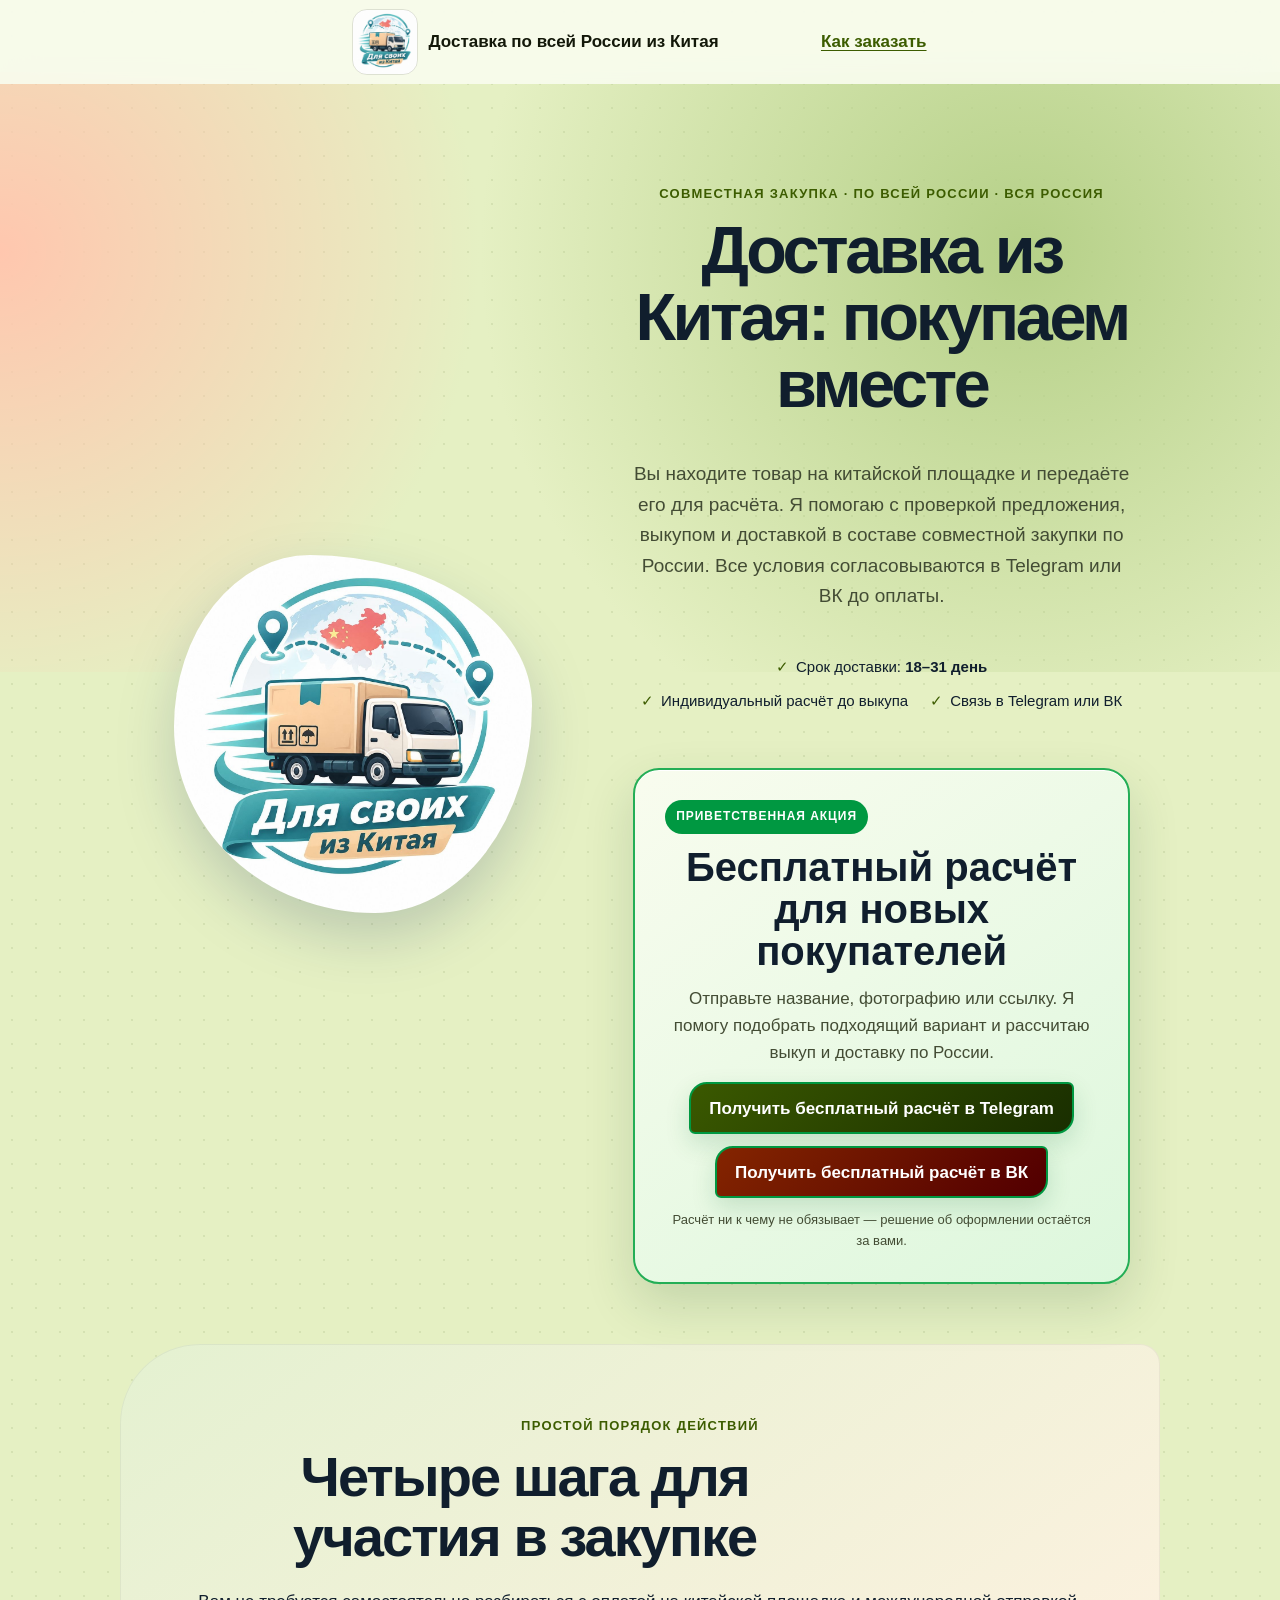
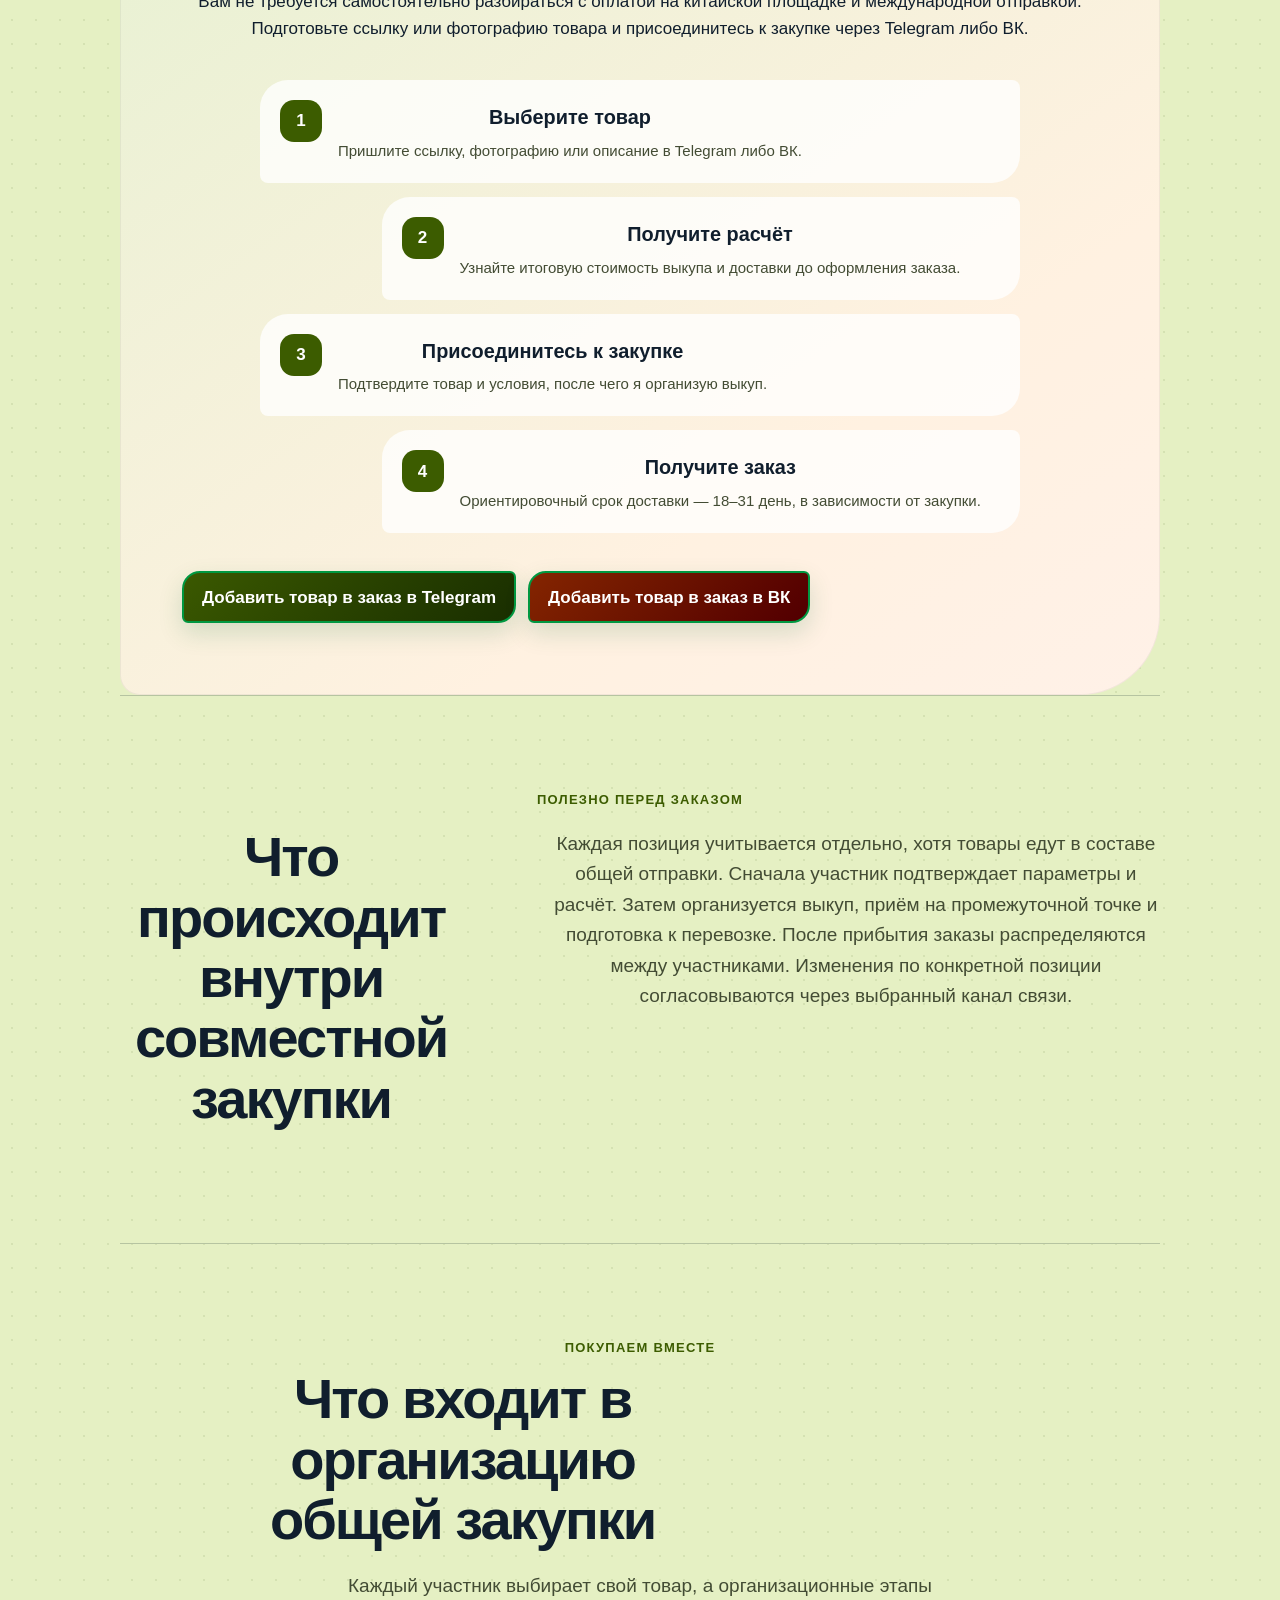
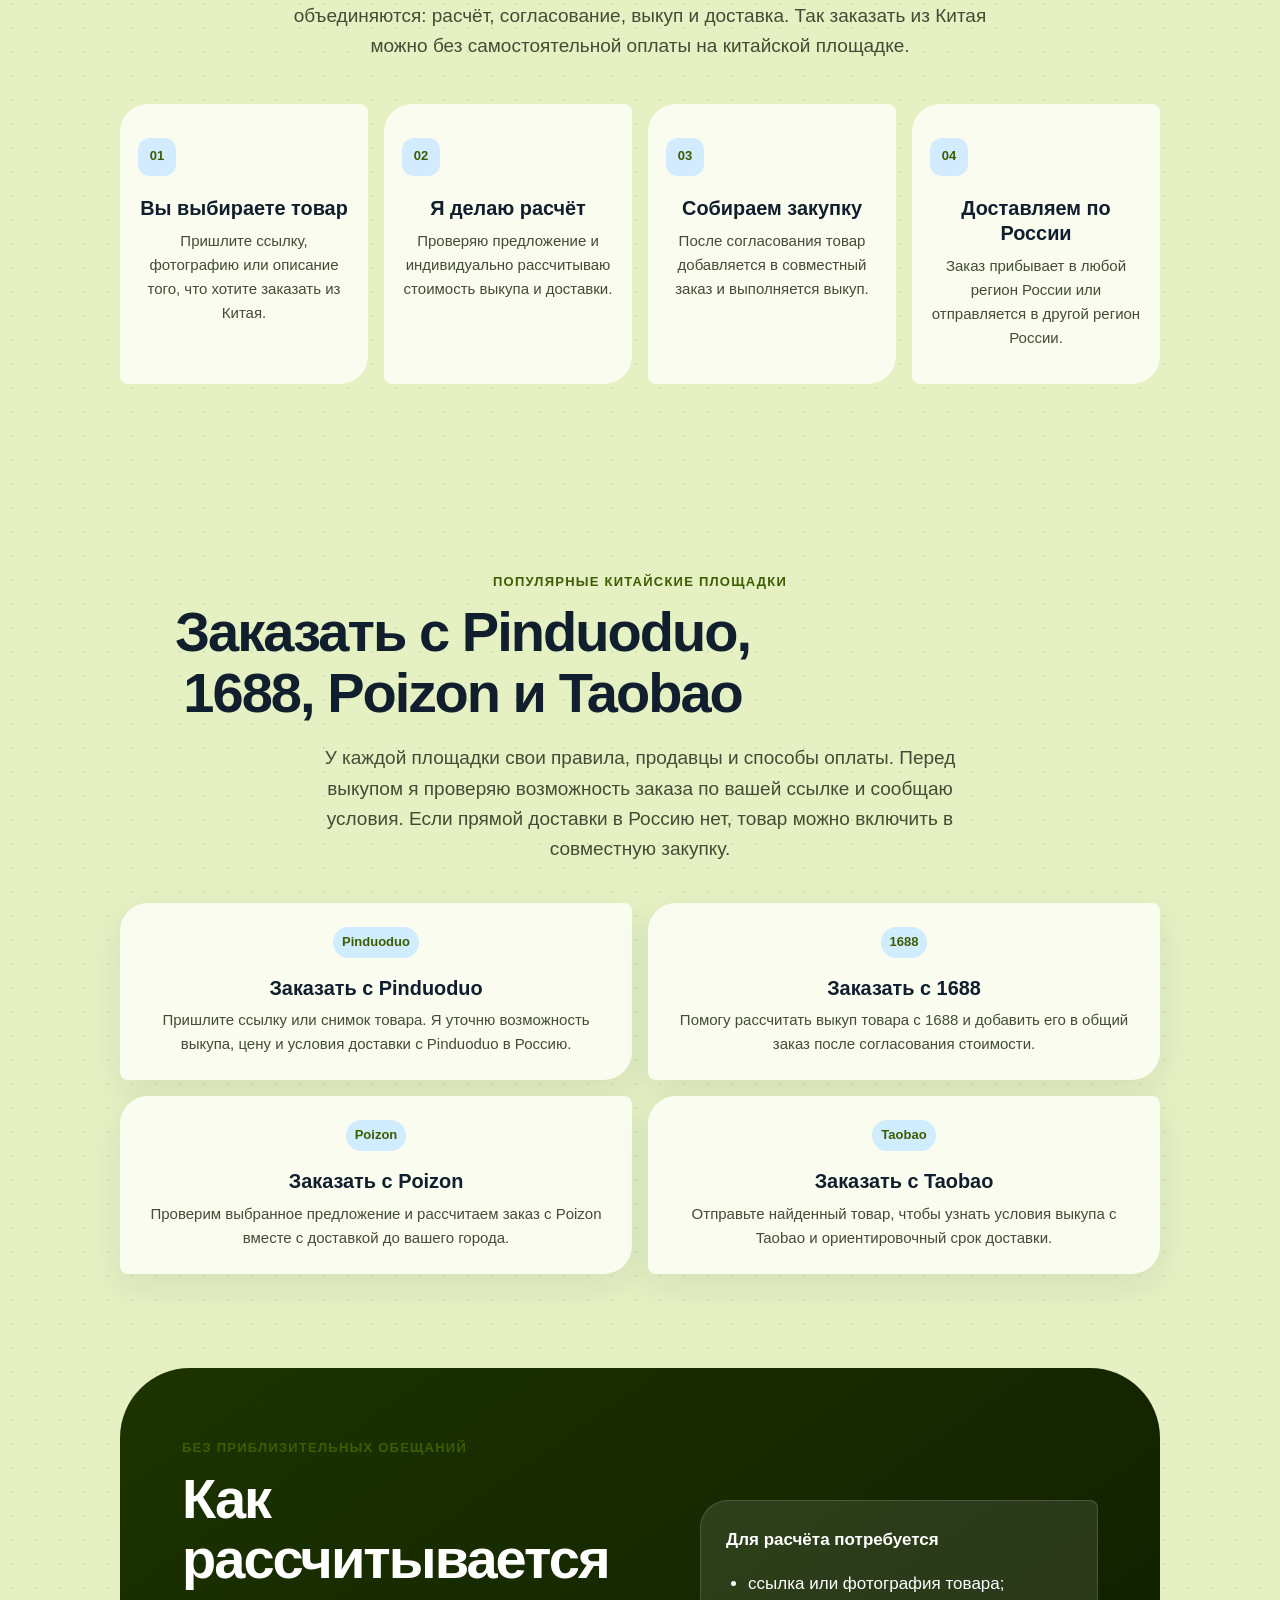
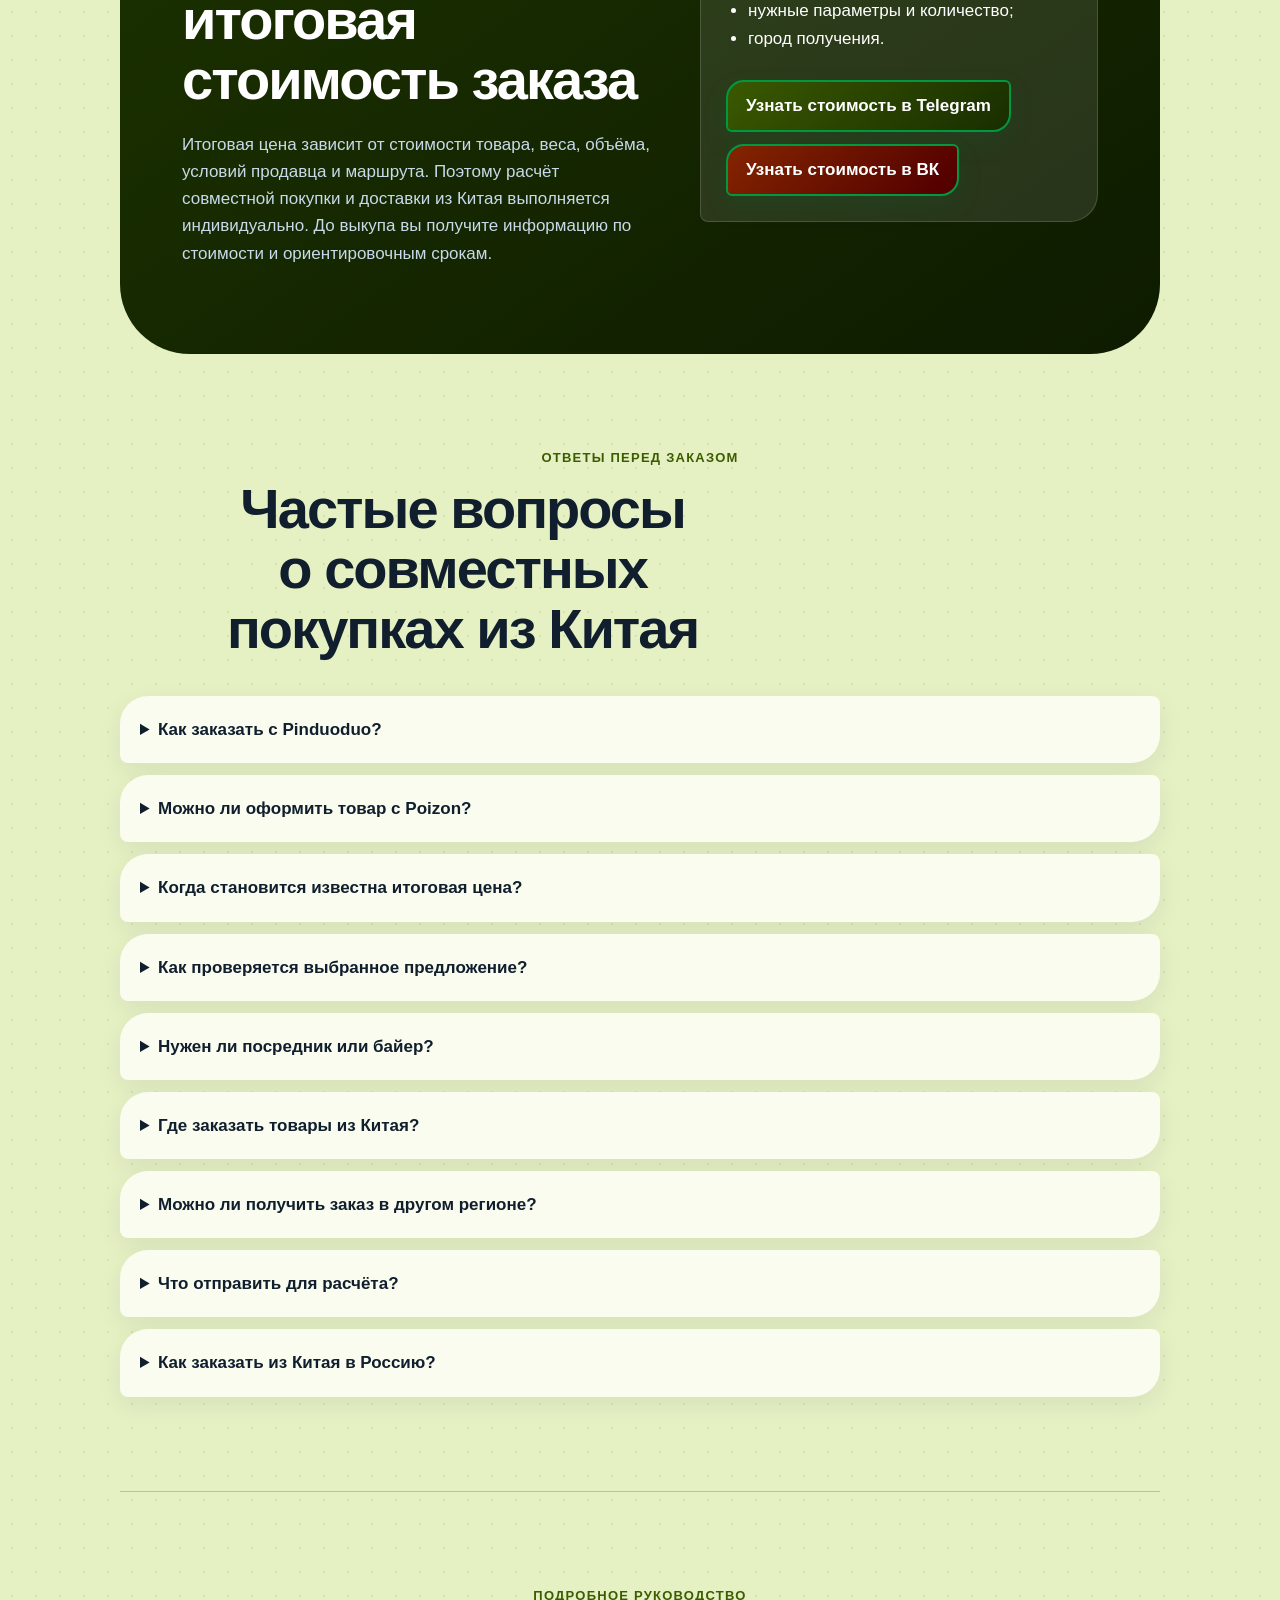
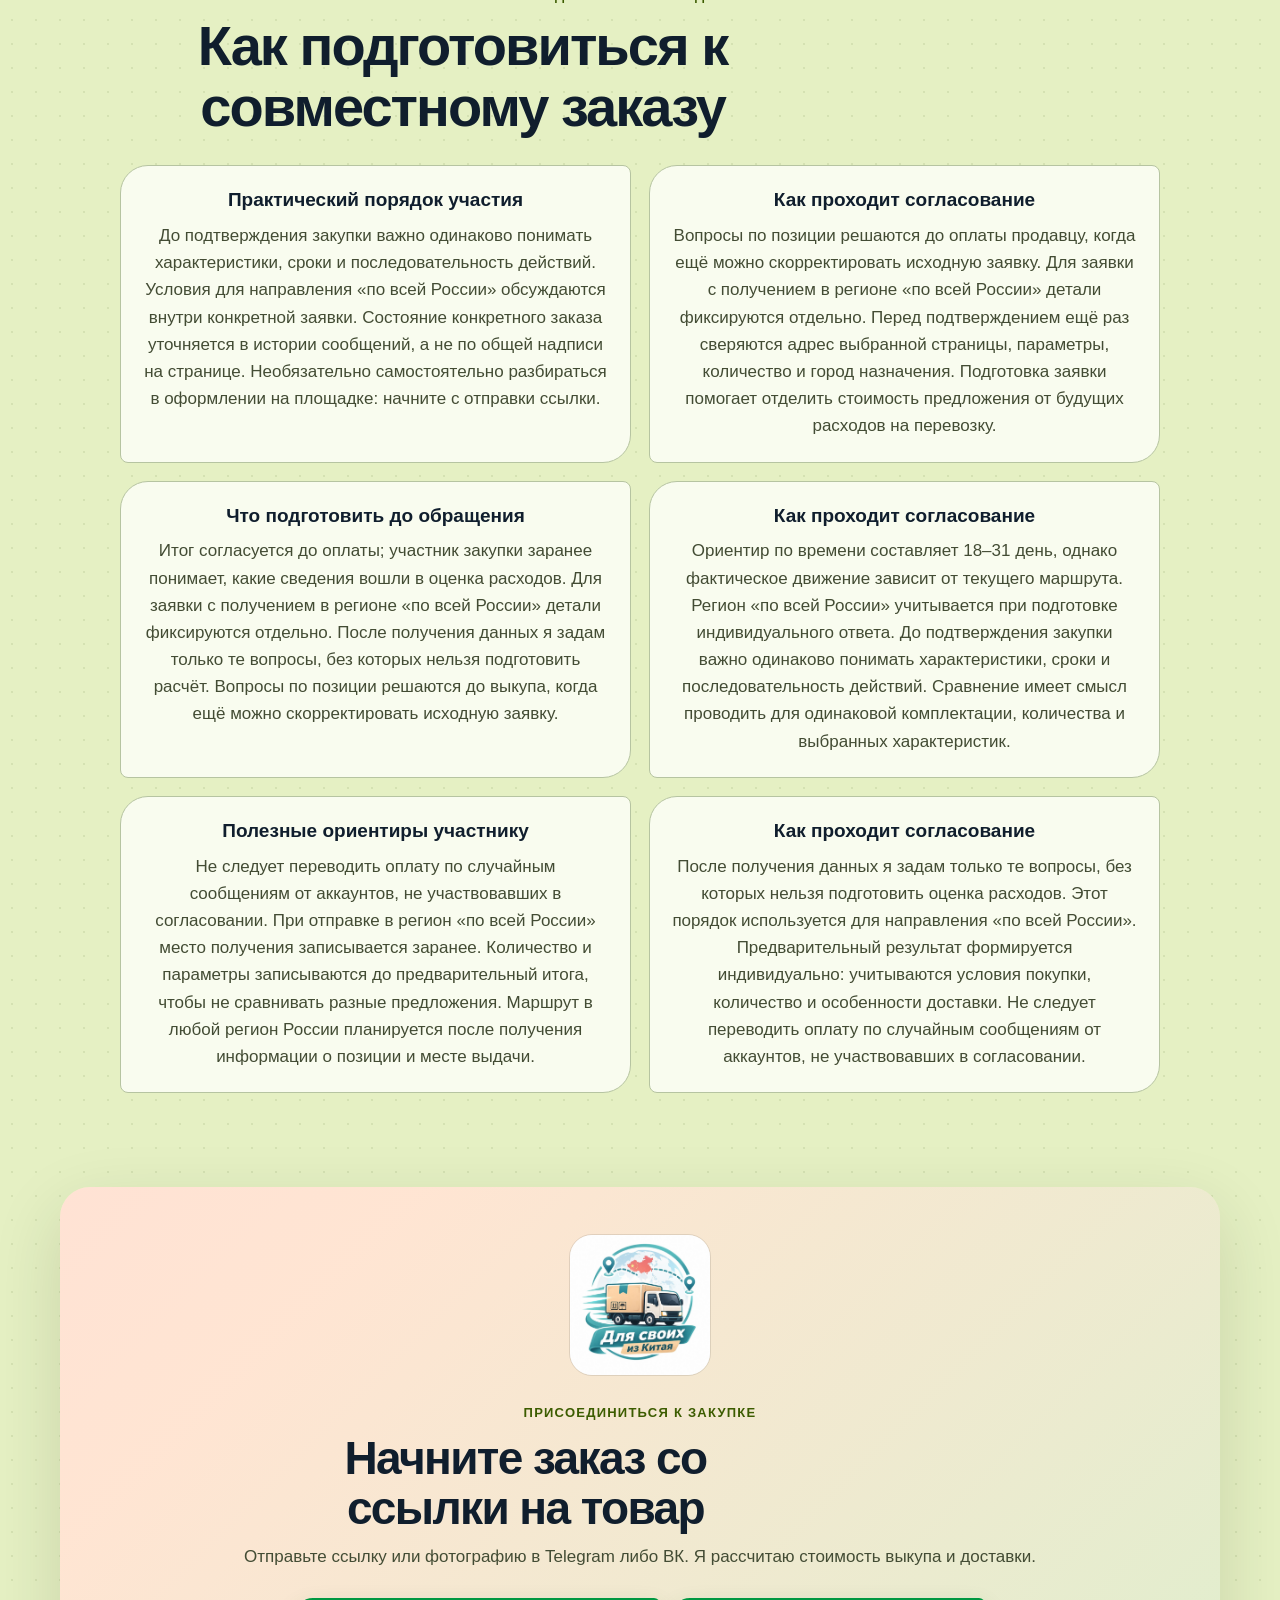
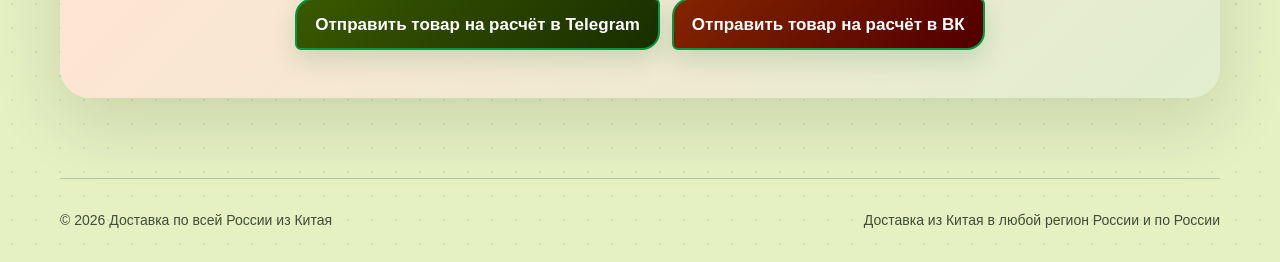
==== commit 70904b55: "Обновление сайта через SiteMaster" ====
--- a/index.html
+++ b/index.html
@@ -71,7 +71,7 @@
           <small>Расчёт ни к чему не обязывает — решение об оформлении остаётся за вами.</small>
         </aside>
       </div>
-      <div class="hero__visual"><img src="assets/cover.svg" alt="Доставка по всей России из Китая: доставка из Китая в любой регион России"></div>
+      <div class="hero__visual"><img src="assets/logo.jpg?v=truck-logo-20260818" alt="Логотип Для своих из Китая — доставка по всей России"></div>
     </section></sm0e5d71d08-244-4></sm0e5d71d08-244-3></sm0e5d71d08-244-2></sm0e5d71d08-244-1></sm0e5d71d08-235-4></sm0e5d71d08-235-3></sm0e5d71d08-235-2></sm0e5d71d08-235-1></sm0e5d71d08-226-4></sm0e5d71d08-226-3></sm0e5d71d08-226-2></sm0e5d71d08-226-1></sm0e5d71d08-217-4></sm0e5d71d08-217-3></sm0e5d71d08-217-2></sm0e5d71d08-217-1></sm0e5d71d08-208-4></sm0e5d71d08-208-3></sm0e5d71d08-208-2></sm0e5d71d08-208-1></sm0e5d71d08-199-4></sm0e5d71d08-199-3></sm0e5d71d08-199-2></sm0e5d71d08-199-1></sm0e5d71d08-190-4></sm0e5d71d08-190-3></sm0e5d71d08-190-2></sm0e5d71d08-190-1></sm0e5d71d08-181-4></sm0e5d71d08-181-3></sm0e5d71d08-181-2></sm0e5d71d08-181-1></sm0e5d71d08-172-4></sm0e5d71d08-172-3></sm0e5d71d08-172-2></sm0e5d71d08-172-1></sm0e5d71d08-163-4></sm0e5d71d08-163-3></sm0e5d71d08-163-2></sm0e5d71d08-163-1></sm0e5d71d08-154-4></sm0e5d71d08-154-3></sm0e5d71d08-154-2></sm0e5d71d08-154-1></sm0e5d71d08-145-4></sm0e5d71d08-145-3></sm0e5d71d08-145-2></sm0e5d71d08-145-1></sm0e5d71d08-136-4></sm0e5d71d08-136-3></sm0e5d71d08-136-2></sm0e5d71d08-136-1></sm0e5d71d08-127-4></sm0e5d71d08-127-3></sm0e5d71d08-127-2></sm0e5d71d08-127-1></sm0e5d71d08-118-4></sm0e5d71d08-118-3></sm0e5d71d08-118-2></sm0e5d71d08-118-1></sm0e5d71d08-109-4></sm0e5d71d08-109-3></sm0e5d71d08-109-2></sm0e5d71d08-109-1></sm0e5d71d08-100-4></sm0e5d71d08-100-3></sm0e5d71d08-100-2></sm0e5d71d08-100-1></sm0e5d71d08-91-4></sm0e5d71d08-91-3></sm0e5d71d08-91-2></sm0e5d71d08-91-1></sm0e5d71d08-82-4></sm0e5d71d08-82-3></sm0e5d71d08-82-2></sm0e5d71d08-82-1></sm0e5d71d08-73-4></sm0e5d71d08-73-3></sm0e5d71d08-73-2></sm0e5d71d08-73-1></sm0e5d71d08-64-4></sm0e5d71d08-64-3></sm0e5d71d08-64-2></sm0e5d71d08-64-1></sm0e5d71d08-55-4></sm0e5d71d08-55-3></sm0e5d71d08-55-2></sm0e5d71d08-55-1></sm0e5d71d08-46-4></sm0e5d71d08-46-3></sm0e5d71d08-46-2></sm0e5d71d08-46-1></sm0e5d71d08-37-4></sm0e5d71d08-37-3></sm0e5d71d08-37-2></sm0e5d71d08-37-1></sm0e5d71d08-28-4></sm0e5d71d08-28-3></sm0e5d71d08-28-2></sm0e5d71d08-28-1></sm0e5d71d08-19-4></sm0e5d71d08-19-3></sm0e5d71d08-19-2></sm0e5d71d08-19-1></sm0e5d71d08-10-4></sm0e5d71d08-10-3></sm0e5d71d08-10-2></sm0e5d71d08-10-1></sm0e5d71d08-1-4></sm0e5d71d08-1-3></sm0e5d71d08-1-2></sm0e5d71d08-1-1>
 
     <sm0e5d71d08-2-1 class="structural-wrapper"><sm0e5d71d08-2-2 class="structural-wrapper"><sm0e5d71d08-2-3 class="structural-wrapper"><sm0e5d71d08-2-4 class="structural-wrapper"><sm0e5d71d08-11-1 class="structural-wrapper"><sm0e5d71d08-11-2 class="structural-wrapper"><sm0e5d71d08-11-3 class="structural-wrapper"><sm0e5d71d08-11-4 class="structural-wrapper"><sm0e5d71d08-20-1 class="structural-wrapper"><sm0e5d71d08-20-2 class="structural-wrapper"><sm0e5d71d08-20-3 class="structural-wrapper"><sm0e5d71d08-20-4 class="structural-wrapper"><sm0e5d71d08-29-1 class="structural-wrapper"><sm0e5d71d08-29-2 class="structural-wrapper"><sm0e5d71d08-29-3 class="structural-wrapper"><sm0e5d71d08-29-4 class="structural-wrapper"><sm0e5d71d08-38-1 class="structural-wrapper"><sm0e5d71d08-38-2 class="structural-wrapper"><sm0e5d71d08-38-3 class="structural-wrapper"><sm0e5d71d08-38-4 class="structural-wrapper"><sm0e5d71d08-47-1 class="structural-wrapper"><sm0e5d71d08-47-2 class="structural-wrapper"><sm0e5d71d08-47-3 class="structural-wrapper"><sm0e5d71d08-47-4 class="structural-wrapper"><sm0e5d71d08-56-1 class="structural-wrapper"><sm0e5d71d08-56-2 class="structural-wrapper"><sm0e5d71d08-56-3 class="structural-wrapper"><sm0e5d71d08-56-4 class="structural-wrapper"><sm0e5d71d08-65-1 class="structural-wrapper"><sm0e5d71d08-65-2 class="structural-wrapper"><sm0e5d71d08-65-3 class="structural-wrapper"><sm0e5d71d08-65-4 class="structural-wrapper"><sm0e5d71d08-74-1 class="structural-wrapper"><sm0e5d71d08-74-2 class="structural-wrapper"><sm0e5d71d08-74-3 class="structural-wrapper"><sm0e5d71d08-74-4 class="structural-wrapper"><sm0e5d71d08-83-1 class="structural-wrapper"><sm0e5d71d08-83-2 class="structural-wrapper"><sm0e5d71d08-83-3 class="structural-wrapper"><sm0e5d71d08-83-4 class="structural-wrapper"><sm0e5d71d08-92-1 class="structural-wrapper"><sm0e5d71d08-92-2 class="structural-wrapper"><sm0e5d71d08-92-3 class="structural-wrapper"><sm0e5d71d08-92-4 class="structural-wrapper"><sm0e5d71d08-101-1 class="structural-wrapper"><sm0e5d71d08-101-2 class="structural-wrapper"><sm0e5d71d08-101-3 class="structural-wrapper"><sm0e5d71d08-101-4 class="structural-wrapper"><sm0e5d71d08-110-1 class="structural-wrapper"><sm0e5d71d08-110-2 class="structural-wrapper"><sm0e5d71d08-110-3 class="structural-wrapper"><sm0e5d71d08-110-4 class="structural-wrapper"><sm0e5d71d08-119-1 class="structural-wrapper"><sm0e5d71d08-119-2 class="structural-wrapper"><sm0e5d71d08-119-3 class="structural-wrapper"><sm0e5d71d08-119-4 class="structural-wrapper"><sm0e5d71d08-128-1 class="structural-wrapper"><sm0e5d71d08-128-2 class="structural-wrapper"><sm0e5d71d08-128-3 class="structural-wrapper"><sm0e5d71d08-128-4 class="structural-wrapper"><sm0e5d71d08-137-1 class="structural-wrapper"><sm0e5d71d08-137-2 class="structural-wrapper"><sm0e5d71d08-137-3 class="structural-wrapper"><sm0e5d71d08-137-4 class="structural-wrapper"><sm0e5d71d08-146-1 class="structural-wrapper"><sm0e5d71d08-146-2 class="structural-wrapper"><sm0e5d71d08-146-3 class="structural-wrapper"><sm0e5d71d08-146-4 class="structural-wrapper"><sm0e5d71d08-155-1 class="structural-wrapper"><sm0e5d71d08-155-2 class="structural-wrapper"><sm0e5d71d08-155-3 class="structural-wrapper"><sm0e5d71d08-155-4 class="structural-wrapper"><sm0e5d71d08-164-1 class="structural-wrapper"><sm0e5d71d08-164-2 class="structural-wrapper"><sm0e5d71d08-164-3 class="structural-wrapper"><sm0e5d71d08-164-4 class="structural-wrapper"><sm0e5d71d08-173-1 class="structural-wrapper"><sm0e5d71d08-173-2 class="structural-wrapper"><sm0e5d71d08-173-3 class="structural-wrapper"><sm0e5d71d08-173-4 class="structural-wrapper"><sm0e5d71d08-182-1 class="structural-wrapper"><sm0e5d71d08-182-2 class="structural-wrapper"><sm0e5d71d08-182-3 class="structural-wrapper"><sm0e5d71d08-182-4 class="structural-wrapper"><sm0e5d71d08-191-1 class="structural-wrapper"><sm0e5d71d08-191-2 class="structural-wrapper"><sm0e5d71d08-191-3 class="structural-wrapper"><sm0e5d71d08-191-4 class="structural-wrapper"><sm0e5d71d08-200-1 class="structural-wrapper"><sm0e5d71d08-200-2 class="structural-wrapper"><sm0e5d71d08-200-3 class="structural-wrapper"><sm0e5d71d08-200-4 class="structural-wrapper"><sm0e5d71d08-209-1 class="structural-wrapper"><sm0e5d71d08-209-2 class="structural-wrapper"><sm0e5d71d08-209-3 class="structural-wrapper"><sm0e5d71d08-209-4 class="structural-wrapper"><sm0e5d71d08-218-1 class="structural-wrapper"><sm0e5d71d08-218-2 class="structural-wrapper"><sm0e5d71d08-218-3 class="structural-wrapper"><sm0e5d71d08-218-4 class="structural-wrapper"><sm0e5d71d08-227-1 class="structural-wrapper"><sm0e5d71d08-227-2 class="structural-wrapper"><sm0e5d71d08-227-3 class="structural-wrapper"><sm0e5d71d08-227-4 class="structural-wrapper"><sm0e5d71d08-236-1 class="structural-wrapper"><sm0e5d71d08-236-2 class="structural-wrapper"><sm0e5d71d08-236-3 class="structural-wrapper"><sm0e5d71d08-236-4 class="structural-wrapper"><sm0e5d71d08-245-1 class="structural-wrapper"><sm0e5d71d08-245-2 class="structural-wrapper"><sm0e5d71d08-245-3 class="structural-wrapper"><sm0e5d71d08-245-4 class="structural-wrapper"><section class="section section--tint" id="how" aria-labelledby="how-title">
